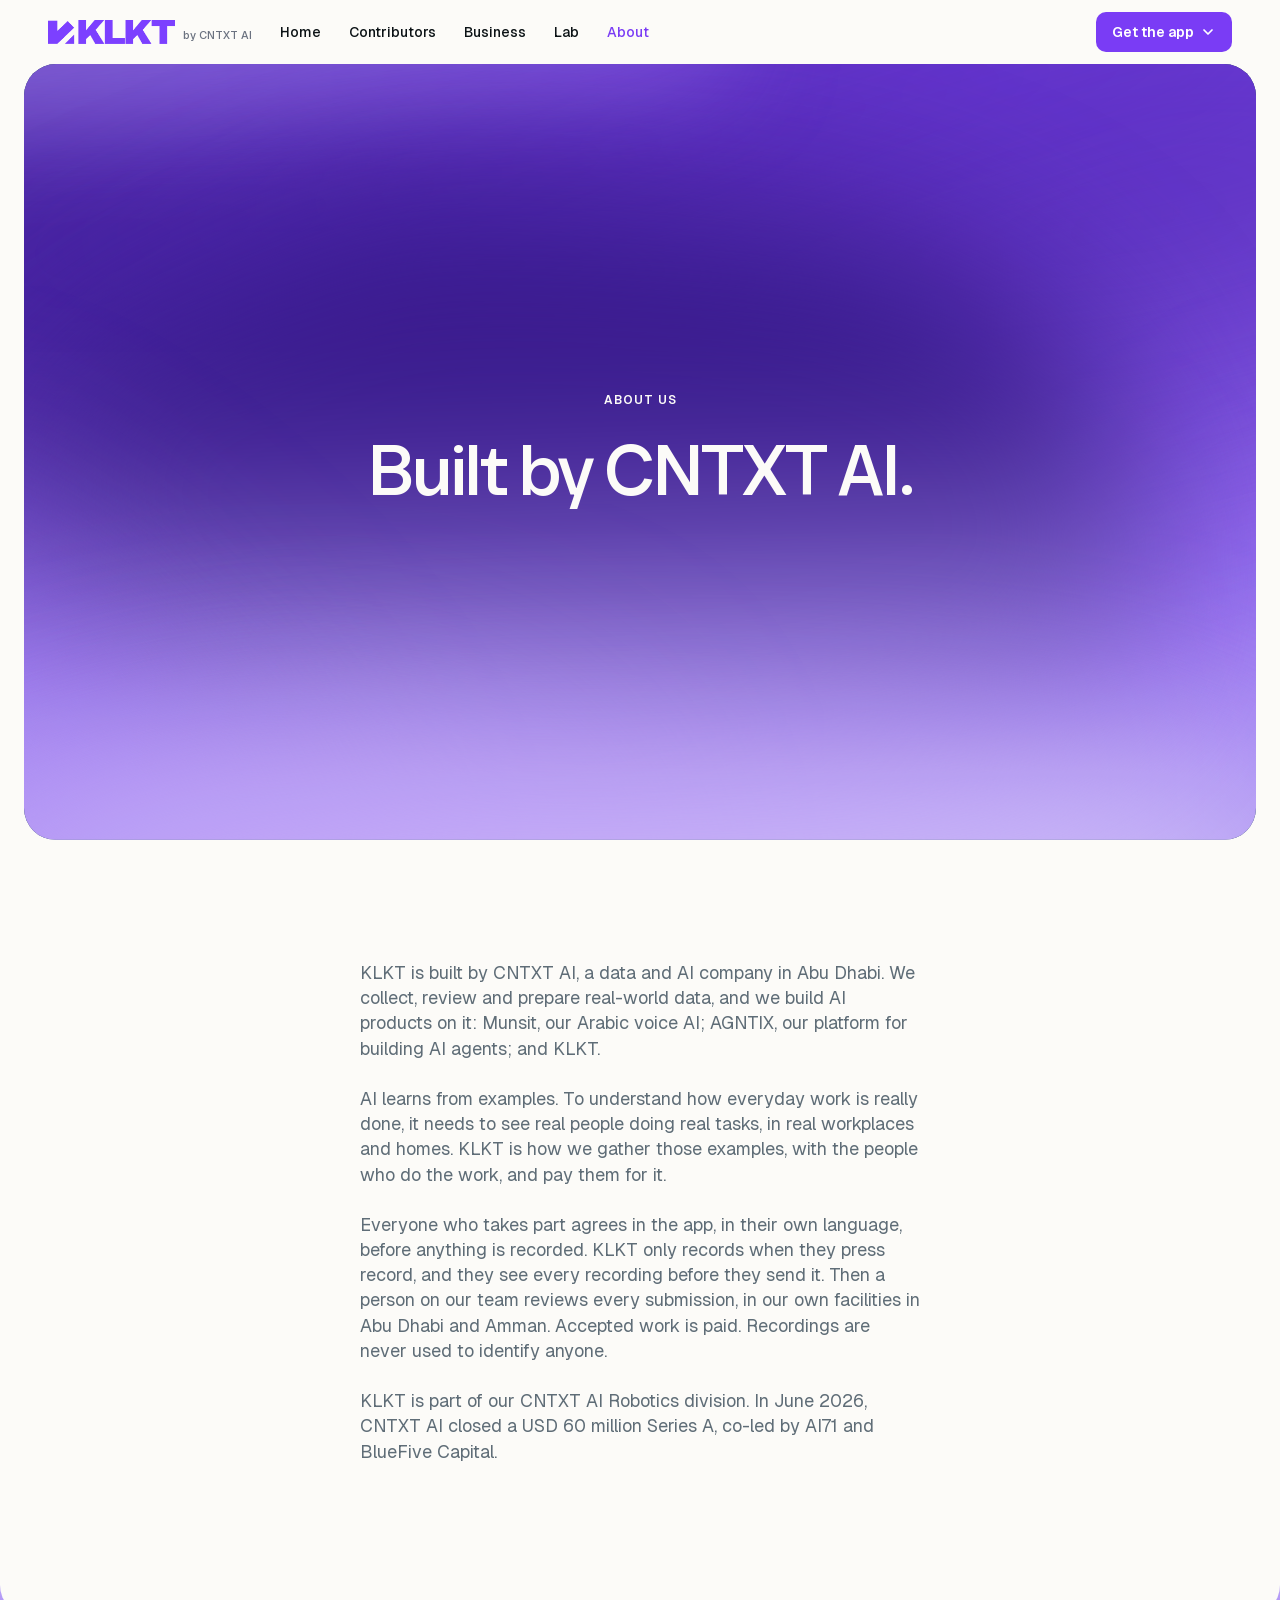
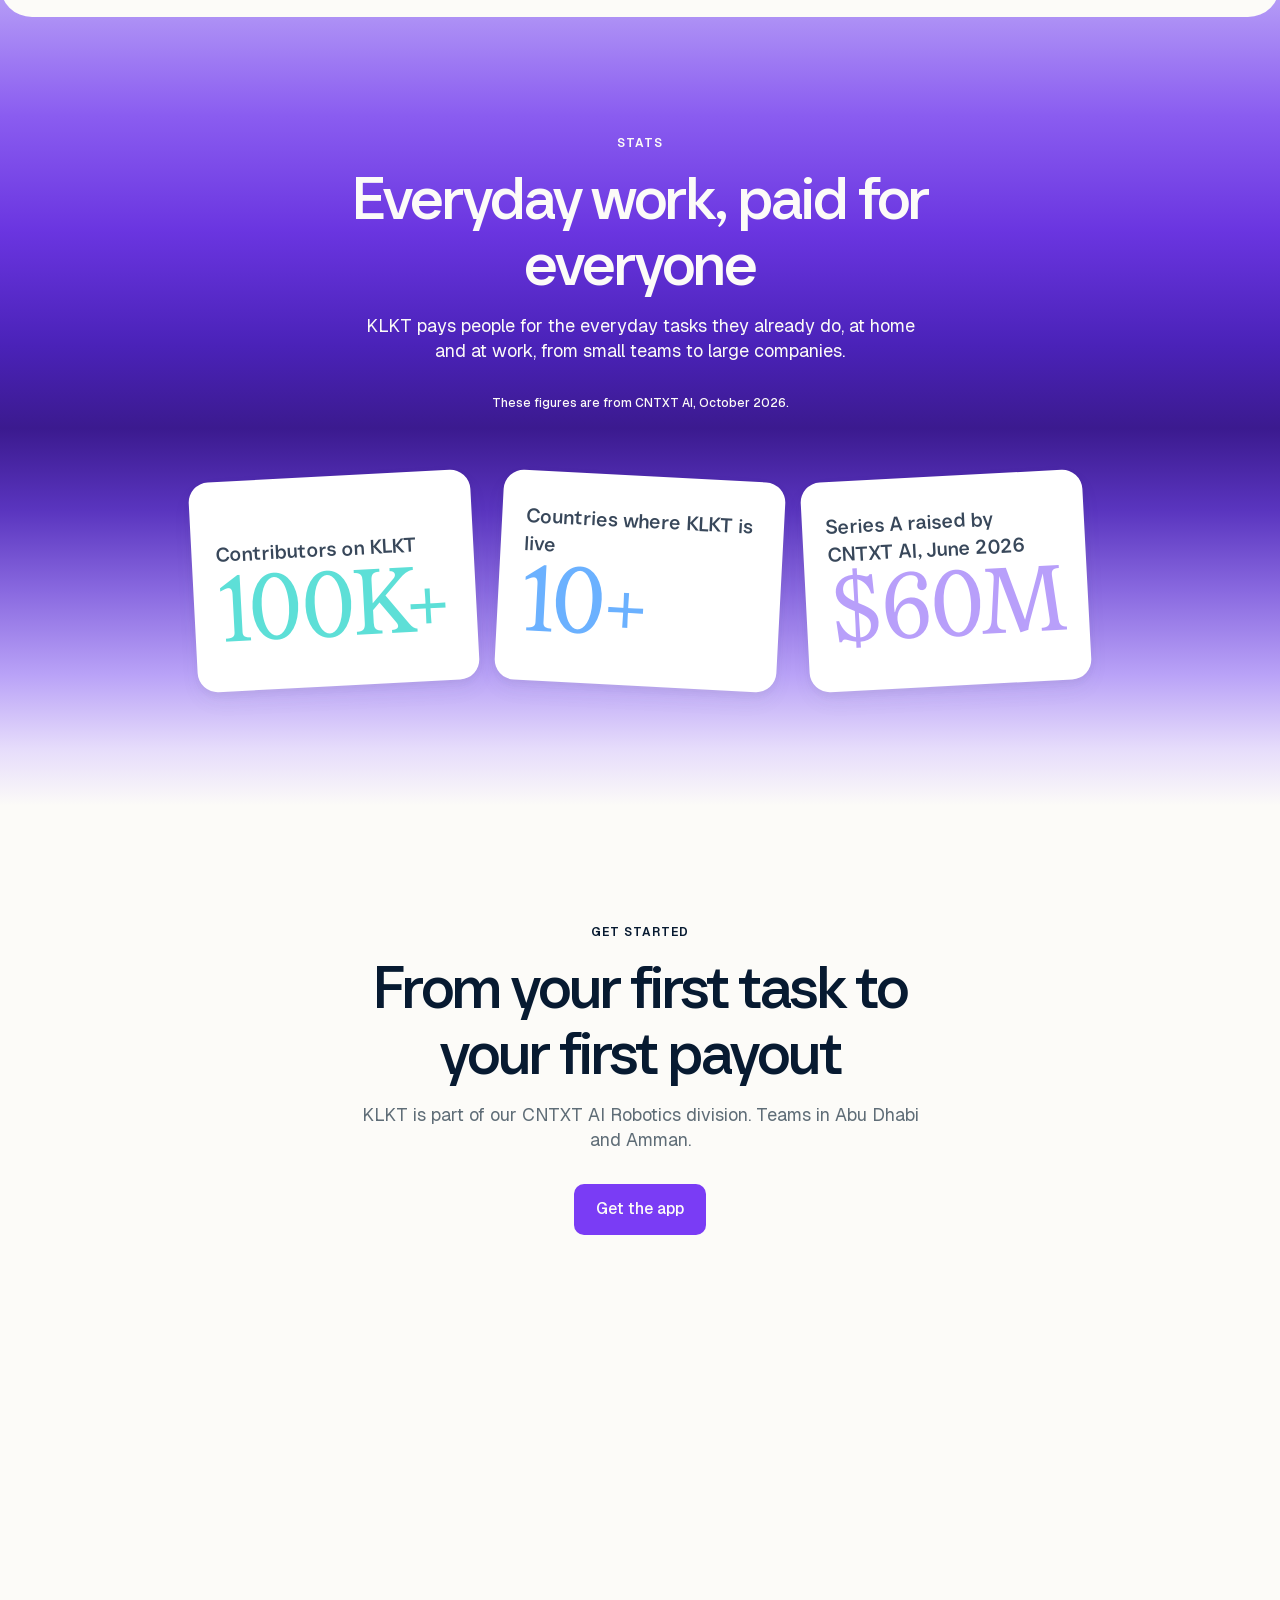
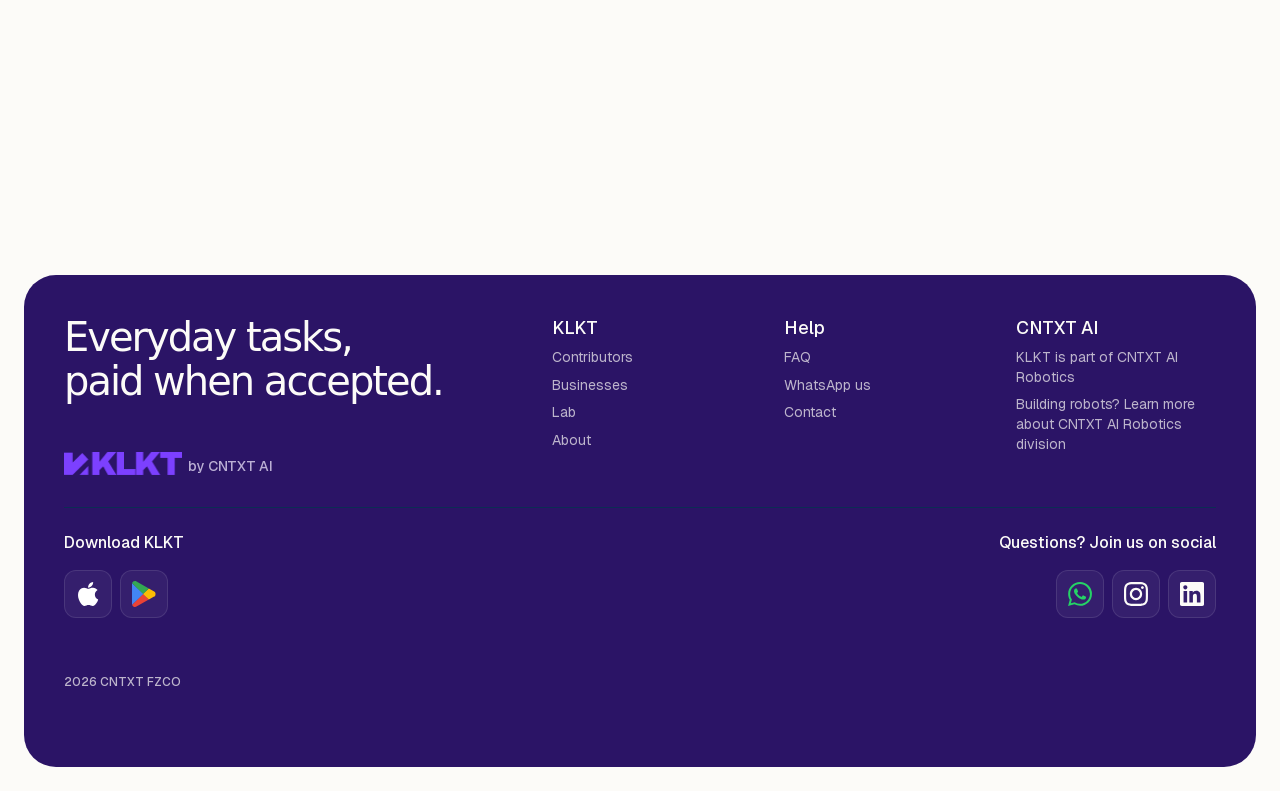
==== about.html @ 57161ffd "KLKT site: purple buttons, dark purple footer, remove Intercom chat, page titles and favicon" ====
<html lang="en" class="gab-dismissed" data-browser-extension-detection-initialized="true" style="--header-height: 64px;"><head>
		<script type="text/javascript" src="https://evs.s.calendly.com/next-integrations/middleware/analytics.js-middleware-braze-deduplicate/latest/analytics.js-middleware-braze-deduplicate.js.gz" async="" status="loaded"></script><script type="text/javascript" src="https://evs.s.calendly.com/next-integrations/actions/braze-cloud-plugins/c3dbe2dde9d1804663f0.js" async="" status="loaded"></script><script type="text/javascript" src="https://evs.s.calendly.com/next-integrations/actions/amplitude-plugins/f12a4347e1080fb88155.js" async="" status="loaded"></script><script type="text/javascript" async="" src="//munchkin.marketo.net/165/munchkin.js"></script><script async="" src="https://snap.licdn.com/li.lms-analytics/insight.old.min.js"></script><script async="" type="text/javascript" id="__radar__" data-settings="{&quot;cdn&quot;:&quot;cdn.claydar.com&quot;,&quot;apiEndpoint&quot;:&quot;https://api.claydar.com&quot;,&quot;profileId&quot;:&quot;cCpNK8AfM9&quot;,&quot;namespace&quot;:&quot;Claydar&quot;}" src="https://cdn.claydar.com/releases/latest/radar.min.js"></script><script src="https://x.clearbitjs.com/v2/pk_65525065faa0a9836c4105caaab84789/tracking.min.js" referrerpolicy="strict-origin-when-cross-origin" async=""></script><script src="https://x.clearbitjs.com/v2/pk_65525065faa0a9836c4105caaab84789/destinations.min.js" referrerpolicy="strict-origin-when-cross-origin" async=""></script><script type="text/javascript" async="" src="https://snap.licdn.com/li.lms-analytics/insight.min.js"></script><script type="text/javascript" async="" src="https://www.googletagmanager.com/gtag/js?id=AW-725106552&amp;cx=c&amp;gtm=4e69u2"></script><script async="" src="https://www.googletagmanager.com/gtm.js?id=GTM-W3RGHP8"></script><script>
			(function (m, a, z, e) {
				var s, t;
				try {
					t = m.sessionStorage.getItem('maze-us');
				} catch (err) {}

				if (!t) {
					t = new Date().getTime();
					try {
						m.sessionStorage.setItem('maze-us', t);
					} catch (err) {}
				}

				s = a.createElement('script');
				s.src = z + '?apiKey=' + e;
				s.crossorigin = 'crossorigin';
				s.async = true;
				a.getElementsByTagName('head')[0].appendChild(s);
				m.mazeUniversalSnippetApiKey = e;
			})(window, document, 'https://snippet.maze.co/maze-universal-loader.js', 'f7d8a032-7fe8-4549-a433-ecbaf290cbaa');
		</script><script src="https://snippet.maze.co/maze-universal-loader.js?apiKey=f7d8a032-7fe8-4549-a433-ecbaf290cbaa" async=""></script>
		<meta charset="utf-8"><link rel="icon" href="data:,"><meta name="viewport" content="width=device-width, initial-scale=1.0"><meta name="description" content="KLKT is built by CNTXT AI, a data and AI company in Abu Dhabi, part of its CNTXT AI Robotics division. Teams in Abu Dhabi and Amman."><meta name="slack-app-id" content="A01L99LFRD1"><title>About KLKT | Built by CNTXT AI in Abu Dhabi</title><meta name="robots" content="index, follow"><link rel="canonical" href="https://calendly.com/about"><link rel="alternate" hreflang="x-default" href="https://calendly.com/about"><link rel="alternate" hreflang="en" href="https://calendly.com/about"><link rel="alternate" hreflang="fr" href="https://calendly.com/fr/about"><link rel="alternate" hreflang="es" href="https://calendly.com/es/about"><link rel="alternate" hreflang="de" href="https://calendly.com/de/about"><link rel="alternate" hreflang="pt" href="https://calendly.com/pt/about"><meta property="og:title" content="About KLKT | Built by CNTXT AI in Abu Dhabi"><meta property="og:description" content="KLKT is built by CNTXT AI, a data and AI company in Abu Dhabi, part of its CNTXT AI Robotics division. Teams in Abu Dhabi and Amman."><meta property="og:url" content="https://calendly.com/about"><meta property="og:site_name" content="KLKT by CNTXT AI"><meta property="og:image" content="https://calendly.com/media/OgImage-v2.png"><meta property="og:type" content="website"><meta name="twitter:card" content="summary_large_image"><meta name="twitter:title" content="About KLKT | Built by CNTXT AI in Abu Dhabi"><meta name="twitter:description" content="KLKT is built by CNTXT AI, a data and AI company in Abu Dhabi, part of its CNTXT AI Robotics division. Teams in Abu Dhabi and Amman."><meta name="twitter:image" content="https://calendly.com/media/OgImage-v2.png"><script type="application/ld+json">{"@context":"https://schema.org","@graph":[{"@type":"Organization","@id":"https://calendly.com#organization","name":"Calendly","url":"https://calendly.com","logo":{"@type":"ImageObject","@id":"https://calendly.com#logo","url":"https://calendly.com/media/logo.svg","contentUrl":"https://calendly.com/media/logo.svg"},"sameAs":["https://x.com/calendly","https://www.facebook.com/Calendly","https://www.instagram.com/calendly","https://www.youtube.com/c/Calendly","https://www.linkedin.com/company/calendly/life/lifeatcalendly"]},{"@type":"WebSite","@id":"https://calendly.com#website","url":"https://calendly.com","name":"Calendly","publisher":{"@id":"https://calendly.com#organization"}}]}</script><script>(function(){const sidecarClientKey = "client-P1rPx0qCePYh8uvPAHpIxoJ3PTiKIbrto2nhpxbj4hC";
const sidecarEnvironment = "production";
const sidecarEnabled = false;
const sidecarScriptUrl = "";

(function () {
	const sidecarScriptId = 'statsig-sidecar-script';
	const stableIdStorageKey = 'STATSIG_LOCAL_STORAGE_STABLE_ID';
	const targetingGroup = 'C0004';
	const fallbackTimeoutMs = 3000;

	function getCookie(name) {
		const prefix = name + '=';
		const cookie = document.cookie.split('; ').find(function (value) {
			return value.indexOf(prefix) === 0;
		});

		if (!cookie) return null;

		try {
			return decodeURIComponent(cookie.slice(prefix.length));
		} catch {
			return null;
		}
	}

	function getOptanonGroups() {
		const value = getCookie('OptanonConsent');
		if (!value) return null;

		const groupsParam = value.split('&').find(function (part) {
			return part.indexOf('groups=') === 0;
		});
		if (!groupsParam) return null;

		return groupsParam.slice('groups='.length).split(',').filter(function (group) {
			return group.slice(-2) === ':1';
		}).map(function (group) {
			return group.split(':')[0];
		});
	}

	function getActiveGroups() {
		// Match the shared OneTrust helper: an initialized empty runtime
		// value must override a stale OptanonConsent cookie.
		if (typeof window.OnetrustActiveGroups === 'string') {
			return window.OnetrustActiveGroups.split(',').filter(Boolean);
		}

		const cookieGroups = getOptanonGroups();

		return cookieGroups || [];
	}

	function targetingConsentGranted() {
		return getActiveGroups().indexOf(targetingGroup) !== -1;
	}

	function syncConsentMarker() {
		window.__calendlyStatsigTargetingConsentGranted = targetingConsentGranted();
	}

	function getStorageValue(key) {
		try {
			return localStorage.getItem(key);
		} catch {
			return null;
		}
	}

	function setStorageValue(key, value) {
		try {
			localStorage.setItem(key, value);
		} catch {
			// Storage can be unavailable in privacy-restricted browsers.
		}
	}

	function getAnonymousId() {
		let anonymousId = getCookie('cal_anonymous_id');
		if (anonymousId) return anonymousId;
		if (!window.crypto || !window.crypto.randomUUID) return '';

		anonymousId = window.crypto.randomUUID();
		const expires = new Date();
		expires.setFullYear(expires.getFullYear() + 1);
		document.cookie = 'cal_anonymous_id=' + encodeURIComponent(anonymousId)
						+ '; expires=' + expires.toUTCString() + '; path=/; SameSite=Lax';

		return anonymousId;
	}

	function getStableId() {
		const existingId = getStorageValue(stableIdStorageKey);
		if (existingId) return existingId;
		if (!window.crypto || !window.crypto.randomUUID) return '';

		const stableId = window.crypto.randomUUID();
		setStorageValue(stableIdStorageKey, stableId);

		return stableId;
	}

	function buildUser() {
		const hasTargetingConsent = targetingConsentGranted();
		const existingAnonymousId = getCookie('cal_anonymous_id');
		const anonymousId = hasTargetingConsent ? getAnonymousId() : existingAnonymousId;
		const stableId = hasTargetingConsent ? getStableId() : '';
		const userId = getStorageValue('ajs_user_id') || anonymousId || undefined;
		const userData = getStorageValue('userData');
		let email;

		try {
			email = userData ? JSON.parse(userData).email : undefined;
		} catch {
			email = undefined;
		}

		return {
			userID: userId,
			customIDs: {
				...(anonymousId && { cal_anonymous_id: anonymousId }),
				...(stableId && { stableID: stableId }),
			},
			email: email,
			locale: (document.documentElement.lang || 'en-US').replace('-US', ''),
			custom: {
				loggedIn: getStorageValue('CALENDLY_AUTHENTICATED_USER_STATUS') === 'true',
				screenWidth: window.innerWidth,
			},
		};
	}

	window.__calendlyStatsigGetUser = function () {
		const user = buildUser();
		window.statsigUser = user;

		return user;
	};

	function getScriptUrl() {
		if (!sidecarEnabled || !sidecarScriptUrl) return null;

		const url = new URL(sidecarScriptUrl, window.location.origin);
		if (!url.searchParams.has('apikey')) url.searchParams.set('apikey', sidecarClientKey);

		return url.toString();
	}

	function runtimeOptions() {
		return {
			loggingEnabled: 'browser-only',
			disableStorage: false,
			networkConfig: {
				api: 'https://ss.calendly.com',
				logEventUrl: 'https://ss.calendly.com/prod-health',
				initializeUrl: 'https://ss.calendly.com/prod-sync',
			},
			environment: sidecarEnvironment ? { tier: sidecarEnvironment } : undefined,
		};
	}

	function clearVisualFallback() {
		document.documentElement.removeAttribute('data-statsig-sidecar-pending');
	}

	function startVisualFallback() {
		document.documentElement.setAttribute('data-statsig-sidecar-pending', 'true');
		window.setTimeout(function () {
			if (!window.__calendlyStatsigSidecarLoaded) clearVisualFallback();
		}, fallbackTimeoutMs);
	}

	function handleSidecarLoad() {
		if (window.__calendlyStatsigSidecarRevoked || !targetingConsentGranted()) {
			const script = document.getElementById(sidecarScriptId);
			if (script) script.remove();
			window.__calendlyStatsigSidecarLoading = false;
			clearVisualFallback();

			return;
		}

		window.__calendlyStatsigSidecarLoaded = true;
		window.__calendlyStatsigSidecarLoading = false;
		clearVisualFallback();
	}

	function handleSidecarError() {
		window.__calendlyStatsigSidecarLoading = false;
		window.__calendlyStatsigSidecarLoaded = false;
		clearVisualFallback();
	}

	window.__calendlyStatsigSidecarOnload = handleSidecarLoad;
	window.__calendlyStatsigSidecarOnerror = handleSidecarError;
	syncConsentMarker();
	window.__calendlyStatsigSidecarExposureQueue = window.__calendlyStatsigSidecarExposureQueue || [];
	window.statsigSidecarConfig = {
		onExperimentEvaluation: function (event) {
			const experiment = event && (event.experimentName || event.experiment?.name);
			const group = event && event.groupName;
			if (!experiment || !group) return;

			const exposure = {
				experiment: experiment,
				group: group
			};
			window.__calendlyStatsigSidecarExposureQueue.push(exposure);
			window.dispatchEvent(new CustomEvent('calendly:statsig-sidecar-exposure', { detail: exposure }));
		},
	};

	function loadSidecar(synchronous) {
		if (!sidecarEnabled || !targetingConsentGranted()) return;
		if (window.__calendlyStatsigSidecarLoaded || window.__calendlyStatsigSidecarLoading) return;
		if (document.getElementById(sidecarScriptId)) return;

		window.__calendlyStatsigSidecarRevoked = false;
		const user = window.__calendlyStatsigGetUser();
		const source = getScriptUrl();
		if (!user || !source) return;

		window.statsigOptions = runtimeOptions();
		window.__calendlyStatsigSidecarLoading = true;
		if (!synchronous) startVisualFallback();

		if (synchronous && document.readyState === 'loading') {
			const escapedSource = source.replace(/&/g, '&amp;').replace(/"/g, '&quot;');
			document.write(
				'<script id="' + sidecarScriptId + '" src="' + escapedSource
							+ '" onload="window.__calendlyStatsigSidecarOnload()"'
							+ ' onerror="window.__calendlyStatsigSidecarOnerror()"><\\/script>',
			);

			return;
		}

		const script = document.createElement('script');
		script.id = sidecarScriptId;
		script.src = source;
		script.async = false;
		script.onload = handleSidecarLoad;
		script.onerror = handleSidecarError;
		document.head.appendChild(script);
	}

	function revokeSidecar() {
		window.__calendlyStatsigSidecarRevoked = true;
		const script = document.getElementById(sidecarScriptId);
		const hadPendingRuntime = Boolean(script || window.__calendlyStatsigSidecarLoading);
		if (script && !window.__calendlyStatsigSidecarLoaded) script.remove();
		window.__calendlyStatsigSidecarLoading = false;
		clearVisualFallback();

		const instance = window.StatsigSidecar && window.StatsigSidecar.getStatsigInstance
			? window.StatsigSidecar.getStatsigInstance()
			: window.__STATSIG__ && window.__STATSIG__.instance
				? window.__STATSIG__.instance()
				: null;

		if (instance && instance.updateRuntimeOptions) {
			instance.updateRuntimeOptions({
				loggingEnabled: 'disabled',
				disableStorage: true,
			});
		}

		if ((window.__calendlyStatsigSidecarLoaded || hadPendingRuntime)
						&& !window.__calendlyStatsigSidecarRevocationHandled) {
			window.__calendlyStatsigSidecarRevocationHandled = true;
			window.location.reload();
		}
	}

	loadSidecar(true);
	window.addEventListener('OneTrustGroupsUpdated', function () {
		syncConsentMarker();
		if (targetingConsentGranted()) {
			loadSidecar(false);
		} else {
			revokeSidecar();
		}
	});
	window.addEventListener('calendly:statsig-consent-granted', function (event) {
		const { user } = (event && event.detail) || {};
		if (user) window.statsigUser = user;
		loadSidecar(false);
	});
}());
})();</script><style>
			[data-statsig-experiment-pending] {
				visibility: hidden;
			}
		</style><script type="module" src="/_astro/StatsigSectionExperiments.astro_astro_type_script_index_0_lang.CC1YkrfI.js"></script><script>(function(){const gtmId = "GTM-W3RGHP8";

    (function (w, d, s, l, i) {
    	w[l] = w[l] || [];
    	w[l].push({
    		'gtm.start': new Date().getTime(),
    		'event': 'gtm.js',
    	});
    	const [f] = d.getElementsByTagName(s);
    	const j = d.createElement(s);
    	const dl = l !== 'dataLayer' ? '&l=' + l : '';
    	j.async = true;
    	j.src = 'https://www.googletagmanager.com/gtm.js?id=' + i + dl;
    	f.parentNode.insertBefore(j, f);
    })(window, document, 'script', 'dataLayer', gtmId);
  })();</script><script>
	(function () {
		if (window.MktoForms2 || document.getElementById('marketo-forms2-script')) return;
		const script = document.createElement('script');
		script.src = 'https://pages.calendly.com/js/forms2/js/forms2.min.js';
		script.async = true;
		script.id = 'marketo-forms2-script';
		document.head.appendChild(script);
	})();
 </script><script src="https://pages.calendly.com/js/forms2/js/forms2.min.js" async="" id="marketo-forms2-script"></script><script type="module">var e=`ketch-script`;(()=>{if(typeof window>`u`||document.getElementById(e))return;window.semaphore=window.semaphore??[],window.ketch=function(){window.semaphore?.push(arguments)},new URLSearchParams(window.location.search).get(`privacy-center`)&&window.ketch(`showPreferences`);let t=document.createElement(`script`);t.id=e,t.type=`text/javascript`,t.src=`https://global.ketchcdn.com/web/v3/config/calendly/website_smart_tag/boot.js`,t.defer=!0,t.async=!0,document.head.appendChild(t)})();</script><link rel="stylesheet" href="/_astro/layouts.DsStj0DX.css"><style>[data-blog-post-anchors] :is(h2,h3,h4,h5,h6)[id]{scroll-margin-top:calc(var(--header-height) + var(--blog-nav-height) + 28px)}[data-longform-anchors] section[id]{scroll-margin-top:calc(var(--header-nav-height) + 64px)}@media (width>=1024px){[data-longform-anchors] section[id]{scroll-margin-top:var(--header-nav-height)}}
</style><link rel="stylesheet" href="/_astro/src.CY4XUkqM.css"><link rel="stylesheet" href="/_astro/PdfEmbed.DUl7Si7L.css"><link rel="stylesheet" href="/_astro/src.lnULwviv.css"><script src="https://snippet.maze.co/static/f25074e91eac4b4e07b36f3ce2a088e366ad951d/contextualScaffold.js" async=""></script><script type="application/javascript" async="" src="https://tracking.g2crowd.com/attribution_tracking/conversions/5374.js?p=https://calendly.com/about&amp;e="></script><script type="text/javascript" async="" src="//munchkin.marketo.net/munchkin.js"></script><script id="ketch-script" type="text/javascript" src="https://global.ketchcdn.com/web/v3/config/calendly/website_smart_tag/boot.js" defer="" async=""></script><script type="text/javascript" async="" defer="" src="https://cdn.ketchjs.com/ketchtag/stable/v2.12/ketch-sdk.js"></script><style>#lanyard_root *, #lanyard_root ::before, #lanyard_root ::after {
  --tw-border-spacing-x: 0;
  --tw-border-spacing-y: 0;
  --tw-translate-x: 0;
  --tw-translate-y: 0;
  --tw-rotate: 0;
  --tw-skew-x: 0;
  --tw-skew-y: 0;
  --tw-scale-x: 1;
  --tw-scale-y: 1;
  --tw-pan-x:  ;
  --tw-pan-y:  ;
  --tw-pinch-zoom:  ;
  --tw-scroll-snap-strictness: proximity;
  --tw-gradient-from-position:  ;
  --tw-gradient-via-position:  ;
  --tw-gradient-to-position:  ;
  --tw-ordinal:  ;
  --tw-slashed-zero:  ;
  --tw-numeric-figure:  ;
  --tw-numeric-spacing:  ;
  --tw-numeric-fraction:  ;
  --tw-ring-inset:  ;
  --tw-ring-offset-width: 0px;
  --tw-ring-offset-color: #fff;
  --tw-ring-color: rgb(59 130 246 / 0.5);
  --tw-ring-offset-shadow: 0 0 #0000;
  --tw-ring-shadow: 0 0 #0000;
  --tw-shadow: 0 0 #0000;
  --tw-shadow-colored: 0 0 #0000;
  --tw-blur:  ;
  --tw-brightness:  ;
  --tw-contrast:  ;
  --tw-grayscale:  ;
  --tw-hue-rotate:  ;
  --tw-invert:  ;
  --tw-saturate:  ;
  --tw-sepia:  ;
  --tw-drop-shadow:  ;
  --tw-backdrop-blur:  ;
  --tw-backdrop-brightness:  ;
  --tw-backdrop-contrast:  ;
  --tw-backdrop-grayscale:  ;
  --tw-backdrop-hue-rotate:  ;
  --tw-backdrop-invert:  ;
  --tw-backdrop-opacity:  ;
  --tw-backdrop-saturate:  ;
  --tw-backdrop-sepia:  ;
  --tw-contain-size:  ;
  --tw-contain-layout:  ;
  --tw-contain-paint:  ;
  --tw-contain-style:  ;
}
  #lanyard_root ::backdrop {
  --tw-border-spacing-x: 0;
  --tw-border-spacing-y: 0;
  --tw-translate-x: 0;
  --tw-translate-y: 0;
  --tw-rotate: 0;
  --tw-skew-x: 0;
  --tw-skew-y: 0;
  --tw-scale-x: 1;
  --tw-scale-y: 1;
  --tw-pan-x:  ;
  --tw-pan-y:  ;
  --tw-pinch-zoom:  ;
  --tw-scroll-snap-strictness: proximity;
  --tw-gradient-from-position:  ;
  --tw-gradient-via-position:  ;
  --tw-gradient-to-position:  ;
  --tw-ordinal:  ;
  --tw-slashed-zero:  ;
  --tw-numeric-figure:  ;
  --tw-numeric-spacing:  ;
  --tw-numeric-fraction:  ;
  --tw-ring-inset:  ;
  --tw-ring-offset-width: 0px;
  --tw-ring-offset-color: #fff;
  --tw-ring-color: rgb(59 130 246 / 0.5);
  --tw-ring-offset-shadow: 0 0 #0000;
  --tw-ring-shadow: 0 0 #0000;
  --tw-shadow: 0 0 #0000;
  --tw-shadow-colored: 0 0 #0000;
  --tw-blur:  ;
  --tw-brightness:  ;
  --tw-contrast:  ;
  --tw-grayscale:  ;
  --tw-hue-rotate:  ;
  --tw-invert:  ;
  --tw-saturate:  ;
  --tw-sepia:  ;
  --tw-drop-shadow:  ;
  --tw-backdrop-blur:  ;
  --tw-backdrop-brightness:  ;
  --tw-backdrop-contrast:  ;
  --tw-backdrop-grayscale:  ;
  --tw-backdrop-hue-rotate:  ;
  --tw-backdrop-invert:  ;
  --tw-backdrop-opacity:  ;
  --tw-backdrop-saturate:  ;
  --tw-backdrop-sepia:  ;
  --tw-contain-size:  ;
  --tw-contain-layout:  ;
  --tw-contain-paint:  ;
  --tw-contain-style:  ;
}
#lanyard_root * .ketch-sr-only {
  position: absolute;
  width: 1px;
  height: 1px;
  padding: 0;
  margin: -1px;
  overflow: hidden;
  clip: rect(0, 0, 0, 0);
  white-space: nowrap;
  border-width: 0;
}
#lanyard_root * .ketch-pointer-events-none {
  pointer-events: none;
}
#lanyard_root * .ketch-pointer-events-auto {
  pointer-events: auto;
}
#lanyard_root * .ketch-fixed {
  position: fixed;
}
#lanyard_root * .ketch-absolute {
  position: absolute;
}
#lanyard_root * .ketch-relative {
  position: relative;
}
#lanyard_root * .ketch-sticky {
  position: sticky;
}
#lanyard_root * .ketch-inset-0 {
  inset: 0;
}
#lanyard_root * .ketch-inset-y-0 {
  top: 0;
  bottom: 0;
}
#lanyard_root * .\!ketch-left-0 {
  left: 0 !important;
}
#lanyard_root * .\!ketch-right-0 {
  right: 0 !important;
}
#lanyard_root * .ketch-bottom-0 {
  bottom: 0;
}
#lanyard_root * .ketch-bottom-1 {
  bottom: 4px;
}
#lanyard_root * .ketch-bottom-2\/4 {
  bottom: 50%;
}
#lanyard_root * .ketch-bottom-\[50\%\] {
  bottom: 50%;
}
#lanyard_root * .ketch-bottom-auto {
  bottom: auto;
}
#lanyard_root * .ketch-end-\[2px\] {
  inset-inline-end: 2px;
}
#lanyard_root * .ketch-left-0 {
  left: 0;
}
#lanyard_root * .ketch-left-1 {
  left: 4px;
}
#lanyard_root * .ketch-left-auto {
  left: auto;
}
#lanyard_root * .ketch-right-0 {
  right: 0;
}
#lanyard_root * .ketch-right-1 {
  right: 4px;
}
#lanyard_root * .ketch-start-\[2px\] {
  inset-inline-start: 2px;
}
#lanyard_root * .ketch-top-0 {
  top: 0;
}
#lanyard_root * .ketch-top-1 {
  top: 4px;
}
#lanyard_root * .ketch-top-\[2px\] {
  top: 2px;
}
#lanyard_root * .ketch-top-\[4px\] {
  top: 4px;
}
#lanyard_root * .-ketch-z-10 {
  z-index: -10;
}
#lanyard_root * .ketch-z-0 {
  z-index: 0;
}
#lanyard_root * .ketch-z-10 {
  z-index: 10;
}
#lanyard_root * .ketch-z-\[1\] {
  z-index: 1;
}
#lanyard_root * .ketch-z-ketch-max-z-index {
  z-index: 2147483647;
}
#lanyard_root * .ketch-col-span-1 {
  grid-column: span 1 / span 1;
}
#lanyard_root * .ketch-col-span-12 {
  grid-column: span 12 / span 12;
}
#lanyard_root * .ketch-col-span-2 {
  grid-column: span 2 / span 2;
}
#lanyard_root * .ketch-row-span-1 {
  grid-row: span 1 / span 1;
}
#lanyard_root * .\!ketch-m-0 {
  margin: 0 !important;
}
#lanyard_root * .ketch-m-0 {
  margin: 0;
}
#lanyard_root * .ketch-mx-16 {
  margin-left: 64px;
  margin-right: 64px;
}
#lanyard_root * .ketch-mx-auto {
  margin-left: auto;
  margin-right: auto;
}
#lanyard_root * .ketch-my-0 {
  margin-top: 0;
  margin-bottom: 0;
}
#lanyard_root * .ketch-my-2 {
  margin-top: 8px;
  margin-bottom: 8px;
}
#lanyard_root * .ketch-my-4 {
  margin-top: 16px;
  margin-bottom: 16px;
}
#lanyard_root * .ketch-mb-1 {
  margin-bottom: 4px;
}
#lanyard_root * .ketch-mb-2 {
  margin-bottom: 8px;
}
#lanyard_root * .ketch-mb-3 {
  margin-bottom: 12px;
}
#lanyard_root * .ketch-mb-4 {
  margin-bottom: 16px;
}
#lanyard_root * .ketch-mb-6 {
  margin-bottom: 24px;
}
#lanyard_root * .ketch-mb-8 {
  margin-bottom: 32px;
}
#lanyard_root * .ketch-ml-0 {
  margin-left: 0;
}
#lanyard_root * .ketch-ml-1 {
  margin-left: 4px;
}
#lanyard_root * .ketch-ml-2\.5 {
  margin-left: 10px;
}
#lanyard_root * .ketch-ml-4 {
  margin-left: 16px;
}
#lanyard_root * .ketch-ml-\[18px\] {
  margin-left: 18px;
}
#lanyard_root * .ketch-ml-\[24px\] {
  margin-left: 24px;
}
#lanyard_root * .ketch-ml-auto {
  margin-left: auto;
}
#lanyard_root * .ketch-mr-4 {
  margin-right: 16px;
}
#lanyard_root * .ketch-mr-auto {
  margin-right: auto;
}
#lanyard_root * .ketch-mt-1 {
  margin-top: 4px;
}
#lanyard_root * .ketch-mt-4 {
  margin-top: 16px;
}
#lanyard_root * .ketch-mt-8 {
  margin-top: 32px;
}
#lanyard_root * .ketch-box-border {
  box-sizing: border-box;
}
#lanyard_root * .\!ketch-block {
  display: block !important;
}
#lanyard_root * .ketch-block {
  display: block;
}
#lanyard_root * .ketch-inline-block {
  display: inline-block;
}
#lanyard_root * .ketch-inline {
  display: inline;
}
#lanyard_root * .\!ketch-flex {
  display: flex !important;
}
#lanyard_root * .ketch-flex {
  display: flex;
}
#lanyard_root * .ketch-inline-flex {
  display: inline-flex;
}
#lanyard_root * .ketch-grid {
  display: grid;
}
#lanyard_root * .ketch-hidden {
  display: none;
}
#lanyard_root * .ketch-aspect-\[1024\/480\] {
  aspect-ratio: 1024/480;
}
#lanyard_root * .\!ketch-h-4 {
  height: 16px !important;
}
#lanyard_root * .ketch-h-0 {
  height: 0;
}
#lanyard_root * .ketch-h-10 {
  height: 40px;
}
#lanyard_root * .ketch-h-11 {
  height: 44px;
}
#lanyard_root * .ketch-h-12 {
  height: 48px;
}
#lanyard_root * .ketch-h-16 {
  height: 64px;
}
#lanyard_root * .ketch-h-24 {
  height: 96px;
}
#lanyard_root * .ketch-h-4 {
  height: 16px;
}
#lanyard_root * .ketch-h-5 {
  height: 20px;
}
#lanyard_root * .ketch-h-6 {
  height: 24px;
}
#lanyard_root * .ketch-h-9 {
  height: 36px;
}
#lanyard_root * .ketch-h-\[17px\] {
  height: 17px;
}
#lanyard_root * .ketch-h-\[20px\] {
  height: 20px;
}
#lanyard_root * .ketch-h-\[22px\] {
  height: 22px;
}
#lanyard_root * .ketch-h-\[30px\] {
  height: 30px;
}
#lanyard_root * .ketch-h-\[50\%\] {
  height: 50%;
}
#lanyard_root * .ketch-h-auto {
  height: auto;
}
#lanyard_root * .ketch-h-dvh {
  height: 100dvh;
}
#lanyard_root * .ketch-h-full {
  height: 100%;
}
#lanyard_root * .ketch-h-px {
  height: 1px;
}
#lanyard_root * .ketch-max-h-10 {
  max-height: 40px;
}
#lanyard_root * .ketch-max-h-44 {
  max-height: 176px;
}
#lanyard_root * .ketch-max-h-6 {
  max-height: 24px;
}
#lanyard_root * .ketch-max-h-60 {
  max-height: 240px;
}
#lanyard_root * .ketch-max-h-9 {
  max-height: 36px;
}
#lanyard_root * .ketch-max-h-\[30px\] {
  max-height: 30px;
}
#lanyard_root * .ketch-max-h-\[48px\] {
  max-height: 48px;
}
#lanyard_root * .ketch-max-h-\[64px\] {
  max-height: 64px;
}
#lanyard_root * .ketch-max-h-\[69px\] {
  max-height: 69px;
}
#lanyard_root * .ketch-max-h-\[75\%\] {
  max-height: 75%;
}
#lanyard_root * .ketch-max-h-\[90\%\] {
  max-height: 90%;
}
#lanyard_root * .ketch-max-h-dvh {
  max-height: 100dvh;
}
#lanyard_root * .ketch-max-h-full {
  max-height: 100%;
}
#lanyard_root * .ketch-min-h-0 {
  min-height: 0;
}
#lanyard_root * .ketch-min-h-10 {
  min-height: 40px;
}
#lanyard_root * .ketch-min-h-11 {
  min-height: 44px;
}
#lanyard_root * .ketch-min-h-12 {
  min-height: 48px;
}
#lanyard_root * .ketch-min-h-7 {
  min-height: 28px;
}
#lanyard_root * .ketch-min-h-8 {
  min-height: 32px;
}
#lanyard_root * .ketch-min-h-\[125px\] {
  min-height: 125px;
}
#lanyard_root * .ketch-min-h-\[57px\] {
  min-height: 57px;
}
#lanyard_root * .ketch-min-h-\[75px\] {
  min-height: 75px;
}
#lanyard_root * .ketch-min-h-full {
  min-height: 100%;
}
#lanyard_root * .ketch-min-h-lvh {
  min-height: 100lvh;
}
#lanyard_root * .\!ketch-w-4 {
  width: 16px !important;
}
#lanyard_root * .\!ketch-w-full {
  width: 100% !important;
}
#lanyard_root * .ketch-w-10 {
  width: 40px;
}
#lanyard_root * .ketch-w-11 {
  width: 44px;
}
#lanyard_root * .ketch-w-16 {
  width: 64px;
}
#lanyard_root * .ketch-w-24 {
  width: 96px;
}
#lanyard_root * .ketch-w-4 {
  width: 16px;
}
#lanyard_root * .ketch-w-48 {
  width: 192px;
}
#lanyard_root * .ketch-w-5 {
  width: 20px;
}
#lanyard_root * .ketch-w-6 {
  width: 24px;
}
#lanyard_root * .ketch-w-9 {
  width: 36px;
}
#lanyard_root * .ketch-w-\[115px\] {
  width: 115px;
}
#lanyard_root * .ketch-w-\[134px\] {
  width: 134px;
}
#lanyard_root * .ketch-w-\[224px\] {
  width: 224px;
}
#lanyard_root * .ketch-w-\[30px\] {
  width: 30px;
}
#lanyard_root * .ketch-w-\[328px\] {
  width: 328px;
}
#lanyard_root * .ketch-w-\[calc\(100\%-8px\)\] {
  width: calc(100% - 8px);
}
#lanyard_root * .ketch-w-auto {
  width: auto;
}
#lanyard_root * .ketch-w-fit {
  width: -moz-fit-content;
  width: fit-content;
}
#lanyard_root * .ketch-w-full {
  width: 100%;
}
#lanyard_root * .ketch-w-px {
  width: 1px;
}
#lanyard_root * .ketch-min-w-0 {
  min-width: 0;
}
#lanyard_root * .ketch-min-w-10 {
  min-width: 40px;
}
#lanyard_root * .ketch-min-w-5 {
  min-width: 20px;
}
#lanyard_root * .ketch-min-w-\[484px\] {
  min-width: 484px;
}
#lanyard_root * .ketch-min-w-full {
  min-width: 100%;
}
#lanyard_root * .ketch-max-w-5xl {
  max-width: 64rem;
}
#lanyard_root * .ketch-max-w-6 {
  max-width: 24px;
}
#lanyard_root * .ketch-max-w-9 {
  max-width: 36px;
}
#lanyard_root * .ketch-max-w-\[140px\] {
  max-width: 140px;
}
#lanyard_root * .ketch-max-w-\[200px\] {
  max-width: 200px;
}
#lanyard_root * .ketch-max-w-\[268px\] {
  max-width: 268px;
}
#lanyard_root * .ketch-max-w-\[30px\] {
  max-width: 30px;
}
#lanyard_root * .ketch-max-w-\[400px\] {
  max-width: 400px;
}
#lanyard_root * .ketch-max-w-\[560px\] {
  max-width: 560px;
}
#lanyard_root * .ketch-max-w-full {
  max-width: 100%;
}
#lanyard_root * .ketch-max-w-md {
  max-width: 28rem;
}
#lanyard_root * .ketch-max-w-none {
  max-width: none;
}
#lanyard_root * .ketch-flex-1 {
  flex: 1 1 0%;
}
#lanyard_root * .ketch-flex-shrink-0 {
  flex-shrink: 0;
}
#lanyard_root * .ketch-shrink {
  flex-shrink: 1;
}
#lanyard_root * .ketch-shrink-0 {
  flex-shrink: 0;
}
#lanyard_root * .ketch-flex-grow {
  flex-grow: 1;
}
#lanyard_root * .ketch-flex-grow-0 {
  flex-grow: 0;
}
#lanyard_root * .ketch-grow {
  flex-grow: 1;
}
#lanyard_root * .ketch-grow-0 {
  flex-grow: 0;
}
#lanyard_root * .ketch-border-collapse {
  border-collapse: collapse;
}
#lanyard_root * .ketch-translate-y-2\/4 {
  --tw-translate-y: 50%;
  transform: translate(var(--tw-translate-x), var(--tw-translate-y)) rotate(var(--tw-rotate)) skewX(var(--tw-skew-x)) skewY(var(--tw-skew-y)) scaleX(var(--tw-scale-x)) scaleY(var(--tw-scale-y));
}
#lanyard_root * .ketch-translate-y-\[50\%\] {
  --tw-translate-y: 50%;
  transform: translate(var(--tw-translate-x), var(--tw-translate-y)) rotate(var(--tw-rotate)) skewX(var(--tw-skew-x)) skewY(var(--tw-skew-y)) scaleX(var(--tw-scale-x)) scaleY(var(--tw-scale-y));
}
@keyframes ketch-backdropFadeOut {
  0% {
    opacity: 1;
  }
  100% {
    opacity: 0;
  }
}
#lanyard_root * .ketch-animate-backdropFadeOut {
  animation: ketch-backdropFadeOut 0.4s forwards;
}
@keyframes ketch-bannerAnimateCenter {
  from {
    opacity: 0;
  }
  to {
    opacity: 1;
  }
}
#lanyard_root * .ketch-animate-bannerAnimateCenter {
  animation: ketch-bannerAnimateCenter 0.4s forwards;
}
@keyframes ketch-bannerAnimateTop {
  from {
    transform: translateY(-900px);
  }
  to {
    transform: translateY(0);
  }
}
#lanyard_root * .ketch-animate-bannerAnimateTop {
  animation: ketch-bannerAnimateTop 0.4s forwards;
}
@keyframes ketch-bannerDesktopAnimate {
  from {
    transform: translateY(900px);
  }
  to {
    transform: translateY(0);
  }
}
#lanyard_root * .ketch-animate-bannerDesktopAnimate {
  animation: ketch-bannerDesktopAnimate 0.4s forwards;
}
@keyframes ketch-bannerDismissBottom {
  from {
    transform: translateY(0);
  }
  to {
    transform: translateY(900px);
  }
}
#lanyard_root * .ketch-animate-bannerDismissBottom {
  animation: ketch-bannerDismissBottom 0.4s forwards;
}
@keyframes ketch-bannerDismissCenter {
  from {
    opacity: 1;
  }
  to {
    opacity: 0;
  }
}
#lanyard_root * .ketch-animate-bannerDismissCenter {
  animation: ketch-bannerDismissCenter 0.4s forwards;
}
@keyframes ketch-bannerMobileBottomAnimate {
  from {
    transform: translateY(900px);
  }
  to {
    transform: translateY(0);
  }
}
#lanyard_root * .ketch-animate-bannerMobileBottomAnimate {
  animation: ketch-bannerMobileBottomAnimate 0.4s forwards;
}
@keyframes ketch-bannerMobileDismissBottom {
  from {
    transform: translateY(0);
  }
  to {
    transform: translateY(900px);
  }
}
#lanyard_root * .ketch-animate-bannerMobileDismissBottom {
  animation: ketch-bannerMobileDismissBottom 0.4s forwards;
}
@keyframes ketch-fadeIn {
  0% {
    opacity: 0;
  }
  100% {
    opacity: 1;
  }
}
#lanyard_root * .ketch-animate-fadeIn {
  animation: ketch-fadeIn 0.5s ease-in-out;
}
@keyframes ketch-modalAnimatedLeft {
  from {
    left: -900px;
  }
  to {
    left: 4px;
  }
}
#lanyard_root * .ketch-animate-modalAnimatedLeft {
  animation: ketch-modalAnimatedLeft 0.4s forwards;
}
@keyframes ketch-modalAnimatedRight {
  from {
    right: -900px;
  }
  to {
    right: 4px;
  }
}
#lanyard_root * .ketch-animate-modalAnimatedRight {
  animation: ketch-modalAnimatedRight 0.4s forwards;
}
#lanyard_root * .ketch-animate-none {
  animation: none;
}
@keyframes ketch-pulseOpacity {
  0%, 100% {
    opacity: 0.3;
  }
  50% {
    opacity: 1;
  }
}
#lanyard_root * .ketch-animate-pulseOpacity {
  animation: ketch-pulseOpacity 2s ease-in-out infinite;
}
#lanyard_root * .ketch-cursor-default {
  cursor: default;
}
#lanyard_root * .ketch-cursor-pointer {
  cursor: pointer;
}
#lanyard_root * .ketch-resize-none {
  resize: none;
}
#lanyard_root * .ketch-list-disc {
  list-style-type: disc;
}
#lanyard_root * .ketch-list-none {
  list-style-type: none;
}
#lanyard_root * .ketch-appearance-none {
  -webkit-appearance: none;
     -moz-appearance: none;
          appearance: none;
}
#lanyard_root * .ketch-auto-rows-min {
  grid-auto-rows: min-content;
}
#lanyard_root * .ketch-grid-cols-1 {
  grid-template-columns: repeat(1, minmax(0, 1fr));
}
#lanyard_root * .ketch-grid-cols-12 {
  grid-template-columns: repeat(12, minmax(0, 1fr));
}
#lanyard_root * .ketch-grid-cols-2 {
  grid-template-columns: repeat(2, minmax(0, 1fr));
}
#lanyard_root * .ketch-grid-rows-1 {
  grid-template-rows: repeat(1, minmax(0, 1fr));
}
#lanyard_root * .ketch-grid-rows-\[auto_auto_1fr\] {
  grid-template-rows: auto auto 1fr;
}
#lanyard_root * .ketch-flex-row {
  flex-direction: row;
}
#lanyard_root * .ketch-flex-col {
  flex-direction: column;
}
#lanyard_root * .ketch-flex-col-reverse {
  flex-direction: column-reverse;
}
#lanyard_root * .ketch-flex-wrap {
  flex-wrap: wrap;
}
#lanyard_root * .ketch-items-start {
  align-items: flex-start;
}
#lanyard_root * .ketch-items-end {
  align-items: flex-end;
}
#lanyard_root * .\!ketch-items-center {
  align-items: center !important;
}
#lanyard_root * .ketch-items-center {
  align-items: center;
}
#lanyard_root * .ketch-items-stretch {
  align-items: stretch;
}
#lanyard_root * .\!ketch-justify-start {
  justify-content: flex-start !important;
}
#lanyard_root * .ketch-justify-end {
  justify-content: flex-end;
}
#lanyard_root * .ketch-justify-center {
  justify-content: center;
}
#lanyard_root * .\!ketch-justify-between {
  justify-content: space-between !important;
}
#lanyard_root * .ketch-justify-between {
  justify-content: space-between;
}
#lanyard_root * .ketch-justify-stretch {
  justify-content: stretch;
}
#lanyard_root * .ketch-justify-items-center {
  justify-items: center;
}
#lanyard_root * .\!ketch-gap-1 {
  gap: 4px !important;
}
#lanyard_root * .ketch-gap-0 {
  gap: 0;
}
#lanyard_root * .ketch-gap-1 {
  gap: 4px;
}
#lanyard_root * .ketch-gap-1\.5 {
  gap: 6px;
}
#lanyard_root * .ketch-gap-12 {
  gap: 48px;
}
#lanyard_root * .ketch-gap-16 {
  gap: 64px;
}
#lanyard_root * .ketch-gap-2 {
  gap: 8px;
}
#lanyard_root * .ketch-gap-3 {
  gap: 12px;
}
#lanyard_root * .ketch-gap-4 {
  gap: 16px;
}
#lanyard_root * .ketch-gap-5 {
  gap: 20px;
}
#lanyard_root * .ketch-gap-6 {
  gap: 24px;
}
#lanyard_root * .ketch-gap-8 {
  gap: 32px;
}
#lanyard_root * .ketch-gap-\[-2px\] {
  gap: -2px;
}
#lanyard_root * .ketch-gap-x-6 {
  -moz-column-gap: 24px;
       column-gap: 24px;
}
#lanyard_root * .ketch-gap-y-4 {
  row-gap: 16px;
}
#lanyard_root * :is(.ketch-space-x-1 > :not([hidden]) ~ :not([hidden])) {
  --tw-space-x-reverse: 0;
  margin-right: calc(4px * var(--tw-space-x-reverse));
  margin-left: calc(4px * calc(1 - var(--tw-space-x-reverse)));
}
#lanyard_root * .ketch-self-start {
  align-self: flex-start;
}
#lanyard_root * .ketch-overflow-auto {
  overflow: auto;
}
#lanyard_root * .ketch-overflow-hidden {
  overflow: hidden;
}
#lanyard_root * .ketch-overflow-y-auto {
  overflow-y: auto;
}
#lanyard_root * .ketch-overflow-y-scroll {
  overflow-y: scroll;
}
#lanyard_root * .ketch-truncate {
  overflow: hidden;
  text-overflow: ellipsis;
  white-space: nowrap;
}
#lanyard_root * .ketch-whitespace-nowrap {
  white-space: nowrap;
}
#lanyard_root * .ketch-whitespace-break-spaces {
  white-space: break-spaces;
}
#lanyard_root * .ketch-break-words {
  overflow-wrap: break-word;
}
#lanyard_root * .\!ketch-rounded-\[--k-banner-buttons-primary-cornerRadius\] {
  border-radius: var(--k-banner-buttons-primary-cornerRadius) !important;
}
#lanyard_root * .\!ketch-rounded-\[--k-banner-buttons-secondary-cornerRadius\] {
  border-radius: var(--k-banner-buttons-secondary-cornerRadius) !important;
}
#lanyard_root * .\!ketch-rounded-\[--k-banner-buttons-tertiary-cornerRadius\] {
  border-radius: var(--k-banner-buttons-tertiary-cornerRadius) !important;
}
#lanyard_root * .\!ketch-rounded-\[--k-banner-container-cornerRadius\] {
  border-radius: var(--k-banner-container-cornerRadius) !important;
}
#lanyard_root * .\!ketch-rounded-\[--k-banner-gpcBanner-cornerRadius\] {
  border-radius: var(--k-banner-gpcBanner-cornerRadius) !important;
}
#lanyard_root * .\!ketch-rounded-\[--k-banner-header-returnButton-cornerRadius\] {
  border-radius: var(--k-banner-header-returnButton-cornerRadius) !important;
}
#lanyard_root * .\!ketch-rounded-\[--k-consentGate-actionBlock-button-cornerRadius\] {
  border-radius: var(--k-consentGate-actionBlock-button-cornerRadius) !important;
}
#lanyard_root * .\!ketch-rounded-\[--k-consentGate-consentBlock-button-cornerRadius\] {
  border-radius: var(--k-consentGate-consentBlock-button-cornerRadius) !important;
}
#lanyard_root * .\!ketch-rounded-\[--k-consentGate-consentBlock-purposes-list-bulkActionButtons-acceptAllButton-cornerRadius\] {
  border-radius: var(--k-consentGate-consentBlock-purposes-list-bulkActionButtons-acceptAllButton-cornerRadius) !important;
}
#lanyard_root * .\!ketch-rounded-\[--k-consentGate-consentBlock-purposes-list-bulkActionButtons-rejectAllButton-cornerRadius\] {
  border-radius: var(--k-consentGate-consentBlock-purposes-list-bulkActionButtons-rejectAllButton-cornerRadius) !important;
}
#lanyard_root * .\!ketch-rounded-\[--k-consentGate-consentBlock-purposes-list-items-cornerRadius\] {
  border-radius: var(--k-consentGate-consentBlock-purposes-list-items-cornerRadius) !important;
}
#lanyard_root * .\!ketch-rounded-\[--k-consentGate-container-cornerRadius\] {
  border-radius: var(--k-consentGate-container-cornerRadius) !important;
}
#lanyard_root * .\!ketch-rounded-\[--k-consentGate-header-closeButton-cornerRadius\] {
  border-radius: var(--k-consentGate-header-closeButton-cornerRadius) !important;
}
#lanyard_root * .\!ketch-rounded-\[--k-modal-container-cornerRadius\] {
  border-radius: var(--k-modal-container-cornerRadius) !important;
}
#lanyard_root * .\!ketch-rounded-\[--k-modal-footer-actionButton-cornerRadius\] {
  border-radius: var(--k-modal-footer-actionButton-cornerRadius) !important;
}
#lanyard_root * .\!ketch-rounded-\[--k-modal-gpcBanner-cornerRadius\] {
  border-radius: var(--k-modal-gpcBanner-cornerRadius) !important;
}
#lanyard_root * .\!ketch-rounded-\[--k-modal-header-returnButton-cornerRadius\] {
  border-radius: var(--k-modal-header-returnButton-cornerRadius) !important;
}
#lanyard_root * .\!ketch-rounded-\[--k-modal-purposeList-actionButton-cornerRadius\] {
  border-radius: var(--k-modal-purposeList-actionButton-cornerRadius) !important;
}
#lanyard_root * .\!ketch-rounded-\[--k-modal-purposeList-purposeListItems-purposeCornerRadius\] {
  border-radius: var(--k-modal-purposeList-purposeListItems-purposeCornerRadius) !important;
}
#lanyard_root * .\!ketch-rounded-\[--k-modal-purposeListHeader-acceptAllButton-cornerRadius\] {
  border-radius: var(--k-modal-purposeListHeader-acceptAllButton-cornerRadius) !important;
}
#lanyard_root * .\!ketch-rounded-\[--k-modal-purposeListHeader-rejectAllButton-cornerRadius\] {
  border-radius: var(--k-modal-purposeListHeader-rejectAllButton-cornerRadius) !important;
}
#lanyard_root * .\!ketch-rounded-\[--k-preference-exitButton-cornerRadius\] {
  border-radius: var(--k-preference-exitButton-cornerRadius) !important;
}
#lanyard_root * .\!ketch-rounded-\[--k-preference-navigation-layout-cornerRadius\] {
  border-radius: var(--k-preference-navigation-layout-cornerRadius) !important;
}
#lanyard_root * .\!ketch-rounded-\[--k-preference-navigation-layout-item-cornerRadius\] {
  border-radius: var(--k-preference-navigation-layout-item-cornerRadius) !important;
}
#lanyard_root * .\!ketch-rounded-\[--k-preference-tabs-purposes-footer-actionButton-cornerRadius\] {
  border-radius: var(--k-preference-tabs-purposes-footer-actionButton-cornerRadius) !important;
}
#lanyard_root * .\!ketch-rounded-\[--k-preference-tabs-purposes-gpcBanner-cornerRadius\] {
  border-radius: var(--k-preference-tabs-purposes-gpcBanner-cornerRadius) !important;
}
#lanyard_root * .\!ketch-rounded-\[--k-preference-tabs-purposes-purposeList-actionButton-cornerRadius\] {
  border-radius: var(--k-preference-tabs-purposes-purposeList-actionButton-cornerRadius) !important;
}
#lanyard_root * .\!ketch-rounded-\[--k-preference-tabs-purposes-purposeList-purposeListItems-purposeCornerRadius\] {
  border-radius: var(--k-preference-tabs-purposes-purposeList-purposeListItems-purposeCornerRadius) !important;
}
#lanyard_root * .\!ketch-rounded-\[--k-preference-tabs-purposes-purposeListHeader-acceptAllButton-cornerRadius\] {
  border-radius: var(--k-preference-tabs-purposes-purposeListHeader-acceptAllButton-cornerRadius) !important;
}
#lanyard_root * .\!ketch-rounded-\[--k-preference-tabs-purposes-purposeListHeader-rejectAllButton-cornerRadius\] {
  border-radius: var(--k-preference-tabs-purposes-purposeListHeader-rejectAllButton-cornerRadius) !important;
}
#lanyard_root * .\!ketch-rounded-\[--k-preference-tabs-requests-home-dataSubjectDetails-fields-cornerRadius\] {
  border-radius: var(--k-preference-tabs-requests-home-dataSubjectDetails-fields-cornerRadius) !important;
}
#lanyard_root * .\!ketch-rounded-\[--k-preference-tabs-requests-home-dsrPortalLink-cornerRadius\] {
  border-radius: var(--k-preference-tabs-requests-home-dsrPortalLink-cornerRadius) !important;
}
#lanyard_root * .\!ketch-rounded-\[--k-preference-tabs-requests-home-rightsList-item-cornerRadius\] {
  border-radius: var(--k-preference-tabs-requests-home-rightsList-item-cornerRadius) !important;
}
#lanyard_root * .\!ketch-rounded-\[--k-preference-tabs-requests-rightForm-actionButton-cornerRadius\] {
  border-radius: var(--k-preference-tabs-requests-rightForm-actionButton-cornerRadius) !important;
}
#lanyard_root * .\!ketch-rounded-\[--k-preference-tabs-requests-rightForm-form-fields-cornerRadius\] {
  border-radius: var(--k-preference-tabs-requests-rightForm-form-fields-cornerRadius) !important;
}
#lanyard_root * .\!ketch-rounded-\[--k-preference-tabs-requests-rightForm-header-returnButton-cornerRadius\] {
  border-radius: var(--k-preference-tabs-requests-rightForm-header-returnButton-cornerRadius) !important;
}
#lanyard_root * .\!ketch-rounded-\[--k-preference-tabs-requests-submitted-footer-actionButton-cornerRadius\] {
  border-radius: var(--k-preference-tabs-requests-submitted-footer-actionButton-cornerRadius) !important;
}
#lanyard_root * .\!ketch-rounded-\[--k-preference-tabs-requests-submitted-header-returnButton-cornerRadius\] {
  border-radius: var(--k-preference-tabs-requests-submitted-header-returnButton-cornerRadius) !important;
}
#lanyard_root * .\!ketch-rounded-\[--k-preference-tabs-subscriptions-footer-actionButton-cornerRadius\] {
  border-radius: var(--k-preference-tabs-subscriptions-footer-actionButton-cornerRadius) !important;
}
#lanyard_root * .\!ketch-rounded-\[--k-preference-tabs-subscriptions-list-layout-cornerRadius\] {
  border-radius: var(--k-preference-tabs-subscriptions-list-layout-cornerRadius) !important;
}
#lanyard_root * .\!ketch-rounded-\[--k-preference-tabs-subscriptions-unsubscribeAll-cornerRadius\] {
  border-radius: var(--k-preference-tabs-subscriptions-unsubscribeAll-cornerRadius) !important;
}
#lanyard_root * .\!ketch-rounded-none {
  border-radius: 0px !important;
}
#lanyard_root * .ketch-rounded-3xl {
  border-radius: 1.5rem;
}
#lanyard_root * .ketch-rounded-\[3px\] {
  border-radius: 3px;
}
#lanyard_root * .ketch-rounded-full {
  border-radius: 9999px;
}
#lanyard_root * .ketch-rounded-inherit {
  border-radius: inherit;
}
#lanyard_root * .ketch-rounded-none {
  border-radius: 0px;
}
#lanyard_root * .\!ketch-rounded-tl-\[--k-preference-navigation-layout-item-cornerRadius\] {
  border-top-left-radius: var(--k-preference-navigation-layout-item-cornerRadius) !important;
}
#lanyard_root * .\!ketch-rounded-tr-\[--k-preference-navigation-layout-item-cornerRadius\] {
  border-top-right-radius: var(--k-preference-navigation-layout-item-cornerRadius) !important;
}
#lanyard_root * .\!ketch-border-\[1\.5px\] {
  border-width: 1.5px !important;
}
#lanyard_root * .\!ketch-border-\[1px\] {
  border-width: 1px !important;
}
#lanyard_root * .ketch-border {
  border-width: 1px;
}
#lanyard_root * .ketch-border-0 {
  border-width: 0px;
}
#lanyard_root * .ketch-border-2 {
  border-width: 2px;
}
#lanyard_root * .ketch-border-\[1\.5px\] {
  border-width: 1.5px;
}
#lanyard_root * .ketch-border-x-0 {
  border-left-width: 0px;
  border-right-width: 0px;
}
#lanyard_root * .ketch-border-b {
  border-bottom-width: 1px;
}
#lanyard_root * .ketch-border-l-0 {
  border-left-width: 0px;
}
#lanyard_root * .ketch-border-r-0 {
  border-right-width: 0px;
}
#lanyard_root * .ketch-border-t-0 {
  border-top-width: 0px;
}
#lanyard_root * .\!ketch-border-solid {
  border-style: solid !important;
}
#lanyard_root * .ketch-border-solid {
  border-style: solid;
}
#lanyard_root * .ketch-border-none {
  border-style: none;
}
#lanyard_root * .\!ketch-border-\[--k-banner-buttons-primary-background-color\] {
  border-color: var(--k-banner-buttons-primary-background-color) !important;
}
#lanyard_root * .\!ketch-border-\[--k-banner-buttons-secondary-background-color\] {
  border-color: var(--k-banner-buttons-secondary-background-color) !important;
}
#lanyard_root * .\!ketch-border-\[--k-banner-buttons-tertiary-background-color\] {
  border-color: var(--k-banner-buttons-tertiary-background-color) !important;
}
#lanyard_root * .\!ketch-border-\[--k-banner-gpcBanner-outline-color\] {
  border-color: var(--k-banner-gpcBanner-outline-color) !important;
}
#lanyard_root * .\!ketch-border-\[--k-consentGate-actionBlock-button-outline-color\] {
  border-color: var(--k-consentGate-actionBlock-button-outline-color) !important;
}
#lanyard_root * .\!ketch-border-\[--k-consentGate-consentBlock-button-background-color\] {
  border-color: var(--k-consentGate-consentBlock-button-background-color) !important;
}
#lanyard_root * .\!ketch-border-\[--k-consentGate-consentBlock-purposes-list-bulkActionButtons-acceptAllButton-background-color\] {
  border-color: var(--k-consentGate-consentBlock-purposes-list-bulkActionButtons-acceptAllButton-background-color) !important;
}
#lanyard_root * .\!ketch-border-\[--k-consentGate-consentBlock-purposes-list-bulkActionButtons-rejectAllButton-background-color\] {
  border-color: var(--k-consentGate-consentBlock-purposes-list-bulkActionButtons-rejectAllButton-background-color) !important;
}
#lanyard_root * .\!ketch-border-\[--k-consentGate-consentBlock-purposes-list-items-purposeOutline-color\] {
  border-color: var(--k-consentGate-consentBlock-purposes-list-items-purposeOutline-color) !important;
}
#lanyard_root * .\!ketch-border-\[--k-consentGate-consentBlock-purposes-list-switchButtons-off-background-color\] {
  border-color: var(--k-consentGate-consentBlock-purposes-list-switchButtons-off-background-color) !important;
}
#lanyard_root * .\!ketch-border-\[--k-consentGate-header-closeButton-icon-color\] {
  border-color: var(--k-consentGate-header-closeButton-icon-color) !important;
}
#lanyard_root * .\!ketch-border-\[--k-modal-footer-actionButton-background-color\] {
  border-color: var(--k-modal-footer-actionButton-background-color) !important;
}
#lanyard_root * .\!ketch-border-\[--k-modal-gpcBanner-outline-color\] {
  border-color: var(--k-modal-gpcBanner-outline-color) !important;
}
#lanyard_root * .\!ketch-border-\[--k-modal-purposeList-actionButton-selected-outline-color\] {
  border-color: var(--k-modal-purposeList-actionButton-selected-outline-color) !important;
}
#lanyard_root * .\!ketch-border-\[--k-modal-purposeList-actionButton-unselected-outline-color\] {
  border-color: var(--k-modal-purposeList-actionButton-unselected-outline-color) !important;
}
#lanyard_root * .\!ketch-border-\[--k-modal-purposeList-checkbox-unselected-outline-color\] {
  border-color: var(--k-modal-purposeList-checkbox-unselected-outline-color) !important;
}
#lanyard_root * .\!ketch-border-\[--k-modal-purposeList-purposeListItems-purposeOutline-color\] {
  border-color: var(--k-modal-purposeList-purposeListItems-purposeOutline-color) !important;
}
#lanyard_root * .\!ketch-border-\[--k-modal-purposeListHeader-acceptAllButton-background-color\] {
  border-color: var(--k-modal-purposeListHeader-acceptAllButton-background-color) !important;
}
#lanyard_root * .\!ketch-border-\[--k-modal-purposeListHeader-rejectAllButton-background-color\] {
  border-color: var(--k-modal-purposeListHeader-rejectAllButton-background-color) !important;
}
#lanyard_root * .\!ketch-border-\[--k-preference-tabs-purposes-footer-actionButton-background-color\] {
  border-color: var(--k-preference-tabs-purposes-footer-actionButton-background-color) !important;
}
#lanyard_root * .\!ketch-border-\[--k-preference-tabs-purposes-gpcBanner-outline-color\] {
  border-color: var(--k-preference-tabs-purposes-gpcBanner-outline-color) !important;
}
#lanyard_root * .\!ketch-border-\[--k-preference-tabs-purposes-purposeList-actionButton-selected-outline-color\] {
  border-color: var(--k-preference-tabs-purposes-purposeList-actionButton-selected-outline-color) !important;
}
#lanyard_root * .\!ketch-border-\[--k-preference-tabs-purposes-purposeList-actionButton-unselected-outline-color\] {
  border-color: var(--k-preference-tabs-purposes-purposeList-actionButton-unselected-outline-color) !important;
}
#lanyard_root * .\!ketch-border-\[--k-preference-tabs-purposes-purposeList-checkbox-unselected-outline-color\] {
  border-color: var(--k-preference-tabs-purposes-purposeList-checkbox-unselected-outline-color) !important;
}
#lanyard_root * .\!ketch-border-\[--k-preference-tabs-purposes-purposeList-purposeListItems-purposeOutline-color\] {
  border-color: var(--k-preference-tabs-purposes-purposeList-purposeListItems-purposeOutline-color) !important;
}
#lanyard_root * .\!ketch-border-\[--k-preference-tabs-purposes-purposeListHeader-acceptAllButton-background-color\] {
  border-color: var(--k-preference-tabs-purposes-purposeListHeader-acceptAllButton-background-color) !important;
}
#lanyard_root * .\!ketch-border-\[--k-preference-tabs-purposes-purposeListHeader-rejectAllButton-background-color\] {
  border-color: var(--k-preference-tabs-purposes-purposeListHeader-rejectAllButton-background-color) !important;
}
#lanyard_root * .\!ketch-border-\[--k-preference-tabs-requests-home-dataSubjectDetails-fields-error-outline-color\] {
  border-color: var(--k-preference-tabs-requests-home-dataSubjectDetails-fields-error-outline-color) !important;
}
#lanyard_root * .\!ketch-border-\[--k-preference-tabs-requests-home-dataSubjectDetails-fields-inactive-outline-color\] {
  border-color: var(--k-preference-tabs-requests-home-dataSubjectDetails-fields-inactive-outline-color) !important;
}
#lanyard_root * .\!ketch-border-\[--k-preference-tabs-requests-rightForm-actionButton-background-color\] {
  border-color: var(--k-preference-tabs-requests-rightForm-actionButton-background-color) !important;
}
#lanyard_root * .\!ketch-border-\[--k-preference-tabs-requests-rightForm-form-checkboxes-error-background-color\] {
  border-color: var(--k-preference-tabs-requests-rightForm-form-checkboxes-error-background-color) !important;
}
#lanyard_root * .\!ketch-border-\[--k-preference-tabs-requests-rightForm-form-checkboxes-error-outline-color\] {
  border-color: var(--k-preference-tabs-requests-rightForm-form-checkboxes-error-outline-color) !important;
}
#lanyard_root * .\!ketch-border-\[--k-preference-tabs-requests-rightForm-form-checkboxes-unselected-background-color\] {
  border-color: var(--k-preference-tabs-requests-rightForm-form-checkboxes-unselected-background-color) !important;
}
#lanyard_root * .\!ketch-border-\[--k-preference-tabs-requests-rightForm-form-checkboxes-unselected-outline-color\] {
  border-color: var(--k-preference-tabs-requests-rightForm-form-checkboxes-unselected-outline-color) !important;
}
#lanyard_root * .\!ketch-border-\[--k-preference-tabs-requests-rightForm-form-fields-error-outline-color\] {
  border-color: var(--k-preference-tabs-requests-rightForm-form-fields-error-outline-color) !important;
}
#lanyard_root * .\!ketch-border-\[--k-preference-tabs-requests-rightForm-form-fields-inactive-outline-color\] {
  border-color: var(--k-preference-tabs-requests-rightForm-form-fields-inactive-outline-color) !important;
}
#lanyard_root * .\!ketch-border-\[--k-preference-tabs-requests-rightForm-form-radioButtons-error-outline-color\] {
  border-color: var(--k-preference-tabs-requests-rightForm-form-radioButtons-error-outline-color) !important;
}
#lanyard_root * .\!ketch-border-\[--k-preference-tabs-requests-rightForm-form-radioButtons-unselected-outline-color\] {
  border-color: var(--k-preference-tabs-requests-rightForm-form-radioButtons-unselected-outline-color) !important;
}
#lanyard_root * .\!ketch-border-\[--k-preference-tabs-requests-submitted-footer-actionButton-outline-color\] {
  border-color: var(--k-preference-tabs-requests-submitted-footer-actionButton-outline-color) !important;
}
#lanyard_root * .\!ketch-border-\[--k-preference-tabs-subscriptions-footer-actionButton-background-color\] {
  border-color: var(--k-preference-tabs-subscriptions-footer-actionButton-background-color) !important;
}
#lanyard_root * .\!ketch-border-\[--k-preference-tabs-subscriptions-list-checkbox-unselected-outline-color\] {
  border-color: var(--k-preference-tabs-subscriptions-list-checkbox-unselected-outline-color) !important;
}
#lanyard_root * .\!ketch-border-\[--k-preference-tabs-subscriptions-list-layout-underline-color\] {
  border-color: var(--k-preference-tabs-subscriptions-list-layout-underline-color) !important;
}
#lanyard_root * .\!ketch-border-\[--k-tabs-subscriptions-list-checkbox-error-text-color\] {
  border-color: var(--k-tabs-subscriptions-list-checkbox-error-text-color) !important;
}
#lanyard_root * .ketch-border-black {
  --tw-border-opacity: 1;
  border-color: rgb(0 0 0 / var(--tw-border-opacity));
}
#lanyard_root * .ketch-border-gray-300 {
  --tw-border-opacity: 1;
  border-color: rgb(209 213 219 / var(--tw-border-opacity));
}
#lanyard_root * .ketch-border-gray-400 {
  --tw-border-opacity: 1;
  border-color: rgb(156 163 175 / var(--tw-border-opacity));
}
#lanyard_root * .ketch-border-ketch-error {
  border-color: rgba(252, 60, 96, 1);
}
#lanyard_root * .\!ketch-bg-\[--k-banner-buttons-primary-background-color\] {
  background-color: var(--k-banner-buttons-primary-background-color) !important;
}
#lanyard_root * .\!ketch-bg-\[--k-banner-buttons-secondary-background-color\] {
  background-color: var(--k-banner-buttons-secondary-background-color) !important;
}
#lanyard_root * .\!ketch-bg-\[--k-banner-buttons-tertiary-background-color\] {
  background-color: var(--k-banner-buttons-tertiary-background-color) !important;
}
#lanyard_root * .\!ketch-bg-\[--k-banner-container-backdrop-background-color\] {
  background-color: var(--k-banner-container-backdrop-background-color) !important;
}
#lanyard_root * .\!ketch-bg-\[--k-banner-container-background-color\] {
  background-color: var(--k-banner-container-background-color) !important;
}
#lanyard_root * .\!ketch-bg-\[--k-banner-gpcBanner-fill-color\] {
  background-color: var(--k-banner-gpcBanner-fill-color) !important;
}
#lanyard_root * .\!ketch-bg-\[--k-banner-header-returnButton-background-color\] {
  background-color: var(--k-banner-header-returnButton-background-color) !important;
}
#lanyard_root * .\!ketch-bg-\[--k-consentGate-actionBlock-button-background-color\] {
  background-color: var(--k-consentGate-actionBlock-button-background-color) !important;
}
#lanyard_root * .\!ketch-bg-\[--k-consentGate-consentBlock-button-background-color\] {
  background-color: var(--k-consentGate-consentBlock-button-background-color) !important;
}
#lanyard_root * .\!ketch-bg-\[--k-consentGate-consentBlock-purposes-list-bulkActionButtons-acceptAllButton-background-color\] {
  background-color: var(--k-consentGate-consentBlock-purposes-list-bulkActionButtons-acceptAllButton-background-color) !important;
}
#lanyard_root * .\!ketch-bg-\[--k-consentGate-consentBlock-purposes-list-bulkActionButtons-rejectAllButton-background-color\] {
  background-color: var(--k-consentGate-consentBlock-purposes-list-bulkActionButtons-rejectAllButton-background-color) !important;
}
#lanyard_root * .\!ketch-bg-\[--k-consentGate-consentBlock-purposes-list-items-purposeFill-color\] {
  background-color: var(--k-consentGate-consentBlock-purposes-list-items-purposeFill-color) !important;
}
#lanyard_root * .\!ketch-bg-\[--k-consentGate-consentBlock-purposes-list-switchButtons-off-background-color\] {
  background-color: var(--k-consentGate-consentBlock-purposes-list-switchButtons-off-background-color) !important;
}
#lanyard_root * .\!ketch-bg-\[--k-consentGate-container-background-color\] {
  background-color: var(--k-consentGate-container-background-color) !important;
}
#lanyard_root * .\!ketch-bg-\[--k-consentGate-header-background\] {
  background-color: var(--k-consentGate-header-background) !important;
}
#lanyard_root * .\!ketch-bg-\[--k-consentGate-header-closeButton-background-color\] {
  background-color: var(--k-consentGate-header-closeButton-background-color) !important;
}
#lanyard_root * .\!ketch-bg-\[--k-modal-container-backdrop-background-color\] {
  background-color: var(--k-modal-container-backdrop-background-color) !important;
}
#lanyard_root * .\!ketch-bg-\[--k-modal-container-background-color\] {
  background-color: var(--k-modal-container-background-color) !important;
}
#lanyard_root * .\!ketch-bg-\[--k-modal-footer-actionButton-background-color\] {
  background-color: var(--k-modal-footer-actionButton-background-color) !important;
}
#lanyard_root * .\!ketch-bg-\[--k-modal-footer-background-color\] {
  background-color: var(--k-modal-footer-background-color) !important;
}
#lanyard_root * .\!ketch-bg-\[--k-modal-gpcBanner-fill-color\] {
  background-color: var(--k-modal-gpcBanner-fill-color) !important;
}
#lanyard_root * .\!ketch-bg-\[--k-modal-header-background-color\] {
  background-color: var(--k-modal-header-background-color) !important;
}
#lanyard_root * .\!ketch-bg-\[--k-modal-header-returnButton-background-color\] {
  background-color: var(--k-modal-header-returnButton-background-color) !important;
}
#lanyard_root * .\!ketch-bg-\[--k-modal-purposeList-actionButton-selected-background-color\] {
  background-color: var(--k-modal-purposeList-actionButton-selected-background-color) !important;
}
#lanyard_root * .\!ketch-bg-\[--k-modal-purposeList-actionButton-unselected-background-color\] {
  background-color: var(--k-modal-purposeList-actionButton-unselected-background-color) !important;
}
#lanyard_root * .\!ketch-bg-\[--k-modal-purposeList-checkbox-unselected-background-color\] {
  background-color: var(--k-modal-purposeList-checkbox-unselected-background-color) !important;
}
#lanyard_root * .\!ketch-bg-\[--k-modal-purposeList-purposeListItems-purposeFill-color\] {
  background-color: var(--k-modal-purposeList-purposeListItems-purposeFill-color) !important;
}
#lanyard_root * .\!ketch-bg-\[--k-modal-purposeList-switchButtons-off-background-color\] {
  background-color: var(--k-modal-purposeList-switchButtons-off-background-color) !important;
}
#lanyard_root * .\!ketch-bg-\[--k-modal-purposeList-switchButtons-off-thumb-color\] {
  background-color: var(--k-modal-purposeList-switchButtons-off-thumb-color) !important;
}
#lanyard_root * .\!ketch-bg-\[--k-modal-purposeList-switchButtons-on-thumb-color\] {
  background-color: var(--k-modal-purposeList-switchButtons-on-thumb-color) !important;
}
#lanyard_root * .\!ketch-bg-\[--k-modal-purposeListHeader-acceptAllButton-background-color\] {
  background-color: var(--k-modal-purposeListHeader-acceptAllButton-background-color) !important;
}
#lanyard_root * .\!ketch-bg-\[--k-modal-purposeListHeader-rejectAllButton-background-color\] {
  background-color: var(--k-modal-purposeListHeader-rejectAllButton-background-color) !important;
}
#lanyard_root * .\!ketch-bg-\[--k-preference-container-background-color\] {
  background-color: var(--k-preference-container-background-color) !important;
}
#lanyard_root * .\!ketch-bg-\[--k-preference-exitButton-background-color\] {
  background-color: var(--k-preference-exitButton-background-color) !important;
}
#lanyard_root * .\!ketch-bg-\[--k-preference-header-background-color\] {
  background-color: var(--k-preference-header-background-color) !important;
}
#lanyard_root * .\!ketch-bg-\[--k-preference-navigation-layout-background-color\] {
  background-color: var(--k-preference-navigation-layout-background-color) !important;
}
#lanyard_root * .\!ketch-bg-\[--k-preference-navigation-layout-item-selectedBackground-color\] {
  background-color: var(--k-preference-navigation-layout-item-selectedBackground-color) !important;
}
#lanyard_root * .\!ketch-bg-\[--k-preference-navigation-layout-item-unselectedBackground-color\] {
  background-color: var(--k-preference-navigation-layout-item-unselectedBackground-color) !important;
}
#lanyard_root * .\!ketch-bg-\[--k-preference-tabs-purposes-footer-actionButton-background-color\] {
  background-color: var(--k-preference-tabs-purposes-footer-actionButton-background-color) !important;
}
#lanyard_root * .\!ketch-bg-\[--k-preference-tabs-purposes-footer-background-color\] {
  background-color: var(--k-preference-tabs-purposes-footer-background-color) !important;
}
#lanyard_root * .\!ketch-bg-\[--k-preference-tabs-purposes-gpcBanner-fill-color\] {
  background-color: var(--k-preference-tabs-purposes-gpcBanner-fill-color) !important;
}
#lanyard_root * .\!ketch-bg-\[--k-preference-tabs-purposes-purposeList-actionButton-selected-background-color\] {
  background-color: var(--k-preference-tabs-purposes-purposeList-actionButton-selected-background-color) !important;
}
#lanyard_root * .\!ketch-bg-\[--k-preference-tabs-purposes-purposeList-actionButton-unselected-background-color\] {
  background-color: var(--k-preference-tabs-purposes-purposeList-actionButton-unselected-background-color) !important;
}
#lanyard_root * .\!ketch-bg-\[--k-preference-tabs-purposes-purposeList-checkbox-unselected-background-color\] {
  background-color: var(--k-preference-tabs-purposes-purposeList-checkbox-unselected-background-color) !important;
}
#lanyard_root * .\!ketch-bg-\[--k-preference-tabs-purposes-purposeList-purposeListItems-purposeFill-color\] {
  background-color: var(--k-preference-tabs-purposes-purposeList-purposeListItems-purposeFill-color) !important;
}
#lanyard_root * .\!ketch-bg-\[--k-preference-tabs-purposes-purposeList-switchButtons-off-background-color\] {
  background-color: var(--k-preference-tabs-purposes-purposeList-switchButtons-off-background-color) !important;
}
#lanyard_root * .\!ketch-bg-\[--k-preference-tabs-purposes-purposeList-switchButtons-off-thumb-color\] {
  background-color: var(--k-preference-tabs-purposes-purposeList-switchButtons-off-thumb-color) !important;
}
#lanyard_root * .\!ketch-bg-\[--k-preference-tabs-purposes-purposeList-switchButtons-on-thumb-color\] {
  background-color: var(--k-preference-tabs-purposes-purposeList-switchButtons-on-thumb-color) !important;
}
#lanyard_root * .\!ketch-bg-\[--k-preference-tabs-purposes-purposeListHeader-acceptAllButton-background-color\] {
  background-color: var(--k-preference-tabs-purposes-purposeListHeader-acceptAllButton-background-color) !important;
}
#lanyard_root * .\!ketch-bg-\[--k-preference-tabs-purposes-purposeListHeader-rejectAllButton-background-color\] {
  background-color: var(--k-preference-tabs-purposes-purposeListHeader-rejectAllButton-background-color) !important;
}
#lanyard_root * .\!ketch-bg-\[--k-preference-tabs-requests-home-dataSubjectDetails-fields-error-background-color\] {
  background-color: var(--k-preference-tabs-requests-home-dataSubjectDetails-fields-error-background-color) !important;
}
#lanyard_root * .\!ketch-bg-\[--k-preference-tabs-requests-home-dataSubjectDetails-fields-inactive-background-color\] {
  background-color: var(--k-preference-tabs-requests-home-dataSubjectDetails-fields-inactive-background-color) !important;
}
#lanyard_root * .\!ketch-bg-\[--k-preference-tabs-requests-home-dsrPortalLink-background-color\] {
  background-color: var(--k-preference-tabs-requests-home-dsrPortalLink-background-color) !important;
}
#lanyard_root * .\!ketch-bg-\[--k-preference-tabs-requests-home-rightsList-item-background-color\] {
  background-color: var(--k-preference-tabs-requests-home-rightsList-item-background-color) !important;
}
#lanyard_root * .\!ketch-bg-\[--k-preference-tabs-requests-rightForm-actionButton-background-color\] {
  background-color: var(--k-preference-tabs-requests-rightForm-actionButton-background-color) !important;
}
#lanyard_root * .\!ketch-bg-\[--k-preference-tabs-requests-rightForm-form-checkboxes-error-background-color\] {
  background-color: var(--k-preference-tabs-requests-rightForm-form-checkboxes-error-background-color) !important;
}
#lanyard_root * .\!ketch-bg-\[--k-preference-tabs-requests-rightForm-form-checkboxes-unselected-background-color\] {
  background-color: var(--k-preference-tabs-requests-rightForm-form-checkboxes-unselected-background-color) !important;
}
#lanyard_root * .\!ketch-bg-\[--k-preference-tabs-requests-rightForm-form-fields-error-background-color\] {
  background-color: var(--k-preference-tabs-requests-rightForm-form-fields-error-background-color) !important;
}
#lanyard_root * .\!ketch-bg-\[--k-preference-tabs-requests-rightForm-form-fields-inactive-background-color\] {
  background-color: var(--k-preference-tabs-requests-rightForm-form-fields-inactive-background-color) !important;
}
#lanyard_root * .\!ketch-bg-\[--k-preference-tabs-requests-rightForm-form-radioButtons-error-background-color\] {
  background-color: var(--k-preference-tabs-requests-rightForm-form-radioButtons-error-background-color) !important;
}
#lanyard_root * .\!ketch-bg-\[--k-preference-tabs-requests-rightForm-form-radioButtons-unselected-background-color\] {
  background-color: var(--k-preference-tabs-requests-rightForm-form-radioButtons-unselected-background-color) !important;
}
#lanyard_root * .\!ketch-bg-\[--k-preference-tabs-requests-rightForm-header-returnButton-background-color\] {
  background-color: var(--k-preference-tabs-requests-rightForm-header-returnButton-background-color) !important;
}
#lanyard_root * .\!ketch-bg-\[--k-preference-tabs-requests-submitted-footer-actionButton-background-color\] {
  background-color: var(--k-preference-tabs-requests-submitted-footer-actionButton-background-color) !important;
}
#lanyard_root * .\!ketch-bg-\[--k-preference-tabs-requests-submitted-footer-background-color\] {
  background-color: var(--k-preference-tabs-requests-submitted-footer-background-color) !important;
}
#lanyard_root * .\!ketch-bg-\[--k-preference-tabs-requests-submitted-header-returnButton-background-color\] {
  background-color: var(--k-preference-tabs-requests-submitted-header-returnButton-background-color) !important;
}
#lanyard_root * .\!ketch-bg-\[--k-preference-tabs-subscriptions-footer-actionButton-background-color\] {
  background-color: var(--k-preference-tabs-subscriptions-footer-actionButton-background-color) !important;
}
#lanyard_root * .\!ketch-bg-\[--k-preference-tabs-subscriptions-footer-background-color\] {
  background-color: var(--k-preference-tabs-subscriptions-footer-background-color) !important;
}
#lanyard_root * .\!ketch-bg-\[--k-preference-tabs-subscriptions-list-checkbox-unselected-background-color\] {
  background-color: var(--k-preference-tabs-subscriptions-list-checkbox-unselected-background-color) !important;
}
#lanyard_root * .\!ketch-bg-\[--k-preference-tabs-subscriptions-list-layout-background-color\] {
  background-color: var(--k-preference-tabs-subscriptions-list-layout-background-color) !important;
}
#lanyard_root * .\!ketch-bg-\[--k-preference-tabs-subscriptions-list-switchButton-off-background-color\] {
  background-color: var(--k-preference-tabs-subscriptions-list-switchButton-off-background-color) !important;
}
#lanyard_root * .\!ketch-bg-\[--k-preference-tabs-subscriptions-list-switchButton-off-thumb-color\] {
  background-color: var(--k-preference-tabs-subscriptions-list-switchButton-off-thumb-color) !important;
}
#lanyard_root * .\!ketch-bg-\[--k-preference-tabs-subscriptions-list-switchButton-on-thumb-color\] {
  background-color: var(--k-preference-tabs-subscriptions-list-switchButton-on-thumb-color) !important;
}
#lanyard_root * .\!ketch-bg-\[--k-preference-tabs-subscriptions-unsubscribeAll-background-color\] {
  background-color: var(--k-preference-tabs-subscriptions-unsubscribeAll-background-color) !important;
}
#lanyard_root * .\!ketch-bg-\[--k-preference-tabs-subscriptions-unsubscribeAll-switchButton-off-background-color\] {
  background-color: var(--k-preference-tabs-subscriptions-unsubscribeAll-switchButton-off-background-color) !important;
}
#lanyard_root * .ketch-bg-gray-200 {
  --tw-bg-opacity: 1;
  background-color: rgb(229 231 235 / var(--tw-bg-opacity));
}
#lanyard_root * .ketch-bg-gray-300 {
  --tw-bg-opacity: 1;
  background-color: rgb(209 213 219 / var(--tw-bg-opacity));
}
#lanyard_root * .ketch-bg-gray-500 {
  --tw-bg-opacity: 1;
  background-color: rgb(107 114 128 / var(--tw-bg-opacity));
}
#lanyard_root * .ketch-bg-inherit {
  background-color: inherit;
}
#lanyard_root * .ketch-bg-ketch-black-black-10 {
  background-color: rgba(7, 26, 36, 0.1);
}
#lanyard_root * .ketch-bg-ketch-black-black-100 {
  background-color: rgba(7, 26, 36, 1);
}
#lanyard_root * .ketch-bg-ketch-white-24 {
  background-color: rgba(255, 255, 255, 0.24);
}
#lanyard_root * .ketch-bg-orange-200 {
  --tw-bg-opacity: 1;
  background-color: rgb(254 215 170 / var(--tw-bg-opacity));
}
#lanyard_root * .ketch-bg-orange-400 {
  --tw-bg-opacity: 1;
  background-color: rgb(251 146 60 / var(--tw-bg-opacity));
}
#lanyard_root * .ketch-bg-orange-600 {
  --tw-bg-opacity: 1;
  background-color: rgb(234 88 12 / var(--tw-bg-opacity));
}
#lanyard_root * .ketch-bg-red-100 {
  --tw-bg-opacity: 1;
  background-color: rgb(254 226 226 / var(--tw-bg-opacity));
}
#lanyard_root * .ketch-bg-slate-200 {
  --tw-bg-opacity: 1;
  background-color: rgb(226 232 240 / var(--tw-bg-opacity));
}
#lanyard_root * .ketch-bg-transparent {
  background-color: transparent;
}
#lanyard_root * .ketch-bg-white {
  --tw-bg-opacity: 1;
  background-color: rgb(255 255 255 / var(--tw-bg-opacity));
}
#lanyard_root * .\!ketch-fill-\[--k-banner-header-returnButton-icon-color\] {
  fill: var(--k-banner-header-returnButton-icon-color) !important;
}
#lanyard_root * .\!ketch-fill-\[--k-consentGate-actionBlock-button-icon-color\] {
  fill: var(--k-consentGate-actionBlock-button-icon-color) !important;
}
#lanyard_root * .\!ketch-fill-\[--k-consentGate-consentBlock-purposes-list-items-arrowIcon-color\] {
  fill: var(--k-consentGate-consentBlock-purposes-list-items-arrowIcon-color) !important;
}
#lanyard_root * .\!ketch-fill-\[--k-consentGate-consentBlock-purposes-list-items-purposeLinks-color\] {
  fill: var(--k-consentGate-consentBlock-purposes-list-items-purposeLinks-color) !important;
}
#lanyard_root * .\!ketch-fill-\[--k-consentGate-header-closeButton-icon-color\] {
  fill: var(--k-consentGate-header-closeButton-icon-color) !important;
}
#lanyard_root * .\!ketch-fill-\[--k-modal-header-returnButton-icon-color\] {
  fill: var(--k-modal-header-returnButton-icon-color) !important;
}
#lanyard_root * .\!ketch-fill-\[--k-modal-purposeList-purposeListItems-arrowIcon-color\] {
  fill: var(--k-modal-purposeList-purposeListItems-arrowIcon-color) !important;
}
#lanyard_root * .\!ketch-fill-\[--k-modal-purposeList-purposeListItems-purposeLinks-color\] {
  fill: var(--k-modal-purposeList-purposeListItems-purposeLinks-color) !important;
}
#lanyard_root * .\!ketch-fill-\[--k-modal-purposeListHeader-title-color\] {
  fill: var(--k-modal-purposeListHeader-title-color) !important;
}
#lanyard_root * .\!ketch-fill-\[--k-preference-exitButton-iconColor-color\] {
  fill: var(--k-preference-exitButton-iconColor-color) !important;
}
#lanyard_root * .\!ketch-fill-\[--k-preference-navigation-layout-item-arrowIcon-color\] {
  fill: var(--k-preference-navigation-layout-item-arrowIcon-color) !important;
}
#lanyard_root * .\!ketch-fill-\[--k-preference-tabs-purposes-purposeList-purposeListItems-arrowIcon-color\] {
  fill: var(--k-preference-tabs-purposes-purposeList-purposeListItems-arrowIcon-color) !important;
}
#lanyard_root * .\!ketch-fill-\[--k-preference-tabs-purposes-purposeList-purposeListItems-purposeLinks-color\] {
  fill: var(--k-preference-tabs-purposes-purposeList-purposeListItems-purposeLinks-color) !important;
}
#lanyard_root * .\!ketch-fill-\[--k-preference-tabs-purposes-purposeListHeader-title-color\] {
  fill: var(--k-preference-tabs-purposes-purposeListHeader-title-color) !important;
}
#lanyard_root * .\!ketch-fill-\[--k-preference-tabs-requests-form-dropdown-arrow-icon-color\] {
  fill: var(--k-preference-tabs-requests-form-dropdown-arrow-icon-color) !important;
}
#lanyard_root * .\!ketch-fill-\[--k-preference-tabs-requests-home-dsrPortalLink-arrowIcon-color\] {
  fill: var(--k-preference-tabs-requests-home-dsrPortalLink-arrowIcon-color) !important;
}
#lanyard_root * .\!ketch-fill-\[--k-preference-tabs-requests-home-rightsList-item-arrowIcon-color\] {
  fill: var(--k-preference-tabs-requests-home-rightsList-item-arrowIcon-color) !important;
}
#lanyard_root * .\!ketch-fill-\[--k-preference-tabs-requests-rightForm-header-returnButton-icon-color\] {
  fill: var(--k-preference-tabs-requests-rightForm-header-returnButton-icon-color) !important;
}
#lanyard_root * .\!ketch-fill-\[--k-preference-tabs-requests-submitted-footer-actionButton-icon-color\] {
  fill: var(--k-preference-tabs-requests-submitted-footer-actionButton-icon-color) !important;
}
#lanyard_root * .\!ketch-fill-\[--k-preference-tabs-requests-submitted-header-returnButton-icon-color\] {
  fill: var(--k-preference-tabs-requests-submitted-header-returnButton-icon-color) !important;
}
#lanyard_root * .\!ketch-fill-\[--k-preference-tabs-welcome-quickLinks-link-color\] {
  fill: var(--k-preference-tabs-welcome-quickLinks-link-color) !important;
}
#lanyard_root * .ketch-fill-\[--k-consentGate-actionBlock-footer-link-text-color\] {
  fill: var(--k-consentGate-actionBlock-footer-link-text-color);
}
#lanyard_root * .ketch-fill-\[--k-preference-tabs-requests-form-error-text-color\] {
  fill: var(--k-preference-tabs-requests-form-error-text-color);
}
#lanyard_root * .ketch-fill-\[--k-preference-welcome-quickLinks-link-color\] {
  fill: var(--k-preference-welcome-quickLinks-link-color);
}
#lanyard_root * .ketch-fill-black {
  fill: #000;
}
#lanyard_root * .ketch-fill-inherit {
  fill: inherit;
}
#lanyard_root * .ketch-fill-ketch-black-black-100 {
  fill: rgba(7, 26, 36, 1);
}
#lanyard_root * .ketch-fill-white {
  fill: #fff;
}
#lanyard_root * .\!ketch-stroke-\[--k-modal-purposeList-switchButtons-off-icon-color\] {
  stroke: var(--k-modal-purposeList-switchButtons-off-icon-color) !important;
}
#lanyard_root * .\!ketch-stroke-\[--k-modal-purposeList-switchButtons-on-icon-color\] {
  stroke: var(--k-modal-purposeList-switchButtons-on-icon-color) !important;
}
#lanyard_root * .\!ketch-stroke-\[--k-preference-tabs-purposes-purposeList-switchButtons-off-icon-color\] {
  stroke: var(--k-preference-tabs-purposes-purposeList-switchButtons-off-icon-color) !important;
}
#lanyard_root * .\!ketch-stroke-\[--k-preference-tabs-purposes-purposeList-switchButtons-on-icon-color\] {
  stroke: var(--k-preference-tabs-purposes-purposeList-switchButtons-on-icon-color) !important;
}
#lanyard_root * .\!ketch-stroke-\[--k-preference-tabs-requests-form-dropdown-arrow-icon-color\] {
  stroke: var(--k-preference-tabs-requests-form-dropdown-arrow-icon-color) !important;
}
#lanyard_root * .\!ketch-stroke-\[--k-preference-tabs-subscriptions-list-switchButton-off-icon-color\] {
  stroke: var(--k-preference-tabs-subscriptions-list-switchButton-off-icon-color) !important;
}
#lanyard_root * .\!ketch-stroke-\[--k-preference-tabs-subscriptions-list-switchButton-on-icon-color\] {
  stroke: var(--k-preference-tabs-subscriptions-list-switchButton-on-icon-color) !important;
}
#lanyard_root * .ketch-stroke-\[--k-preference-tabs-requests-form-error-text-color\] {
  stroke: var(--k-preference-tabs-requests-form-error-text-color);
}
#lanyard_root * .ketch-stroke-black {
  stroke: #000;
}
#lanyard_root * .ketch-stroke-current {
  stroke: currentColor;
}
#lanyard_root * .ketch-stroke-white {
  stroke: #fff;
}
#lanyard_root * .ketch-object-contain {
  -o-object-fit: contain;
     object-fit: contain;
}
#lanyard_root * .\!ketch-p-0 {
  padding: 0 !important;
}
#lanyard_root * .\!ketch-p-4 {
  padding: 16px !important;
}
#lanyard_root * .ketch-p-0 {
  padding: 0;
}
#lanyard_root * .ketch-p-2 {
  padding: 8px;
}
#lanyard_root * .ketch-p-3 {
  padding: 12px;
}
#lanyard_root * .ketch-p-4 {
  padding: 16px;
}
#lanyard_root * .ketch-px-0 {
  padding-left: 0;
  padding-right: 0;
}
#lanyard_root * .ketch-px-1 {
  padding-left: 4px;
  padding-right: 4px;
}
#lanyard_root * .ketch-px-1\.5 {
  padding-left: 6px;
  padding-right: 6px;
}
#lanyard_root * .ketch-px-2 {
  padding-left: 8px;
  padding-right: 8px;
}
#lanyard_root * .ketch-px-3 {
  padding-left: 12px;
  padding-right: 12px;
}
#lanyard_root * .ketch-px-4 {
  padding-left: 16px;
  padding-right: 16px;
}
#lanyard_root * .ketch-px-5 {
  padding-left: 20px;
  padding-right: 20px;
}
#lanyard_root * .ketch-px-6 {
  padding-left: 24px;
  padding-right: 24px;
}
#lanyard_root * .ketch-px-8 {
  padding-left: 32px;
  padding-right: 32px;
}
#lanyard_root * .ketch-px-\[1px\] {
  padding-left: 1px;
  padding-right: 1px;
}
#lanyard_root * .ketch-py-0 {
  padding-top: 0;
  padding-bottom: 0;
}
#lanyard_root * .ketch-py-0\.5 {
  padding-top: 2px;
  padding-bottom: 2px;
}
#lanyard_root * .ketch-py-1 {
  padding-top: 4px;
  padding-bottom: 4px;
}
#lanyard_root * .ketch-py-2 {
  padding-top: 8px;
  padding-bottom: 8px;
}
#lanyard_root * .ketch-py-20 {
  padding-top: 80px;
  padding-bottom: 80px;
}
#lanyard_root * .ketch-py-3 {
  padding-top: 12px;
  padding-bottom: 12px;
}
#lanyard_root * .ketch-py-4 {
  padding-top: 16px;
  padding-bottom: 16px;
}
#lanyard_root * .ketch-py-5 {
  padding-top: 20px;
  padding-bottom: 20px;
}
#lanyard_root * .ketch-py-6 {
  padding-top: 24px;
  padding-bottom: 24px;
}
#lanyard_root * .ketch-py-\[1px\] {
  padding-top: 1px;
  padding-bottom: 1px;
}
#lanyard_root * .ketch-pb-0 {
  padding-bottom: 0;
}
#lanyard_root * .ketch-pb-1 {
  padding-bottom: 4px;
}
#lanyard_root * .ketch-pb-2 {
  padding-bottom: 8px;
}
#lanyard_root * .ketch-pb-3 {
  padding-bottom: 12px;
}
#lanyard_root * .ketch-pb-4 {
  padding-bottom: 16px;
}
#lanyard_root * .ketch-pb-6 {
  padding-bottom: 24px;
}
#lanyard_root * .ketch-pb-8 {
  padding-bottom: 32px;
}
#lanyard_root * .ketch-pb-\[--safe-area-inset-bottom\] {
  padding-bottom: var(--safe-area-inset-bottom);
}
#lanyard_root * .ketch-pb-\[max\(16px\,var\(--safe-area-inset-bottom\)\)\] {
  padding-bottom: max(16px,var(--safe-area-inset-bottom));
}
#lanyard_root * .ketch-pl-0 {
  padding-left: 0;
}
#lanyard_root * .ketch-pl-1 {
  padding-left: 4px;
}
#lanyard_root * .ketch-pl-10 {
  padding-left: 40px;
}
#lanyard_root * .ketch-pl-2 {
  padding-left: 8px;
}
#lanyard_root * .ketch-pl-3 {
  padding-left: 12px;
}
#lanyard_root * .ketch-pl-4 {
  padding-left: 16px;
}
#lanyard_root * .ketch-pl-5 {
  padding-left: 20px;
}
#lanyard_root * .ketch-pl-6 {
  padding-left: 24px;
}
#lanyard_root * .ketch-pl-\[--safe-area-inset-left\] {
  padding-left: var(--safe-area-inset-left);
}
#lanyard_root * .ketch-pl-\[calc\(16px\+var\(--safe-area-inset-left\)\)\] {
  padding-left: calc(16px + var(--safe-area-inset-left));
}
#lanyard_root * .ketch-pl-\[calc\(var\(--safe-area-inset-left\)\+4px\)\] {
  padding-left: calc(var(--safe-area-inset-left) + 4px);
}
#lanyard_root * .ketch-pl-\[max\(16px\,var\(--safe-area-inset-left\)\)\] {
  padding-left: max(16px,var(--safe-area-inset-left));
}
#lanyard_root * .ketch-pr-0 {
  padding-right: 0;
}
#lanyard_root * .ketch-pr-14 {
  padding-right: 56px;
}
#lanyard_root * .ketch-pr-3 {
  padding-right: 12px;
}
#lanyard_root * .ketch-pr-6 {
  padding-right: 24px;
}
#lanyard_root * .ketch-pr-8 {
  padding-right: 32px;
}
#lanyard_root * .ketch-pr-\[--safe-area-inset-right\] {
  padding-right: var(--safe-area-inset-right);
}
#lanyard_root * .ketch-pr-\[calc\(16px\+var\(--safe-area-inset-right\)\)\] {
  padding-right: calc(16px + var(--safe-area-inset-right));
}
#lanyard_root * .ketch-pr-\[calc\(var\(--safe-area-inset-right\)\+4px\)\] {
  padding-right: calc(var(--safe-area-inset-right) + 4px);
}
#lanyard_root * .ketch-pr-\[max\(16px\,var\(--safe-area-inset-right\)\)\] {
  padding-right: max(16px,var(--safe-area-inset-right));
}
#lanyard_root * .ketch-pt-1 {
  padding-top: 4px;
}
#lanyard_root * .ketch-pt-2 {
  padding-top: 8px;
}
#lanyard_root * .ketch-pt-3 {
  padding-top: 12px;
}
#lanyard_root * .ketch-pt-4 {
  padding-top: 16px;
}
#lanyard_root * .ketch-pt-5 {
  padding-top: 20px;
}
#lanyard_root * .ketch-pt-8 {
  padding-top: 32px;
}
#lanyard_root * .ketch-pt-\[--safe-area-inset-top\] {
  padding-top: var(--safe-area-inset-top);
}
#lanyard_root * .ketch-pt-\[14px\] {
  padding-top: 14px;
}
#lanyard_root * .ketch-pt-\[22px\] {
  padding-top: 22px;
}
#lanyard_root * .ketch-pt-\[max\(16px\,var\(--safe-area-inset-top\)\)\] {
  padding-top: max(16px,var(--safe-area-inset-top));
}
#lanyard_root * .ketch-text-left {
  text-align: left;
}
#lanyard_root * .ketch-text-center {
  text-align: center;
}
#lanyard_root * .\!ketch-text-ketch-h2 {
  font-size: 20px !important;
  line-height: 30px !important;
}
#lanyard_root * .\!ketch-text-ketch-l {
  font-size: 14px !important;
  line-height: 21px !important;
}
#lanyard_root * .ketch-text-ketch-h0 {
  font-size: 32px;
  line-height: 48px;
}
#lanyard_root * .ketch-text-ketch-h1 {
  font-size: 28px;
  line-height: 39px;
}
#lanyard_root * .ketch-text-ketch-h1-small {
  font-size: 26px;
  line-height: 36.4px;
}
#lanyard_root * .ketch-text-ketch-h2 {
  font-size: 20px;
  line-height: 30px;
}
#lanyard_root * .ketch-text-ketch-h3 {
  font-size: 18px;
  line-height: 22.5px;
}
#lanyard_root * .ketch-text-ketch-h4 {
  font-size: 16px;
  line-height: 24px;
}
#lanyard_root * .ketch-text-ketch-l {
  font-size: 14px;
  line-height: 21px;
}
#lanyard_root * .ketch-text-ketch-lm {
  font-size: 14px;
  line-height: 21px;
}
#lanyard_root * .ketch-text-ketch-m {
  font-size: 13px;
  line-height: 16px;
}
#lanyard_root * .ketch-text-ketch-s {
  font-size: 12px;
  line-height: 15px;
}
#lanyard_root * .ketch-text-ketch-xs {
  font-size: 10px;
  line-height: 14.5px;
  font-weight: 500;
}
#lanyard_root * .\!ketch-font-\[--k-banner-container-font\] {
  font-weight: var(--k-banner-container-font) !important;
}
#lanyard_root * .\!ketch-font-\[--k-modal-container-font\] {
  font-weight: var(--k-modal-container-font) !important;
}
#lanyard_root * .ketch-font-bold {
  font-weight: 700;
}
#lanyard_root * .ketch-font-medium {
  font-weight: 500;
}
#lanyard_root * .ketch-font-normal {
  font-weight: 400;
}
#lanyard_root * .ketch-font-semibold {
  font-weight: 600;
}
#lanyard_root * .ketch-font-weight-inherit {
  font-weight: inherit;
}
#lanyard_root * .ketch-uppercase {
  text-transform: uppercase;
}
#lanyard_root * .ketch-italic {
  font-style: italic;
}
#lanyard_root * .ketch-leading-3 {
  line-height: .75rem;
}
#lanyard_root * .ketch-leading-4 {
  line-height: 1rem;
}
#lanyard_root * .ketch-leading-none {
  line-height: 1;
}
#lanyard_root * .ketch-tracking-\[-0\.12px\] {
  letter-spacing: -0.12px;
}
#lanyard_root * .ketch-tracking-\[-0\.13px\] {
  letter-spacing: -0.13px;
}
#lanyard_root * .ketch-tracking-\[-0\.14px\] {
  letter-spacing: -0.14px;
}
#lanyard_root * .ketch-tracking-\[-0\.16px\] {
  letter-spacing: -0.16px;
}
#lanyard_root * .ketch-tracking-\[-0\.18px\] {
  letter-spacing: -0.18px;
}
#lanyard_root * .ketch-tracking-\[-0\.1px\] {
  letter-spacing: -0.1px;
}
#lanyard_root * .ketch-tracking-\[-0\.26px\] {
  letter-spacing: -0.26px;
}
#lanyard_root * .ketch-tracking-\[-0\.28px\] {
  letter-spacing: -0.28px;
}
#lanyard_root * .ketch-tracking-\[-0\.2px\] {
  letter-spacing: -0.2px;
}
#lanyard_root * .ketch-tracking-\[-0\.64px\] {
  letter-spacing: -0.64px;
}
#lanyard_root * .\!ketch-text-\[--k-banner-buttons-primary-text-color\] {
  color: var(--k-banner-buttons-primary-text-color) !important;
}
#lanyard_root * .\!ketch-text-\[--k-banner-buttons-secondary-text-color\] {
  color: var(--k-banner-buttons-secondary-text-color) !important;
}
#lanyard_root * .\!ketch-text-\[--k-banner-buttons-tertiary-text-color\] {
  color: var(--k-banner-buttons-tertiary-text-color) !important;
}
#lanyard_root * .\!ketch-text-\[--k-banner-description-link-color\] {
  color: var(--k-banner-description-link-color) !important;
}
#lanyard_root * .\!ketch-text-\[--k-banner-description-text-color\] {
  color: var(--k-banner-description-text-color) !important;
}
#lanyard_root * .\!ketch-text-\[--k-banner-gpcBanner-description-text-color\] {
  color: var(--k-banner-gpcBanner-description-text-color) !important;
}
#lanyard_root * .\!ketch-text-\[--k-banner-gpcBanner-link-text-color\] {
  color: var(--k-banner-gpcBanner-link-text-color) !important;
}
#lanyard_root * .\!ketch-text-\[--k-banner-gpcBanner-title-text-color\] {
  color: var(--k-banner-gpcBanner-title-text-color) !important;
}
#lanyard_root * .\!ketch-text-\[--k-banner-header-returnButton-text-color\] {
  color: var(--k-banner-header-returnButton-text-color) !important;
}
#lanyard_root * .\!ketch-text-\[--k-banner-header-title-color\] {
  color: var(--k-banner-header-title-color) !important;
}
#lanyard_root * .\!ketch-text-\[--k-consentGate-actionBlock-button-text-color\] {
  color: var(--k-consentGate-actionBlock-button-text-color) !important;
}
#lanyard_root * .\!ketch-text-\[--k-consentGate-actionBlock-footer-link-text-color\] {
  color: var(--k-consentGate-actionBlock-footer-link-text-color) !important;
}
#lanyard_root * .\!ketch-text-\[--k-consentGate-actionBlock-footer-teaser-text-color\] {
  color: var(--k-consentGate-actionBlock-footer-teaser-text-color) !important;
}
#lanyard_root * .\!ketch-text-\[--k-consentGate-actionBlock-header-description-color\] {
  color: var(--k-consentGate-actionBlock-header-description-color) !important;
}
#lanyard_root * .\!ketch-text-\[--k-consentGate-actionBlock-header-description-link-color\] {
  color: var(--k-consentGate-actionBlock-header-description-link-color) !important;
}
#lanyard_root * .\!ketch-text-\[--k-consentGate-actionBlock-header-title-color\] {
  color: var(--k-consentGate-actionBlock-header-title-color) !important;
}
#lanyard_root * .\!ketch-text-\[--k-consentGate-consentBlock-button-text-color\] {
  color: var(--k-consentGate-consentBlock-button-text-color) !important;
}
#lanyard_root * .\!ketch-text-\[--k-consentGate-consentBlock-footer-links-color\] {
  color: var(--k-consentGate-consentBlock-footer-links-color) !important;
}
#lanyard_root * .\!ketch-text-\[--k-consentGate-consentBlock-header-description-color\] {
  color: var(--k-consentGate-consentBlock-header-description-color) !important;
}
#lanyard_root * .\!ketch-text-\[--k-consentGate-consentBlock-header-description-link-color\] {
  color: var(--k-consentGate-consentBlock-header-description-link-color) !important;
}
#lanyard_root * .\!ketch-text-\[--k-consentGate-consentBlock-header-title-color\] {
  color: var(--k-consentGate-consentBlock-header-title-color) !important;
}
#lanyard_root * .\!ketch-text-\[--k-consentGate-consentBlock-purposes-list-bulkActionButtons-acceptAllButton-text-color\] {
  color: var(--k-consentGate-consentBlock-purposes-list-bulkActionButtons-acceptAllButton-text-color) !important;
}
#lanyard_root * .\!ketch-text-\[--k-consentGate-consentBlock-purposes-list-bulkActionButtons-rejectAllButton-text-color\] {
  color: var(--k-consentGate-consentBlock-purposes-list-bulkActionButtons-rejectAllButton-text-color) !important;
}
#lanyard_root * .\!ketch-text-\[--k-consentGate-consentBlock-purposes-list-header-title-color\] {
  color: var(--k-consentGate-consentBlock-purposes-list-header-title-color) !important;
}
#lanyard_root * .\!ketch-text-\[--k-consentGate-consentBlock-purposes-list-items-arrowIcon-color\] {
  color: var(--k-consentGate-consentBlock-purposes-list-items-arrowIcon-color) !important;
}
#lanyard_root * .\!ketch-text-\[--k-consentGate-consentBlock-purposes-list-items-purposeContent-color\] {
  color: var(--k-consentGate-consentBlock-purposes-list-items-purposeContent-color) !important;
}
#lanyard_root * .\!ketch-text-\[--k-consentGate-consentBlock-purposes-list-items-purposeLinks-color\] {
  color: var(--k-consentGate-consentBlock-purposes-list-items-purposeLinks-color) !important;
}
#lanyard_root * .\!ketch-text-\[--k-consentGate-consentBlock-purposes-list-switchButtons-off-text-color\] {
  color: var(--k-consentGate-consentBlock-purposes-list-switchButtons-off-text-color) !important;
}
#lanyard_root * .\!ketch-text-\[--k-consentGate-consentBlock-purposes-list-switchButtons-on-text-color\] {
  color: var(--k-consentGate-consentBlock-purposes-list-switchButtons-on-text-color) !important;
}
#lanyard_root * .\!ketch-text-\[--k-consentGate-header-closeButton-text-color\] {
  color: var(--k-consentGate-header-closeButton-text-color) !important;
}
#lanyard_root * .\!ketch-text-\[--k-consentGate-header-title-color\] {
  color: var(--k-consentGate-header-title-color) !important;
}
#lanyard_root * .\!ketch-text-\[--k-modal-description-link-color\] {
  color: var(--k-modal-description-link-color) !important;
}
#lanyard_root * .\!ketch-text-\[--k-modal-description-text-color\] {
  color: var(--k-modal-description-text-color) !important;
}
#lanyard_root * .\!ketch-text-\[--k-modal-description-title-color\] {
  color: var(--k-modal-description-title-color) !important;
}
#lanyard_root * .\!ketch-text-\[--k-modal-footer-actionButton-text-color\] {
  color: var(--k-modal-footer-actionButton-text-color) !important;
}
#lanyard_root * .\!ketch-text-\[--k-modal-gpcBanner-description-text-color\] {
  color: var(--k-modal-gpcBanner-description-text-color) !important;
}
#lanyard_root * .\!ketch-text-\[--k-modal-gpcBanner-link-text-color\] {
  color: var(--k-modal-gpcBanner-link-text-color) !important;
}
#lanyard_root * .\!ketch-text-\[--k-modal-gpcBanner-title-text-color\] {
  color: var(--k-modal-gpcBanner-title-text-color) !important;
}
#lanyard_root * .\!ketch-text-\[--k-modal-header-returnButton-text-color\] {
  color: var(--k-modal-header-returnButton-text-color) !important;
}
#lanyard_root * .\!ketch-text-\[--k-modal-header-title-color\] {
  color: var(--k-modal-header-title-color) !important;
}
#lanyard_root * .\!ketch-text-\[--k-modal-purposeList-actionButton-iconColor-color\] {
  color: var(--k-modal-purposeList-actionButton-iconColor-color) !important;
}
#lanyard_root * .\!ketch-text-\[--k-modal-purposeList-actionButton-selected-text-color\] {
  color: var(--k-modal-purposeList-actionButton-selected-text-color) !important;
}
#lanyard_root * .\!ketch-text-\[--k-modal-purposeList-actionButton-unselected-text-color\] {
  color: var(--k-modal-purposeList-actionButton-unselected-text-color) !important;
}
#lanyard_root * .\!ketch-text-\[--k-modal-purposeList-checkbox-selected-icon-color\] {
  color: var(--k-modal-purposeList-checkbox-selected-icon-color) !important;
}
#lanyard_root * .\!ketch-text-\[--k-modal-purposeList-checkbox-selected-label-color\] {
  color: var(--k-modal-purposeList-checkbox-selected-label-color) !important;
}
#lanyard_root * .\!ketch-text-\[--k-modal-purposeList-checkbox-unselected-label-color\] {
  color: var(--k-modal-purposeList-checkbox-unselected-label-color) !important;
}
#lanyard_root * .\!ketch-text-\[--k-modal-purposeList-purposeListItems-arrowIcon-color\] {
  color: var(--k-modal-purposeList-purposeListItems-arrowIcon-color) !important;
}
#lanyard_root * .\!ketch-text-\[--k-modal-purposeList-purposeListItems-purposeContent-color\] {
  color: var(--k-modal-purposeList-purposeListItems-purposeContent-color) !important;
}
#lanyard_root * .\!ketch-text-\[--k-modal-purposeList-purposeListItems-purposeLinks-color\] {
  color: var(--k-modal-purposeList-purposeListItems-purposeLinks-color) !important;
}
#lanyard_root * .\!ketch-text-\[--k-modal-purposeList-switchButtons-off-text-color\] {
  color: var(--k-modal-purposeList-switchButtons-off-text-color) !important;
}
#lanyard_root * .\!ketch-text-\[--k-modal-purposeList-switchButtons-on-text-color\] {
  color: var(--k-modal-purposeList-switchButtons-on-text-color) !important;
}
#lanyard_root * .\!ketch-text-\[--k-modal-purposeListHeader-acceptAllButton-text-color\] {
  color: var(--k-modal-purposeListHeader-acceptAllButton-text-color) !important;
}
#lanyard_root * .\!ketch-text-\[--k-modal-purposeListHeader-rejectAllButton-text-color\] {
  color: var(--k-modal-purposeListHeader-rejectAllButton-text-color) !important;
}
#lanyard_root * .\!ketch-text-\[--k-modal-purposeListHeader-title-color\] {
  color: var(--k-modal-purposeListHeader-title-color) !important;
}
#lanyard_root * .\!ketch-text-\[--k-preference-exitButton-text-color\] {
  color: var(--k-preference-exitButton-text-color) !important;
}
#lanyard_root * .\!ketch-text-\[--k-preference-header-title-color\] {
  color: var(--k-preference-header-title-color) !important;
}
#lanyard_root * .\!ketch-text-\[--k-preference-navigation-layout-item-selectedText-color\] {
  color: var(--k-preference-navigation-layout-item-selectedText-color) !important;
}
#lanyard_root * .\!ketch-text-\[--k-preference-navigation-layout-item-unselectedText-color\] {
  color: var(--k-preference-navigation-layout-item-unselectedText-color) !important;
}
#lanyard_root * .\!ketch-text-\[--k-preference-tabs-profile-header-description-color\] {
  color: var(--k-preference-tabs-profile-header-description-color) !important;
}
#lanyard_root * .\!ketch-text-\[--k-preference-tabs-profile-header-title-color\] {
  color: var(--k-preference-tabs-profile-header-title-color) !important;
}
#lanyard_root * .\!ketch-text-\[--k-preference-tabs-purposes-footer-actionButton-text-color\] {
  color: var(--k-preference-tabs-purposes-footer-actionButton-text-color) !important;
}
#lanyard_root * .\!ketch-text-\[--k-preference-tabs-purposes-gpcBanner-description-text-color\] {
  color: var(--k-preference-tabs-purposes-gpcBanner-description-text-color) !important;
}
#lanyard_root * .\!ketch-text-\[--k-preference-tabs-purposes-gpcBanner-link-text-color\] {
  color: var(--k-preference-tabs-purposes-gpcBanner-link-text-color) !important;
}
#lanyard_root * .\!ketch-text-\[--k-preference-tabs-purposes-gpcBanner-title-text-color\] {
  color: var(--k-preference-tabs-purposes-gpcBanner-title-text-color) !important;
}
#lanyard_root * .\!ketch-text-\[--k-preference-tabs-purposes-header-description-color\] {
  color: var(--k-preference-tabs-purposes-header-description-color) !important;
}
#lanyard_root * .\!ketch-text-\[--k-preference-tabs-purposes-header-link-color\] {
  color: var(--k-preference-tabs-purposes-header-link-color) !important;
}
#lanyard_root * .\!ketch-text-\[--k-preference-tabs-purposes-header-title-color\] {
  color: var(--k-preference-tabs-purposes-header-title-color) !important;
}
#lanyard_root * .\!ketch-text-\[--k-preference-tabs-purposes-purposeList-actionButton-iconColor-color\] {
  color: var(--k-preference-tabs-purposes-purposeList-actionButton-iconColor-color) !important;
}
#lanyard_root * .\!ketch-text-\[--k-preference-tabs-purposes-purposeList-actionButton-selected-text-color\] {
  color: var(--k-preference-tabs-purposes-purposeList-actionButton-selected-text-color) !important;
}
#lanyard_root * .\!ketch-text-\[--k-preference-tabs-purposes-purposeList-actionButton-unselected-text-color\] {
  color: var(--k-preference-tabs-purposes-purposeList-actionButton-unselected-text-color) !important;
}
#lanyard_root * .\!ketch-text-\[--k-preference-tabs-purposes-purposeList-checkbox-selected-icon-color\] {
  color: var(--k-preference-tabs-purposes-purposeList-checkbox-selected-icon-color) !important;
}
#lanyard_root * .\!ketch-text-\[--k-preference-tabs-purposes-purposeList-checkbox-selected-label-color\] {
  color: var(--k-preference-tabs-purposes-purposeList-checkbox-selected-label-color) !important;
}
#lanyard_root * .\!ketch-text-\[--k-preference-tabs-purposes-purposeList-checkbox-unselected-label-color\] {
  color: var(--k-preference-tabs-purposes-purposeList-checkbox-unselected-label-color) !important;
}
#lanyard_root * .\!ketch-text-\[--k-preference-tabs-purposes-purposeList-purposeListItems-arrowIcon-color\] {
  color: var(--k-preference-tabs-purposes-purposeList-purposeListItems-arrowIcon-color) !important;
}
#lanyard_root * .\!ketch-text-\[--k-preference-tabs-purposes-purposeList-purposeListItems-purposeContent-color\] {
  color: var(--k-preference-tabs-purposes-purposeList-purposeListItems-purposeContent-color) !important;
}
#lanyard_root * .\!ketch-text-\[--k-preference-tabs-purposes-purposeList-purposeListItems-purposeLinks-color\] {
  color: var(--k-preference-tabs-purposes-purposeList-purposeListItems-purposeLinks-color) !important;
}
#lanyard_root * .\!ketch-text-\[--k-preference-tabs-purposes-purposeList-switchButtons-off-text-color\] {
  color: var(--k-preference-tabs-purposes-purposeList-switchButtons-off-text-color) !important;
}
#lanyard_root * .\!ketch-text-\[--k-preference-tabs-purposes-purposeList-switchButtons-on-text-color\] {
  color: var(--k-preference-tabs-purposes-purposeList-switchButtons-on-text-color) !important;
}
#lanyard_root * .\!ketch-text-\[--k-preference-tabs-purposes-purposeListHeader-acceptAllButton-text-color\] {
  color: var(--k-preference-tabs-purposes-purposeListHeader-acceptAllButton-text-color) !important;
}
#lanyard_root * .\!ketch-text-\[--k-preference-tabs-purposes-purposeListHeader-rejectAllButton-text-color\] {
  color: var(--k-preference-tabs-purposes-purposeListHeader-rejectAllButton-text-color) !important;
}
#lanyard_root * .\!ketch-text-\[--k-preference-tabs-purposes-purposeListHeader-title-color\] {
  color: var(--k-preference-tabs-purposes-purposeListHeader-title-color) !important;
}
#lanyard_root * .\!ketch-text-\[--k-preference-tabs-requests-form-error-text-color\] {
  color: var(--k-preference-tabs-requests-form-error-text-color) !important;
}
#lanyard_root * .\!ketch-text-\[--k-preference-tabs-requests-home-dataSubjectDetails-description-color\] {
  color: var(--k-preference-tabs-requests-home-dataSubjectDetails-description-color) !important;
}
#lanyard_root * .\!ketch-text-\[--k-preference-tabs-requests-home-dataSubjectDetails-fields-fieldLabel-color\] {
  color: var(--k-preference-tabs-requests-home-dataSubjectDetails-fields-fieldLabel-color) !important;
}
#lanyard_root * .\!ketch-text-\[--k-preference-tabs-requests-home-dataSubjectDetails-fields-hintText-color\] {
  color: var(--k-preference-tabs-requests-home-dataSubjectDetails-fields-hintText-color) !important;
}
#lanyard_root * .\!ketch-text-\[--k-preference-tabs-requests-home-dataSubjectDetails-fields-inputText-color\] {
  color: var(--k-preference-tabs-requests-home-dataSubjectDetails-fields-inputText-color) !important;
}
#lanyard_root * .\!ketch-text-\[--k-preference-tabs-requests-home-dataSubjectDetails-title-color\] {
  color: var(--k-preference-tabs-requests-home-dataSubjectDetails-title-color) !important;
}
#lanyard_root * .\!ketch-text-\[--k-preference-tabs-requests-home-dsrPortalLink-description-color\] {
  color: var(--k-preference-tabs-requests-home-dsrPortalLink-description-color) !important;
}
#lanyard_root * .\!ketch-text-\[--k-preference-tabs-requests-home-dsrPortalLink-title-color\] {
  color: var(--k-preference-tabs-requests-home-dsrPortalLink-title-color) !important;
}
#lanyard_root * .\!ketch-text-\[--k-preference-tabs-requests-home-header-description-color\] {
  color: var(--k-preference-tabs-requests-home-header-description-color) !important;
}
#lanyard_root * .\!ketch-text-\[--k-preference-tabs-requests-home-header-link-color\] {
  color: var(--k-preference-tabs-requests-home-header-link-color) !important;
}
#lanyard_root * .\!ketch-text-\[--k-preference-tabs-requests-home-header-title-color\] {
  color: var(--k-preference-tabs-requests-home-header-title-color) !important;
}
#lanyard_root * .\!ketch-text-\[--k-preference-tabs-requests-home-rightsList-item-title-color\] {
  color: var(--k-preference-tabs-requests-home-rightsList-item-title-color) !important;
}
#lanyard_root * .\!ketch-text-\[--k-preference-tabs-requests-home-rightsList-title-color\] {
  color: var(--k-preference-tabs-requests-home-rightsList-title-color) !important;
}
#lanyard_root * .\!ketch-text-\[--k-preference-tabs-requests-rightForm-actionButton-text-color\] {
  color: var(--k-preference-tabs-requests-rightForm-actionButton-text-color) !important;
}
#lanyard_root * .\!ketch-text-\[--k-preference-tabs-requests-rightForm-form-checkboxes-error-label-color\] {
  color: var(--k-preference-tabs-requests-rightForm-form-checkboxes-error-label-color) !important;
}
#lanyard_root * .\!ketch-text-\[--k-preference-tabs-requests-rightForm-form-checkboxes-groupDescription-color\] {
  color: var(--k-preference-tabs-requests-rightForm-form-checkboxes-groupDescription-color) !important;
}
#lanyard_root * .\!ketch-text-\[--k-preference-tabs-requests-rightForm-form-checkboxes-groupTitle-color\] {
  color: var(--k-preference-tabs-requests-rightForm-form-checkboxes-groupTitle-color) !important;
}
#lanyard_root * .\!ketch-text-\[--k-preference-tabs-requests-rightForm-form-checkboxes-selected-icon-color\] {
  color: var(--k-preference-tabs-requests-rightForm-form-checkboxes-selected-icon-color) !important;
}
#lanyard_root * .\!ketch-text-\[--k-preference-tabs-requests-rightForm-form-checkboxes-selected-label-color\] {
  color: var(--k-preference-tabs-requests-rightForm-form-checkboxes-selected-label-color) !important;
}
#lanyard_root * .\!ketch-text-\[--k-preference-tabs-requests-rightForm-form-checkboxes-unselected-label-color\] {
  color: var(--k-preference-tabs-requests-rightForm-form-checkboxes-unselected-label-color) !important;
}
#lanyard_root * .\!ketch-text-\[--k-preference-tabs-requests-rightForm-form-dividers-subtitle-color\] {
  color: var(--k-preference-tabs-requests-rightForm-form-dividers-subtitle-color) !important;
}
#lanyard_root * .\!ketch-text-\[--k-preference-tabs-requests-rightForm-form-dividers-title-color\] {
  color: var(--k-preference-tabs-requests-rightForm-form-dividers-title-color) !important;
}
#lanyard_root * .\!ketch-text-\[--k-preference-tabs-requests-rightForm-form-fields-fieldLabel-color\] {
  color: var(--k-preference-tabs-requests-rightForm-form-fields-fieldLabel-color) !important;
}
#lanyard_root * .\!ketch-text-\[--k-preference-tabs-requests-rightForm-form-fields-hintText-color\] {
  color: var(--k-preference-tabs-requests-rightForm-form-fields-hintText-color) !important;
}
#lanyard_root * .\!ketch-text-\[--k-preference-tabs-requests-rightForm-form-fields-inputText-color\] {
  color: var(--k-preference-tabs-requests-rightForm-form-fields-inputText-color) !important;
}
#lanyard_root * .\!ketch-text-\[--k-preference-tabs-requests-rightForm-form-radioButtons-error-label-color\] {
  color: var(--k-preference-tabs-requests-rightForm-form-radioButtons-error-label-color) !important;
}
#lanyard_root * .\!ketch-text-\[--k-preference-tabs-requests-rightForm-form-radioButtons-groupDescription-color\] {
  color: var(--k-preference-tabs-requests-rightForm-form-radioButtons-groupDescription-color) !important;
}
#lanyard_root * .\!ketch-text-\[--k-preference-tabs-requests-rightForm-form-radioButtons-groupTitle-color\] {
  color: var(--k-preference-tabs-requests-rightForm-form-radioButtons-groupTitle-color) !important;
}
#lanyard_root * .\!ketch-text-\[--k-preference-tabs-requests-rightForm-form-radioButtons-unselected-label-color\] {
  color: var(--k-preference-tabs-requests-rightForm-form-radioButtons-unselected-label-color) !important;
}
#lanyard_root * .\!ketch-text-\[--k-preference-tabs-requests-rightForm-header-title-color\] {
  color: var(--k-preference-tabs-requests-rightForm-header-title-color) !important;
}
#lanyard_root * .\!ketch-text-\[--k-preference-tabs-requests-submitted-footer-actionButton-text-color\] {
  color: var(--k-preference-tabs-requests-submitted-footer-actionButton-text-color) !important;
}
#lanyard_root * .\!ketch-text-\[--k-preference-tabs-requests-submitted-header-title-color\] {
  color: var(--k-preference-tabs-requests-submitted-header-title-color) !important;
}
#lanyard_root * .\!ketch-text-\[--k-preference-tabs-requests-submitted-text-description-color\] {
  color: var(--k-preference-tabs-requests-submitted-text-description-color) !important;
}
#lanyard_root * .\!ketch-text-\[--k-preference-tabs-requests-submitted-text-title-color\] {
  color: var(--k-preference-tabs-requests-submitted-text-title-color) !important;
}
#lanyard_root * .\!ketch-text-\[--k-preference-tabs-subscriptions-footer-actionButton-text-color\] {
  color: var(--k-preference-tabs-subscriptions-footer-actionButton-text-color) !important;
}
#lanyard_root * .\!ketch-text-\[--k-preference-tabs-subscriptions-header-description-color\] {
  color: var(--k-preference-tabs-subscriptions-header-description-color) !important;
}
#lanyard_root * .\!ketch-text-\[--k-preference-tabs-subscriptions-header-link-color\] {
  color: var(--k-preference-tabs-subscriptions-header-link-color) !important;
}
#lanyard_root * .\!ketch-text-\[--k-preference-tabs-subscriptions-header-title-color\] {
  color: var(--k-preference-tabs-subscriptions-header-title-color) !important;
}
#lanyard_root * .\!ketch-text-\[--k-preference-tabs-subscriptions-list-checkbox-selected-icon-color\] {
  color: var(--k-preference-tabs-subscriptions-list-checkbox-selected-icon-color) !important;
}
#lanyard_root * .\!ketch-text-\[--k-preference-tabs-subscriptions-list-checkbox-selected-label-color\] {
  color: var(--k-preference-tabs-subscriptions-list-checkbox-selected-label-color) !important;
}
#lanyard_root * .\!ketch-text-\[--k-preference-tabs-subscriptions-list-checkbox-text-color\] {
  color: var(--k-preference-tabs-subscriptions-list-checkbox-text-color) !important;
}
#lanyard_root * .\!ketch-text-\[--k-preference-tabs-subscriptions-list-checkbox-unselected-label-color\] {
  color: var(--k-preference-tabs-subscriptions-list-checkbox-unselected-label-color) !important;
}
#lanyard_root * .\!ketch-text-\[--k-preference-tabs-subscriptions-list-layout-link-color\] {
  color: var(--k-preference-tabs-subscriptions-list-layout-link-color) !important;
}
#lanyard_root * .\!ketch-text-\[--k-preference-tabs-subscriptions-list-layout-text-color\] {
  color: var(--k-preference-tabs-subscriptions-list-layout-text-color) !important;
}
#lanyard_root * .\!ketch-text-\[--k-preference-tabs-subscriptions-list-switchButton-off-text-color\] {
  color: var(--k-preference-tabs-subscriptions-list-switchButton-off-text-color) !important;
}
#lanyard_root * .\!ketch-text-\[--k-preference-tabs-subscriptions-list-switchButton-on-text-color\] {
  color: var(--k-preference-tabs-subscriptions-list-switchButton-on-text-color) !important;
}
#lanyard_root * .\!ketch-text-\[--k-preference-tabs-subscriptions-unsubscribeAll-switchButton-off-text-color\] {
  color: var(--k-preference-tabs-subscriptions-unsubscribeAll-switchButton-off-text-color) !important;
}
#lanyard_root * .\!ketch-text-\[--k-preference-tabs-subscriptions-unsubscribeAll-switchButton-on-text-color\] {
  color: var(--k-preference-tabs-subscriptions-unsubscribeAll-switchButton-on-text-color) !important;
}
#lanyard_root * .\!ketch-text-\[--k-preference-tabs-subscriptions-unsubscribeAll-text-color\] {
  color: var(--k-preference-tabs-subscriptions-unsubscribeAll-text-color) !important;
}
#lanyard_root * .\!ketch-text-\[--k-preference-tabs-welcome-about-link-color\] {
  color: var(--k-preference-tabs-welcome-about-link-color) !important;
}
#lanyard_root * .\!ketch-text-\[--k-preference-tabs-welcome-about-title-color\] {
  color: var(--k-preference-tabs-welcome-about-title-color) !important;
}
#lanyard_root * .\!ketch-text-\[--k-preference-tabs-welcome-quickLinks-link-color\] {
  color: var(--k-preference-tabs-welcome-quickLinks-link-color) !important;
}
#lanyard_root * .\!ketch-text-\[--k-preference-tabs-welcome-quickLinks-title-color\] {
  color: var(--k-preference-tabs-welcome-quickLinks-title-color) !important;
}
#lanyard_root * .\!ketch-text-\[--k-preference-tabs-welcome-welcomeMsg-link-color\] {
  color: var(--k-preference-tabs-welcome-welcomeMsg-link-color) !important;
}
#lanyard_root * .\!ketch-text-\[--k-preference-tabs-welcome-welcomeMsg-subtitle-color\] {
  color: var(--k-preference-tabs-welcome-welcomeMsg-subtitle-color) !important;
}
#lanyard_root * .\!ketch-text-\[--k-preference-tabs-welcome-welcomeMsg-title-color\] {
  color: var(--k-preference-tabs-welcome-welcomeMsg-title-color) !important;
}
#lanyard_root * .\!ketch-text-gray-700 {
  --tw-text-opacity: 1 !important;
  color: rgb(55 65 81 / var(--tw-text-opacity)) !important;
}
#lanyard_root * .ketch-text-\[--k-preference-tabs-welcome-about-text-color\] {
  color: var(--k-preference-tabs-welcome-about-text-color);
}
#lanyard_root * .ketch-text-black {
  --tw-text-opacity: 1;
  color: rgb(0 0 0 / var(--tw-text-opacity));
}
#lanyard_root * .ketch-text-gray-700 {
  --tw-text-opacity: 1;
  color: rgb(55 65 81 / var(--tw-text-opacity));
}
#lanyard_root * .ketch-text-gray-900 {
  --tw-text-opacity: 1;
  color: rgb(17 24 39 / var(--tw-text-opacity));
}
#lanyard_root * .ketch-text-inherit {
  color: inherit;
}
#lanyard_root * .ketch-text-ketch-black-black-100 {
  color: rgba(7, 26, 36, 1);
}
#lanyard_root * .ketch-text-ketch-black-black-48 {
  color: rgba(7, 26, 36, 0.48);
}
#lanyard_root * .ketch-text-ketch-black-black-56 {
  color: rgba(7, 26, 36, 0.56);
}
#lanyard_root * .ketch-text-ketch-error {
  color: rgba(252, 60, 96, 1);
}
#lanyard_root * .ketch-text-red-600 {
  --tw-text-opacity: 1;
  color: rgb(220 38 38 / var(--tw-text-opacity));
}
#lanyard_root * .ketch-text-white {
  --tw-text-opacity: 1;
  color: rgb(255 255 255 / var(--tw-text-opacity));
}
#lanyard_root * .\!ketch-underline {
  text-decoration-line: underline !important;
}
#lanyard_root * .ketch-underline {
  text-decoration-line: underline;
}
#lanyard_root * .ketch-no-underline {
  text-decoration-line: none;
}
#lanyard_root * .ketch-placeholder-ketch-black-black-48::-moz-placeholder {
  color: rgba(7, 26, 36, 0.48);
}
#lanyard_root * .ketch-placeholder-ketch-black-black-48::placeholder {
  color: rgba(7, 26, 36, 0.48);
}
#lanyard_root * .ketch-opacity-0 {
  opacity: 0;
}
#lanyard_root * .ketch-opacity-100 {
  opacity: 1;
}
#lanyard_root * .ketch-opacity-50 {
  opacity: 0.5;
}
#lanyard_root * .ketch-opacity-60 {
  opacity: 0.6;
}
#lanyard_root * .ketch-opacity-\[\.24\] {
  opacity: .24;
}
#lanyard_root * .ketch-opacity-\[0\.48\] {
  opacity: 0.48;
}
#lanyard_root * .ketch-opacity-\[0\.65\] {
  opacity: 0.65;
}
#lanyard_root * .ketch-shadow-\[0px_3px_10px_1px_rgba\(7\,26\,36\,0\.24\)\] {
  --tw-shadow: 0px 3px 10px 1px rgba(7,26,36,0.24);
  --tw-shadow-colored: 0px 3px 10px 1px var(--tw-shadow-color);
  box-shadow: var(--tw-ring-offset-shadow, 0 0 #0000), var(--tw-ring-shadow, 0 0 #0000), var(--tw-shadow);
}
#lanyard_root * .ketch-shadow-md {
  --tw-shadow: 0 4px 6px -1px rgb(0 0 0 / 0.1), 0 2px 4px -2px rgb(0 0 0 / 0.1);
  --tw-shadow-colored: 0 4px 6px -1px var(--tw-shadow-color), 0 2px 4px -2px var(--tw-shadow-color);
  box-shadow: var(--tw-ring-offset-shadow, 0 0 #0000), var(--tw-ring-shadow, 0 0 #0000), var(--tw-shadow);
}
#lanyard_root * .ketch-shadow-none {
  --tw-shadow: 0 0 #0000;
  --tw-shadow-colored: 0 0 #0000;
  box-shadow: var(--tw-ring-offset-shadow, 0 0 #0000), var(--tw-ring-shadow, 0 0 #0000), var(--tw-shadow);
}
#lanyard_root * .ketch-outline-none {
  outline: 2px solid transparent;
  outline-offset: 2px;
}
#lanyard_root * .\!ketch-outline-2 {
  outline-width: 2px !important;
}
#lanyard_root * .\!ketch-outline-offset-2 {
  outline-offset: 2px !important;
}
#lanyard_root * .\!ketch-outline-ketch-black-black-100 {
  outline-color: rgba(7, 26, 36, 1) !important;
}
#lanyard_root * .\!ketch-outline-white {
  outline-color: #fff !important;
}
#lanyard_root * .ketch-outline-default-outline {
  outline-color: rgba(7, 26, 36, 0.48);
}
#lanyard_root * .ketch-transition {
  transition-property: color, background-color, border-color, text-decoration-color, fill, stroke, opacity, box-shadow, transform, filter, backdrop-filter;
  transition-timing-function: cubic-bezier(0.4, 0, 0.2, 1);
  transition-duration: 150ms;
}
#lanyard_root * .ketch-transition-opacity {
  transition-property: opacity;
  transition-timing-function: cubic-bezier(0.4, 0, 0.2, 1);
  transition-duration: 150ms;
}
#lanyard_root * .ketch-transition-transform {
  transition-property: transform;
  transition-timing-function: cubic-bezier(0.4, 0, 0.2, 1);
  transition-duration: 150ms;
}
#lanyard_root * .ketch-duration-1000 {
  transition-duration: 1000ms;
}
#lanyard_root * .ketch-duration-300 {
  transition-duration: 300ms;
}
#lanyard_root * .ketch-ease-in-out {
  transition-timing-function: cubic-bezier(0.4, 0, 0.2, 1);
}

@supports (padding: max(0px)) {
  .banner-mobile-bottom {
    bottom: 0px !important;
  }

  /* CSS Collision where text is uppercase */
  #lanyard_root * {
    text-transform: none;
  }
}

/*
 * When an experience is a stack-manager promotion remount (an already-shown experience re-homed
 * into a wrapper), suppress its ENTRANCE animation so it doesn't replay — it should appear
 * unchanged. Entrance animation classes contain "Animate"/"Animated"; dismiss classes contain
 * "Dismiss". During a dismiss the element carries both, so :not([class*="Dismiss"]) keeps the
 * dismiss animation working while only neutralizing the entrance.
 */
.ketch-suppress-enter-animation [class*="Animate"]:not([class*="Dismiss"]) {
  animation: none !important;
}
#lanyard_root * .placeholder\:ketch-text-ketch-l::-moz-placeholder {
  font-size: 14px;
  line-height: 21px;
}
#lanyard_root * .placeholder\:ketch-text-ketch-l::placeholder {
  font-size: 14px;
  line-height: 21px;
}
#lanyard_root * .placeholder\:\!ketch-text-\[--k-preference-tabs-requests-home-dataSubjectDetails-fields-hintText-color\]::-moz-placeholder {
  color: var(--k-preference-tabs-requests-home-dataSubjectDetails-fields-hintText-color) !important;
}
#lanyard_root * .placeholder\:\!ketch-text-\[--k-preference-tabs-requests-home-dataSubjectDetails-fields-hintText-color\]::placeholder {
  color: var(--k-preference-tabs-requests-home-dataSubjectDetails-fields-hintText-color) !important;
}
#lanyard_root * .placeholder\:\!ketch-text-\[--k-preference-tabs-requests-rightForm-form-fields-hintText-color\]::-moz-placeholder {
  color: var(--k-preference-tabs-requests-rightForm-form-fields-hintText-color) !important;
}
#lanyard_root * .placeholder\:\!ketch-text-\[--k-preference-tabs-requests-rightForm-form-fields-hintText-color\]::placeholder {
  color: var(--k-preference-tabs-requests-rightForm-form-fields-hintText-color) !important;
}
#lanyard_root * .before\:ketch-absolute::before {
  content: var(--tw-content);
  position: absolute;
}
#lanyard_root * .before\:ketch-left-1::before {
  content: var(--tw-content);
  left: 4px;
}
#lanyard_root * .before\:ketch-top-1::before {
  content: var(--tw-content);
  top: 4px;
}
#lanyard_root * .before\:ketch-h-2::before {
  content: var(--tw-content);
  height: 8px;
}
#lanyard_root * .before\:ketch-w-2::before {
  content: var(--tw-content);
  width: 8px;
}
#lanyard_root * .before\:ketch-rounded-full::before {
  content: var(--tw-content);
  border-radius: 9999px;
}
#lanyard_root * .before\:\!ketch-bg-\[--k-preference-tabs-requests-rightForm-form-radioButtons-selected-thumb-color\]::before {
  content: var(--tw-content);
  background-color: var(--k-preference-tabs-requests-rightForm-form-radioButtons-selected-thumb-color) !important;
}
#lanyard_root * .before\:ketch-bg-white::before {
  content: var(--tw-content);
  --tw-bg-opacity: 1;
  background-color: rgb(255 255 255 / var(--tw-bg-opacity));
}
#lanyard_root * .before\:ketch-opacity-0::before {
  content: var(--tw-content);
  opacity: 0;
}
#lanyard_root * .before\:ketch-content-\[\'\'\]::before {
  --tw-content: '';
  content: var(--tw-content);
}
#lanyard_root * .after\:ketch-absolute::after {
  content: var(--tw-content);
  position: absolute;
}
#lanyard_root * .after\:-ketch-left-0\.5::after {
  content: var(--tw-content);
  left: -2px;
}
#lanyard_root * .after\:-ketch-top-0\.5::after {
  content: var(--tw-content);
  top: -2px;
}
#lanyard_root * .after\:ketch-left-0::after {
  content: var(--tw-content);
  left: 0;
}
#lanyard_root * .after\:ketch-top-0::after {
  content: var(--tw-content);
  top: 0;
}
#lanyard_root * .after\:ketch-h-5::after {
  content: var(--tw-content);
  height: 20px;
}
#lanyard_root * .after\:ketch-w-5::after {
  content: var(--tw-content);
  width: 20px;
}
#lanyard_root * .after\:ketch-cursor-pointer::after {
  content: var(--tw-content);
  cursor: pointer;
}
#lanyard_root * .after\:ketch-rounded-\[3px\]::after {
  content: var(--tw-content);
  border-radius: 3px;
}
#lanyard_root * .after\:ketch-rounded-full::after {
  content: var(--tw-content);
  border-radius: 9999px;
}
#lanyard_root * .after\:ketch-content-\[\'\'\]::after {
  --tw-content: '';
  content: var(--tw-content);
}
#lanyard_root * .odd\:ketch-bg-white:nth-child(odd) {
  --tw-bg-opacity: 1;
  background-color: rgb(255 255 255 / var(--tw-bg-opacity));
}
#lanyard_root * .even\:ketch-bg-gray-100:nth-child(even) {
  --tw-bg-opacity: 1;
  background-color: rgb(243 244 246 / var(--tw-bg-opacity));
}
#lanyard_root * .autofill\:\!ketch-shadow-\[inset_0_0_0px_1000px_var\(--k-preference-tabs-requests-home-dataSubjectDetails-fields-inactive-background-color\)\]:-webkit-autofill {
  --tw-shadow: inset 0 0 0px 1000px var(--k-preference-tabs-requests-home-dataSubjectDetails-fields-inactive-background-color) !important;
  --tw-shadow-colored: inset 0 0 0px 1000px var(--tw-shadow-color) !important;
  box-shadow: var(--tw-ring-offset-shadow, 0 0 #0000), var(--tw-ring-shadow, 0 0 #0000), var(--tw-shadow) !important;
}
#lanyard_root * .autofill\:\!ketch-shadow-\[inset_0_0_0px_1000px_var\(--k-preference-tabs-requests-home-dataSubjectDetails-fields-inactive-background-color\)\]:autofill {
  --tw-shadow: inset 0 0 0px 1000px var(--k-preference-tabs-requests-home-dataSubjectDetails-fields-inactive-background-color) !important;
  --tw-shadow-colored: inset 0 0 0px 1000px var(--tw-shadow-color) !important;
  box-shadow: var(--tw-ring-offset-shadow, 0 0 #0000), var(--tw-ring-shadow, 0 0 #0000), var(--tw-shadow) !important;
}
#lanyard_root * .autofill\:\!ketch-shadow-\[inset_0_0_0px_1000px_var\(--k-preference-tabs-requests-rightForm-form-fields-inactive-background-color\)\]:-webkit-autofill {
  --tw-shadow: inset 0 0 0px 1000px var(--k-preference-tabs-requests-rightForm-form-fields-inactive-background-color) !important;
  --tw-shadow-colored: inset 0 0 0px 1000px var(--tw-shadow-color) !important;
  box-shadow: var(--tw-ring-offset-shadow, 0 0 #0000), var(--tw-ring-shadow, 0 0 #0000), var(--tw-shadow) !important;
}
#lanyard_root * .autofill\:\!ketch-shadow-\[inset_0_0_0px_1000px_var\(--k-preference-tabs-requests-rightForm-form-fields-inactive-background-color\)\]:autofill {
  --tw-shadow: inset 0 0 0px 1000px var(--k-preference-tabs-requests-rightForm-form-fields-inactive-background-color) !important;
  --tw-shadow-colored: inset 0 0 0px 1000px var(--tw-shadow-color) !important;
  box-shadow: var(--tw-ring-offset-shadow, 0 0 #0000), var(--tw-ring-shadow, 0 0 #0000), var(--tw-shadow) !important;
}
#lanyard_root * .empty\:ketch-hidden:empty {
  display: none;
}
#lanyard_root * .hover\:ketch-cursor-pointer:hover {
  cursor: pointer;
}
#lanyard_root * .hover\:ketch-border-ketch-black-black-56:hover {
  border-color: rgba(7, 26, 36, 0.56);
}
#lanyard_root * .hover\:ketch-bg-gradient-to-r:hover {
  background-image: linear-gradient(to right, var(--tw-gradient-stops));
}
#lanyard_root * .hover\:ketch-from-states-hover-darken:hover {
  --tw-gradient-from: rgba(7, 26, 36, 0.10) var(--tw-gradient-from-position);
  --tw-gradient-to: rgba(7, 26, 36, 0) var(--tw-gradient-to-position);
  --tw-gradient-stops: var(--tw-gradient-from), var(--tw-gradient-to);
}
#lanyard_root * .hover\:ketch-to-states-hover-darken:hover {
  --tw-gradient-to: rgba(7, 26, 36, 0.10) var(--tw-gradient-to-position);
}
#lanyard_root * .hover\:ketch-text-inherit:hover {
  color: inherit;
}
#lanyard_root * .focus\:ketch-border-none:focus {
  border-style: none;
}
#lanyard_root * .focus\:ketch-outline-none:focus {
  outline: 2px solid transparent;
  outline-offset: 2px;
}
#lanyard_root * .focus-visible\:ketch-mb-1:focus-visible {
  margin-bottom: 4px;
}
#lanyard_root * .focus-visible\:\!ketch-border-\[--k-preference-tabs-requests-home-dataSubjectDetails-fields-active-outline-color\]:focus-visible {
  border-color: var(--k-preference-tabs-requests-home-dataSubjectDetails-fields-active-outline-color) !important;
}
#lanyard_root * .focus-visible\:\!ketch-border-\[--k-preference-tabs-requests-rightForm-form-fields-active-outline-color\]:focus-visible {
  border-color: var(--k-preference-tabs-requests-rightForm-form-fields-active-outline-color) !important;
}
#lanyard_root * .focus-visible\:ketch-border-blue-600:focus-visible {
  --tw-border-opacity: 1;
  border-color: rgb(37 99 235 / var(--tw-border-opacity));
}
#lanyard_root * .focus-visible\:\!ketch-bg-\[--k-preference-tabs-requests-home-dataSubjectDetails-fields-active-background-color\]:focus-visible {
  background-color: var(--k-preference-tabs-requests-home-dataSubjectDetails-fields-active-background-color) !important;
}
#lanyard_root * .focus-visible\:\!ketch-bg-\[--k-preference-tabs-requests-rightForm-form-fields-active-background-color\]:focus-visible {
  background-color: var(--k-preference-tabs-requests-rightForm-form-fields-active-background-color) !important;
}
#lanyard_root * .focus-visible\:ketch-bg-gradient-to-r:focus-visible {
  background-image: linear-gradient(to right, var(--tw-gradient-stops));
}
#lanyard_root * .focus-visible\:ketch-from-states-focus-darken:focus-visible {
  --tw-gradient-from: rgba(7, 26, 36, 0.08) var(--tw-gradient-from-position);
  --tw-gradient-to: rgba(7, 26, 36, 0) var(--tw-gradient-to-position);
  --tw-gradient-stops: var(--tw-gradient-from), var(--tw-gradient-to);
}
#lanyard_root * .focus-visible\:ketch-to-states-focus-darken:focus-visible {
  --tw-gradient-to: rgba(7, 26, 36, 0.08) var(--tw-gradient-to-position);
}
#lanyard_root * .focus-visible\:ketch-outline-none:focus-visible {
  outline: 2px solid transparent;
  outline-offset: 2px;
}
#lanyard_root * .focus-visible\:\!ketch-outline:focus-visible {
  outline-style: solid !important;
}
#lanyard_root * .focus-visible\:ketch-outline:focus-visible {
  outline-style: solid;
}
#lanyard_root * .focus-visible\:ketch-outline-2:focus-visible {
  outline-width: 2px;
}
#lanyard_root * .focus-visible\:\!ketch-outline-offset-2:focus-visible {
  outline-offset: 2px !important;
}
#lanyard_root * .focus-visible\:ketch-outline-offset-0:focus-visible {
  outline-offset: 0px;
}
#lanyard_root * .focus-visible\:ketch-outline-offset-2:focus-visible {
  outline-offset: 2px;
}
#lanyard_root * .focus-visible\:\!ketch-outline-\[--k-banner-header-returnButton-background-color\]:focus-visible {
  outline-color: var(--k-banner-header-returnButton-background-color) !important;
}
#lanyard_root * .focus-visible\:\!ketch-outline-\[--k-preference-tabs-requests-submitted-footer-actionButton-outline-color\]:focus-visible {
  outline-color: var(--k-preference-tabs-requests-submitted-footer-actionButton-outline-color) !important;
}
#lanyard_root * .focus-visible\:ketch-outline-default-outline:focus-visible {
  outline-color: rgba(7, 26, 36, 0.48);
}
#lanyard_root * .focus-visible\:ketch-outline-inherit:focus-visible {
  outline-color: inherit;
}
#lanyard_root * .focus-visible\:ketch-outline-ketch-black-black-100:focus-visible {
  outline-color: rgba(7, 26, 36, 1);
}
#lanyard_root * .focus-visible\:ketch-outline-white:focus-visible {
  outline-color: #fff;
}
#lanyard_root * .focus-visible\:-webkit-autofill\:\!ketch-shadow-\[inset_0_0_0px_1000px_var\(--k-preference-tabs-requests-home-dataSubjectDetails-fields-active-background-color\)\]:-webkit-autofill:focus-visible {
  --tw-shadow: inset 0 0 0px 1000px var(--k-preference-tabs-requests-home-dataSubjectDetails-fields-active-background-color) !important;
  --tw-shadow-colored: inset 0 0 0px 1000px var(--tw-shadow-color) !important;
  box-shadow: var(--tw-ring-offset-shadow, 0 0 #0000), var(--tw-ring-shadow, 0 0 #0000), var(--tw-shadow) !important;
}
#lanyard_root * .focus-visible\:autofill\:\!ketch-shadow-\[inset_0_0_0px_1000px_var\(--k-preference-tabs-requests-home-dataSubjectDetails-fields-active-background-color\)\]:autofill:focus-visible {
  --tw-shadow: inset 0 0 0px 1000px var(--k-preference-tabs-requests-home-dataSubjectDetails-fields-active-background-color) !important;
  --tw-shadow-colored: inset 0 0 0px 1000px var(--tw-shadow-color) !important;
  box-shadow: var(--tw-ring-offset-shadow, 0 0 #0000), var(--tw-ring-shadow, 0 0 #0000), var(--tw-shadow) !important;
}
#lanyard_root * .focus-visible\:-webkit-autofill\:\!ketch-shadow-\[inset_0_0_0px_1000px_var\(--k-preference-tabs-requests-home-dataSubjectDetails-fields-error-background-color\)\]:-webkit-autofill:focus-visible {
  --tw-shadow: inset 0 0 0px 1000px var(--k-preference-tabs-requests-home-dataSubjectDetails-fields-error-background-color) !important;
  --tw-shadow-colored: inset 0 0 0px 1000px var(--tw-shadow-color) !important;
  box-shadow: var(--tw-ring-offset-shadow, 0 0 #0000), var(--tw-ring-shadow, 0 0 #0000), var(--tw-shadow) !important;
}
#lanyard_root * .focus-visible\:autofill\:\!ketch-shadow-\[inset_0_0_0px_1000px_var\(--k-preference-tabs-requests-home-dataSubjectDetails-fields-error-background-color\)\]:autofill:focus-visible {
  --tw-shadow: inset 0 0 0px 1000px var(--k-preference-tabs-requests-home-dataSubjectDetails-fields-error-background-color) !important;
  --tw-shadow-colored: inset 0 0 0px 1000px var(--tw-shadow-color) !important;
  box-shadow: var(--tw-ring-offset-shadow, 0 0 #0000), var(--tw-ring-shadow, 0 0 #0000), var(--tw-shadow) !important;
}
#lanyard_root * .focus-visible\:-webkit-autofill\:\!ketch-shadow-\[inset_0_0_0px_1000px_var\(--k-preference-tabs-requests-rightForm-form-fields-active-background-color\)\]:-webkit-autofill:focus-visible {
  --tw-shadow: inset 0 0 0px 1000px var(--k-preference-tabs-requests-rightForm-form-fields-active-background-color) !important;
  --tw-shadow-colored: inset 0 0 0px 1000px var(--tw-shadow-color) !important;
  box-shadow: var(--tw-ring-offset-shadow, 0 0 #0000), var(--tw-ring-shadow, 0 0 #0000), var(--tw-shadow) !important;
}
#lanyard_root * .focus-visible\:autofill\:\!ketch-shadow-\[inset_0_0_0px_1000px_var\(--k-preference-tabs-requests-rightForm-form-fields-active-background-color\)\]:autofill:focus-visible {
  --tw-shadow: inset 0 0 0px 1000px var(--k-preference-tabs-requests-rightForm-form-fields-active-background-color) !important;
  --tw-shadow-colored: inset 0 0 0px 1000px var(--tw-shadow-color) !important;
  box-shadow: var(--tw-ring-offset-shadow, 0 0 #0000), var(--tw-ring-shadow, 0 0 #0000), var(--tw-shadow) !important;
}
#lanyard_root * .focus-visible\:-webkit-autofill\:\!ketch-shadow-\[inset_0_0_0px_1000px_var\(--k-preference-tabs-requests-rightForm-form-fields-error-background-color\)\]:-webkit-autofill:focus-visible {
  --tw-shadow: inset 0 0 0px 1000px var(--k-preference-tabs-requests-rightForm-form-fields-error-background-color) !important;
  --tw-shadow-colored: inset 0 0 0px 1000px var(--tw-shadow-color) !important;
  box-shadow: var(--tw-ring-offset-shadow, 0 0 #0000), var(--tw-ring-shadow, 0 0 #0000), var(--tw-shadow) !important;
}
#lanyard_root * .focus-visible\:autofill\:\!ketch-shadow-\[inset_0_0_0px_1000px_var\(--k-preference-tabs-requests-rightForm-form-fields-error-background-color\)\]:autofill:focus-visible {
  --tw-shadow: inset 0 0 0px 1000px var(--k-preference-tabs-requests-rightForm-form-fields-error-background-color) !important;
  --tw-shadow-colored: inset 0 0 0px 1000px var(--tw-shadow-color) !important;
  box-shadow: var(--tw-ring-offset-shadow, 0 0 #0000), var(--tw-ring-shadow, 0 0 #0000), var(--tw-shadow) !important;
}
#lanyard_root * .active\:ketch-bg-gradient-to-r:active {
  background-image: linear-gradient(to right, var(--tw-gradient-stops));
}
#lanyard_root * .active\:ketch-from-states-pressed-darken:active {
  --tw-gradient-from: rgba(7, 26, 36, 0.24) var(--tw-gradient-from-position);
  --tw-gradient-to: rgba(7, 26, 36, 0) var(--tw-gradient-to-position);
  --tw-gradient-stops: var(--tw-gradient-from), var(--tw-gradient-to);
}
#lanyard_root * .active\:ketch-to-states-pressed-darken:active {
  --tw-gradient-to: rgba(7, 26, 36, 0.24) var(--tw-gradient-to-position);
}
#lanyard_root * .disabled\:ketch-pointer-events-none:disabled {
  pointer-events: none;
}
#lanyard_root * .disabled\:ketch-cursor-not-allowed:disabled {
  cursor: not-allowed;
}
#lanyard_root * .disabled\:ketch-select-none:disabled {
  -webkit-user-select: none;
     -moz-user-select: none;
          user-select: none;
}
#lanyard_root * .disabled\:ketch-opacity-\[\.24\]:disabled {
  opacity: .24;
}
#lanyard_root * :is(.ketch-peer:checked ~ .peer-checked\:ketch-flex) {
  display: flex;
}
#lanyard_root * :is(.ketch-peer:checked ~ .peer-checked\:ketch-inline-flex) {
  display: inline-flex;
}
#lanyard_root * :is(.ketch-peer:checked ~ .peer-checked\:ketch-hidden) {
  display: none;
}
#lanyard_root * :is(.ketch-peer:checked ~ .peer-checked\:ketch-rounded-\[3px\]) {
  border-radius: 3px;
}
#lanyard_root * :is(.ketch-peer:checked ~ .peer-checked\:ketch-rounded-full) {
  border-radius: 9999px;
}
#lanyard_root * :is(.ketch-peer:checked ~ .peer-checked\:\!ketch-border-\[--k-consentGate-consentBlock-purposes-list-switchButtons-on-background-color\]) {
  border-color: var(--k-consentGate-consentBlock-purposes-list-switchButtons-on-background-color) !important;
}
#lanyard_root * :is(.ketch-peer:checked ~ .peer-checked\:\!ketch-border-\[--k-modal-purposeList-checkbox-selected-background-color\]) {
  border-color: var(--k-modal-purposeList-checkbox-selected-background-color) !important;
}
#lanyard_root * :is(.ketch-peer:checked ~ .peer-checked\:\!ketch-border-\[--k-preference-tabs-purposes-purposeList-checkbox-selected-background-color\]) {
  border-color: var(--k-preference-tabs-purposes-purposeList-checkbox-selected-background-color) !important;
}
#lanyard_root * :is(.ketch-peer:checked ~ .peer-checked\:\!ketch-border-\[--k-preference-tabs-requests-rightForm-form-checkboxes-selected-background-color\]) {
  border-color: var(--k-preference-tabs-requests-rightForm-form-checkboxes-selected-background-color) !important;
}
#lanyard_root * :is(.ketch-peer:checked ~ .peer-checked\:\!ketch-border-\[--k-preference-tabs-requests-rightForm-form-radioButtons-selected-background-color\]) {
  border-color: var(--k-preference-tabs-requests-rightForm-form-radioButtons-selected-background-color) !important;
}
#lanyard_root * :is(.ketch-peer:checked ~ .peer-checked\:\!ketch-border-\[--k-preference-tabs-subscriptions-list-checkbox-selected-background-color\]) {
  border-color: var(--k-preference-tabs-subscriptions-list-checkbox-selected-background-color) !important;
}
#lanyard_root * :is(.ketch-peer:checked ~ .peer-checked\:\!ketch-border-gray-400) {
  --tw-border-opacity: 1 !important;
  border-color: rgb(156 163 175 / var(--tw-border-opacity)) !important;
}
#lanyard_root * :is(.ketch-peer:checked ~ .peer-checked\:ketch-border-black) {
  --tw-border-opacity: 1;
  border-color: rgb(0 0 0 / var(--tw-border-opacity));
}
#lanyard_root * :is(.ketch-peer:checked ~ .peer-checked\:\!ketch-bg-\[--k-consentGate-consentBlock-purposes-list-switchButtons-on-background-color\]) {
  background-color: var(--k-consentGate-consentBlock-purposes-list-switchButtons-on-background-color) !important;
}
#lanyard_root * :is(.ketch-peer:checked ~ .peer-checked\:\!ketch-bg-\[--k-modal-purposeList-checkbox-selected-background-color\]) {
  background-color: var(--k-modal-purposeList-checkbox-selected-background-color) !important;
}
#lanyard_root * :is(.ketch-peer:checked ~ .peer-checked\:\!ketch-bg-\[--k-modal-purposeList-switchButtons-on-background-color\]) {
  background-color: var(--k-modal-purposeList-switchButtons-on-background-color) !important;
}
#lanyard_root * :is(.ketch-peer:checked ~ .peer-checked\:\!ketch-bg-\[--k-preference-tabs-purposes-purposeList-checkbox-selected-background-color\]) {
  background-color: var(--k-preference-tabs-purposes-purposeList-checkbox-selected-background-color) !important;
}
#lanyard_root * :is(.ketch-peer:checked ~ .peer-checked\:\!ketch-bg-\[--k-preference-tabs-purposes-purposeList-switchButtons-on-background-color\]) {
  background-color: var(--k-preference-tabs-purposes-purposeList-switchButtons-on-background-color) !important;
}
#lanyard_root * :is(.ketch-peer:checked ~ .peer-checked\:\!ketch-bg-\[--k-preference-tabs-requests-rightForm-form-checkboxes-selected-background-color\]) {
  background-color: var(--k-preference-tabs-requests-rightForm-form-checkboxes-selected-background-color) !important;
}
#lanyard_root * :is(.ketch-peer:checked ~ .peer-checked\:\!ketch-bg-\[--k-preference-tabs-requests-rightForm-form-radioButtons-selected-background-color\]) {
  background-color: var(--k-preference-tabs-requests-rightForm-form-radioButtons-selected-background-color) !important;
}
#lanyard_root * :is(.ketch-peer:checked ~ .peer-checked\:\!ketch-bg-\[--k-preference-tabs-subscriptions-list-checkbox-selected-background-color\]) {
  background-color: var(--k-preference-tabs-subscriptions-list-checkbox-selected-background-color) !important;
}
#lanyard_root * :is(.ketch-peer:checked ~ .peer-checked\:\!ketch-bg-\[--k-preference-tabs-subscriptions-list-switchButton-on-background-color\]) {
  background-color: var(--k-preference-tabs-subscriptions-list-switchButton-on-background-color) !important;
}
#lanyard_root * :is(.ketch-peer:checked ~ .peer-checked\:\!ketch-bg-\[--k-preference-tabs-subscriptions-unsubscribeAll-switchButton-on-background-color\]) {
  background-color: var(--k-preference-tabs-subscriptions-unsubscribeAll-switchButton-on-background-color) !important;
}
#lanyard_root * :is(.ketch-peer:checked ~ .peer-checked\:\!ketch-bg-gray-400) {
  --tw-bg-opacity: 1 !important;
  background-color: rgb(156 163 175 / var(--tw-bg-opacity)) !important;
}
#lanyard_root * :is(.ketch-peer:checked ~ .peer-checked\:ketch-bg-black) {
  --tw-bg-opacity: 1;
  background-color: rgb(0 0 0 / var(--tw-bg-opacity));
}
#lanyard_root * :is(.ketch-peer:checked ~ .peer-checked\:ketch-font-semibold) {
  font-weight: 600;
}
#lanyard_root * :is(.ketch-peer:checked ~ .peer-checked\:\!ketch-text-\[--k-preference-tabs-requests-rightForm-form-radioButtons-selected-label-color\]) {
  color: var(--k-preference-tabs-requests-rightForm-form-radioButtons-selected-label-color) !important;
}
#lanyard_root * :is(.ketch-peer:checked ~ .peer-checked\:before\:ketch-opacity-100)::before {
  content: var(--tw-content);
  opacity: 1;
}
#lanyard_root * :is(.ketch-peer:hover ~ .peer-hover\:ketch-bg-gradient-to-r) {
  background-image: linear-gradient(to right, var(--tw-gradient-stops));
}
#lanyard_root * :is(.ketch-peer:hover ~ .peer-hover\:ketch-from-states-hover-darken) {
  --tw-gradient-from: rgba(7, 26, 36, 0.10) var(--tw-gradient-from-position);
  --tw-gradient-to: rgba(7, 26, 36, 0) var(--tw-gradient-to-position);
  --tw-gradient-stops: var(--tw-gradient-from), var(--tw-gradient-to);
}
#lanyard_root * :is(.ketch-peer:hover ~ .peer-hover\:ketch-to-states-hover-darken) {
  --tw-gradient-to: rgba(7, 26, 36, 0.10) var(--tw-gradient-to-position);
}
#lanyard_root * :is(.ketch-peer:hover ~ .peer-hover\:after\:ketch-bg-gradient-to-r)::after {
  content: var(--tw-content);
  background-image: linear-gradient(to right, var(--tw-gradient-stops));
}
#lanyard_root * :is(.ketch-peer:hover ~ .peer-hover\:after\:ketch-from-states-hover-darken)::after {
  content: var(--tw-content);
  --tw-gradient-from: rgba(7, 26, 36, 0.10) var(--tw-gradient-from-position);
  --tw-gradient-to: rgba(7, 26, 36, 0) var(--tw-gradient-to-position);
  --tw-gradient-stops: var(--tw-gradient-from), var(--tw-gradient-to);
}
#lanyard_root * :is(.ketch-peer:hover ~ .peer-hover\:after\:ketch-to-states-hover-darken)::after {
  content: var(--tw-content);
  --tw-gradient-to: rgba(7, 26, 36, 0.10) var(--tw-gradient-to-position);
}
#lanyard_root * :is(.ketch-peer:focus-visible ~ .peer-focus-visible\:ketch-bg-gradient-to-r) {
  background-image: linear-gradient(to right, var(--tw-gradient-stops));
}
#lanyard_root * :is(.ketch-peer:focus-visible ~ .peer-focus-visible\:ketch-from-states-focus-darken) {
  --tw-gradient-from: rgba(7, 26, 36, 0.08) var(--tw-gradient-from-position);
  --tw-gradient-to: rgba(7, 26, 36, 0) var(--tw-gradient-to-position);
  --tw-gradient-stops: var(--tw-gradient-from), var(--tw-gradient-to);
}
#lanyard_root * :is(.ketch-peer:focus-visible ~ .peer-focus-visible\:ketch-to-states-focus-darken) {
  --tw-gradient-to: rgba(7, 26, 36, 0.08) var(--tw-gradient-to-position);
}
#lanyard_root * :is(.ketch-peer:focus-visible ~ .peer-focus-visible\:ketch-outline) {
  outline-style: solid;
}
#lanyard_root * :is(.ketch-peer:focus-visible ~ .peer-focus-visible\:ketch-outline-2) {
  outline-width: 2px;
}
#lanyard_root * :is(.ketch-peer:focus-visible ~ .peer-focus-visible\:ketch-outline-offset-2) {
  outline-offset: 2px;
}
#lanyard_root * :is(.ketch-peer:focus-visible ~ .peer-focus-visible\:ketch-outline-default-outline) {
  outline-color: rgba(7, 26, 36, 0.48);
}
#lanyard_root * :is(.ketch-peer:focus-visible:checked ~ .peer-focus-visible\:peer-checked\:ketch-outline-black) {
  outline-color: #000;
}
#lanyard_root * :is(.ketch-peer:focus-visible:checked ~ .peer-focus-visible\:peer-checked\:ketch-outline-default-outline) {
  outline-color: rgba(7, 26, 36, 0.48);
}
#lanyard_root * :is(.ketch-peer:checked:focus-visible ~ .peer-checked\:peer-focus-visible\:after\:ketch-bg-gradient-to-r)::after {
  content: var(--tw-content);
  background-image: linear-gradient(to right, var(--tw-gradient-stops));
}
#lanyard_root * :is(.ketch-peer:checked:focus-visible ~ .peer-checked\:peer-focus-visible\:after\:ketch-from-states-focus-darken)::after {
  content: var(--tw-content);
  --tw-gradient-from: rgba(7, 26, 36, 0.08) var(--tw-gradient-from-position);
  --tw-gradient-to: rgba(7, 26, 36, 0) var(--tw-gradient-to-position);
  --tw-gradient-stops: var(--tw-gradient-from), var(--tw-gradient-to);
}
#lanyard_root * :is(.ketch-peer:checked:focus-visible ~ .peer-checked\:peer-focus-visible\:after\:ketch-to-states-focus-darken)::after {
  content: var(--tw-content);
  --tw-gradient-to: rgba(7, 26, 36, 0.08) var(--tw-gradient-to-position);
}
#lanyard_root * :is(.ketch-peer:active ~ .peer-active\:ketch-bg-gradient-to-r) {
  background-image: linear-gradient(to right, var(--tw-gradient-stops));
}
#lanyard_root * :is(.ketch-peer:active ~ .peer-active\:ketch-from-states-pressed-darken) {
  --tw-gradient-from: rgba(7, 26, 36, 0.24) var(--tw-gradient-from-position);
  --tw-gradient-to: rgba(7, 26, 36, 0) var(--tw-gradient-to-position);
  --tw-gradient-stops: var(--tw-gradient-from), var(--tw-gradient-to);
}
#lanyard_root * :is(.ketch-peer:active ~ .peer-active\:ketch-to-states-pressed-darken) {
  --tw-gradient-to: rgba(7, 26, 36, 0.24) var(--tw-gradient-to-position);
}
#lanyard_root * :is(.ketch-peer:checked:active ~ .peer-checked\:peer-active\:after\:ketch-bg-gradient-to-r)::after {
  content: var(--tw-content);
  background-image: linear-gradient(to right, var(--tw-gradient-stops));
}
#lanyard_root * :is(.ketch-peer:checked:active ~ .peer-checked\:peer-active\:after\:ketch-from-states-pressed-darken)::after {
  content: var(--tw-content);
  --tw-gradient-from: rgba(7, 26, 36, 0.24) var(--tw-gradient-from-position);
  --tw-gradient-to: rgba(7, 26, 36, 0) var(--tw-gradient-to-position);
  --tw-gradient-stops: var(--tw-gradient-from), var(--tw-gradient-to);
}
#lanyard_root * :is(.ketch-peer:checked:active ~ .peer-checked\:peer-active\:after\:ketch-to-states-pressed-darken)::after {
  content: var(--tw-content);
  --tw-gradient-to: rgba(7, 26, 36, 0.24) var(--tw-gradient-to-position);
}
#lanyard_root * :is(.ketch-peer:disabled ~ .peer-disabled\:ketch-pointer-events-none) {
  pointer-events: none;
}
#lanyard_root * :is(.ketch-peer:disabled ~ .peer-disabled\:ketch-cursor-not-allowed) {
  cursor: not-allowed;
}
#lanyard_root * :is(.ketch-peer:disabled ~ .peer-disabled\:ketch-select-none) {
  -webkit-user-select: none;
     -moz-user-select: none;
          user-select: none;
}
#lanyard_root * :is(.ketch-peer:disabled ~ .peer-disabled\:ketch-opacity-\[\.24\]) {
  opacity: .24;
}
#lanyard_root * :is(.ketch-peer:disabled:hover ~ .peer-disabled\:peer-hover\:ketch-bg-none) {
  background-image: none;
}
#lanyard_root * :is(.ketch-peer:disabled:hover ~ .peer-disabled\:peer-hover\:after\:ketch-bg-none)::after {
  content: var(--tw-content);
  background-image: none;
}
#lanyard_root * :is(.ketch-peer:disabled:focus-visible ~ .peer-disabled\:peer-focus-visible\:ketch-bg-none) {
  background-image: none;
}
#lanyard_root * :is(.ketch-peer:disabled:focus-visible ~ .peer-disabled\:peer-focus-visible\:after\:ketch-bg-none)::after {
  content: var(--tw-content);
  background-image: none;
}
#lanyard_root * :is(.ketch-peer:disabled:active ~ .peer-disabled\:peer-active\:ketch-bg-none) {
  background-image: none;
}
#lanyard_root * :is(.ketch-peer:disabled:active ~ .peer-disabled\:peer-active\:after\:ketch-bg-none)::after {
  content: var(--tw-content);
  background-image: none;
}
#lanyard_root * .aria-selected\:\!ketch-bg-\[--k-preference-navigation-layout-item-selectedBackground-color\][aria-selected="true"] {
  background-color: var(--k-preference-navigation-layout-item-selectedBackground-color) !important;
}
#lanyard_root * .aria-selected\:\!ketch-text-\[--k-preference-navigation-layout-item-selectedText-color\][aria-selected="true"] {
  color: var(--k-preference-navigation-layout-item-selectedText-color) !important;
}
#lanyard_root * .aria-selected\:ketch-underline[aria-selected="true"] {
  text-decoration-line: underline;
}
@media not all and (min-width: 480px) {
  #lanyard_root * .max-sm\:ketch-overflow-y-scroll {
    overflow-y: scroll;
  }
}
@media (min-width: 420px) {
  #lanyard_root * .xs\:ketch-bottom-1 {
    bottom: 4px;
  }
  #lanyard_root * .xs\:ketch-right-1 {
    right: 4px;
  }
  #lanyard_root * .xs\:ketch-right-auto {
    right: auto;
  }
  #lanyard_root * .xs\:ketch-top-1 {
    top: 4px;
  }
  #lanyard_root * .xs\:ketch-flex {
    display: flex;
  }
  #lanyard_root * .xs\:ketch-hidden {
    display: none;
  }
  #lanyard_root * .xs\:ketch-max-h-\[calc\(100dvh-8px\)\] {
    max-height: calc(100dvh - 8px);
  }
  #lanyard_root * .xs\:ketch-min-h-\[calc\(100dvh-8px\)\] {
    min-height: calc(100dvh - 8px);
  }
  #lanyard_root * .xs\:ketch-w-\[420px\] {
    width: 420px;
  }
  #lanyard_root * .xs\:ketch-w-\[calc\(100\%-8px\)\] {
    width: calc(100% - 8px);
  }
  #lanyard_root * .xs\:ketch-w-auto {
    width: auto;
  }
  #lanyard_root * .xs\:ketch-w-fit {
    width: -moz-fit-content;
    width: fit-content;
  }
  #lanyard_root * .xs\:ketch-w-full {
    width: 100%;
  }
  #lanyard_root * .xs\:ketch-max-w-\[184px\] {
    max-width: 184px;
  }
  #lanyard_root * .xs\:ketch-translate-y-0 {
    --tw-translate-y: 0;
    transform: translate(var(--tw-translate-x), var(--tw-translate-y)) rotate(var(--tw-rotate)) skewX(var(--tw-skew-x)) skewY(var(--tw-skew-y)) scaleX(var(--tw-scale-x)) scaleY(var(--tw-scale-y));
  }
  #lanyard_root * .xs\:ketch-flex-row {
    flex-direction: row;
  }
  #lanyard_root * .xs\:ketch-items-center {
    align-items: center;
  }
  #lanyard_root * .xs\:ketch-gap-0 {
    gap: 0;
  }
  #lanyard_root * .xs\:ketch-px-6 {
    padding-left: 24px;
    padding-right: 24px;
  }
  #lanyard_root * .xs\:ketch-py-5 {
    padding-top: 20px;
    padding-bottom: 20px;
  }
  #lanyard_root * .xs\:ketch-text-ketch-h1-small {
    font-size: 26px;
    line-height: 36.4px;
  }
}
@media (min-width: 480px) {
  #lanyard_root * .sm\:ketch-left-2\/4 {
    left: 50%;
  }
  #lanyard_root * .sm\:ketch-flex {
    display: flex;
  }
  #lanyard_root * .sm\:ketch-hidden {
    display: none;
  }
  #lanyard_root * .sm\:ketch-max-h-\[calc\(100dvh-8px\)\] {
    max-height: calc(100dvh - 8px);
  }
  #lanyard_root * .sm\:ketch-max-h-dvh {
    max-height: 100dvh;
  }
  #lanyard_root * .sm\:ketch-w-\[730px\] {
    width: 730px;
  }
  #lanyard_root * .sm\:ketch-w-auto {
    width: auto;
  }
  #lanyard_root * .sm\:ketch-w-fit {
    width: -moz-fit-content;
    width: fit-content;
  }
  #lanyard_root * .sm\:ketch-w-full {
    width: 100%;
  }
  #lanyard_root * .sm\:\!ketch-max-w-\[calc\(75\%\+var\(--safe-area-inset-left\)\+var\(--safe-area-inset-right\)\)\] {
    max-width: calc(75% + var(--safe-area-inset-left) + var(--safe-area-inset-right)) !important;
  }
  #lanyard_root * .sm\:ketch-max-w-\[184px\] {
    max-width: 184px;
  }
  #lanyard_root * .sm\:ketch-max-w-\[328px\] {
    max-width: 328px;
  }
  #lanyard_root * .sm\:ketch-max-w-\[40\%\] {
    max-width: 40%;
  }
  #lanyard_root * .sm\:ketch-max-w-\[calc\(100\%-8px\)\] {
    max-width: calc(100% - 8px);
  }
  #lanyard_root * .sm\:ketch-max-w-\[calc\(80\%\+var\(--safe-area-inset-left\)\+var\(--safe-area-inset-right\)\)\] {
    max-width: calc(80% + var(--safe-area-inset-left) + var(--safe-area-inset-right));
  }
  #lanyard_root * .sm\:-ketch-translate-x-2\/4 {
    --tw-translate-x: -50%;
    transform: translate(var(--tw-translate-x), var(--tw-translate-y)) rotate(var(--tw-rotate)) skewX(var(--tw-skew-x)) skewY(var(--tw-skew-y)) scaleX(var(--tw-scale-x)) scaleY(var(--tw-scale-y));
  }
  #lanyard_root * .sm\:ketch-flex-row {
    flex-direction: row;
  }
  #lanyard_root * .sm\:ketch-flex-col {
    flex-direction: column;
  }
  #lanyard_root * .sm\:ketch-items-end {
    align-items: flex-end;
  }
  #lanyard_root * .sm\:ketch-items-center {
    align-items: center;
  }
  #lanyard_root * .sm\:ketch-items-stretch {
    align-items: stretch;
  }
  #lanyard_root * .sm\:ketch-gap-0 {
    gap: 0;
  }
  #lanyard_root * .sm\:ketch-gap-6 {
    gap: 24px;
  }
  #lanyard_root * .sm\:ketch-gap-8 {
    gap: 32px;
  }
  #lanyard_root * .sm\:ketch-overflow-visible {
    overflow: visible;
  }
  #lanyard_root * .sm\:ketch-overflow-y-scroll {
    overflow-y: scroll;
  }
  #lanyard_root * .sm\:ketch-px-6 {
    padding-left: 24px;
    padding-right: 24px;
  }
  #lanyard_root * .sm\:ketch-py-5 {
    padding-top: 20px;
    padding-bottom: 20px;
  }
  #lanyard_root * .sm\:ketch-text-center {
    text-align: center;
  }
  #lanyard_root * .sm\:ketch-text-ketch-h1-small {
    font-size: 26px;
    line-height: 36.4px;
  }
}
@media (min-width: 769px) {
  #lanyard_root * .md\:ketch-mx-auto {
    margin-left: auto;
    margin-right: auto;
  }
  #lanyard_root * .md\:ketch-block {
    display: block;
  }
  #lanyard_root * .md\:ketch-inline-block {
    display: inline-block;
  }
  #lanyard_root * .md\:ketch-flex {
    display: flex;
  }
  #lanyard_root * .md\:ketch-inline-flex {
    display: inline-flex;
  }
  #lanyard_root * .md\:ketch-hidden {
    display: none;
  }
  #lanyard_root * .md\:ketch-h-16 {
    height: 64px;
  }
  #lanyard_root * .md\:ketch-max-h-80 {
    max-height: 320px;
  }
  #lanyard_root * .md\:ketch-max-w-\[50\%\] {
    max-width: 50%;
  }
  #lanyard_root * .md\:ketch-grid-cols-1 {
    grid-template-columns: repeat(1, minmax(0, 1fr));
  }
  #lanyard_root * .md\:ketch-grid-cols-\[160px_1fr\] {
    grid-template-columns: 160px 1fr;
  }
  #lanyard_root * .md\:ketch-grid-cols-\[328px_1fr\] {
    grid-template-columns: 328px 1fr;
  }
  #lanyard_root * .md\:ketch-flex-row {
    flex-direction: row;
  }
  #lanyard_root * .md\:ketch-flex-col {
    flex-direction: column;
  }
  #lanyard_root * .md\:ketch-items-start {
    align-items: flex-start;
  }
  #lanyard_root * .md\:ketch-items-center {
    align-items: center;
  }
  #lanyard_root * .md\:ketch-justify-between {
    justify-content: space-between;
  }
  #lanyard_root * .md\:ketch-gap-4 {
    gap: 16px;
  }
  #lanyard_root * .md\:ketch-gap-6 {
    gap: 24px;
  }
  #lanyard_root * .md\:ketch-gap-8 {
    gap: 32px;
  }
  #lanyard_root * .md\:ketch-px-0 {
    padding-left: 0;
    padding-right: 0;
  }
  #lanyard_root * .md\:ketch-px-4 {
    padding-left: 16px;
    padding-right: 16px;
  }
  #lanyard_root * .md\:ketch-px-8 {
    padding-left: 32px;
    padding-right: 32px;
  }
  #lanyard_root * .md\:ketch-pb-0 {
    padding-bottom: 0;
  }
  #lanyard_root * .md\:ketch-pb-6 {
    padding-bottom: 24px;
  }
  #lanyard_root * .md\:ketch-pl-8 {
    padding-left: 32px;
  }
  #lanyard_root * .md\:ketch-pr-0 {
    padding-right: 0;
  }
  #lanyard_root * .md\:ketch-pr-3 {
    padding-right: 12px;
  }
  #lanyard_root * .md\:ketch-pr-4 {
    padding-right: 16px;
  }
  #lanyard_root * .md\:ketch-pt-8 {
    padding-top: 32px;
  }
  #lanyard_root * .md\:ketch-text-center {
    text-align: center;
  }
  #lanyard_root * .md\:ketch-text-ketch-m {
    font-size: 13px;
    line-height: 16px;
  }
}
@media (min-width: 1024px) {
  #lanyard_root * .lm\:ketch-col-span-1 {
    grid-column: span 1 / span 1;
  }
  #lanyard_root * .lm\:ketch-max-h-\[90\%\] {
    max-height: 90%;
  }
  #lanyard_root * .lm\:ketch-min-h-0 {
    min-height: 0;
  }
  #lanyard_root * .lm\:ketch-min-h-10 {
    min-height: 40px;
  }
  #lanyard_root * .lm\:ketch-min-h-12 {
    min-height: 48px;
  }
  #lanyard_root * .lm\:ketch-px-4 {
    padding-left: 16px;
    padding-right: 16px;
  }
  #lanyard_root * .lm\:ketch-text-ketch-h4 {
    font-size: 16px;
    line-height: 24px;
  }
  #lanyard_root * .lm\:ketch-text-ketch-l {
    font-size: 14px;
    line-height: 21px;
  }
  #lanyard_root * .lm\:ketch-text-ketch-lm {
    font-size: 14px;
    line-height: 21px;
  }
}
@media (min-width: 1440px) {
  #lanyard_root * .lg\:ketch-mx-auto {
    margin-left: auto;
    margin-right: auto;
  }
  #lanyard_root * .lg\:ketch-max-h-\[480px\] {
    max-height: 480px;
  }
  #lanyard_root * .lg\:ketch-px-0 {
    padding-left: 0;
    padding-right: 0;
  }
  #lanyard_root * .lg\:ketch-pr-0 {
    padding-right: 0;
  }
  #lanyard_root * .lg\:ketch-pr-14 {
    padding-right: 56px;
  }
  #lanyard_root * .lg\:ketch-pr-\[72px\] {
    padding-right: 72px;
  }
}
#lanyard_root * :is(.ketch-peer:checked ~ .peer-checked\:\[\&_\*\]\:\!ketch-text-\[--k-preference-tabs-requests-rightForm-form-radioButtons-selected-label-color\] *) {
  color: var(--k-preference-tabs-requests-rightForm-form-radioButtons-selected-label-color) !important;
}
#lanyard_root * :is(.\[\&_b\]\:\!ketch-text-inherit b) {
  color: inherit !important;
}
#lanyard_root * :is(.\[\&_strong\]\:\!ketch-text-inherit strong) {
  color: inherit !important;
}
</style><style>@media (min-width: 1920px) {
  #lanyard_root[data-screen*="TIZEN"] {
    /* Zoom in fonts for high res TV screens */
    zoom: 110%;
  }

    /* TIZEN has partial support for outline-color & focus-visible */
    @supports not (outline-color: #9c63ff) {
  #lanyard_root[data-screen*="TIZEN"] {
      /* Remove :focus styles when running on modern browsers with support for :focus-visible */
  }
      #lanyard_root[data-screen*="TIZEN"] *:focus { border: 3px solid #9c63ff; }
      #lanyard_root[data-screen*="TIZEN"] *:focus:not(:focus-visible) { border: none; }
      #lanyard_root[data-screen*="TIZEN"] *:focus-visible { border: 3px solid #9c63ff; }
    }
    @supports (outline-color: #9c63ff) {
  #lanyard_root[data-screen*="TIZEN"] {
      /* Remove :focus styles when running on modern browsers with support for :focus-visible */
  }
      #lanyard_root[data-screen*="TIZEN"] *:focus { outline: 3px solid #9c63ff; }
      #lanyard_root[data-screen*="TIZEN"] *:focus:not(:focus-visible) { outline: none; }
      #lanyard_root[data-screen*="TIZEN"] *:focus-visible { outline: 3px solid #9c63ff; }
    }
}
</style><style>.root__A7aXF{text-align:left}.root__A7aXF *{-webkit-box-sizing:border-box;box-sizing:border-box;font-family:Arial,Helvetica,sans-serif;font-weight:normal}</style><style>.root__H_E27{margin:0;position:fixed;width:48px;height:48px;display:-webkit-box;display:-ms-flexbox;display:flex;-webkit-box-align:center;-ms-flex-align:center;align-items:center;-webkit-box-pack:center;-ms-flex-pack:center;justify-content:center;border:none;border-radius:50%;-webkit-box-shadow:none;box-shadow:none;cursor:pointer;overflow:hidden;-webkit-transition:opacity .25s linear;transition:opacity .25s linear;z-index:2147483647}.root__H_E27:hover{opacity:.9}.icon__HrAtF{max-width:32px;max-height:32px}.bottomRight__ILequ{right:16px;bottom:16px}.bottomLeft__iB1Ik{left:16px;bottom:16px}</style><script src="https://cdn.cookielaw.org/scripttemplates/202508.2.0/otBannerSdk.js" async="" type="text/javascript"></script><script type="text/javascript" async="" src="https://googleads.g.doubleclick.net/pagead/viewthroughconversion/725106552/?random=1790999855126&amp;cv=11&amp;fst=1790999855126&amp;bg=ffffff&amp;guid=ON&amp;async=1&amp;en=gtag.config&amp;gtm=45be69u2v9165795463z8830451427za20gzb830451427zd830451427xecxf1&amp;gcd=13n3n3n3n5l1&amp;dma=0&amp;tag_exp=115938466~115938468~118897920~118897930~120213116~120385422~120469145~120469153~121246026~121246034~121427142&amp;rcb=7&amp;frm=0&amp;gdid=dYWJhMj&amp;hn=www.googleadservices.com&amp;npa=0&amp;pscdl=noapi&amp;auid=68937147.1790962698&amp;uaa=arm&amp;uab=64&amp;uafvl=Chromium%3B154.0.8037.58%7CGoogle%2520Chrome%3B154.0.8037.58%7CNot%2520A(Brand%3B99.0.0.0&amp;uamb=0&amp;uam=&amp;uap=macOS&amp;uapv=26.5.0&amp;uaw=0&amp;_tu=CA&amp;data=event%3Dgtag.config&amp;ept=9&amp;rfmt=3&amp;fmt=4"></script><script type="text/javascript" async="" src="https://googleads.g.doubleclick.net/pagead/viewthroughconversion/725106552/?random=1790999855129&amp;cv=11&amp;fst=1790999855129&amp;bg=ffffff&amp;guid=ON&amp;async=1&amp;gtm=45be69u2v9165795463z8830451427za20gzb830451427zd830451427xeaxf1&amp;gcd=13n3n3n3n5l1&amp;dma=0&amp;tag_exp=115938466~115938468~118897920~118897930~120213116~120385422~120469145~120469153~121246026~121246034~121427142&amp;rcb=7&amp;frm=0&amp;gdid=dYWJhMj&amp;hn=www.googleadservices.com&amp;npa=0&amp;pscdl=noapi&amp;auid=68937147.1790962698&amp;uaa=arm&amp;uab=64&amp;uafvl=Chromium%3B154.0.8037.58%7CGoogle%2520Chrome%3B154.0.8037.58%7CNot%2520A(Brand%3B99.0.0.0&amp;uamb=0&amp;uam=&amp;uap=macOS&amp;uapv=26.5.0&amp;uaw=0&amp;_tu=CA&amp;data=ads_data_redaction%3Dfalse&amp;ept=9&amp;rfmt=3&amp;fmt=4"></script><style id="onetrust-style">#onetrust-banner-sdk .onetrust-vendors-list-handler{cursor:pointer;color:#1f96db;font-size:inherit;font-weight:bold;text-decoration:none;margin-left:5px}#onetrust-banner-sdk .onetrust-vendors-list-handler:hover{color:#1f96db}#onetrust-banner-sdk:focus{outline:2px solid #000;outline-offset:-2px}#onetrust-banner-sdk a:focus{outline:2px solid #000}#onetrust-banner-sdk #onetrust-accept-btn-handler,#onetrust-banner-sdk #onetrust-reject-all-handler,#onetrust-banner-sdk #onetrust-pc-btn-handler{outline-offset:1px}#onetrust-banner-sdk.ot-bnr-w-logo .ot-bnr-logo{height:64px;width:64px}#onetrust-banner-sdk .ot-tcf2-vendor-count.ot-text-bold{font-weight:bold}#onetrust-banner-sdk .ot-button-order-0{order:0}#onetrust-banner-sdk .ot-button-order-1{order:1}#onetrust-banner-sdk .ot-button-order-2{order:2}#onetrust-banner-sdk #onetrust-close-btn-container svg{height:10px;width:10px;pointer-events:none}#onetrust-banner-sdk .ot-close-icon,#onetrust-pc-sdk .ot-close-icon,#ot-sync-ntfy .ot-close-icon{background-size:contain;background-repeat:no-repeat;background-position:center;height:12px;width:12px}#onetrust-banner-sdk .powered-by-logo,#onetrust-banner-sdk .ot-pc-footer-logo a,#onetrust-pc-sdk .powered-by-logo,#onetrust-pc-sdk .ot-pc-footer-logo a,#ot-sync-ntfy .powered-by-logo,#ot-sync-ntfy .ot-pc-footer-logo a{background-size:contain;background-repeat:no-repeat;background-position:center;height:25px;width:152px;display:block;text-decoration:none;font-size:.75em}#onetrust-banner-sdk .powered-by-logo:hover,#onetrust-banner-sdk .ot-pc-footer-logo a:hover,#onetrust-pc-sdk .powered-by-logo:hover,#onetrust-pc-sdk .ot-pc-footer-logo a:hover,#ot-sync-ntfy .powered-by-logo:hover,#ot-sync-ntfy .ot-pc-footer-logo a:hover{color:#565656}#onetrust-banner-sdk h3 *,#onetrust-banner-sdk h4 *,#onetrust-banner-sdk h6 *,#onetrust-banner-sdk button *,#onetrust-banner-sdk a[data-parent-id] *,#onetrust-banner-sdk p[role=heading] *,#onetrust-pc-sdk h3 *,#onetrust-pc-sdk h4 *,#onetrust-pc-sdk h6 *,#onetrust-pc-sdk button *,#onetrust-pc-sdk a[data-parent-id] *,#onetrust-pc-sdk p[role=heading] *,#ot-sync-ntfy h3 *,#ot-sync-ntfy h4 *,#ot-sync-ntfy h6 *,#ot-sync-ntfy button *,#ot-sync-ntfy a[data-parent-id] *,#ot-sync-ntfy p[role=heading] *{font-size:inherit;font-weight:inherit;color:inherit}#onetrust-banner-sdk .ot-hide,#onetrust-pc-sdk .ot-hide,#ot-sync-ntfy .ot-hide{display:none !important}#onetrust-banner-sdk button.ot-link-btn:hover,#onetrust-pc-sdk button.ot-link-btn:hover,#ot-sync-ntfy button.ot-link-btn:hover{text-decoration:underline;opacity:1}#onetrust-pc-sdk .ot-sdk-row .ot-sdk-column{padding:0}#onetrust-pc-sdk .ot-sdk-container{padding-right:0}#onetrust-pc-sdk .ot-sdk-row{flex-direction:initial;width:100%}#onetrust-pc-sdk [type=checkbox]:checked,#onetrust-pc-sdk [type=checkbox]:not(:checked){pointer-events:initial}#onetrust-pc-sdk [type=checkbox]:disabled+label::before,#onetrust-pc-sdk [type=checkbox]:disabled+label:after,#onetrust-pc-sdk [type=checkbox]:disabled+label{pointer-events:none;opacity:.8}#onetrust-pc-sdk #vendor-list-content{transform:translate3d(0, 0, 0)}#onetrust-pc-sdk li input[type=checkbox]{z-index:1}#onetrust-pc-sdk li .ot-checkbox label{z-index:2}#onetrust-pc-sdk li .ot-checkbox input[type=checkbox]{height:auto;width:auto}#onetrust-pc-sdk li .host-title a,#onetrust-pc-sdk li .ot-host-name a,#onetrust-pc-sdk li .accordion-text,#onetrust-pc-sdk li .ot-acc-txt{z-index:2;position:relative}#onetrust-pc-sdk input{margin:3px .1ex}#onetrust-pc-sdk .pc-logo,#onetrust-pc-sdk .ot-pc-logo{height:60px;width:180px;background-position:center;background-size:contain;background-repeat:no-repeat;display:inline-flex;justify-content:center;align-items:center}#onetrust-pc-sdk .pc-logo img,#onetrust-pc-sdk .ot-pc-logo img{max-height:100%;max-width:100%}#onetrust-pc-sdk .pc-logo svg,#onetrust-pc-sdk .ot-pc-logo svg{height:60px;width:180px}#onetrust-pc-sdk #close-pc-btn-handler>svg{margin:auto;display:block;height:12px;width:12px}#onetrust-pc-sdk .screen-reader-only,#onetrust-pc-sdk .ot-scrn-rdr,.ot-sdk-cookie-policy .screen-reader-only,.ot-sdk-cookie-policy .ot-scrn-rdr{border:0;clip:rect(0 0 0 0);height:1px;margin:-1px;overflow:hidden;padding:0;position:absolute;width:1px}#onetrust-pc-sdk.ot-fade-in,.onetrust-pc-dark-filter.ot-fade-in,#onetrust-banner-sdk.ot-fade-in{animation-name:onetrust-fade-in;animation-duration:400ms;animation-timing-function:ease-in-out}#onetrust-pc-sdk.ot-hide{display:none !important}.onetrust-pc-dark-filter.ot-hide{display:none !important}#ot-sdk-btn.ot-sdk-show-settings,#ot-sdk-btn.optanon-show-settings{color:#fff;background-color:#468254;height:auto;white-space:normal;word-wrap:break-word;padding:.8em 2em;font-size:.8em;line-height:1.2;cursor:pointer;-moz-transition:.1s ease;-o-transition:.1s ease;-webkit-transition:1s ease;transition:.1s ease}#ot-sdk-btn.ot-sdk-show-settings:hover,#ot-sdk-btn.optanon-show-settings:hover{color:#fff;background-color:#2c6415}#ot-sdk-btn.ot-sdk-show-settings:active,#ot-sdk-btn.optanon-show-settings:active{color:#fff;background-color:#2c6415;border:1px solid rgba(162,192,169,.5)}.onetrust-pc-dark-filter{background:rgba(0,0,0,.5);z-index:2147483646;width:100%;height:100%;overflow:hidden;position:fixed;top:0;bottom:0;left:0}@keyframes onetrust-fade-in{0%{opacity:0}100%{opacity:1}}.ot-cookie-label{text-decoration:underline}@media only screen and (min-width: 426px)and (max-width: 896px)and (orientation: landscape){#onetrust-pc-sdk p{font-size:.75em}}#onetrust-banner-sdk .banner-option-input:focus+label{outline:1px solid #000;outline-style:auto}.category-vendors-list-handler+a:focus,.category-vendors-list-handler+a:focus-visible{outline:2px solid #000}#onetrust-pc-sdk .ot-userid-title{margin-top:10px}#onetrust-pc-sdk .ot-userid-title>span,#onetrust-pc-sdk .ot-userid-timestamp>span{font-weight:700}#onetrust-pc-sdk .ot-userid-desc{font-style:italic}#onetrust-pc-sdk .ot-host-desc a{pointer-events:initial}#onetrust-pc-sdk .ot-ven-hdr>p a{position:relative;z-index:2;pointer-events:initial}#onetrust-pc-sdk .ot-vnd-serv .ot-vnd-item .ot-vnd-info a,#onetrust-pc-sdk .ot-vs-list .ot-vnd-item .ot-vnd-info a{margin-right:auto}#onetrust-pc-sdk .ot-pc-footer-logo svg,#onetrust-pc-sdk .ot-pc-footer-logo img{width:136px;height:16px}#onetrust-pc-sdk .ot-pur-vdr-count{font-weight:400;font-size:.8em;padding-top:3px;display:block}#onetrust-pc-sdk p[role=heading] .ot-pur-vdr-count{font-weight:400 !important;font-size:.8em !important}#onetrust-banner-sdk .ot-optout-signal,#onetrust-pc-sdk .ot-optout-signal{border:1px solid #32ae88;border-radius:3px;padding:5px;margin-bottom:10px;background-color:#f9fffa;font-size:.85rem;line-height:2}#onetrust-banner-sdk .ot-optout-signal .ot-optout-icon,#onetrust-pc-sdk .ot-optout-signal .ot-optout-icon{display:inline;margin-right:5px}#onetrust-banner-sdk .ot-optout-signal svg,#onetrust-pc-sdk .ot-optout-signal svg{height:20px;width:30px}#onetrust-banner-sdk .ot-optout-signal svg.ot-source-sprite,#onetrust-pc-sdk .ot-optout-signal svg.ot-source-sprite{position:relative;bottom:-3px}#onetrust-banner-sdk .ot-optout-signal svg:not(.ot-source-sprite),#onetrust-pc-sdk .ot-optout-signal svg:not(.ot-source-sprite){transform:scale(0.5)}#onetrust-banner-sdk .ot-optout-signal svg:not(.ot-source-sprite) path,#onetrust-pc-sdk .ot-optout-signal svg:not(.ot-source-sprite) path{fill:#32ae88}#onetrust-consent-sdk .ot-general-modal{overflow:hidden;position:fixed;margin:0 auto;top:50%;left:50%;width:40%;padding:1.5rem;max-width:575px;min-width:575px;z-index:2147483647;border-radius:2.5px;transform:translate(-50%, -50%)}#onetrust-consent-sdk .ot-signature-health-group{margin-top:1rem;padding-left:1.25rem;padding-right:1.25rem;margin-bottom:.625rem;width:calc(100% - 2.5rem)}#onetrust-consent-sdk .ot-signature-health-group .ot-signature-health-form{gap:.5rem}#onetrust-consent-sdk .ot-signature-health .ot-signature-health-form{width:70%;gap:.35rem}#onetrust-consent-sdk .ot-signature-health .ot-signature-input{height:38px;padding:6px 10px;background-color:#fff;border:1px solid #d1d1d1;border-radius:4px;box-shadow:none;box-sizing:border-box}#onetrust-consent-sdk .ot-signature-health .ot-signature-subtitle{font-size:1.125rem}#onetrust-consent-sdk .ot-signature-health .ot-signature-group-title{font-size:1.25rem;font-weight:bold}#onetrust-consent-sdk .ot-signature-health,#onetrust-consent-sdk .ot-signature-health-group{display:flex;flex-direction:column;gap:1rem}#onetrust-consent-sdk .ot-signature-health .ot-signature-cont,#onetrust-consent-sdk .ot-signature-health-group .ot-signature-cont{display:flex;flex-direction:column;gap:.25rem}#onetrust-consent-sdk .ot-signature-health .ot-signature-paragraph,#onetrust-consent-sdk .ot-signature-health-group .ot-signature-paragraph{margin:0;line-height:20px;font-size:max(14px,.875rem)}#onetrust-consent-sdk .ot-signature-health .ot-health-signature-error,#onetrust-consent-sdk .ot-signature-health-group .ot-health-signature-error{color:#4d4d4d;font-size:min(12px,.75rem)}#onetrust-consent-sdk .ot-signature-health .ot-signature-buttons-cont,#onetrust-consent-sdk .ot-signature-health-group .ot-signature-buttons-cont{margin-top:max(.75rem,2%);gap:1rem;display:flex;justify-content:flex-end}#onetrust-consent-sdk .ot-signature-health .ot-signature-button,#onetrust-consent-sdk .ot-signature-health-group .ot-signature-button{flex:1;height:auto;color:#fff;cursor:pointer;line-height:1.2;min-width:125px;font-weight:600;font-size:.813em;border-radius:2px;padding:12px 10px;white-space:normal;word-wrap:break-word;word-break:break-word;background-color:#68b631;border:2px solid #68b631}#onetrust-consent-sdk .ot-signature-health .ot-signature-button.reject,#onetrust-consent-sdk .ot-signature-health-group .ot-signature-button.reject{background-color:#fff}#onetrust-consent-sdk .ot-input-field-cont{display:flex;flex-direction:column;gap:.5rem}#onetrust-consent-sdk .ot-input-field-cont .ot-signature-input{width:65%}#onetrust-consent-sdk .ot-signature-health-form{display:flex;flex-direction:column}#onetrust-consent-sdk .ot-signature-health-form .ot-signature-label{margin-bottom:0;line-height:20px;font-size:max(14px,.875rem)}#onetrust-consent-sdk #onetrust-sprite-svg{display:none}@media only screen and (max-width: 600px){#onetrust-consent-sdk .ot-general-modal{min-width:100%}#onetrust-consent-sdk .ot-signature-health .ot-signature-health-form{width:100%}#onetrust-consent-sdk .ot-input-field-cont .ot-signature-input{width:100%}}#onetrust-banner-sdk,#onetrust-pc-sdk,#ot-sdk-cookie-policy,#ot-sync-ntfy{font-size:16px}#onetrust-banner-sdk *,#onetrust-banner-sdk ::after,#onetrust-banner-sdk ::before,#onetrust-pc-sdk *,#onetrust-pc-sdk ::after,#onetrust-pc-sdk ::before,#ot-sdk-cookie-policy *,#ot-sdk-cookie-policy ::after,#ot-sdk-cookie-policy ::before,#ot-sync-ntfy *,#ot-sync-ntfy ::after,#ot-sync-ntfy ::before{-webkit-box-sizing:content-box;-moz-box-sizing:content-box;box-sizing:content-box}#onetrust-banner-sdk div,#onetrust-banner-sdk span,#onetrust-banner-sdk h1,#onetrust-banner-sdk h2,#onetrust-banner-sdk h3,#onetrust-banner-sdk h4,#onetrust-banner-sdk h5,#onetrust-banner-sdk h6,#onetrust-banner-sdk p,#onetrust-banner-sdk img,#onetrust-banner-sdk svg,#onetrust-banner-sdk button,#onetrust-banner-sdk section,#onetrust-banner-sdk a,#onetrust-banner-sdk label,#onetrust-banner-sdk input,#onetrust-banner-sdk ul,#onetrust-banner-sdk li,#onetrust-banner-sdk nav,#onetrust-banner-sdk table,#onetrust-banner-sdk thead,#onetrust-banner-sdk tr,#onetrust-banner-sdk td,#onetrust-banner-sdk tbody,#onetrust-banner-sdk .ot-main-content,#onetrust-banner-sdk .ot-toggle,#onetrust-banner-sdk #ot-content,#onetrust-banner-sdk #ot-pc-content,#onetrust-banner-sdk .checkbox,#onetrust-pc-sdk div,#onetrust-pc-sdk span,#onetrust-pc-sdk h1,#onetrust-pc-sdk h2,#onetrust-pc-sdk h3,#onetrust-pc-sdk h4,#onetrust-pc-sdk h5,#onetrust-pc-sdk h6,#onetrust-pc-sdk p,#onetrust-pc-sdk img,#onetrust-pc-sdk svg,#onetrust-pc-sdk button,#onetrust-pc-sdk section,#onetrust-pc-sdk a,#onetrust-pc-sdk label,#onetrust-pc-sdk input,#onetrust-pc-sdk ul,#onetrust-pc-sdk li,#onetrust-pc-sdk nav,#onetrust-pc-sdk table,#onetrust-pc-sdk thead,#onetrust-pc-sdk tr,#onetrust-pc-sdk td,#onetrust-pc-sdk tbody,#onetrust-pc-sdk .ot-main-content,#onetrust-pc-sdk .ot-toggle,#onetrust-pc-sdk #ot-content,#onetrust-pc-sdk #ot-pc-content,#onetrust-pc-sdk .checkbox,#ot-sdk-cookie-policy div,#ot-sdk-cookie-policy span,#ot-sdk-cookie-policy h1,#ot-sdk-cookie-policy h2,#ot-sdk-cookie-policy h3,#ot-sdk-cookie-policy h4,#ot-sdk-cookie-policy h5,#ot-sdk-cookie-policy h6,#ot-sdk-cookie-policy p,#ot-sdk-cookie-policy img,#ot-sdk-cookie-policy svg,#ot-sdk-cookie-policy button,#ot-sdk-cookie-policy section,#ot-sdk-cookie-policy a,#ot-sdk-cookie-policy label,#ot-sdk-cookie-policy input,#ot-sdk-cookie-policy ul,#ot-sdk-cookie-policy li,#ot-sdk-cookie-policy nav,#ot-sdk-cookie-policy table,#ot-sdk-cookie-policy thead,#ot-sdk-cookie-policy tr,#ot-sdk-cookie-policy td,#ot-sdk-cookie-policy tbody,#ot-sdk-cookie-policy .ot-main-content,#ot-sdk-cookie-policy .ot-toggle,#ot-sdk-cookie-policy #ot-content,#ot-sdk-cookie-policy #ot-pc-content,#ot-sdk-cookie-policy .checkbox,#ot-sync-ntfy div,#ot-sync-ntfy span,#ot-sync-ntfy h1,#ot-sync-ntfy h2,#ot-sync-ntfy h3,#ot-sync-ntfy h4,#ot-sync-ntfy h5,#ot-sync-ntfy h6,#ot-sync-ntfy p,#ot-sync-ntfy img,#ot-sync-ntfy svg,#ot-sync-ntfy button,#ot-sync-ntfy section,#ot-sync-ntfy a,#ot-sync-ntfy label,#ot-sync-ntfy input,#ot-sync-ntfy ul,#ot-sync-ntfy li,#ot-sync-ntfy nav,#ot-sync-ntfy table,#ot-sync-ntfy thead,#ot-sync-ntfy tr,#ot-sync-ntfy td,#ot-sync-ntfy tbody,#ot-sync-ntfy .ot-main-content,#ot-sync-ntfy .ot-toggle,#ot-sync-ntfy #ot-content,#ot-sync-ntfy #ot-pc-content,#ot-sync-ntfy .checkbox{font-family:inherit;font-weight:normal;-webkit-font-smoothing:auto;letter-spacing:normal;line-height:normal;padding:0;margin:0;height:auto;min-height:0;max-height:none;width:auto;min-width:0;max-width:none;border-radius:0;border:none;clear:none;float:none;position:static;bottom:auto;left:auto;right:auto;top:auto;text-align:left;text-decoration:none;text-indent:0;text-shadow:none;text-transform:none;white-space:normal;background:none;overflow:visible;vertical-align:baseline;visibility:visible;z-index:auto;box-shadow:none}#onetrust-banner-sdk img,#onetrust-pc-sdk img,#ot-sdk-cookie-policy img,#ot-sync-ntfy img{overflow:hidden !important}#onetrust-banner-sdk label:before,#onetrust-banner-sdk label:after,#onetrust-banner-sdk .checkbox:after,#onetrust-banner-sdk .checkbox:before,#onetrust-pc-sdk label:before,#onetrust-pc-sdk label:after,#onetrust-pc-sdk .checkbox:after,#onetrust-pc-sdk .checkbox:before,#ot-sdk-cookie-policy label:before,#ot-sdk-cookie-policy label:after,#ot-sdk-cookie-policy .checkbox:after,#ot-sdk-cookie-policy .checkbox:before,#ot-sync-ntfy label:before,#ot-sync-ntfy label:after,#ot-sync-ntfy .checkbox:after,#ot-sync-ntfy .checkbox:before{content:"";content:none}#onetrust-banner-sdk .ot-sdk-container,#onetrust-pc-sdk .ot-sdk-container,#ot-sdk-cookie-policy .ot-sdk-container{position:relative;width:100%;max-width:100%;margin:0 auto;padding:0 20px;box-sizing:border-box}#onetrust-banner-sdk .ot-sdk-column,#onetrust-banner-sdk .ot-sdk-columns,#onetrust-pc-sdk .ot-sdk-column,#onetrust-pc-sdk .ot-sdk-columns,#ot-sdk-cookie-policy .ot-sdk-column,#ot-sdk-cookie-policy .ot-sdk-columns{width:100%;float:left;box-sizing:border-box;padding:0;display:initial}@media(min-width: 400px){#onetrust-banner-sdk .ot-sdk-container,#onetrust-pc-sdk .ot-sdk-container,#ot-sdk-cookie-policy .ot-sdk-container{width:90%;padding:0}}@media(min-width: 550px){#onetrust-banner-sdk .ot-sdk-container,#onetrust-pc-sdk .ot-sdk-container,#ot-sdk-cookie-policy .ot-sdk-container{width:100%}#onetrust-banner-sdk .ot-sdk-column,#onetrust-banner-sdk .ot-sdk-columns,#onetrust-pc-sdk .ot-sdk-column,#onetrust-pc-sdk .ot-sdk-columns,#ot-sdk-cookie-policy .ot-sdk-column,#ot-sdk-cookie-policy .ot-sdk-columns{margin-left:4%}#onetrust-banner-sdk .ot-sdk-column:first-child,#onetrust-banner-sdk .ot-sdk-columns:first-child,#onetrust-pc-sdk .ot-sdk-column:first-child,#onetrust-pc-sdk .ot-sdk-columns:first-child,#ot-sdk-cookie-policy .ot-sdk-column:first-child,#ot-sdk-cookie-policy .ot-sdk-columns:first-child{margin-left:0}#onetrust-banner-sdk .ot-sdk-two.ot-sdk-columns,#onetrust-pc-sdk .ot-sdk-two.ot-sdk-columns,#ot-sdk-cookie-policy .ot-sdk-two.ot-sdk-columns{width:13.3333333333%}#onetrust-banner-sdk .ot-sdk-three.ot-sdk-columns,#onetrust-pc-sdk .ot-sdk-three.ot-sdk-columns,#ot-sdk-cookie-policy .ot-sdk-three.ot-sdk-columns{width:22%}#onetrust-banner-sdk .ot-sdk-four.ot-sdk-columns,#onetrust-pc-sdk .ot-sdk-four.ot-sdk-columns,#ot-sdk-cookie-policy .ot-sdk-four.ot-sdk-columns{width:30.6666666667%}#onetrust-banner-sdk .ot-sdk-eight.ot-sdk-columns,#onetrust-pc-sdk .ot-sdk-eight.ot-sdk-columns,#ot-sdk-cookie-policy .ot-sdk-eight.ot-sdk-columns{width:65.3333333333%}#onetrust-banner-sdk .ot-sdk-nine.ot-sdk-columns,#onetrust-pc-sdk .ot-sdk-nine.ot-sdk-columns,#ot-sdk-cookie-policy .ot-sdk-nine.ot-sdk-columns{width:74%}#onetrust-banner-sdk .ot-sdk-ten.ot-sdk-columns,#onetrust-pc-sdk .ot-sdk-ten.ot-sdk-columns,#ot-sdk-cookie-policy .ot-sdk-ten.ot-sdk-columns{width:82.6666666667%}#onetrust-banner-sdk .ot-sdk-eleven.ot-sdk-columns,#onetrust-pc-sdk .ot-sdk-eleven.ot-sdk-columns,#ot-sdk-cookie-policy .ot-sdk-eleven.ot-sdk-columns{width:91.3333333333%}#onetrust-banner-sdk .ot-sdk-twelve.ot-sdk-columns,#onetrust-pc-sdk .ot-sdk-twelve.ot-sdk-columns,#ot-sdk-cookie-policy .ot-sdk-twelve.ot-sdk-columns{width:100%;margin-left:0}}#onetrust-banner-sdk h1,#onetrust-banner-sdk h2,#onetrust-banner-sdk h3,#onetrust-banner-sdk h4,#onetrust-banner-sdk h5,#onetrust-banner-sdk h6,#onetrust-banner-sdk p[role=heading],#onetrust-pc-sdk h1,#onetrust-pc-sdk h2,#onetrust-pc-sdk h3,#onetrust-pc-sdk h4,#onetrust-pc-sdk h5,#onetrust-pc-sdk h6,#onetrust-pc-sdk p[role=heading],#ot-sdk-cookie-policy h1,#ot-sdk-cookie-policy h2,#ot-sdk-cookie-policy h3,#ot-sdk-cookie-policy h4,#ot-sdk-cookie-policy h5,#ot-sdk-cookie-policy h6,#ot-sdk-cookie-policy p[role=heading]{margin-top:0;font-weight:600;font-family:inherit}#onetrust-banner-sdk h1,#onetrust-pc-sdk h1,#ot-sdk-cookie-policy h1{font-size:1.5rem;line-height:1.2}#onetrust-banner-sdk h2,#onetrust-pc-sdk h2,#ot-sdk-cookie-policy h2{font-size:1.5rem;line-height:1.25}#onetrust-banner-sdk h3,#onetrust-pc-sdk h3,#ot-sdk-cookie-policy h3{font-size:1.5rem;line-height:1.3}#onetrust-banner-sdk h4,#onetrust-pc-sdk h4,#ot-sdk-cookie-policy h4{font-size:1.5rem;line-height:1.35}#onetrust-banner-sdk h5,#onetrust-pc-sdk h5,#ot-sdk-cookie-policy h5{font-size:1.5rem;line-height:1.5}#onetrust-banner-sdk h6,#onetrust-pc-sdk h6,#ot-sdk-cookie-policy h6{font-size:1.5rem;line-height:1.6}@media(min-width: 550px){#onetrust-banner-sdk h1,#onetrust-pc-sdk h1,#ot-sdk-cookie-policy h1{font-size:1.5rem}#onetrust-banner-sdk h2,#onetrust-pc-sdk h2,#ot-sdk-cookie-policy h2{font-size:1.5rem}#onetrust-banner-sdk h3,#onetrust-pc-sdk h3,#ot-sdk-cookie-policy h3{font-size:1.5rem}#onetrust-banner-sdk h4,#onetrust-pc-sdk h4,#ot-sdk-cookie-policy h4{font-size:1.5rem}#onetrust-banner-sdk h5,#onetrust-pc-sdk h5,#ot-sdk-cookie-policy h5{font-size:1.5rem}#onetrust-banner-sdk h6,#onetrust-pc-sdk h6,#ot-sdk-cookie-policy h6{font-size:1.5rem}}#onetrust-banner-sdk p:not([role=heading]),#onetrust-pc-sdk p:not([role=heading]),#ot-sdk-cookie-policy p:not([role=heading]){margin:0 0 1em 0;font-family:inherit;line-height:normal}#onetrust-banner-sdk a,#onetrust-pc-sdk a,#ot-sdk-cookie-policy a{color:#565656;text-decoration:underline}#onetrust-banner-sdk a:hover,#onetrust-pc-sdk a:hover,#ot-sdk-cookie-policy a:hover{color:#565656;text-decoration:none}#onetrust-banner-sdk .ot-sdk-button,#onetrust-banner-sdk button,#onetrust-pc-sdk .ot-sdk-button,#onetrust-pc-sdk button,#ot-sdk-cookie-policy .ot-sdk-button,#ot-sdk-cookie-policy button{margin-bottom:1rem;font-family:inherit}#onetrust-banner-sdk .ot-sdk-button,#onetrust-banner-sdk button,#onetrust-pc-sdk .ot-sdk-button,#onetrust-pc-sdk button,#ot-sdk-cookie-policy .ot-sdk-button,#ot-sdk-cookie-policy button{display:inline-block;height:38px;padding:0 30px;color:#555;text-align:center;font-size:.9em;font-weight:400;line-height:38px;letter-spacing:.01em;text-decoration:none;white-space:nowrap;background-color:rgba(0,0,0,0);border-radius:2px;border:1px solid #bbb;cursor:pointer;box-sizing:border-box}#onetrust-banner-sdk .ot-sdk-button:hover,#onetrust-banner-sdk :not(.ot-leg-btn-container)>button:not(.ot-link-btn):hover,#onetrust-banner-sdk :not(.ot-leg-btn-container)>button:not(.ot-link-btn):focus,#onetrust-pc-sdk .ot-sdk-button:hover,#onetrust-pc-sdk :not(.ot-leg-btn-container)>button:not(.ot-link-btn):hover,#onetrust-pc-sdk :not(.ot-leg-btn-container)>button:not(.ot-link-btn):focus,#ot-sdk-cookie-policy .ot-sdk-button:hover,#ot-sdk-cookie-policy :not(.ot-leg-btn-container)>button:not(.ot-link-btn):hover,#ot-sdk-cookie-policy :not(.ot-leg-btn-container)>button:not(.ot-link-btn):focus{color:#333;border-color:#888;opacity:.9}#onetrust-banner-sdk .ot-sdk-button:focus,#onetrust-banner-sdk :not(.ot-leg-btn-container)>button:focus,#onetrust-pc-sdk .ot-sdk-button:focus,#onetrust-pc-sdk :not(.ot-leg-btn-container)>button:focus,#ot-sdk-cookie-policy .ot-sdk-button:focus,#ot-sdk-cookie-policy :not(.ot-leg-btn-container)>button:focus{outline:2px solid #000}#onetrust-banner-sdk .ot-sdk-button.ot-sdk-button-primary,#onetrust-banner-sdk button.ot-sdk-button-primary,#onetrust-banner-sdk input[type=submit].ot-sdk-button-primary,#onetrust-banner-sdk input[type=reset].ot-sdk-button-primary,#onetrust-banner-sdk input[type=button].ot-sdk-button-primary,#onetrust-pc-sdk .ot-sdk-button.ot-sdk-button-primary,#onetrust-pc-sdk button.ot-sdk-button-primary,#onetrust-pc-sdk input[type=submit].ot-sdk-button-primary,#onetrust-pc-sdk input[type=reset].ot-sdk-button-primary,#onetrust-pc-sdk input[type=button].ot-sdk-button-primary,#ot-sdk-cookie-policy .ot-sdk-button.ot-sdk-button-primary,#ot-sdk-cookie-policy button.ot-sdk-button-primary,#ot-sdk-cookie-policy input[type=submit].ot-sdk-button-primary,#ot-sdk-cookie-policy input[type=reset].ot-sdk-button-primary,#ot-sdk-cookie-policy input[type=button].ot-sdk-button-primary{color:#fff;background-color:#33c3f0;border-color:#33c3f0}#onetrust-banner-sdk .ot-sdk-button.ot-sdk-button-primary:hover,#onetrust-banner-sdk button.ot-sdk-button-primary:hover,#onetrust-banner-sdk input[type=submit].ot-sdk-button-primary:hover,#onetrust-banner-sdk input[type=reset].ot-sdk-button-primary:hover,#onetrust-banner-sdk input[type=button].ot-sdk-button-primary:hover,#onetrust-banner-sdk .ot-sdk-button.ot-sdk-button-primary:focus,#onetrust-banner-sdk button.ot-sdk-button-primary:focus,#onetrust-banner-sdk input[type=submit].ot-sdk-button-primary:focus,#onetrust-banner-sdk input[type=reset].ot-sdk-button-primary:focus,#onetrust-banner-sdk input[type=button].ot-sdk-button-primary:focus,#onetrust-pc-sdk .ot-sdk-button.ot-sdk-button-primary:hover,#onetrust-pc-sdk button.ot-sdk-button-primary:hover,#onetrust-pc-sdk input[type=submit].ot-sdk-button-primary:hover,#onetrust-pc-sdk input[type=reset].ot-sdk-button-primary:hover,#onetrust-pc-sdk input[type=button].ot-sdk-button-primary:hover,#onetrust-pc-sdk .ot-sdk-button.ot-sdk-button-primary:focus,#onetrust-pc-sdk button.ot-sdk-button-primary:focus,#onetrust-pc-sdk input[type=submit].ot-sdk-button-primary:focus,#onetrust-pc-sdk input[type=reset].ot-sdk-button-primary:focus,#onetrust-pc-sdk input[type=button].ot-sdk-button-primary:focus,#ot-sdk-cookie-policy .ot-sdk-button.ot-sdk-button-primary:hover,#ot-sdk-cookie-policy button.ot-sdk-button-primary:hover,#ot-sdk-cookie-policy input[type=submit].ot-sdk-button-primary:hover,#ot-sdk-cookie-policy input[type=reset].ot-sdk-button-primary:hover,#ot-sdk-cookie-policy input[type=button].ot-sdk-button-primary:hover,#ot-sdk-cookie-policy .ot-sdk-button.ot-sdk-button-primary:focus,#ot-sdk-cookie-policy button.ot-sdk-button-primary:focus,#ot-sdk-cookie-policy input[type=submit].ot-sdk-button-primary:focus,#ot-sdk-cookie-policy input[type=reset].ot-sdk-button-primary:focus,#ot-sdk-cookie-policy input[type=button].ot-sdk-button-primary:focus{color:#fff;background-color:#1eaedb;border-color:#1eaedb}#onetrust-banner-sdk input[type=text],#onetrust-pc-sdk input[type=text],#ot-sdk-cookie-policy input[type=text]{height:38px;padding:6px 10px;background-color:#fff;border:1px solid #d1d1d1;border-radius:4px;box-shadow:none;box-sizing:border-box}#onetrust-banner-sdk input[type=text],#onetrust-pc-sdk input[type=text],#ot-sdk-cookie-policy input[type=text]{-webkit-appearance:none;-moz-appearance:none;appearance:none}#onetrust-banner-sdk input[type=text]:focus,#onetrust-pc-sdk input[type=text]:focus,#ot-sdk-cookie-policy input[type=text]:focus{border:1px solid #000;outline:0}#onetrust-banner-sdk label,#onetrust-pc-sdk label,#ot-sdk-cookie-policy label{display:block;margin-bottom:.5rem;font-weight:600}#onetrust-banner-sdk input[type=checkbox],#onetrust-pc-sdk input[type=checkbox],#ot-sdk-cookie-policy input[type=checkbox]{display:inline}#onetrust-banner-sdk ul,#onetrust-pc-sdk ul,#ot-sdk-cookie-policy ul{list-style:circle inside}#onetrust-banner-sdk ul,#onetrust-pc-sdk ul,#ot-sdk-cookie-policy ul{padding-left:0;margin-top:0}#onetrust-banner-sdk ul ul,#onetrust-pc-sdk ul ul,#ot-sdk-cookie-policy ul ul{margin:1.5rem 0 1.5rem 3rem;font-size:90%}#onetrust-banner-sdk li,#onetrust-pc-sdk li,#ot-sdk-cookie-policy li{margin-bottom:1rem}#onetrust-banner-sdk th,#onetrust-banner-sdk td,#onetrust-pc-sdk th,#onetrust-pc-sdk td,#ot-sdk-cookie-policy th,#ot-sdk-cookie-policy td{padding:12px 15px;text-align:left;border-bottom:1px solid #e1e1e1}#onetrust-banner-sdk button,#onetrust-pc-sdk button,#ot-sdk-cookie-policy button{margin-bottom:1rem;font-family:inherit}#onetrust-banner-sdk .ot-sdk-container:after,#onetrust-banner-sdk .ot-sdk-row:after,#onetrust-pc-sdk .ot-sdk-container:after,#onetrust-pc-sdk .ot-sdk-row:after,#ot-sdk-cookie-policy .ot-sdk-container:after,#ot-sdk-cookie-policy .ot-sdk-row:after{content:"";display:table;clear:both}#onetrust-banner-sdk .ot-sdk-row,#onetrust-pc-sdk .ot-sdk-row,#ot-sdk-cookie-policy .ot-sdk-row{margin:0;max-width:none;display:block}#onetrust-banner-sdk{box-shadow:0 0 18px rgba(0,0,0,.2)}#onetrust-banner-sdk.otFloatingRounded{position:fixed;background-color:#fff;width:60%;max-width:700px;z-index:2147483645;border-radius:2.5px;bottom:2em;left:1em;font-size:16px;max-height:90%;overflow-y:auto;overflow-x:hidden}#onetrust-banner-sdk.otRelFont{font-size:1rem}#onetrust-banner-sdk.ot-bottom-left[dir=rtl]{right:1em}#onetrust-banner-sdk.ot-bottom-right{left:auto;right:1em}#onetrust-banner-sdk.ot-bottom-right[dir=rtl]{left:1em;right:auto}#onetrust-banner-sdk .accept-btn-only{float:none !important;width:100%}#onetrust-banner-sdk .cookie-settings-btn-only{width:100%}#onetrust-banner-sdk::-webkit-scrollbar{width:11px}#onetrust-banner-sdk::-webkit-scrollbar-thumb{border-radius:10px;background:#c1c1c1}#onetrust-banner-sdk{scrollbar-arrow-color:#c1c1c1;scrollbar-darkshadow-color:#c1c1c1;scrollbar-face-color:#c1c1c1;scrollbar-shadow-color:#c1c1c1}#onetrust-banner-sdk h3,#onetrust-banner-sdk p[aria-level="3"]{margin-bottom:0}#onetrust-banner-sdk h3,#onetrust-banner-sdk p{color:dimgray}#onetrust-banner-sdk .ot-sdk-container{padding:0;width:100%;margin:0}#onetrust-banner-sdk #onetrust-policy{margin-top:40px}#onetrust-banner-sdk .ot-optout-signal{margin:0 1.875rem .625rem 1.875rem}#onetrust-banner-sdk #onetrust-policy-title,#onetrust-banner-sdk #onetrust-button-group{float:left}#onetrust-banner-sdk #onetrust-button-group-parent{padding:10px 30px 4px 30px}#onetrust-banner-sdk .ot-gv-list-handler{padding:0 30px 10px 30px;font-size:.812em;margin-bottom:0;border:0;line-height:normal;height:auto;width:auto}#onetrust-banner-sdk #onetrust-policy-text,#onetrust-banner-sdk .ot-b-addl-desc{padding:0 30px 10px 30px;clear:both;font-size:.813em;line-height:1.5;margin:0}#onetrust-banner-sdk #onetrust-policy-text>*,#onetrust-banner-sdk #onetrust-policy-text a,#onetrust-banner-sdk .ot-b-addl-desc>*,#onetrust-banner-sdk .ot-b-addl-desc a{margin-bottom:0px;font-size:inherit;line-height:inherit}#onetrust-banner-sdk #onetrust-policy-text a,#onetrust-banner-sdk .ot-b-addl-desc a{font-weight:bold}#onetrust-banner-sdk .ot-b-addl-desc{display:block}#onetrust-banner-sdk .ot-dpd-desc>.ot-b-addl-desc{padding:0;margin-top:10px;margin-bottom:10px;line-height:1.5;font-size:1em}#onetrust-banner-sdk #onetrust-policy-title{display:inline-block;max-width:calc(100% - 75px);padding-left:30px;font-size:1em;line-height:1.5;padding-bottom:10px}#onetrust-banner-sdk #onetrust-button-group{float:right}#onetrust-banner-sdk #onetrust-button-group.ot-button-order-container{display:flex;flex-wrap:wrap;justify-content:flex-end}#onetrust-banner-sdk #onetrust-button-group.ot-button-order-container *[class*=ot-button-order-]:nth-of-type(1){margin-right:auto}#onetrust-banner-sdk #onetrust-button-group.ot-button-order-container *[class*=ot-button-order-]:nth-of-type(2){margin-right:1em}#onetrust-banner-sdk #onetrust-button-group.ot-button-order-container *[class*=ot-button-order-]:last-of-type{margin-right:0}#onetrust-banner-sdk #onetrust-button-group.ot-button-order-container #onetrust-accept-btn-handler,#onetrust-banner-sdk #onetrust-button-group.ot-button-order-container #onetrust-reject-all-handler,#onetrust-banner-sdk #onetrust-button-group.ot-button-order-container #onetrust-pc-btn-handler{min-width:130px}#onetrust-banner-sdk .onetrust-banner-options{float:right;max-width:55%}#onetrust-banner-sdk #onetrust-accept-btn-handler,#onetrust-banner-sdk #onetrust-reject-all-handler,#onetrust-banner-sdk #onetrust-pc-btn-handler{background-color:#68b631;color:#fff;border-color:#68b631;margin-right:1em;min-width:130px;height:auto;white-space:normal;word-break:break-word;word-wrap:break-word;padding:12px 10px;line-height:1.2;font-weight:600;font-size:.813em}#onetrust-banner-sdk #onetrust-accept-btn-handler{margin-right:0}#onetrust-banner-sdk #onetrust-pc-btn-handler{border:1px solid #68b631;min-width:175px;max-width:40%}#onetrust-banner-sdk #onetrust-pc-btn-handler.cookie-setting-link{background-color:#fff;border:none;color:#68b631;text-decoration:underline;margin-right:1rem}#onetrust-banner-sdk .has-reject-all-button #onetrust-button-group{width:100%}#onetrust-banner-sdk .has-reject-all-button #onetrust-pc-btn-handler.cookie-setting-link{text-align:left;padding-left:0;padding-right:0}#onetrust-banner-sdk #onetrust-close-btn-container{right:20px;top:10px;position:absolute}#onetrust-banner-sdk .ot-close-icon{height:44px;width:44px;background-size:12px;margin:-10px -10px 0 0;display:inline-block;border:none;padding:0px}#onetrust-banner-sdk .banner_logo{display:none}#onetrust-banner-sdk.ot-bnr-w-logo #onetrust-policy{margin-top:75px}#onetrust-banner-sdk.ot-bnr-w-logo .ot-bnr-logo{position:absolute;top:10px;left:30px}#onetrust-banner-sdk #banner-options{float:left;padding:0 30px 0 30px;width:calc(100% - 60px)}#onetrust-banner-sdk .banner-option-input{cursor:pointer;width:auto;height:auto;border:none;padding:0;padding-right:3px;margin:0 0 6px;font-size:.82em;line-height:1.4}#onetrust-banner-sdk .banner-option-input *{pointer-events:none;font-size:inherit;line-height:inherit}#onetrust-banner-sdk .banner-option-input[aria-expanded=true] .ot-arrow-container{transform:rotate(90deg)}#onetrust-banner-sdk .banner-option-input[aria-expanded=true]~.banner-option-details{height:auto;display:block}#onetrust-banner-sdk .banner-option-header{cursor:pointer;display:inline-block}#onetrust-banner-sdk .banner-option-header :first-child{color:dimgray;font-weight:bold;float:left}#onetrust-banner-sdk .banner-option{margin-bottom:10px}#onetrust-banner-sdk .ot-arrow-container,#onetrust-banner-sdk .banner-option-details{transition:all 300ms ease-in 0s;-webkit-transition:all 300ms ease-in 0s;-moz-transition:all 300ms ease-in 0s;-o-transition:all 300ms ease-in 0s}#onetrust-banner-sdk .ot-arrow-container{display:inline-block;border-top:6px solid rgba(0,0,0,0);border-bottom:6px solid rgba(0,0,0,0);border-left:6px solid dimgray;margin-left:10px;vertical-align:middle}#onetrust-banner-sdk .banner-option-details{display:none;font-size:.83em;line-height:1.5;height:0px;padding:10px 10px 5px 10px}#onetrust-banner-sdk .banner-option-details *{font-size:inherit;line-height:inherit;color:dimgray}#onetrust-banner-sdk .ot-dpd-container{float:left;padding:0 30px 0 30px;clear:both}#onetrust-banner-sdk .ot-dpd-title{font-weight:bold;padding-bottom:10px;line-height:1.4;font-size:1em}#onetrust-banner-sdk .ot-dpd-desc{font-size:.813em;line-height:1.5}#onetrust-banner-sdk .ot-dpd-desc .onetrust-vendors-list-handler{display:block;margin-left:0px;margin-top:5px;padding:0;margin-bottom:0;border:0;line-height:normal;height:auto;width:auto}#onetrust-banner-sdk :not(.ot-dpd-desc)>.ot-b-addl-desc{font-size:.813em;line-height:1.5;margin:0;padding-bottom:10px}#onetrust-banner-sdk.ot-close-btn-link #onetrust-close-btn-container{top:15px;transform:none;right:15px}#onetrust-banner-sdk.ot-close-btn-link #onetrust-close-btn-container button{padding:0;white-space:pre-wrap;border:none;height:auto;line-height:1.5;text-decoration:underline;font-size:.69em}#onetrust-banner-sdk.ot-close-btn-link.ot-wo-title #onetrust-group-container{margin-top:20px}@media only screen and (max-width: 425px){#onetrust-banner-sdk #onetrust-button-group{margin-top:0}#onetrust-banner-sdk button{padding:0 20px}#onetrust-banner-sdk #onetrust-close-btn-container{right:15px}#onetrust-banner-sdk #onetrust-policy-title{padding-left:15px}#onetrust-banner-sdk #onetrust-button-group-parent,#onetrust-banner-sdk .ot-dpd-container{padding:0 15px 0px 15px}#onetrust-banner-sdk #onetrust-policy-text,#onetrust-banner-sdk .ot-gv-list-handler,#onetrust-banner-sdk :not(.ot-dpd-desc)>.ot-b-addl-desc{padding:0 15px 10px 15px}#onetrust-banner-sdk .ot-optout-signal{margin:0 1.875rem .625rem 1.875rem}#onetrust-banner-sdk #ot-gv-link-ctnr{margin-bottom:15px}#onetrust-banner-sdk #onetrust-button-group button{width:100%}#onetrust-banner-sdk #banner-options{padding:0 15px 0 15px;width:calc(100% - 30px)}#onetrust-banner-sdk .banner-option{margin-bottom:6px}#onetrust-banner-sdk #onetrust-button-group,#onetrust-banner-sdk .onetrust-banner-options{width:100%}#onetrust-banner-sdk #onetrust-pc-btn-handler{margin-right:0px}#onetrust-banner-sdk.otFloatingRounded,#onetrust-banner-sdk.otFloatingRounded[dir=rtl]{left:0;bottom:0;width:100%;right:0}}@media only screen and (max-width: 550px){#onetrust-banner-sdk .ot-close-icon{padding:0}#onetrust-banner-sdk.ot-close-btn-link #onetrust-group-container{margin-top:20px}}@media only screen and (min-width: 426px)and (max-width: 896px){#onetrust-banner-sdk.otFloatingRounded{width:95%}#onetrust-banner-sdk #onetrust-button-group-parent{width:100%}}@media only screen and (max-width: 640px){#onetrust-banner-sdk #onetrust-button-group{text-align:center}#onetrust-banner-sdk .onetrust-banner-options,#onetrust-banner-sdk #onetrust-pc-btn-handler{max-width:100%;display:inline-block;text-align:center}#onetrust-banner-sdk .has-reject-all-button .onetrust-banner-options{width:100%}#onetrust-banner-sdk .has-reject-all-button #onetrust-pc-btn-handler.cookie-setting-link{text-align:center}#onetrust-banner-sdk #onetrust-button-group.ot-button-order-container *[class*=ot-button-order-]{flex-basis:100%;margin-right:0 !important}}
        #onetrust-consent-sdk #onetrust-banner-sdk {background-color: #ffffff;}
            #onetrust-consent-sdk #onetrust-policy-title,
                    #onetrust-consent-sdk #onetrust-policy-text,
                    #onetrust-consent-sdk .ot-b-addl-desc,
                    #onetrust-consent-sdk .ot-dpd-desc,
                    #onetrust-consent-sdk .ot-dpd-title,
                    #onetrust-consent-sdk #onetrust-policy-text *:not(.onetrust-vendors-list-handler),
                    #onetrust-consent-sdk .ot-dpd-desc *:not(.onetrust-vendors-list-handler),
                    #onetrust-consent-sdk #onetrust-banner-sdk #banner-options *,
                    #onetrust-banner-sdk .ot-cat-header,
                    #onetrust-banner-sdk .ot-optout-signal
                    {
                        color: #5f6d77;
                    }
            #onetrust-consent-sdk #onetrust-banner-sdk .banner-option-details {
                    background-color: #fcfbf8;}
             #onetrust-consent-sdk #onetrust-banner-sdk a[href],
                    #onetrust-consent-sdk #onetrust-banner-sdk a[href] font,
                    #onetrust-consent-sdk #onetrust-banner-sdk .ot-link-btn
                        {
                            color: #5F6D77;
                        }#onetrust-consent-sdk #onetrust-accept-btn-handler,
                         #onetrust-banner-sdk #onetrust-reject-all-handler {
                            background-color: #071a31;border-color: #071a31;
                color: #FFFFFF;
            }
            #onetrust-consent-sdk #onetrust-banner-sdk *:focus,
            #onetrust-consent-sdk #onetrust-banner-sdk:focus {
               outline-color: #071a31;
               outline-width: 1px;
            }
            #onetrust-consent-sdk #onetrust-pc-btn-handler,
            #onetrust-consent-sdk #onetrust-pc-btn-handler.cookie-setting-link {
                color: #071a31; border-color: #071a31;
                background-color:
                #ffffff;
            }#onetrust-banner-sdk #onetrust-policy-text a.ot-cookie-policy-link,
                         #onetrust-banner-sdk #onetrust-policy-text a.ot-imprint-link {
                    margin-left: 5px;
                }div#onetrust-banner-sdk {
    box-sizing: border-box !important;
    background-color: #ffffff !important;
    border: 1px solid #d8dce0 !important;
    border-radius: 16px !important;
    box-shadow:
        0 1px 2px 0 #4767880A,
        0 4px 8px 0 #47678808,
        0 12px 24px 0 #47678814 !important;
    padding: 24px !important;
    max-width: 570px !important;
    font-family: inherit !important;
}

div#onetrust-banner-sdk .ot-sdk-container,
div#onetrust-banner-sdk .ot-sdk-row {
    padding: 0 !important;
    margin: 0 !important;
    width: 100% !important;
    max-width: 100% !important;
}

div#onetrust-banner-sdk .ot-sdk-row:after {
    display: none !important;
}

div#onetrust-banner-sdk .ot-sdk-columns,
div#onetrust-banner-sdk .ot-sdk-twelve,
div#onetrust-banner-sdk .ot-sdk-nine,
div#onetrust-banner-sdk .ot-sdk-three,
div#onetrust-banner-sdk .ot-sdk-eight,
div#onetrust-banner-sdk .ot-sdk-four {
    width: 100% !important;
    max-width: 100% !important;
    margin: 0 !important;
    padding: 0 !important;
    float: none !important;
}

div#onetrust-banner-sdk #onetrust-group-container {
    width: 100% !important;
    max-width: 100% !important;
    margin: 0 !important;
    padding: 0 !important;
    float: none !important;
    position: relative !important;
    top: auto !important;
    left: auto !important;
    transform: none !important;
}

div#onetrust-banner-sdk #onetrust-policy {
    margin: 0 !important;
    padding: 0 !important;
}

div#onetrust-banner-sdk #onetrust-policy-title {
    color: #071a31 !important;
    font-size: 14px !important;
    font-weight: 500 !important;
    line-height: 1.4 !important;
    margin: 0 0 8px 0 !important;
    padding: 0 48px 0 0 !important;
}

div#onetrust-banner-sdk #onetrust-policy-text {
    color: #5f6d77 !important;
    font-size: 14px !important;
    font-weight: 400 !important;
    line-height: 1.4 !important;
    margin: 0 !important;
    padding: 0 48px 16px 0 !important;
    overflow-wrap: break-word;
}

div#onetrust-banner-sdk #onetrust-policy-text a {
    color: #5f6d77 !important;
    font-weight: 400 !important;
    text-decoration: underline !important;
    margin-left: 0 !important;
}

div#onetrust-banner-sdk #onetrust-button-group-parent {
    position: relative !important;
    transform: none !important;
    top: auto !important;
    left: auto !important;
    width: 100% !important;
    max-width: 100% !important;
    margin: 0 !important;
    padding: 0 !important;
    float: none !important;
}

div#onetrust-banner-sdk #onetrust-button-group {
    display: flex !important;
    flex-direction: row !important;
    align-items: center !important;
    justify-content: space-between !important;
    gap: 16px !important;
    width: 100% !important;
    margin: 0 !important;
    padding: 0 !important;
    float: none !important;
}

div#onetrust-banner-sdk #onetrust-button-group .onetrust-banner-options {
    display: flex !important;
    flex-direction: row !important;
    align-items: center !important;
    gap: 16px !important;
    order: 1 !important;
    margin: 0 !important;
    padding: 0 !important;
    float: none !important;
    max-width: none !important;
    width: auto !important;
}

div#onetrust-banner-sdk #onetrust-button-group button {
    flex: 0 0 auto !important;
    min-width: 0 !important;
    width: auto !important;
    margin: 0 !important;
    padding: 8px 12px !important;
    min-height: 0 !important;
    height: auto !important;
    font-size: 14px !important;
    font-weight: 500 !important;
    line-height: 1.4 !important;
    border-radius: 8px !important;
    border-width: 1px !important;
    border-style: solid !important;
    cursor: pointer !important;
    transition: background-color 0.15s ease, color 0.15s ease, border-color 0.15s ease !important;
}

div#onetrust-banner-sdk #onetrust-reject-all-handler {
    background-color: transparent !important;
    color: #071a31 !important;
    border-color: #071a31 !important;
    order: 1 !important;
}

div#onetrust-banner-sdk #onetrust-reject-all-handler:hover,
div#onetrust-banner-sdk #onetrust-reject-all-handler:focus,
div#onetrust-banner-sdk #onetrust-reject-all-handler:active {
    background-color: #071a31 !important;
    color: #fcfbf8 !important;
    border-color: #071a31 !important;
}

div#onetrust-banner-sdk #onetrust-accept-btn-handler {
    background-color: #071a31 !important;
    color: #fcfbf8 !important;
    border-color: #071a31 !important;
    order: 2 !important;
}

div#onetrust-banner-sdk #onetrust-accept-btn-handler:hover,
div#onetrust-banner-sdk #onetrust-accept-btn-handler:focus,
div#onetrust-banner-sdk #onetrust-accept-btn-handler:active {
    background-color: #0e396a !important;
    color: #fcfbf8 !important;
    border-color: #0e396a !important;
}

div#onetrust-banner-sdk .cookie-setting-link,
div#onetrust-banner-sdk button.cookie-setting-link,
div#onetrust-banner-sdk a.cookie-setting-link,
div#onetrust-banner-sdk .ot-link-btn,
div#onetrust-banner-sdk #onetrust-pc-btn-handler,
div#onetrust-banner-sdk #onetrust-pc-btn-handler.cookie-setting-link,
div#onetrust-banner-sdk .cookie-setting-link:hover,
div#onetrust-banner-sdk .cookie-setting-link:focus,
div#onetrust-banner-sdk .cookie-setting-link:active,
div#onetrust-banner-sdk #onetrust-pc-btn-handler:hover,
div#onetrust-banner-sdk #onetrust-pc-btn-handler:focus,
div#onetrust-banner-sdk #onetrust-pc-btn-handler:active {
    border: 0 !important;
    border-width: 0 !important;
    border-style: none !important;
    box-shadow: none !important;
    background: transparent !important;
    background-color: transparent !important;
}

div#onetrust-banner-sdk .cookie-setting-link {
    order: 99 !important;
    margin-left: auto !important;
    margin-right: 0 !important;
    padding: 8px 0 8px 0 !important;
    color: #071a31 !important;
    font-size: 14px !important;
    font-weight: 500 !important;
    line-height: 1.4 !important;
    text-decoration: none !important;
    cursor: pointer !important;
    display: inline-flex !important;
    align-items: center !important;
    gap: 6px !important;
    transition: opacity 0.15s ease !important;
}

div#onetrust-banner-sdk .cookie-setting-link:hover {
    opacity: 0.8 !important;
}

div#onetrust-banner-sdk .cookie-setting-link:focus-visible,
div#onetrust-banner-sdk #onetrust-pc-btn-handler:focus-visible {
    outline: 1px solid #071a31 !important;
    outline-offset: -8px !important;
}

div#onetrust-banner-sdk .cookie-setting-link::after {
    content: "" !important;
    display: inline-block !important;
    width: 16px !important;
    height: 16px !important;
    background-image: url("[data-uri]") !important;
    background-repeat: no-repeat !important;
    background-position: center !important;
    background-size: 16px 16px !important;
    transition: transform 0.15s linear !important;
}

div#onetrust-banner-sdk .cookie-setting-link:hover::after {
    transform: translateX(4px) !important;
}

div#onetrust-banner-sdk #onetrust-close-btn-container {
    position: absolute !important;
    top: 0 !important;
    right: 0 !important;
    bottom: auto !important;
    left: auto !important;
    width: 32px !important;
    height: 32px !important;
    margin: 0 !important;
    padding: 0 !important;
    transform: none !important;
}

div#onetrust-banner-sdk .banner-close-button {
    position: absolute !important;
    top: 0 !important;
    right: 0 !important;
    bottom: auto !important;
    left: auto !important;
    width: 32px !important;
    height: 32px !important;
    margin: 0 !important;
    padding: 0 !important;
    transform: none !important;
}

div#onetrust-banner-sdk .ot-close-icon,
div#onetrust-banner-sdk #onetrust-close-btn-container button {
    width: 32px !important;
    height: 32px !important;
    background-color: #071a310d !important;
    border: 1px solid #071a3133 !important;
    border-radius: 8px !important;
    background-image: url("[data-uri]") !important;
    background-repeat: no-repeat !important;
    background-position: center !important;
    background-size: 16px 16px !important;
    cursor: pointer !important;
    padding: 0 !important;
}

@media screen and (max-width: 992px) {
    div#onetrust-banner-sdk {
        max-width: 700px !important;
        left: 50% !important;
        transform: translateX(-50%) !important;
    }
}

@media screen and (max-width: 480px) {
    div#onetrust-banner-sdk {
        left: 24px !important;
        right: 24px !important;
        bottom: 24px !important;
        transform: none !important;
        width: auto !important;
        min-width: auto !important;
        padding: 16px !important;
        border-radius: 12px !important;
    }

    div#onetrust-banner-sdk #onetrust-policy-title,
    div#onetrust-banner-sdk #onetrust-policy-text {
        padding-right: 40px !important;
    }

    div#onetrust-banner-sdk #onetrust-button-group-parent #onetrust-button-group {
        flex-direction: column !important;
        align-items: stretch !important;
        gap: 8px !important;
    }

    div#onetrust-banner-sdk #onetrust-button-group .onetrust-banner-options {
        display: flex !important;
        flex-direction: row !important;
        gap: 8px !important;
        width: 100% !important;
        max-width: none !important;
    }

    div#onetrust-banner-sdk #onetrust-button-group .onetrust-banner-options button {
        flex: 1 1 0 !important;
        min-width: 0 !important;
        width: auto !important;
    }

    div#onetrust-banner-sdk #onetrust-button-group-parent .cookie-setting-link {
        order: 0 !important;
        margin-left: 0 !important;
        justify-content: center !important;
    }

    div#onetrust-banner-sdk #onetrust-button-group-parent .cookie-setting-link {
        width: fit-content !important;
        align-self: center !important;
        margin: 0 auto !important;
    }
}@keyframes ot-slide-in-left{from{-webkit-transform:translate3d(-100%, 0, 0);transform:translate3d(-100%, 0, 0)}to{-webkit-transform:translate3d(0, 0, 0);transform:translate3d(0, 0, 0)}}@keyframes ot-slide-in-right{from{-webkit-transform:translate3d(100%, 0, 0);transform:translate3d(100%, 0, 0)}to{-webkit-transform:translate3d(0, 0, 0);transform:translate3d(0, 0, 0)}}@keyframes ot-slide-out-left{from{-webkit-transform:translate3d(0, 0, 0);transform:translate3d(0, 0, 0)}to{-webkit-transform:translate3d(-100%, 0, 0);transform:translate3d(-100%, 0, 0)}}@keyframes ot-slide-out-right{from{-webkit-transform:translate3d(0, 0, 0);transform:translate3d(0, 0, 0)}to{-webkit-transform:translate3d(100%, 0, 0);transform:translate3d(100%, 0, 0)}}#onetrust-pc-sdk.otPcPanel.ot-slide-out-right{-webkit-animation-name:ot-slide-out-right;animation-name:ot-slide-out-right}#onetrust-pc-sdk.otPcPanel.ot-slide-in-left{-webkit-animation-name:ot-slide-in-left;animation-name:ot-slide-in-left}#onetrust-pc-sdk.otPcPanel.ot-slide-in-right{-webkit-animation-name:ot-slide-in-right;animation-name:ot-slide-in-right}#onetrust-pc-sdk.otPcPanel.ot-slide-out-left{-webkit-animation-name:ot-slide-out-left;animation-name:ot-slide-out-left}@media print,(prefers-reduced-motion){.ot-animated{-webkit-animation:initial !important;animation:initial !important;-webkit-transition:none !important;transition:none !important}#onetrust-pc-sdk.otPcPanel.ot-slide-out-left{-webkit-transform:translate3d(-100%, 0, 0);transform:translate3d(-100%, 0, 0)}#onetrust-pc-sdk.otPcPanel.ot-slide-out-right{-webkit-transform:translate3d(100%, 0, 0);transform:translate3d(100%, 0, 0)}}#onetrust-pc-sdk{--ot-footer-space: 160px;position:fixed;z-index:2147483647;bottom:0;left:0;background-color:#fff;max-width:480px;min-width:480px;height:100%;-webkit-box-shadow:0px 2px 10px -3px #999;-moz-box-shadow:0px 2px 10px -3px #999;box-shadow:0px 2px 10px -3px #999}#onetrust-pc-sdk.otRelFont{font-size:1rem}#onetrust-pc-sdk.otPcPanel.right,#onetrust-pc-sdk.otPcPanel[dir=rtl]{right:0;left:auto}#onetrust-pc-sdk.otPcPanel.right-rtl[dir=rtl]{left:0;right:auto}#onetrust-pc-sdk.otPcPanel.ot-animated{-webkit-animation-duration:1s;animation-duration:1s;-webkit-animation-fill-mode:both;animation-fill-mode:both}#onetrust-pc-sdk #close-pc-btn-handler.ot-close-icon{background-color:rgba(0,0,0,0);border:none}#onetrust-pc-sdk .ot-optout-signal{margin-top:.625rem}#onetrust-pc-sdk .ot-pc-scrollbar::-webkit-scrollbar-track{margin-right:20px}#onetrust-pc-sdk .ot-pc-scrollbar::-webkit-scrollbar{width:11px}#onetrust-pc-sdk .ot-pc-scrollbar::-webkit-scrollbar-thumb{border-radius:10px;background:#d8d8d8}#onetrust-pc-sdk .ot-pc-scrollbar{scrollbar-arrow-color:#d8d8d8;scrollbar-darkshadow-color:#d8d8d8;scrollbar-face-color:#d8d8d8;scrollbar-shadow-color:#d8d8d8}#onetrust-pc-sdk.ot-ftr-stacked .ot-pc-refuse-all-handler{margin-bottom:0px}#onetrust-pc-sdk.ot-ftr-stacked #ot-pc-lst{bottom:var(--ot-footer-space)}#onetrust-pc-sdk.ot-ftr-stacked #ot-pc-content{bottom:var(--ot-footer-space)}#onetrust-pc-sdk.ot-ftr-stacked .ot-pc-footer button{width:100%;max-width:none}#onetrust-pc-sdk.ot-ftr-stacked #ot-lst-cnt{max-height:84%}#onetrust-pc-sdk #ot-addtl-venlst .ot-arw-cntr,#onetrust-pc-sdk #ot-addtl-venlst .ot-plus-minus,#onetrust-pc-sdk .ot-hide-tgl{visibility:hidden}#onetrust-pc-sdk #ot-addtl-venlst .ot-arw-cntr *,#onetrust-pc-sdk #ot-addtl-venlst .ot-plus-minus *,#onetrust-pc-sdk .ot-hide-tgl *{visibility:hidden}#onetrust-pc-sdk .ot-pc-header{height:39px;border-bottom:1px solid #e9e9e9;padding:10px 0 10px 25px}#onetrust-pc-sdk .ot-pc-logo{height:40px;width:120px}#onetrust-pc-sdk .ot-close-icon{float:right;height:10px;width:10px;margin-top:10px;margin-right:5px}#onetrust-pc-sdk #ot-pc-content,#onetrust-pc-sdk #ot-pc-lst{position:absolute;top:60px;bottom:104px}#onetrust-pc-sdk #ot-pc-content{padding-left:2px;padding-right:10px;margin-left:23px;margin-right:7px;width:calc(100% - 42px);overflow-y:auto}#onetrust-pc-sdk #ot-pc-lst{width:100%}#onetrust-pc-sdk .ot-pc-footer{position:absolute;bottom:0px;width:100%;max-height:var(--ot-footer-space);border-top:1px solid #d8d8d8}#onetrust-pc-sdk .ot-pc-footer button{margin-top:19px}#onetrust-pc-sdk .ot-button-order-0{float:left !important;margin-right:10px !important;margin-bottom:25px !important}#onetrust-pc-sdk .ot-btn-container{text-align:left;margin-left:25px;margin-right:25px}#onetrust-pc-sdk .ot-btn-container button{min-width:calc(50% - 5px)}#onetrust-pc-sdk .ot-btn-container.ot-button-order-container{height:100%;display:flex;flex-direction:column;justify-content:space-around}#onetrust-pc-sdk .ot-btn-container.ot-button-order-container .ot-pc-refuse-all-handler,#onetrust-pc-sdk .ot-btn-container.ot-button-order-container .save-preference-btn-handler,#onetrust-pc-sdk .ot-btn-container.ot-button-order-container #accept-recommended-btn-handler{float:none;width:100%;float:none !important;margin:0 !important}#onetrust-pc-sdk .ot-pc-footer-logo{padding-left:25px;height:30px;background:#f4f4f4;text-align:right}#onetrust-pc-sdk .ot-pc-footer-logo a{display:inline-block;margin-top:5px;margin-right:10px}#onetrust-pc-sdk.otPcPanel[dir=rtl] .ot-pc-footer-logo{direction:rtl}#onetrust-pc-sdk.otPcPanel[dir=rtl] .ot-pc-footer-logo a{margin-right:25px}#onetrust-pc-sdk button{display:inline-block;font-size:.75em;letter-spacing:.08em;max-width:394px;padding:12px 30px;line-height:1;word-break:break-word;word-wrap:break-word;white-space:normal;font-weight:bold;height:auto}#onetrust-pc-sdk button:hover,#onetrust-pc-sdk button:focus{color:#fff;border-color:#68b631}#onetrust-pc-sdk .ot-link-btn{padding:0;margin-bottom:0;border:0;font-weight:normal;line-height:normal;width:auto;height:auto}#onetrust-pc-sdk #accept-recommended-btn-handler{margin-right:10px;margin-bottom:25px}#onetrust-pc-sdk .ot-pc-refuse-all-handler{margin-right:5px}#onetrust-pc-sdk .ot-tgl{float:right;position:relative;z-index:1}#onetrust-pc-sdk .ot-tgl input:checked+.ot-switch .ot-switch-nob{background-color:#468254;border:1px solid #fff}#onetrust-pc-sdk .ot-tgl input:checked+.ot-switch .ot-switch-nob:before{-webkit-transform:translateX(21px);-ms-transform:translateX(21px);transform:translateX(21px);background-color:#fff}#onetrust-pc-sdk .ot-tgl input:focus+.ot-switch .ot-switch-nob{box-shadow:0 0 1px #2196f3;outline-style:auto !important;outline-width:1px !important}#onetrust-pc-sdk .ot-switch{position:relative;display:inline-block;width:45px;height:25px;margin-bottom:0}#onetrust-pc-sdk .ot-switch-nob{position:absolute;cursor:pointer;top:0;left:0;right:0;bottom:0;background-color:#767676;border:1px solid #ddd;transition:all .2s ease-in 0s;-moz-transition:all .2s ease-in 0s;-o-transition:all .2s ease-in 0s;-webkit-transition:all .2s ease-in 0s;border-radius:20px}#onetrust-pc-sdk .ot-switch-nob:before{position:absolute;content:"";height:18px;width:18px;bottom:3px;left:2px;background-color:#fff;-webkit-transition:.4s;transition:.4s;border-radius:20px}#onetrust-pc-sdk .ot-chkbox{z-index:1}#onetrust-pc-sdk .ot-chkbox input{width:28px !important;height:28px !important}#onetrust-pc-sdk .ot-chkbox input:checked~label::before{background-color:#3860be}#onetrust-pc-sdk .ot-chkbox input+label::after{content:none;color:#fff}#onetrust-pc-sdk .ot-chkbox input:checked+label::after{content:""}#onetrust-pc-sdk .ot-chkbox input:focus+label::before{outline-style:solid;outline-width:2px;outline-style:auto}#onetrust-pc-sdk .ot-chkbox input[aria-checked=mixed]~label::before{background-color:#3860be}#onetrust-pc-sdk .ot-chkbox input[aria-checked=mixed]+label::after{content:""}#onetrust-pc-sdk .ot-chkbox label{position:relative;display:flex;align-items:center;cursor:pointer;min-height:28px}#onetrust-pc-sdk .ot-chkbox label::before,#onetrust-pc-sdk .ot-chkbox label::after{position:absolute;content:"";display:inline-block;border-radius:3px}#onetrust-pc-sdk .ot-chkbox label::before{height:18px;width:18px;border:1px solid #3860be;left:0px;left:4px;top:4px}#onetrust-pc-sdk .ot-chkbox label::after{height:5px;width:9px;border-left:3px solid;border-bottom:3px solid;transform:rotate(-45deg);-o-transform:rotate(-45deg);-ms-transform:rotate(-45deg);-webkit-transform:rotate(-45deg);left:8px;top:8px}#onetrust-pc-sdk .ot-label-txt{display:none}#onetrust-pc-sdk .ot-chkbox input,#onetrust-pc-sdk .ot-tgl input{position:absolute;opacity:0;width:0;height:0}#onetrust-pc-sdk .ot-arw-cntr{left:5px;float:right;position:relative;pointer-events:none}#onetrust-pc-sdk .ot-arw{width:16px;height:16px;margin-left:5px;color:dimgray;display:inline-block;vertical-align:middle;-webkit-transition:all 150ms ease-in 0s;-moz-transition:all 150ms ease-in 0s;-o-transition:all 150ms ease-in 0s;transition:all 150ms ease-in 0s}#onetrust-pc-sdk input:checked~.ot-acc-hdr .ot-arw,#onetrust-pc-sdk button[aria-expanded=true]~.ot-acc-hdr .ot-arw-cntr svg{transform:rotate(90deg);-o-transform:rotate(90deg);-ms-transform:rotate(90deg);-webkit-transform:rotate(90deg)}#onetrust-pc-sdk input[type=checkbox]:focus+.ot-acc-hdr{outline:1px solid #000}#onetrust-pc-sdk .ot-acc-hdr{display:inline-block;width:100%;justify-content:flex-start !important}#onetrust-pc-sdk .ot-enbl-chr .ot-acc-hdr{justify-content:space-between}#onetrust-pc-sdk .ot-cat-item p[role=heading]{max-width:60%;line-height:1.5}#onetrust-pc-sdk .ot-enbl-chr .ot-cat-item p[role=heading]{max-width:90%}#onetrust-pc-sdk #ot-fltr-modal .ot-label-txt{display:inline-block;font-size:.85em;color:dimgray}#onetrust-pc-sdk .ot-label-status{font-size:.75em;display:none;position:relative;top:2px;padding-right:5px;float:left}#onetrust-pc-sdk .ot-plus-minus{width:20px;height:20px;font-size:1.5em;position:relative;display:inline-block;margin-right:5px;top:3px}#onetrust-pc-sdk .ot-plus-minus span{position:absolute;background:#27455c;border-radius:1px}#onetrust-pc-sdk .ot-plus-minus span:first-of-type{top:25%;bottom:25%;width:10%;left:45%}#onetrust-pc-sdk .ot-plus-minus span:last-of-type{left:25%;right:25%;height:10%;top:45%}#onetrust-pc-sdk button[aria-expanded=true]~.ot-acc-hdr .ot-arw,#onetrust-pc-sdk button[aria-expanded=true]~.ot-acc-hdr .ot-plus-minus span:first-of-type,#onetrust-pc-sdk button[aria-expanded=true]~.ot-acc-hdr .ot-plus-minus span:last-of-type{transform:rotate(90deg)}#onetrust-pc-sdk button[aria-expanded=true]~.ot-acc-hdr .ot-plus-minus span:last-of-type{left:50%;right:50%}#onetrust-pc-sdk .ot-host-item,#onetrust-pc-sdk .ot-ven-item{padding-right:0}#onetrust-pc-sdk .ot-host-item .ot-plus-minus,#onetrust-pc-sdk .ot-ven-item .ot-plus-minus{float:left;margin-right:8px;margin-top:10px}#onetrust-pc-sdk .ot-ven-item ul{list-style:none inside;font-size:100%;margin:0}#onetrust-pc-sdk .ot-ven-item ul li{margin:0 !important;padding:0;border:none !important}#onetrust-pc-sdk .ot-hide-acc>button{pointer-events:none}#onetrust-pc-sdk .ot-hide-acc .ot-plus-minus>*,#onetrust-pc-sdk .ot-hide-acc .ot-arw-cntr>*{visibility:hidden}#onetrust-pc-sdk .ot-hide-acc .ot-acc-hdr{min-height:30px}#onetrust-pc-sdk #ot-pc-title,#onetrust-pc-sdk #ot-pc-desc,#onetrust-pc-sdk #ot-category-title,#onetrust-pc-sdk .ot-cat-header,#onetrust-pc-sdk .ot-cat-item p:last-of-type:not([role=heading]){color:dimgray}#onetrust-pc-sdk #ot-pc-title{margin-top:20px;margin-bottom:10px}#onetrust-pc-sdk #ot-pc-desc,#onetrust-pc-sdk .ot-cat-item p{font-size:.79em;line-height:1.4}#onetrust-pc-sdk #ot-pc-desc *,#onetrust-pc-sdk .ot-cat-item p *{font-size:inherit;line-height:inherit}#onetrust-pc-sdk #ot-category-title,#onetrust-pc-sdk #ot-pc-title{font-size:1.125em;line-height:1.2}#onetrust-pc-sdk #ot-pc-desc{clear:both;font-size:.813em;line-height:1.5;margin-bottom:25px}#onetrust-pc-sdk #ot-pc-desc *{font-size:inherit}#onetrust-pc-sdk #ot-pc-desc a.privacy-notice-link,#onetrust-pc-sdk #ot-pc-desc a.ot-imprint-handler{margin-right:8px}#onetrust-pc-sdk #ot-pc-desc li{padding:10px 0px}#onetrust-pc-sdk #ot-pc-desc,#onetrust-pc-sdk #accept-recommended-btn-handler,#onetrust-pc-sdk #ot-pc-title,#onetrust-pc-sdk #ot-category-title,#onetrust-pc-sdk .ot-cat-header{float:left}#onetrust-pc-sdk #ot-category-title{width:100%;text-align:left}#onetrust-pc-sdk #ot-pc-title,#onetrust-pc-sdk #ot-category-title,#onetrust-pc-sdk .ot-cat-header,#onetrust-pc-sdk #ot-lst-title,#onetrust-pc-sdk .ot-ven-hdr .ot-ven-name,#onetrust-pc-sdk .ot-always-active{font-weight:bold}#onetrust-pc-sdk a{color:#656565;cursor:pointer}#onetrust-pc-sdk a:hover{color:#3860be}#onetrust-pc-sdk .ot-always-active{float:right;color:#3860be;margin-top:-2px}#onetrust-pc-sdk .ot-cat-header,#onetrust-pc-sdk .ot-always-active{font-size:.88em;line-height:1.4;position:relative}#onetrust-pc-sdk .ot-cat-item{margin-top:25px;line-height:1.1}#onetrust-pc-sdk .ot-cat-item p:last-of-type:not([role=heading]){clear:both;padding-top:15px;margin:0}#onetrust-pc-sdk .ot-acc-txt p ul,#onetrust-pc-sdk .ot-cat-item ul,#onetrust-pc-sdk li.ot-subgrp p ul{margin:0px;list-style:disc;margin-left:15px}#onetrust-pc-sdk .ot-acc-txt p ul li,#onetrust-pc-sdk .ot-cat-item ul li,#onetrust-pc-sdk li.ot-subgrp p ul li{font-size:inherit;margin:5px 0 0 0;padding:0;border:none}#onetrust-pc-sdk .ot-subgrp-cntr{display:inline-block;width:100%}#onetrust-pc-sdk .ot-subgrp-cntr .ot-tgl-cntr{float:right}#onetrust-pc-sdk .ot-subgrp-cntr .ot-tgl-cntr.ot-always-active-subgroup{width:auto}#onetrust-pc-sdk .ot-subgrp-cntr ul.ot-subgrps li p,#onetrust-pc-sdk .ot-subgrp-cntr ul.ot-subgrps li h5{font-size:.813em;line-height:1.5;color:dimgray}#onetrust-pc-sdk .ot-subgrp-cntr ul.ot-subgrps .ot-acc-hdr{display:inline-block;width:100%;vertical-align:middle}#onetrust-pc-sdk .ot-subgrp-cntr ul.ot-subgrps .ot-acc-txt{margin:0}#onetrust-pc-sdk .ot-subgrp-cntr ul.ot-subgrps li{margin:10px 0 0 0;padding:0;border:none}#onetrust-pc-sdk .ot-subgrp-cntr ul.ot-subgrps li p{clear:both;float:left;padding-top:10px;margin:0}#onetrust-pc-sdk .ot-subgrp-cntr ul.ot-subgrps li h5,#onetrust-pc-sdk .ot-subgrp-cntr ul.ot-subgrps li p[aria-level="5"]{font-weight:bold;margin-bottom:0;float:left;position:relative;top:6px;padding-top:0}#onetrust-pc-sdk .ot-subgrp-cntr ul.ot-subgrps li.ot-subgrp{margin-left:20px;overflow:hidden}#onetrust-pc-sdk .ot-subgrp-cntr ul.ot-subgrps li.ot-subgrp>p ul:first-child{padding-bottom:7.5px}#onetrust-pc-sdk ul.ot-subgrps{margin:0}#onetrust-pc-sdk .ot-hlst-cntr,#onetrust-pc-sdk .ot-vlst-cntr{margin-top:3px;overflow:hidden;clear:both;padding-left:2px;padding-bottom:2px}#onetrust-pc-sdk .ot-always-active-subgroup{width:auto;padding-left:0px !important;top:3px;position:relative}#onetrust-pc-sdk .category-vendors-list-handler,#onetrust-pc-sdk .category-vendors-list-handler+a,#onetrust-pc-sdk .category-host-list-handler{color:#3860be;margin-left:0;font-size:.813em;text-decoration:none;float:left;margin-top:5px}#onetrust-pc-sdk .category-vendors-list-handler:hover,#onetrust-pc-sdk .category-vendors-list-handler+a:hover,#onetrust-pc-sdk .category-host-list-handler:hover{text-decoration-line:underline}#onetrust-pc-sdk .category-vendors-list-handler+a{clear:none}#onetrust-pc-sdk .ot-vlst-cntr .ot-ext-lnk,#onetrust-pc-sdk .ot-ven-hdr .ot-ext-lnk{display:inline-block;height:13px;width:13px;background-repeat:no-repeat;margin-left:1px;margin-top:6px;cursor:pointer}#onetrust-pc-sdk .ot-ven-hdr .ot-ext-lnk{margin-bottom:-1px}#onetrust-pc-sdk .back-btn-handler{min-height:20px;font-size:1em;text-decoration:none}#onetrust-pc-sdk .back-btn-handler svg{width:12px;height:12px}#onetrust-pc-sdk .back-btn-handler:hover{opacity:.6}#onetrust-pc-sdk #ot-lst-title h3,#onetrust-pc-sdk #ot-lst-title p[aria-level="3"]{word-break:break-word;word-wrap:break-word;margin-bottom:0;color:#656565;font-weight:bold;margin-left:15px;display:inline-block;font-size:1em}#onetrust-pc-sdk #ot-lst-title{margin-top:15px;font-size:1em}#onetrust-pc-sdk #ot-pc-hdr{display:inline-block;padding-left:27px;padding-right:17px;width:calc(100% - 44px)}#onetrust-pc-sdk #ot-pc-hdr input::placeholder{color:#707070;font-style:italic}#onetrust-pc-sdk #vendor-search-handler{height:31px;width:100%;border-radius:50px;font-size:.8em;padding-right:35px;padding-left:15px;float:left;margin-left:15px}#onetrust-pc-sdk #ot-lst-cnt{transform:translate3d(0, 0, 0);position:relative;padding-left:27px;margin-right:10px;margin-top:10px;width:calc(100% - 37px);top:0;bottom:70px;height:calc(100% - 94px);overflow-y:auto;overflow-x:hidden}#onetrust-pc-sdk #ot-pc-lst .ot-tgl-cntr{right:32px;position:absolute;margin-top:10px;height:20px}#onetrust-pc-sdk #ot-pc-lst:not(.ot-enbl-chr):not(.ot-hosts-ui) .ot-tgl-cntr{right:12px}#onetrust-pc-sdk #ot-sel-blk{position:sticky;position:-webkit-sticky;width:100%;display:inline-block;top:0;overflow:hidden;z-index:3}#onetrust-pc-sdk #ot-sel-blk p{font-size:.75em;color:#6b6b6b;margin:0;display:inline-block}#onetrust-pc-sdk .ot-enbl-chr>:not(.ot-hosts-ui) .ot-sel-all{padding-right:33px}#onetrust-pc-sdk .ot-enbl-chr .ot-hosts-ui .ot-sel-all{padding-right:23px}#onetrust-pc-sdk .ot-enbl-chr .ot-accordion-layout h4~.ot-tgl+.ot-tgl,#onetrust-pc-sdk .ot-enbl-chr .ot-accordion-layout p[aria-level="4"]~.ot-tgl+.ot-tgl{right:105px}#onetrust-pc-sdk .ot-enbl-chr .ot-cat-item h5+.ot-tgl-cntr,#onetrust-pc-sdk .ot-enbl-chr .ot-cat-item p[aria-level="5"]+.ot-tgl-cntr{padding-left:31px;padding-right:13px}#onetrust-pc-sdk #ot-pc-lst:not(.ot-enbl-chr) .ot-tgl-cntr .ot-arw-cntr,#onetrust-pc-sdk #ot-pc-lst:not(.ot-enbl-chr) .ot-tgl-cntr .ot-arw-cntr *{visibility:hidden}#onetrust-pc-sdk #ot-pc-content:not(.ot-enbl-chr) .ot-pli-hdr.ot-leg-border-color span:first-child{text-align:center}#onetrust-pc-sdk #ot-pc-content:not(.ot-enbl-chr) .ot-pli-hdr.ot-leg-border-color span:last-child{text-align:right}#onetrust-pc-sdk .ot-hosts-ui:not(.ot-enbl-chr) .ot-tgl-cntr{right:23px}#onetrust-pc-sdk .ot-hosts-ui #ot-sel-blk{width:100%}#onetrust-pc-sdk .ot-lst-subhdr{display:inline-block;width:100%;margin-top:10px}#onetrust-pc-sdk .ot-lst-subhdr svg{width:30px;height:30px;position:absolute;float:left;right:-15px}#onetrust-pc-sdk .ot-search-cntr{float:left;width:82%;position:relative}#onetrust-pc-sdk .ot-fltr-cntr{float:right;right:15px;position:relative}#onetrust-pc-sdk #ot-filter-list-header{margin-top:20px;margin-bottom:10px;float:left;max-width:150px;text-decoration:none;color:#3860be;font-size:.9em;font-weight:bold;background-color:rgba(0,0,0,0);border-color:rgba(0,0,0,0);padding:1px 1px 1px 15px;overflow:hidden;text-overflow:ellipsis;white-space:nowrap}#onetrust-pc-sdk #filter-btn-handler{background-color:#3860be;border-radius:17px;display:inline-block;position:relative;width:32px;height:32px;-moz-transition:.1s ease;-o-transition:.1s ease;-webkit-transition:1s ease;transition:.1s ease;padding:0;margin:0}#onetrust-pc-sdk #filter-btn-handler:hover{opacity:.7}#onetrust-pc-sdk #filter-btn-handler svg{width:12px;margin:6px 10px 0 9px;display:block;height:12px;position:static;right:auto;top:auto}#onetrust-pc-sdk .ot-ven-link,#onetrust-pc-sdk .ot-ven-legclaim-link{color:#3860be;text-decoration:none;display:inline-block;margin-top:10px;transform:translate(0, 1%);-o-transform:translate(0, 1%);-ms-transform:translate(0, 1%);-webkit-transform:translate(0, 1%);z-index:2;position:relative;font-size:.75em}#onetrust-pc-sdk .ot-ven-link:hover,#onetrust-pc-sdk .ot-ven-legclaim-link:hover{text-decoration:underline}#onetrust-pc-sdk .ot-ven-link *,#onetrust-pc-sdk .ot-ven-legclaim-link *{font-size:inherit}#onetrust-pc-sdk .ot-ven-name{vertical-align:middle}#onetrust-pc-sdk .ot-ven-hdr,#onetrust-pc-sdk .ot-host-hdr{width:calc(100% - 165px);height:auto;float:left;text-align:left;word-break:break-word;word-wrap:break-word;vertical-align:middle;padding-bottom:2px;padding-left:2px}#onetrust-pc-sdk .ot-host-hdr{pointer-events:none;position:relative;z-index:1}#onetrust-pc-sdk .ot-host-hdr .ot-host-name{pointer-events:none}#onetrust-pc-sdk .ot-host-hdr a{pointer-events:initial}#onetrust-pc-sdk #ot-host-lst .ot-host-info{font-size:.7em;line-height:1.1}#onetrust-pc-sdk #ot-host-lst .ot-host-name,#onetrust-pc-sdk #ot-host-lst .ot-host-name a{color:dimgray;font-size:.81em;font-weight:bold;line-height:1.4;margin-bottom:5px;position:relative}#onetrust-pc-sdk #ot-host-lst .ot-host-name a,#onetrust-pc-sdk #ot-host-lst .ot-host-info a{font-size:1em}#onetrust-pc-sdk #ot-host-lst .ot-host-desc{width:100%;margin-bottom:5px}#onetrust-pc-sdk #ot-host-lst .ot-host-expand,#onetrust-pc-sdk #ot-host-lst .ot-host-desc{color:dimgray;font-size:.69em;line-height:1.4;float:left;font-weight:normal}#onetrust-pc-sdk #ot-host-lst .ot-host-hdr>a{text-decoration:underline;font-size:.69em;position:relative;z-index:2;float:left;margin-bottom:5px;line-height:1.4}#onetrust-pc-sdk #ot-host-lst .ot-host-expand{color:#3860be}#onetrust-pc-sdk #ot-host-lst .ot-host-expand *{font-size:inherit}#onetrust-pc-sdk .ot-host-opt{margin:0;font-size:inherit;display:inline-block;width:100%}#onetrust-pc-sdk .ot-host-opt .ot-host-info{border:none;font-size:.8em;color:dimgray;display:inline-block;width:calc(100% - 20px);padding:10px;margin-bottom:10px;background-color:#f8f8f8}#onetrust-pc-sdk .ot-host-opt .ot-host-info>div{overflow:auto}#onetrust-pc-sdk .ot-host-opt li>div div{font-size:.8em;padding:5px 0}#onetrust-pc-sdk .ot-host-opt li>div div:nth-child(1){width:30%;float:left}#onetrust-pc-sdk .ot-host-opt li>div div:nth-child(2){width:70%;float:left;word-break:break-word;word-wrap:break-word}#onetrust-pc-sdk #ot-ven-lst .ot-acc-hdr{overflow:hidden;cursor:pointer}#onetrust-pc-sdk .ot-ven-dets{border-radius:2px;margin-top:10px;background-color:#f8f8f8}#onetrust-pc-sdk .ot-ven-dets li:first-child p:first-child{border-top:none}#onetrust-pc-sdk .ot-ven-dets .ot-ven-disc:not(:first-child){border-top:1px solid #ddd !important}#onetrust-pc-sdk .ot-ven-dets .ot-ven-disc:nth-child(n+3) p{display:inline-block}#onetrust-pc-sdk .ot-ven-dets .ot-ven-disc:nth-child(n+3) p:nth-of-type(odd){width:30%}#onetrust-pc-sdk .ot-ven-dets .ot-ven-disc:nth-child(n+3) p:nth-of-type(even){width:50%;word-break:break-word;word-wrap:break-word}#onetrust-pc-sdk .ot-ven-dets .ot-ven-disc p,#onetrust-pc-sdk .ot-ven-dets .ot-ven-disc h5{padding-top:5px;padding-bottom:5px;display:block}#onetrust-pc-sdk .ot-ven-dets .ot-ven-disc h5,#onetrust-pc-sdk .ot-ven-dets .ot-ven-disc p[aria-level="5"]{display:inline-block}#onetrust-pc-sdk .ot-ven-dets .ot-ven-disc p:nth-last-child(-n+1){padding-bottom:10px}#onetrust-pc-sdk .ot-ven-dets .ot-ven-disc p:nth-child(-n+2):not(.disc-pur):not([role=heading]){padding-top:10px}#onetrust-pc-sdk .ot-ven-dets .ot-ven-disc .disc-pur-cont{display:inline}#onetrust-pc-sdk .ot-ven-dets .ot-ven-disc .disc-pur{position:relative;width:50% !important;word-break:break-word;word-wrap:break-word;left:calc(30% + 17px)}#onetrust-pc-sdk .ot-ven-dets .ot-ven-disc .disc-pur:nth-child(-n+1){position:static}#onetrust-pc-sdk .ot-ven-dets p,#onetrust-pc-sdk .ot-ven-dets h5,#onetrust-pc-sdk .ot-ven-dets span{font-size:.69em;text-align:left;vertical-align:middle;word-break:break-word;word-wrap:break-word;margin:0;padding-bottom:10px;padding-left:15px;color:#2e3644}#onetrust-pc-sdk .ot-ven-dets h5,#onetrust-pc-sdk .ot-ven-dets p[aria-level="5"]{padding-top:5px;line-height:1.5}#onetrust-pc-sdk .ot-ven-dets span{color:dimgray;padding:0;vertical-align:baseline}#onetrust-pc-sdk .ot-ven-dets .ot-ven-pur h5,#onetrust-pc-sdk .ot-ven-dets .ot-ven-pur p[aria-level="5"]{border-top:1px solid #e9e9e9;border-bottom:1px solid #e9e9e9;padding-bottom:5px;margin-bottom:5px;font-weight:bold}#onetrust-pc-sdk #no-results{text-align:center;margin-top:30px;height:calc(100% - 300px);margin-left:27px}#onetrust-pc-sdk #no-results span{font-weight:bold}#onetrust-pc-sdk #no-results p{font-size:1em;color:#2e3644;word-break:break-word;word-wrap:break-word}#onetrust-pc-sdk #ot-fltr-modal{right:13px;top:87px;height:90%;max-height:370px;display:none;-moz-transition:.2s ease;-o-transition:.2s ease;-webkit-transition:2s ease;transition:.2s ease;opacity:1;position:absolute}#onetrust-pc-sdk #ot-fltr-cnt{z-index:2147483646;background-color:#fff;position:relative;height:100%;max-width:325px;border-radius:3px;padding-right:10px;padding-bottom:5px;-webkit-box-shadow:0px 0px 12px 2px #c7c5c7;-moz-box-shadow:0px 0px 12px 2px #c7c5c7;box-shadow:0px 0px 12px 2px #c7c5c7}#onetrust-pc-sdk .ot-fltr-scrlcnt{overflow-y:auto;overflow-x:hidden;clear:both;max-height:calc(100% - 60px)}#onetrust-pc-sdk #ot-anchor{border:12px solid rgba(0,0,0,0);display:none;position:absolute;z-index:2147483647;right:36px;top:75px;transform:rotate(45deg);-o-transform:rotate(45deg);-ms-transform:rotate(45deg);-webkit-transform:rotate(45deg);background-color:#fff;-webkit-box-shadow:-3px -3px 5px -2px #c7c5c7;-moz-box-shadow:-3px -3px 5px -2px #c7c5c7;box-shadow:-3px -3px 5px -2px #c7c5c7}#onetrust-pc-sdk .ot-fltr-btns{margin-left:15px}#onetrust-pc-sdk #filter-apply-handler{margin-right:15px}#onetrust-pc-sdk .ot-fltr-opt{margin-bottom:5px;margin-left:15px;min-height:20px;width:75%}#onetrust-pc-sdk .ot-fltr-opt label{padding-left:30px;margin-bottom:0}#onetrust-pc-sdk .ot-fltr-opt p{display:inline-block;margin:0;font-size:.9em;color:#2e3644}#onetrust-pc-sdk #ot-sel-blk .ot-chkbox{width:20px;height:20px;float:right}#onetrust-pc-sdk .line-through label::after,#onetrust-pc-sdk[dir=rtl] .line-through label::after{height:auto;border-left:0;transform:none;-o-transform:none;-ms-transform:none;-webkit-transform:none;left:9px;top:12px}#onetrust-pc-sdk #ot-selall-vencntr label,#onetrust-pc-sdk #ot-selall-adtlvencntr label,#onetrust-pc-sdk #ot-selall-hostcntr label,#onetrust-pc-sdk #ot-selall-licntr label,#onetrust-pc-sdk #ot-selall-gnvencntr label{position:relative;display:inline-block;margin:0}#onetrust-pc-sdk #ot-selall-vencntr input,#onetrust-pc-sdk #ot-selall-adtlvencntr input,#onetrust-pc-sdk #ot-selall-hostcntr input,#onetrust-pc-sdk #ot-selall-licntr input,#onetrust-pc-sdk #ot-selall-gnvencntr input{height:auto;width:auto;border-radius:0;font-size:initial;padding:0;float:none}#onetrust-pc-sdk #ot-ven-lst:first-child{border-top:1px solid #e2e2e2}#onetrust-pc-sdk #vdr-lst-dsc{font-size:.812em;line-height:1.5;padding:10px 15px 5px 15px}#onetrust-pc-sdk #close-pc-btn-handler{margin:0;float:right;height:44px;width:44px;background-size:10px}#onetrust-pc-sdk #close-pc-btn-handler svg{display:block}#onetrust-pc-sdk .ot-close-icon{padding:0;background-color:rgba(0,0,0,0);border:none}#onetrust-pc-sdk #clear-filters-handler{float:right;max-width:200px;margin-bottom:10px;text-decoration:none;margin-top:20px;font-weight:bold;color:#3860be;font-size:.9em;letter-spacing:normal;border:none;padding:1px}#onetrust-pc-sdk #clear-filters-handler:hover{color:#2285f7}#onetrust-pc-sdk #clear-filters-handler:focus{outline:#000 solid 1px}#onetrust-pc-sdk .ot-accordion-layout.ot-cat-item{position:relative;border-radius:1px;margin:0;padding:0;border:1px solid #d8d8d8;border-top:none;float:left;width:calc(100% - 2px)}#onetrust-pc-sdk .ot-accordion-layout.ot-cat-item:first-of-type{margin-top:10px;border-top:1px solid #d8d8d8}#onetrust-pc-sdk .ot-accordion-layout.ot-cat-item .ot-vlst-cntr:first-child{margin-top:15px}#onetrust-pc-sdk .ot-accordion-layout.ot-cat-item .ot-acc-grpdesc{font-size:.813em;line-height:1.5;padding-left:20px;padding-right:20px;width:calc(100% - 40px)}#onetrust-pc-sdk .ot-accordion-layout.ot-cat-item .ot-acc-grpdesc ul{padding-bottom:5px}#onetrust-pc-sdk .ot-accordion-layout .ot-acc-hdr{padding-top:11.5px;padding-bottom:11.5px;padding-left:20px;padding-right:15px;width:calc(100% - 35px);display:inline-block;position:relative;min-height:25px}#onetrust-pc-sdk .ot-accordion-layout .ot-acc-txt{width:100%;padding:0px}#onetrust-pc-sdk .ot-accordion-layout .ot-subgrp-cntr,#onetrust-pc-sdk .ot-accordion-layout .ot-acc-grpdesc+.ot-leg-btn-container{padding-left:20px;padding-right:16px;width:calc(100% - 36px)}#onetrust-pc-sdk .ot-accordion-layout .ot-acc-grpdesc+.ot-leg-btn-container{margin-top:5px;margin-bottom:10px}#onetrust-pc-sdk .ot-accordion-layout .ot-acc-grpcntr{z-index:1;position:relative}#onetrust-pc-sdk .ot-accordion-layout input[type=checkbox]:checked~.ot-acc-txt.ot-acc-grpcntr{width:auto;padding-bottom:15px}#onetrust-pc-sdk .ot-accordion-layout .ot-cat-header{float:none;font-size:.88em;color:#2e3644;margin:0;display:inline-block;height:auto;word-wrap:break-word;vertical-align:middle;min-height:inherit}#onetrust-pc-sdk .ot-accordion-layout .ot-vlst-cntr,#onetrust-pc-sdk .ot-accordion-layout .ot-hlst-cntr{padding-left:20px;width:calc(100% - 20px);display:inline-block;margin-top:0;padding-bottom:2px}#onetrust-pc-sdk .ot-accordion-layout h4~.ot-tgl,#onetrust-pc-sdk .ot-accordion-layout h4~.ot-always-active,#onetrust-pc-sdk .ot-accordion-layout p[aria-level="4"]~.ot-tgl,#onetrust-pc-sdk .ot-accordion-layout p[aria-level="4"]~.ot-always-active{right:16px}#onetrust-pc-sdk .ot-accordion-layout h4~.ot-tgl+.ot-tgl,#onetrust-pc-sdk .ot-accordion-layout p[aria-level="4"]~.ot-tgl+.ot-tgl{right:88px}#onetrust-pc-sdk .ot-accordion-layout .ot-cat-header+.ot-arw-cntr{right:10px;margin-top:-2px;left:auto}#onetrust-pc-sdk .ot-accordion-layout h4~.ot-tgl,#onetrust-pc-sdk .ot-accordion-layout h4~.ot-always-active,#onetrust-pc-sdk .ot-accordion-layout p[aria-level="4"]~.ot-tgl,#onetrust-pc-sdk .ot-accordion-layout p[aria-level="4"]~.ot-always-active,#onetrust-pc-sdk .ot-accordion-layout .ot-cat-header+.ot-arw-cntr{position:absolute;top:60%;transform:translateY(-50%)}#onetrust-pc-sdk .ot-accordion-layout p[aria-level="4"]~.ot-tgl,#onetrust-pc-sdk .ot-accordion-layout p[aria-level="4"]~.ot-always-active{position:relative;transform:none;right:0}#onetrust-pc-sdk #ot-category-title{padding-bottom:10px}#onetrust-pc-sdk .ot-pli-hdr{color:#77808e;overflow:hidden;padding-top:7.5px;padding-bottom:7.5px;width:calc(100% - 2px);border-top-left-radius:3px;border-top-right-radius:3px}#onetrust-pc-sdk .ot-pli-hdr .ot-li-title{float:right;font-size:.813em}#onetrust-pc-sdk .ot-pli-hdr span:first-child{top:50%;transform:translateY(50%);max-width:80px}#onetrust-pc-sdk .ot-pli-hdr span:last-child{text-align:center;max-width:95px}#onetrust-pc-sdk .ot-pli-hdr.ot-leg-border-color{background-color:#f8f8f8;border:1px solid #e9e9e9}#onetrust-pc-sdk .ot-pli-hdr.ot-leg-border-color span:first-child{text-align:left;width:80px}#onetrust-pc-sdk .ot-subgrp>h5,#onetrust-pc-sdk .ot-subgrp>p[aria-level="5"],#onetrust-pc-sdk .ot-cat-header{width:calc(100% - 130px);max-width:60%}#onetrust-pc-sdk .ot-pli-hdr~.ot-cat-item .ot-subgrp>h5,#onetrust-pc-sdk .ot-pli-hdr~.ot-cat-item .ot-subgrp>p[aria-level="5"],#onetrust-pc-sdk .ot-pli-hdr~.ot-cat-item .ot-cat-header{width:calc(100% - 145px)}#onetrust-pc-sdk .ot-pli-hdr~.ot-cat-item h5+.ot-tgl-cntr,#onetrust-pc-sdk .ot-pli-hdr~.ot-cat-item p[aria-level="5"]+.ot-tgl-cntr,#onetrust-pc-sdk .ot-pli-hdr~.ot-cat-item .ot-cat-header+.ot-tgl{padding-left:28px}#onetrust-pc-sdk .ot-acc-grpcntr .ot-acc-grpdesc{margin-bottom:5px}#onetrust-pc-sdk .ot-acc-grpcntr .ot-subgrp-cntr{border-top:1px solid #e9e9e9}#onetrust-pc-sdk .ot-acc-grpcntr .ot-subgrp-cntr ul.ot-subgrps li{margin-top:5px;margin-bottom:5px}#onetrust-pc-sdk .ot-acc-hdr .ot-arw-cntr+.ot-tgl,#onetrust-pc-sdk .ot-cat-item h4+.ot-tgl,#onetrust-pc-sdk .ot-acc-txt h4+.ot-tgl-cntr,#onetrust-pc-sdk .ot-cat-item p[aria-level="4"]+.ot-tgl,#onetrust-pc-sdk .ot-acc-txt p[aria-level="4"]+.ot-tgl-cntr{padding-left:30px}#onetrust-pc-sdk .ot-sel-all-hdr,#onetrust-pc-sdk .ot-sel-all-chkbox{position:relative;display:inline-block;width:100%}#onetrust-pc-sdk .ot-sel-all-chkbox{z-index:1}#onetrust-pc-sdk .ot-li-hdr,#onetrust-pc-sdk .ot-consent-hdr{float:right;font-size:.813em;line-height:normal;text-align:center;word-break:break-word;word-wrap:break-word}#onetrust-pc-sdk .ot-li-hdr{max-width:100px;min-width:100px}#onetrust-pc-sdk .ot-consent-hdr{margin-right:5px;max-width:55px}#onetrust-pc-sdk .ot-ven-litgl+.ot-arw-cntr{margin-left:81px}#onetrust-pc-sdk .ot-sel-all{margin:0;position:relative;padding-right:13px;float:right}#onetrust-pc-sdk #ot-selall-hostcntr,#onetrust-pc-sdk #ot-selall-vencntr{right:20px;position:relative}#onetrust-pc-sdk #ot-selall-licntr{position:relative;right:79px}#onetrust-pc-sdk #ot-pc-lst #ot-ven-lst .ot-sel-all{position:relative;display:inline-block;width:20px;height:25px}#onetrust-pc-sdk #ot-pc-lst #ot-ven-lst .ot-sel-all label{position:absolute;padding:0;width:18px;height:18px}#onetrust-pc-sdk .ot-always-active-group .ot-cat-header{width:55%}#onetrust-pc-sdk .ot-leg-btn-container{display:inline-block;width:100%;margin-top:10px}#onetrust-pc-sdk .ot-leg-btn-container button{height:auto;padding:6.5px 8px;margin-bottom:0;letter-spacing:0;line-height:normal}#onetrust-pc-sdk .ot-leg-btn-container svg{display:none;height:14px;width:14px;padding-right:5px;vertical-align:sub}#onetrust-pc-sdk .ot-active-leg-btn{cursor:default;pointer-events:none}#onetrust-pc-sdk .ot-active-leg-btn svg{display:inline-block}#onetrust-pc-sdk .ot-remove-objection-handler{border:none;text-decoration:underline;padding:0;font-size:.82em;font-weight:600;line-height:1.4;padding-left:10px}#onetrust-pc-sdk .ot-obj-leg-btn-handler span{font-weight:bold;text-align:center;font-size:.91em;line-height:1.5}#onetrust-pc-sdk[dir=rtl] input~.ot-acc-hdr .ot-arw,#onetrust-pc-sdk[dir=rtl] #ot-back-arw{transform:rotate(180deg);-o-transform:rotate(180deg);-ms-transform:rotate(180deg);-webkit-transform:rotate(180deg)}#onetrust-pc-sdk[dir=rtl] input:checked~.ot-acc-hdr .ot-arw{transform:rotate(270deg);-o-transform:rotate(270deg);-ms-transform:rotate(270deg);-webkit-transform:rotate(270deg)}#onetrust-pc-sdk[dir=rtl] .ot-chkbox label::after{transform:rotate(45deg);-webkit-transform:rotate(45deg);-o-transform:rotate(45deg);-ms-transform:rotate(45deg);border-left:0;border-right:3px solid}#onetrust-pc-sdk[dir=rtl] .ot-lst-subhdr svg{right:0}#onetrust-pc-sdk .ot-ven-ctgl,#onetrust-pc-sdk .ot-ven-litgl,#onetrust-pc-sdk .ot-host-tgl,#onetrust-pc-sdk .ot-ven-gvctgl{position:relative;display:inline-block;width:20px;height:20px;margin-left:60px}#onetrust-pc-sdk .ot-ven-ctgl label,#onetrust-pc-sdk .ot-ven-litgl label,#onetrust-pc-sdk .ot-host-tgl label,#onetrust-pc-sdk .ot-ven-gvctgl label{position:absolute;margin:0}#onetrust-pc-sdk #ot-host-lst .ot-host-expand{clear:both;float:none;display:block}#onetrust-pc-sdk ul{list-style:none}#onetrust-pc-sdk ul li:not(.ot-fltr-opt){position:relative;margin:0;padding:15px 15px 15px 15px;border-bottom:1px solid #e2e2e2}#onetrust-pc-sdk ul li h3,#onetrust-pc-sdk ul li h4,#onetrust-pc-sdk ul li p[aria-level="3"],#onetrust-pc-sdk ul li p[aria-level="4"]{font-size:.75em;color:#656565;margin:0;height:auto;word-break:break-word;word-wrap:break-word}#onetrust-pc-sdk ul li p:not([role=heading]){margin:0;font-size:.7em}#onetrust-pc-sdk .ot-ven-item>button:focus,#onetrust-pc-sdk .ot-host-item>button:focus,#onetrust-pc-sdk .ot-accordion-layout.ot-cat-item>button:focus,#onetrust-pc-sdk .ot-acc-cntr>button:focus{outline:#000 solid 2px}#onetrust-pc-sdk .ot-ven-item>button,#onetrust-pc-sdk .ot-host-item>button,#onetrust-pc-sdk .ot-accordion-layout.ot-cat-item>button,#onetrust-pc-sdk .ot-acc-cntr>button{position:absolute;cursor:pointer;width:100%;height:100%;margin:0;top:0;left:0;z-index:1;max-width:none;border:none}#onetrust-pc-sdk .ot-ven-item>button[aria-expanded=false]~.ot-acc-txt,#onetrust-pc-sdk .ot-host-item>button[aria-expanded=false]~.ot-acc-txt,#onetrust-pc-sdk .ot-accordion-layout.ot-cat-item>button[aria-expanded=false]~.ot-acc-txt,#onetrust-pc-sdk .ot-acc-cntr>button[aria-expanded=false]~.ot-acc-txt{margin-top:0;max-height:0;overflow:hidden;width:100%;transition:.25s ease-out;display:none}#onetrust-pc-sdk .ot-ven-item>button[aria-expanded=true]~.ot-acc-txt,#onetrust-pc-sdk .ot-host-item>button[aria-expanded=true]~.ot-acc-txt,#onetrust-pc-sdk .ot-accordion-layout.ot-cat-item>button[aria-expanded=true]~.ot-acc-txt,#onetrust-pc-sdk .ot-acc-cntr>button[aria-expanded=true]~.ot-acc-txt{transition:.1s ease-in;width:auto;overflow:auto;display:block}#onetrust-pc-sdk .ot-host-item>button:focus{outline:0;border:2px solid #000}#onetrust-pc-sdk.ot-addtl-vendors .ot-enbl-chr #ot-selall-vencntr{right:0}#onetrust-pc-sdk.ot-addtl-vendors>:not(.ot-enbl-chr) #ot-selall-licntr{right:135px}#onetrust-pc-sdk.ot-addtl-vendors>:not(.ot-enbl-chr) #ot-selall-adtlvencntr,#onetrust-pc-sdk.ot-addtl-vendors>:not(.ot-enbl-chr) #ot-selall-gnvencntr{right:40px}#onetrust-pc-sdk.ot-addtl-vendors .ot-li-hdr{margin-right:15px}#onetrust-pc-sdk.ot-addtl-vendors #ot-selall-licntr{right:115px}#onetrust-pc-sdk.ot-addtl-vendors #ot-lst-cnt:not(.ot-host-cnt) #ot-sel-blk{background-color:#f9f9fc;border:1px solid #e2e2e2;width:auto;padding-bottom:5px;padding-top:5px}#onetrust-pc-sdk.ot-addtl-vendors #ot-lst-cnt:not(.ot-host-cnt) .ot-sel-all{padding-right:23px}#onetrust-pc-sdk.ot-addtl-vendors #ot-lst-cnt:not(.ot-host-cnt) ul li{border:1px solid #e2e2e2;margin-bottom:10px}#onetrust-pc-sdk.ot-addtl-vendors #ot-lst-cnt:not(.ot-host-cnt) .ot-sel-all-chkbox{float:right;width:auto;right:3px}#onetrust-pc-sdk.ot-addtl-vendors #ot-lst-cnt:not(.ot-host-cnt) .ot-tgl-cntr{right:12px}#onetrust-pc-sdk.ot-addtl-vendors #ot-lst-cnt:not(.ot-host-cnt) .ot-ven-ctgl{margin-left:75px}#onetrust-pc-sdk.ot-addtl-vendors #ot-lst-cnt:not(.ot-host-cnt) .ot-ven-litgl+.ot-arw-cntr{margin-left:95px}#onetrust-pc-sdk.ot-addtl-vendors #ot-lst-cnt:not(.ot-host-cnt) .ot-acc-cntr>.ot-acc-hdr{padding-top:10px;padding-bottom:10px}#onetrust-pc-sdk.ot-addtl-vendors #ot-lst-cnt:not(.ot-host-cnt) #ot-addtl-venlst .ot-tgl-cntr{right:32px}#onetrust-pc-sdk.ot-addtl-vendors #ot-ven-lst:first-child{border-top:none}#onetrust-pc-sdk.ot-addtl-vendors #ot-selall-vencntr{right:40px;position:absolute}#onetrust-pc-sdk #ot-selall-adtlvencntr,#onetrust-pc-sdk #ot-selall-gnvencntr{position:relative;right:20px}#onetrust-pc-sdk .ot-acc-cntr{position:relative;border-left:1px solid #e2e2e2;border-right:1px solid #e2e2e2;border-bottom:1px solid #e2e2e2}#onetrust-pc-sdk .ot-acc-cntr>.ot-acc-hdr{background-color:#f9f9fc;padding-left:15px;padding-top:5px;padding-bottom:5px;width:calc(100% - 15px)}#onetrust-pc-sdk .ot-acc-cntr>.ot-acc-hdr .ot-plus-minus{vertical-align:middle;top:auto}#onetrust-pc-sdk .ot-acc-cntr>.ot-acc-hdr .ot-arw-cntr{right:10px;left:auto}#onetrust-pc-sdk .ot-acc-cntr.ot-add-tech .ot-acc-hdr{padding:10px 0 10px 15px}#onetrust-pc-sdk .ot-acc-cntr>button[aria-expanded=true]~.ot-acc-hdr{border-bottom:1px solid #e2e2e2}#onetrust-pc-sdk .ot-acc-cntr>.ot-acc-txt{padding-left:10px;padding-right:10px;padding-top:10px;position:relative;z-index:1}#onetrust-pc-sdk .ot-acc-cntr .ot-addtl-venbox{display:none}#onetrust-pc-sdk .ot-vensec-title{font-size:.813em;vertical-align:middle;display:inline-block}#onetrust-pc-sdk.ot-close-btn-link #close-pc-btn-handler{border:none;height:auto;line-height:1.5;text-decoration:underline;font-size:.69em;background:none;right:15px;top:15px;width:auto;position:absolute;font-weight:normal}#onetrust-pc-sdk .ot-cat-header{float:left;font-weight:600;font-size:.875em;line-height:1.5;max-width:90%;vertical-align:middle}#onetrust-pc-sdk .ot-vnd-item>button:focus{outline:#000 solid 2px}#onetrust-pc-sdk .ot-vnd-item>button{position:absolute;cursor:pointer;width:100%;height:100%;margin:0;top:0;left:0;z-index:1;max-width:none;border:none}#onetrust-pc-sdk .ot-vnd-item>button[aria-expanded=false]~.ot-acc-txt{margin-top:0;max-height:0;opacity:0;overflow:hidden;width:100%;transition:.25s ease-out;display:none}#onetrust-pc-sdk .ot-vnd-item>button[aria-expanded=true]~.ot-acc-txt{transition:.1s ease-in;margin-top:10px;width:100%;overflow:auto;display:block}#onetrust-pc-sdk .ot-vnd-item>button[aria-expanded=true]~.ot-acc-grpcntr{width:auto;margin-top:0px;padding-bottom:10px}#onetrust-pc-sdk .ot-accordion-layout.ot-cat-item{position:relative;border-radius:2px;margin:0;padding:0;border:1px solid #d8d8d8;border-top:none;width:calc(100% - 2px);float:left}#onetrust-pc-sdk .ot-accordion-layout.ot-cat-item:first-of-type{margin-top:10px;border-top:1px solid #d8d8d8}#onetrust-pc-sdk .ot-accordion-layout .ot-acc-grpdesc{padding-left:20px;padding-right:20px;width:calc(100% - 40px);font-size:.812em;margin-bottom:10px;margin-top:15px}#onetrust-pc-sdk .ot-accordion-layout .ot-acc-grpdesc>ul{padding-top:10px}#onetrust-pc-sdk .ot-accordion-layout .ot-acc-grpdesc>ul li{padding-top:0;line-height:1.5;padding-bottom:10px}#onetrust-pc-sdk .ot-accordion-layout div+.ot-acc-grpdesc{margin-top:5px}#onetrust-pc-sdk .ot-accordion-layout .ot-vlst-cntr:first-child{margin-top:10px}#onetrust-pc-sdk .ot-accordion-layout .ot-vlst-cntr:last-child,#onetrust-pc-sdk .ot-accordion-layout .ot-hlst-cntr:last-child{margin-bottom:5px}#onetrust-pc-sdk .ot-accordion-layout .ot-acc-hdr{padding-top:11.5px;padding-bottom:11.5px;padding-left:20px;padding-right:20px;width:calc(100% - 40px);display:inline-block}#onetrust-pc-sdk .ot-accordion-layout .ot-acc-txt{width:100%;padding:0}#onetrust-pc-sdk .ot-accordion-layout .ot-subgrp-cntr{padding-left:20px;padding-right:15px;padding-bottom:0;width:calc(100% - 35px)}#onetrust-pc-sdk .ot-accordion-layout .ot-subgrp{padding-right:5px}#onetrust-pc-sdk .ot-accordion-layout .ot-acc-grpcntr{z-index:1;position:relative}#onetrust-pc-sdk .ot-accordion-layout .ot-cat-header+.ot-arw-cntr{position:absolute;top:50%;transform:translateY(-50%);right:20px;margin-top:-2px}#onetrust-pc-sdk .ot-accordion-layout .ot-cat-header+.ot-arw-cntr .ot-arw{width:15px;height:20px;margin-left:5px;color:dimgray}#onetrust-pc-sdk .ot-accordion-layout .ot-cat-header{float:none;color:#2e3644;margin:0;display:inline-block;height:auto;word-wrap:break-word;min-height:inherit}#onetrust-pc-sdk .ot-accordion-layout .ot-vlst-cntr,#onetrust-pc-sdk .ot-accordion-layout .ot-hlst-cntr{padding-left:20px;width:calc(100% - 20px);display:inline-block;margin-top:0;padding-bottom:2px}#onetrust-pc-sdk .ot-accordion-layout .ot-acc-hdr{position:relative;min-height:25px}#onetrust-pc-sdk .ot-accordion-layout h4~.ot-tgl,#onetrust-pc-sdk .ot-accordion-layout h4~.ot-always-active{position:absolute;top:50%;transform:translateY(-50%);right:20px}#onetrust-pc-sdk .ot-accordion-layout h4~.ot-tgl+.ot-tgl{right:95px}#onetrust-pc-sdk .ot-accordion-layout .category-vendors-list-handler,#onetrust-pc-sdk .ot-accordion-layout .category-vendors-list-handler+a{margin-top:5px}#onetrust-pc-sdk #ot-lst-cnt{margin-top:1rem;max-height:calc(100% - 96px)}#onetrust-pc-sdk #ot-lst-cnt .ot-vnd-info-cntr{border:1px solid #d8d8d8;padding:.75rem 2rem;padding-bottom:0;width:auto;margin-top:.5rem}#onetrust-pc-sdk #ot-lst-cnt .ot-vnd-info{margin-bottom:1rem;padding-left:.75rem;padding-right:.75rem;display:flex;flex-direction:column}#onetrust-pc-sdk #ot-lst-cnt .ot-vnd-info[data-vnd-info-key*=DPOEmail]{border-top:1px solid #d8d8d8;padding-top:1rem}#onetrust-pc-sdk #ot-lst-cnt .ot-vnd-info[data-vnd-info-key*=DPOLink]{border-bottom:1px solid #d8d8d8;padding-bottom:1rem}#onetrust-pc-sdk #ot-lst-cnt .ot-vnd-info .ot-vnd-lbl{font-weight:bold;font-size:.85em;margin-bottom:.5rem}#onetrust-pc-sdk #ot-lst-cnt .ot-vnd-info .ot-vnd-cnt{margin-left:.5rem;font-weight:500;font-size:.85rem}#onetrust-pc-sdk .ot-vs-list,#onetrust-pc-sdk .ot-vnd-serv{width:auto;padding:1rem 1.25rem;padding-bottom:0}#onetrust-pc-sdk .ot-vs-list .ot-vnd-serv-hdr-cntr,#onetrust-pc-sdk .ot-vnd-serv .ot-vnd-serv-hdr-cntr{padding-bottom:.75rem;border-bottom:1px solid #d8d8d8}#onetrust-pc-sdk .ot-vs-list .ot-vnd-serv-hdr-cntr .ot-vnd-serv-hdr,#onetrust-pc-sdk .ot-vnd-serv .ot-vnd-serv-hdr-cntr .ot-vnd-serv-hdr{font-weight:600;font-size:.95em;line-height:2;margin-left:.5rem}#onetrust-pc-sdk .ot-vs-list .ot-vnd-item,#onetrust-pc-sdk .ot-vnd-serv .ot-vnd-item{border:none;margin:0;padding:0}#onetrust-pc-sdk .ot-vs-list .ot-vnd-item button,#onetrust-pc-sdk .ot-vnd-serv .ot-vnd-item button{outline:none;border-bottom:1px solid #d8d8d8}#onetrust-pc-sdk .ot-vs-list .ot-vnd-item button[aria-expanded=true],#onetrust-pc-sdk .ot-vnd-serv .ot-vnd-item button[aria-expanded=true]{border-bottom:none}#onetrust-pc-sdk .ot-vs-list .ot-vnd-item:first-child,#onetrust-pc-sdk .ot-vnd-serv .ot-vnd-item:first-child{margin-top:.25rem;border-top:unset}#onetrust-pc-sdk .ot-vs-list .ot-vnd-item:last-child,#onetrust-pc-sdk .ot-vnd-serv .ot-vnd-item:last-child{margin-bottom:.5rem}#onetrust-pc-sdk .ot-vs-list .ot-vnd-item:last-child button,#onetrust-pc-sdk .ot-vnd-serv .ot-vnd-item:last-child button{border-bottom:none}#onetrust-pc-sdk .ot-vs-list .ot-vnd-item .ot-vnd-info-cntr,#onetrust-pc-sdk .ot-vnd-serv .ot-vnd-item .ot-vnd-info-cntr{border:1px solid #d8d8d8;padding:.75rem 1.75rem;padding-bottom:0;width:auto;margin-top:.5rem}#onetrust-pc-sdk .ot-vs-list .ot-vnd-item .ot-vnd-info,#onetrust-pc-sdk .ot-vnd-serv .ot-vnd-item .ot-vnd-info{margin-bottom:1rem;padding-left:.75rem;padding-right:.75rem;display:flex;flex-direction:column}#onetrust-pc-sdk .ot-vs-list .ot-vnd-item .ot-vnd-info[data-vnd-info-key*=DPOEmail],#onetrust-pc-sdk .ot-vnd-serv .ot-vnd-item .ot-vnd-info[data-vnd-info-key*=DPOEmail]{border-top:1px solid #d8d8d8;padding-top:1rem}#onetrust-pc-sdk .ot-vs-list .ot-vnd-item .ot-vnd-info[data-vnd-info-key*=DPOLink],#onetrust-pc-sdk .ot-vnd-serv .ot-vnd-item .ot-vnd-info[data-vnd-info-key*=DPOLink]{border-bottom:1px solid #d8d8d8;padding-bottom:1rem}#onetrust-pc-sdk .ot-vs-list .ot-vnd-item .ot-vnd-info .ot-vnd-lbl,#onetrust-pc-sdk .ot-vnd-serv .ot-vnd-item .ot-vnd-info .ot-vnd-lbl{font-weight:bold;font-size:.85em;margin-bottom:.5rem}#onetrust-pc-sdk .ot-vs-list .ot-vnd-item .ot-vnd-info .ot-vnd-cnt,#onetrust-pc-sdk .ot-vnd-serv .ot-vnd-item .ot-vnd-info .ot-vnd-cnt{margin-left:.5rem;font-weight:500;font-size:.85rem}#onetrust-pc-sdk .ot-vs-list.ot-vnd-subgrp-cnt,#onetrust-pc-sdk .ot-vnd-serv.ot-vnd-subgrp-cnt{padding-left:40px}#onetrust-pc-sdk .ot-vs-list.ot-vnd-subgrp-cnt .ot-vnd-serv-hdr-cntr .ot-vnd-serv-hdr,#onetrust-pc-sdk .ot-vnd-serv.ot-vnd-subgrp-cnt .ot-vnd-serv-hdr-cntr .ot-vnd-serv-hdr{font-size:.8em}#onetrust-pc-sdk .ot-vs-list.ot-vnd-subgrp-cnt .ot-cat-header,#onetrust-pc-sdk .ot-vnd-serv.ot-vnd-subgrp-cnt .ot-cat-header{font-size:.8em}#onetrust-pc-sdk .ot-subgrp-cntr .ot-vnd-serv{margin-bottom:1rem;padding:1rem .95rem}#onetrust-pc-sdk .ot-subgrp-cntr .ot-vnd-serv .ot-vnd-serv-hdr-cntr{padding-bottom:.75rem;border-bottom:1px solid #d8d8d8}#onetrust-pc-sdk .ot-subgrp-cntr .ot-vnd-serv .ot-vnd-serv-hdr-cntr .ot-vnd-serv-hdr{font-weight:700;font-size:.8em;line-height:20px;margin-left:.82rem}#onetrust-pc-sdk .ot-subgrp-cntr .ot-cat-header{font-weight:700;font-size:.8em;line-height:20px}#onetrust-pc-sdk .ot-subgrp-cntr ul.ot-subgrps .ot-vnd-serv .ot-vnd-lst-cont .ot-accordion-layout .ot-acc-hdr div.ot-chkbox{margin-left:.82rem}#onetrust-pc-sdk .ot-vs-config .ot-acc-hdr,#onetrust-pc-sdk ul.ot-subgrps .ot-acc-hdr,#onetrust-pc-sdk .ot-subgrp-cntr ul.ot-subgrps .ot-acc-hdr,#onetrust-pc-sdk .ot-vs-list .ot-vnd-item .ot-acc-hdr,#onetrust-pc-sdk .ot-vnd-serv .ot-vnd-item .ot-acc-hdr,#onetrust-pc-sdk #ot-pc-lst .ot-vs-list .ot-vnd-item .ot-acc-hdr,#onetrust-pc-sdk .ot-accordion-layout.ot-checkbox-consent .ot-acc-hdr{padding:.7rem 0;margin:0;display:flex;width:100%;align-items:center;justify-content:space-between}#onetrust-pc-sdk .ot-vs-config .ot-acc-hdr div:first-child,#onetrust-pc-sdk ul.ot-subgrps .ot-acc-hdr div:first-child,#onetrust-pc-sdk .ot-subgrp-cntr ul.ot-subgrps .ot-acc-hdr div:first-child,#onetrust-pc-sdk .ot-vs-list .ot-vnd-item .ot-acc-hdr div:first-child,#onetrust-pc-sdk .ot-vnd-serv .ot-vnd-item .ot-acc-hdr div:first-child,#onetrust-pc-sdk #ot-pc-lst .ot-vs-list .ot-vnd-item .ot-acc-hdr div:first-child,#onetrust-pc-sdk .ot-accordion-layout.ot-checkbox-consent .ot-acc-hdr div:first-child{margin-left:.5rem}#onetrust-pc-sdk .ot-vs-config .ot-acc-hdr div:last-child,#onetrust-pc-sdk ul.ot-subgrps .ot-acc-hdr div:last-child,#onetrust-pc-sdk .ot-subgrp-cntr ul.ot-subgrps .ot-acc-hdr div:last-child,#onetrust-pc-sdk .ot-vs-list .ot-vnd-item .ot-acc-hdr div:last-child,#onetrust-pc-sdk .ot-vnd-serv .ot-vnd-item .ot-acc-hdr div:last-child,#onetrust-pc-sdk #ot-pc-lst .ot-vs-list .ot-vnd-item .ot-acc-hdr div:last-child,#onetrust-pc-sdk .ot-accordion-layout.ot-checkbox-consent .ot-acc-hdr div:last-child{margin-right:.5rem;margin-left:.5rem}#onetrust-pc-sdk .ot-vs-config .ot-acc-hdr .ot-always-active,#onetrust-pc-sdk ul.ot-subgrps .ot-acc-hdr .ot-always-active,#onetrust-pc-sdk .ot-subgrp-cntr ul.ot-subgrps .ot-acc-hdr .ot-always-active,#onetrust-pc-sdk .ot-vs-list .ot-vnd-item .ot-acc-hdr .ot-always-active,#onetrust-pc-sdk .ot-vnd-serv .ot-vnd-item .ot-acc-hdr .ot-always-active,#onetrust-pc-sdk #ot-pc-lst .ot-vs-list .ot-vnd-item .ot-acc-hdr .ot-always-active,#onetrust-pc-sdk .ot-accordion-layout.ot-checkbox-consent .ot-acc-hdr .ot-always-active{position:relative;right:unset;top:unset;transform:unset}#onetrust-pc-sdk .ot-vs-config .ot-acc-hdr .ot-plus-minus,#onetrust-pc-sdk ul.ot-subgrps .ot-acc-hdr .ot-plus-minus,#onetrust-pc-sdk .ot-subgrp-cntr ul.ot-subgrps .ot-acc-hdr .ot-plus-minus,#onetrust-pc-sdk .ot-vs-list .ot-vnd-item .ot-acc-hdr .ot-plus-minus,#onetrust-pc-sdk .ot-vnd-serv .ot-vnd-item .ot-acc-hdr .ot-plus-minus,#onetrust-pc-sdk #ot-pc-lst .ot-vs-list .ot-vnd-item .ot-acc-hdr .ot-plus-minus,#onetrust-pc-sdk .ot-accordion-layout.ot-checkbox-consent .ot-acc-hdr .ot-plus-minus{top:0}#onetrust-pc-sdk .ot-vs-config .ot-acc-hdr .ot-arw-cntr,#onetrust-pc-sdk ul.ot-subgrps .ot-acc-hdr .ot-arw-cntr,#onetrust-pc-sdk .ot-subgrp-cntr ul.ot-subgrps .ot-acc-hdr .ot-arw-cntr,#onetrust-pc-sdk .ot-vs-list .ot-vnd-item .ot-acc-hdr .ot-arw-cntr,#onetrust-pc-sdk .ot-vnd-serv .ot-vnd-item .ot-acc-hdr .ot-arw-cntr,#onetrust-pc-sdk #ot-pc-lst .ot-vs-list .ot-vnd-item .ot-acc-hdr .ot-arw-cntr,#onetrust-pc-sdk .ot-accordion-layout.ot-checkbox-consent .ot-acc-hdr .ot-arw-cntr{float:none;top:unset;right:unset;transform:unset;margin-top:-2px;position:relative}#onetrust-pc-sdk .ot-vs-config .ot-acc-hdr .ot-cat-header,#onetrust-pc-sdk ul.ot-subgrps .ot-acc-hdr .ot-cat-header,#onetrust-pc-sdk .ot-subgrp-cntr ul.ot-subgrps .ot-acc-hdr .ot-cat-header,#onetrust-pc-sdk .ot-vs-list .ot-vnd-item .ot-acc-hdr .ot-cat-header,#onetrust-pc-sdk .ot-vnd-serv .ot-vnd-item .ot-acc-hdr .ot-cat-header,#onetrust-pc-sdk #ot-pc-lst .ot-vs-list .ot-vnd-item .ot-acc-hdr .ot-cat-header,#onetrust-pc-sdk .ot-accordion-layout.ot-checkbox-consent .ot-acc-hdr .ot-cat-header{flex:1;margin:0 .5rem}#onetrust-pc-sdk .ot-vs-config .ot-acc-hdr .ot-tgl,#onetrust-pc-sdk ul.ot-subgrps .ot-acc-hdr .ot-tgl,#onetrust-pc-sdk .ot-subgrp-cntr ul.ot-subgrps .ot-acc-hdr .ot-tgl,#onetrust-pc-sdk .ot-vs-list .ot-vnd-item .ot-acc-hdr .ot-tgl,#onetrust-pc-sdk .ot-vnd-serv .ot-vnd-item .ot-acc-hdr .ot-tgl,#onetrust-pc-sdk #ot-pc-lst .ot-vs-list .ot-vnd-item .ot-acc-hdr .ot-tgl,#onetrust-pc-sdk .ot-accordion-layout.ot-checkbox-consent .ot-acc-hdr .ot-tgl{position:relative;transform:none;right:0;top:0;float:none}#onetrust-pc-sdk .ot-vs-config .ot-acc-hdr .ot-chkbox,#onetrust-pc-sdk ul.ot-subgrps .ot-acc-hdr .ot-chkbox,#onetrust-pc-sdk .ot-subgrp-cntr ul.ot-subgrps .ot-acc-hdr .ot-chkbox,#onetrust-pc-sdk .ot-vs-list .ot-vnd-item .ot-acc-hdr .ot-chkbox,#onetrust-pc-sdk .ot-vnd-serv .ot-vnd-item .ot-acc-hdr .ot-chkbox,#onetrust-pc-sdk #ot-pc-lst .ot-vs-list .ot-vnd-item .ot-acc-hdr .ot-chkbox,#onetrust-pc-sdk .ot-accordion-layout.ot-checkbox-consent .ot-acc-hdr .ot-chkbox{position:relative;margin:0 .5rem}#onetrust-pc-sdk .ot-vs-config .ot-acc-hdr .ot-chkbox label,#onetrust-pc-sdk ul.ot-subgrps .ot-acc-hdr .ot-chkbox label,#onetrust-pc-sdk .ot-subgrp-cntr ul.ot-subgrps .ot-acc-hdr .ot-chkbox label,#onetrust-pc-sdk .ot-vs-list .ot-vnd-item .ot-acc-hdr .ot-chkbox label,#onetrust-pc-sdk .ot-vnd-serv .ot-vnd-item .ot-acc-hdr .ot-chkbox label,#onetrust-pc-sdk #ot-pc-lst .ot-vs-list .ot-vnd-item .ot-acc-hdr .ot-chkbox label,#onetrust-pc-sdk .ot-accordion-layout.ot-checkbox-consent .ot-acc-hdr .ot-chkbox label{padding:0}#onetrust-pc-sdk .ot-vs-config .ot-acc-hdr .ot-chkbox label::before,#onetrust-pc-sdk ul.ot-subgrps .ot-acc-hdr .ot-chkbox label::before,#onetrust-pc-sdk .ot-subgrp-cntr ul.ot-subgrps .ot-acc-hdr .ot-chkbox label::before,#onetrust-pc-sdk .ot-vs-list .ot-vnd-item .ot-acc-hdr .ot-chkbox label::before,#onetrust-pc-sdk .ot-vnd-serv .ot-vnd-item .ot-acc-hdr .ot-chkbox label::before,#onetrust-pc-sdk #ot-pc-lst .ot-vs-list .ot-vnd-item .ot-acc-hdr .ot-chkbox label::before,#onetrust-pc-sdk .ot-accordion-layout.ot-checkbox-consent .ot-acc-hdr .ot-chkbox label::before{position:relative}#onetrust-pc-sdk .ot-vs-config .ot-acc-hdr .ot-chkbox input,#onetrust-pc-sdk ul.ot-subgrps .ot-acc-hdr .ot-chkbox input,#onetrust-pc-sdk .ot-subgrp-cntr ul.ot-subgrps .ot-acc-hdr .ot-chkbox input,#onetrust-pc-sdk .ot-vs-list .ot-vnd-item .ot-acc-hdr .ot-chkbox input,#onetrust-pc-sdk .ot-vnd-serv .ot-vnd-item .ot-acc-hdr .ot-chkbox input,#onetrust-pc-sdk #ot-pc-lst .ot-vs-list .ot-vnd-item .ot-acc-hdr .ot-chkbox input,#onetrust-pc-sdk .ot-accordion-layout.ot-checkbox-consent .ot-acc-hdr .ot-chkbox input{position:absolute;cursor:pointer;width:100%;height:100%;opacity:0;margin:0;top:0;left:0;z-index:1}#onetrust-pc-sdk .ot-subgrp-cntr ul.ot-subgrps li.ot-subgrp .ot-acc-hdr h5.ot-cat-header,#onetrust-pc-sdk .ot-subgrp-cntr ul.ot-subgrps li.ot-subgrp .ot-acc-hdr h4.ot-cat-header,#onetrust-pc-sdk .ot-subgrp-cntr ul.ot-subgrps li.ot-subgrp .ot-acc-hdr p[aria-level="5"].ot-cat-header,#onetrust-pc-sdk .ot-subgrp-cntr ul.ot-subgrps li.ot-subgrp .ot-acc-hdr p[aria-level="4"].ot-cat-header{margin:0}#onetrust-pc-sdk .ot-vs-config .ot-subgrp-cntr ul.ot-subgrps li.ot-subgrp h5,#onetrust-pc-sdk .ot-vs-config .ot-subgrp-cntr ul.ot-subgrps li.ot-subgrp p[aria-level="5"]{top:0;line-height:20px}#onetrust-pc-sdk .ot-vs-list{display:flex;flex-direction:column;padding:0;margin:.5rem 4px}#onetrust-pc-sdk .ot-vs-selc-all{display:flex;padding:0;float:unset;align-items:center;justify-content:flex-start}#onetrust-pc-sdk .ot-vs-selc-all.ot-toggle-conf{justify-content:flex-end}#onetrust-pc-sdk .ot-vs-selc-all.ot-toggle-conf.ot-caret-conf .ot-sel-all-chkbox{margin-right:48px}#onetrust-pc-sdk .ot-vs-selc-all.ot-toggle-conf .ot-sel-all-chkbox{margin:0;padding:0;margin-right:14px;justify-content:flex-end}#onetrust-pc-sdk .ot-vs-selc-all.ot-toggle-conf #ot-selall-vencntr.ot-chkbox,#onetrust-pc-sdk .ot-vs-selc-all.ot-toggle-conf #ot-selall-vencntr.ot-tgl{display:inline-block;right:unset;width:auto;height:auto;float:none}#onetrust-pc-sdk .ot-vs-selc-all.ot-toggle-conf #ot-selall-vencntr label{width:45px;height:25px}#onetrust-pc-sdk .ot-vs-selc-all .ot-sel-all-chkbox{margin-right:11px;margin-left:.75rem;display:flex;align-items:center}#onetrust-pc-sdk .ot-vs-selc-all .sel-all-hdr{margin:0 1.25rem;font-size:.812em;line-height:normal;text-align:center;word-break:break-word;word-wrap:break-word}#onetrust-pc-sdk .ot-vnd-list-cnt #ot-selall-vencntr.ot-chkbox{float:unset;right:0}#onetrust-pc-sdk .ot-vs-selc-all.ot-toggle-conf.ot-caret-conf .ot-sel-all-chkbox{margin-right:.5rem}#onetrust-pc-sdk .ot-vs-selc-all.ot-toggle-conf .ot-sel-all-chkbox{margin-right:15px}#onetrust-pc-sdk #ot-sel-blk .ot-chkbox{right:unset}#onetrust-pc-sdk .ot-vnd-serv .ot-vnd-item .ot-acc-hdr .ot-tgl{padding:0}#onetrust-pc-sdk .ot-vs-list{margin-top:.5rem}#onetrust-pc-sdk .ot-pgph-link{font-size:.813em;margin-top:5px;position:relative}#onetrust-pc-sdk .ot-pgph-link.ot-pgph-link-subgroup{margin-bottom:1rem}#onetrust-pc-sdk .ot-pgph-contr{margin:0 2.5rem}#onetrust-pc-sdk .ot-pgph-title{font-size:1.18rem;margin-bottom:2rem}#onetrust-pc-sdk .ot-pgph-desc{font-size:1rem;font-weight:400;margin-bottom:2rem;line-height:1.5rem}#onetrust-pc-sdk .ot-pgph-desc:not(:last-child):after{content:"";width:96%;display:block;margin:0 auto;padding-bottom:2rem;border-bottom:1px solid #e9e9e9}@media(min-width: 768px){#onetrust-pc-sdk.ot-tgl-with-label .ot-label-status{display:inline}#onetrust-pc-sdk.ot-tgl-with-label #ot-pc-lst .ot-label-status{display:none}}@media only screen and (max-width: 600px){#onetrust-pc-sdk{max-width:100%;min-width:100%}#onetrust-pc-sdk .ot-ftr-stacked button{width:100%}#onetrust-pc-sdk #ot-lst-cnt,#onetrust-pc-sdk #ot-pc-hdr{margin-top:0;padding:0 5px 0 10px;width:calc(100% - 25px)}#onetrust-pc-sdk .ot-btn-container.ot-button-order-container{height:100%;display:flex;flex-direction:column;justify-content:space-around}#onetrust-pc-sdk .ot-btn-container.ot-button-order-container .ot-pc-refuse-all-handler,#onetrust-pc-sdk .ot-btn-container.ot-button-order-container .save-preference-btn-handler,#onetrust-pc-sdk .ot-btn-container.ot-button-order-container #accept-recommended-btn-handler{width:100%;float:none !important;margin:0 !important}}@media only screen and (max-width: 425px){#onetrust-pc-sdk.otPcPanel{left:0;min-width:100%;height:100%;top:0;border-radius:0}#onetrust-pc-sdk #ot-host-lst .ot-chkbox{margin-left:0}#onetrust-pc-sdk #ot-pc-content{margin:0 10px 0 20px}#onetrust-pc-sdk p{font-size:.7em}#onetrust-pc-sdk .ot-tgl-cntr{width:auto}#onetrust-pc-sdk #vendor-search-handler{font-size:1em}#onetrust-pc-sdk #ot-lst-cnt{height:calc(100% - 95px)}#onetrust-pc-sdk .ot-switch+p{max-width:80%}#onetrust-pc-sdk button{letter-spacing:.01em}#onetrust-pc-sdk .save-preference-btn-handler{margin-top:0}#onetrust-pc-sdk .ot-search-cntr{width:75%}}@media only screen and (max-width: 320px){#onetrust-pc-sdk #ot-fltr-cnt{margin-left:15px}}@media only screen and (max-width: 896px)and (max-height: 425px)and (orientation: landscape){#onetrust-pc-sdk{left:0;top:0;min-width:100%;height:100%;border-radius:0}#onetrust-pc-sdk .ot-pc-header{height:auto;min-height:20px}#onetrust-pc-sdk .ot-pc-header .ot-pc-logo{max-height:30px}#onetrust-pc-sdk .ot-pc-footer{max-height:60px;overflow-y:auto}#onetrust-pc-sdk #ot-pc-content,#onetrust-pc-sdk #ot-pc-lst{bottom:70px;height:auto !important}#onetrust-pc-sdk.ot-ftr-stacked #ot-pc-content{bottom:70px}#onetrust-pc-sdk button{letter-spacing:.02em}#onetrust-pc-sdk #ot-anchor{left:initial;right:50px}#onetrust-pc-sdk #ot-lst-title{margin-top:12px}#onetrust-pc-sdk #ot-lst-title *{font-size:inherit}#onetrust-pc-sdk #ot-pc-hdr input{margin-right:0;padding-right:45px}#onetrust-pc-sdk .ot-switch+p{max-width:85%}#onetrust-pc-sdk #ot-lst-cnt{max-height:none;overflow:initial}#onetrust-pc-sdk #ot-lst-cnt.no-results{height:auto}#onetrust-pc-sdk input{font-size:1em !important}#onetrust-pc-sdk p{font-size:.6em}#onetrust-pc-sdk #ot-pc-lst{overflow:auto}#onetrust-pc-sdk #ot-fltr-modal{width:100%;height:100%;max-height:none;top:0}#onetrust-pc-sdk #ot-sel-blk{position:static}#onetrust-pc-sdk #ot-fltr-cnt{height:250px;width:100%}#onetrust-pc-sdk.ot-shw-fltr #ot-anchor{display:none !important}#onetrust-pc-sdk.ot-shw-fltr #ot-pc-lst{height:100% !important;overflow:hidden;top:0px}#onetrust-pc-sdk.ot-shw-fltr #ot-fltr-cnt{margin:0;height:100%;padding:10px;top:0;width:calc(100% - 20px);position:absolute;right:0;left:0;max-width:none}#onetrust-pc-sdk.ot-shw-fltr .ot-fltr-scrlcnt{max-height:calc(100% - 65px)}}
            #onetrust-consent-sdk #onetrust-pc-sdk,
                #onetrust-consent-sdk #ot-search-cntr,
                #onetrust-consent-sdk #onetrust-pc-sdk .ot-switch.ot-toggle,
                #onetrust-consent-sdk #onetrust-pc-sdk ot-grp-hdr1 .checkbox,
                #onetrust-consent-sdk #onetrust-pc-sdk #ot-pc-title:after
                ,#onetrust-consent-sdk #onetrust-pc-sdk #ot-sel-blk,
                        #onetrust-consent-sdk #onetrust-pc-sdk #ot-fltr-cnt,
                        #onetrust-consent-sdk #onetrust-pc-sdk #ot-anchor {
                    background-color: #ffffff;
                }
               
            #onetrust-consent-sdk #onetrust-pc-sdk h3,
                #onetrust-consent-sdk #onetrust-pc-sdk h4,
                #onetrust-consent-sdk #onetrust-pc-sdk h5,
                #onetrust-consent-sdk #onetrust-pc-sdk h6,
                #onetrust-consent-sdk #onetrust-pc-sdk p,
                #onetrust-consent-sdk #onetrust-pc-sdk #ot-ven-lst .ot-ven-opts p,
                #onetrust-consent-sdk #onetrust-pc-sdk #ot-pc-desc,
                #onetrust-consent-sdk #onetrust-pc-sdk #ot-pc-title,
                #onetrust-consent-sdk #onetrust-pc-sdk .ot-li-title,
                #onetrust-consent-sdk #onetrust-pc-sdk .ot-sel-all-hdr span,
                #onetrust-consent-sdk #onetrust-pc-sdk #ot-host-lst .ot-host-info,
                #onetrust-consent-sdk #onetrust-pc-sdk #ot-fltr-modal #modal-header,
                #onetrust-consent-sdk #onetrust-pc-sdk .ot-checkbox label span,
                #onetrust-consent-sdk #onetrust-pc-sdk #ot-pc-lst #ot-sel-blk p,
                #onetrust-consent-sdk #onetrust-pc-sdk #ot-pc-lst #ot-lst-title h3,
                #onetrust-consent-sdk #onetrust-pc-sdk #ot-pc-lst #ot-lst-title p[aria-level="3"],
                #onetrust-consent-sdk #onetrust-pc-sdk #ot-pc-lst .back-btn-handler p,
                #onetrust-consent-sdk #onetrust-pc-sdk #ot-pc-lst .ot-ven-name,
                #onetrust-consent-sdk #onetrust-pc-sdk #ot-pc-lst #ot-ven-lst .consent-category,
                #onetrust-consent-sdk #onetrust-pc-sdk .ot-leg-btn-container .ot-inactive-leg-btn,
                #onetrust-consent-sdk #onetrust-pc-sdk .ot-label-status,
                #onetrust-consent-sdk #onetrust-pc-sdk .ot-chkbox label span,
                #onetrust-consent-sdk #onetrust-pc-sdk #clear-filters-handler,
                #onetrust-consent-sdk #onetrust-pc-sdk .ot-optout-signal
                {
                    color: #5F6D77;
                }
             #onetrust-consent-sdk #onetrust-pc-sdk .privacy-notice-link,
                    #onetrust-consent-sdk #onetrust-pc-sdk .ot-pgph-link,
                    #onetrust-consent-sdk #onetrust-pc-sdk .category-vendors-list-handler,
                    #onetrust-consent-sdk #onetrust-pc-sdk .category-vendors-list-handler + a,
                    #onetrust-consent-sdk #onetrust-pc-sdk .category-host-list-handler,
                    #onetrust-consent-sdk #onetrust-pc-sdk .ot-ven-link,
                    #onetrust-consent-sdk #onetrust-pc-sdk .ot-ven-legclaim-link,
                    #onetrust-consent-sdk #onetrust-pc-sdk #ot-host-lst .ot-host-name a,
                    #onetrust-consent-sdk #onetrust-pc-sdk #ot-host-lst .ot-acc-hdr .ot-host-expand,
                    #onetrust-consent-sdk #onetrust-pc-sdk #ot-host-lst .ot-host-info a,
                    #onetrust-consent-sdk #onetrust-pc-sdk #ot-pc-content #ot-pc-desc .ot-link-btn,
                    #onetrust-consent-sdk #onetrust-pc-sdk .ot-vnd-serv .ot-vnd-item .ot-vnd-info a,
                    #onetrust-consent-sdk #onetrust-pc-sdk #ot-lst-cnt .ot-vnd-info a,
                    #onetrust-consent-sdk #onetrust-pc-sdk #ot-pc-desc a
                    {
                        color: #071a31;
                    }
            #onetrust-consent-sdk #onetrust-pc-sdk .category-vendors-list-handler:hover { text-decoration: underline;}
            #onetrust-consent-sdk #onetrust-pc-sdk .ot-acc-grpcntr.ot-acc-txt,
            #onetrust-consent-sdk #onetrust-pc-sdk .ot-acc-txt .ot-subgrp-tgl .ot-switch.ot-toggle
             {
                background-color: #fcfbf8;
            }
             #onetrust-consent-sdk #onetrust-pc-sdk #ot-host-lst .ot-host-info,
                    #onetrust-consent-sdk #onetrust-pc-sdk .ot-acc-txt .ot-ven-dets
                            {
                                background-color: #fcfbf8;
                            }
        #onetrust-consent-sdk #onetrust-pc-sdk
            button:not(#clear-filters-handler):not(.ot-close-icon):not(#filter-btn-handler):not(.ot-remove-objection-handler):not(.ot-obj-leg-btn-handler):not([aria-expanded]):not(.ot-link-btn),
            #onetrust-consent-sdk #onetrust-pc-sdk .ot-leg-btn-container .ot-active-leg-btn {
                background-color: #071a31;border-color: #071a31;
                color: #FFFFFF;
            }
            #onetrust-consent-sdk #onetrust-pc-sdk .ot-active-menu {
                border-color: #071a31;
            }
            
            #onetrust-consent-sdk #onetrust-pc-sdk .ot-leg-btn-container .ot-remove-objection-handler{
                background-color: transparent;
                border: 1px solid transparent;
            }
            #onetrust-consent-sdk #onetrust-pc-sdk .ot-leg-btn-container .ot-inactive-leg-btn {
                background-color: #FFFFFF;
                color: #4D4D4D; border-color: #4D4D4D;
            }#onetrust-consent-sdk #onetrust-pc-sdk .ot-tgl input:checked+.ot-switch .ot-switch-nob {
                background-color: #0e396a;
            }
                #onetrust-consent-sdk #onetrust-pc-sdk .ot-switch-nob {
                    background-color: #5f6d77;
                }
            #onetrust-consent-sdk #onetrust-pc-sdk .ot-tgl input:focus + .ot-switch, .ot-switch .ot-switch-nob, .ot-switch .ot-switch-nob:before,
            #onetrust-pc-sdk .ot-checkbox input[type="checkbox"]:focus + label::before,
            #onetrust-pc-sdk .ot-chkbox input[type="checkbox"]:focus + label::before {
                outline-color: #0e396a;
                outline-width: 1px;
                outline-offset: 1px;
            }
            #onetrust-pc-sdk .ot-host-item > button:focus, #onetrust-pc-sdk .ot-ven-item > button:focus {
                border: 1px solid #0e396a;
            }
            #onetrust-consent-sdk #onetrust-pc-sdk *:focus,
            #onetrust-consent-sdk #onetrust-pc-sdk .ot-vlst-cntr > a:focus {
               outline: 1px solid #0e396a;
               outline-offset: 1px;
            }#onetrust-pc-sdk .ot-vlst-cntr .ot-ext-lnk,  #onetrust-pc-sdk .ot-ven-hdr .ot-ext-lnk{
                    background-image: url('https://cdn.cookielaw.org/logos/static/ot_external_link.svg');
                }
            /* PREFERENCE CENTER */
div#onetrust-pc-sdk #accept-recommended-btn-handler,
div#onetrust-pc-sdk .ot-pc-refuse-all-handler,
div#onetrust-pc-sdk .save-preference-btn-handler {
    border-radius: 8px;
    padding: 10px 16px;
    font-size: 0.875rem;
    line-height: 1.4;
    font-weight: 600 !important;
    transition: background-color 0.15s ease, color 0.15s ease, border-color 0.15s ease !important;
}

div#onetrust-pc-sdk #accept-recommended-btn-handler:hover,
div#onetrust-pc-sdk #accept-recommended-btn-handler:focus,
div#onetrust-pc-sdk #accept-recommended-btn-handler:active,
div#onetrust-pc-sdk .ot-pc-refuse-all-handler:hover,
div#onetrust-pc-sdk .ot-pc-refuse-all-handler:focus,
div#onetrust-pc-sdk .ot-pc-refuse-all-handler:active,
div#onetrust-pc-sdk .save-preference-btn-handler:hover,
div#onetrust-pc-sdk .save-preference-btn-handler:focus,
div#onetrust-pc-sdk .save-preference-btn-handler:active {
    background-color: #0e396a !important;
    color: #fcfbf8 !important;
    border-color: #0e396a !important;
    opacity: 1 !important;
}

div#onetrust-pc-sdk .ot-tgl input:checked+.ot-switch .ot-switch-nob {
    background-color: #0e396a; /* --color-navy */
}
div#onetrust-pc-sdk .ot-switch-nob:before {
    height: 19px;
    width: 19px;
    bottom: 2px;
    left: 2px;
}
div#onetrust-pc-sdk .ot-tgl input:checked+.ot-switch .ot-switch-nob:before {
    transform: translateX(20px);
}
div#onetrust-pc-sdk .ot-accordion-layout .ot-cat-header {
    min-height: auto !important;
}
div#onetrust-pc-sdk .ot-plus-minus span {
    background: #476788 !important; /* no rebrand equiv, neutral grey kept */
}
div#onetrust-pc-sdk #ot-pc-title,
div#onetrust-pc-sdk #ot-category-title {
    color: #071a31 !important; /* --color-midnight */
}
div#onetrust-pc-sdk .ot-cat-header {
    color: #0e396a !important; /* --color-navy */
}
div#onetrust-pc-sdk .ot-pc-footer-logo {
    padding-right: 25px;
}
div#onetrust-pc-sdk .ot-pc-footer-logo a {
    height: 20px;
    margin-right: 0;
    width: fit-content;
}
div#onetrust-pc-sdk .ot-pc-header {
    display: flex;
    align-items: center;
    justify-content: space-between;
    padding: 10px 25px;
}
div#onetrust-pc-sdk .ot-pc-logo {
    width: fit-content;
}
div#onetrust-pc-sdk .ot-pc-logo img {
    max-height: 24px !important;
    width: auto !important;
}

/* Close (X) button — same treatment as banner */
div#onetrust-pc-sdk #close-pc-btn-handler {
    width: 32px !important;
    height: 32px !important;
    margin-right: 0 !important;
    background-color: #071a310d !important;
    border: 1px solid #071a3133 !important;
    border-radius: 8px !important;
    background-image: url("[data-uri]") !important;
    background-repeat: no-repeat !important;
    background-position: center !important;
    background-size: 16px 16px !important;
    cursor: pointer !important;
    padding: 0 !important;
}

div#onetrust-pc-sdk #close-pc-btn-handler svg {
    display: none !important;
}

div#onetrust-pc-sdk #ot-pc-content {
    margin: 0;
    padding: 0 19px 0 25px;
    width: auto;
    overflow-y: scroll;
}
div#onetrust-pc-sdk .ot-pc-scrollbar::-webkit-scrollbar-thumb {
    border-radius: 8px !important;
}
#onetrust-pc-sdk .ot-pc-scrollbar::-webkit-scrollbar {
    width: 6px !important;
}

/* TABLET*/
@media only screen and (min-width: 567px) and (max-width: 900px) {
    div.ot-sdk-row {
        flex-direction: column !important;
    }
}

/* MOBILE */
@media only screen and (max-width: 567px) {
    div.ot-sdk-row {
        flex-direction: column !important;
    }
    div#onetrust-button-group {
        flex-direction: column-reverse;
        width: 100% !important;
    }
    div#onetrust-accept-btn-handler {
        text-align: center;
    }
    #onetrust-pc-sdk div#onetrust-button-group {
        width: unset !important;
    }
}

#onetrust-pc-sdk .ot-always-active {
    color: #0e396a !important; /* --color-navy */
}.ot-sdk-cookie-policy{font-family:inherit;font-size:16px}.ot-sdk-cookie-policy.otRelFont{font-size:1rem}.ot-sdk-cookie-policy h3,.ot-sdk-cookie-policy h4,.ot-sdk-cookie-policy h6,.ot-sdk-cookie-policy p,.ot-sdk-cookie-policy li,.ot-sdk-cookie-policy a,.ot-sdk-cookie-policy th,.ot-sdk-cookie-policy #cookie-policy-description,.ot-sdk-cookie-policy .ot-sdk-cookie-policy-group,.ot-sdk-cookie-policy #cookie-policy-title{color:dimgray}.ot-sdk-cookie-policy #cookie-policy-description{margin-bottom:1em}.ot-sdk-cookie-policy h4{font-size:1.2em}.ot-sdk-cookie-policy h6{font-size:1em;margin-top:2em}.ot-sdk-cookie-policy th{min-width:75px}.ot-sdk-cookie-policy a,.ot-sdk-cookie-policy a:hover{background:#fff}.ot-sdk-cookie-policy thead{background-color:#f6f6f4;font-weight:bold}.ot-sdk-cookie-policy .ot-mobile-border{display:none}.ot-sdk-cookie-policy section{margin-bottom:2em}.ot-sdk-cookie-policy table{border-collapse:inherit}#ot-sdk-cookie-policy-v2.ot-sdk-cookie-policy{font-family:inherit;font-size:1rem}#ot-sdk-cookie-policy-v2.ot-sdk-cookie-policy h3,#ot-sdk-cookie-policy-v2.ot-sdk-cookie-policy h4,#ot-sdk-cookie-policy-v2.ot-sdk-cookie-policy h6,#ot-sdk-cookie-policy-v2.ot-sdk-cookie-policy p,#ot-sdk-cookie-policy-v2.ot-sdk-cookie-policy li,#ot-sdk-cookie-policy-v2.ot-sdk-cookie-policy a,#ot-sdk-cookie-policy-v2.ot-sdk-cookie-policy th,#ot-sdk-cookie-policy-v2.ot-sdk-cookie-policy #cookie-policy-description,#ot-sdk-cookie-policy-v2.ot-sdk-cookie-policy .ot-sdk-cookie-policy-group,#ot-sdk-cookie-policy-v2.ot-sdk-cookie-policy #cookie-policy-title{color:dimgray}#ot-sdk-cookie-policy-v2.ot-sdk-cookie-policy #cookie-policy-description{margin-bottom:1em}#ot-sdk-cookie-policy-v2.ot-sdk-cookie-policy .ot-sdk-subgroup{margin-left:1.5em}#ot-sdk-cookie-policy-v2.ot-sdk-cookie-policy #cookie-policy-description,#ot-sdk-cookie-policy-v2.ot-sdk-cookie-policy .ot-sdk-cookie-policy-group-desc,#ot-sdk-cookie-policy-v2.ot-sdk-cookie-policy .ot-table-header,#ot-sdk-cookie-policy-v2.ot-sdk-cookie-policy a,#ot-sdk-cookie-policy-v2.ot-sdk-cookie-policy span,#ot-sdk-cookie-policy-v2.ot-sdk-cookie-policy td{font-size:.9em}#ot-sdk-cookie-policy-v2.ot-sdk-cookie-policy td span,#ot-sdk-cookie-policy-v2.ot-sdk-cookie-policy td a{font-size:inherit}#ot-sdk-cookie-policy-v2.ot-sdk-cookie-policy .ot-sdk-cookie-policy-group{font-size:1em;margin-bottom:.6em}#ot-sdk-cookie-policy-v2.ot-sdk-cookie-policy .ot-sdk-cookie-policy-title{margin-bottom:1.2em}#ot-sdk-cookie-policy-v2.ot-sdk-cookie-policy>section{margin-bottom:1em}#ot-sdk-cookie-policy-v2.ot-sdk-cookie-policy th{min-width:75px}#ot-sdk-cookie-policy-v2.ot-sdk-cookie-policy a,#ot-sdk-cookie-policy-v2.ot-sdk-cookie-policy a:hover{background:#fff}#ot-sdk-cookie-policy-v2.ot-sdk-cookie-policy thead{background-color:#f6f6f4;font-weight:bold}#ot-sdk-cookie-policy-v2.ot-sdk-cookie-policy .ot-mobile-border{display:none}#ot-sdk-cookie-policy-v2.ot-sdk-cookie-policy section{margin-bottom:2em}#ot-sdk-cookie-policy-v2.ot-sdk-cookie-policy .ot-sdk-subgroup ul li{list-style:disc;margin-left:1.5em}#ot-sdk-cookie-policy-v2.ot-sdk-cookie-policy .ot-sdk-subgroup ul li h4{display:inline-block}#ot-sdk-cookie-policy-v2.ot-sdk-cookie-policy table{border-collapse:inherit;margin:auto;border:1px solid #d7d7d7;border-radius:5px;border-spacing:initial;width:100%;overflow:hidden}#ot-sdk-cookie-policy-v2.ot-sdk-cookie-policy table th,#ot-sdk-cookie-policy-v2.ot-sdk-cookie-policy table td{border-bottom:1px solid #d7d7d7;border-right:1px solid #d7d7d7}#ot-sdk-cookie-policy-v2.ot-sdk-cookie-policy table tr:last-child td{border-bottom:0px}#ot-sdk-cookie-policy-v2.ot-sdk-cookie-policy table tr th:last-child,#ot-sdk-cookie-policy-v2.ot-sdk-cookie-policy table tr td:last-child{border-right:0px}#ot-sdk-cookie-policy-v2.ot-sdk-cookie-policy table .ot-host,#ot-sdk-cookie-policy-v2.ot-sdk-cookie-policy table .ot-cookies-type{width:25%}.ot-sdk-cookie-policy[dir=rtl]{text-align:left}#ot-sdk-cookie-policy h3{font-size:1.5em}@media only screen and (max-width: 530px){.ot-sdk-cookie-policy:not(#ot-sdk-cookie-policy-v2) table,.ot-sdk-cookie-policy:not(#ot-sdk-cookie-policy-v2) thead,.ot-sdk-cookie-policy:not(#ot-sdk-cookie-policy-v2) tbody,.ot-sdk-cookie-policy:not(#ot-sdk-cookie-policy-v2) th,.ot-sdk-cookie-policy:not(#ot-sdk-cookie-policy-v2) td,.ot-sdk-cookie-policy:not(#ot-sdk-cookie-policy-v2) tr{display:block}.ot-sdk-cookie-policy:not(#ot-sdk-cookie-policy-v2) thead tr{position:absolute;top:-9999px;left:-9999px}.ot-sdk-cookie-policy:not(#ot-sdk-cookie-policy-v2) tr{margin:0 0 1em 0}.ot-sdk-cookie-policy:not(#ot-sdk-cookie-policy-v2) tr:nth-child(odd),.ot-sdk-cookie-policy:not(#ot-sdk-cookie-policy-v2) tr:nth-child(odd) a{background:#f6f6f4}.ot-sdk-cookie-policy:not(#ot-sdk-cookie-policy-v2) td{border:none;border-bottom:1px solid #eee;position:relative;padding-left:50%}.ot-sdk-cookie-policy:not(#ot-sdk-cookie-policy-v2) td:before{position:absolute;height:100%;left:6px;width:40%;padding-right:10px}.ot-sdk-cookie-policy:not(#ot-sdk-cookie-policy-v2) .ot-mobile-border{display:inline-block;background-color:#e4e4e4;position:absolute;height:100%;top:0;left:45%;width:2px}.ot-sdk-cookie-policy:not(#ot-sdk-cookie-policy-v2) td:before{content:attr(data-label);font-weight:bold}.ot-sdk-cookie-policy:not(#ot-sdk-cookie-policy-v2) li{word-break:break-word;word-wrap:break-word}#ot-sdk-cookie-policy-v2.ot-sdk-cookie-policy table{overflow:hidden}#ot-sdk-cookie-policy-v2.ot-sdk-cookie-policy table td{border:none;border-bottom:1px solid #d7d7d7}#ot-sdk-cookie-policy-v2.ot-sdk-cookie-policy table,#ot-sdk-cookie-policy-v2.ot-sdk-cookie-policy thead,#ot-sdk-cookie-policy-v2.ot-sdk-cookie-policy tbody,#ot-sdk-cookie-policy-v2.ot-sdk-cookie-policy th,#ot-sdk-cookie-policy-v2.ot-sdk-cookie-policy td,#ot-sdk-cookie-policy-v2.ot-sdk-cookie-policy tr{display:block}#ot-sdk-cookie-policy-v2.ot-sdk-cookie-policy table .ot-host,#ot-sdk-cookie-policy-v2.ot-sdk-cookie-policy table .ot-cookies-type{width:auto}#ot-sdk-cookie-policy-v2.ot-sdk-cookie-policy tr{margin:0 0 1em 0}#ot-sdk-cookie-policy-v2.ot-sdk-cookie-policy td:before{height:100%;width:40%;padding-right:10px}#ot-sdk-cookie-policy-v2.ot-sdk-cookie-policy td:before{content:attr(data-label);font-weight:bold}#ot-sdk-cookie-policy-v2.ot-sdk-cookie-policy li{word-break:break-word;word-wrap:break-word}#ot-sdk-cookie-policy-v2.ot-sdk-cookie-policy thead tr{position:absolute;top:-9999px;left:-9999px;z-index:-9999}#ot-sdk-cookie-policy-v2.ot-sdk-cookie-policy table tr:last-child td{border-bottom:1px solid #d7d7d7;border-right:0px}#ot-sdk-cookie-policy-v2.ot-sdk-cookie-policy table tr:last-child td:last-child{border-bottom:0px}}
                
                    #ot-sdk-cookie-policy-v2.ot-sdk-cookie-policy h5,
                    #ot-sdk-cookie-policy-v2.ot-sdk-cookie-policy h6,
                    #ot-sdk-cookie-policy-v2.ot-sdk-cookie-policy li,
                    #ot-sdk-cookie-policy-v2.ot-sdk-cookie-policy p,
                    #ot-sdk-cookie-policy-v2.ot-sdk-cookie-policy a,
                    #ot-sdk-cookie-policy-v2.ot-sdk-cookie-policy span,
                    #ot-sdk-cookie-policy-v2.ot-sdk-cookie-policy td,
                    #ot-sdk-cookie-policy-v2.ot-sdk-cookie-policy #cookie-policy-description {
                        color: #000000;
                    }
                    #ot-sdk-cookie-policy-v2.ot-sdk-cookie-policy th {
                        color: #000000;
                    }
                    #ot-sdk-cookie-policy-v2.ot-sdk-cookie-policy .ot-sdk-cookie-policy-group {
                        color: #000000;
                    }
                    
                    #ot-sdk-cookie-policy-v2.ot-sdk-cookie-policy #cookie-policy-title {
                            color: #000000;
                        }
                    
            
                    #ot-sdk-cookie-policy-v2.ot-sdk-cookie-policy table th {
                            background-color: #F2F2F2;
                        }
                    
            .ot-floating-button__front{background-image:url('https://cdn.cookielaw.org/logos/static/ot_persistent_cookie_icon.png')}</style><script src="https://marketo.clearbit.com/assets/v1/marketo/forms.js" async="" data-clearbit-publishable-key="pk_5035224a3d896fa2d730f519c917ca41"></script><link rel="modulepreload" as="script" crossorigin="" href="https://calendly.com/_astro/routing-middleware.Dgml5EO6.js"><link rel="modulepreload" as="script" crossorigin="" href="https://calendly.com/_astro/react.CwLTmim0.js"><link rel="modulepreload" as="script" crossorigin="" href="https://calendly.com/_astro/ajs-destination.Baj4iFbn.js"><link rel="modulepreload" as="script" crossorigin="" href="https://calendly.com/_astro/metric-helpers.gUrmdR6m.js"><link rel="modulepreload" as="script" crossorigin="" href="https://calendly.com/_astro/is-plan-event-enabled.DC_xDK-v.js"><link rel="modulepreload" as="script" crossorigin="" href="https://calendly.com/_astro/schema-filter.B6P5GzkO.js"><link rel="modulepreload" as="script" crossorigin="" href="https://calendly.com/_astro/remote-middleware.ayGMbbp_.js"><link rel="modulepreload" as="script" crossorigin="" href="https://calendly.com/_astro/rrweb-record.D8VBdEyn.js"><link rel="modulepreload" as="script" crossorigin="" href="https://calendly.com/_astro/rrweb-plugin-console-record.8HBqSrd0.js"><style>
  .klkt-header { position: sticky; top: 0; z-index: 1000; background: #fff; box-shadow: var(--shadow-ui-sm, 0 1px 3px rgba(0,0,0,.08)); font-family: var(--font-geist), system-ui, sans-serif; }
  .klkt-header { transition: top .25s ease, margin .25s ease, border-radius .25s ease, box-shadow .25s ease; }
  .klkt-header.is-scrolled { top: 12px; margin: 0 16px; border-radius: 16px; box-shadow: 0 12px 32px rgba(7,26,49,.14), 0 1px 2px rgba(7,26,49,.06); }
  @media (min-width: 768px) { .klkt-header.is-scrolled { margin: 0 24px; } }
  @media (min-width: 1280px) { .klkt-header.is-scrolled { margin: 0 40px; } }
  .klkt-header.is-scrolled .klkt-header__inner { padding-left: 24px; padding-right: 24px; }
  @media (prefers-reduced-motion: reduce) { .klkt-header { transition: none; } }
  .klkt-header__inner { max-width: 1920px; margin: 0 auto; height: 64px; padding: 0 16px; display: flex; align-items: center; gap: 32px; }
  @media (min-width: 768px) { .klkt-header__inner { padding: 0 32px; } }
  @media (min-width: 1280px) { .klkt-header__inner { padding: 0 48px; } }
  .klkt-brand { display: flex; align-items: center; gap: 8px; flex-shrink: 0; text-decoration: none; }
  .klkt-brand img { height: 24px; width: auto; display: block; }
  .klkt-brand__by { font-size: 11px; line-height: 1; font-weight: 500; color: #6b7280; white-space: nowrap; padding-top: 6px; }
  .klkt-nav { display: none; align-items: center; gap: 4px; }
  @media (min-width: 900px) { .klkt-nav { display: flex; } }
  .klkt-nav a { padding: 8px 12px; border-radius: 8px; font-size: 14px; font-weight: 500; color: #0b1215; text-decoration: none; transition: background .15s; }
  .klkt-nav a:hover { background: #f3f0ff; }
  .klkt-nav a[aria-current="page"] { color: #7a3cf5; }
  .klkt-getapp { position: relative; margin-left: auto; }
  .klkt-getapp__btn { display: inline-flex; align-items: center; gap: 6px; min-height: 40px; padding: 0 16px; border: 0; border-radius: 10px; background: #7a3cf5; color: #fff; font: inherit; font-size: 14px; font-weight: 600; white-space: nowrap; cursor: pointer; transition: background .15s; }
  .klkt-getapp__btn:hover { background: #6528db; }
  .klkt-getapp__btn svg { width: 16px; height: 16px; transition: transform .2s; }
  .klkt-getapp__menu { position: absolute; right: 0; top: 100%; padding-top: 8px; display: flex; flex-direction: column; gap: 8px; opacity: 0; visibility: hidden; transform: translateY(-4px); transition: opacity .15s, transform .15s, visibility .15s; }
  .klkt-getapp:hover .klkt-getapp__menu, .klkt-getapp:focus-within .klkt-getapp__menu, .klkt-getapp.is-open .klkt-getapp__menu { opacity: 1; visibility: visible; transform: none; }
  .klkt-getapp:hover .klkt-getapp__btn svg, .klkt-getapp.is-open .klkt-getapp__btn svg { transform: rotate(180deg); }
  .klkt-store { display: flex; align-items: center; gap: 10px; min-width: 168px; padding: 8px 14px; border-radius: 10px; background: #0b1215; color: #fff; text-decoration: none; box-shadow: 0 8px 24px rgba(0,0,0,.18); }
  .klkt-store:hover { background: #26303a; }
  .klkt-store svg { width: 22px; height: 22px; flex-shrink: 0; }
  .klkt-store span { display: flex; flex-direction: column; font-size: 15px; font-weight: 600; line-height: 1.15; }
  .klkt-store small { font-size: 10px; font-weight: 400; opacity: .8; }
  .klkt-hero-stage { height: 560px; }
  @media (max-width: 767px) { .klkt-hero-stage { height: 360px; } }
</style><style>
  #klkt-contributor-stories-root .kcs-stage {
    position: relative;
    width: 100%;
    max-width: 1024px;
    height: 538px;
    margin: 0 auto;
    touch-action: pan-y;
    overflow-anchor: none;
  }

  #klkt-contributor-stories-root .kcs-focus:focus-visible,
  #klkt-contributor-stories-root .kcs-arrow:focus-visible,
  #klkt-contributor-stories-root .kcs-dot:focus-visible {
    outline: 2px solid #4890e3;
    outline-offset: 2px;
  }

  #klkt-contributor-stories-root .kcs-arrow {
    background: rgba(255, 255, 255, 0.08);
    border-color: rgba(255, 255, 255, 0.18);
    color: #fff;
  }

  #klkt-contributor-stories-root .kcs-center-video {
    position: absolute;
    inset: 0;
    width: 100%;
    height: 100%;
    display: block;
    object-fit: cover;
  }

  #onetrust-consent-sdk,
  #onetrust-banner-sdk {
    display: none !important;
  }

  .klkt-footer-custom {
    background: #070311;
    color: #f3ecff;
    padding: 8px;
  }

  .klkt-footer-custom__shell {
    max-width: 1920px;
    margin: 0 auto;
    padding: 36px 28px 24px;
    border-radius: 32px;
    background: #070311;
  }

  .klkt-footer-custom__top {
    display: flex;
    flex-direction: column;
    gap: 48px;
  }

  .klkt-footer-custom__intro {
    display: flex;
    flex-direction: column;
    gap: 24px;
    max-width: 560px;
  }

  .klkt-footer-custom__brand {
    width: fit-content;
  }

  .klkt-footer-custom .klkt-brand__by {
    color: rgba(243, 236, 255, 0.72);
  }

  .klkt-footer-custom__tagline {
    margin: 0;
    color: #f8f4ff;
    font-family: var(--font-calendly-sans), system-ui, sans-serif;
    font-size: 42px;
    line-height: 1.02;
    letter-spacing: -0.03em;
  }

  .klkt-footer-custom__eyebrow {
    display: block;
    font: 600 13px/1.4 var(--font-geist), system-ui, sans-serif;
    color: rgba(243, 236, 255, 0.72);
    text-transform: uppercase;
    letter-spacing: 0.04em;
    margin-bottom: 12px;
  }

  .klkt-footer-custom__stores {
    display: flex;
    flex-wrap: wrap;
    gap: 12px;
  }

  .klkt-footer-custom .klkt-store {
    box-shadow: none;
  }

  .klkt-footer-custom__links {
    display: grid;
    grid-template-columns: repeat(3, minmax(0, 1fr));
    gap: 32px;
  }

  .klkt-footer-custom__column {
    display: flex;
    flex-direction: column;
    gap: 14px;
    min-width: 0;
  }

  .klkt-footer-custom__column h3 {
    margin: 0 0 8px;
    color: rgba(243, 236, 255, 0.72);
    font: 500 18px/1.2 var(--font-geist), system-ui, sans-serif;
  }

  .klkt-footer-custom__blurb,
  .klkt-footer-custom__part,
  .klkt-footer-custom__column a,
  .klkt-footer-custom__bottom a,
  .klkt-footer-custom__bottom span {
    color: #f3ecff;
    text-decoration: none;
    font: 400 18px/1.4 var(--font-geist), system-ui, sans-serif;
  }

  .klkt-footer-custom__part,
  .klkt-footer-custom__column a:hover,
  .klkt-footer-custom__bottom a:hover {
    opacity: 0.85;
  }

  .klkt-footer-custom__bottom {
    margin-top: 48px;
    padding-top: 24px;
    border-top: 1px solid rgba(243, 236, 255, 0.16);
    display: flex;
    flex-direction: column;
    gap: 12px;
  }

  .klkt-footer-custom__blurb {
    margin: 0;
  }

  .klkt-footer-custom__part,
  .klkt-footer-custom__bottom a {
    text-decoration: underline;
    text-underline-offset: 3px;
  }

  @media (min-width: 1024px) {
    .klkt-footer-custom__top {
      flex-direction: row;
      justify-content: space-between;
      align-items: flex-start;
      gap: 64px;
    }

    .klkt-footer-custom__links {
      width: min(100%, 720px);
    }

    .klkt-footer-custom__bottom {
      flex-direction: row;
      justify-content: space-between;
      align-items: center;
    }
  }

  @media (max-width: 767px) {
    #klkt-contributor-stories-root .kcs-stage {
      height: 520px;
    }

    .klkt-footer-custom__shell {
      padding: 28px 20px 20px;
    }

    .klkt-footer-custom__tagline {
      font-size: 32px;
    }

    .klkt-footer-custom__links {
      grid-template-columns: 1fr;
      gap: 28px;
    }
  }
</style><style>/* Header: flat bar on the page background at the top (like the original), floating white card once scrolled */.klkt-header:not(.is-scrolled){background:var(--color-ramp-orange-025,#fbfaf6);box-shadow:none}.klkt-header.is-scrolled{background:#fff}.klkt-header{transition:top .25s ease,margin .25s ease,border-radius .25s ease,box-shadow .25s ease,background-color .25s ease}</style><style>/* About stats: light purple to dark purple, blending into the next section */.klkt-stats-bg{background:linear-gradient(180deg,#b9a2f7 0%,#8a5cf0 16%,#6a35e0 30%,#4a22b8 44%,#3b1a8f 54%,#5a35bf 64%,#8a6ae0 74%,#b9a2f7 84%,#e6dcfb 93%,var(--color-ramp-orange-025,#fcfbf8) 100%)}</style><style>/* Footer heading: exactly two lines on tablet/desktop */@media (min-width:768px){footer[data-section-container="true"] p.type-h1{max-width:none;white-space:nowrap}}</style><style>/* Footer: compact */footer[data-section-container="true"] .py-section-default,footer[data-section-container="true"] .mt-8{margin-top:0}footer[data-section-container="true"] .gap-4xl{gap:32px!important}footer[data-section-container="true"] p.type-h1{font-size:40px!important;line-height:1.1!important}footer[data-section-container="true"] [aria-label="KLKT by CNTXT AI"]{height:32px!important}footer[data-section-container="true"] .pt-3xl{padding-top:24px!important}footer[data-section-container="true"] > div > div{padding-top:40px!important;padding-bottom:28px!important}@media (max-width:767px){footer[data-section-container="true"] p.type-h1{font-size:30px!important}}</style><style id="klkt-responsive">
/* ===== KLKT responsive layer (all pages) ===== */
html, body { overflow-x: clip; }
img, video { max-width: 100%; }
/* Header */
.klkt-header__inner { gap: 16px; }
.klkt-menu-btn { display: none; align-items: center; justify-content: center; width: 40px; height: 40px; margin-left: 4px; border: 0; border-radius: 10px; background: transparent; color: #0b1215; cursor: pointer; flex-shrink: 0; }
.klkt-menu-btn svg { width: 22px; height: 22px; }
.klkt-menu-btn:focus-visible { outline: 2px solid #7a3cf5; }
.klkt-mnav { display: none; }
@media (max-width: 899px) {
  .klkt-menu-btn { display: inline-flex; }
  .klkt-mnav { display: flex; flex-direction: column; padding: 8px 16px 16px; border-top: 1px solid #eee; }
  .klkt-mnav[hidden] { display: none; }
  .klkt-mnav a { padding: 14px 4px; font: 500 17px/1.2 var(--font-geist), system-ui, sans-serif; color: #0b1215; text-decoration: none; border-bottom: 1px solid #f2f2f2; }
  .klkt-mnav a[aria-current="page"] { color: #7a3cf5; }
}
@media (max-width: 479px) {
  .klkt-header__inner { padding: 0 12px !important; gap: 8px; height: 60px; }
  .klkt-header.is-scrolled { margin: 0 8px !important; }
  .klkt-brand__by { display: none; }
  .klkt-brand img { height: 20px; }
  .klkt-getapp__btn { min-height: 38px; padding: 0 12px; font-size: 13px; }
  .klkt-getapp__menu { right: -44px; }
}
/* Section typography on small screens */
@media (max-width: 767px) {
  h1.type-huge, .type-huge { font-size: clamp(38px, 11vw, 56px) !important; line-height: 1.05 !important; }
  h2.type-h1, .type-h1 { font-size: clamp(30px, 8.4vw, 40px) !important; line-height: 1.1 !important; }
  .klkt-split__title, .klkt-start2__title, .klkt-tabs__headline { font-size: clamp(28px, 8vw, 36px) !important; }
  .py-section-default { padding-top: 64px !important; padding-bottom: 64px !important; }
}
/* Hero video: comfortable on phones */
@media (max-width: 767px) { .klkt-vhero__frame { height: 86svh; min-height: 520px; } .klkt-vhero__content { padding: 0 16px; } }
/* Images/visual cards keep proportions */
.klkt-split__media img, .klkt-start2__visual img, .klkt-accept__visual img, .klkt-tabs__visual img, .klkt-how__visual img { height: auto; }
.klkt-tabs__visual img, .klkt-how__visual img, .klkt-accept__visual .klkt-accept__img { height: 100%; }
@media (max-width: 1023px) { .klkt-accept__visual { max-width: 560px; margin: 0 auto; width: 100%; } }
/* Tabs section on phones */
@media (max-width: 767px) { .klkt-tabs__inner { padding: 48px 12px; } .klkt-tabs__panel { padding: 20px; gap: 20px; } .klkt-tabs__tab { width: 54px; height: 54px; border-radius: 16px; } .klkt-tabs__card { border-radius: 24px; } }
/* Calculator */
@media (max-width: 767px) { .klkt-calc { padding: 10px; border-radius: 22px; } .klkt-calc__inputs { padding: 24px 18px; } }
/* Two ways cards + who does what */
@media (max-width: 767px) { .klkt-way__text { padding: 24px; } .klkt-way__title { font-size: 24px; } .klkt-roles2__panel { padding: 22px; } }
/* Footer */
@media (max-width: 767px) { footer[data-section-container="true"] nav { columns: 2 !important; display: block !important; } footer[data-section-container="true"] nav > div { break-inside: avoid; margin-bottom: 20px; } }
</style><style>@media (max-width:1023px){astro-island[component-export="StickyCarouselIsland"] div.py-4xl{opacity:1!important}}</style><style>@media (max-width:767px){footer[data-section-container="true"] nav{columns:1!important;display:grid!important;grid-template-columns:1fr 1fr;gap:20px 16px}footer[data-section-container="true"] nav>div{width:auto!important;max-width:none!important;margin:0!important}footer[data-section-container="true"] nav>div:last-child{grid-column:1/-1}footer[data-section-container="true"] a{white-space:normal!important}}</style></head><body data-testid="marketing-site" class="bg-surface-bg-primary text-main-800n font-geist"><noscript><iframe src="https://www.googletagmanager.com/ns.html?id=GTM-W3RGHP8" height="0" width="0" style="display:none;visibility:hidden"></iframe></noscript><script>
// Strip OneTrust scroll-lock styles (position:fixed + top:-Xpx on <html>/<body>).
(function () {
	function stripScrollLock(el) {
		el.style.removeProperty('overflow');
		el.style.removeProperty('position');
		el.style.removeProperty('top');
		el.style.removeProperty('width');
	}

	const obs = new MutationObserver(function () {
		if (document.documentElement.style.overflow || document.documentElement.style.position === 'fixed') {
			stripScrollLock(document.documentElement);
		}
		if (document.body && (document.body.style.overflow || document.body.style.position === 'fixed')) {
			stripScrollLock(document.body);
		}
	});

	obs.observe(document.documentElement, {
		attributes: true,
		attributeFilter: ['style'],
	});

	document.addEventListener('DOMContentLoaded', function () {
		obs.observe(document.body, {
			attributes: true,
			attributeFilter: ['style'],
		});
	});
}());

// Apply page language to OneTrust banner/drawer.
// Hides UI until language is set to avoid English flash on non-EN pages.
(function () {
	const [lang] = (document.documentElement.lang || 'en').split('-');
	if (lang === 'en') return;

	document.documentElement.classList.add('ot-lang-pending');

	const fallback = setTimeout(function () {
		document.documentElement.classList.remove('ot-lang-pending');
	}, 3000);

	function applyLang() {
		clearTimeout(fallback);

		if (window.OneTrust && typeof window.OneTrust.changeLanguage === 'function') {
			window.OneTrust.changeLanguage(lang);
			setTimeout(function () {
				document.documentElement.classList.remove('ot-lang-pending');
			}, 300);
		} else {
			// OneTrust DOM present but JS API not ready — poll until ready or give up after 1s
			let attempts = 0;
			const retry = setInterval(function () {
				attempts++;
				if (window.OneTrust && typeof window.OneTrust.changeLanguage === 'function') {
					clearInterval(retry);
					window.OneTrust.changeLanguage(lang);
					setTimeout(function () {
						document.documentElement.classList.remove('ot-lang-pending');
					}, 300);
				} else if (attempts >= 10) {
					clearInterval(retry);
					document.documentElement.classList.remove('ot-lang-pending');
				}
			}, 100);
		}
	}

	document.addEventListener('DOMContentLoaded', function () {
		if (document.getElementById('onetrust-consent-sdk')) {
			applyLang();
		} else {
			const obs = new MutationObserver(function () {
				if (document.getElementById('onetrust-consent-sdk')) {
					obs.disconnect();
					applyLang();
				}
			});
			obs.observe(document.body, { childList: true });
		}
	});
}());
</script><style>astro-island,astro-slot,astro-static-slot{display:contents}</style><script>(()=>{var e=async t=>{await(await t())()};(self.Astro||(self.Astro={})).load=e;window.dispatchEvent(new Event("astro:load"));})();</script><script>(()=>{var g=Object.defineProperty;var w=(a,s,c)=>s in a?g(a,s,{enumerable:!0,configurable:!0,writable:!0,value:c}):a[s]=c;var l=(a,s,c)=>w(a,typeof s!="symbol"?s+"":s,c);var E=new Set(["__proto__","constructor","prototype"]);{let a={0:t=>y(t),1:t=>c(t),2:t=>new RegExp(t),3:t=>new Date(t),4:t=>new Map(c(t)),5:t=>new Set(c(t)),6:t=>BigInt(t),7:t=>new URL(t),8:t=>new Uint8Array(t),9:t=>new Uint16Array(t),10:t=>new Uint32Array(t),11:t=>Number.POSITIVE_INFINITY*t},s=t=>{let[p,e]=t;return p in a?a[p](e):void 0},c=t=>t.map(s),y=t=>typeof t!="object"||t===null?t:Object.fromEntries(Object.entries(t).map(([p,e])=>[p,s(e)]));class f extends HTMLElement{constructor(){super(...arguments);l(this,"Component");l(this,"hydrator");l(this,"hydrate",async()=>{var b;if(!this.hydrator||!this.isConnected)return;let e=(b=this.parentElement)==null?void 0:b.closest("astro-island[ssr]");if(e){e.addEventListener("astro:hydrate",this.hydrate,{once:!0});return}let r=this.querySelectorAll("astro-slot"),n={},d=this.querySelectorAll("template[data-astro-template]");for(let o of d){let i=o.closest(this.tagName);i!=null&&i.isSameNode(this)&&(n[o.getAttribute("data-astro-template")||"default"]=o.innerHTML,o.remove())}for(let o of r){let i=o.closest(this.tagName);i!=null&&i.isSameNode(this)&&(n[o.getAttribute("name")||"default"]=o.innerHTML)}let u;try{u=this.hasAttribute("props")?y(JSON.parse(this.getAttribute("props"))):{}}catch(o){let i=this.getAttribute("component-url")||"<unknown>",v=this.getAttribute("component-export");throw v&&(i+=` (export ${v})`),console.error(`[hydrate] Error parsing props for component ${i}`,this.getAttribute("props"),o),o}let h;await this.hydrator(this)(this.Component,u,n,{client:this.getAttribute("client")}),this.removeAttribute("ssr"),this.dispatchEvent(new CustomEvent("astro:hydrate"))});l(this,"unmount",()=>{this.isConnected||this.dispatchEvent(new CustomEvent("astro:unmount"))})}disconnectedCallback(){document.removeEventListener("astro:after-swap",this.unmount),document.addEventListener("astro:after-swap",this.unmount,{once:!0})}connectedCallback(){if(!this.hasAttribute("await-children")||document.readyState==="interactive"||document.readyState==="complete")this.childrenConnectedCallback();else{let e=()=>{document.removeEventListener("DOMContentLoaded",e),r.disconnect(),this.childrenConnectedCallback()},r=new MutationObserver(()=>{var n;((n=this.lastChild)==null?void 0:n.nodeType)===Node.COMMENT_NODE&&this.lastChild.nodeValue==="astro:end"&&(this.lastChild.remove(),e())});r.observe(this,{childList:!0}),document.addEventListener("DOMContentLoaded",e)}}async childrenConnectedCallback(){let e=this.getAttribute("before-hydration-url");e&&await import(e),this.start()}getRetryImportUrl(e){let r=new URL(e,document.baseURI);return r.searchParams.set("astro-retry",Date.now().toString()),r.toString()}async importWithRetry(e){try{return await import(e)}catch(r){return await new Promise(n=>setTimeout(n,1e3)),import(this.getRetryImportUrl(e))}}handleHydrationError(e){let r=this.getAttribute("component-url"),n=new CustomEvent("astro:hydration-error",{cancelable:!0,bubbles:!0,composed:!0,detail:{error:e,componentUrl:r}});this.dispatchEvent(n)&&console.error(`[astro-island] Error hydrating ${r}`,e)}async start(){let e=JSON.parse(this.getAttribute("opts")),r=this.getAttribute("client");if(Astro[r]===void 0){window.addEventListener(`astro:${r}`,()=>this.start(),{once:!0});return}try{await Astro[r](async()=>{let n=this.getAttribute("renderer-url");try{let[d,{default:u}]=await Promise.all([this.importWithRetry(this.getAttribute("component-url")),n?this.importWithRetry(n):Promise.resolve({default:()=>()=>{}})]),h=this.getAttribute("component-export")||"default";if(h.includes(".")){this.Component=d;for(let m of h.split(".")){if(E.has(m)||!this.Component||typeof this.Component!="object"&&typeof this.Component!="function"||!Object.hasOwn(this.Component,m))throw new Error(`Invalid component export path: ${h}`);this.Component=this.Component[m]}}else{if(E.has(h))throw new Error(`Invalid component export path: ${h}`);this.Component=d[h]}return this.hydrator=u,this.hydrate}catch(d){return this.handleHydrationError(d),()=>{}}},e,this)}catch(n){this.handleHydrationError(n)}}attributeChangedCallback(){this.hydrate()}}l(f,"observedAttributes",["props"]),customElements.get("astro-island")||customElements.define("astro-island",f)}})();</script><astro-island uid="Z1QAjhA" prefix="r12" component-url="/_astro/BrowserExtensionDetection.Djr8Z4sV.js" component-export="BrowserExtensionDetection" renderer-url="/_astro/client.DSHm9q9k.js" props="{}" client="load" opts="{&quot;name&quot;:&quot;BrowserExtensionDetection&quot;,&quot;value&quot;:true}" ssr=""></astro-island><script>(()=>{var e=async t=>{await(await t())()};(self.Astro||(self.Astro={})).only=e;window.dispatchEvent(new Event("astro:only"));})();</script><astro-island uid="1vyQI8" component-url="/_astro/index.BG5QQwJ4.js" component-export="SessionReplayIsland" renderer-url="/_astro/client.DSHm9q9k.js" props="{}" client="only" opts="{&quot;name&quot;:&quot;SessionReplayIsland&quot;,&quot;value&quot;:&quot;react&quot;}" ssr=""></astro-island><astro-island uid="15q8Le" component-url="/_astro/index.BG5QQwJ4.js" component-export="IntercomChatIsland" renderer-url="/_astro/client.DSHm9q9k.js" props="{&quot;disabled&quot;:[0,true]}" client="only" opts="{&quot;name&quot;:&quot;IntercomChatIsland&quot;,&quot;value&quot;:&quot;react&quot;}" ssr=""></astro-island><astro-island uid="ZQkz2X" component-url="/_astro/index.BG5QQwJ4.js" component-export="PageTracker" renderer-url="/_astro/client.DSHm9q9k.js" props="{&quot;is404&quot;:[0,false]}" client="only" opts="{&quot;name&quot;:&quot;PageTracker&quot;,&quot;value&quot;:&quot;react&quot;}" ssr=""></astro-island><style>html.gab-dismissed [data-gab-id="15"]{display:none!important}</style><script>(function(){const bannerId = "15";

  try {
  	const hidden = JSON.parse(localStorage.getItem('hidden-global-banners') || '[]');
  	if (Array.isArray(hidden) && hidden.indexOf(bannerId) !== -1) {
  		document.documentElement.classList.add('gab-dismissed');
  	}
  } catch {
  	// localStorage unavailable (rare: storage fully disabled): no-op, banner stays visible.
  	// Dismissal persistence just won't work for this session.
  }
})();</script><script>(function(){const mockLoginQueryParam = "simulateLogin";
const mockLoginSessionKey = "CALENDLY_SIMULATED_LOGIN";
const productionHostnames = ["calendly.com","www.calendly.com"];

	(function () {
		const KEY = 'CALENDLY_AUTHENTICATED_USER_STATUS';
		const hostname = window.location.hostname.toLowerCase().replace(/\.$/, '');
		const mockLoginAllowed = !productionHostnames.includes(hostname);
		const queryValue = new URLSearchParams(window.location.search).get(mockLoginQueryParam);
		let simulatedLogin = false;

		try {
			if (mockLoginAllowed && queryValue === 'true') {
				window.sessionStorage.setItem(mockLoginSessionKey, 'true');
				simulatedLogin = true;
			} else if (mockLoginAllowed && queryValue === 'false') {
				window.sessionStorage.removeItem(mockLoginSessionKey);
			} else if (mockLoginAllowed) {
				simulatedLogin = window.sessionStorage.getItem(mockLoginSessionKey) === 'true';
			} else {
				window.sessionStorage.removeItem(mockLoginSessionKey);
			}
		} catch {
			// Session storage unavailable: the explicit query parameter still works for
			// the current page, but cannot persist beyond it.
			simulatedLogin = mockLoginAllowed && queryValue === 'true';
		}

		try {
			const match = document.cookie.match(new RegExp('(?:^|; )' + KEY + '=([^;]*)'));
			const cookieLoggedIn = match ? decodeURIComponent(match[1]) === 'true' : false;
			const isLoggedIn = simulatedLogin || cookieLoggedIn;

			// Also clears stale localStorage=true after logout (cookie gone).
			if (isLoggedIn) {
				window.localStorage.setItem(KEY, 'true');
			} else {
				window.localStorage.removeItem(KEY);
			}

			if (isLoggedIn) document.documentElement.classList.add('auth-in');
		} catch {
			// cookies/localStorage unavailable: no-op, logged-out CTAs stay visible.
		}
	})();
})();</script><script type="text/javascript" id="" charset="">var removeScript=function(b){setTimeout(function(){var a=document.getElementById(b);a&&a.parentNode.removeChild(a)},1E3)};</script><script type="text/javascript" id="" charset="">(function(d,e,f,b,c,a){c="";b="https://tracking.g2crowd.com/attribution_tracking/conversions/"+d+".js?p\x3d"+encodeURI(e)+"\x26e\x3d"+c;a=document.createElement("script");a.type="application/javascript";a.async=!0;a.src=b;f.getElementsByTagName("head")[0].appendChild(a)})("5374",document.location.href,document);</script><script id="" text="" charset="" type="text/javascript" src="https://tag.clearbitscripts.com/v1/pk_65525065faa0a9836c4105caaab84789/tags.js"></script><script type="text/javascript" id="" charset="">(function(){function b(){!1===c&&(c=!0,Munchkin.init("482-NMZ-854"))}var c=!1,a=document.createElement("script");a.type="text/javascript";a.async=!0;a.src="//munchkin.marketo.net/munchkin.js";a.onreadystatechange=function(){"complete"!=this.readyState&&"loaded"!=this.readyState||b()};a.onload=b;document.getElementsByTagName("head")[0].appendChild(a)})();</script><script id="" text="" charset="" type="text/javascript" src="https://static.claydar.com/init.v1.js?id=cCpNK8AfM9"></script><script type="text/javascript" id="" charset="">(function(){if(!(localStorage.getItem("fl0_script_fired")==="true"||localStorage.getItem("marketoFormValues")||localStorage.getItem("CALENDLY_AUTHENTICATED_USER_STATUS")==="true"||localStorage.getItem("ajs_user_id")&&localStorage.getItem("ajs_user_id")!=="null")){var a=document.createElement("script");a.src="https://t.fl0.com/t/snippet.js?key\x3da7587fa4d4944ddc99872c05dab7c7b9";a.async=!0;document.head.appendChild(a);localStorage.setItem("fl0_script_fired","true")}})();</script><header class="klkt-header" id="site-header">
  <div class="klkt-header__inner">
    <a href="/" class="klkt-brand" aria-label="KLKT by CNTXT AI">
      <img src="/media/klkt-logo.png" alt="KLKT" width="127" height="24">
      <span class="klkt-brand__by">by CNTXT AI</span>
    </a>
    <nav class="klkt-nav" aria-label="Main">
      <a href="/">Home</a>
      <a href="contributors.html">Contributors</a>
      <a href="Business.html">Business</a>
      <a href="lab.html">Lab</a>
      <a href="about.html" aria-current="page">About</a>
    </nav>
    <div class="klkt-getapp">
      <button type="button" class="klkt-getapp__btn" aria-haspopup="true" aria-expanded="false">Get the app
        <svg viewBox="0 0 16 16" aria-hidden="true"><path d="M4 6l4 4 4-4" fill="none" stroke="currentColor" stroke-width="1.75" stroke-linecap="round" stroke-linejoin="round"/></svg>
      </button>
      <div class="klkt-getapp__menu">
        <a class="klkt-store" href="#"><svg viewBox="0 0 24 24" aria-hidden="true" fill="currentColor"><path d="M12.152 6.896c-.948 0-2.415-1.078-3.96-1.04-2.04.027-3.91 1.183-4.961 3.014-2.117 3.675-.546 9.103 1.519 12.09 1.013 1.454 2.208 3.09 3.792 3.039 1.52-.065 2.09-.987 3.935-.987 1.831 0 2.35.987 3.96.948 1.637-.026 2.676-1.48 3.676-2.948 1.156-1.688 1.636-3.325 1.662-3.415-.039-.013-3.182-1.221-3.22-4.857-.026-3.04 2.48-4.494 2.597-4.559-1.429-2.09-3.623-2.324-4.39-2.376-2-.156-3.675 1.09-4.61 1.09zM15.53 3.83c.843-1.012 1.4-2.427 1.245-3.83-1.207.052-2.662.805-3.532 1.818-.78.896-1.454 2.338-1.273 3.714 1.338.104 2.715-.688 3.559-1.701"/></svg><span><small>Download on the</small>App Store</span></a>
        <a class="klkt-store" href="#"><svg viewBox="0 0 24 24" aria-hidden="true" fill="currentColor"><path d="M22.018 13.298l-3.919 2.218-3.515-3.493 3.543-3.521 3.891 2.202a1.49 1.49 0 0 1 0 2.594zM1.337.924a1.486 1.486 0 0 0-.112.568v21.017c0 .217.045.419.124.6l11.155-11.087L1.337.924zm12.207 10.065l3.258-3.238L3.45.195a1.466 1.466 0 0 0-.946-.179l11.04 10.973zm0 2.067l-11 10.933c.298.036.612-.016.906-.183l13.324-7.54-3.23-3.21z"/></svg><span><small>Get it on</small>Google Play</span></a>
      </div>
    </div>
  </div>
</header>
<script>
  (function () {
    var header = document.getElementById('site-header');
    if (!header) return;
    var ticking = false;
    function update() {
      header.classList.toggle('is-scrolled', (window.scrollY || window.pageYOffset) > 24);
      ticking = false;
    }
    window.addEventListener('scroll', function () {
      if (!ticking) { ticking = true; window.requestAnimationFrame(update); }
    }, { passive: true });
    update();
  })();
</script><main data-testid="template-page"><div><section id="[About]-Hero" data-section-container="true" class="flex w-full justify-center p-2 tb:p-6 bg-ramp-orange-025 dark" style="min-height:min(calc(100svh - var(--header-height)), 800px)"><div class="relative flex justify-center w-full max-w-[1920px] overflow-clip rounded-ui-fixed-2xl relative"><div class="pointer-events-none absolute inset-0 z-0 overflow-hidden"><img src="/media/business-hero-purple.svg" alt="" loading="eager" aria-hidden="true" class="size-full object-cover select-none"></div><div class="z-10 has-data-scrolljack-overlay:z-1001 w-full flex flex-col @container gap-2xl max-w-[1280px] py-section-small px-4 ui-sdsk:px-10 justify-center"><astro-island uid="cPMSR" prefix="r17" component-url="/_astro/index.BG5QQwJ4.js" component-export="HeroIsland" renderer-url="/_astro/client.DSHm9q9k.js" props="{&quot;layout&quot;:[0,&quot;single&quot;],&quot;headingMarkup&quot;:[0,&quot;Built by CNTXT AI.&quot;],&quot;headingSize&quot;:[0,&quot;huge&quot;],&quot;body&quot;:[0],&quot;additionalBody&quot;:[0,null],&quot;primaryCta&quot;:[0],&quot;secondaryCta&quot;:[0],&quot;popupOptions&quot;:[0,{&quot;locale&quot;:[0,&quot;en-US&quot;],&quot;translations&quot;:[0,{&quot;form_field_required&quot;:[0,&quot;This field is required.&quot;],&quot;form_email_label&quot;:[0,&quot;Email&quot;],&quot;form_email_placeholder&quot;:[0,&quot;your@email.com&quot;],&quot;form_subject_label&quot;:[0,&quot;Subject&quot;],&quot;form_subject_placeholder&quot;:[0,&quot;Brief summary of your issue&quot;],&quot;form_description_label&quot;:[0,&quot;Description&quot;],&quot;form_description_placeholder&quot;:[0,&quot;Please describe your issue in detail&quot;],&quot;form_issue_type_label&quot;:[0,&quot;Issue Type&quot;],&quot;form_issue_billing&quot;:[0,&quot;Billing &amp; Payments&quot;],&quot;form_issue_signin&quot;:[0,&quot;Sign-In Help&quot;],&quot;form_issue_product&quot;:[0,&quot;Product Support&quot;],&quot;form_submit&quot;:[0,&quot;Submit Ticket&quot;],&quot;form_submit_error&quot;:[0,&quot;Something went wrong. Please try again.&quot;],&quot;form_success_title&quot;:[0,&quot;Your ticket has been submitted&quot;],&quot;form_success_description&quot;:[0,&quot;We&#x27;ll get back to you as soon as possible.&quot;],&quot;form_lead_submit&quot;:[0,&quot;Submit&quot;],&quot;form_error_required&quot;:[0,&quot;This field is required.&quot;],&quot;form_error_email&quot;:[0,&quot;Please enter a valid email address.&quot;],&quot;form_error_business_email&quot;:[0,&quot;Please enter your business email address.&quot;],&quot;form_error_load&quot;:[0,&quot;This form couldn’t load. Please refresh and try again.&quot;]}],&quot;closeLabel&quot;:[0,&quot;Close popup&quot;],&quot;payloadApiUrl&quot;:[0,&quot;https://calendlycms.com&quot;]}],&quot;eyebrowData&quot;:[0,{&quot;variant&quot;:[0,&quot;eyebrowOverline&quot;],&quot;badgeLabel&quot;:[0,&quot;About Us&quot;],&quot;accompanyingBadgeLabel&quot;:[0],&quot;badgeSize&quot;:[0,&quot;standard&quot;]}],&quot;referenceItems&quot;:[0],&quot;referencePosition&quot;:[0,&quot;below&quot;],&quot;referenceFrame&quot;:[0,&quot;none&quot;],&quot;whiteBars&quot;:[0,false],&quot;shadowBox&quot;:[0,false],&quot;showIndicator&quot;:[0,false],&quot;testId&quot;:[0,&quot;section-single-column-hero&quot;],&quot;locale&quot;:[0,&quot;en-US&quot;]}" client="load" opts="{&quot;name&quot;:&quot;HeroIsland&quot;,&quot;value&quot;:true}" await-children="" ssr=""><div data-testid="section-single-column-hero" class="flex flex-col items-center justify-center gap-4xl w-full"><div class="flex flex-col gap-md w-full items-center"><div data-testid="content-block" class="w-full"><div class="flex flex-col gap-xl w-full items-center text-center mx-auto max-w-80 ui-tb:max-w-subhead ui-dsk:max-w-heading"><div class="flex flex-col w-full gap-lg items-center text-center"><span class="font-geist type-overline font-semibold text-text-primary">About Us</span><h1 class="font-calendly-sans type-huge text-text-primary w-full max-w-subhead ui-dsk:max-w-heading">Built by CNTXT AI.</h1></div></div></div></div></div></astro-island></div></div></section><script>(()=>{var a=(s,i,o)=>{let r=async()=>{await(await s())()},t=typeof i.value=="object"?i.value:void 0,c={rootMargin:t==null?void 0:t.rootMargin},n=new IntersectionObserver(e=>{for(let l of e)if(l.isIntersecting){n.disconnect(),r();break}},c);for(let e of o.children)n.observe(e)};(self.Astro||(self.Astro={})).visible=a;window.dispatchEvent(new Event("astro:visible"));})();</script><section id="[About]-Blurb" class="flex w-full justify-center bg-surface-bg-primary py-section-medium"><div class="z-10 has-data-scrolljack-overlay:z-1001 w-full flex flex-col @container gap-2xl max-w-[1280px] px-(--section-padding-x)"><div class="my-8"><astro-island uid="Z1xgVEo" prefix="r18" component-url="/_astro/index.BG5QQwJ4.js" component-export="RichTextIsland" renderer-url="/_astro/client.DSHm9q9k.js" props="{&quot;content&quot;:[0,{&quot;root&quot;:[0,{&quot;children&quot;:[1,[[0,{&quot;children&quot;:[1,[[0,{&quot;detail&quot;:[0,0],&quot;format&quot;:[0,0],&quot;mode&quot;:[0,&quot;normal&quot;],&quot;style&quot;:[0,&quot;&quot;],&quot;text&quot;:[0,&quot;KLKT is built by CNTXT AI, a data and AI company in Abu Dhabi. We collect, review and prepare real-world data, and we build AI products on it: Munsit, our Arabic voice AI; AGNTIX, our platform for building AI agents; and KLKT.&quot;],&quot;type&quot;:[0,&quot;text&quot;],&quot;version&quot;:[0,1],&quot;$&quot;:[0,{&quot;width&quot;:[0,&quot;narrow-center&quot;]}]}],[0,{&quot;type&quot;:[0,&quot;linebreak&quot;],&quot;version&quot;:[0,1]}],[0,{&quot;type&quot;:[0,&quot;linebreak&quot;],&quot;version&quot;:[0,1]}],[0,{&quot;detail&quot;:[0,0],&quot;format&quot;:[0,0],&quot;mode&quot;:[0,&quot;normal&quot;],&quot;style&quot;:[0,&quot;&quot;],&quot;text&quot;:[0,&quot;AI learns from examples. To understand how everyday work is really done, it needs to see real people doing real tasks, in real workplaces and homes. KLKT is how we gather those examples, with the people who do the work, and pay them for it.&quot;],&quot;type&quot;:[0,&quot;text&quot;],&quot;version&quot;:[0,1],&quot;$&quot;:[0,{&quot;width&quot;:[0,&quot;narrow-center&quot;]}]}],[0,{&quot;type&quot;:[0,&quot;linebreak&quot;],&quot;version&quot;:[0,1]}],[0,{&quot;type&quot;:[0,&quot;linebreak&quot;],&quot;version&quot;:[0,1]}],[0,{&quot;detail&quot;:[0,0],&quot;format&quot;:[0,0],&quot;mode&quot;:[0,&quot;normal&quot;],&quot;style&quot;:[0,&quot;&quot;],&quot;text&quot;:[0,&quot;Everyone who takes part agrees in the app, in their own language, before anything is recorded. KLKT only records when they press record, and they see every recording before they send it. Then a person on our team reviews every submission, in our own facilities in Abu Dhabi and Amman. Accepted work is paid. Recordings are never used to identify anyone.&quot;],&quot;type&quot;:[0,&quot;text&quot;],&quot;version&quot;:[0,1],&quot;$&quot;:[0,{&quot;width&quot;:[0,&quot;narrow-center&quot;]}]}],[0,{&quot;type&quot;:[0,&quot;linebreak&quot;],&quot;version&quot;:[0,1]}],[0,{&quot;type&quot;:[0,&quot;linebreak&quot;],&quot;version&quot;:[0,1]}],[0,{&quot;detail&quot;:[0,0],&quot;format&quot;:[0,0],&quot;mode&quot;:[0,&quot;normal&quot;],&quot;style&quot;:[0,&quot;&quot;],&quot;text&quot;:[0,&quot;KLKT is part of our CNTXT AI Robotics division. In June 2026, CNTXT AI closed a USD 60 million Series A, co-led by AI71 and BlueFive Capital.&quot;],&quot;type&quot;:[0,&quot;text&quot;],&quot;version&quot;:[0,1],&quot;$&quot;:[0,{&quot;width&quot;:[0,&quot;narrow-center&quot;]}]}]]],&quot;direction&quot;:[0,null],&quot;format&quot;:[0,&quot;&quot;],&quot;indent&quot;:[0,0],&quot;type&quot;:[0,&quot;paragraph&quot;],&quot;version&quot;:[0,1],&quot;textFormat&quot;:[0,0],&quot;textStyle&quot;:[0,&quot;&quot;]}]]],&quot;direction&quot;:[0,null],&quot;format&quot;:[0,&quot;&quot;],&quot;indent&quot;:[0,0],&quot;type&quot;:[0,&quot;root&quot;],&quot;version&quot;:[0,1]}]}],&quot;popupOptions&quot;:[0,{&quot;locale&quot;:[0,&quot;en-US&quot;],&quot;translations&quot;:[0,{&quot;form_field_required&quot;:[0,&quot;This field is required.&quot;],&quot;form_email_label&quot;:[0,&quot;Email&quot;],&quot;form_email_placeholder&quot;:[0,&quot;your@email.com&quot;],&quot;form_subject_label&quot;:[0,&quot;Subject&quot;],&quot;form_subject_placeholder&quot;:[0,&quot;Brief summary of your issue&quot;],&quot;form_description_label&quot;:[0,&quot;Description&quot;],&quot;form_description_placeholder&quot;:[0,&quot;Please describe your issue in detail&quot;],&quot;form_issue_type_label&quot;:[0,&quot;Issue Type&quot;],&quot;form_issue_billing&quot;:[0,&quot;Billing &amp; Payments&quot;],&quot;form_issue_signin&quot;:[0,&quot;Sign-In Help&quot;],&quot;form_issue_product&quot;:[0,&quot;Product Support&quot;],&quot;form_submit&quot;:[0,&quot;Submit Ticket&quot;],&quot;form_submit_error&quot;:[0,&quot;Something went wrong. Please try again.&quot;],&quot;form_success_title&quot;:[0,&quot;Your ticket has been submitted&quot;],&quot;form_success_description&quot;:[0,&quot;We&#x27;ll get back to you as soon as possible.&quot;],&quot;form_lead_submit&quot;:[0,&quot;Submit&quot;],&quot;form_error_required&quot;:[0,&quot;This field is required.&quot;],&quot;form_error_email&quot;:[0,&quot;Please enter a valid email address.&quot;],&quot;form_error_business_email&quot;:[0,&quot;Please enter your business email address.&quot;],&quot;form_error_load&quot;:[0,&quot;This form couldn’t load. Please refresh and try again.&quot;]}],&quot;closeLabel&quot;:[0,&quot;Close popup&quot;],&quot;payloadApiUrl&quot;:[0,&quot;https://calendlycms.com&quot;]}]}" client="visible" opts="{&quot;name&quot;:&quot;RichTextIsland&quot;,&quot;value&quot;:true}" await-children="" ssr=""><div class="[&amp;&gt;*:first-child]:mt-0 [&amp;&gt;*:last-child]:mb-0 type-body-md text-text-secondary"><p class="type-body-md @min-[944px]:type-body-lg text-text-secondary mb-6 last:mb-0 max-w-subhead mx-auto">KLKT is built by CNTXT AI, a data and AI company in Abu Dhabi. We collect, review and prepare real-world data, and we build AI products on it: Munsit, our Arabic voice AI; AGNTIX, our platform for building AI agents; and KLKT.<br><br>AI learns from examples. To understand how everyday work is really done, it needs to see real people doing real tasks, in real workplaces and homes. KLKT is how we gather those examples, with the people who do the work, and pay them for it.<br><br>Everyone who takes part agrees in the app, in their own language, before anything is recorded. KLKT only records when they press record, and they see every recording before they send it. Then a person on our team reviews every submission, in our own facilities in Abu Dhabi and Amman. Accepted work is paid. Recordings are never used to identify anyone.<br><br>KLKT is part of our CNTXT AI Robotics division. In June 2026, CNTXT AI closed a USD 60 million Series A, co-led by AI71 and BlueFive Capital.<br><br></p></div></astro-island></div></div></section><section id="[About]-Stats" class="flex w-full justify-center relative py-section-default dark"><div aria-hidden="true" data-rounded-divider="true" style="border-bottom-left-radius:var(--radius-ui-fixed-2xl);border-bottom-right-radius:var(--radius-ui-fixed-2xl)" class="absolute inset-x-0 top-0 z-20 w-full h-(--section-rounded-divider-height) bg-ramp-orange-025"></div><div class="pointer-events-none absolute inset-0 z-0 overflow-hidden"><div class="klkt-stats-bg size-full"></div></div><div class="z-10 has-data-scrolljack-overlay:z-1001 w-full flex flex-col @container gap-4xl max-w-[1280px] px-(--section-padding-x)"><astro-island uid="Z2jePP3" prefix="r19" component-url="/_astro/index.BG5QQwJ4.js" component-export="HeadingIsland" renderer-url="/_astro/client.DSHm9q9k.js" props="{&quot;alignment&quot;:[0,&quot;centered&quot;],&quot;title&quot;:[0,&quot;Everyday work, paid for everyone&quot;],&quot;headingSize&quot;:[0,&quot;h1&quot;],&quot;headingFont&quot;:[0,&quot;calendly-sans&quot;],&quot;eyebrow&quot;:[0,{&quot;variant&quot;:[0,&quot;eyebrowOverline&quot;],&quot;badgeLabel&quot;:[0,&quot;Stats&quot;],&quot;accompanyingBadgeLabel&quot;:[0],&quot;badgeSize&quot;:[0,&quot;standard&quot;]}],&quot;body&quot;:[0,&quot;KLKT pays people for the everyday tasks they already do, at home and at work, from small teams to large companies.&quot;],&quot;caption&quot;:[0,&quot;These figures are from CNTXT AI, October 2026.&quot;],&quot;primaryCta&quot;:[0],&quot;secondaryCta&quot;:[0],&quot;popupOptions&quot;:[0,{&quot;locale&quot;:[0,&quot;en-US&quot;],&quot;translations&quot;:[0,{&quot;form_field_required&quot;:[0,&quot;This field is required.&quot;],&quot;form_email_label&quot;:[0,&quot;Email&quot;],&quot;form_email_placeholder&quot;:[0,&quot;your@email.com&quot;],&quot;form_subject_label&quot;:[0,&quot;Subject&quot;],&quot;form_subject_placeholder&quot;:[0,&quot;Brief summary of your issue&quot;],&quot;form_description_label&quot;:[0,&quot;Description&quot;],&quot;form_description_placeholder&quot;:[0,&quot;Please describe your issue in detail&quot;],&quot;form_issue_type_label&quot;:[0,&quot;Issue Type&quot;],&quot;form_issue_billing&quot;:[0,&quot;Billing &amp; Payments&quot;],&quot;form_issue_signin&quot;:[0,&quot;Sign-In Help&quot;],&quot;form_issue_product&quot;:[0,&quot;Product Support&quot;],&quot;form_submit&quot;:[0,&quot;Submit Ticket&quot;],&quot;form_submit_error&quot;:[0,&quot;Something went wrong. Please try again.&quot;],&quot;form_success_title&quot;:[0,&quot;Your ticket has been submitted&quot;],&quot;form_success_description&quot;:[0,&quot;We&#x27;ll get back to you as soon as possible.&quot;],&quot;form_lead_submit&quot;:[0,&quot;Submit&quot;],&quot;form_error_required&quot;:[0,&quot;This field is required.&quot;],&quot;form_error_email&quot;:[0,&quot;Please enter a valid email address.&quot;],&quot;form_error_business_email&quot;:[0,&quot;Please enter your business email address.&quot;],&quot;form_error_load&quot;:[0,&quot;This form couldn’t load. Please refresh and try again.&quot;]}],&quot;closeLabel&quot;:[0,&quot;Close popup&quot;],&quot;payloadApiUrl&quot;:[0,&quot;https://calendlycms.com&quot;]}],&quot;locale&quot;:[0,&quot;en-US&quot;],&quot;isHero&quot;:[0],&quot;testId&quot;:[0,&quot;section-heading&quot;]}" client="visible" opts="{&quot;name&quot;:&quot;HeadingIsland&quot;,&quot;value&quot;:true}" await-children="" ssr=""><div data-testid="section-heading" style="opacity: 1; transform: none;"><div data-testid="content-block" class="flex flex-col gap-xl"><div class="flex flex-col gap-xl w-full items-center text-center mx-auto ui-tb:max-w-heading ui-dsk:w-220 ui-dsk:max-w-full"><div class="flex flex-col w-full gap-md items-center text-center"><span class="font-geist type-overline font-semibold text-text-primary">Stats</span><h2 class="font-calendly-sans type-h1 text-text-primary w-full max-w-subhead ui-dsk:max-w-heading">Everyday work, paid for everyone</h2><p class="font-geist text-text-secondary w-full type-body-lg max-w-120 ui-dsk:max-w-subhead whitespace-pre-line">KLKT pays people for the everyday tasks they already do, at home and at work, from small teams to large companies.</p></div></div><p class="type-caption font-geist text-text-secondary text-center">These figures are from CNTXT AI, October 2026.</p></div></div></astro-island><astro-island uid="14dt08" prefix="r13" component-url="/_astro/index.BG5QQwJ4.js" component-export="CardGridIsland" renderer-url="/_astro/client.DSHm9q9k.js" props="{&quot;heading&quot;:[0,&quot;&quot;],&quot;body&quot;:[0],&quot;caption&quot;:[0],&quot;eyebrow&quot;:[0],&quot;alignment&quot;:[0,&quot;centered&quot;],&quot;headingSize&quot;:[0,null],&quot;images&quot;:[1,[]],&quot;cards&quot;:[1,[[0,{&quot;cardType&quot;:[0,&quot;social-proof&quot;],&quot;heading&quot;:[0,&quot;100K+&quot;],&quot;body&quot;:[0,&quot;Contributors on KLKT&quot;],&quot;badge&quot;:[0],&quot;href&quot;:[0],&quot;ctaLabel&quot;:[0],&quot;imageSrc&quot;:[0],&quot;imageAlt&quot;:[0],&quot;videoHashedId&quot;:[0],&quot;videoAspectRatio&quot;:[0],&quot;iconSrc&quot;:[0],&quot;iconSrcs&quot;:[0],&quot;listItems&quot;:[1,[]],&quot;listIcon&quot;:[0],&quot;linkedInHref&quot;:[0],&quot;logoSrc&quot;:[0],&quot;logoAlt&quot;:[0],&quot;stat&quot;:[0,&quot;100K+&quot;],&quot;statLabel&quot;:[0,&quot;Contributors on KLKT&quot;],&quot;statLabelRichText&quot;:[0,{&quot;root&quot;:[0,{&quot;children&quot;:[1,[[0,{&quot;children&quot;:[1,[[0,{&quot;detail&quot;:[0,0],&quot;format&quot;:[0,0],&quot;mode&quot;:[0,&quot;normal&quot;],&quot;style&quot;:[0,&quot;&quot;],&quot;text&quot;:[0,&quot;Contributors on KLKT&quot;],&quot;type&quot;:[0,&quot;text&quot;],&quot;version&quot;:[0,1]}]]],&quot;direction&quot;:[0,null],&quot;format&quot;:[0,&quot;&quot;],&quot;indent&quot;:[0,0],&quot;type&quot;:[0,&quot;paragraph&quot;],&quot;version&quot;:[0,1],&quot;textFormat&quot;:[0,0],&quot;textStyle&quot;:[0,&quot;&quot;]}]]],&quot;direction&quot;:[0,null],&quot;format&quot;:[0,&quot;&quot;],&quot;indent&quot;:[0,0],&quot;type&quot;:[0,&quot;root&quot;],&quot;version&quot;:[0,1]}]}],&quot;bodyRichText&quot;:[0],&quot;color&quot;:[0,&quot;teal&quot;],&quot;quote&quot;:[0],&quot;relationTo&quot;:[0,&quot;marketingComponentStatCards&quot;],&quot;productSize&quot;:[0],&quot;fullWidth&quot;:[0,false],&quot;unsupportedReason&quot;:[0],&quot;key&quot;:[0,&quot;[About] - Stats - 100K+&quot;]}],[0,{&quot;cardType&quot;:[0,&quot;social-proof&quot;],&quot;heading&quot;:[0,&quot;10+&quot;],&quot;body&quot;:[0,&quot;Countries where KLKT is live&quot;],&quot;badge&quot;:[0],&quot;href&quot;:[0],&quot;ctaLabel&quot;:[0],&quot;imageSrc&quot;:[0],&quot;imageAlt&quot;:[0],&quot;videoHashedId&quot;:[0],&quot;videoAspectRatio&quot;:[0],&quot;iconSrc&quot;:[0],&quot;iconSrcs&quot;:[0],&quot;listItems&quot;:[1,[]],&quot;listIcon&quot;:[0],&quot;linkedInHref&quot;:[0],&quot;logoSrc&quot;:[0],&quot;logoAlt&quot;:[0],&quot;stat&quot;:[0,&quot;10+&quot;],&quot;statLabel&quot;:[0,&quot;Countries where KLKT is live&quot;],&quot;statLabelRichText&quot;:[0,{&quot;root&quot;:[0,{&quot;children&quot;:[1,[[0,{&quot;children&quot;:[1,[[0,{&quot;detail&quot;:[0,0],&quot;format&quot;:[0,0],&quot;mode&quot;:[0,&quot;normal&quot;],&quot;style&quot;:[0,&quot;&quot;],&quot;text&quot;:[0,&quot;Countries where KLKT is live&quot;],&quot;type&quot;:[0,&quot;text&quot;],&quot;version&quot;:[0,1]}]]],&quot;direction&quot;:[0,null],&quot;format&quot;:[0,&quot;&quot;],&quot;indent&quot;:[0,0],&quot;type&quot;:[0,&quot;paragraph&quot;],&quot;version&quot;:[0,1],&quot;textFormat&quot;:[0,0],&quot;textStyle&quot;:[0,&quot;&quot;]}]]],&quot;direction&quot;:[0,null],&quot;format&quot;:[0,&quot;&quot;],&quot;indent&quot;:[0,0],&quot;type&quot;:[0,&quot;root&quot;],&quot;version&quot;:[0,1]}]}],&quot;bodyRichText&quot;:[0],&quot;color&quot;:[0,&quot;blue&quot;],&quot;quote&quot;:[0],&quot;relationTo&quot;:[0,&quot;marketingComponentStatCards&quot;],&quot;productSize&quot;:[0],&quot;fullWidth&quot;:[0,false],&quot;unsupportedReason&quot;:[0],&quot;key&quot;:[0,&quot;[About] - Stats - 10+&quot;]}],[0,{&quot;cardType&quot;:[0,&quot;social-proof&quot;],&quot;heading&quot;:[0,&quot;$60M&quot;],&quot;body&quot;:[0,&quot;Series A raised by CNTXT AI, June 2026&quot;],&quot;badge&quot;:[0],&quot;href&quot;:[0],&quot;ctaLabel&quot;:[0],&quot;imageSrc&quot;:[0],&quot;imageAlt&quot;:[0],&quot;videoHashedId&quot;:[0],&quot;videoAspectRatio&quot;:[0],&quot;iconSrc&quot;:[0],&quot;iconSrcs&quot;:[0],&quot;listItems&quot;:[1,[]],&quot;listIcon&quot;:[0],&quot;linkedInHref&quot;:[0],&quot;logoSrc&quot;:[0],&quot;logoAlt&quot;:[0],&quot;stat&quot;:[0,&quot;$60M&quot;],&quot;statLabel&quot;:[0,&quot;Series A raised by CNTXT AI, June 2026&quot;],&quot;statLabelRichText&quot;:[0,{&quot;root&quot;:[0,{&quot;children&quot;:[1,[[0,{&quot;children&quot;:[1,[[0,{&quot;detail&quot;:[0,0],&quot;format&quot;:[0,0],&quot;mode&quot;:[0,&quot;normal&quot;],&quot;style&quot;:[0,&quot;&quot;],&quot;text&quot;:[0,&quot;Series A raised by CNTXT AI, June 2026&quot;],&quot;type&quot;:[0,&quot;text&quot;],&quot;version&quot;:[0,1]}]]],&quot;direction&quot;:[0,null],&quot;format&quot;:[0,&quot;&quot;],&quot;indent&quot;:[0,0],&quot;type&quot;:[0,&quot;paragraph&quot;],&quot;version&quot;:[0,1],&quot;textFormat&quot;:[0,0],&quot;textStyle&quot;:[0,&quot;&quot;]}]]],&quot;direction&quot;:[0,null],&quot;format&quot;:[0,&quot;&quot;],&quot;indent&quot;:[0,0],&quot;type&quot;:[0,&quot;root&quot;],&quot;version&quot;:[0,1]}]}],&quot;bodyRichText&quot;:[0],&quot;color&quot;:[0,&quot;purple&quot;],&quot;quote&quot;:[0],&quot;relationTo&quot;:[0,&quot;marketingComponentStatCards&quot;],&quot;productSize&quot;:[0],&quot;fullWidth&quot;:[0,false],&quot;unsupportedReason&quot;:[0],&quot;key&quot;:[0,&quot;[About] - Stats - $60M&quot;]}]]],&quot;logo&quot;:[0],&quot;desktopColumnCount&quot;:[0,3],&quot;tabletColumnCount&quot;:[0,2],&quot;singleColumn&quot;:[0],&quot;eager&quot;:[0,false],&quot;locale&quot;:[0,&quot;en-US&quot;],&quot;leadershipCardLabels&quot;:[0,{&quot;moreAbout&quot;:[0,&quot;More about&quot;],&quot;lessAbout&quot;:[0,&quot;Less about&quot;],&quot;viewLinkedInProfile&quot;:[0,&quot;View {name}&#x27;s LinkedIn profile&quot;],&quot;leadershipTeamMember&quot;:[0,&quot;leadership team member&quot;],&quot;expandLeader&quot;:[0,&quot;Expand {name}&quot;],&quot;collapseLeader&quot;:[0,&quot;Collapse {name}&quot;]}],&quot;layout&quot;:[0,&quot;marquee-static&quot;],&quot;marqueeLabels&quot;:[0,{&quot;pauseScrolling&quot;:[0,&quot;Pause scrolling&quot;],&quot;resumeScrolling&quot;:[0,&quot;Resume scrolling&quot;]}],&quot;sectionLabel&quot;:[0],&quot;testId&quot;:[0,&quot;section-card-grid&quot;]}" client="visible" opts="{&quot;name&quot;:&quot;CardGrid&quot;,&quot;value&quot;:true}" await-children="" ssr=""><div data-testid="section-card-grid" style="opacity: 1; transform: none;"><div data-testid="card-grid" class="relative w-full"><div data-testid="card-grid-content" class="relative z-10 flex flex-col gap-2xl ui-tb:gap-3xl items-center"><div class="hidden ui-dsk:block"><div data-testid="card-grid-items-cards" class="grid w-full items-stretch gap-lg grid-cols-1 ui-tb:grid-cols-2 ui-sdsk:grid-cols-3 ui-dsk:grid-cols-3 relative z-10"><div data-testid="component-grid-item"><div class="group/card w-[282px] h-[210px]"><div class="surface-light flex flex-col items-start rounded-ui-lg bg-white justify-end pointer-events-none h-full w-full p-lg origin-center shadow-ui-md -rotate-3 transition-[rotate,background-color,box-shadow] duration-200 group-hover/card:bg-cloud group-focus-visible/card:bg-cloud group-hover/card:rotate-0 group-focus-visible/card:rotate-0 group-hover/card:shadow-ui-xl group-focus-visible/card:shadow-ui-xl"><div><div class="[&amp;_p]:mb-0 [&amp;_p]:last:mb-0"><div class="[&amp;&gt;*:first-child]:mt-0 [&amp;&gt;*:last-child]:mb-0 type-body-md text-text-secondary"><p class="type-h6 font-calendly-sans text-midnight opacity-80 mb-0 last:mb-0">Contributors on KLKT</p></div></div><p class="font-wulkan text-[90px] leading-[1.1] tracking-[-1.8px] text-jade" style="font-feature-settings:&quot;dlig&quot; 1">100K+</p></div></div></div></div><div data-testid="component-grid-item"><div class="group/card w-[282px] h-[210px]"><div class="surface-light flex flex-col items-start rounded-ui-lg bg-white justify-end pointer-events-none h-full w-full p-lg origin-center shadow-ui-md rotate-3 transition-[rotate,background-color,box-shadow] duration-200 group-hover/card:bg-cloud group-focus-visible/card:bg-cloud group-hover/card:rotate-0 group-focus-visible/card:rotate-0 group-hover/card:shadow-ui-xl group-focus-visible/card:shadow-ui-xl"><div><div class="[&amp;_p]:mb-0 [&amp;_p]:last:mb-0"><div class="[&amp;&gt;*:first-child]:mt-0 [&amp;&gt;*:last-child]:mb-0 type-body-md text-text-secondary"><p class="type-h6 font-calendly-sans text-midnight opacity-80 mb-0 last:mb-0">Countries where KLKT is live</p></div></div><p class="font-wulkan text-[90px] leading-[1.1] tracking-[-1.8px] text-cornflower" style="font-feature-settings:&quot;dlig&quot; 1">10+</p></div></div></div></div><div data-testid="component-grid-item"><div class="group/card w-[282px] h-[210px]"><div class="surface-light flex flex-col items-start rounded-ui-lg bg-white justify-end pointer-events-none h-full w-full p-lg origin-center shadow-ui-md -rotate-3 transition-[rotate,background-color,box-shadow] duration-200 group-hover/card:bg-cloud group-focus-visible/card:bg-cloud group-hover/card:rotate-0 group-focus-visible/card:rotate-0 group-hover/card:shadow-ui-xl group-focus-visible/card:shadow-ui-xl"><div><div class="[&amp;_p]:mb-0 [&amp;_p]:last:mb-0"><div class="[&amp;&gt;*:first-child]:mt-0 [&amp;&gt;*:last-child]:mb-0 type-body-md text-text-secondary"><p class="type-h6 font-calendly-sans text-midnight opacity-80 mb-0 last:mb-0">Series A raised by CNTXT AI, June 2026</p></div></div><p class="font-wulkan text-[90px] leading-[1.1] tracking-[-1.8px] text-lilac" style="font-feature-settings:&quot;dlig&quot; 1">$60M</p></div></div></div></div></div></div><div class="ui-dsk:hidden"><div role="region" aria-label="Scrolling card strip" class="relative overflow-x-clip overflow-y-visible"><div class="flex w-max touch-pan-y py-xl will-change-transform" style="transform: translateX(-92.1619px);"><div class="shrink-0 pr-xl"><div class="group/card w-[282px] h-[210px]"><div class="surface-light flex flex-col items-start rounded-ui-lg bg-white justify-end pointer-events-none h-full w-full p-lg origin-center shadow-ui-md -rotate-3 transition-[rotate,background-color,box-shadow] duration-200 group-hover/card:bg-cloud group-focus-visible/card:bg-cloud group-hover/card:rotate-0 group-focus-visible/card:rotate-0 group-hover/card:shadow-ui-xl group-focus-visible/card:shadow-ui-xl"><div><div class="[&amp;_p]:mb-0 [&amp;_p]:last:mb-0"><div class="[&amp;&gt;*:first-child]:mt-0 [&amp;&gt;*:last-child]:mb-0 type-body-md text-text-secondary"><p class="type-h6 font-calendly-sans text-midnight opacity-80 mb-0 last:mb-0">Contributors on KLKT</p></div></div><p class="font-wulkan text-[90px] leading-[1.1] tracking-[-1.8px] text-jade" style="font-feature-settings:&quot;dlig&quot; 1">100K+</p></div></div></div></div><div class="shrink-0 pr-xl"><div class="group/card w-[282px] h-[210px]"><div class="surface-light flex flex-col items-start rounded-ui-lg bg-white justify-end pointer-events-none h-full w-full p-lg origin-center shadow-ui-md rotate-3 transition-[rotate,background-color,box-shadow] duration-200 group-hover/card:bg-cloud group-focus-visible/card:bg-cloud group-hover/card:rotate-0 group-focus-visible/card:rotate-0 group-hover/card:shadow-ui-xl group-focus-visible/card:shadow-ui-xl"><div><div class="[&amp;_p]:mb-0 [&amp;_p]:last:mb-0"><div class="[&amp;&gt;*:first-child]:mt-0 [&amp;&gt;*:last-child]:mb-0 type-body-md text-text-secondary"><p class="type-h6 font-calendly-sans text-midnight opacity-80 mb-0 last:mb-0">Countries where KLKT is live</p></div></div><p class="font-wulkan text-[90px] leading-[1.1] tracking-[-1.8px] text-cornflower" style="font-feature-settings:&quot;dlig&quot; 1">10+</p></div></div></div></div><div class="shrink-0 pr-xl"><div class="group/card w-[282px] h-[210px]"><div class="surface-light flex flex-col items-start rounded-ui-lg bg-white justify-end pointer-events-none h-full w-full p-lg origin-center shadow-ui-md -rotate-3 transition-[rotate,background-color,box-shadow] duration-200 group-hover/card:bg-cloud group-focus-visible/card:bg-cloud group-hover/card:rotate-0 group-focus-visible/card:rotate-0 group-hover/card:shadow-ui-xl group-focus-visible/card:shadow-ui-xl"><div><div class="[&amp;_p]:mb-0 [&amp;_p]:last:mb-0"><div class="[&amp;&gt;*:first-child]:mt-0 [&amp;&gt;*:last-child]:mb-0 type-body-md text-text-secondary"><p class="type-h6 font-calendly-sans text-midnight opacity-80 mb-0 last:mb-0">Series A raised by CNTXT AI, June 2026</p></div></div><p class="font-wulkan text-[90px] leading-[1.1] tracking-[-1.8px] text-lilac" style="font-feature-settings:&quot;dlig&quot; 1">$60M</p></div></div></div></div><div class="shrink-0 pr-xl" aria-hidden="true"><div class="group/card w-[282px] h-[210px]"><div class="surface-light flex flex-col items-start rounded-ui-lg bg-white justify-end pointer-events-none h-full w-full p-lg origin-center shadow-ui-md rotate-3 transition-[rotate,background-color,box-shadow] duration-200 group-hover/card:bg-cloud group-focus-visible/card:bg-cloud group-hover/card:rotate-0 group-focus-visible/card:rotate-0 group-hover/card:shadow-ui-xl group-focus-visible/card:shadow-ui-xl"><div><div class="[&amp;_p]:mb-0 [&amp;_p]:last:mb-0"><div class="[&amp;&gt;*:first-child]:mt-0 [&amp;&gt;*:last-child]:mb-0 type-body-md text-text-secondary"><p class="type-h6 font-calendly-sans text-midnight opacity-80 mb-0 last:mb-0">Contributors on KLKT</p></div></div><p class="font-wulkan text-[90px] leading-[1.1] tracking-[-1.8px] text-jade" style="font-feature-settings:&quot;dlig&quot; 1">100K+</p></div></div></div></div><div class="shrink-0 pr-xl" aria-hidden="true"><div class="group/card w-[282px] h-[210px]"><div class="surface-light flex flex-col items-start rounded-ui-lg bg-white justify-end pointer-events-none h-full w-full p-lg origin-center shadow-ui-md -rotate-3 transition-[rotate,background-color,box-shadow] duration-200 group-hover/card:bg-cloud group-focus-visible/card:bg-cloud group-hover/card:rotate-0 group-focus-visible/card:rotate-0 group-hover/card:shadow-ui-xl group-focus-visible/card:shadow-ui-xl"><div><div class="[&amp;_p]:mb-0 [&amp;_p]:last:mb-0"><div class="[&amp;&gt;*:first-child]:mt-0 [&amp;&gt;*:last-child]:mb-0 type-body-md text-text-secondary"><p class="type-h6 font-calendly-sans text-midnight opacity-80 mb-0 last:mb-0">Countries where KLKT is live</p></div></div><p class="font-wulkan text-[90px] leading-[1.1] tracking-[-1.8px] text-cornflower" style="font-feature-settings:&quot;dlig&quot; 1">10+</p></div></div></div></div><div class="shrink-0 pr-xl" aria-hidden="true"><div class="group/card w-[282px] h-[210px]"><div class="surface-light flex flex-col items-start rounded-ui-lg bg-white justify-end pointer-events-none h-full w-full p-lg origin-center shadow-ui-md rotate-3 transition-[rotate,background-color,box-shadow] duration-200 group-hover/card:bg-cloud group-focus-visible/card:bg-cloud group-hover/card:rotate-0 group-focus-visible/card:rotate-0 group-hover/card:shadow-ui-xl group-focus-visible/card:shadow-ui-xl"><div><div class="[&amp;_p]:mb-0 [&amp;_p]:last:mb-0"><div class="[&amp;&gt;*:first-child]:mt-0 [&amp;&gt;*:last-child]:mb-0 type-body-md text-text-secondary"><p class="type-h6 font-calendly-sans text-midnight opacity-80 mb-0 last:mb-0">Series A raised by CNTXT AI, June 2026</p></div></div><p class="font-wulkan text-[90px] leading-[1.1] tracking-[-1.8px] text-lilac" style="font-feature-settings:&quot;dlig&quot; 1">$60M</p></div></div></div></div><div class="shrink-0 pr-xl" aria-hidden="true"><div class="group/card w-[282px] h-[210px]"><div class="surface-light flex flex-col items-start rounded-ui-lg bg-white justify-end pointer-events-none h-full w-full p-lg origin-center shadow-ui-md -rotate-3 transition-[rotate,background-color,box-shadow] duration-200 group-hover/card:bg-cloud group-focus-visible/card:bg-cloud group-hover/card:rotate-0 group-focus-visible/card:rotate-0 group-hover/card:shadow-ui-xl group-focus-visible/card:shadow-ui-xl"><div><div class="[&amp;_p]:mb-0 [&amp;_p]:last:mb-0"><div class="[&amp;&gt;*:first-child]:mt-0 [&amp;&gt;*:last-child]:mb-0 type-body-md text-text-secondary"><p class="type-h6 font-calendly-sans text-midnight opacity-80 mb-0 last:mb-0">Contributors on KLKT</p></div></div><p class="font-wulkan text-[90px] leading-[1.1] tracking-[-1.8px] text-jade" style="font-feature-settings:&quot;dlig&quot; 1">100K+</p></div></div></div></div><div class="shrink-0 pr-xl" aria-hidden="true"><div class="group/card w-[282px] h-[210px]"><div class="surface-light flex flex-col items-start rounded-ui-lg bg-white justify-end pointer-events-none h-full w-full p-lg origin-center shadow-ui-md rotate-3 transition-[rotate,background-color,box-shadow] duration-200 group-hover/card:bg-cloud group-focus-visible/card:bg-cloud group-hover/card:rotate-0 group-focus-visible/card:rotate-0 group-hover/card:shadow-ui-xl group-focus-visible/card:shadow-ui-xl"><div><div class="[&amp;_p]:mb-0 [&amp;_p]:last:mb-0"><div class="[&amp;&gt;*:first-child]:mt-0 [&amp;&gt;*:last-child]:mb-0 type-body-md text-text-secondary"><p class="type-h6 font-calendly-sans text-midnight opacity-80 mb-0 last:mb-0">Countries where KLKT is live</p></div></div><p class="font-wulkan text-[90px] leading-[1.1] tracking-[-1.8px] text-cornflower" style="font-feature-settings:&quot;dlig&quot; 1">10+</p></div></div></div></div><div class="shrink-0 pr-xl" aria-hidden="true"><div class="group/card w-[282px] h-[210px]"><div class="surface-light flex flex-col items-start rounded-ui-lg bg-white justify-end pointer-events-none h-full w-full p-lg origin-center shadow-ui-md -rotate-3 transition-[rotate,background-color,box-shadow] duration-200 group-hover/card:bg-cloud group-focus-visible/card:bg-cloud group-hover/card:rotate-0 group-focus-visible/card:rotate-0 group-hover/card:shadow-ui-xl group-focus-visible/card:shadow-ui-xl"><div><div class="[&amp;_p]:mb-0 [&amp;_p]:last:mb-0"><div class="[&amp;&gt;*:first-child]:mt-0 [&amp;&gt;*:last-child]:mb-0 type-body-md text-text-secondary"><p class="type-h6 font-calendly-sans text-midnight opacity-80 mb-0 last:mb-0">Series A raised by CNTXT AI, June 2026</p></div></div><p class="font-wulkan text-[90px] leading-[1.1] tracking-[-1.8px] text-lilac" style="font-feature-settings:&quot;dlig&quot; 1">$60M</p></div></div></div></div><div class="shrink-0 pr-xl" aria-hidden="true"><div class="group/card w-[282px] h-[210px]"><div class="surface-light flex flex-col items-start rounded-ui-lg bg-white justify-end pointer-events-none h-full w-full p-lg origin-center shadow-ui-md rotate-3 transition-[rotate,background-color,box-shadow] duration-200 group-hover/card:bg-cloud group-focus-visible/card:bg-cloud group-hover/card:rotate-0 group-focus-visible/card:rotate-0 group-hover/card:shadow-ui-xl group-focus-visible/card:shadow-ui-xl"><div><div class="[&amp;_p]:mb-0 [&amp;_p]:last:mb-0"><div class="[&amp;&gt;*:first-child]:mt-0 [&amp;&gt;*:last-child]:mb-0 type-body-md text-text-secondary"><p class="type-h6 font-calendly-sans text-midnight opacity-80 mb-0 last:mb-0">Contributors on KLKT</p></div></div><p class="font-wulkan text-[90px] leading-[1.1] tracking-[-1.8px] text-jade" style="font-feature-settings:&quot;dlig&quot; 1">100K+</p></div></div></div></div><div class="shrink-0 pr-xl" aria-hidden="true"><div class="group/card w-[282px] h-[210px]"><div class="surface-light flex flex-col items-start rounded-ui-lg bg-white justify-end pointer-events-none h-full w-full p-lg origin-center shadow-ui-md -rotate-3 transition-[rotate,background-color,box-shadow] duration-200 group-hover/card:bg-cloud group-focus-visible/card:bg-cloud group-hover/card:rotate-0 group-focus-visible/card:rotate-0 group-hover/card:shadow-ui-xl group-focus-visible/card:shadow-ui-xl"><div><div class="[&amp;_p]:mb-0 [&amp;_p]:last:mb-0"><div class="[&amp;&gt;*:first-child]:mt-0 [&amp;&gt;*:last-child]:mb-0 type-body-md text-text-secondary"><p class="type-h6 font-calendly-sans text-midnight opacity-80 mb-0 last:mb-0">Countries where KLKT is live</p></div></div><p class="font-wulkan text-[90px] leading-[1.1] tracking-[-1.8px] text-cornflower" style="font-feature-settings:&quot;dlig&quot; 1">10+</p></div></div></div></div><div class="shrink-0 pr-xl" aria-hidden="true"><div class="group/card w-[282px] h-[210px]"><div class="surface-light flex flex-col items-start rounded-ui-lg bg-white justify-end pointer-events-none h-full w-full p-lg origin-center shadow-ui-md rotate-3 transition-[rotate,background-color,box-shadow] duration-200 group-hover/card:bg-cloud group-focus-visible/card:bg-cloud group-hover/card:rotate-0 group-focus-visible/card:rotate-0 group-hover/card:shadow-ui-xl group-focus-visible/card:shadow-ui-xl"><div><div class="[&amp;_p]:mb-0 [&amp;_p]:last:mb-0"><div class="[&amp;&gt;*:first-child]:mt-0 [&amp;&gt;*:last-child]:mb-0 type-body-md text-text-secondary"><p class="type-h6 font-calendly-sans text-midnight opacity-80 mb-0 last:mb-0">Series A raised by CNTXT AI, June 2026</p></div></div><p class="font-wulkan text-[90px] leading-[1.1] tracking-[-1.8px] text-lilac" style="font-feature-settings:&quot;dlig&quot; 1">$60M</p></div></div></div></div></div><button type="button" aria-label="Pause scrolling" aria-pressed="false" class="absolute right-md top-md z-10 flex h-10 w-10 items-center justify-center rounded-full bg-white shadow-ui-md text-midnight transition-opacity hover:opacity-80 outline-none focus-visible:outline-solid focus-visible:outline-2 focus-visible:outline-offset-2 focus-visible:outline-action-focus-border"><svg xmlns="http://www.w3.org/2000/svg" width="18" height="18" viewBox="0 0 24 24" fill="none" stroke="currentColor" stroke-width="2" stroke-linecap="round" stroke-linejoin="round" class="tabler-icon tabler-icon-player-pause " aria-hidden="true"><path d="M6 6a1 1 0 0 1 1 -1h2a1 1 0 0 1 1 1v12a1 1 0 0 1 -1 1h-2a1 1 0 0 1 -1 -1l0 -12"></path><path d="M14 6a1 1 0 0 1 1 -1h2a1 1 0 0 1 1 1v12a1 1 0 0 1 -1 1h-2a1 1 0 0 1 -1 -1l0 -12"></path></svg></button></div></div></div></div></div></astro-island></div></section><section id="[About]-ConversionPanelMarquee" class="flex w-full justify-center bg-surface-bg-primary py-section-default"><div class="z-10 has-data-scrolljack-overlay:z-1001 w-full flex flex-col @container gap-md max-w-[1280px] px-(--section-padding-x)"><astro-island uid="ZeJRC" prefix="r24" component-url="/_astro/index.BG5QQwJ4.js" component-export="ConversionPanelIsland" renderer-url="/_astro/client.DSHm9q9k.js" props="{&quot;variant&quot;:[0,&quot;marquee&quot;],&quot;eyebrow&quot;:[0,&quot;Get started&quot;],&quot;heading&quot;:[0,&quot;From your first task to your first payout&quot;],&quot;body&quot;:[0,&quot;KLKT is part of our CNTXT AI Robotics division. Teams in Abu Dhabi and Amman.&quot;],&quot;primaryCta&quot;:[0,{&quot;label&quot;:[0,&quot;Get the app&quot;],&quot;href&quot;:[0,&quot;#get-the-app&quot;],&quot;variant&quot;:[0,&quot;primary&quot;],&quot;imageSrc&quot;:[0],&quot;imageAlt&quot;:[0],&quot;iconPlacement&quot;:[0,&quot;right&quot;],&quot;buttonType&quot;:[0,&quot;primary&quot;],&quot;iconName&quot;:[0],&quot;popup&quot;:[0],&quot;loggedIn&quot;:[0],&quot;trackEvent&quot;:[0,{&quot;text&quot;:[0,&quot;Get the app&quot;],&quot;destination&quot;:[0,&quot;#get-the-app&quot;],&quot;location&quot;:[0,&quot;Rich text button&quot;]}]}],&quot;secondaryCta&quot;:[0,{&quot;label&quot;:[0,&quot;Businesses&quot;],&quot;href&quot;:[0,&quot;Business.html&quot;],&quot;variant&quot;:[0,&quot;secondary&quot;],&quot;imageSrc&quot;:[0],&quot;imageAlt&quot;:[0],&quot;iconPlacement&quot;:[0,&quot;right&quot;],&quot;buttonType&quot;:[0,&quot;secondary&quot;],&quot;iconName&quot;:[0],&quot;popup&quot;:[0],&quot;loggedIn&quot;:[0],&quot;trackEvent&quot;:[0,{&quot;text&quot;:[0,&quot;Businesses&quot;],&quot;destination&quot;:[0,&quot;Business.html&quot;],&quot;location&quot;:[0,&quot;Rich text button&quot;]}]}],&quot;popupOptions&quot;:[0,{&quot;locale&quot;:[0,&quot;en-US&quot;],&quot;translations&quot;:[0,{&quot;form_field_required&quot;:[0,&quot;This field is required.&quot;],&quot;form_email_label&quot;:[0,&quot;Email&quot;],&quot;form_email_placeholder&quot;:[0,&quot;your@email.com&quot;],&quot;form_subject_label&quot;:[0,&quot;Subject&quot;],&quot;form_subject_placeholder&quot;:[0,&quot;Brief summary of your issue&quot;],&quot;form_description_label&quot;:[0,&quot;Description&quot;],&quot;form_description_placeholder&quot;:[0,&quot;Please describe your issue in detail&quot;],&quot;form_issue_type_label&quot;:[0,&quot;Issue Type&quot;],&quot;form_issue_billing&quot;:[0,&quot;Billing &amp; Payments&quot;],&quot;form_issue_signin&quot;:[0,&quot;Sign-In Help&quot;],&quot;form_issue_product&quot;:[0,&quot;Product Support&quot;],&quot;form_submit&quot;:[0,&quot;Submit Ticket&quot;],&quot;form_submit_error&quot;:[0,&quot;Something went wrong. Please try again.&quot;],&quot;form_success_title&quot;:[0,&quot;Your ticket has been submitted&quot;],&quot;form_success_description&quot;:[0,&quot;We&#x27;ll get back to you as soon as possible.&quot;],&quot;form_lead_submit&quot;:[0,&quot;Submit&quot;],&quot;form_error_required&quot;:[0,&quot;This field is required.&quot;],&quot;form_error_email&quot;:[0,&quot;Please enter a valid email address.&quot;],&quot;form_error_business_email&quot;:[0,&quot;Please enter your business email address.&quot;],&quot;form_error_load&quot;:[0,&quot;This form couldn’t load. Please refresh and try again.&quot;]}],&quot;closeLabel&quot;:[0,&quot;Close popup&quot;],&quot;payloadApiUrl&quot;:[0,&quot;https://calendlycms.com&quot;]}],&quot;cards&quot;:[1,[]],&quot;locale&quot;:[0,&quot;en-US&quot;],&quot;testId&quot;:[0,&quot;section-conversion-panel&quot;]}" ssr="" client="visible" opts="{&quot;name&quot;:&quot;ConversionPanelIsland&quot;,&quot;value&quot;:true}" await-children=""><div data-testid="section-conversion-panel" class="relative left-1/2 w-screen -translate-x-1/2 flex flex-col items-center gap-4xl overflow-hidden bg-surface-bg-primary min-[1968px]:w-[1968px]"><div data-testid="content-block" class="px-ui-4xl-old"><div class="flex flex-col gap-xl w-full items-center text-center mx-auto ui-tb:max-w-heading ui-dsk:w-220 ui-dsk:max-w-full"><div class="flex flex-col w-full gap-md items-center text-center"><div class="flex items-center gap-sm"><div class="flex items-center"><span class="font-geist type-overline font-semibold text-text-primary">Get started</span></div></div><h2 class="font-calendly-sans type-h1 text-text-primary w-full max-w-subhead ui-dsk:max-w-heading">From your first task to your first payout</h2><p class="font-geist text-text-secondary w-full type-body-lg max-w-120 ui-dsk:max-w-subhead whitespace-pre-line">KLKT is part of our CNTXT AI Robotics division. Teams in Abu Dhabi and Amman.</p></div><div class="flex flex-wrap gap-md justify-center w-full ui-tb:w-fit"><a href="/signup" role="button" tabindex="0" data-button-variant="primary" class="inline-flex items-center justify-center font-geist font-medium leading-ui-body-sm tracking-ui-none whitespace-nowrap transition-colors duration-150 cursor-pointer data-disabled:cursor-not-allowed outline-none min-h-[50px] p-btn-standard type-body-md-fixed [--icon-size:24px] rounded-btn-standard bg-action-primary-bg text-action-primary-text hover:bg-action-primary-bg-hover active:bg-action-primary-bg-pressed data-disabled:bg-action-disabled-bg data-disabled:text-action-disabled-text border-2 border-transparent gap-btn focus-visible:border-action-focus-border w-full ui-tb:w-fit">Get the app</a></div></div></div><div class="w-full overflow-hidden" role="group" aria-label="Scrolling product highlights"><div class="flex w-max transition-opacity duration-300 opacity-0" style="transform:none"><ul class="m-0 flex shrink-0 list-none p-0"><li class="-mr-3.75 shrink-0 ui-tb:-mr-6.75 ui-sdsk:mr-9.5"><div class="relative shrink-0 origin-center w-[341px] aspect-[341/248] ui-tb:w-[656px] ui-tb:aspect-[656/432]" style="transform:none"><div class="absolute inset-x-0 bottom-0 overflow-hidden h-[80.6%] rounded-ui-sm ui-tb:h-[88.9%] ui-tb:rounded-ui-xl"><img src="data:image/svg+xml,%3Csvg%20width%3D%22847%22%20height%3D%22656%22%20viewBox%3D%220%200%20847%20656%22%20fill%3D%22none%22%20xmlns%3D%22http%3A%2F%2Fwww.w3.org%2F2000%2Fsvg%22%3E%0A%3Cg%20filter%3D%22url(%23filter0_n_1562_3474)%22%3E%0A%3Cg%20clip-path%3D%22url(%23clip0_1562_3474)%22%3E%0A%3Crect%20x%3D%22-18.7803%22%20y%3D%22-14.5455%22%20width%3D%22884.561%22%20height%3D%22685.091%22%20fill%3D%22%23E5EFFB%22%2F%3E%0A%3Cg%20filter%3D%22url(%23filter1_f_1562_3474)%22%3E%0A%3Cpath%20d%3D%22M514.691%20196.661C230.297%20219.934%20122.104%20350.843%20-57.1883%20371.207C-122.104%20463.328%20-253.791%20649.898%20-261.21%20659.207C-268.629%20668.516%20-58.2188%20760.055%2047.9138%20804.661L1108.21%20630.116C1104.09%20536.055%201072.35%20349.097%20978.377%20353.752C860.91%20359.57%20799.085%20173.388%20514.691%20196.661Z%22%20fill%3D%22%23FFC6BD%22%2F%3E%0A%3C%2Fg%3E%0A%3Cg%20filter%3D%22url(%23filter2_f_1562_3474)%22%3E%0A%3Cpath%20d%3D%22M941.283%20397.388C528.293%20402.043%20322.004%20556.419%20270.483%20633.025L307.578%20781.388L947.465%20790.116L1037.11%20545.752L941.283%20397.388Z%22%20fill%3D%22%23D4E892%22%2F%3E%0A%3C%2Fg%3E%0A%3Cg%20filter%3D%22url(%23filter3_f_1562_3474)%22%3E%0A%3Cpath%20d%3D%22M745.946%20276.834C496.445%20236.775%20286.007%20299.946%20317.51%20392.391C358.205%20545.496%20439.339%20535.05%20616.551%20512.236L619.935%20511.8C799.501%20488.689%201057.82%20326.909%20745.946%20276.834Z%22%20fill%3D%22%23F5F8FC%22%2F%3E%0A%3C%2Fg%3E%0A%3Cg%20filter%3D%22url(%23filter4_f_1562_3474)%22%3E%0A%3Cpath%20d%3D%22M211.255%20423.526C17.3893%20357.877%20-160.1%20363.755%20-148.218%20427.246C-137.724%20530.543%20-71.298%20537.063%2073.7883%20551.306L76.5588%20551.578C223.571%20566.014%20453.588%20505.587%20211.255%20423.526Z%22%20fill%3D%22%23FF9585%22%2F%3E%0A%3C%2Fg%3E%0A%3Cg%20filter%3D%22url(%23filter5_f_1562_3474)%22%3E%0A%3Cpath%20d%3D%22M1068.41%20445.474C687.437%20600.538%20125.628%20579.931%20-107.656%20550.244L-264.289%20779.045L-106.804%20953.492L1189.67%20741.378L1068.41%20445.474Z%22%20fill%3D%22%232E7DD7%22%2F%3E%0A%3C%2Fg%3E%0A%3Cg%20filter%3D%22url(%23filter6_f_1562_3474)%22%3E%0A%3Cpath%20d%3D%22M-212.245%20200.01C197.951%2027.3379%20812.086%2021.9079%201067.88%2040.777L1230.42%20-195.217L1052.02%20-362.317L-355.592%20-90.1898L-212.245%20200.01Z%22%20fill%3D%22%239ECCFF%22%2F%3E%0A%3C%2Fg%3E%0A%3Cg%20filter%3D%22url(%23filter7_f_1562_3474)%22%3E%0A%3Cpath%20d%3D%22M463.406%20691.589C472.959%20571.934%20123.649%20679.57%20-89.6463%20407.57L-212.878%20547.053L-205.982%20753.763L437.41%20848.298L463.406%20691.589Z%22%20fill%3D%22%23A381F8%22%2F%3E%0A%3C%2Fg%3E%0A%3C%2Fg%3E%0A%3C%2Fg%3E%0A%3Cdefs%3E%0A%3Cfilter%20id%3D%22filter0_n_1562_3474%22%20x%3D%220%22%20y%3D%220%22%20width%3D%22847%22%20height%3D%22656%22%20filterUnits%3D%22userSpaceOnUse%22%20color-interpolation-filters%3D%22sRGB%22%3E%0A%3CfeFlood%20flood-opacity%3D%220%22%20result%3D%22BackgroundImageFix%22%2F%3E%0A%3CfeBlend%20mode%3D%22normal%22%20in%3D%22SourceGraphic%22%20in2%3D%22BackgroundImageFix%22%20result%3D%22shape%22%2F%3E%0A%3CfeTurbulence%20type%3D%22fractalNoise%22%20baseFrequency%3D%222%202%22%20stitchTiles%3D%22stitch%22%20numOctaves%3D%223%22%20result%3D%22noise%22%20seed%3D%223747%22%20%2F%3E%0A%3CfeComponentTransfer%20in%3D%22noise%22%20result%3D%22coloredNoise1%22%3E%0A%3CfeFuncR%20type%3D%22linear%22%20slope%3D%222%22%20intercept%3D%22-0.5%22%20%2F%3E%0A%3CfeFuncG%20type%3D%22linear%22%20slope%3D%222%22%20intercept%3D%22-0.5%22%20%2F%3E%0A%3CfeFuncB%20type%3D%22linear%22%20slope%3D%222%22%20intercept%3D%22-0.5%22%20%2F%3E%0A%3CfeFuncA%20type%3D%22discrete%22%20tableValues%3D%220%200%201%201%201%201%201%201%201%201%201%201%201%201%201%201%201%201%201%201%201%201%201%201%201%201%201%201%201%201%201%201%201%201%201%201%201%201%201%201%201%201%201%201%201%201%201%201%200%200%200%200%200%200%200%200%200%200%200%200%200%200%200%200%200%200%200%200%200%200%200%200%200%200%200%200%200%200%200%200%200%200%200%200%200%200%200%200%200%200%200%200%200%200%200%200%200%200%200%200%20%22%2F%3E%0A%3C%2FfeComponentTransfer%3E%0A%3CfeComposite%20operator%3D%22in%22%20in2%3D%22shape%22%20in%3D%22coloredNoise1%22%20result%3D%22noise1Clipped%22%20%2F%3E%0A%3CfeComponentTransfer%20in%3D%22noise1Clipped%22%20result%3D%22color1%22%3E%0A%3CfeFuncA%20type%3D%22table%22%20tableValues%3D%220%200.1%22%20%2F%3E%0A%3C%2FfeComponentTransfer%3E%0A%3CfeMerge%20result%3D%22effect1_noise_1562_3474%22%3E%0A%3CfeMergeNode%20in%3D%22shape%22%20%2F%3E%0A%3CfeMergeNode%20in%3D%22color1%22%20%2F%3E%0A%3C%2FfeMerge%3E%0A%3C%2Ffilter%3E%0A%3Cfilter%20id%3D%22filter1_f_1562_3474%22%20x%3D%22-343.401%22%20y%3D%22112.647%22%20width%3D%221533.61%22%20height%3D%22774.015%22%20filterUnits%3D%22userSpaceOnUse%22%20color-interpolation-filters%3D%22sRGB%22%3E%0A%3CfeFlood%20flood-opacity%3D%220%22%20result%3D%22BackgroundImageFix%22%2F%3E%0A%3CfeBlend%20mode%3D%22normal%22%20in%3D%22SourceGraphic%22%20in2%3D%22BackgroundImageFix%22%20result%3D%22shape%22%2F%3E%0A%3CfeGaussianBlur%20stdDeviation%3D%2241%22%20result%3D%22effect1_foregroundBlur_1562_3474%22%2F%3E%0A%3C%2Ffilter%3E%0A%3Cfilter%20id%3D%22filter2_f_1562_3474%22%20x%3D%22188.483%22%20y%3D%22315.388%22%20width%3D%22930.628%22%20height%3D%22556.727%22%20filterUnits%3D%22userSpaceOnUse%22%20color-interpolation-filters%3D%22sRGB%22%3E%0A%3CfeFlood%20flood-opacity%3D%220%22%20result%3D%22BackgroundImageFix%22%2F%3E%0A%3CfeBlend%20mode%3D%22normal%22%20in%3D%22SourceGraphic%22%20in2%3D%22BackgroundImageFix%22%20result%3D%22shape%22%2F%3E%0A%3CfeGaussianBlur%20stdDeviation%3D%2241%22%20result%3D%22effect1_foregroundBlur_1562_3474%22%2F%3E%0A%3C%2Ffilter%3E%0A%3Cfilter%20id%3D%22filter3_f_1562_3474%22%20x%3D%22207.375%22%20y%3D%22157.569%22%20width%3D%22791.448%22%20height%3D%22474.819%22%20filterUnits%3D%22userSpaceOnUse%22%20color-interpolation-filters%3D%22sRGB%22%3E%0A%3CfeFlood%20flood-opacity%3D%220%22%20result%3D%22BackgroundImageFix%22%2F%3E%0A%3CfeBlend%20mode%3D%22normal%22%20in%3D%22SourceGraphic%22%20in2%3D%22BackgroundImageFix%22%20result%3D%22shape%22%2F%3E%0A%3CfeGaussianBlur%20stdDeviation%3D%2253.5%22%20result%3D%22effect1_foregroundBlur_1562_3474%22%2F%3E%0A%3C%2Ffilter%3E%0A%3Cfilter%20id%3D%22filter4_f_1562_3474%22%20x%3D%22-304.482%22%20y%3D%22221.191%22%20width%3D%22777.193%22%20height%3D%22488.224%22%20filterUnits%3D%22userSpaceOnUse%22%20color-interpolation-filters%3D%22sRGB%22%3E%0A%3CfeFlood%20flood-opacity%3D%220%22%20result%3D%22BackgroundImageFix%22%2F%3E%0A%3CfeBlend%20mode%3D%22normal%22%20in%3D%22SourceGraphic%22%20in2%3D%22BackgroundImageFix%22%20result%3D%22shape%22%2F%3E%0A%3CfeGaussianBlur%20stdDeviation%3D%2277.85%22%20result%3D%22effect1_foregroundBlur_1562_3474%22%2F%3E%0A%3C%2Ffilter%3E%0A%3Cfilter%20id%3D%22filter5_f_1562_3474%22%20x%3D%22-346.289%22%20y%3D%22363.474%22%20width%3D%221617.96%22%20height%3D%22672.017%22%20filterUnits%3D%22userSpaceOnUse%22%20color-interpolation-filters%3D%22sRGB%22%3E%0A%3CfeFlood%20flood-opacity%3D%220%22%20result%3D%22BackgroundImageFix%22%2F%3E%0A%3CfeBlend%20mode%3D%22normal%22%20in%3D%22SourceGraphic%22%20in2%3D%22BackgroundImageFix%22%20result%3D%22shape%22%2F%3E%0A%3CfeGaussianBlur%20stdDeviation%3D%2241%22%20result%3D%22effect1_foregroundBlur_1562_3474%22%2F%3E%0A%3C%2Ffilter%3E%0A%3Cfilter%20id%3D%22filter6_f_1562_3474%22%20x%3D%22-505.792%22%20y%3D%22-512.517%22%20width%3D%221886.41%22%20height%3D%22862.727%22%20filterUnits%3D%22userSpaceOnUse%22%20color-interpolation-filters%3D%22sRGB%22%3E%0A%3CfeFlood%20flood-opacity%3D%220%22%20result%3D%22BackgroundImageFix%22%2F%3E%0A%3CfeBlend%20mode%3D%22normal%22%20in%3D%22SourceGraphic%22%20in2%3D%22BackgroundImageFix%22%20result%3D%22shape%22%2F%3E%0A%3CfeGaussianBlur%20stdDeviation%3D%2275.1%22%20result%3D%22effect1_foregroundBlur_1562_3474%22%2F%3E%0A%3C%2Ffilter%3E%0A%3Cfilter%20id%3D%22filter7_f_1562_3474%22%20x%3D%22-365.478%22%20y%3D%22254.97%22%20width%3D%22981.676%22%20height%3D%22745.927%22%20filterUnits%3D%22userSpaceOnUse%22%20color-interpolation-filters%3D%22sRGB%22%3E%0A%3CfeFlood%20flood-opacity%3D%220%22%20result%3D%22BackgroundImageFix%22%2F%3E%0A%3CfeBlend%20mode%3D%22normal%22%20in%3D%22SourceGraphic%22%20in2%3D%22BackgroundImageFix%22%20result%3D%22shape%22%2F%3E%0A%3CfeGaussianBlur%20stdDeviation%3D%2276.3%22%20result%3D%22effect1_foregroundBlur_1562_3474%22%2F%3E%0A%3C%2Ffilter%3E%0A%3CclipPath%20id%3D%22clip0_1562_3474%22%3E%0A%3Crect%20width%3D%22847%22%20height%3D%22656%22%20fill%3D%22white%22%2F%3E%0A%3C%2FclipPath%3E%0A%3C%2Fdefs%3E%0A%3C%2Fsvg%3E%0A" alt="" class="absolute inset-0 size-full object-cover"><div class="absolute inset-x-0 top-[55%] -translate-y-1/2 bg-honeydew" style="aspect-ratio:676 / 131;mask-image:url(&quot;data:image/svg+xml,%3Csvg%20width%3D%22676%22%20height%3D%22131%22%20viewBox%3D%220%200%20676%20131%22%20fill%3D%22none%22%20xmlns%3D%22http%3A%2F%2Fwww.w3.org%2F2000%2Fsvg%22%3E%0A%3Crect%20width%3D%220.531245%22%20height%3D%22130.044%22%20transform%3D%22matrix(-1%200%200%201%200.53125%200)%22%20fill%3D%22%23F2F8DE%22%2F%3E%0A%3Crect%20width%3D%221.06249%22%20height%3D%22130.044%22%20transform%3D%22matrix(-1%200%200%201%2012.4531%200.00012207)%22%20fill%3D%22%23F2F8DE%22%2F%3E%0A%3Crect%20width%3D%221.59374%22%20height%3D%22130.044%22%20transform%3D%22matrix(-1%200%200%201%2024.9072%200.00012207)%22%20fill%3D%22%23F2F8DE%22%2F%3E%0A%3Crect%20width%3D%222.12498%22%20height%3D%22130.044%22%20transform%3D%22matrix(-1%200%200%201%2037.8916%200.00012207)%22%20fill%3D%22%23F2F8DE%22%2F%3E%0A%3Crect%20width%3D%222.65623%22%20height%3D%22130.044%22%20transform%3D%22matrix(-1%200%200%201%2051.4072%200)%22%20fill%3D%22%23F2F8DE%22%2F%3E%0A%3Crect%20width%3D%223.18747%22%20height%3D%22130.044%22%20transform%3D%22matrix(-1%200%200%201%2065.4541%200.00012207)%22%20fill%3D%22%23F2F8DE%22%2F%3E%0A%3Crect%20width%3D%223.71871%22%20height%3D%22130.044%22%20transform%3D%22matrix(-1%200%200%201%2080.0322%200)%22%20fill%3D%22%23F2F8DE%22%2F%3E%0A%3Crect%20x%3D%2290.8916%22%20y%3D%220.00012207%22%20width%3D%223.71871%22%20height%3D%22130.044%22%20fill%3D%22%23F2F8DE%22%2F%3E%0A%3Crect%20x%3D%22105.471%22%20width%3D%223.18747%22%20height%3D%22130.044%22%20fill%3D%22%23F2F8DE%22%2F%3E%0A%3Crect%20x%3D%22119.518%22%20width%3D%222.65623%22%20height%3D%22130.044%22%20fill%3D%22%23F2F8DE%22%2F%3E%0A%3Crect%20x%3D%22133.033%22%20y%3D%220.00012207%22%20width%3D%222.12498%22%20height%3D%22130.044%22%20fill%3D%22%23F2F8DE%22%2F%3E%0A%3Crect%20x%3D%22146.018%22%20y%3D%220.00012207%22%20width%3D%221.59374%22%20height%3D%22130.044%22%20fill%3D%22%23F2F8DE%22%2F%3E%0A%3Crect%20x%3D%22158.472%22%20y%3D%220.00012207%22%20width%3D%221.06249%22%20height%3D%22130.044%22%20fill%3D%22%23F2F8DE%22%2F%3E%0A%3Crect%20x%3D%22170.394%22%20y%3D%220.00012207%22%20width%3D%220.531245%22%20height%3D%22130.044%22%20fill%3D%22%23F2F8DE%22%2F%3E%0A%3Crect%20width%3D%220.531245%22%20height%3D%22130.044%22%20transform%3D%22matrix(-1%200%200%201%20182.315%200)%22%20fill%3D%22%23F2F8DE%22%2F%3E%0A%3Crect%20width%3D%221.06249%22%20height%3D%22130.044%22%20transform%3D%22matrix(-1%200%200%201%20194.237%200.00012207)%22%20fill%3D%22%23F2F8DE%22%2F%3E%0A%3Crect%20width%3D%221.59374%22%20height%3D%22130.044%22%20transform%3D%22matrix(-1%200%200%201%20206.691%200.00012207)%22%20fill%3D%22%23F2F8DE%22%2F%3E%0A%3Crect%20width%3D%222.12498%22%20height%3D%22130.044%22%20transform%3D%22matrix(-1%200%200%201%20219.676%200.00012207)%22%20fill%3D%22%23F2F8DE%22%2F%3E%0A%3Crect%20width%3D%222.65623%22%20height%3D%22130.044%22%20transform%3D%22matrix(-1%200%200%201%20233.191%200)%22%20fill%3D%22%23F2F8DE%22%2F%3E%0A%3Crect%20width%3D%223.18747%22%20height%3D%22130.044%22%20transform%3D%22matrix(-1%200%200%201%20247.238%200)%22%20fill%3D%22%23F2F8DE%22%2F%3E%0A%3Crect%20width%3D%223.71871%22%20height%3D%22130.044%22%20transform%3D%22matrix(-1%200%200%201%20261.817%200)%22%20fill%3D%22%23F2F8DE%22%2F%3E%0A%3Crect%20x%3D%22272.677%22%20width%3D%223.18747%22%20height%3D%22130.044%22%20fill%3D%22%23F2F8DE%22%2F%3E%0A%3Crect%20x%3D%22286.724%22%20y%3D%220.00012207%22%20width%3D%222.65623%22%20height%3D%22130.044%22%20fill%3D%22%23F2F8DE%22%2F%3E%0A%3Crect%20x%3D%22300.239%22%20y%3D%220.00012207%22%20width%3D%222.12498%22%20height%3D%22130.044%22%20fill%3D%22%23F2F8DE%22%2F%3E%0A%3Crect%20x%3D%22313.224%22%20y%3D%220.00012207%22%20width%3D%221.59374%22%20height%3D%22130.044%22%20fill%3D%22%23F2F8DE%22%2F%3E%0A%3Crect%20x%3D%22325.678%22%20width%3D%221.06249%22%20height%3D%22130.044%22%20fill%3D%22%23F2F8DE%22%2F%3E%0A%3Crect%20x%3D%22337.6%22%20y%3D%220.00012207%22%20width%3D%220.531245%22%20height%3D%22130.044%22%20fill%3D%22%23F2F8DE%22%2F%3E%0A%3Crect%20width%3D%220.531245%22%20height%3D%22130.044%22%20transform%3D%22matrix(-1%200%200%201%20349.521%200)%22%20fill%3D%22%23F2F8DE%22%2F%3E%0A%3Crect%20width%3D%221.06249%22%20height%3D%22130.044%22%20transform%3D%22matrix(-1%200%200%201%20361.443%200.00012207)%22%20fill%3D%22%23F2F8DE%22%2F%3E%0A%3Crect%20width%3D%221.59374%22%20height%3D%22130.044%22%20transform%3D%22matrix(-1%200%200%201%20373.897%200.00012207)%22%20fill%3D%22%23F2F8DE%22%2F%3E%0A%3Crect%20width%3D%222.12498%22%20height%3D%22130.044%22%20transform%3D%22matrix(-1%200%200%201%20386.882%200.00012207)%22%20fill%3D%22%23F2F8DE%22%2F%3E%0A%3Crect%20width%3D%222.65623%22%20height%3D%22130.044%22%20transform%3D%22matrix(-1%200%200%201%20400.397%200)%22%20fill%3D%22%23F2F8DE%22%2F%3E%0A%3Crect%20width%3D%223.18747%22%20height%3D%22130.044%22%20transform%3D%22matrix(-1%200%200%201%20414.444%200.00012207)%22%20fill%3D%22%23F2F8DE%22%2F%3E%0A%3Crect%20width%3D%223.71871%22%20height%3D%22130.044%22%20transform%3D%22matrix(-1%200%200%201%20429.023%200)%22%20fill%3D%22%23F2F8DE%22%2F%3E%0A%3Crect%20x%3D%22439.883%22%20y%3D%220.00012207%22%20width%3D%223.71871%22%20height%3D%22130.044%22%20fill%3D%22%23F2F8DE%22%2F%3E%0A%3Crect%20x%3D%22454.461%22%20width%3D%223.18747%22%20height%3D%22130.044%22%20fill%3D%22%23F2F8DE%22%2F%3E%0A%3Crect%20x%3D%22468.508%22%20width%3D%222.65623%22%20height%3D%22130.044%22%20fill%3D%22%23F2F8DE%22%2F%3E%0A%3Crect%20x%3D%22482.023%22%20y%3D%220.00012207%22%20width%3D%222.12498%22%20height%3D%22130.044%22%20fill%3D%22%23F2F8DE%22%2F%3E%0A%3Crect%20x%3D%22495.009%22%20y%3D%220.00012207%22%20width%3D%221.59374%22%20height%3D%22130.044%22%20fill%3D%22%23F2F8DE%22%2F%3E%0A%3Crect%20x%3D%22507.462%22%20width%3D%221.06249%22%20height%3D%22130.044%22%20fill%3D%22%23F2F8DE%22%2F%3E%0A%3Crect%20x%3D%22519.384%22%20y%3D%220.00012207%22%20width%3D%220.531245%22%20height%3D%22130.044%22%20fill%3D%22%23F2F8DE%22%2F%3E%0A%3Crect%20width%3D%220.531245%22%20height%3D%22130.044%22%20transform%3D%22matrix(-1%200%200%201%20531.306%200)%22%20fill%3D%22%23F2F8DE%22%2F%3E%0A%3Crect%20width%3D%221.06249%22%20height%3D%22130.044%22%20transform%3D%22matrix(-1%200%200%201%20543.228%200.00012207)%22%20fill%3D%22%23F2F8DE%22%2F%3E%0A%3Crect%20width%3D%221.59374%22%20height%3D%22130.044%22%20transform%3D%22matrix(-1%200%200%201%20555.682%200.00012207)%22%20fill%3D%22%23F2F8DE%22%2F%3E%0A%3Crect%20width%3D%222.12498%22%20height%3D%22130.044%22%20transform%3D%22matrix(-1%200%200%201%20568.666%200.00012207)%22%20fill%3D%22%23F2F8DE%22%2F%3E%0A%3Crect%20width%3D%222.65623%22%20height%3D%22130.044%22%20transform%3D%22matrix(-1%200%200%201%20582.182%200)%22%20fill%3D%22%23F2F8DE%22%2F%3E%0A%3Crect%20width%3D%223.18747%22%20height%3D%22130.044%22%20transform%3D%22matrix(-1%200%200%201%20596.229%200)%22%20fill%3D%22%23F2F8DE%22%2F%3E%0A%3Crect%20width%3D%223.71871%22%20height%3D%22130.044%22%20transform%3D%22matrix(-1%200%200%201%20610.808%200)%22%20fill%3D%22%23F2F8DE%22%2F%3E%0A%3Crect%20x%3D%22621.667%22%20width%3D%223.18747%22%20height%3D%22130.044%22%20fill%3D%22%23F2F8DE%22%2F%3E%0A%3Crect%20x%3D%22635.714%22%20y%3D%220.00012207%22%20width%3D%222.65623%22%20height%3D%22130.044%22%20fill%3D%22%23F2F8DE%22%2F%3E%0A%3Crect%20x%3D%22649.229%22%20width%3D%222.12498%22%20height%3D%22130.044%22%20fill%3D%22%23F2F8DE%22%2F%3E%0A%3Crect%20x%3D%22662.215%22%20width%3D%221.59374%22%20height%3D%22130.044%22%20fill%3D%22%23F2F8DE%22%2F%3E%0A%3Crect%20x%3D%22674.668%22%20width%3D%221.06249%22%20height%3D%22130.044%22%20fill%3D%22%23F2F8DE%22%2F%3E%0A%3C%2Fsvg%3E%0A&quot;);-webkit-mask-image:url(&quot;data:image/svg+xml,%3Csvg%20width%3D%22676%22%20height%3D%22131%22%20viewBox%3D%220%200%20676%20131%22%20fill%3D%22none%22%20xmlns%3D%22http%3A%2F%2Fwww.w3.org%2F2000%2Fsvg%22%3E%0A%3Crect%20width%3D%220.531245%22%20height%3D%22130.044%22%20transform%3D%22matrix(-1%200%200%201%200.53125%200)%22%20fill%3D%22%23F2F8DE%22%2F%3E%0A%3Crect%20width%3D%221.06249%22%20height%3D%22130.044%22%20transform%3D%22matrix(-1%200%200%201%2012.4531%200.00012207)%22%20fill%3D%22%23F2F8DE%22%2F%3E%0A%3Crect%20width%3D%221.59374%22%20height%3D%22130.044%22%20transform%3D%22matrix(-1%200%200%201%2024.9072%200.00012207)%22%20fill%3D%22%23F2F8DE%22%2F%3E%0A%3Crect%20width%3D%222.12498%22%20height%3D%22130.044%22%20transform%3D%22matrix(-1%200%200%201%2037.8916%200.00012207)%22%20fill%3D%22%23F2F8DE%22%2F%3E%0A%3Crect%20width%3D%222.65623%22%20height%3D%22130.044%22%20transform%3D%22matrix(-1%200%200%201%2051.4072%200)%22%20fill%3D%22%23F2F8DE%22%2F%3E%0A%3Crect%20width%3D%223.18747%22%20height%3D%22130.044%22%20transform%3D%22matrix(-1%200%200%201%2065.4541%200.00012207)%22%20fill%3D%22%23F2F8DE%22%2F%3E%0A%3Crect%20width%3D%223.71871%22%20height%3D%22130.044%22%20transform%3D%22matrix(-1%200%200%201%2080.0322%200)%22%20fill%3D%22%23F2F8DE%22%2F%3E%0A%3Crect%20x%3D%2290.8916%22%20y%3D%220.00012207%22%20width%3D%223.71871%22%20height%3D%22130.044%22%20fill%3D%22%23F2F8DE%22%2F%3E%0A%3Crect%20x%3D%22105.471%22%20width%3D%223.18747%22%20height%3D%22130.044%22%20fill%3D%22%23F2F8DE%22%2F%3E%0A%3Crect%20x%3D%22119.518%22%20width%3D%222.65623%22%20height%3D%22130.044%22%20fill%3D%22%23F2F8DE%22%2F%3E%0A%3Crect%20x%3D%22133.033%22%20y%3D%220.00012207%22%20width%3D%222.12498%22%20height%3D%22130.044%22%20fill%3D%22%23F2F8DE%22%2F%3E%0A%3Crect%20x%3D%22146.018%22%20y%3D%220.00012207%22%20width%3D%221.59374%22%20height%3D%22130.044%22%20fill%3D%22%23F2F8DE%22%2F%3E%0A%3Crect%20x%3D%22158.472%22%20y%3D%220.00012207%22%20width%3D%221.06249%22%20height%3D%22130.044%22%20fill%3D%22%23F2F8DE%22%2F%3E%0A%3Crect%20x%3D%22170.394%22%20y%3D%220.00012207%22%20width%3D%220.531245%22%20height%3D%22130.044%22%20fill%3D%22%23F2F8DE%22%2F%3E%0A%3Crect%20width%3D%220.531245%22%20height%3D%22130.044%22%20transform%3D%22matrix(-1%200%200%201%20182.315%200)%22%20fill%3D%22%23F2F8DE%22%2F%3E%0A%3Crect%20width%3D%221.06249%22%20height%3D%22130.044%22%20transform%3D%22matrix(-1%200%200%201%20194.237%200.00012207)%22%20fill%3D%22%23F2F8DE%22%2F%3E%0A%3Crect%20width%3D%221.59374%22%20height%3D%22130.044%22%20transform%3D%22matrix(-1%200%200%201%20206.691%200.00012207)%22%20fill%3D%22%23F2F8DE%22%2F%3E%0A%3Crect%20width%3D%222.12498%22%20height%3D%22130.044%22%20transform%3D%22matrix(-1%200%200%201%20219.676%200.00012207)%22%20fill%3D%22%23F2F8DE%22%2F%3E%0A%3Crect%20width%3D%222.65623%22%20height%3D%22130.044%22%20transform%3D%22matrix(-1%200%200%201%20233.191%200)%22%20fill%3D%22%23F2F8DE%22%2F%3E%0A%3Crect%20width%3D%223.18747%22%20height%3D%22130.044%22%20transform%3D%22matrix(-1%200%200%201%20247.238%200)%22%20fill%3D%22%23F2F8DE%22%2F%3E%0A%3Crect%20width%3D%223.71871%22%20height%3D%22130.044%22%20transform%3D%22matrix(-1%200%200%201%20261.817%200)%22%20fill%3D%22%23F2F8DE%22%2F%3E%0A%3Crect%20x%3D%22272.677%22%20width%3D%223.18747%22%20height%3D%22130.044%22%20fill%3D%22%23F2F8DE%22%2F%3E%0A%3Crect%20x%3D%22286.724%22%20y%3D%220.00012207%22%20width%3D%222.65623%22%20height%3D%22130.044%22%20fill%3D%22%23F2F8DE%22%2F%3E%0A%3Crect%20x%3D%22300.239%22%20y%3D%220.00012207%22%20width%3D%222.12498%22%20height%3D%22130.044%22%20fill%3D%22%23F2F8DE%22%2F%3E%0A%3Crect%20x%3D%22313.224%22%20y%3D%220.00012207%22%20width%3D%221.59374%22%20height%3D%22130.044%22%20fill%3D%22%23F2F8DE%22%2F%3E%0A%3Crect%20x%3D%22325.678%22%20width%3D%221.06249%22%20height%3D%22130.044%22%20fill%3D%22%23F2F8DE%22%2F%3E%0A%3Crect%20x%3D%22337.6%22%20y%3D%220.00012207%22%20width%3D%220.531245%22%20height%3D%22130.044%22%20fill%3D%22%23F2F8DE%22%2F%3E%0A%3Crect%20width%3D%220.531245%22%20height%3D%22130.044%22%20transform%3D%22matrix(-1%200%200%201%20349.521%200)%22%20fill%3D%22%23F2F8DE%22%2F%3E%0A%3Crect%20width%3D%221.06249%22%20height%3D%22130.044%22%20transform%3D%22matrix(-1%200%200%201%20361.443%200.00012207)%22%20fill%3D%22%23F2F8DE%22%2F%3E%0A%3Crect%20width%3D%221.59374%22%20height%3D%22130.044%22%20transform%3D%22matrix(-1%200%200%201%20373.897%200.00012207)%22%20fill%3D%22%23F2F8DE%22%2F%3E%0A%3Crect%20width%3D%222.12498%22%20height%3D%22130.044%22%20transform%3D%22matrix(-1%200%200%201%20386.882%200.00012207)%22%20fill%3D%22%23F2F8DE%22%2F%3E%0A%3Crect%20width%3D%222.65623%22%20height%3D%22130.044%22%20transform%3D%22matrix(-1%200%200%201%20400.397%200)%22%20fill%3D%22%23F2F8DE%22%2F%3E%0A%3Crect%20width%3D%223.18747%22%20height%3D%22130.044%22%20transform%3D%22matrix(-1%200%200%201%20414.444%200.00012207)%22%20fill%3D%22%23F2F8DE%22%2F%3E%0A%3Crect%20width%3D%223.71871%22%20height%3D%22130.044%22%20transform%3D%22matrix(-1%200%200%201%20429.023%200)%22%20fill%3D%22%23F2F8DE%22%2F%3E%0A%3Crect%20x%3D%22439.883%22%20y%3D%220.00012207%22%20width%3D%223.71871%22%20height%3D%22130.044%22%20fill%3D%22%23F2F8DE%22%2F%3E%0A%3Crect%20x%3D%22454.461%22%20width%3D%223.18747%22%20height%3D%22130.044%22%20fill%3D%22%23F2F8DE%22%2F%3E%0A%3Crect%20x%3D%22468.508%22%20width%3D%222.65623%22%20height%3D%22130.044%22%20fill%3D%22%23F2F8DE%22%2F%3E%0A%3Crect%20x%3D%22482.023%22%20y%3D%220.00012207%22%20width%3D%222.12498%22%20height%3D%22130.044%22%20fill%3D%22%23F2F8DE%22%2F%3E%0A%3Crect%20x%3D%22495.009%22%20y%3D%220.00012207%22%20width%3D%221.59374%22%20height%3D%22130.044%22%20fill%3D%22%23F2F8DE%22%2F%3E%0A%3Crect%20x%3D%22507.462%22%20width%3D%221.06249%22%20height%3D%22130.044%22%20fill%3D%22%23F2F8DE%22%2F%3E%0A%3Crect%20x%3D%22519.384%22%20y%3D%220.00012207%22%20width%3D%220.531245%22%20height%3D%22130.044%22%20fill%3D%22%23F2F8DE%22%2F%3E%0A%3Crect%20width%3D%220.531245%22%20height%3D%22130.044%22%20transform%3D%22matrix(-1%200%200%201%20531.306%200)%22%20fill%3D%22%23F2F8DE%22%2F%3E%0A%3Crect%20width%3D%221.06249%22%20height%3D%22130.044%22%20transform%3D%22matrix(-1%200%200%201%20543.228%200.00012207)%22%20fill%3D%22%23F2F8DE%22%2F%3E%0A%3Crect%20width%3D%221.59374%22%20height%3D%22130.044%22%20transform%3D%22matrix(-1%200%200%201%20555.682%200.00012207)%22%20fill%3D%22%23F2F8DE%22%2F%3E%0A%3Crect%20width%3D%222.12498%22%20height%3D%22130.044%22%20transform%3D%22matrix(-1%200%200%201%20568.666%200.00012207)%22%20fill%3D%22%23F2F8DE%22%2F%3E%0A%3Crect%20width%3D%222.65623%22%20height%3D%22130.044%22%20transform%3D%22matrix(-1%200%200%201%20582.182%200)%22%20fill%3D%22%23F2F8DE%22%2F%3E%0A%3Crect%20width%3D%223.18747%22%20height%3D%22130.044%22%20transform%3D%22matrix(-1%200%200%201%20596.229%200)%22%20fill%3D%22%23F2F8DE%22%2F%3E%0A%3Crect%20width%3D%223.71871%22%20height%3D%22130.044%22%20transform%3D%22matrix(-1%200%200%201%20610.808%200)%22%20fill%3D%22%23F2F8DE%22%2F%3E%0A%3Crect%20x%3D%22621.667%22%20width%3D%223.18747%22%20height%3D%22130.044%22%20fill%3D%22%23F2F8DE%22%2F%3E%0A%3Crect%20x%3D%22635.714%22%20y%3D%220.00012207%22%20width%3D%222.65623%22%20height%3D%22130.044%22%20fill%3D%22%23F2F8DE%22%2F%3E%0A%3Crect%20x%3D%22649.229%22%20width%3D%222.12498%22%20height%3D%22130.044%22%20fill%3D%22%23F2F8DE%22%2F%3E%0A%3Crect%20x%3D%22662.215%22%20width%3D%221.59374%22%20height%3D%22130.044%22%20fill%3D%22%23F2F8DE%22%2F%3E%0A%3Crect%20x%3D%22674.668%22%20width%3D%221.06249%22%20height%3D%22130.044%22%20fill%3D%22%23F2F8DE%22%2F%3E%0A%3C%2Fsvg%3E%0A&quot;);mask-size:100% 100%;-webkit-mask-size:100% 100%;mask-repeat:no-repeat;-webkit-mask-repeat:no-repeat" aria-hidden="true"></div></div><div class="pointer-events-none absolute inset-0 flex items-end justify-center overflow-hidden rounded-ui-sm ui-tb:rounded-ui-xl"><img src="https://cdn.calendlycms.com/cta-marquee-discovery-scheduled.png" alt="" class="h-full w-auto max-w-none"></div><div class="absolute left-1/2 top-[67%] z-10 -translate-x-1/2 -translate-y-1/2 ui-tb:top-[60%]"><div class="drop-shadow-[0_2px_12px_rgba(95,108,122,0.3)]" style="opacity:1;transform:none"><div class="relative inline-flex items-center justify-center"><div class="absolute inset-0 flex items-center justify-center" style="filter:url(#daisy-goo-_r24R_2sba_)" aria-hidden="true"><div class="relative aspect-square shrink-0 h-[40px] ui-tb:h-[56px]"><svg class="absolute inset-0 size-full" viewBox="0 0 56 56" fill="none" aria-hidden="true"><path d="M56 27.9993C56 49.1233 46.4836 56 27.9993 56C9.51499 56 0 49.1219 0 27.9993C0 6.87672 9.51363 0 27.9993 0C46.485 0 56 6.87672 56 27.9993Z" fill="white"></path></svg></div><svg aria-hidden="true" class="shrink-0 h-[14px] w-[8px] ui-tb:h-[28px] ui-tb:w-[16px]" viewBox="0 0 8 14" fill="white" preserveAspectRatio="none"><path d="M0 0C0 0 0.49688 5.09091 4 5.09091C7.50312 5.09091 8 0 8 0V14C8 14 7.50312 8.90909 4 8.90909C0.49688 8.90909 0 14 0 14V0Z"></path></svg><span class="inline-flex shrink-0 items-center justify-center whitespace-nowrap rounded-ui-xs px-[12px] type-h3 ui-tb:rounded-ui-sm h-[40px] ui-tb:h-[56px] bg-white text-transparent font-calendly-sans">Discovery</span><svg aria-hidden="true" class="shrink-0 h-[14px] w-[8px] ui-tb:h-[28px] ui-tb:w-[16px]" viewBox="0 0 8 14" fill="white" preserveAspectRatio="none"><path d="M0 0C0 0 0.49688 5.09091 4 5.09091C7.50312 5.09091 8 0 8 0V14C8 14 7.50312 8.90909 4 8.90909C0.49688 8.90909 0 14 0 14V0Z"></path></svg><span class="inline-flex shrink-0 items-center justify-center whitespace-nowrap rounded-ui-xs px-[12px] type-h3 ui-tb:rounded-ui-sm h-[40px] ui-tb:h-[56px] bg-white text-transparent font-wulkan">Scheduled</span></div><div class="relative flex items-center justify-center gap-[8px] ui-tb:gap-[16px]"><div class="flex aspect-square shrink-0 items-center justify-center h-[40px] ui-tb:h-[56px]"><div class="relative size-[56px] !size-[85.7%]"><svg class="absolute inset-0 size-full" viewBox="0 0 56 56" fill="none" aria-hidden="true"><path d="M56 27.9993C56 49.1233 46.4836 56 27.9993 56C9.51499 56 0 49.1219 0 27.9993C0 6.87672 9.51363 0 27.9993 0C46.485 0 56 6.87672 56 27.9993Z" fill="#DBEE9F"></path></svg><div class="relative size-full flex items-center justify-center"><div class="absolute inset-[14.29%] [&amp;&gt;svg]:size-full" style="--fill-0:#071A31" role="img"><svg preserveAspectRatio="xMidYMid meet" width="100%" height="100%" overflow="visible" style="display: block;" viewBox="0 0 40 40" fill="none" xmlns="http://www.w3.org/2000/svg">
<path d="M37.5515 16.1083C31.5927 13.2248 26.8038 8.41194 23.9004 2.44988C23.1419 0.845428 21.5384 0 20.0217 0C18.4399 0 16.923 0.845428 16.1213 2.44988C13.2178 8.41194 8.42905 13.2248 2.47024 16.1083C0.823411 16.8672 0 18.4714 0 19.9891C0 21.5934 0.823411 23.1111 2.47024 23.8915C8.42905 26.7968 13.2178 31.5881 16.1213 37.5717C16.923 39.1977 18.4399 40 20.0217 40C21.5384 40 23.1419 39.1977 23.9004 37.5717C26.8038 31.5881 31.5927 26.7968 37.5515 23.8915C39.1549 23.1111 40 21.5934 40 19.9891C40 18.4714 39.1549 16.8672 37.5515 16.1083ZM34.6913 21.8102L32.1777 22.5256C27.5189 23.8915 23.8787 27.5123 22.5352 32.1733L21.7984 34.7101C21.2784 36.5094 18.7216 36.5094 18.2016 34.7101L17.4648 32.1733C16.1213 27.5123 12.4811 23.8915 7.82228 22.5256L5.3088 21.8102C3.48859 21.2683 3.48859 18.7101 5.3088 18.1896L7.82228 17.4525C12.4811 16.1083 16.1213 12.4661 17.4648 7.82653L18.2016 5.28997C18.7216 3.49048 21.2784 3.49048 21.7984 5.28997L22.5352 7.82653C23.8787 12.4661 27.5189 16.1083 32.1777 17.4525L34.6913 18.1896C36.5114 18.7101 36.5114 21.2683 34.6913 21.8102ZM26.6739 19.9891C26.6739 20.271 26.5222 20.5311 26.1972 20.6179C23.4886 21.355 21.365 23.4795 20.6284 26.1897C20.5417 26.5149 20.2601 26.6884 19.9999 26.6884C19.7399 26.6884 19.4582 26.5149 19.3716 26.1897C18.6565 23.4795 16.5331 21.355 13.8028 20.6179C13.4994 20.5311 13.3261 20.271 13.3261 19.9891C13.3261 19.7072 13.4994 19.447 13.8028 19.3604C16.5331 18.645 18.6565 16.5203 19.3716 13.8103C19.4582 13.485 19.7399 13.3333 19.9999 13.3333C20.2601 13.3333 20.5417 13.485 20.6284 13.8103C21.365 16.5203 23.4886 18.645 26.1972 19.3604C26.5222 19.447 26.6739 19.7072 26.6739 19.9891Z" fill="var(--fill-0, #071A31)"></path>
</svg>
</div></div></div></div><span class="inline-flex shrink-0 items-center justify-center whitespace-nowrap rounded-ui-xs px-[12px] type-h3 ui-tb:rounded-ui-sm h-[40px] ui-tb:h-[56px] text-text-primary font-calendly-sans">Discovery</span><span class="inline-flex shrink-0 items-center justify-center whitespace-nowrap rounded-ui-xs px-[12px] type-h3 ui-tb:rounded-ui-sm h-[40px] ui-tb:h-[56px] text-text-primary font-wulkan">Scheduled</span></div><svg aria-hidden="true" focusable="false" class="pointer-events-none absolute size-0"><defs><filter id="daisy-goo-_r24R_2sba_" x="-20%" y="-50%" width="140%" height="300%"><feGaussianBlur in="SourceGraphic" stdDeviation="1" result="blur"></feGaussianBlur><feColorMatrix in="blur" type="matrix" values="1 0 0 0 0  0 1 0 0 0  0 0 1 0 0  0 0 0 18 -8"></feColorMatrix></filter></defs></svg></div></div></div></div></li><li class="-mr-3.75 shrink-0 ui-tb:-mr-6.75 ui-sdsk:mr-9.5"><div class="relative shrink-0 origin-center w-[341px] aspect-[341/248] ui-tb:w-[656px] ui-tb:aspect-[656/432]" style="transform:scale(0.85)"><div class="absolute inset-x-0 bottom-0 overflow-hidden h-[80.6%] rounded-ui-sm ui-tb:h-[88.9%] ui-tb:rounded-ui-xl"><img src="data:image/svg+xml,%3Csvg%20width%3D%22848%22%20height%3D%22656%22%20viewBox%3D%220%200%20848%20656%22%20fill%3D%22none%22%20xmlns%3D%22http%3A%2F%2Fwww.w3.org%2F2000%2Fsvg%22%3E%0A%3Cg%20filter%3D%22url(%23filter0_n_1562_3483)%22%3E%0A%3Cg%20clip-path%3D%22url(%23clip0_1562_3483)%22%3E%0A%3Crect%20x%3D%22-18.8027%22%20y%3D%22-14.5455%22%20width%3D%22885.605%22%20height%3D%22685.091%22%20fill%3D%22%23E5EFFB%22%2F%3E%0A%3Crect%20x%3D%22-85.1094%22%20width%3D%221018.22%22%20height%3D%22321.375%22%20fill%3D%22%239ECCFF%22%2F%3E%0A%3Cg%20filter%3D%22url(%23filter1_f_1562_3483)%22%3E%0A%3Crect%20x%3D%22-85.1094%22%20y%3D%22334.625%22%20width%3D%221018.22%22%20height%3D%22556.364%22%20fill%3D%22%234793EB%22%2F%3E%0A%3C%2Fg%3E%0A%3Cg%20filter%3D%22url(%23filter2_f_1562_3483)%22%3E%0A%3Crect%20x%3D%22-85.1094%22%20y%3D%22253.21%22%20width%3D%221018.22%22%20height%3D%22157.778%22%20fill%3D%22%23C3DFFE%22%2F%3E%0A%3C%2Fg%3E%0A%3Cg%20opacity%3D%220.7%22%20filter%3D%22url(%23filter3_f_1562_3483)%22%3E%0A%3Cellipse%20cx%3D%22490.54%22%20cy%3D%22162.909%22%20rx%3D%22154.745%22%20ry%3D%22145.455%22%20fill%3D%22%2388E7E1%22%2F%3E%0A%3C%2Fg%3E%0A%3Cg%20filter%3D%22url(%23filter4_f_1562_3483)%22%3E%0A%3Cellipse%20cx%3D%22490.54%22%20cy%3D%22162.909%22%20rx%3D%2271.1825%22%20ry%3D%2266.9091%22%20fill%3D%22%23F4FAFA%22%2F%3E%0A%3C%2Fg%3E%0A%3Cg%20filter%3D%22url(%23filter5_f_1562_3483)%22%3E%0A%3Cellipse%20cx%3D%22505.241%22%20cy%3D%22532.364%22%20rx%3D%22103.679%22%20ry%3D%2297.4545%22%20fill%3D%22%2388E7E1%22%2F%3E%0A%3C%2Fg%3E%0A%3Cg%20opacity%3D%220.84%22%20filter%3D%22url(%23filter6_f_1562_3483)%22%3E%0A%3Cellipse%20cx%3D%22507.563%22%20cy%3D%22538.909%22%20rx%3D%2274.2774%22%20ry%3D%2269.8182%22%20fill%3D%22%23FFC6BD%22%2F%3E%0A%3C%2Fg%3E%0A%3Cg%20opacity%3D%220.84%22%20filter%3D%22url(%23filter7_f_1562_3483)%22%3E%0A%3Cellipse%20cx%3D%22500.134%22%20cy%3D%22538.909%22%20rx%3D%2251.9942%22%20ry%3D%2248.8727%22%20fill%3D%22%23FFE5BD%22%2F%3E%0A%3C%2Fg%3E%0A%3Cg%20filter%3D%22url(%23filter8_f_1562_3483)%22%3E%0A%3Cpath%20d%3D%22M476.968%20543.924C85.1222%20579.504%20-87.1855%20651.604%20-124.359%20683.207L-240.101%20978.966L744.321%20888.079L1228.67%20722.261L1023.75%20418.508C1004.76%20445.488%20868.814%20508.345%20476.968%20543.924Z%22%20fill%3D%22%230B5E60%22%2F%3E%0A%3C%2Fg%3E%0A%3C%2Fg%3E%0A%3C%2Fg%3E%0A%3Cdefs%3E%0A%3Cfilter%20id%3D%22filter0_n_1562_3483%22%20x%3D%220%22%20y%3D%220%22%20width%3D%22848%22%20height%3D%22656%22%20filterUnits%3D%22userSpaceOnUse%22%20color-interpolation-filters%3D%22sRGB%22%3E%0A%3CfeFlood%20flood-opacity%3D%220%22%20result%3D%22BackgroundImageFix%22%2F%3E%0A%3CfeBlend%20mode%3D%22normal%22%20in%3D%22SourceGraphic%22%20in2%3D%22BackgroundImageFix%22%20result%3D%22shape%22%2F%3E%0A%3CfeTurbulence%20type%3D%22fractalNoise%22%20baseFrequency%3D%222%202%22%20stitchTiles%3D%22stitch%22%20numOctaves%3D%223%22%20result%3D%22noise%22%20seed%3D%223747%22%20%2F%3E%0A%3CfeComponentTransfer%20in%3D%22noise%22%20result%3D%22coloredNoise1%22%3E%0A%3CfeFuncR%20type%3D%22linear%22%20slope%3D%222%22%20intercept%3D%22-0.5%22%20%2F%3E%0A%3CfeFuncG%20type%3D%22linear%22%20slope%3D%222%22%20intercept%3D%22-0.5%22%20%2F%3E%0A%3CfeFuncB%20type%3D%22linear%22%20slope%3D%222%22%20intercept%3D%22-0.5%22%20%2F%3E%0A%3CfeFuncA%20type%3D%22discrete%22%20tableValues%3D%220%200%201%201%201%201%201%201%201%201%201%201%201%201%201%201%201%201%201%201%201%201%201%201%201%201%201%201%201%201%201%201%201%201%201%201%201%201%201%201%201%201%201%201%201%201%201%201%200%200%200%200%200%200%200%200%200%200%200%200%200%200%200%200%200%200%200%200%200%200%200%200%200%200%200%200%200%200%200%200%200%200%200%200%200%200%200%200%200%200%200%200%200%200%200%200%200%200%200%200%20%22%2F%3E%0A%3C%2FfeComponentTransfer%3E%0A%3CfeComposite%20operator%3D%22in%22%20in2%3D%22shape%22%20in%3D%22coloredNoise1%22%20result%3D%22noise1Clipped%22%20%2F%3E%0A%3CfeComponentTransfer%20in%3D%22noise1Clipped%22%20result%3D%22color1%22%3E%0A%3CfeFuncA%20type%3D%22table%22%20tableValues%3D%220%200.1%22%20%2F%3E%0A%3C%2FfeComponentTransfer%3E%0A%3CfeMerge%20result%3D%22effect1_noise_1562_3483%22%3E%0A%3CfeMergeNode%20in%3D%22shape%22%20%2F%3E%0A%3CfeMergeNode%20in%3D%22color1%22%20%2F%3E%0A%3C%2FfeMerge%3E%0A%3C%2Ffilter%3E%0A%3Cfilter%20id%3D%22filter1_f_1562_3483%22%20x%3D%22-112.209%22%20y%3D%22307.525%22%20width%3D%221072.42%22%20height%3D%22610.564%22%20filterUnits%3D%22userSpaceOnUse%22%20color-interpolation-filters%3D%22sRGB%22%3E%0A%3CfeFlood%20flood-opacity%3D%220%22%20result%3D%22BackgroundImageFix%22%2F%3E%0A%3CfeBlend%20mode%3D%22normal%22%20in%3D%22SourceGraphic%22%20in2%3D%22BackgroundImageFix%22%20result%3D%22shape%22%2F%3E%0A%3CfeGaussianBlur%20stdDeviation%3D%2213.55%22%20result%3D%22effect1_foregroundBlur_1562_3483%22%2F%3E%0A%3C%2Ffilter%3E%0A%3Cfilter%20id%3D%22filter2_f_1562_3483%22%20x%3D%22-152.309%22%20y%3D%22186.01%22%20width%3D%221152.62%22%20height%3D%22292.178%22%20filterUnits%3D%22userSpaceOnUse%22%20color-interpolation-filters%3D%22sRGB%22%3E%0A%3CfeFlood%20flood-opacity%3D%220%22%20result%3D%22BackgroundImageFix%22%2F%3E%0A%3CfeBlend%20mode%3D%22normal%22%20in%3D%22SourceGraphic%22%20in2%3D%22BackgroundImageFix%22%20result%3D%22shape%22%2F%3E%0A%3CfeGaussianBlur%20stdDeviation%3D%2233.6%22%20result%3D%22effect1_foregroundBlur_1562_3483%22%2F%3E%0A%3C%2Ffilter%3E%0A%3Cfilter%20id%3D%22filter3_f_1562_3483%22%20x%3D%22235.796%22%20y%3D%22-82.5455%22%20width%3D%22509.489%22%20height%3D%22490.909%22%20filterUnits%3D%22userSpaceOnUse%22%20color-interpolation-filters%3D%22sRGB%22%3E%0A%3CfeFlood%20flood-opacity%3D%220%22%20result%3D%22BackgroundImageFix%22%2F%3E%0A%3CfeBlend%20mode%3D%22normal%22%20in%3D%22SourceGraphic%22%20in2%3D%22BackgroundImageFix%22%20result%3D%22shape%22%2F%3E%0A%3CfeGaussianBlur%20stdDeviation%3D%2250%22%20result%3D%22effect1_foregroundBlur_1562_3483%22%2F%3E%0A%3C%2Ffilter%3E%0A%3Cfilter%20id%3D%22filter4_f_1562_3483%22%20x%3D%22339.357%22%20y%3D%2216%22%20width%3D%22302.365%22%20height%3D%22293.818%22%20filterUnits%3D%22userSpaceOnUse%22%20color-interpolation-filters%3D%22sRGB%22%3E%0A%3CfeFlood%20flood-opacity%3D%220%22%20result%3D%22BackgroundImageFix%22%2F%3E%0A%3CfeBlend%20mode%3D%22normal%22%20in%3D%22SourceGraphic%22%20in2%3D%22BackgroundImageFix%22%20result%3D%22shape%22%2F%3E%0A%3CfeGaussianBlur%20stdDeviation%3D%2240%22%20result%3D%22effect1_foregroundBlur_1562_3483%22%2F%3E%0A%3C%2Ffilter%3E%0A%3Cfilter%20id%3D%22filter5_f_1562_3483%22%20x%3D%22318.762%22%20y%3D%22352.109%22%20width%3D%22372.957%22%20height%3D%22360.509%22%20filterUnits%3D%22userSpaceOnUse%22%20color-interpolation-filters%3D%22sRGB%22%3E%0A%3CfeFlood%20flood-opacity%3D%220%22%20result%3D%22BackgroundImageFix%22%2F%3E%0A%3CfeBlend%20mode%3D%22normal%22%20in%3D%22SourceGraphic%22%20in2%3D%22BackgroundImageFix%22%20result%3D%22shape%22%2F%3E%0A%3CfeGaussianBlur%20stdDeviation%3D%2241.4%22%20result%3D%22effect1_foregroundBlur_1562_3483%22%2F%3E%0A%3C%2Ffilter%3E%0A%3Cfilter%20id%3D%22filter6_f_1562_3483%22%20x%3D%22386.585%22%20y%3D%22422.391%22%20width%3D%22241.955%22%20height%3D%22233.036%22%20filterUnits%3D%22userSpaceOnUse%22%20color-interpolation-filters%3D%22sRGB%22%3E%0A%3CfeFlood%20flood-opacity%3D%220%22%20result%3D%22BackgroundImageFix%22%2F%3E%0A%3CfeBlend%20mode%3D%22normal%22%20in%3D%22SourceGraphic%22%20in2%3D%22BackgroundImageFix%22%20result%3D%22shape%22%2F%3E%0A%3CfeGaussianBlur%20stdDeviation%3D%2223.35%22%20result%3D%22effect1_foregroundBlur_1562_3483%22%2F%3E%0A%3C%2Ffilter%3E%0A%3Cfilter%20id%3D%22filter7_f_1562_3483%22%20x%3D%22429.74%22%20y%3D%22471.636%22%20width%3D%22140.788%22%20height%3D%22134.545%22%20filterUnits%3D%22userSpaceOnUse%22%20color-interpolation-filters%3D%22sRGB%22%3E%0A%3CfeFlood%20flood-opacity%3D%220%22%20result%3D%22BackgroundImageFix%22%2F%3E%0A%3CfeBlend%20mode%3D%22normal%22%20in%3D%22SourceGraphic%22%20in2%3D%22BackgroundImageFix%22%20result%3D%22shape%22%2F%3E%0A%3CfeGaussianBlur%20stdDeviation%3D%229.2%22%20result%3D%22effect1_foregroundBlur_1562_3483%22%2F%3E%0A%3C%2Ffilter%3E%0A%3Cfilter%20id%3D%22filter8_f_1562_3483%22%20x%3D%22-333.902%22%20y%3D%22324.708%22%20width%3D%221656.37%22%20height%3D%22748.058%22%20filterUnits%3D%22userSpaceOnUse%22%20color-interpolation-filters%3D%22sRGB%22%3E%0A%3CfeFlood%20flood-opacity%3D%220%22%20result%3D%22BackgroundImageFix%22%2F%3E%0A%3CfeBlend%20mode%3D%22normal%22%20in%3D%22SourceGraphic%22%20in2%3D%22BackgroundImageFix%22%20result%3D%22shape%22%2F%3E%0A%3CfeGaussianBlur%20stdDeviation%3D%2246.9%22%20result%3D%22effect1_foregroundBlur_1562_3483%22%2F%3E%0A%3C%2Ffilter%3E%0A%3CclipPath%20id%3D%22clip0_1562_3483%22%3E%0A%3Crect%20width%3D%22848%22%20height%3D%22656%22%20fill%3D%22white%22%2F%3E%0A%3C%2FclipPath%3E%0A%3C%2Fdefs%3E%0A%3C%2Fsvg%3E%0A" alt="" class="absolute inset-0 size-full object-cover"><div class="absolute inset-x-0 top-[55%] -translate-y-1/2" style="aspect-ratio:676 / 131;background-color:#D4C2FF;mask-image:url(&quot;data:image/svg+xml,%3Csvg%20width%3D%22676%22%20height%3D%22131%22%20viewBox%3D%220%200%20676%20131%22%20fill%3D%22none%22%20xmlns%3D%22http%3A%2F%2Fwww.w3.org%2F2000%2Fsvg%22%3E%0A%3Crect%20width%3D%220.531245%22%20height%3D%22130.044%22%20transform%3D%22matrix(-1%200%200%201%200.53125%200)%22%20fill%3D%22%23F2F8DE%22%2F%3E%0A%3Crect%20width%3D%221.06249%22%20height%3D%22130.044%22%20transform%3D%22matrix(-1%200%200%201%2012.4531%200.00012207)%22%20fill%3D%22%23F2F8DE%22%2F%3E%0A%3Crect%20width%3D%221.59374%22%20height%3D%22130.044%22%20transform%3D%22matrix(-1%200%200%201%2024.9072%200.00012207)%22%20fill%3D%22%23F2F8DE%22%2F%3E%0A%3Crect%20width%3D%222.12498%22%20height%3D%22130.044%22%20transform%3D%22matrix(-1%200%200%201%2037.8916%200.00012207)%22%20fill%3D%22%23F2F8DE%22%2F%3E%0A%3Crect%20width%3D%222.65623%22%20height%3D%22130.044%22%20transform%3D%22matrix(-1%200%200%201%2051.4072%200)%22%20fill%3D%22%23F2F8DE%22%2F%3E%0A%3Crect%20width%3D%223.18747%22%20height%3D%22130.044%22%20transform%3D%22matrix(-1%200%200%201%2065.4541%200.00012207)%22%20fill%3D%22%23F2F8DE%22%2F%3E%0A%3Crect%20width%3D%223.71871%22%20height%3D%22130.044%22%20transform%3D%22matrix(-1%200%200%201%2080.0322%200)%22%20fill%3D%22%23F2F8DE%22%2F%3E%0A%3Crect%20x%3D%2290.8916%22%20y%3D%220.00012207%22%20width%3D%223.71871%22%20height%3D%22130.044%22%20fill%3D%22%23F2F8DE%22%2F%3E%0A%3Crect%20x%3D%22105.471%22%20width%3D%223.18747%22%20height%3D%22130.044%22%20fill%3D%22%23F2F8DE%22%2F%3E%0A%3Crect%20x%3D%22119.518%22%20width%3D%222.65623%22%20height%3D%22130.044%22%20fill%3D%22%23F2F8DE%22%2F%3E%0A%3Crect%20x%3D%22133.033%22%20y%3D%220.00012207%22%20width%3D%222.12498%22%20height%3D%22130.044%22%20fill%3D%22%23F2F8DE%22%2F%3E%0A%3Crect%20x%3D%22146.018%22%20y%3D%220.00012207%22%20width%3D%221.59374%22%20height%3D%22130.044%22%20fill%3D%22%23F2F8DE%22%2F%3E%0A%3Crect%20x%3D%22158.472%22%20y%3D%220.00012207%22%20width%3D%221.06249%22%20height%3D%22130.044%22%20fill%3D%22%23F2F8DE%22%2F%3E%0A%3Crect%20x%3D%22170.394%22%20y%3D%220.00012207%22%20width%3D%220.531245%22%20height%3D%22130.044%22%20fill%3D%22%23F2F8DE%22%2F%3E%0A%3Crect%20width%3D%220.531245%22%20height%3D%22130.044%22%20transform%3D%22matrix(-1%200%200%201%20182.315%200)%22%20fill%3D%22%23F2F8DE%22%2F%3E%0A%3Crect%20width%3D%221.06249%22%20height%3D%22130.044%22%20transform%3D%22matrix(-1%200%200%201%20194.237%200.00012207)%22%20fill%3D%22%23F2F8DE%22%2F%3E%0A%3Crect%20width%3D%221.59374%22%20height%3D%22130.044%22%20transform%3D%22matrix(-1%200%200%201%20206.691%200.00012207)%22%20fill%3D%22%23F2F8DE%22%2F%3E%0A%3Crect%20width%3D%222.12498%22%20height%3D%22130.044%22%20transform%3D%22matrix(-1%200%200%201%20219.676%200.00012207)%22%20fill%3D%22%23F2F8DE%22%2F%3E%0A%3Crect%20width%3D%222.65623%22%20height%3D%22130.044%22%20transform%3D%22matrix(-1%200%200%201%20233.191%200)%22%20fill%3D%22%23F2F8DE%22%2F%3E%0A%3Crect%20width%3D%223.18747%22%20height%3D%22130.044%22%20transform%3D%22matrix(-1%200%200%201%20247.238%200)%22%20fill%3D%22%23F2F8DE%22%2F%3E%0A%3Crect%20width%3D%223.71871%22%20height%3D%22130.044%22%20transform%3D%22matrix(-1%200%200%201%20261.817%200)%22%20fill%3D%22%23F2F8DE%22%2F%3E%0A%3Crect%20x%3D%22272.677%22%20width%3D%223.18747%22%20height%3D%22130.044%22%20fill%3D%22%23F2F8DE%22%2F%3E%0A%3Crect%20x%3D%22286.724%22%20y%3D%220.00012207%22%20width%3D%222.65623%22%20height%3D%22130.044%22%20fill%3D%22%23F2F8DE%22%2F%3E%0A%3Crect%20x%3D%22300.239%22%20y%3D%220.00012207%22%20width%3D%222.12498%22%20height%3D%22130.044%22%20fill%3D%22%23F2F8DE%22%2F%3E%0A%3Crect%20x%3D%22313.224%22%20y%3D%220.00012207%22%20width%3D%221.59374%22%20height%3D%22130.044%22%20fill%3D%22%23F2F8DE%22%2F%3E%0A%3Crect%20x%3D%22325.678%22%20width%3D%221.06249%22%20height%3D%22130.044%22%20fill%3D%22%23F2F8DE%22%2F%3E%0A%3Crect%20x%3D%22337.6%22%20y%3D%220.00012207%22%20width%3D%220.531245%22%20height%3D%22130.044%22%20fill%3D%22%23F2F8DE%22%2F%3E%0A%3Crect%20width%3D%220.531245%22%20height%3D%22130.044%22%20transform%3D%22matrix(-1%200%200%201%20349.521%200)%22%20fill%3D%22%23F2F8DE%22%2F%3E%0A%3Crect%20width%3D%221.06249%22%20height%3D%22130.044%22%20transform%3D%22matrix(-1%200%200%201%20361.443%200.00012207)%22%20fill%3D%22%23F2F8DE%22%2F%3E%0A%3Crect%20width%3D%221.59374%22%20height%3D%22130.044%22%20transform%3D%22matrix(-1%200%200%201%20373.897%200.00012207)%22%20fill%3D%22%23F2F8DE%22%2F%3E%0A%3Crect%20width%3D%222.12498%22%20height%3D%22130.044%22%20transform%3D%22matrix(-1%200%200%201%20386.882%200.00012207)%22%20fill%3D%22%23F2F8DE%22%2F%3E%0A%3Crect%20width%3D%222.65623%22%20height%3D%22130.044%22%20transform%3D%22matrix(-1%200%200%201%20400.397%200)%22%20fill%3D%22%23F2F8DE%22%2F%3E%0A%3Crect%20width%3D%223.18747%22%20height%3D%22130.044%22%20transform%3D%22matrix(-1%200%200%201%20414.444%200.00012207)%22%20fill%3D%22%23F2F8DE%22%2F%3E%0A%3Crect%20width%3D%223.71871%22%20height%3D%22130.044%22%20transform%3D%22matrix(-1%200%200%201%20429.023%200)%22%20fill%3D%22%23F2F8DE%22%2F%3E%0A%3Crect%20x%3D%22439.883%22%20y%3D%220.00012207%22%20width%3D%223.71871%22%20height%3D%22130.044%22%20fill%3D%22%23F2F8DE%22%2F%3E%0A%3Crect%20x%3D%22454.461%22%20width%3D%223.18747%22%20height%3D%22130.044%22%20fill%3D%22%23F2F8DE%22%2F%3E%0A%3Crect%20x%3D%22468.508%22%20width%3D%222.65623%22%20height%3D%22130.044%22%20fill%3D%22%23F2F8DE%22%2F%3E%0A%3Crect%20x%3D%22482.023%22%20y%3D%220.00012207%22%20width%3D%222.12498%22%20height%3D%22130.044%22%20fill%3D%22%23F2F8DE%22%2F%3E%0A%3Crect%20x%3D%22495.009%22%20y%3D%220.00012207%22%20width%3D%221.59374%22%20height%3D%22130.044%22%20fill%3D%22%23F2F8DE%22%2F%3E%0A%3Crect%20x%3D%22507.462%22%20width%3D%221.06249%22%20height%3D%22130.044%22%20fill%3D%22%23F2F8DE%22%2F%3E%0A%3Crect%20x%3D%22519.384%22%20y%3D%220.00012207%22%20width%3D%220.531245%22%20height%3D%22130.044%22%20fill%3D%22%23F2F8DE%22%2F%3E%0A%3Crect%20width%3D%220.531245%22%20height%3D%22130.044%22%20transform%3D%22matrix(-1%200%200%201%20531.306%200)%22%20fill%3D%22%23F2F8DE%22%2F%3E%0A%3Crect%20width%3D%221.06249%22%20height%3D%22130.044%22%20transform%3D%22matrix(-1%200%200%201%20543.228%200.00012207)%22%20fill%3D%22%23F2F8DE%22%2F%3E%0A%3Crect%20width%3D%221.59374%22%20height%3D%22130.044%22%20transform%3D%22matrix(-1%200%200%201%20555.682%200.00012207)%22%20fill%3D%22%23F2F8DE%22%2F%3E%0A%3Crect%20width%3D%222.12498%22%20height%3D%22130.044%22%20transform%3D%22matrix(-1%200%200%201%20568.666%200.00012207)%22%20fill%3D%22%23F2F8DE%22%2F%3E%0A%3Crect%20width%3D%222.65623%22%20height%3D%22130.044%22%20transform%3D%22matrix(-1%200%200%201%20582.182%200)%22%20fill%3D%22%23F2F8DE%22%2F%3E%0A%3Crect%20width%3D%223.18747%22%20height%3D%22130.044%22%20transform%3D%22matrix(-1%200%200%201%20596.229%200)%22%20fill%3D%22%23F2F8DE%22%2F%3E%0A%3Crect%20width%3D%223.71871%22%20height%3D%22130.044%22%20transform%3D%22matrix(-1%200%200%201%20610.808%200)%22%20fill%3D%22%23F2F8DE%22%2F%3E%0A%3Crect%20x%3D%22621.667%22%20width%3D%223.18747%22%20height%3D%22130.044%22%20fill%3D%22%23F2F8DE%22%2F%3E%0A%3Crect%20x%3D%22635.714%22%20y%3D%220.00012207%22%20width%3D%222.65623%22%20height%3D%22130.044%22%20fill%3D%22%23F2F8DE%22%2F%3E%0A%3Crect%20x%3D%22649.229%22%20width%3D%222.12498%22%20height%3D%22130.044%22%20fill%3D%22%23F2F8DE%22%2F%3E%0A%3Crect%20x%3D%22662.215%22%20width%3D%221.59374%22%20height%3D%22130.044%22%20fill%3D%22%23F2F8DE%22%2F%3E%0A%3Crect%20x%3D%22674.668%22%20width%3D%221.06249%22%20height%3D%22130.044%22%20fill%3D%22%23F2F8DE%22%2F%3E%0A%3C%2Fsvg%3E%0A&quot;);-webkit-mask-image:url(&quot;data:image/svg+xml,%3Csvg%20width%3D%22676%22%20height%3D%22131%22%20viewBox%3D%220%200%20676%20131%22%20fill%3D%22none%22%20xmlns%3D%22http%3A%2F%2Fwww.w3.org%2F2000%2Fsvg%22%3E%0A%3Crect%20width%3D%220.531245%22%20height%3D%22130.044%22%20transform%3D%22matrix(-1%200%200%201%200.53125%200)%22%20fill%3D%22%23F2F8DE%22%2F%3E%0A%3Crect%20width%3D%221.06249%22%20height%3D%22130.044%22%20transform%3D%22matrix(-1%200%200%201%2012.4531%200.00012207)%22%20fill%3D%22%23F2F8DE%22%2F%3E%0A%3Crect%20width%3D%221.59374%22%20height%3D%22130.044%22%20transform%3D%22matrix(-1%200%200%201%2024.9072%200.00012207)%22%20fill%3D%22%23F2F8DE%22%2F%3E%0A%3Crect%20width%3D%222.12498%22%20height%3D%22130.044%22%20transform%3D%22matrix(-1%200%200%201%2037.8916%200.00012207)%22%20fill%3D%22%23F2F8DE%22%2F%3E%0A%3Crect%20width%3D%222.65623%22%20height%3D%22130.044%22%20transform%3D%22matrix(-1%200%200%201%2051.4072%200)%22%20fill%3D%22%23F2F8DE%22%2F%3E%0A%3Crect%20width%3D%223.18747%22%20height%3D%22130.044%22%20transform%3D%22matrix(-1%200%200%201%2065.4541%200.00012207)%22%20fill%3D%22%23F2F8DE%22%2F%3E%0A%3Crect%20width%3D%223.71871%22%20height%3D%22130.044%22%20transform%3D%22matrix(-1%200%200%201%2080.0322%200)%22%20fill%3D%22%23F2F8DE%22%2F%3E%0A%3Crect%20x%3D%2290.8916%22%20y%3D%220.00012207%22%20width%3D%223.71871%22%20height%3D%22130.044%22%20fill%3D%22%23F2F8DE%22%2F%3E%0A%3Crect%20x%3D%22105.471%22%20width%3D%223.18747%22%20height%3D%22130.044%22%20fill%3D%22%23F2F8DE%22%2F%3E%0A%3Crect%20x%3D%22119.518%22%20width%3D%222.65623%22%20height%3D%22130.044%22%20fill%3D%22%23F2F8DE%22%2F%3E%0A%3Crect%20x%3D%22133.033%22%20y%3D%220.00012207%22%20width%3D%222.12498%22%20height%3D%22130.044%22%20fill%3D%22%23F2F8DE%22%2F%3E%0A%3Crect%20x%3D%22146.018%22%20y%3D%220.00012207%22%20width%3D%221.59374%22%20height%3D%22130.044%22%20fill%3D%22%23F2F8DE%22%2F%3E%0A%3Crect%20x%3D%22158.472%22%20y%3D%220.00012207%22%20width%3D%221.06249%22%20height%3D%22130.044%22%20fill%3D%22%23F2F8DE%22%2F%3E%0A%3Crect%20x%3D%22170.394%22%20y%3D%220.00012207%22%20width%3D%220.531245%22%20height%3D%22130.044%22%20fill%3D%22%23F2F8DE%22%2F%3E%0A%3Crect%20width%3D%220.531245%22%20height%3D%22130.044%22%20transform%3D%22matrix(-1%200%200%201%20182.315%200)%22%20fill%3D%22%23F2F8DE%22%2F%3E%0A%3Crect%20width%3D%221.06249%22%20height%3D%22130.044%22%20transform%3D%22matrix(-1%200%200%201%20194.237%200.00012207)%22%20fill%3D%22%23F2F8DE%22%2F%3E%0A%3Crect%20width%3D%221.59374%22%20height%3D%22130.044%22%20transform%3D%22matrix(-1%200%200%201%20206.691%200.00012207)%22%20fill%3D%22%23F2F8DE%22%2F%3E%0A%3Crect%20width%3D%222.12498%22%20height%3D%22130.044%22%20transform%3D%22matrix(-1%200%200%201%20219.676%200.00012207)%22%20fill%3D%22%23F2F8DE%22%2F%3E%0A%3Crect%20width%3D%222.65623%22%20height%3D%22130.044%22%20transform%3D%22matrix(-1%200%200%201%20233.191%200)%22%20fill%3D%22%23F2F8DE%22%2F%3E%0A%3Crect%20width%3D%223.18747%22%20height%3D%22130.044%22%20transform%3D%22matrix(-1%200%200%201%20247.238%200)%22%20fill%3D%22%23F2F8DE%22%2F%3E%0A%3Crect%20width%3D%223.71871%22%20height%3D%22130.044%22%20transform%3D%22matrix(-1%200%200%201%20261.817%200)%22%20fill%3D%22%23F2F8DE%22%2F%3E%0A%3Crect%20x%3D%22272.677%22%20width%3D%223.18747%22%20height%3D%22130.044%22%20fill%3D%22%23F2F8DE%22%2F%3E%0A%3Crect%20x%3D%22286.724%22%20y%3D%220.00012207%22%20width%3D%222.65623%22%20height%3D%22130.044%22%20fill%3D%22%23F2F8DE%22%2F%3E%0A%3Crect%20x%3D%22300.239%22%20y%3D%220.00012207%22%20width%3D%222.12498%22%20height%3D%22130.044%22%20fill%3D%22%23F2F8DE%22%2F%3E%0A%3Crect%20x%3D%22313.224%22%20y%3D%220.00012207%22%20width%3D%221.59374%22%20height%3D%22130.044%22%20fill%3D%22%23F2F8DE%22%2F%3E%0A%3Crect%20x%3D%22325.678%22%20width%3D%221.06249%22%20height%3D%22130.044%22%20fill%3D%22%23F2F8DE%22%2F%3E%0A%3Crect%20x%3D%22337.6%22%20y%3D%220.00012207%22%20width%3D%220.531245%22%20height%3D%22130.044%22%20fill%3D%22%23F2F8DE%22%2F%3E%0A%3Crect%20width%3D%220.531245%22%20height%3D%22130.044%22%20transform%3D%22matrix(-1%200%200%201%20349.521%200)%22%20fill%3D%22%23F2F8DE%22%2F%3E%0A%3Crect%20width%3D%221.06249%22%20height%3D%22130.044%22%20transform%3D%22matrix(-1%200%200%201%20361.443%200.00012207)%22%20fill%3D%22%23F2F8DE%22%2F%3E%0A%3Crect%20width%3D%221.59374%22%20height%3D%22130.044%22%20transform%3D%22matrix(-1%200%200%201%20373.897%200.00012207)%22%20fill%3D%22%23F2F8DE%22%2F%3E%0A%3Crect%20width%3D%222.12498%22%20height%3D%22130.044%22%20transform%3D%22matrix(-1%200%200%201%20386.882%200.00012207)%22%20fill%3D%22%23F2F8DE%22%2F%3E%0A%3Crect%20width%3D%222.65623%22%20height%3D%22130.044%22%20transform%3D%22matrix(-1%200%200%201%20400.397%200)%22%20fill%3D%22%23F2F8DE%22%2F%3E%0A%3Crect%20width%3D%223.18747%22%20height%3D%22130.044%22%20transform%3D%22matrix(-1%200%200%201%20414.444%200.00012207)%22%20fill%3D%22%23F2F8DE%22%2F%3E%0A%3Crect%20width%3D%223.71871%22%20height%3D%22130.044%22%20transform%3D%22matrix(-1%200%200%201%20429.023%200)%22%20fill%3D%22%23F2F8DE%22%2F%3E%0A%3Crect%20x%3D%22439.883%22%20y%3D%220.00012207%22%20width%3D%223.71871%22%20height%3D%22130.044%22%20fill%3D%22%23F2F8DE%22%2F%3E%0A%3Crect%20x%3D%22454.461%22%20width%3D%223.18747%22%20height%3D%22130.044%22%20fill%3D%22%23F2F8DE%22%2F%3E%0A%3Crect%20x%3D%22468.508%22%20width%3D%222.65623%22%20height%3D%22130.044%22%20fill%3D%22%23F2F8DE%22%2F%3E%0A%3Crect%20x%3D%22482.023%22%20y%3D%220.00012207%22%20width%3D%222.12498%22%20height%3D%22130.044%22%20fill%3D%22%23F2F8DE%22%2F%3E%0A%3Crect%20x%3D%22495.009%22%20y%3D%220.00012207%22%20width%3D%221.59374%22%20height%3D%22130.044%22%20fill%3D%22%23F2F8DE%22%2F%3E%0A%3Crect%20x%3D%22507.462%22%20width%3D%221.06249%22%20height%3D%22130.044%22%20fill%3D%22%23F2F8DE%22%2F%3E%0A%3Crect%20x%3D%22519.384%22%20y%3D%220.00012207%22%20width%3D%220.531245%22%20height%3D%22130.044%22%20fill%3D%22%23F2F8DE%22%2F%3E%0A%3Crect%20width%3D%220.531245%22%20height%3D%22130.044%22%20transform%3D%22matrix(-1%200%200%201%20531.306%200)%22%20fill%3D%22%23F2F8DE%22%2F%3E%0A%3Crect%20width%3D%221.06249%22%20height%3D%22130.044%22%20transform%3D%22matrix(-1%200%200%201%20543.228%200.00012207)%22%20fill%3D%22%23F2F8DE%22%2F%3E%0A%3Crect%20width%3D%221.59374%22%20height%3D%22130.044%22%20transform%3D%22matrix(-1%200%200%201%20555.682%200.00012207)%22%20fill%3D%22%23F2F8DE%22%2F%3E%0A%3Crect%20width%3D%222.12498%22%20height%3D%22130.044%22%20transform%3D%22matrix(-1%200%200%201%20568.666%200.00012207)%22%20fill%3D%22%23F2F8DE%22%2F%3E%0A%3Crect%20width%3D%222.65623%22%20height%3D%22130.044%22%20transform%3D%22matrix(-1%200%200%201%20582.182%200)%22%20fill%3D%22%23F2F8DE%22%2F%3E%0A%3Crect%20width%3D%223.18747%22%20height%3D%22130.044%22%20transform%3D%22matrix(-1%200%200%201%20596.229%200)%22%20fill%3D%22%23F2F8DE%22%2F%3E%0A%3Crect%20width%3D%223.71871%22%20height%3D%22130.044%22%20transform%3D%22matrix(-1%200%200%201%20610.808%200)%22%20fill%3D%22%23F2F8DE%22%2F%3E%0A%3Crect%20x%3D%22621.667%22%20width%3D%223.18747%22%20height%3D%22130.044%22%20fill%3D%22%23F2F8DE%22%2F%3E%0A%3Crect%20x%3D%22635.714%22%20y%3D%220.00012207%22%20width%3D%222.65623%22%20height%3D%22130.044%22%20fill%3D%22%23F2F8DE%22%2F%3E%0A%3Crect%20x%3D%22649.229%22%20width%3D%222.12498%22%20height%3D%22130.044%22%20fill%3D%22%23F2F8DE%22%2F%3E%0A%3Crect%20x%3D%22662.215%22%20width%3D%221.59374%22%20height%3D%22130.044%22%20fill%3D%22%23F2F8DE%22%2F%3E%0A%3Crect%20x%3D%22674.668%22%20width%3D%221.06249%22%20height%3D%22130.044%22%20fill%3D%22%23F2F8DE%22%2F%3E%0A%3C%2Fsvg%3E%0A&quot;);mask-size:100% 100%;-webkit-mask-size:100% 100%;mask-repeat:no-repeat;-webkit-mask-repeat:no-repeat" aria-hidden="true"></div></div><div class="pointer-events-none absolute inset-0 flex items-end justify-center overflow-hidden rounded-ui-sm ui-tb:rounded-ui-xl"><img src="https://cdn.calendlycms.com/cta-marquee-meeting-summarized.png" alt="" class="h-full w-auto max-w-none"></div><div class="absolute left-1/2 top-[67%] z-10 -translate-x-1/2 -translate-y-1/2 ui-tb:top-[60%]"><div class="drop-shadow-[0_2px_12px_rgba(95,108,122,0.3)]" style="opacity:0;transform:translateY(16px) scale(0.9)"><div class="relative inline-flex items-center justify-center"><div class="absolute inset-0 flex items-center justify-center" style="filter:url(#daisy-goo-_r24R_2sja_)" aria-hidden="true"><div class="relative aspect-square shrink-0 h-[40px] ui-tb:h-[56px]"><svg class="absolute inset-0 size-full" viewBox="0 0 56 56" fill="none" aria-hidden="true"><path d="M56 27.9993C56 49.1233 46.4836 56 27.9993 56C9.51499 56 0 49.1219 0 27.9993C0 6.87672 9.51363 0 27.9993 0C46.485 0 56 6.87672 56 27.9993Z" fill="white"></path></svg></div><svg aria-hidden="true" class="shrink-0 h-[14px] w-[8px] ui-tb:h-[28px] ui-tb:w-[16px]" viewBox="0 0 8 14" fill="white" preserveAspectRatio="none"><path d="M0 0C0 0 0.49688 5.09091 4 5.09091C7.50312 5.09091 8 0 8 0V14C8 14 7.50312 8.90909 4 8.90909C0.49688 8.90909 0 14 0 14V0Z"></path></svg><span class="inline-flex shrink-0 items-center justify-center whitespace-nowrap rounded-ui-xs px-[12px] type-h3 ui-tb:rounded-ui-sm h-[40px] ui-tb:h-[56px] bg-white text-transparent font-calendly-sans">Meeting</span><svg aria-hidden="true" class="shrink-0 h-[14px] w-[8px] ui-tb:h-[28px] ui-tb:w-[16px]" viewBox="0 0 8 14" fill="white" preserveAspectRatio="none"><path d="M0 0C0 0 0.49688 5.09091 4 5.09091C7.50312 5.09091 8 0 8 0V14C8 14 7.50312 8.90909 4 8.90909C0.49688 8.90909 0 14 0 14V0Z"></path></svg><span class="inline-flex shrink-0 items-center justify-center whitespace-nowrap rounded-ui-xs px-[12px] type-h3 ui-tb:rounded-ui-sm h-[40px] ui-tb:h-[56px] bg-white text-transparent font-wulkan">Summarized</span></div><div class="relative flex items-center justify-center gap-[8px] ui-tb:gap-[16px]"><div class="flex aspect-square shrink-0 items-center justify-center h-[40px] ui-tb:h-[56px]"><div class="relative size-[56px] !size-[85.7%]"><svg class="absolute inset-0 size-full" viewBox="0 0 56 56" fill="none" aria-hidden="true"><path d="M56 27.9993C56 49.1233 46.4836 56 27.9993 56C9.51499 56 0 49.1219 0 27.9993C0 6.87672 9.51363 0 27.9993 0C46.485 0 56 6.87672 56 27.9993Z" fill="#B89FFA"></path></svg><div class="relative size-full flex items-center justify-center"><div class="absolute inset-[14.29%] [&amp;&gt;svg]:size-full" style="--fill-0:#071A31" role="img"><svg preserveAspectRatio="xMidYMid meet" width="100%" height="100%" overflow="visible" style="display: block;" viewBox="-3.3320 -3.3320 40 40" fill="none" xmlns="http://www.w3.org/2000/svg">
<g id="Vector">
<path d="M7.88819 7.889C8.67283 7.1151 9.93413 7.14699 10.6767 7.95695L10.6763 7.95736L22.5989 20.9778C23.0129 21.4304 22.9962 22.132 22.5667 22.568C22.1309 22.9974 21.4296 23.014 20.977 22.6001L7.95615 10.6775C7.1458 9.93539 7.11439 8.67407 7.88819 7.889Z" fill="var(--fill-0, #071A31)"></path>
<path fill-rule="evenodd" clip-rule="evenodd" d="M12.511 0C20.6198 0.00429471 25.1616 1.92023 28.6137 6.57227C31.5096 10.474 30.5619 15.8455 29.7953 19.3608C29.2547 21.8408 29.3205 22.7218 30.5062 23.984C31.8436 25.4081 32.8344 27.0156 33.1075 28.2581C33.3978 29.5357 33.6114 31.0062 32.4011 32.2164L32.216 32.4015C31.0058 33.6113 29.5357 33.3982 28.2577 33.1079C27.0148 32.8348 25.4077 31.844 23.9836 30.5066C22.7214 29.3209 21.8405 29.2546 19.3604 29.7953C15.8452 30.5619 10.4736 31.51 6.57187 28.6141C1.91988 25.162 0.00430967 20.6202 1.03321e-05 12.5114C-0.00170749 9.65335 0.21108 5.35063 0.414643 3.63607C0.515991 2.78233 0.881146 2.01955 1.4437 1.4445C2.01875 0.882329 2.7815 0.516808 3.63526 0.415446C5.35011 0.212309 9.6529 -0.000875529 12.5106 0.000406901L12.511 0ZM8.09042 3.61043C5.95015 3.55246 4.78763 3.57232 4.28427 3.67839C4.13095 3.71231 3.9964 3.78844 3.89161 3.89323C3.78686 3.99801 3.71026 4.1326 3.67677 4.28589C3.57073 4.78977 3.55168 5.9519 3.60922 8.09204C3.78402 14.3679 3.7741 17.6032 5.04233 20.0142C5.81663 21.5057 6.77549 22.3292 7.8886 22.4744C9.24357 22.62 10.9667 22.5127 13.0286 22.1545C13.2025 22.1253 13.3868 22.1643 13.5226 22.2807C13.8613 22.5616 13.7841 23.0846 13.3968 23.2878L8.81756 25.5347C8.60464 25.6412 8.54959 25.9102 8.70159 26.0966C9.39005 26.9405 10.9597 27.2235 13.8062 27.1033C17.1 26.9645 21.3784 25.9912 22.3995 25.7674C23.0386 25.6274 23.7654 25.7319 24.2468 26.2134C24.8374 26.8039 26.1433 28.0455 27.3006 29.2029C28.0054 29.9076 28.7992 30.268 28.9701 30.332C29.6693 30.5935 30.0385 30.5718 30.3044 30.3056C30.5702 30.0393 30.5923 29.67 30.3308 28.9714C30.2668 28.8 29.906 28.0062 29.2017 27.3018C28.0439 26.144 26.8027 24.8386 26.2122 24.248C25.7307 23.767 25.6262 23.0398 25.7662 22.4007C25.99 21.3797 26.9633 17.1009 27.1021 13.807L27.1017 13.8074C27.2215 10.9606 26.9388 9.39167 26.095 8.70321C25.9086 8.55117 25.6396 8.60616 25.5331 8.81917L23.2861 13.398C23.083 13.7854 22.5595 13.8629 22.2791 13.5242C22.1631 13.3885 22.1241 13.2046 22.1533 13.0302C22.5119 10.9683 22.6183 9.24563 22.4727 7.89022C22.3276 6.77661 21.5042 5.81787 20.0126 5.04354C17.6016 3.77537 14.3666 3.78522 8.09042 3.61043Z" fill="var(--fill-0, #071A31)"></path>
</g>
</svg>
</div></div></div></div><span class="inline-flex shrink-0 items-center justify-center whitespace-nowrap rounded-ui-xs px-[12px] type-h3 ui-tb:rounded-ui-sm h-[40px] ui-tb:h-[56px] text-text-primary font-calendly-sans">Meeting</span><span class="inline-flex shrink-0 items-center justify-center whitespace-nowrap rounded-ui-xs px-[12px] type-h3 ui-tb:rounded-ui-sm h-[40px] ui-tb:h-[56px] text-text-primary font-wulkan">Summarized</span></div><svg aria-hidden="true" focusable="false" class="pointer-events-none absolute size-0"><defs><filter id="daisy-goo-_r24R_2sja_" x="-20%" y="-50%" width="140%" height="300%"><feGaussianBlur in="SourceGraphic" stdDeviation="1" result="blur"></feGaussianBlur><feColorMatrix in="blur" type="matrix" values="1 0 0 0 0  0 1 0 0 0  0 0 1 0 0  0 0 0 18 -8"></feColorMatrix></filter></defs></svg></div></div></div></div></li><li class="-mr-3.75 shrink-0 ui-tb:-mr-6.75 ui-sdsk:mr-9.5"><div class="relative shrink-0 origin-center w-[341px] aspect-[341/248] ui-tb:w-[656px] ui-tb:aspect-[656/432]" style="transform:scale(0.85)"><div class="absolute inset-x-0 bottom-0 overflow-hidden h-[80.6%] rounded-ui-sm ui-tb:h-[88.9%] ui-tb:rounded-ui-xl"><img src="data:image/svg+xml,%3Csvg%20width%3D%22848%22%20height%3D%22656%22%20viewBox%3D%220%200%20848%20656%22%20fill%3D%22none%22%20xmlns%3D%22http%3A%2F%2Fwww.w3.org%2F2000%2Fsvg%22%3E%0A%3Cg%20filter%3D%22url(%23filter0_n_1562_3449)%22%3E%0A%3Cg%20clip-path%3D%22url(%23clip0_1562_3449)%22%3E%0A%3Cg%20filter%3D%22url(%23filter1_f_1562_3449)%22%3E%0A%3Crect%20x%3D%22-18.8027%22%20y%3D%22-14.5454%22%20width%3D%22885.605%22%20height%3D%22685.091%22%20fill%3D%22%236AB0FF%22%2F%3E%0A%3Cpath%20d%3D%22M1502.27%20-54.3913L-473.391%20389.707L-597.9%20-128.581L1312.47%20-337.703L1502.27%20-54.3913Z%22%20fill%3D%22%23092B52%22%2F%3E%0A%3Cpath%20d%3D%22M956.025%2060.7718L-46.8298%20302.759L-26.0702%20372.456L340.537%20316.493L923.645%20208.241L956.025%2060.7718Z%22%20fill%3D%22%23275D9C%22%2F%3E%0A%3Cpath%20d%3D%22M402.335%20250.182C91.6084%20249.018%20-11.8641%20297.212%20-24.7594%20321.455C-44.3604%20403.394%20-79.8485%20602.473%20-64.993%20743.273C-50.1375%20884.073%20396.146%20796.121%20617.43%20734.546C675.202%20573.576%20713.062%20251.346%20402.335%20250.182Z%22%20fill%3D%22%23C5AFFE%22%2F%3E%0A%3Cpath%20d%3D%22M906.984%20375.202C666.022%20559.613%20618.573%20658.573%20624.969%20685.002C665.127%20760.026%20772.072%20935.068%20878.593%201035.04C985.114%201135.01%201270.7%20800.877%201400.18%20621.313C1336.18%20462.438%201147.95%20190.791%20906.984%20375.202Z%22%20fill%3D%22%23C5AFFE%22%2F%3E%0A%3Cpath%20d%3D%22M405.576%20302.546C204.116%20259.491%20134.515%20324.364%20124.897%20362.182C104.786%20355.394%2078.7287%20365.964%20135.389%20462.546C192.05%20559.127%20405.576%20551.273%20505.256%20535.273C555.971%20475.636%20607.035%20345.6%20405.576%20302.546Z%22%20fill%3D%22%23FFC6BD%22%2F%3E%0A%3Cpath%20d%3D%22M141.909%20511.304C34.0111%20479.338%20-3.26633%20527.504%20-8.41773%20555.583C-19.1888%20550.543%20-33.1444%20558.391%20-2.79803%20630.1C27.5484%20701.81%20141.909%20695.978%20195.297%20684.098C222.459%20639.82%20249.808%20543.271%20141.909%20511.304Z%22%20fill%3D%22%23FFC6BD%22%2F%3E%0A%3Cpath%20d%3D%22M444.97%20314.883C347.467%20294.046%20313.781%20325.443%20309.126%20343.746C299.393%20340.461%20286.782%20345.577%20314.204%20392.32C341.627%20439.064%20444.97%20435.263%20493.213%20427.519C517.758%20398.656%20542.472%20335.721%20444.97%20314.883Z%22%20fill%3D%22%23FFF5D2%22%2F%3E%0A%3Cpath%20d%3D%22M114.884%20570.798C83.2204%20561.537%2072.2812%20575.491%2070.7695%20583.625C67.6086%20582.165%2063.5133%20584.439%2072.4186%20605.214C81.3239%20625.989%20114.884%20624.299%20130.55%20620.857C138.521%20608.03%20146.547%20580.059%20114.884%20570.798Z%22%20fill%3D%22%23FFF5D2%22%2F%3E%0A%3C%2Fg%3E%0A%3C%2Fg%3E%0A%3C%2Fg%3E%0A%3Cdefs%3E%0A%3Cfilter%20id%3D%22filter0_n_1562_3449%22%20x%3D%220%22%20y%3D%220%22%20width%3D%22848%22%20height%3D%22656%22%20filterUnits%3D%22userSpaceOnUse%22%20color-interpolation-filters%3D%22sRGB%22%3E%0A%3CfeFlood%20flood-opacity%3D%220%22%20result%3D%22BackgroundImageFix%22%2F%3E%0A%3CfeBlend%20mode%3D%22normal%22%20in%3D%22SourceGraphic%22%20in2%3D%22BackgroundImageFix%22%20result%3D%22shape%22%2F%3E%0A%3CfeTurbulence%20type%3D%22fractalNoise%22%20baseFrequency%3D%222%202%22%20stitchTiles%3D%22stitch%22%20numOctaves%3D%223%22%20result%3D%22noise%22%20seed%3D%223747%22%20%2F%3E%0A%3CfeComponentTransfer%20in%3D%22noise%22%20result%3D%22coloredNoise1%22%3E%0A%3CfeFuncR%20type%3D%22linear%22%20slope%3D%222%22%20intercept%3D%22-0.5%22%20%2F%3E%0A%3CfeFuncG%20type%3D%22linear%22%20slope%3D%222%22%20intercept%3D%22-0.5%22%20%2F%3E%0A%3CfeFuncB%20type%3D%22linear%22%20slope%3D%222%22%20intercept%3D%22-0.5%22%20%2F%3E%0A%3CfeFuncA%20type%3D%22discrete%22%20tableValues%3D%220%200%201%201%201%201%201%201%201%201%201%201%201%201%201%201%201%201%201%201%201%201%201%201%201%201%201%201%201%201%201%201%201%201%201%201%201%201%201%201%201%201%201%201%201%201%201%201%200%200%200%200%200%200%200%200%200%200%200%200%200%200%200%200%200%200%200%200%200%200%200%200%200%200%200%200%200%200%200%200%200%200%200%200%200%200%200%200%200%200%200%200%200%200%200%200%200%200%200%200%20%22%2F%3E%0A%3C%2FfeComponentTransfer%3E%0A%3CfeComposite%20operator%3D%22in%22%20in2%3D%22shape%22%20in%3D%22coloredNoise1%22%20result%3D%22noise1Clipped%22%20%2F%3E%0A%3CfeComponentTransfer%20in%3D%22noise1Clipped%22%20result%3D%22color1%22%3E%0A%3CfeFuncA%20type%3D%22table%22%20tableValues%3D%220%200.1%22%20%2F%3E%0A%3C%2FfeComponentTransfer%3E%0A%3CfeMerge%20result%3D%22effect1_noise_1562_3449%22%3E%0A%3CfeMergeNode%20in%3D%22shape%22%20%2F%3E%0A%3CfeMergeNode%20in%3D%22color1%22%20%2F%3E%0A%3C%2FfeMerge%3E%0A%3C%2Ffilter%3E%0A%3Cfilter%20id%3D%22filter1_f_1562_3449%22%20x%3D%22-697.899%22%20y%3D%22-437.703%22%20width%3D%222300.17%22%20height%3D%221591.04%22%20filterUnits%3D%22userSpaceOnUse%22%20color-interpolation-filters%3D%22sRGB%22%3E%0A%3CfeFlood%20flood-opacity%3D%220%22%20result%3D%22BackgroundImageFix%22%2F%3E%0A%3CfeBlend%20mode%3D%22normal%22%20in%3D%22SourceGraphic%22%20in2%3D%22BackgroundImageFix%22%20result%3D%22shape%22%2F%3E%0A%3CfeGaussianBlur%20stdDeviation%3D%2250%22%20result%3D%22effect1_foregroundBlur_1562_3449%22%2F%3E%0A%3C%2Ffilter%3E%0A%3CclipPath%20id%3D%22clip0_1562_3449%22%3E%0A%3Crect%20width%3D%22848%22%20height%3D%22656%22%20fill%3D%22white%22%2F%3E%0A%3C%2FclipPath%3E%0A%3C%2Fdefs%3E%0A%3C%2Fsvg%3E%0A" alt="" class="absolute inset-0 size-full object-cover"><div class="absolute inset-x-0 top-[55%] -translate-y-1/2" style="aspect-ratio:664 / 133;background-color:#6BB1FF;mask-image:url(&quot;data:image/svg+xml,%3Csvg%20width%3D%22664%22%20height%3D%22133%22%20viewBox%3D%220%200%20664%20133%22%20fill%3D%22none%22%20xmlns%3D%22http%3A%2F%2Fwww.w3.org%2F2000%2Fsvg%22%3E%0A%3Crect%20x%3D%22663.898%22%20y%3D%2298.9244%22%20width%3D%22165.975%22%20height%3D%228.23678%22%20transform%3D%22rotate(-180%20663.898%2098.9244)%22%20fill%3D%22%23F2F8DE%22%2F%3E%0A%3Crect%20x%3D%22331.949%22%20y%3D%2298.9266%22%20width%3D%22165.975%22%20height%3D%228.23678%22%20transform%3D%22rotate(-180%20331.949%2098.9266)%22%20fill%3D%22%23F2F8DE%22%2F%3E%0A%3Crect%20x%3D%22497.922%22%20y%3D%2290.6903%22%20width%3D%22165.975%22%20height%3D%228.23678%22%20transform%3D%22rotate(-180%20497.922%2090.6903)%22%20fill%3D%22%23F2F8DE%22%2F%3E%0A%3Crect%20x%3D%22165.975%22%20y%3D%2290.6903%22%20width%3D%22165.975%22%20height%3D%228.23678%22%20transform%3D%22rotate(-180%20165.975%2090.6903)%22%20fill%3D%22%23F2F8DE%22%2F%3E%0A%3Crect%20x%3D%22663.898%22%20y%3D%2282.4498%22%20width%3D%22165.975%22%20height%3D%228.23678%22%20transform%3D%22rotate(-180%20663.898%2082.4498)%22%20fill%3D%22%23F2F8DE%22%2F%3E%0A%3Crect%20x%3D%22331.949%22%20y%3D%2282.4497%22%20width%3D%22165.975%22%20height%3D%228.23678%22%20transform%3D%22rotate(-180%20331.949%2082.4497)%22%20fill%3D%22%23F2F8DE%22%2F%3E%0A%3Crect%20x%3D%22497.922%22%20y%3D%2274.2135%22%20width%3D%22165.975%22%20height%3D%228.23678%22%20transform%3D%22rotate(-180%20497.922%2074.2135)%22%20fill%3D%22%23F2F8DE%22%2F%3E%0A%3Crect%20x%3D%22165.975%22%20y%3D%2274.2134%22%20width%3D%22165.975%22%20height%3D%228.23678%22%20transform%3D%22rotate(-180%20165.975%2074.2134)%22%20fill%3D%22%23F2F8DE%22%2F%3E%0A%3Crect%20x%3D%22663.896%22%20y%3D%22131.952%22%20width%3D%22165.975%22%20height%3D%228.23678%22%20transform%3D%22rotate(-180%20663.896%20131.952)%22%20fill%3D%22%23F2F8DE%22%2F%3E%0A%3Crect%20x%3D%22331.947%22%20y%3D%22131.952%22%20width%3D%22165.975%22%20height%3D%228.23678%22%20transform%3D%22rotate(-180%20331.947%20131.952)%22%20fill%3D%22%23F2F8DE%22%2F%3E%0A%3Crect%20x%3D%22497.922%22%20y%3D%22123.713%22%20width%3D%22165.975%22%20height%3D%228.23678%22%20transform%3D%22rotate(-180%20497.922%20123.713)%22%20fill%3D%22%23F2F8DE%22%2F%3E%0A%3Crect%20x%3D%22165.975%22%20y%3D%22123.713%22%20width%3D%22165.975%22%20height%3D%228.23678%22%20transform%3D%22rotate(-180%20165.975%20123.713)%22%20fill%3D%22%23F2F8DE%22%2F%3E%0A%3Crect%20x%3D%22663.898%22%20y%3D%22115.47%22%20width%3D%22165.975%22%20height%3D%228.23678%22%20transform%3D%22rotate(-180%20663.898%20115.47)%22%20fill%3D%22%23F2F8DE%22%2F%3E%0A%3Crect%20x%3D%22331.949%22%20y%3D%22115.47%22%20width%3D%22165.975%22%20height%3D%228.23678%22%20transform%3D%22rotate(-180%20331.949%20115.47)%22%20fill%3D%22%23F2F8DE%22%2F%3E%0A%3Crect%20x%3D%22497.922%22%20y%3D%22107.232%22%20width%3D%22165.975%22%20height%3D%228.23678%22%20transform%3D%22rotate(-180%20497.922%20107.232)%22%20fill%3D%22%23F2F8DE%22%2F%3E%0A%3Crect%20x%3D%22165.975%22%20y%3D%22107.232%22%20width%3D%22165.975%22%20height%3D%228.23678%22%20transform%3D%22rotate(-180%20165.975%20107.232)%22%20fill%3D%22%23F2F8DE%22%2F%3E%0A%3Crect%20width%3D%22165.975%22%20height%3D%228.23678%22%20transform%3D%22matrix(-1%20-5.629e-06%204.50002e-08%20-1%20663.898%2032.9456)%22%20fill%3D%22%23F2F8DE%22%2F%3E%0A%3Crect%20x%3D%22331.949%22%20y%3D%2232.9479%22%20width%3D%22165.975%22%20height%3D%228.23678%22%20transform%3D%22rotate(-180%20331.949%2032.9479)%22%20fill%3D%22%23F2F8DE%22%2F%3E%0A%3Crect%20x%3D%22497.924%22%20y%3D%2224.7137%22%20width%3D%22165.975%22%20height%3D%228.23678%22%20transform%3D%22rotate(-180%20497.924%2024.7137)%22%20fill%3D%22%23F2F8DE%22%2F%3E%0A%3Crect%20x%3D%22165.976%22%20y%3D%2224.7137%22%20width%3D%22165.975%22%20height%3D%228.23678%22%20transform%3D%22rotate(-180%20165.976%2024.7137)%22%20fill%3D%22%23F2F8DE%22%2F%3E%0A%3Crect%20x%3D%22663.898%22%20y%3D%2216.4732%22%20width%3D%22165.975%22%20height%3D%228.23678%22%20transform%3D%22rotate(-180%20663.898%2016.4732)%22%20fill%3D%22%23F2F8DE%22%2F%3E%0A%3Crect%20x%3D%22331.949%22%20y%3D%2216.4753%22%20width%3D%22165.975%22%20height%3D%228.23678%22%20transform%3D%22rotate(-180%20331.949%2016.4753)%22%20fill%3D%22%23F2F8DE%22%2F%3E%0A%3Crect%20x%3D%22497.924%22%20y%3D%228.23681%22%20width%3D%22165.975%22%20height%3D%228.23678%22%20transform%3D%22rotate(-180%20497.924%208.23681)%22%20fill%3D%22%23F2F8DE%22%2F%3E%0A%3Crect%20x%3D%22165.976%22%20y%3D%228.23691%22%20width%3D%22165.975%22%20height%3D%228.23678%22%20transform%3D%22rotate(-180%20165.976%208.23691)%22%20fill%3D%22%23F2F8DE%22%2F%3E%0A%3Crect%20x%3D%22663.898%22%20y%3D%2265.9727%22%20width%3D%22165.975%22%20height%3D%228.23678%22%20transform%3D%22rotate(-180%20663.898%2065.9727)%22%20fill%3D%22%23F2F8DE%22%2F%3E%0A%3Crect%20x%3D%22331.949%22%20y%3D%2265.9728%22%20width%3D%22165.975%22%20height%3D%228.23678%22%20transform%3D%22rotate(-180%20331.949%2065.9728)%22%20fill%3D%22%23F2F8DE%22%2F%3E%0A%3Crect%20x%3D%22497.924%22%20y%3D%2257.7365%22%20width%3D%22165.975%22%20height%3D%228.23678%22%20transform%3D%22rotate(-180%20497.924%2057.7365)%22%20fill%3D%22%23F2F8DE%22%2F%3E%0A%3Crect%20x%3D%22165.975%22%20y%3D%2257.7365%22%20width%3D%22165.975%22%20height%3D%228.23678%22%20transform%3D%22rotate(-180%20165.975%2057.7365)%22%20fill%3D%22%23F2F8DE%22%2F%3E%0A%3Crect%20x%3D%22663.898%22%20y%3D%2249.5023%22%20width%3D%22165.975%22%20height%3D%228.23678%22%20transform%3D%22rotate(-180%20663.898%2049.5023)%22%20fill%3D%22%23F2F8DE%22%2F%3E%0A%3Crect%20x%3D%22331.949%22%20y%3D%2249.5023%22%20width%3D%22165.975%22%20height%3D%228.23678%22%20transform%3D%22rotate(-180%20331.949%2049.5023)%22%20fill%3D%22%23F2F8DE%22%2F%3E%0A%3Crect%20x%3D%22497.924%22%20y%3D%2241.2595%22%20width%3D%22165.975%22%20height%3D%228.23678%22%20transform%3D%22rotate(-180%20497.924%2041.2595)%22%20fill%3D%22%23F2F8DE%22%2F%3E%0A%3Crect%20x%3D%22165.976%22%20y%3D%2241.2596%22%20width%3D%22165.975%22%20height%3D%228.23678%22%20transform%3D%22rotate(-180%20165.976%2041.2596)%22%20fill%3D%22%23F2F8DE%22%2F%3E%0A%3C%2Fsvg%3E%0A&quot;);-webkit-mask-image:url(&quot;data:image/svg+xml,%3Csvg%20width%3D%22664%22%20height%3D%22133%22%20viewBox%3D%220%200%20664%20133%22%20fill%3D%22none%22%20xmlns%3D%22http%3A%2F%2Fwww.w3.org%2F2000%2Fsvg%22%3E%0A%3Crect%20x%3D%22663.898%22%20y%3D%2298.9244%22%20width%3D%22165.975%22%20height%3D%228.23678%22%20transform%3D%22rotate(-180%20663.898%2098.9244)%22%20fill%3D%22%23F2F8DE%22%2F%3E%0A%3Crect%20x%3D%22331.949%22%20y%3D%2298.9266%22%20width%3D%22165.975%22%20height%3D%228.23678%22%20transform%3D%22rotate(-180%20331.949%2098.9266)%22%20fill%3D%22%23F2F8DE%22%2F%3E%0A%3Crect%20x%3D%22497.922%22%20y%3D%2290.6903%22%20width%3D%22165.975%22%20height%3D%228.23678%22%20transform%3D%22rotate(-180%20497.922%2090.6903)%22%20fill%3D%22%23F2F8DE%22%2F%3E%0A%3Crect%20x%3D%22165.975%22%20y%3D%2290.6903%22%20width%3D%22165.975%22%20height%3D%228.23678%22%20transform%3D%22rotate(-180%20165.975%2090.6903)%22%20fill%3D%22%23F2F8DE%22%2F%3E%0A%3Crect%20x%3D%22663.898%22%20y%3D%2282.4498%22%20width%3D%22165.975%22%20height%3D%228.23678%22%20transform%3D%22rotate(-180%20663.898%2082.4498)%22%20fill%3D%22%23F2F8DE%22%2F%3E%0A%3Crect%20x%3D%22331.949%22%20y%3D%2282.4497%22%20width%3D%22165.975%22%20height%3D%228.23678%22%20transform%3D%22rotate(-180%20331.949%2082.4497)%22%20fill%3D%22%23F2F8DE%22%2F%3E%0A%3Crect%20x%3D%22497.922%22%20y%3D%2274.2135%22%20width%3D%22165.975%22%20height%3D%228.23678%22%20transform%3D%22rotate(-180%20497.922%2074.2135)%22%20fill%3D%22%23F2F8DE%22%2F%3E%0A%3Crect%20x%3D%22165.975%22%20y%3D%2274.2134%22%20width%3D%22165.975%22%20height%3D%228.23678%22%20transform%3D%22rotate(-180%20165.975%2074.2134)%22%20fill%3D%22%23F2F8DE%22%2F%3E%0A%3Crect%20x%3D%22663.896%22%20y%3D%22131.952%22%20width%3D%22165.975%22%20height%3D%228.23678%22%20transform%3D%22rotate(-180%20663.896%20131.952)%22%20fill%3D%22%23F2F8DE%22%2F%3E%0A%3Crect%20x%3D%22331.947%22%20y%3D%22131.952%22%20width%3D%22165.975%22%20height%3D%228.23678%22%20transform%3D%22rotate(-180%20331.947%20131.952)%22%20fill%3D%22%23F2F8DE%22%2F%3E%0A%3Crect%20x%3D%22497.922%22%20y%3D%22123.713%22%20width%3D%22165.975%22%20height%3D%228.23678%22%20transform%3D%22rotate(-180%20497.922%20123.713)%22%20fill%3D%22%23F2F8DE%22%2F%3E%0A%3Crect%20x%3D%22165.975%22%20y%3D%22123.713%22%20width%3D%22165.975%22%20height%3D%228.23678%22%20transform%3D%22rotate(-180%20165.975%20123.713)%22%20fill%3D%22%23F2F8DE%22%2F%3E%0A%3Crect%20x%3D%22663.898%22%20y%3D%22115.47%22%20width%3D%22165.975%22%20height%3D%228.23678%22%20transform%3D%22rotate(-180%20663.898%20115.47)%22%20fill%3D%22%23F2F8DE%22%2F%3E%0A%3Crect%20x%3D%22331.949%22%20y%3D%22115.47%22%20width%3D%22165.975%22%20height%3D%228.23678%22%20transform%3D%22rotate(-180%20331.949%20115.47)%22%20fill%3D%22%23F2F8DE%22%2F%3E%0A%3Crect%20x%3D%22497.922%22%20y%3D%22107.232%22%20width%3D%22165.975%22%20height%3D%228.23678%22%20transform%3D%22rotate(-180%20497.922%20107.232)%22%20fill%3D%22%23F2F8DE%22%2F%3E%0A%3Crect%20x%3D%22165.975%22%20y%3D%22107.232%22%20width%3D%22165.975%22%20height%3D%228.23678%22%20transform%3D%22rotate(-180%20165.975%20107.232)%22%20fill%3D%22%23F2F8DE%22%2F%3E%0A%3Crect%20width%3D%22165.975%22%20height%3D%228.23678%22%20transform%3D%22matrix(-1%20-5.629e-06%204.50002e-08%20-1%20663.898%2032.9456)%22%20fill%3D%22%23F2F8DE%22%2F%3E%0A%3Crect%20x%3D%22331.949%22%20y%3D%2232.9479%22%20width%3D%22165.975%22%20height%3D%228.23678%22%20transform%3D%22rotate(-180%20331.949%2032.9479)%22%20fill%3D%22%23F2F8DE%22%2F%3E%0A%3Crect%20x%3D%22497.924%22%20y%3D%2224.7137%22%20width%3D%22165.975%22%20height%3D%228.23678%22%20transform%3D%22rotate(-180%20497.924%2024.7137)%22%20fill%3D%22%23F2F8DE%22%2F%3E%0A%3Crect%20x%3D%22165.976%22%20y%3D%2224.7137%22%20width%3D%22165.975%22%20height%3D%228.23678%22%20transform%3D%22rotate(-180%20165.976%2024.7137)%22%20fill%3D%22%23F2F8DE%22%2F%3E%0A%3Crect%20x%3D%22663.898%22%20y%3D%2216.4732%22%20width%3D%22165.975%22%20height%3D%228.23678%22%20transform%3D%22rotate(-180%20663.898%2016.4732)%22%20fill%3D%22%23F2F8DE%22%2F%3E%0A%3Crect%20x%3D%22331.949%22%20y%3D%2216.4753%22%20width%3D%22165.975%22%20height%3D%228.23678%22%20transform%3D%22rotate(-180%20331.949%2016.4753)%22%20fill%3D%22%23F2F8DE%22%2F%3E%0A%3Crect%20x%3D%22497.924%22%20y%3D%228.23681%22%20width%3D%22165.975%22%20height%3D%228.23678%22%20transform%3D%22rotate(-180%20497.924%208.23681)%22%20fill%3D%22%23F2F8DE%22%2F%3E%0A%3Crect%20x%3D%22165.976%22%20y%3D%228.23691%22%20width%3D%22165.975%22%20height%3D%228.23678%22%20transform%3D%22rotate(-180%20165.976%208.23691)%22%20fill%3D%22%23F2F8DE%22%2F%3E%0A%3Crect%20x%3D%22663.898%22%20y%3D%2265.9727%22%20width%3D%22165.975%22%20height%3D%228.23678%22%20transform%3D%22rotate(-180%20663.898%2065.9727)%22%20fill%3D%22%23F2F8DE%22%2F%3E%0A%3Crect%20x%3D%22331.949%22%20y%3D%2265.9728%22%20width%3D%22165.975%22%20height%3D%228.23678%22%20transform%3D%22rotate(-180%20331.949%2065.9728)%22%20fill%3D%22%23F2F8DE%22%2F%3E%0A%3Crect%20x%3D%22497.924%22%20y%3D%2257.7365%22%20width%3D%22165.975%22%20height%3D%228.23678%22%20transform%3D%22rotate(-180%20497.924%2057.7365)%22%20fill%3D%22%23F2F8DE%22%2F%3E%0A%3Crect%20x%3D%22165.975%22%20y%3D%2257.7365%22%20width%3D%22165.975%22%20height%3D%228.23678%22%20transform%3D%22rotate(-180%20165.975%2057.7365)%22%20fill%3D%22%23F2F8DE%22%2F%3E%0A%3Crect%20x%3D%22663.898%22%20y%3D%2249.5023%22%20width%3D%22165.975%22%20height%3D%228.23678%22%20transform%3D%22rotate(-180%20663.898%2049.5023)%22%20fill%3D%22%23F2F8DE%22%2F%3E%0A%3Crect%20x%3D%22331.949%22%20y%3D%2249.5023%22%20width%3D%22165.975%22%20height%3D%228.23678%22%20transform%3D%22rotate(-180%20331.949%2049.5023)%22%20fill%3D%22%23F2F8DE%22%2F%3E%0A%3Crect%20x%3D%22497.924%22%20y%3D%2241.2595%22%20width%3D%22165.975%22%20height%3D%228.23678%22%20transform%3D%22rotate(-180%20497.924%2041.2595)%22%20fill%3D%22%23F2F8DE%22%2F%3E%0A%3Crect%20x%3D%22165.976%22%20y%3D%2241.2596%22%20width%3D%22165.975%22%20height%3D%228.23678%22%20transform%3D%22rotate(-180%20165.976%2041.2596)%22%20fill%3D%22%23F2F8DE%22%2F%3E%0A%3C%2Fsvg%3E%0A&quot;);mask-size:100% 100%;-webkit-mask-size:100% 100%;mask-repeat:no-repeat;-webkit-mask-repeat:no-repeat" aria-hidden="true"></div></div><div class="pointer-events-none absolute inset-0 flex items-end justify-center overflow-hidden rounded-ui-sm ui-tb:rounded-ui-xl"><img src="https://cdn.calendlycms.com/cta-marquee-interview-booked.png" alt="" class="h-full w-auto max-w-none"></div><div class="absolute left-1/2 top-[67%] z-10 -translate-x-1/2 -translate-y-1/2 ui-tb:top-[60%]"><div class="drop-shadow-[0_2px_12px_rgba(95,108,122,0.3)]" style="opacity:0;transform:translateY(16px) scale(0.9)"><div class="relative inline-flex items-center justify-center"><div class="absolute inset-0 flex items-center justify-center" style="filter:url(#daisy-goo-_r24R_2sra_)" aria-hidden="true"><div class="relative aspect-square shrink-0 h-[40px] ui-tb:h-[56px]"><svg class="absolute inset-0 size-full" viewBox="0 0 56 56" fill="none" aria-hidden="true"><path d="M56 27.9993C56 49.1233 46.4836 56 27.9993 56C9.51499 56 0 49.1219 0 27.9993C0 6.87672 9.51363 0 27.9993 0C46.485 0 56 6.87672 56 27.9993Z" fill="white"></path></svg></div><svg aria-hidden="true" class="shrink-0 h-[14px] w-[8px] ui-tb:h-[28px] ui-tb:w-[16px]" viewBox="0 0 8 14" fill="white" preserveAspectRatio="none"><path d="M0 0C0 0 0.49688 5.09091 4 5.09091C7.50312 5.09091 8 0 8 0V14C8 14 7.50312 8.90909 4 8.90909C0.49688 8.90909 0 14 0 14V0Z"></path></svg><span class="inline-flex shrink-0 items-center justify-center whitespace-nowrap rounded-ui-xs px-[12px] type-h3 ui-tb:rounded-ui-sm h-[40px] ui-tb:h-[56px] bg-white text-transparent font-calendly-sans">Interview</span><svg aria-hidden="true" class="shrink-0 h-[14px] w-[8px] ui-tb:h-[28px] ui-tb:w-[16px]" viewBox="0 0 8 14" fill="white" preserveAspectRatio="none"><path d="M0 0C0 0 0.49688 5.09091 4 5.09091C7.50312 5.09091 8 0 8 0V14C8 14 7.50312 8.90909 4 8.90909C0.49688 8.90909 0 14 0 14V0Z"></path></svg><span class="inline-flex shrink-0 items-center justify-center whitespace-nowrap rounded-ui-xs px-[12px] type-h3 ui-tb:rounded-ui-sm h-[40px] ui-tb:h-[56px] bg-white text-transparent font-wulkan">Booked</span></div><div class="relative flex items-center justify-center gap-[8px] ui-tb:gap-[16px]"><div class="flex aspect-square shrink-0 items-center justify-center h-[40px] ui-tb:h-[56px]"><div class="relative size-[56px] !size-[85.7%]"><svg class="absolute inset-0 size-full" viewBox="0 0 56 56" fill="none" aria-hidden="true"><path d="M56 27.9993C56 49.1233 46.4836 56 27.9993 56C9.51499 56 0 49.1219 0 27.9993C0 6.87672 9.51363 0 27.9993 0C46.485 0 56 6.87672 56 27.9993Z" fill="#6BB1FF"></path></svg><div class="relative size-full flex items-center justify-center"><div class="absolute inset-[14.29%] [&amp;&gt;svg]:size-full" style="--fill-0:#071A31" role="img"><svg preserveAspectRatio="xMidYMid meet" width="100%" height="100%" overflow="visible" style="display: block;" viewBox="-6.0520 -3.3320 40 40" fill="none" xmlns="http://www.w3.org/2000/svg">
<g id="Vector">
<path d="M16.7939 11.156C17.0661 11.156 17.2912 11.315 17.4132 11.5763C17.526 11.8563 17.4798 12.1739 17.2818 12.3885C15.962 13.8177 14.8713 14.61 14.8713 16.8241C14.8713 18.4028 15.3796 19.1943 16.2755 20.1835C16.942 20.9122 17.5889 21.6704 18.061 22.2868C18.9444 23.4405 19.7556 25.1835 19.3102 26.1715C19.1536 26.5186 18.8402 26.7503 18.3706 26.8994C17.9859 27.0303 17.2723 27.1147 16.2303 27.1611C15.6039 27.1891 13.9638 27.1984 13.9492 27.1985C13.9492 27.1985 12.2968 27.1892 11.6677 27.1611C10.6257 27.1147 9.91211 27.0303 9.52744 26.8994C9.05796 26.7503 8.74486 26.5185 8.58831 26.1715C8.14286 25.1835 8.95369 23.4405 9.83709 22.2868C10.3092 21.6704 10.9565 20.9122 11.623 20.1835C12.5184 19.1944 13.0272 18.4027 13.0272 16.8241C13.0272 14.61 11.9364 13.8177 10.6167 12.3885C10.4186 12.1739 10.3721 11.8564 10.4849 11.5763C10.6069 11.3149 10.8323 11.156 11.1046 11.156H16.7939Z" fill="var(--fill-0, #071A31)"></path>
<path fill-rule="evenodd" clip-rule="evenodd" d="M15.2448 0C19.967 1.99006e-06 25.0272 0.130679 27.0742 3.31502C28.2665 5.18249 28.6042 8.29188 25.0182 11.7562C23.0841 13.624 21.6477 14.7162 20.9341 15.5754C20.5965 15.9764 20.4182 16.3216 20.4177 16.6667C20.4182 17.0117 20.5965 17.357 20.9341 17.758C21.6477 18.6171 23.0841 19.7094 25.0182 21.5771C28.6042 25.0415 28.2665 28.1508 27.0742 30.0183C25.0272 33.2027 19.967 33.3333 15.2448 33.3333H12.6537C7.93144 33.3333 2.87124 33.2027 0.824234 30.0183C-0.368058 28.1508 -0.705772 25.0415 2.8803 21.5771C4.81442 19.7094 6.25081 18.6171 6.96437 17.758C7.302 17.357 7.4799 17.0117 7.48032 16.6667C7.4799 16.3216 7.302 15.9764 6.96437 15.5754C6.25081 14.7162 4.81442 13.624 2.8803 11.7562C-0.705772 8.29181 -0.368057 5.18248 0.824234 3.31502C2.87124 0.130655 7.93144 0 12.6537 0H15.2448ZM13.9399 3.31502C8.01733 3.31503 6.29333 3.74404 4.9083 4.86491C3.83012 5.73727 3.77233 6.90963 4.20395 7.91829C4.97371 9.71118 6.35385 11.243 7.62152 12.5781C7.78101 12.7464 8.46628 13.4837 8.64487 13.68C9.56448 14.7065 10.231 15.6679 10.2314 16.6667C10.231 17.6654 9.56448 18.6268 8.64487 19.6533C8.46628 19.8497 7.78101 20.587 7.62152 20.7552C6.35385 22.0903 4.97371 23.6221 4.20395 25.415C3.77233 26.4237 3.83012 27.5961 4.9083 28.4684C6.29333 29.5893 8.01733 30.0183 13.9399 30.0183H13.9582C19.881 30.0183 21.6051 29.5894 22.9902 28.4684C24.0684 27.596 24.1258 26.4237 23.6941 25.415C22.9243 23.6221 21.5442 22.0903 20.2765 20.7552C20.1169 20.5868 19.4317 19.8496 19.2532 19.6533C18.3336 18.6269 17.6671 17.6654 17.6667 16.6667C17.6671 15.6679 18.3336 14.7065 19.2532 13.68C19.4317 13.4837 20.1169 12.7466 20.2765 12.5781C21.5442 11.243 22.9243 9.71118 23.6941 7.91829C24.1258 6.90961 24.0684 5.73729 22.9902 4.86491C21.6051 3.74397 19.881 3.31502 13.9582 3.31502H13.9399Z" fill="var(--fill-0, #071A31)"></path>
</g>
</svg>
</div></div></div></div><span class="inline-flex shrink-0 items-center justify-center whitespace-nowrap rounded-ui-xs px-[12px] type-h3 ui-tb:rounded-ui-sm h-[40px] ui-tb:h-[56px] text-text-primary font-calendly-sans">Interview</span><span class="inline-flex shrink-0 items-center justify-center whitespace-nowrap rounded-ui-xs px-[12px] type-h3 ui-tb:rounded-ui-sm h-[40px] ui-tb:h-[56px] text-text-primary font-wulkan">Booked</span></div><svg aria-hidden="true" focusable="false" class="pointer-events-none absolute size-0"><defs><filter id="daisy-goo-_r24R_2sra_" x="-20%" y="-50%" width="140%" height="300%"><feGaussianBlur in="SourceGraphic" stdDeviation="1" result="blur"></feGaussianBlur><feColorMatrix in="blur" type="matrix" values="1 0 0 0 0  0 1 0 0 0  0 0 1 0 0  0 0 0 18 -8"></feColorMatrix></filter></defs></svg></div></div></div></div></li><li class="-mr-3.75 shrink-0 ui-tb:-mr-6.75 ui-sdsk:mr-9.5"><div class="relative shrink-0 origin-center w-[341px] aspect-[341/248] ui-tb:w-[656px] ui-tb:aspect-[656/432]" style="transform:scale(0.85)"><div class="absolute inset-x-0 bottom-0 overflow-hidden h-[80.6%] rounded-ui-sm ui-tb:h-[88.9%] ui-tb:rounded-ui-xl"><img src="data:image/svg+xml,%3Csvg%20width%3D%22848%22%20height%3D%22656%22%20viewBox%3D%220%200%20848%20656%22%20fill%3D%22none%22%20xmlns%3D%22http%3A%2F%2Fwww.w3.org%2F2000%2Fsvg%22%3E%0A%3Cg%20filter%3D%22url(%23filter0_n_1562_3460)%22%3E%0A%3Cg%20clip-path%3D%22url(%23clip0_1562_3460)%22%3E%0A%3Crect%20x%3D%22-18.8027%22%20y%3D%22-14.5454%22%20width%3D%22885.605%22%20height%3D%22685.091%22%20fill%3D%22%23C3DFFE%22%2F%3E%0A%3Cg%20filter%3D%22url(%23filter1_f_1562_3460)%22%3E%0A%3Cpath%20d%3D%22M941.149%20312.136C518.641%20333.917%2073.7695%20225.531%20-95.8526%20168.615L-72.0722%20810.944L960.877%20775.475L941.149%20312.136Z%22%20fill%3D%22%23FFC6BD%22%2F%3E%0A%3C%2Fg%3E%0A%3Cg%20filter%3D%22url(%23filter2_f_1562_3460)%22%3E%0A%3Cpath%20d%3D%22M-70.6552%20328.708C-548.753%20300.034%20-535.436%20325.64%20-527.867%20394.501L-458.986%20738.294L530.898%20710.061C259.257%20692.095%20150.528%20341.974%20-70.6552%20328.708Z%22%20fill%3D%22%23FFE67C%22%2F%3E%0A%3C%2Fg%3E%0A%3Cg%20filter%3D%22url(%23filter3_f_1562_3460)%22%3E%0A%3Cpath%20d%3D%22M963.095%20466.287C757.473%20244.318%20664.493%20674.028%20373.153%20658.005L465.064%20777.536L1039.21%20695.951C1090.08%20665.43%201105.92%20620.462%20963.095%20466.287Z%22%20fill%3D%22%239ECCFF%22%2F%3E%0A%3C%2Fg%3E%0A%3Cg%20filter%3D%22url(%23filter4_f_1562_3460)%22%3E%0A%3Cpath%20d%3D%22M126.155%20-18.192C244.117%20158.311%20719.326%20107.734%20942.184%2060.383L1178.83%20-20.2916L296.74%20-236.45C190.727%20-237.241%208.1924%20-194.696%20126.155%20-18.192Z%22%20fill%3D%22%239ECCFF%22%2F%3E%0A%3C%2Fg%3E%0A%3C%2Fg%3E%0A%3C%2Fg%3E%0A%3Cdefs%3E%0A%3Cfilter%20id%3D%22filter0_n_1562_3460%22%20x%3D%220%22%20y%3D%220%22%20width%3D%22848%22%20height%3D%22656%22%20filterUnits%3D%22userSpaceOnUse%22%20color-interpolation-filters%3D%22sRGB%22%3E%0A%3CfeFlood%20flood-opacity%3D%220%22%20result%3D%22BackgroundImageFix%22%2F%3E%0A%3CfeBlend%20mode%3D%22normal%22%20in%3D%22SourceGraphic%22%20in2%3D%22BackgroundImageFix%22%20result%3D%22shape%22%2F%3E%0A%3CfeTurbulence%20type%3D%22fractalNoise%22%20baseFrequency%3D%222%202%22%20stitchTiles%3D%22stitch%22%20numOctaves%3D%223%22%20result%3D%22noise%22%20seed%3D%223747%22%20%2F%3E%0A%3CfeComponentTransfer%20in%3D%22noise%22%20result%3D%22coloredNoise1%22%3E%0A%3CfeFuncR%20type%3D%22linear%22%20slope%3D%222%22%20intercept%3D%22-0.5%22%20%2F%3E%0A%3CfeFuncG%20type%3D%22linear%22%20slope%3D%222%22%20intercept%3D%22-0.5%22%20%2F%3E%0A%3CfeFuncB%20type%3D%22linear%22%20slope%3D%222%22%20intercept%3D%22-0.5%22%20%2F%3E%0A%3CfeFuncA%20type%3D%22discrete%22%20tableValues%3D%220%200%201%201%201%201%201%201%201%201%201%201%201%201%201%201%201%201%201%201%201%201%201%201%201%201%201%201%201%201%201%201%201%201%201%201%201%201%201%201%201%201%201%201%201%201%201%201%200%200%200%200%200%200%200%200%200%200%200%200%200%200%200%200%200%200%200%200%200%200%200%200%200%200%200%200%200%200%200%200%200%200%200%200%200%200%200%200%200%200%200%200%200%200%200%200%200%200%200%200%20%22%2F%3E%0A%3C%2FfeComponentTransfer%3E%0A%3CfeComposite%20operator%3D%22in%22%20in2%3D%22shape%22%20in%3D%22coloredNoise1%22%20result%3D%22noise1Clipped%22%20%2F%3E%0A%3CfeComponentTransfer%20in%3D%22noise1Clipped%22%20result%3D%22color1%22%3E%0A%3CfeFuncA%20type%3D%22table%22%20tableValues%3D%220%200.1%22%20%2F%3E%0A%3C%2FfeComponentTransfer%3E%0A%3CfeMerge%20result%3D%22effect1_noise_1562_3460%22%3E%0A%3CfeMergeNode%20in%3D%22shape%22%20%2F%3E%0A%3CfeMergeNode%20in%3D%22color1%22%20%2F%3E%0A%3C%2FfeMerge%3E%0A%3C%2Ffilter%3E%0A%3Cfilter%20id%3D%22filter1_f_1562_3460%22%20x%3D%22-202.553%22%20y%3D%2261.9155%22%20width%3D%221270.13%22%20height%3D%22855.729%22%20filterUnits%3D%22userSpaceOnUse%22%20color-interpolation-filters%3D%22sRGB%22%3E%0A%3CfeFlood%20flood-opacity%3D%220%22%20result%3D%22BackgroundImageFix%22%2F%3E%0A%3CfeBlend%20mode%3D%22normal%22%20in%3D%22SourceGraphic%22%20in2%3D%22BackgroundImageFix%22%20result%3D%22shape%22%2F%3E%0A%3CfeGaussianBlur%20stdDeviation%3D%2253.35%22%20result%3D%22effect1_foregroundBlur_1562_3460%22%2F%3E%0A%3C%2Ffilter%3E%0A%3Cfilter%20id%3D%22filter2_f_1562_3460%22%20x%3D%22-636.723%22%20y%3D%22210.436%22%20width%3D%221274.32%22%20height%3D%22634.558%22%20filterUnits%3D%22userSpaceOnUse%22%20color-interpolation-filters%3D%22sRGB%22%3E%0A%3CfeFlood%20flood-opacity%3D%220%22%20result%3D%22BackgroundImageFix%22%2F%3E%0A%3CfeBlend%20mode%3D%22normal%22%20in%3D%22SourceGraphic%22%20in2%3D%22BackgroundImageFix%22%20result%3D%22shape%22%2F%3E%0A%3CfeGaussianBlur%20stdDeviation%3D%2253.35%22%20result%3D%22effect1_foregroundBlur_1562_3460%22%2F%3E%0A%3C%2Ffilter%3E%0A%3Cfilter%20id%3D%22filter3_f_1562_3460%22%20x%3D%22266.453%22%20y%3D%22295.781%22%20width%3D%22915.856%22%20height%3D%22588.455%22%20filterUnits%3D%22userSpaceOnUse%22%20color-interpolation-filters%3D%22sRGB%22%3E%0A%3CfeFlood%20flood-opacity%3D%220%22%20result%3D%22BackgroundImageFix%22%2F%3E%0A%3CfeBlend%20mode%3D%22normal%22%20in%3D%22SourceGraphic%22%20in2%3D%22BackgroundImageFix%22%20result%3D%22shape%22%2F%3E%0A%3CfeGaussianBlur%20stdDeviation%3D%2253.35%22%20result%3D%22effect1_foregroundBlur_1562_3460%22%2F%3E%0A%3C%2Ffilter%3E%0A%3Cfilter%20id%3D%22filter4_f_1562_3460%22%20x%3D%22-18.8377%22%20y%3D%22-343.161%22%20width%3D%221304.37%22%20height%3D%22555.238%22%20filterUnits%3D%22userSpaceOnUse%22%20color-interpolation-filters%3D%22sRGB%22%3E%0A%3CfeFlood%20flood-opacity%3D%220%22%20result%3D%22BackgroundImageFix%22%2F%3E%0A%3CfeBlend%20mode%3D%22normal%22%20in%3D%22SourceGraphic%22%20in2%3D%22BackgroundImageFix%22%20result%3D%22shape%22%2F%3E%0A%3CfeGaussianBlur%20stdDeviation%3D%2253.35%22%20result%3D%22effect1_foregroundBlur_1562_3460%22%2F%3E%0A%3C%2Ffilter%3E%0A%3CclipPath%20id%3D%22clip0_1562_3460%22%3E%0A%3Crect%20width%3D%22848%22%20height%3D%22656%22%20fill%3D%22white%22%2F%3E%0A%3C%2FclipPath%3E%0A%3C%2Fdefs%3E%0A%3C%2Fsvg%3E%0A" alt="" class="absolute inset-0 size-full object-cover"><div class="absolute inset-x-0 top-[55%] -translate-y-1/2" style="aspect-ratio:664 / 131;background-color:#BAF0EC;mask-image:url(&quot;data:image/svg+xml,%3Csvg%20width%3D%22664%22%20height%3D%22131%22%20viewBox%3D%220%200%20664%20131%22%20fill%3D%22none%22%20xmlns%3D%22http%3A%2F%2Fwww.w3.org%2F2000%2Fsvg%22%3E%0A%3Cpath%20d%3D%22M47.4219%200.000488281L0%2065.0132L47.4219%20130.025H0V0.000488281H47.4219Z%22%20fill%3D%22%23F2F8DE%22%2F%3E%0A%3Cpath%20fill-rule%3D%22evenodd%22%20clip-rule%3D%22evenodd%22%20d%3D%22M94.8428%2065.0132L47.4219%20130.024V0.00146484L94.8428%2065.0132Z%22%20fill%3D%22%23F2F8DE%22%2F%3E%0A%3Cpath%20d%3D%22M142.265%200.000488281L94.8428%2065.0132L142.265%20130.025H94.8428V0.000488281H142.265Z%22%20fill%3D%22%23F2F8DE%22%2F%3E%0A%3Cpath%20d%3D%22M189.685%2065.0132L142.264%20130.025V0.000488281L189.685%2065.0132Z%22%20fill%3D%22%23F2F8DE%22%2F%3E%0A%3Cpath%20d%3D%22M237.106%200.000488281L189.686%2065.0132L237.106%20130.025H189.686V0.000488281H237.106Z%22%20fill%3D%22%23F2F8DE%22%2F%3E%0A%3Cpath%20d%3D%22M284.528%2065.0127L237.106%20130.025V0L284.528%2065.0127Z%22%20fill%3D%22%23F2F8DE%22%2F%3E%0A%3Cpath%20d%3D%22M331.949%200.000488281L284.527%2065.0132L331.949%20130.025H284.527V0.000488281H331.949Z%22%20fill%3D%22%23F2F8DE%22%2F%3E%0A%3Cpath%20d%3D%22M379.371%2065.0132L331.949%20130.025V0.000488281L379.371%2065.0132Z%22%20fill%3D%22%23F2F8DE%22%2F%3E%0A%3Cpath%20d%3D%22M426.792%200.000488281L379.37%2065.0132L426.792%20130.025H379.37V0.000488281H426.792Z%22%20fill%3D%22%23F2F8DE%22%2F%3E%0A%3Cpath%20d%3D%22M474.213%2065.0132L426.791%20130.025V0.000488281L474.213%2065.0132Z%22%20fill%3D%22%23F2F8DE%22%2F%3E%0A%3Cpath%20d%3D%22M521.635%200.000488281L474.213%2065.0132L521.635%20130.025H474.213V0.000488281H521.635Z%22%20fill%3D%22%23F2F8DE%22%2F%3E%0A%3Cpath%20d%3D%22M569.056%2065.0132L521.635%20130.025V0.000488281L569.056%2065.0132Z%22%20fill%3D%22%23F2F8DE%22%2F%3E%0A%3Cpath%20d%3D%22M616.478%200.000488281L569.056%2065.0132L616.478%20130.025H569.056V0.000488281H616.478Z%22%20fill%3D%22%23F2F8DE%22%2F%3E%0A%3Cpath%20d%3D%22M663.898%2065.0132L616.478%20130.025V0.000488281L663.898%2065.0132Z%22%20fill%3D%22%23F2F8DE%22%2F%3E%0A%3C%2Fsvg%3E%0A&quot;);-webkit-mask-image:url(&quot;data:image/svg+xml,%3Csvg%20width%3D%22664%22%20height%3D%22131%22%20viewBox%3D%220%200%20664%20131%22%20fill%3D%22none%22%20xmlns%3D%22http%3A%2F%2Fwww.w3.org%2F2000%2Fsvg%22%3E%0A%3Cpath%20d%3D%22M47.4219%200.000488281L0%2065.0132L47.4219%20130.025H0V0.000488281H47.4219Z%22%20fill%3D%22%23F2F8DE%22%2F%3E%0A%3Cpath%20fill-rule%3D%22evenodd%22%20clip-rule%3D%22evenodd%22%20d%3D%22M94.8428%2065.0132L47.4219%20130.024V0.00146484L94.8428%2065.0132Z%22%20fill%3D%22%23F2F8DE%22%2F%3E%0A%3Cpath%20d%3D%22M142.265%200.000488281L94.8428%2065.0132L142.265%20130.025H94.8428V0.000488281H142.265Z%22%20fill%3D%22%23F2F8DE%22%2F%3E%0A%3Cpath%20d%3D%22M189.685%2065.0132L142.264%20130.025V0.000488281L189.685%2065.0132Z%22%20fill%3D%22%23F2F8DE%22%2F%3E%0A%3Cpath%20d%3D%22M237.106%200.000488281L189.686%2065.0132L237.106%20130.025H189.686V0.000488281H237.106Z%22%20fill%3D%22%23F2F8DE%22%2F%3E%0A%3Cpath%20d%3D%22M284.528%2065.0127L237.106%20130.025V0L284.528%2065.0127Z%22%20fill%3D%22%23F2F8DE%22%2F%3E%0A%3Cpath%20d%3D%22M331.949%200.000488281L284.527%2065.0132L331.949%20130.025H284.527V0.000488281H331.949Z%22%20fill%3D%22%23F2F8DE%22%2F%3E%0A%3Cpath%20d%3D%22M379.371%2065.0132L331.949%20130.025V0.000488281L379.371%2065.0132Z%22%20fill%3D%22%23F2F8DE%22%2F%3E%0A%3Cpath%20d%3D%22M426.792%200.000488281L379.37%2065.0132L426.792%20130.025H379.37V0.000488281H426.792Z%22%20fill%3D%22%23F2F8DE%22%2F%3E%0A%3Cpath%20d%3D%22M474.213%2065.0132L426.791%20130.025V0.000488281L474.213%2065.0132Z%22%20fill%3D%22%23F2F8DE%22%2F%3E%0A%3Cpath%20d%3D%22M521.635%200.000488281L474.213%2065.0132L521.635%20130.025H474.213V0.000488281H521.635Z%22%20fill%3D%22%23F2F8DE%22%2F%3E%0A%3Cpath%20d%3D%22M569.056%2065.0132L521.635%20130.025V0.000488281L569.056%2065.0132Z%22%20fill%3D%22%23F2F8DE%22%2F%3E%0A%3Cpath%20d%3D%22M616.478%200.000488281L569.056%2065.0132L616.478%20130.025H569.056V0.000488281H616.478Z%22%20fill%3D%22%23F2F8DE%22%2F%3E%0A%3Cpath%20d%3D%22M663.898%2065.0132L616.478%20130.025V0.000488281L663.898%2065.0132Z%22%20fill%3D%22%23F2F8DE%22%2F%3E%0A%3C%2Fsvg%3E%0A&quot;);mask-size:100% 100%;-webkit-mask-size:100% 100%;mask-repeat:no-repeat;-webkit-mask-repeat:no-repeat" aria-hidden="true"></div></div><div class="pointer-events-none absolute inset-0 flex items-end justify-center overflow-hidden rounded-ui-sm ui-tb:rounded-ui-xl"><img src="https://cdn.calendlycms.com/cta-marquee-payment-received.png" alt="" class="h-full w-auto max-w-none"></div><div class="absolute left-1/2 top-[67%] z-10 -translate-x-1/2 -translate-y-1/2 ui-tb:top-[60%]"><div class="drop-shadow-[0_2px_12px_rgba(95,108,122,0.3)]" style="opacity:0;transform:translateY(16px) scale(0.9)"><div class="relative inline-flex items-center justify-center"><div class="absolute inset-0 flex items-center justify-center" style="filter:url(#daisy-goo-_r24R_2t3a_)" aria-hidden="true"><div class="relative aspect-square shrink-0 h-[40px] ui-tb:h-[56px]"><svg class="absolute inset-0 size-full" viewBox="0 0 56 56" fill="none" aria-hidden="true"><path d="M56 27.9993C56 49.1233 46.4836 56 27.9993 56C9.51499 56 0 49.1219 0 27.9993C0 6.87672 9.51363 0 27.9993 0C46.485 0 56 6.87672 56 27.9993Z" fill="white"></path></svg></div><svg aria-hidden="true" class="shrink-0 h-[14px] w-[8px] ui-tb:h-[28px] ui-tb:w-[16px]" viewBox="0 0 8 14" fill="white" preserveAspectRatio="none"><path d="M0 0C0 0 0.49688 5.09091 4 5.09091C7.50312 5.09091 8 0 8 0V14C8 14 7.50312 8.90909 4 8.90909C0.49688 8.90909 0 14 0 14V0Z"></path></svg><span class="inline-flex shrink-0 items-center justify-center whitespace-nowrap rounded-ui-xs px-[12px] type-h3 ui-tb:rounded-ui-sm h-[40px] ui-tb:h-[56px] bg-white text-transparent font-calendly-sans">Payment</span><svg aria-hidden="true" class="shrink-0 h-[14px] w-[8px] ui-tb:h-[28px] ui-tb:w-[16px]" viewBox="0 0 8 14" fill="white" preserveAspectRatio="none"><path d="M0 0C0 0 0.49688 5.09091 4 5.09091C7.50312 5.09091 8 0 8 0V14C8 14 7.50312 8.90909 4 8.90909C0.49688 8.90909 0 14 0 14V0Z"></path></svg><span class="inline-flex shrink-0 items-center justify-center whitespace-nowrap rounded-ui-xs px-[12px] type-h3 ui-tb:rounded-ui-sm h-[40px] ui-tb:h-[56px] bg-white text-transparent font-wulkan">Received</span></div><div class="relative flex items-center justify-center gap-[8px] ui-tb:gap-[16px]"><div class="flex aspect-square shrink-0 items-center justify-center h-[40px] ui-tb:h-[56px]"><div class="relative size-[56px] !size-[85.7%]"><svg class="absolute inset-0 size-full" viewBox="0 0 56 56" fill="none" aria-hidden="true"><path d="M56 27.9993C56 49.1233 46.4836 56 27.9993 56C9.51499 56 0 49.1219 0 27.9993C0 6.87672 9.51363 0 27.9993 0C46.485 0 56 6.87672 56 27.9993Z" fill="#5DDFD7"></path></svg><div class="relative size-full flex items-center justify-center"><div class="absolute inset-[14.29%] [&amp;&gt;svg]:size-full" style="--fill-0:#071A31" role="img"><svg preserveAspectRatio="xMidYMid meet" width="100%" height="100%" overflow="visible" style="display: block;" viewBox="-3.2640 -5.2440 40 40" fill="none" xmlns="http://www.w3.org/2000/svg">
<g id="Vector">
<path d="M26.2337 18.4908C26.8554 18.4908 27.3592 18.995 27.3592 19.6167V22.7629C27.3592 23.3845 26.8554 23.8887 26.2337 23.8888H23.0872C22.4655 23.8887 21.9617 23.3845 21.9617 22.7629V19.6167C21.9617 18.995 22.4655 18.4908 23.0872 18.4908H26.2337Z" fill="var(--fill-0, #071A31)"></path>
<path fill-rule="evenodd" clip-rule="evenodd" d="M23.927 5.0944C28.3557 5.0944 32.5487 5.83654 33.219 11.2142C33.4724 13.0967 33.4725 15.052 33.4725 16.9438V17.8853C33.4725 19.7594 33.4724 21.6874 33.219 23.5518C33.2098 23.6337 33.2008 23.7061 33.1828 23.7964C32.4129 28.9652 28.591 29.5089 24.235 29.5089H9.23747C4.88145 29.5089 1.05956 28.9652 0.289714 23.7964C0.27166 23.7061 0.262731 23.6337 0.253499 23.5518C0.000123183 21.6874 1.67854e-10 19.7595 0 17.8853V16.9438C0 15.052 0.000123754 13.0968 0.253499 11.2142C0.923748 5.83654 5.11679 5.0944 9.54549 5.0944H23.927ZM3.35083 16.0836C3.10635 16.0836 2.89806 16.2828 2.89795 16.5365L2.90731 17.7315C2.89887 22.2806 2.84897 24.2412 3.54411 25.2641C3.98468 25.9126 4.87671 26.2952 6.07096 26.2952H27.4015C28.5958 26.2952 29.4878 25.9126 29.9284 25.2641C30.6235 24.2412 30.5736 22.2806 30.5652 17.7315L30.5745 16.5365C30.5744 16.2828 30.3661 16.0837 30.1217 16.0836H3.35083ZM11.8384 8.12012C10.771 8.12253 9.70306 8.12599 8.63525 8.13924C7.96509 8.14767 7.29452 8.15879 6.62516 8.1901C6.23 8.20898 5.83385 8.23277 5.4423 8.28979C4.78212 8.38578 4.1612 8.60693 3.71867 9.14062C3.15847 9.8165 2.95247 10.8329 2.95247 11.6935C2.95247 11.82 2.98855 11.947 3.07007 12.0378C3.16043 12.1281 3.2695 12.1733 3.3964 12.1733H30.0761C30.2029 12.1733 30.3117 12.128 30.402 12.0378C30.4835 11.947 30.52 11.82 30.52 11.6935C30.52 10.833 30.314 9.8165 29.7538 9.14062C29.3113 8.60697 28.6903 8.38579 28.0302 8.28979C27.6386 8.23277 27.2425 8.20898 26.8473 8.1901C26.1779 8.15878 25.5071 8.14767 24.8368 8.13924C23.7691 8.12599 22.7014 8.12253 21.6341 8.12012C20.0467 8.1169 18.3237 8.11768 16.7362 8.11768C15.1488 8.11768 13.4259 8.1169 11.8384 8.12012Z" fill="var(--fill-0, #071A31)"></path>
<path d="M16.7367 0C18.7734 1.37248e-07 20.8096 0.00209344 22.3966 0.00651042H24.2896C29.035 0.178393 31.0273 2.41454 31.7883 3.73617C31.906 3.93535 31.8966 4.17947 31.779 4.37866C31.6432 4.58707 31.3987 4.65054 31.1995 4.53288L31.1816 4.52352C30.0223 3.82677 28.1382 2.90324 25.1676 2.90324H8.30526C5.33472 2.90324 3.45064 3.82676 2.29126 4.52352L2.27336 4.53288C2.07417 4.65054 1.82967 4.58709 1.69393 4.37866C1.57627 4.17948 1.56691 3.93535 1.68457 3.73617C2.44558 2.41455 4.43787 0.178409 9.18335 0.00651042H11.0763C12.6633 0.00209322 14.6999 0 16.7367 0Z" fill="var(--fill-0, #071A31)"></path>
</g>
</svg>
</div></div></div></div><span class="inline-flex shrink-0 items-center justify-center whitespace-nowrap rounded-ui-xs px-[12px] type-h3 ui-tb:rounded-ui-sm h-[40px] ui-tb:h-[56px] text-text-primary font-calendly-sans">Payment</span><span class="inline-flex shrink-0 items-center justify-center whitespace-nowrap rounded-ui-xs px-[12px] type-h3 ui-tb:rounded-ui-sm h-[40px] ui-tb:h-[56px] text-text-primary font-wulkan">Received</span></div><svg aria-hidden="true" focusable="false" class="pointer-events-none absolute size-0"><defs><filter id="daisy-goo-_r24R_2t3a_" x="-20%" y="-50%" width="140%" height="300%"><feGaussianBlur in="SourceGraphic" stdDeviation="1" result="blur"></feGaussianBlur><feColorMatrix in="blur" type="matrix" values="1 0 0 0 0  0 1 0 0 0  0 0 1 0 0  0 0 0 18 -8"></feColorMatrix></filter></defs></svg></div></div></div></div></li></ul><ul aria-hidden="true" class="m-0 flex shrink-0 list-none p-0"><li class="-mr-3.75 shrink-0 ui-tb:-mr-6.75 ui-sdsk:mr-9.5"><div class="relative shrink-0 origin-center w-[341px] aspect-[341/248] ui-tb:w-[656px] ui-tb:aspect-[656/432]" style="transform:none"><div class="absolute inset-x-0 bottom-0 overflow-hidden h-[80.6%] rounded-ui-sm ui-tb:h-[88.9%] ui-tb:rounded-ui-xl"><img src="data:image/svg+xml,%3Csvg%20width%3D%22847%22%20height%3D%22656%22%20viewBox%3D%220%200%20847%20656%22%20fill%3D%22none%22%20xmlns%3D%22http%3A%2F%2Fwww.w3.org%2F2000%2Fsvg%22%3E%0A%3Cg%20filter%3D%22url(%23filter0_n_1562_3474)%22%3E%0A%3Cg%20clip-path%3D%22url(%23clip0_1562_3474)%22%3E%0A%3Crect%20x%3D%22-18.7803%22%20y%3D%22-14.5455%22%20width%3D%22884.561%22%20height%3D%22685.091%22%20fill%3D%22%23E5EFFB%22%2F%3E%0A%3Cg%20filter%3D%22url(%23filter1_f_1562_3474)%22%3E%0A%3Cpath%20d%3D%22M514.691%20196.661C230.297%20219.934%20122.104%20350.843%20-57.1883%20371.207C-122.104%20463.328%20-253.791%20649.898%20-261.21%20659.207C-268.629%20668.516%20-58.2188%20760.055%2047.9138%20804.661L1108.21%20630.116C1104.09%20536.055%201072.35%20349.097%20978.377%20353.752C860.91%20359.57%20799.085%20173.388%20514.691%20196.661Z%22%20fill%3D%22%23FFC6BD%22%2F%3E%0A%3C%2Fg%3E%0A%3Cg%20filter%3D%22url(%23filter2_f_1562_3474)%22%3E%0A%3Cpath%20d%3D%22M941.283%20397.388C528.293%20402.043%20322.004%20556.419%20270.483%20633.025L307.578%20781.388L947.465%20790.116L1037.11%20545.752L941.283%20397.388Z%22%20fill%3D%22%23D4E892%22%2F%3E%0A%3C%2Fg%3E%0A%3Cg%20filter%3D%22url(%23filter3_f_1562_3474)%22%3E%0A%3Cpath%20d%3D%22M745.946%20276.834C496.445%20236.775%20286.007%20299.946%20317.51%20392.391C358.205%20545.496%20439.339%20535.05%20616.551%20512.236L619.935%20511.8C799.501%20488.689%201057.82%20326.909%20745.946%20276.834Z%22%20fill%3D%22%23F5F8FC%22%2F%3E%0A%3C%2Fg%3E%0A%3Cg%20filter%3D%22url(%23filter4_f_1562_3474)%22%3E%0A%3Cpath%20d%3D%22M211.255%20423.526C17.3893%20357.877%20-160.1%20363.755%20-148.218%20427.246C-137.724%20530.543%20-71.298%20537.063%2073.7883%20551.306L76.5588%20551.578C223.571%20566.014%20453.588%20505.587%20211.255%20423.526Z%22%20fill%3D%22%23FF9585%22%2F%3E%0A%3C%2Fg%3E%0A%3Cg%20filter%3D%22url(%23filter5_f_1562_3474)%22%3E%0A%3Cpath%20d%3D%22M1068.41%20445.474C687.437%20600.538%20125.628%20579.931%20-107.656%20550.244L-264.289%20779.045L-106.804%20953.492L1189.67%20741.378L1068.41%20445.474Z%22%20fill%3D%22%232E7DD7%22%2F%3E%0A%3C%2Fg%3E%0A%3Cg%20filter%3D%22url(%23filter6_f_1562_3474)%22%3E%0A%3Cpath%20d%3D%22M-212.245%20200.01C197.951%2027.3379%20812.086%2021.9079%201067.88%2040.777L1230.42%20-195.217L1052.02%20-362.317L-355.592%20-90.1898L-212.245%20200.01Z%22%20fill%3D%22%239ECCFF%22%2F%3E%0A%3C%2Fg%3E%0A%3Cg%20filter%3D%22url(%23filter7_f_1562_3474)%22%3E%0A%3Cpath%20d%3D%22M463.406%20691.589C472.959%20571.934%20123.649%20679.57%20-89.6463%20407.57L-212.878%20547.053L-205.982%20753.763L437.41%20848.298L463.406%20691.589Z%22%20fill%3D%22%23A381F8%22%2F%3E%0A%3C%2Fg%3E%0A%3C%2Fg%3E%0A%3C%2Fg%3E%0A%3Cdefs%3E%0A%3Cfilter%20id%3D%22filter0_n_1562_3474%22%20x%3D%220%22%20y%3D%220%22%20width%3D%22847%22%20height%3D%22656%22%20filterUnits%3D%22userSpaceOnUse%22%20color-interpolation-filters%3D%22sRGB%22%3E%0A%3CfeFlood%20flood-opacity%3D%220%22%20result%3D%22BackgroundImageFix%22%2F%3E%0A%3CfeBlend%20mode%3D%22normal%22%20in%3D%22SourceGraphic%22%20in2%3D%22BackgroundImageFix%22%20result%3D%22shape%22%2F%3E%0A%3CfeTurbulence%20type%3D%22fractalNoise%22%20baseFrequency%3D%222%202%22%20stitchTiles%3D%22stitch%22%20numOctaves%3D%223%22%20result%3D%22noise%22%20seed%3D%223747%22%20%2F%3E%0A%3CfeComponentTransfer%20in%3D%22noise%22%20result%3D%22coloredNoise1%22%3E%0A%3CfeFuncR%20type%3D%22linear%22%20slope%3D%222%22%20intercept%3D%22-0.5%22%20%2F%3E%0A%3CfeFuncG%20type%3D%22linear%22%20slope%3D%222%22%20intercept%3D%22-0.5%22%20%2F%3E%0A%3CfeFuncB%20type%3D%22linear%22%20slope%3D%222%22%20intercept%3D%22-0.5%22%20%2F%3E%0A%3CfeFuncA%20type%3D%22discrete%22%20tableValues%3D%220%200%201%201%201%201%201%201%201%201%201%201%201%201%201%201%201%201%201%201%201%201%201%201%201%201%201%201%201%201%201%201%201%201%201%201%201%201%201%201%201%201%201%201%201%201%201%201%200%200%200%200%200%200%200%200%200%200%200%200%200%200%200%200%200%200%200%200%200%200%200%200%200%200%200%200%200%200%200%200%200%200%200%200%200%200%200%200%200%200%200%200%200%200%200%200%200%200%200%200%20%22%2F%3E%0A%3C%2FfeComponentTransfer%3E%0A%3CfeComposite%20operator%3D%22in%22%20in2%3D%22shape%22%20in%3D%22coloredNoise1%22%20result%3D%22noise1Clipped%22%20%2F%3E%0A%3CfeComponentTransfer%20in%3D%22noise1Clipped%22%20result%3D%22color1%22%3E%0A%3CfeFuncA%20type%3D%22table%22%20tableValues%3D%220%200.1%22%20%2F%3E%0A%3C%2FfeComponentTransfer%3E%0A%3CfeMerge%20result%3D%22effect1_noise_1562_3474%22%3E%0A%3CfeMergeNode%20in%3D%22shape%22%20%2F%3E%0A%3CfeMergeNode%20in%3D%22color1%22%20%2F%3E%0A%3C%2FfeMerge%3E%0A%3C%2Ffilter%3E%0A%3Cfilter%20id%3D%22filter1_f_1562_3474%22%20x%3D%22-343.401%22%20y%3D%22112.647%22%20width%3D%221533.61%22%20height%3D%22774.015%22%20filterUnits%3D%22userSpaceOnUse%22%20color-interpolation-filters%3D%22sRGB%22%3E%0A%3CfeFlood%20flood-opacity%3D%220%22%20result%3D%22BackgroundImageFix%22%2F%3E%0A%3CfeBlend%20mode%3D%22normal%22%20in%3D%22SourceGraphic%22%20in2%3D%22BackgroundImageFix%22%20result%3D%22shape%22%2F%3E%0A%3CfeGaussianBlur%20stdDeviation%3D%2241%22%20result%3D%22effect1_foregroundBlur_1562_3474%22%2F%3E%0A%3C%2Ffilter%3E%0A%3Cfilter%20id%3D%22filter2_f_1562_3474%22%20x%3D%22188.483%22%20y%3D%22315.388%22%20width%3D%22930.628%22%20height%3D%22556.727%22%20filterUnits%3D%22userSpaceOnUse%22%20color-interpolation-filters%3D%22sRGB%22%3E%0A%3CfeFlood%20flood-opacity%3D%220%22%20result%3D%22BackgroundImageFix%22%2F%3E%0A%3CfeBlend%20mode%3D%22normal%22%20in%3D%22SourceGraphic%22%20in2%3D%22BackgroundImageFix%22%20result%3D%22shape%22%2F%3E%0A%3CfeGaussianBlur%20stdDeviation%3D%2241%22%20result%3D%22effect1_foregroundBlur_1562_3474%22%2F%3E%0A%3C%2Ffilter%3E%0A%3Cfilter%20id%3D%22filter3_f_1562_3474%22%20x%3D%22207.375%22%20y%3D%22157.569%22%20width%3D%22791.448%22%20height%3D%22474.819%22%20filterUnits%3D%22userSpaceOnUse%22%20color-interpolation-filters%3D%22sRGB%22%3E%0A%3CfeFlood%20flood-opacity%3D%220%22%20result%3D%22BackgroundImageFix%22%2F%3E%0A%3CfeBlend%20mode%3D%22normal%22%20in%3D%22SourceGraphic%22%20in2%3D%22BackgroundImageFix%22%20result%3D%22shape%22%2F%3E%0A%3CfeGaussianBlur%20stdDeviation%3D%2253.5%22%20result%3D%22effect1_foregroundBlur_1562_3474%22%2F%3E%0A%3C%2Ffilter%3E%0A%3Cfilter%20id%3D%22filter4_f_1562_3474%22%20x%3D%22-304.482%22%20y%3D%22221.191%22%20width%3D%22777.193%22%20height%3D%22488.224%22%20filterUnits%3D%22userSpaceOnUse%22%20color-interpolation-filters%3D%22sRGB%22%3E%0A%3CfeFlood%20flood-opacity%3D%220%22%20result%3D%22BackgroundImageFix%22%2F%3E%0A%3CfeBlend%20mode%3D%22normal%22%20in%3D%22SourceGraphic%22%20in2%3D%22BackgroundImageFix%22%20result%3D%22shape%22%2F%3E%0A%3CfeGaussianBlur%20stdDeviation%3D%2277.85%22%20result%3D%22effect1_foregroundBlur_1562_3474%22%2F%3E%0A%3C%2Ffilter%3E%0A%3Cfilter%20id%3D%22filter5_f_1562_3474%22%20x%3D%22-346.289%22%20y%3D%22363.474%22%20width%3D%221617.96%22%20height%3D%22672.017%22%20filterUnits%3D%22userSpaceOnUse%22%20color-interpolation-filters%3D%22sRGB%22%3E%0A%3CfeFlood%20flood-opacity%3D%220%22%20result%3D%22BackgroundImageFix%22%2F%3E%0A%3CfeBlend%20mode%3D%22normal%22%20in%3D%22SourceGraphic%22%20in2%3D%22BackgroundImageFix%22%20result%3D%22shape%22%2F%3E%0A%3CfeGaussianBlur%20stdDeviation%3D%2241%22%20result%3D%22effect1_foregroundBlur_1562_3474%22%2F%3E%0A%3C%2Ffilter%3E%0A%3Cfilter%20id%3D%22filter6_f_1562_3474%22%20x%3D%22-505.792%22%20y%3D%22-512.517%22%20width%3D%221886.41%22%20height%3D%22862.727%22%20filterUnits%3D%22userSpaceOnUse%22%20color-interpolation-filters%3D%22sRGB%22%3E%0A%3CfeFlood%20flood-opacity%3D%220%22%20result%3D%22BackgroundImageFix%22%2F%3E%0A%3CfeBlend%20mode%3D%22normal%22%20in%3D%22SourceGraphic%22%20in2%3D%22BackgroundImageFix%22%20result%3D%22shape%22%2F%3E%0A%3CfeGaussianBlur%20stdDeviation%3D%2275.1%22%20result%3D%22effect1_foregroundBlur_1562_3474%22%2F%3E%0A%3C%2Ffilter%3E%0A%3Cfilter%20id%3D%22filter7_f_1562_3474%22%20x%3D%22-365.478%22%20y%3D%22254.97%22%20width%3D%22981.676%22%20height%3D%22745.927%22%20filterUnits%3D%22userSpaceOnUse%22%20color-interpolation-filters%3D%22sRGB%22%3E%0A%3CfeFlood%20flood-opacity%3D%220%22%20result%3D%22BackgroundImageFix%22%2F%3E%0A%3CfeBlend%20mode%3D%22normal%22%20in%3D%22SourceGraphic%22%20in2%3D%22BackgroundImageFix%22%20result%3D%22shape%22%2F%3E%0A%3CfeGaussianBlur%20stdDeviation%3D%2276.3%22%20result%3D%22effect1_foregroundBlur_1562_3474%22%2F%3E%0A%3C%2Ffilter%3E%0A%3CclipPath%20id%3D%22clip0_1562_3474%22%3E%0A%3Crect%20width%3D%22847%22%20height%3D%22656%22%20fill%3D%22white%22%2F%3E%0A%3C%2FclipPath%3E%0A%3C%2Fdefs%3E%0A%3C%2Fsvg%3E%0A" alt="" class="absolute inset-0 size-full object-cover"><div class="absolute inset-x-0 top-[55%] -translate-y-1/2 bg-honeydew" style="aspect-ratio:676 / 131;mask-image:url(&quot;data:image/svg+xml,%3Csvg%20width%3D%22676%22%20height%3D%22131%22%20viewBox%3D%220%200%20676%20131%22%20fill%3D%22none%22%20xmlns%3D%22http%3A%2F%2Fwww.w3.org%2F2000%2Fsvg%22%3E%0A%3Crect%20width%3D%220.531245%22%20height%3D%22130.044%22%20transform%3D%22matrix(-1%200%200%201%200.53125%200)%22%20fill%3D%22%23F2F8DE%22%2F%3E%0A%3Crect%20width%3D%221.06249%22%20height%3D%22130.044%22%20transform%3D%22matrix(-1%200%200%201%2012.4531%200.00012207)%22%20fill%3D%22%23F2F8DE%22%2F%3E%0A%3Crect%20width%3D%221.59374%22%20height%3D%22130.044%22%20transform%3D%22matrix(-1%200%200%201%2024.9072%200.00012207)%22%20fill%3D%22%23F2F8DE%22%2F%3E%0A%3Crect%20width%3D%222.12498%22%20height%3D%22130.044%22%20transform%3D%22matrix(-1%200%200%201%2037.8916%200.00012207)%22%20fill%3D%22%23F2F8DE%22%2F%3E%0A%3Crect%20width%3D%222.65623%22%20height%3D%22130.044%22%20transform%3D%22matrix(-1%200%200%201%2051.4072%200)%22%20fill%3D%22%23F2F8DE%22%2F%3E%0A%3Crect%20width%3D%223.18747%22%20height%3D%22130.044%22%20transform%3D%22matrix(-1%200%200%201%2065.4541%200.00012207)%22%20fill%3D%22%23F2F8DE%22%2F%3E%0A%3Crect%20width%3D%223.71871%22%20height%3D%22130.044%22%20transform%3D%22matrix(-1%200%200%201%2080.0322%200)%22%20fill%3D%22%23F2F8DE%22%2F%3E%0A%3Crect%20x%3D%2290.8916%22%20y%3D%220.00012207%22%20width%3D%223.71871%22%20height%3D%22130.044%22%20fill%3D%22%23F2F8DE%22%2F%3E%0A%3Crect%20x%3D%22105.471%22%20width%3D%223.18747%22%20height%3D%22130.044%22%20fill%3D%22%23F2F8DE%22%2F%3E%0A%3Crect%20x%3D%22119.518%22%20width%3D%222.65623%22%20height%3D%22130.044%22%20fill%3D%22%23F2F8DE%22%2F%3E%0A%3Crect%20x%3D%22133.033%22%20y%3D%220.00012207%22%20width%3D%222.12498%22%20height%3D%22130.044%22%20fill%3D%22%23F2F8DE%22%2F%3E%0A%3Crect%20x%3D%22146.018%22%20y%3D%220.00012207%22%20width%3D%221.59374%22%20height%3D%22130.044%22%20fill%3D%22%23F2F8DE%22%2F%3E%0A%3Crect%20x%3D%22158.472%22%20y%3D%220.00012207%22%20width%3D%221.06249%22%20height%3D%22130.044%22%20fill%3D%22%23F2F8DE%22%2F%3E%0A%3Crect%20x%3D%22170.394%22%20y%3D%220.00012207%22%20width%3D%220.531245%22%20height%3D%22130.044%22%20fill%3D%22%23F2F8DE%22%2F%3E%0A%3Crect%20width%3D%220.531245%22%20height%3D%22130.044%22%20transform%3D%22matrix(-1%200%200%201%20182.315%200)%22%20fill%3D%22%23F2F8DE%22%2F%3E%0A%3Crect%20width%3D%221.06249%22%20height%3D%22130.044%22%20transform%3D%22matrix(-1%200%200%201%20194.237%200.00012207)%22%20fill%3D%22%23F2F8DE%22%2F%3E%0A%3Crect%20width%3D%221.59374%22%20height%3D%22130.044%22%20transform%3D%22matrix(-1%200%200%201%20206.691%200.00012207)%22%20fill%3D%22%23F2F8DE%22%2F%3E%0A%3Crect%20width%3D%222.12498%22%20height%3D%22130.044%22%20transform%3D%22matrix(-1%200%200%201%20219.676%200.00012207)%22%20fill%3D%22%23F2F8DE%22%2F%3E%0A%3Crect%20width%3D%222.65623%22%20height%3D%22130.044%22%20transform%3D%22matrix(-1%200%200%201%20233.191%200)%22%20fill%3D%22%23F2F8DE%22%2F%3E%0A%3Crect%20width%3D%223.18747%22%20height%3D%22130.044%22%20transform%3D%22matrix(-1%200%200%201%20247.238%200)%22%20fill%3D%22%23F2F8DE%22%2F%3E%0A%3Crect%20width%3D%223.71871%22%20height%3D%22130.044%22%20transform%3D%22matrix(-1%200%200%201%20261.817%200)%22%20fill%3D%22%23F2F8DE%22%2F%3E%0A%3Crect%20x%3D%22272.677%22%20width%3D%223.18747%22%20height%3D%22130.044%22%20fill%3D%22%23F2F8DE%22%2F%3E%0A%3Crect%20x%3D%22286.724%22%20y%3D%220.00012207%22%20width%3D%222.65623%22%20height%3D%22130.044%22%20fill%3D%22%23F2F8DE%22%2F%3E%0A%3Crect%20x%3D%22300.239%22%20y%3D%220.00012207%22%20width%3D%222.12498%22%20height%3D%22130.044%22%20fill%3D%22%23F2F8DE%22%2F%3E%0A%3Crect%20x%3D%22313.224%22%20y%3D%220.00012207%22%20width%3D%221.59374%22%20height%3D%22130.044%22%20fill%3D%22%23F2F8DE%22%2F%3E%0A%3Crect%20x%3D%22325.678%22%20width%3D%221.06249%22%20height%3D%22130.044%22%20fill%3D%22%23F2F8DE%22%2F%3E%0A%3Crect%20x%3D%22337.6%22%20y%3D%220.00012207%22%20width%3D%220.531245%22%20height%3D%22130.044%22%20fill%3D%22%23F2F8DE%22%2F%3E%0A%3Crect%20width%3D%220.531245%22%20height%3D%22130.044%22%20transform%3D%22matrix(-1%200%200%201%20349.521%200)%22%20fill%3D%22%23F2F8DE%22%2F%3E%0A%3Crect%20width%3D%221.06249%22%20height%3D%22130.044%22%20transform%3D%22matrix(-1%200%200%201%20361.443%200.00012207)%22%20fill%3D%22%23F2F8DE%22%2F%3E%0A%3Crect%20width%3D%221.59374%22%20height%3D%22130.044%22%20transform%3D%22matrix(-1%200%200%201%20373.897%200.00012207)%22%20fill%3D%22%23F2F8DE%22%2F%3E%0A%3Crect%20width%3D%222.12498%22%20height%3D%22130.044%22%20transform%3D%22matrix(-1%200%200%201%20386.882%200.00012207)%22%20fill%3D%22%23F2F8DE%22%2F%3E%0A%3Crect%20width%3D%222.65623%22%20height%3D%22130.044%22%20transform%3D%22matrix(-1%200%200%201%20400.397%200)%22%20fill%3D%22%23F2F8DE%22%2F%3E%0A%3Crect%20width%3D%223.18747%22%20height%3D%22130.044%22%20transform%3D%22matrix(-1%200%200%201%20414.444%200.00012207)%22%20fill%3D%22%23F2F8DE%22%2F%3E%0A%3Crect%20width%3D%223.71871%22%20height%3D%22130.044%22%20transform%3D%22matrix(-1%200%200%201%20429.023%200)%22%20fill%3D%22%23F2F8DE%22%2F%3E%0A%3Crect%20x%3D%22439.883%22%20y%3D%220.00012207%22%20width%3D%223.71871%22%20height%3D%22130.044%22%20fill%3D%22%23F2F8DE%22%2F%3E%0A%3Crect%20x%3D%22454.461%22%20width%3D%223.18747%22%20height%3D%22130.044%22%20fill%3D%22%23F2F8DE%22%2F%3E%0A%3Crect%20x%3D%22468.508%22%20width%3D%222.65623%22%20height%3D%22130.044%22%20fill%3D%22%23F2F8DE%22%2F%3E%0A%3Crect%20x%3D%22482.023%22%20y%3D%220.00012207%22%20width%3D%222.12498%22%20height%3D%22130.044%22%20fill%3D%22%23F2F8DE%22%2F%3E%0A%3Crect%20x%3D%22495.009%22%20y%3D%220.00012207%22%20width%3D%221.59374%22%20height%3D%22130.044%22%20fill%3D%22%23F2F8DE%22%2F%3E%0A%3Crect%20x%3D%22507.462%22%20width%3D%221.06249%22%20height%3D%22130.044%22%20fill%3D%22%23F2F8DE%22%2F%3E%0A%3Crect%20x%3D%22519.384%22%20y%3D%220.00012207%22%20width%3D%220.531245%22%20height%3D%22130.044%22%20fill%3D%22%23F2F8DE%22%2F%3E%0A%3Crect%20width%3D%220.531245%22%20height%3D%22130.044%22%20transform%3D%22matrix(-1%200%200%201%20531.306%200)%22%20fill%3D%22%23F2F8DE%22%2F%3E%0A%3Crect%20width%3D%221.06249%22%20height%3D%22130.044%22%20transform%3D%22matrix(-1%200%200%201%20543.228%200.00012207)%22%20fill%3D%22%23F2F8DE%22%2F%3E%0A%3Crect%20width%3D%221.59374%22%20height%3D%22130.044%22%20transform%3D%22matrix(-1%200%200%201%20555.682%200.00012207)%22%20fill%3D%22%23F2F8DE%22%2F%3E%0A%3Crect%20width%3D%222.12498%22%20height%3D%22130.044%22%20transform%3D%22matrix(-1%200%200%201%20568.666%200.00012207)%22%20fill%3D%22%23F2F8DE%22%2F%3E%0A%3Crect%20width%3D%222.65623%22%20height%3D%22130.044%22%20transform%3D%22matrix(-1%200%200%201%20582.182%200)%22%20fill%3D%22%23F2F8DE%22%2F%3E%0A%3Crect%20width%3D%223.18747%22%20height%3D%22130.044%22%20transform%3D%22matrix(-1%200%200%201%20596.229%200)%22%20fill%3D%22%23F2F8DE%22%2F%3E%0A%3Crect%20width%3D%223.71871%22%20height%3D%22130.044%22%20transform%3D%22matrix(-1%200%200%201%20610.808%200)%22%20fill%3D%22%23F2F8DE%22%2F%3E%0A%3Crect%20x%3D%22621.667%22%20width%3D%223.18747%22%20height%3D%22130.044%22%20fill%3D%22%23F2F8DE%22%2F%3E%0A%3Crect%20x%3D%22635.714%22%20y%3D%220.00012207%22%20width%3D%222.65623%22%20height%3D%22130.044%22%20fill%3D%22%23F2F8DE%22%2F%3E%0A%3Crect%20x%3D%22649.229%22%20width%3D%222.12498%22%20height%3D%22130.044%22%20fill%3D%22%23F2F8DE%22%2F%3E%0A%3Crect%20x%3D%22662.215%22%20width%3D%221.59374%22%20height%3D%22130.044%22%20fill%3D%22%23F2F8DE%22%2F%3E%0A%3Crect%20x%3D%22674.668%22%20width%3D%221.06249%22%20height%3D%22130.044%22%20fill%3D%22%23F2F8DE%22%2F%3E%0A%3C%2Fsvg%3E%0A&quot;);-webkit-mask-image:url(&quot;data:image/svg+xml,%3Csvg%20width%3D%22676%22%20height%3D%22131%22%20viewBox%3D%220%200%20676%20131%22%20fill%3D%22none%22%20xmlns%3D%22http%3A%2F%2Fwww.w3.org%2F2000%2Fsvg%22%3E%0A%3Crect%20width%3D%220.531245%22%20height%3D%22130.044%22%20transform%3D%22matrix(-1%200%200%201%200.53125%200)%22%20fill%3D%22%23F2F8DE%22%2F%3E%0A%3Crect%20width%3D%221.06249%22%20height%3D%22130.044%22%20transform%3D%22matrix(-1%200%200%201%2012.4531%200.00012207)%22%20fill%3D%22%23F2F8DE%22%2F%3E%0A%3Crect%20width%3D%221.59374%22%20height%3D%22130.044%22%20transform%3D%22matrix(-1%200%200%201%2024.9072%200.00012207)%22%20fill%3D%22%23F2F8DE%22%2F%3E%0A%3Crect%20width%3D%222.12498%22%20height%3D%22130.044%22%20transform%3D%22matrix(-1%200%200%201%2037.8916%200.00012207)%22%20fill%3D%22%23F2F8DE%22%2F%3E%0A%3Crect%20width%3D%222.65623%22%20height%3D%22130.044%22%20transform%3D%22matrix(-1%200%200%201%2051.4072%200)%22%20fill%3D%22%23F2F8DE%22%2F%3E%0A%3Crect%20width%3D%223.18747%22%20height%3D%22130.044%22%20transform%3D%22matrix(-1%200%200%201%2065.4541%200.00012207)%22%20fill%3D%22%23F2F8DE%22%2F%3E%0A%3Crect%20width%3D%223.71871%22%20height%3D%22130.044%22%20transform%3D%22matrix(-1%200%200%201%2080.0322%200)%22%20fill%3D%22%23F2F8DE%22%2F%3E%0A%3Crect%20x%3D%2290.8916%22%20y%3D%220.00012207%22%20width%3D%223.71871%22%20height%3D%22130.044%22%20fill%3D%22%23F2F8DE%22%2F%3E%0A%3Crect%20x%3D%22105.471%22%20width%3D%223.18747%22%20height%3D%22130.044%22%20fill%3D%22%23F2F8DE%22%2F%3E%0A%3Crect%20x%3D%22119.518%22%20width%3D%222.65623%22%20height%3D%22130.044%22%20fill%3D%22%23F2F8DE%22%2F%3E%0A%3Crect%20x%3D%22133.033%22%20y%3D%220.00012207%22%20width%3D%222.12498%22%20height%3D%22130.044%22%20fill%3D%22%23F2F8DE%22%2F%3E%0A%3Crect%20x%3D%22146.018%22%20y%3D%220.00012207%22%20width%3D%221.59374%22%20height%3D%22130.044%22%20fill%3D%22%23F2F8DE%22%2F%3E%0A%3Crect%20x%3D%22158.472%22%20y%3D%220.00012207%22%20width%3D%221.06249%22%20height%3D%22130.044%22%20fill%3D%22%23F2F8DE%22%2F%3E%0A%3Crect%20x%3D%22170.394%22%20y%3D%220.00012207%22%20width%3D%220.531245%22%20height%3D%22130.044%22%20fill%3D%22%23F2F8DE%22%2F%3E%0A%3Crect%20width%3D%220.531245%22%20height%3D%22130.044%22%20transform%3D%22matrix(-1%200%200%201%20182.315%200)%22%20fill%3D%22%23F2F8DE%22%2F%3E%0A%3Crect%20width%3D%221.06249%22%20height%3D%22130.044%22%20transform%3D%22matrix(-1%200%200%201%20194.237%200.00012207)%22%20fill%3D%22%23F2F8DE%22%2F%3E%0A%3Crect%20width%3D%221.59374%22%20height%3D%22130.044%22%20transform%3D%22matrix(-1%200%200%201%20206.691%200.00012207)%22%20fill%3D%22%23F2F8DE%22%2F%3E%0A%3Crect%20width%3D%222.12498%22%20height%3D%22130.044%22%20transform%3D%22matrix(-1%200%200%201%20219.676%200.00012207)%22%20fill%3D%22%23F2F8DE%22%2F%3E%0A%3Crect%20width%3D%222.65623%22%20height%3D%22130.044%22%20transform%3D%22matrix(-1%200%200%201%20233.191%200)%22%20fill%3D%22%23F2F8DE%22%2F%3E%0A%3Crect%20width%3D%223.18747%22%20height%3D%22130.044%22%20transform%3D%22matrix(-1%200%200%201%20247.238%200)%22%20fill%3D%22%23F2F8DE%22%2F%3E%0A%3Crect%20width%3D%223.71871%22%20height%3D%22130.044%22%20transform%3D%22matrix(-1%200%200%201%20261.817%200)%22%20fill%3D%22%23F2F8DE%22%2F%3E%0A%3Crect%20x%3D%22272.677%22%20width%3D%223.18747%22%20height%3D%22130.044%22%20fill%3D%22%23F2F8DE%22%2F%3E%0A%3Crect%20x%3D%22286.724%22%20y%3D%220.00012207%22%20width%3D%222.65623%22%20height%3D%22130.044%22%20fill%3D%22%23F2F8DE%22%2F%3E%0A%3Crect%20x%3D%22300.239%22%20y%3D%220.00012207%22%20width%3D%222.12498%22%20height%3D%22130.044%22%20fill%3D%22%23F2F8DE%22%2F%3E%0A%3Crect%20x%3D%22313.224%22%20y%3D%220.00012207%22%20width%3D%221.59374%22%20height%3D%22130.044%22%20fill%3D%22%23F2F8DE%22%2F%3E%0A%3Crect%20x%3D%22325.678%22%20width%3D%221.06249%22%20height%3D%22130.044%22%20fill%3D%22%23F2F8DE%22%2F%3E%0A%3Crect%20x%3D%22337.6%22%20y%3D%220.00012207%22%20width%3D%220.531245%22%20height%3D%22130.044%22%20fill%3D%22%23F2F8DE%22%2F%3E%0A%3Crect%20width%3D%220.531245%22%20height%3D%22130.044%22%20transform%3D%22matrix(-1%200%200%201%20349.521%200)%22%20fill%3D%22%23F2F8DE%22%2F%3E%0A%3Crect%20width%3D%221.06249%22%20height%3D%22130.044%22%20transform%3D%22matrix(-1%200%200%201%20361.443%200.00012207)%22%20fill%3D%22%23F2F8DE%22%2F%3E%0A%3Crect%20width%3D%221.59374%22%20height%3D%22130.044%22%20transform%3D%22matrix(-1%200%200%201%20373.897%200.00012207)%22%20fill%3D%22%23F2F8DE%22%2F%3E%0A%3Crect%20width%3D%222.12498%22%20height%3D%22130.044%22%20transform%3D%22matrix(-1%200%200%201%20386.882%200.00012207)%22%20fill%3D%22%23F2F8DE%22%2F%3E%0A%3Crect%20width%3D%222.65623%22%20height%3D%22130.044%22%20transform%3D%22matrix(-1%200%200%201%20400.397%200)%22%20fill%3D%22%23F2F8DE%22%2F%3E%0A%3Crect%20width%3D%223.18747%22%20height%3D%22130.044%22%20transform%3D%22matrix(-1%200%200%201%20414.444%200.00012207)%22%20fill%3D%22%23F2F8DE%22%2F%3E%0A%3Crect%20width%3D%223.71871%22%20height%3D%22130.044%22%20transform%3D%22matrix(-1%200%200%201%20429.023%200)%22%20fill%3D%22%23F2F8DE%22%2F%3E%0A%3Crect%20x%3D%22439.883%22%20y%3D%220.00012207%22%20width%3D%223.71871%22%20height%3D%22130.044%22%20fill%3D%22%23F2F8DE%22%2F%3E%0A%3Crect%20x%3D%22454.461%22%20width%3D%223.18747%22%20height%3D%22130.044%22%20fill%3D%22%23F2F8DE%22%2F%3E%0A%3Crect%20x%3D%22468.508%22%20width%3D%222.65623%22%20height%3D%22130.044%22%20fill%3D%22%23F2F8DE%22%2F%3E%0A%3Crect%20x%3D%22482.023%22%20y%3D%220.00012207%22%20width%3D%222.12498%22%20height%3D%22130.044%22%20fill%3D%22%23F2F8DE%22%2F%3E%0A%3Crect%20x%3D%22495.009%22%20y%3D%220.00012207%22%20width%3D%221.59374%22%20height%3D%22130.044%22%20fill%3D%22%23F2F8DE%22%2F%3E%0A%3Crect%20x%3D%22507.462%22%20width%3D%221.06249%22%20height%3D%22130.044%22%20fill%3D%22%23F2F8DE%22%2F%3E%0A%3Crect%20x%3D%22519.384%22%20y%3D%220.00012207%22%20width%3D%220.531245%22%20height%3D%22130.044%22%20fill%3D%22%23F2F8DE%22%2F%3E%0A%3Crect%20width%3D%220.531245%22%20height%3D%22130.044%22%20transform%3D%22matrix(-1%200%200%201%20531.306%200)%22%20fill%3D%22%23F2F8DE%22%2F%3E%0A%3Crect%20width%3D%221.06249%22%20height%3D%22130.044%22%20transform%3D%22matrix(-1%200%200%201%20543.228%200.00012207)%22%20fill%3D%22%23F2F8DE%22%2F%3E%0A%3Crect%20width%3D%221.59374%22%20height%3D%22130.044%22%20transform%3D%22matrix(-1%200%200%201%20555.682%200.00012207)%22%20fill%3D%22%23F2F8DE%22%2F%3E%0A%3Crect%20width%3D%222.12498%22%20height%3D%22130.044%22%20transform%3D%22matrix(-1%200%200%201%20568.666%200.00012207)%22%20fill%3D%22%23F2F8DE%22%2F%3E%0A%3Crect%20width%3D%222.65623%22%20height%3D%22130.044%22%20transform%3D%22matrix(-1%200%200%201%20582.182%200)%22%20fill%3D%22%23F2F8DE%22%2F%3E%0A%3Crect%20width%3D%223.18747%22%20height%3D%22130.044%22%20transform%3D%22matrix(-1%200%200%201%20596.229%200)%22%20fill%3D%22%23F2F8DE%22%2F%3E%0A%3Crect%20width%3D%223.71871%22%20height%3D%22130.044%22%20transform%3D%22matrix(-1%200%200%201%20610.808%200)%22%20fill%3D%22%23F2F8DE%22%2F%3E%0A%3Crect%20x%3D%22621.667%22%20width%3D%223.18747%22%20height%3D%22130.044%22%20fill%3D%22%23F2F8DE%22%2F%3E%0A%3Crect%20x%3D%22635.714%22%20y%3D%220.00012207%22%20width%3D%222.65623%22%20height%3D%22130.044%22%20fill%3D%22%23F2F8DE%22%2F%3E%0A%3Crect%20x%3D%22649.229%22%20width%3D%222.12498%22%20height%3D%22130.044%22%20fill%3D%22%23F2F8DE%22%2F%3E%0A%3Crect%20x%3D%22662.215%22%20width%3D%221.59374%22%20height%3D%22130.044%22%20fill%3D%22%23F2F8DE%22%2F%3E%0A%3Crect%20x%3D%22674.668%22%20width%3D%221.06249%22%20height%3D%22130.044%22%20fill%3D%22%23F2F8DE%22%2F%3E%0A%3C%2Fsvg%3E%0A&quot;);mask-size:100% 100%;-webkit-mask-size:100% 100%;mask-repeat:no-repeat;-webkit-mask-repeat:no-repeat" aria-hidden="true"></div></div><div class="pointer-events-none absolute inset-0 flex items-end justify-center overflow-hidden rounded-ui-sm ui-tb:rounded-ui-xl"><img src="https://cdn.calendlycms.com/cta-marquee-discovery-scheduled.png" alt="" class="h-full w-auto max-w-none"></div><div class="absolute left-1/2 top-[67%] z-10 -translate-x-1/2 -translate-y-1/2 ui-tb:top-[60%]"><div class="drop-shadow-[0_2px_12px_rgba(95,108,122,0.3)]" style="opacity:1;transform:none"><div class="relative inline-flex items-center justify-center"><div class="absolute inset-0 flex items-center justify-center" style="filter:url(#daisy-goo-_r24R_2sda_)" aria-hidden="true"><div class="relative aspect-square shrink-0 h-[40px] ui-tb:h-[56px]"><svg class="absolute inset-0 size-full" viewBox="0 0 56 56" fill="none" aria-hidden="true"><path d="M56 27.9993C56 49.1233 46.4836 56 27.9993 56C9.51499 56 0 49.1219 0 27.9993C0 6.87672 9.51363 0 27.9993 0C46.485 0 56 6.87672 56 27.9993Z" fill="white"></path></svg></div><svg aria-hidden="true" class="shrink-0 h-[14px] w-[8px] ui-tb:h-[28px] ui-tb:w-[16px]" viewBox="0 0 8 14" fill="white" preserveAspectRatio="none"><path d="M0 0C0 0 0.49688 5.09091 4 5.09091C7.50312 5.09091 8 0 8 0V14C8 14 7.50312 8.90909 4 8.90909C0.49688 8.90909 0 14 0 14V0Z"></path></svg><span class="inline-flex shrink-0 items-center justify-center whitespace-nowrap rounded-ui-xs px-[12px] type-h3 ui-tb:rounded-ui-sm h-[40px] ui-tb:h-[56px] bg-white text-transparent font-calendly-sans">Discovery</span><svg aria-hidden="true" class="shrink-0 h-[14px] w-[8px] ui-tb:h-[28px] ui-tb:w-[16px]" viewBox="0 0 8 14" fill="white" preserveAspectRatio="none"><path d="M0 0C0 0 0.49688 5.09091 4 5.09091C7.50312 5.09091 8 0 8 0V14C8 14 7.50312 8.90909 4 8.90909C0.49688 8.90909 0 14 0 14V0Z"></path></svg><span class="inline-flex shrink-0 items-center justify-center whitespace-nowrap rounded-ui-xs px-[12px] type-h3 ui-tb:rounded-ui-sm h-[40px] ui-tb:h-[56px] bg-white text-transparent font-wulkan">Scheduled</span></div><div class="relative flex items-center justify-center gap-[8px] ui-tb:gap-[16px]"><div class="flex aspect-square shrink-0 items-center justify-center h-[40px] ui-tb:h-[56px]"><div class="relative size-[56px] !size-[85.7%]"><svg class="absolute inset-0 size-full" viewBox="0 0 56 56" fill="none" aria-hidden="true"><path d="M56 27.9993C56 49.1233 46.4836 56 27.9993 56C9.51499 56 0 49.1219 0 27.9993C0 6.87672 9.51363 0 27.9993 0C46.485 0 56 6.87672 56 27.9993Z" fill="#DBEE9F"></path></svg><div class="relative size-full flex items-center justify-center"><div class="absolute inset-[14.29%] [&amp;&gt;svg]:size-full" style="--fill-0:#071A31" role="img"><svg preserveAspectRatio="xMidYMid meet" width="100%" height="100%" overflow="visible" style="display: block;" viewBox="0 0 40 40" fill="none" xmlns="http://www.w3.org/2000/svg">
<path d="M37.5515 16.1083C31.5927 13.2248 26.8038 8.41194 23.9004 2.44988C23.1419 0.845428 21.5384 0 20.0217 0C18.4399 0 16.923 0.845428 16.1213 2.44988C13.2178 8.41194 8.42905 13.2248 2.47024 16.1083C0.823411 16.8672 0 18.4714 0 19.9891C0 21.5934 0.823411 23.1111 2.47024 23.8915C8.42905 26.7968 13.2178 31.5881 16.1213 37.5717C16.923 39.1977 18.4399 40 20.0217 40C21.5384 40 23.1419 39.1977 23.9004 37.5717C26.8038 31.5881 31.5927 26.7968 37.5515 23.8915C39.1549 23.1111 40 21.5934 40 19.9891C40 18.4714 39.1549 16.8672 37.5515 16.1083ZM34.6913 21.8102L32.1777 22.5256C27.5189 23.8915 23.8787 27.5123 22.5352 32.1733L21.7984 34.7101C21.2784 36.5094 18.7216 36.5094 18.2016 34.7101L17.4648 32.1733C16.1213 27.5123 12.4811 23.8915 7.82228 22.5256L5.3088 21.8102C3.48859 21.2683 3.48859 18.7101 5.3088 18.1896L7.82228 17.4525C12.4811 16.1083 16.1213 12.4661 17.4648 7.82653L18.2016 5.28997C18.7216 3.49048 21.2784 3.49048 21.7984 5.28997L22.5352 7.82653C23.8787 12.4661 27.5189 16.1083 32.1777 17.4525L34.6913 18.1896C36.5114 18.7101 36.5114 21.2683 34.6913 21.8102ZM26.6739 19.9891C26.6739 20.271 26.5222 20.5311 26.1972 20.6179C23.4886 21.355 21.365 23.4795 20.6284 26.1897C20.5417 26.5149 20.2601 26.6884 19.9999 26.6884C19.7399 26.6884 19.4582 26.5149 19.3716 26.1897C18.6565 23.4795 16.5331 21.355 13.8028 20.6179C13.4994 20.5311 13.3261 20.271 13.3261 19.9891C13.3261 19.7072 13.4994 19.447 13.8028 19.3604C16.5331 18.645 18.6565 16.5203 19.3716 13.8103C19.4582 13.485 19.7399 13.3333 19.9999 13.3333C20.2601 13.3333 20.5417 13.485 20.6284 13.8103C21.365 16.5203 23.4886 18.645 26.1972 19.3604C26.5222 19.447 26.6739 19.7072 26.6739 19.9891Z" fill="var(--fill-0, #071A31)"></path>
</svg>
</div></div></div></div><span class="inline-flex shrink-0 items-center justify-center whitespace-nowrap rounded-ui-xs px-[12px] type-h3 ui-tb:rounded-ui-sm h-[40px] ui-tb:h-[56px] text-text-primary font-calendly-sans">Discovery</span><span class="inline-flex shrink-0 items-center justify-center whitespace-nowrap rounded-ui-xs px-[12px] type-h3 ui-tb:rounded-ui-sm h-[40px] ui-tb:h-[56px] text-text-primary font-wulkan">Scheduled</span></div><svg aria-hidden="true" focusable="false" class="pointer-events-none absolute size-0"><defs><filter id="daisy-goo-_r24R_2sda_" x="-20%" y="-50%" width="140%" height="300%"><feGaussianBlur in="SourceGraphic" stdDeviation="1" result="blur"></feGaussianBlur><feColorMatrix in="blur" type="matrix" values="1 0 0 0 0  0 1 0 0 0  0 0 1 0 0  0 0 0 18 -8"></feColorMatrix></filter></defs></svg></div></div></div></div></li><li class="-mr-3.75 shrink-0 ui-tb:-mr-6.75 ui-sdsk:mr-9.5"><div class="relative shrink-0 origin-center w-[341px] aspect-[341/248] ui-tb:w-[656px] ui-tb:aspect-[656/432]" style="transform:scale(0.85)"><div class="absolute inset-x-0 bottom-0 overflow-hidden h-[80.6%] rounded-ui-sm ui-tb:h-[88.9%] ui-tb:rounded-ui-xl"><img src="data:image/svg+xml,%3Csvg%20width%3D%22848%22%20height%3D%22656%22%20viewBox%3D%220%200%20848%20656%22%20fill%3D%22none%22%20xmlns%3D%22http%3A%2F%2Fwww.w3.org%2F2000%2Fsvg%22%3E%0A%3Cg%20filter%3D%22url(%23filter0_n_1562_3483)%22%3E%0A%3Cg%20clip-path%3D%22url(%23clip0_1562_3483)%22%3E%0A%3Crect%20x%3D%22-18.8027%22%20y%3D%22-14.5455%22%20width%3D%22885.605%22%20height%3D%22685.091%22%20fill%3D%22%23E5EFFB%22%2F%3E%0A%3Crect%20x%3D%22-85.1094%22%20width%3D%221018.22%22%20height%3D%22321.375%22%20fill%3D%22%239ECCFF%22%2F%3E%0A%3Cg%20filter%3D%22url(%23filter1_f_1562_3483)%22%3E%0A%3Crect%20x%3D%22-85.1094%22%20y%3D%22334.625%22%20width%3D%221018.22%22%20height%3D%22556.364%22%20fill%3D%22%234793EB%22%2F%3E%0A%3C%2Fg%3E%0A%3Cg%20filter%3D%22url(%23filter2_f_1562_3483)%22%3E%0A%3Crect%20x%3D%22-85.1094%22%20y%3D%22253.21%22%20width%3D%221018.22%22%20height%3D%22157.778%22%20fill%3D%22%23C3DFFE%22%2F%3E%0A%3C%2Fg%3E%0A%3Cg%20opacity%3D%220.7%22%20filter%3D%22url(%23filter3_f_1562_3483)%22%3E%0A%3Cellipse%20cx%3D%22490.54%22%20cy%3D%22162.909%22%20rx%3D%22154.745%22%20ry%3D%22145.455%22%20fill%3D%22%2388E7E1%22%2F%3E%0A%3C%2Fg%3E%0A%3Cg%20filter%3D%22url(%23filter4_f_1562_3483)%22%3E%0A%3Cellipse%20cx%3D%22490.54%22%20cy%3D%22162.909%22%20rx%3D%2271.1825%22%20ry%3D%2266.9091%22%20fill%3D%22%23F4FAFA%22%2F%3E%0A%3C%2Fg%3E%0A%3Cg%20filter%3D%22url(%23filter5_f_1562_3483)%22%3E%0A%3Cellipse%20cx%3D%22505.241%22%20cy%3D%22532.364%22%20rx%3D%22103.679%22%20ry%3D%2297.4545%22%20fill%3D%22%2388E7E1%22%2F%3E%0A%3C%2Fg%3E%0A%3Cg%20opacity%3D%220.84%22%20filter%3D%22url(%23filter6_f_1562_3483)%22%3E%0A%3Cellipse%20cx%3D%22507.563%22%20cy%3D%22538.909%22%20rx%3D%2274.2774%22%20ry%3D%2269.8182%22%20fill%3D%22%23FFC6BD%22%2F%3E%0A%3C%2Fg%3E%0A%3Cg%20opacity%3D%220.84%22%20filter%3D%22url(%23filter7_f_1562_3483)%22%3E%0A%3Cellipse%20cx%3D%22500.134%22%20cy%3D%22538.909%22%20rx%3D%2251.9942%22%20ry%3D%2248.8727%22%20fill%3D%22%23FFE5BD%22%2F%3E%0A%3C%2Fg%3E%0A%3Cg%20filter%3D%22url(%23filter8_f_1562_3483)%22%3E%0A%3Cpath%20d%3D%22M476.968%20543.924C85.1222%20579.504%20-87.1855%20651.604%20-124.359%20683.207L-240.101%20978.966L744.321%20888.079L1228.67%20722.261L1023.75%20418.508C1004.76%20445.488%20868.814%20508.345%20476.968%20543.924Z%22%20fill%3D%22%230B5E60%22%2F%3E%0A%3C%2Fg%3E%0A%3C%2Fg%3E%0A%3C%2Fg%3E%0A%3Cdefs%3E%0A%3Cfilter%20id%3D%22filter0_n_1562_3483%22%20x%3D%220%22%20y%3D%220%22%20width%3D%22848%22%20height%3D%22656%22%20filterUnits%3D%22userSpaceOnUse%22%20color-interpolation-filters%3D%22sRGB%22%3E%0A%3CfeFlood%20flood-opacity%3D%220%22%20result%3D%22BackgroundImageFix%22%2F%3E%0A%3CfeBlend%20mode%3D%22normal%22%20in%3D%22SourceGraphic%22%20in2%3D%22BackgroundImageFix%22%20result%3D%22shape%22%2F%3E%0A%3CfeTurbulence%20type%3D%22fractalNoise%22%20baseFrequency%3D%222%202%22%20stitchTiles%3D%22stitch%22%20numOctaves%3D%223%22%20result%3D%22noise%22%20seed%3D%223747%22%20%2F%3E%0A%3CfeComponentTransfer%20in%3D%22noise%22%20result%3D%22coloredNoise1%22%3E%0A%3CfeFuncR%20type%3D%22linear%22%20slope%3D%222%22%20intercept%3D%22-0.5%22%20%2F%3E%0A%3CfeFuncG%20type%3D%22linear%22%20slope%3D%222%22%20intercept%3D%22-0.5%22%20%2F%3E%0A%3CfeFuncB%20type%3D%22linear%22%20slope%3D%222%22%20intercept%3D%22-0.5%22%20%2F%3E%0A%3CfeFuncA%20type%3D%22discrete%22%20tableValues%3D%220%200%201%201%201%201%201%201%201%201%201%201%201%201%201%201%201%201%201%201%201%201%201%201%201%201%201%201%201%201%201%201%201%201%201%201%201%201%201%201%201%201%201%201%201%201%201%201%200%200%200%200%200%200%200%200%200%200%200%200%200%200%200%200%200%200%200%200%200%200%200%200%200%200%200%200%200%200%200%200%200%200%200%200%200%200%200%200%200%200%200%200%200%200%200%200%200%200%200%200%20%22%2F%3E%0A%3C%2FfeComponentTransfer%3E%0A%3CfeComposite%20operator%3D%22in%22%20in2%3D%22shape%22%20in%3D%22coloredNoise1%22%20result%3D%22noise1Clipped%22%20%2F%3E%0A%3CfeComponentTransfer%20in%3D%22noise1Clipped%22%20result%3D%22color1%22%3E%0A%3CfeFuncA%20type%3D%22table%22%20tableValues%3D%220%200.1%22%20%2F%3E%0A%3C%2FfeComponentTransfer%3E%0A%3CfeMerge%20result%3D%22effect1_noise_1562_3483%22%3E%0A%3CfeMergeNode%20in%3D%22shape%22%20%2F%3E%0A%3CfeMergeNode%20in%3D%22color1%22%20%2F%3E%0A%3C%2FfeMerge%3E%0A%3C%2Ffilter%3E%0A%3Cfilter%20id%3D%22filter1_f_1562_3483%22%20x%3D%22-112.209%22%20y%3D%22307.525%22%20width%3D%221072.42%22%20height%3D%22610.564%22%20filterUnits%3D%22userSpaceOnUse%22%20color-interpolation-filters%3D%22sRGB%22%3E%0A%3CfeFlood%20flood-opacity%3D%220%22%20result%3D%22BackgroundImageFix%22%2F%3E%0A%3CfeBlend%20mode%3D%22normal%22%20in%3D%22SourceGraphic%22%20in2%3D%22BackgroundImageFix%22%20result%3D%22shape%22%2F%3E%0A%3CfeGaussianBlur%20stdDeviation%3D%2213.55%22%20result%3D%22effect1_foregroundBlur_1562_3483%22%2F%3E%0A%3C%2Ffilter%3E%0A%3Cfilter%20id%3D%22filter2_f_1562_3483%22%20x%3D%22-152.309%22%20y%3D%22186.01%22%20width%3D%221152.62%22%20height%3D%22292.178%22%20filterUnits%3D%22userSpaceOnUse%22%20color-interpolation-filters%3D%22sRGB%22%3E%0A%3CfeFlood%20flood-opacity%3D%220%22%20result%3D%22BackgroundImageFix%22%2F%3E%0A%3CfeBlend%20mode%3D%22normal%22%20in%3D%22SourceGraphic%22%20in2%3D%22BackgroundImageFix%22%20result%3D%22shape%22%2F%3E%0A%3CfeGaussianBlur%20stdDeviation%3D%2233.6%22%20result%3D%22effect1_foregroundBlur_1562_3483%22%2F%3E%0A%3C%2Ffilter%3E%0A%3Cfilter%20id%3D%22filter3_f_1562_3483%22%20x%3D%22235.796%22%20y%3D%22-82.5455%22%20width%3D%22509.489%22%20height%3D%22490.909%22%20filterUnits%3D%22userSpaceOnUse%22%20color-interpolation-filters%3D%22sRGB%22%3E%0A%3CfeFlood%20flood-opacity%3D%220%22%20result%3D%22BackgroundImageFix%22%2F%3E%0A%3CfeBlend%20mode%3D%22normal%22%20in%3D%22SourceGraphic%22%20in2%3D%22BackgroundImageFix%22%20result%3D%22shape%22%2F%3E%0A%3CfeGaussianBlur%20stdDeviation%3D%2250%22%20result%3D%22effect1_foregroundBlur_1562_3483%22%2F%3E%0A%3C%2Ffilter%3E%0A%3Cfilter%20id%3D%22filter4_f_1562_3483%22%20x%3D%22339.357%22%20y%3D%2216%22%20width%3D%22302.365%22%20height%3D%22293.818%22%20filterUnits%3D%22userSpaceOnUse%22%20color-interpolation-filters%3D%22sRGB%22%3E%0A%3CfeFlood%20flood-opacity%3D%220%22%20result%3D%22BackgroundImageFix%22%2F%3E%0A%3CfeBlend%20mode%3D%22normal%22%20in%3D%22SourceGraphic%22%20in2%3D%22BackgroundImageFix%22%20result%3D%22shape%22%2F%3E%0A%3CfeGaussianBlur%20stdDeviation%3D%2240%22%20result%3D%22effect1_foregroundBlur_1562_3483%22%2F%3E%0A%3C%2Ffilter%3E%0A%3Cfilter%20id%3D%22filter5_f_1562_3483%22%20x%3D%22318.762%22%20y%3D%22352.109%22%20width%3D%22372.957%22%20height%3D%22360.509%22%20filterUnits%3D%22userSpaceOnUse%22%20color-interpolation-filters%3D%22sRGB%22%3E%0A%3CfeFlood%20flood-opacity%3D%220%22%20result%3D%22BackgroundImageFix%22%2F%3E%0A%3CfeBlend%20mode%3D%22normal%22%20in%3D%22SourceGraphic%22%20in2%3D%22BackgroundImageFix%22%20result%3D%22shape%22%2F%3E%0A%3CfeGaussianBlur%20stdDeviation%3D%2241.4%22%20result%3D%22effect1_foregroundBlur_1562_3483%22%2F%3E%0A%3C%2Ffilter%3E%0A%3Cfilter%20id%3D%22filter6_f_1562_3483%22%20x%3D%22386.585%22%20y%3D%22422.391%22%20width%3D%22241.955%22%20height%3D%22233.036%22%20filterUnits%3D%22userSpaceOnUse%22%20color-interpolation-filters%3D%22sRGB%22%3E%0A%3CfeFlood%20flood-opacity%3D%220%22%20result%3D%22BackgroundImageFix%22%2F%3E%0A%3CfeBlend%20mode%3D%22normal%22%20in%3D%22SourceGraphic%22%20in2%3D%22BackgroundImageFix%22%20result%3D%22shape%22%2F%3E%0A%3CfeGaussianBlur%20stdDeviation%3D%2223.35%22%20result%3D%22effect1_foregroundBlur_1562_3483%22%2F%3E%0A%3C%2Ffilter%3E%0A%3Cfilter%20id%3D%22filter7_f_1562_3483%22%20x%3D%22429.74%22%20y%3D%22471.636%22%20width%3D%22140.788%22%20height%3D%22134.545%22%20filterUnits%3D%22userSpaceOnUse%22%20color-interpolation-filters%3D%22sRGB%22%3E%0A%3CfeFlood%20flood-opacity%3D%220%22%20result%3D%22BackgroundImageFix%22%2F%3E%0A%3CfeBlend%20mode%3D%22normal%22%20in%3D%22SourceGraphic%22%20in2%3D%22BackgroundImageFix%22%20result%3D%22shape%22%2F%3E%0A%3CfeGaussianBlur%20stdDeviation%3D%229.2%22%20result%3D%22effect1_foregroundBlur_1562_3483%22%2F%3E%0A%3C%2Ffilter%3E%0A%3Cfilter%20id%3D%22filter8_f_1562_3483%22%20x%3D%22-333.902%22%20y%3D%22324.708%22%20width%3D%221656.37%22%20height%3D%22748.058%22%20filterUnits%3D%22userSpaceOnUse%22%20color-interpolation-filters%3D%22sRGB%22%3E%0A%3CfeFlood%20flood-opacity%3D%220%22%20result%3D%22BackgroundImageFix%22%2F%3E%0A%3CfeBlend%20mode%3D%22normal%22%20in%3D%22SourceGraphic%22%20in2%3D%22BackgroundImageFix%22%20result%3D%22shape%22%2F%3E%0A%3CfeGaussianBlur%20stdDeviation%3D%2246.9%22%20result%3D%22effect1_foregroundBlur_1562_3483%22%2F%3E%0A%3C%2Ffilter%3E%0A%3CclipPath%20id%3D%22clip0_1562_3483%22%3E%0A%3Crect%20width%3D%22848%22%20height%3D%22656%22%20fill%3D%22white%22%2F%3E%0A%3C%2FclipPath%3E%0A%3C%2Fdefs%3E%0A%3C%2Fsvg%3E%0A" alt="" class="absolute inset-0 size-full object-cover"><div class="absolute inset-x-0 top-[55%] -translate-y-1/2" style="aspect-ratio:676 / 131;background-color:#D4C2FF;mask-image:url(&quot;data:image/svg+xml,%3Csvg%20width%3D%22676%22%20height%3D%22131%22%20viewBox%3D%220%200%20676%20131%22%20fill%3D%22none%22%20xmlns%3D%22http%3A%2F%2Fwww.w3.org%2F2000%2Fsvg%22%3E%0A%3Crect%20width%3D%220.531245%22%20height%3D%22130.044%22%20transform%3D%22matrix(-1%200%200%201%200.53125%200)%22%20fill%3D%22%23F2F8DE%22%2F%3E%0A%3Crect%20width%3D%221.06249%22%20height%3D%22130.044%22%20transform%3D%22matrix(-1%200%200%201%2012.4531%200.00012207)%22%20fill%3D%22%23F2F8DE%22%2F%3E%0A%3Crect%20width%3D%221.59374%22%20height%3D%22130.044%22%20transform%3D%22matrix(-1%200%200%201%2024.9072%200.00012207)%22%20fill%3D%22%23F2F8DE%22%2F%3E%0A%3Crect%20width%3D%222.12498%22%20height%3D%22130.044%22%20transform%3D%22matrix(-1%200%200%201%2037.8916%200.00012207)%22%20fill%3D%22%23F2F8DE%22%2F%3E%0A%3Crect%20width%3D%222.65623%22%20height%3D%22130.044%22%20transform%3D%22matrix(-1%200%200%201%2051.4072%200)%22%20fill%3D%22%23F2F8DE%22%2F%3E%0A%3Crect%20width%3D%223.18747%22%20height%3D%22130.044%22%20transform%3D%22matrix(-1%200%200%201%2065.4541%200.00012207)%22%20fill%3D%22%23F2F8DE%22%2F%3E%0A%3Crect%20width%3D%223.71871%22%20height%3D%22130.044%22%20transform%3D%22matrix(-1%200%200%201%2080.0322%200)%22%20fill%3D%22%23F2F8DE%22%2F%3E%0A%3Crect%20x%3D%2290.8916%22%20y%3D%220.00012207%22%20width%3D%223.71871%22%20height%3D%22130.044%22%20fill%3D%22%23F2F8DE%22%2F%3E%0A%3Crect%20x%3D%22105.471%22%20width%3D%223.18747%22%20height%3D%22130.044%22%20fill%3D%22%23F2F8DE%22%2F%3E%0A%3Crect%20x%3D%22119.518%22%20width%3D%222.65623%22%20height%3D%22130.044%22%20fill%3D%22%23F2F8DE%22%2F%3E%0A%3Crect%20x%3D%22133.033%22%20y%3D%220.00012207%22%20width%3D%222.12498%22%20height%3D%22130.044%22%20fill%3D%22%23F2F8DE%22%2F%3E%0A%3Crect%20x%3D%22146.018%22%20y%3D%220.00012207%22%20width%3D%221.59374%22%20height%3D%22130.044%22%20fill%3D%22%23F2F8DE%22%2F%3E%0A%3Crect%20x%3D%22158.472%22%20y%3D%220.00012207%22%20width%3D%221.06249%22%20height%3D%22130.044%22%20fill%3D%22%23F2F8DE%22%2F%3E%0A%3Crect%20x%3D%22170.394%22%20y%3D%220.00012207%22%20width%3D%220.531245%22%20height%3D%22130.044%22%20fill%3D%22%23F2F8DE%22%2F%3E%0A%3Crect%20width%3D%220.531245%22%20height%3D%22130.044%22%20transform%3D%22matrix(-1%200%200%201%20182.315%200)%22%20fill%3D%22%23F2F8DE%22%2F%3E%0A%3Crect%20width%3D%221.06249%22%20height%3D%22130.044%22%20transform%3D%22matrix(-1%200%200%201%20194.237%200.00012207)%22%20fill%3D%22%23F2F8DE%22%2F%3E%0A%3Crect%20width%3D%221.59374%22%20height%3D%22130.044%22%20transform%3D%22matrix(-1%200%200%201%20206.691%200.00012207)%22%20fill%3D%22%23F2F8DE%22%2F%3E%0A%3Crect%20width%3D%222.12498%22%20height%3D%22130.044%22%20transform%3D%22matrix(-1%200%200%201%20219.676%200.00012207)%22%20fill%3D%22%23F2F8DE%22%2F%3E%0A%3Crect%20width%3D%222.65623%22%20height%3D%22130.044%22%20transform%3D%22matrix(-1%200%200%201%20233.191%200)%22%20fill%3D%22%23F2F8DE%22%2F%3E%0A%3Crect%20width%3D%223.18747%22%20height%3D%22130.044%22%20transform%3D%22matrix(-1%200%200%201%20247.238%200)%22%20fill%3D%22%23F2F8DE%22%2F%3E%0A%3Crect%20width%3D%223.71871%22%20height%3D%22130.044%22%20transform%3D%22matrix(-1%200%200%201%20261.817%200)%22%20fill%3D%22%23F2F8DE%22%2F%3E%0A%3Crect%20x%3D%22272.677%22%20width%3D%223.18747%22%20height%3D%22130.044%22%20fill%3D%22%23F2F8DE%22%2F%3E%0A%3Crect%20x%3D%22286.724%22%20y%3D%220.00012207%22%20width%3D%222.65623%22%20height%3D%22130.044%22%20fill%3D%22%23F2F8DE%22%2F%3E%0A%3Crect%20x%3D%22300.239%22%20y%3D%220.00012207%22%20width%3D%222.12498%22%20height%3D%22130.044%22%20fill%3D%22%23F2F8DE%22%2F%3E%0A%3Crect%20x%3D%22313.224%22%20y%3D%220.00012207%22%20width%3D%221.59374%22%20height%3D%22130.044%22%20fill%3D%22%23F2F8DE%22%2F%3E%0A%3Crect%20x%3D%22325.678%22%20width%3D%221.06249%22%20height%3D%22130.044%22%20fill%3D%22%23F2F8DE%22%2F%3E%0A%3Crect%20x%3D%22337.6%22%20y%3D%220.00012207%22%20width%3D%220.531245%22%20height%3D%22130.044%22%20fill%3D%22%23F2F8DE%22%2F%3E%0A%3Crect%20width%3D%220.531245%22%20height%3D%22130.044%22%20transform%3D%22matrix(-1%200%200%201%20349.521%200)%22%20fill%3D%22%23F2F8DE%22%2F%3E%0A%3Crect%20width%3D%221.06249%22%20height%3D%22130.044%22%20transform%3D%22matrix(-1%200%200%201%20361.443%200.00012207)%22%20fill%3D%22%23F2F8DE%22%2F%3E%0A%3Crect%20width%3D%221.59374%22%20height%3D%22130.044%22%20transform%3D%22matrix(-1%200%200%201%20373.897%200.00012207)%22%20fill%3D%22%23F2F8DE%22%2F%3E%0A%3Crect%20width%3D%222.12498%22%20height%3D%22130.044%22%20transform%3D%22matrix(-1%200%200%201%20386.882%200.00012207)%22%20fill%3D%22%23F2F8DE%22%2F%3E%0A%3Crect%20width%3D%222.65623%22%20height%3D%22130.044%22%20transform%3D%22matrix(-1%200%200%201%20400.397%200)%22%20fill%3D%22%23F2F8DE%22%2F%3E%0A%3Crect%20width%3D%223.18747%22%20height%3D%22130.044%22%20transform%3D%22matrix(-1%200%200%201%20414.444%200.00012207)%22%20fill%3D%22%23F2F8DE%22%2F%3E%0A%3Crect%20width%3D%223.71871%22%20height%3D%22130.044%22%20transform%3D%22matrix(-1%200%200%201%20429.023%200)%22%20fill%3D%22%23F2F8DE%22%2F%3E%0A%3Crect%20x%3D%22439.883%22%20y%3D%220.00012207%22%20width%3D%223.71871%22%20height%3D%22130.044%22%20fill%3D%22%23F2F8DE%22%2F%3E%0A%3Crect%20x%3D%22454.461%22%20width%3D%223.18747%22%20height%3D%22130.044%22%20fill%3D%22%23F2F8DE%22%2F%3E%0A%3Crect%20x%3D%22468.508%22%20width%3D%222.65623%22%20height%3D%22130.044%22%20fill%3D%22%23F2F8DE%22%2F%3E%0A%3Crect%20x%3D%22482.023%22%20y%3D%220.00012207%22%20width%3D%222.12498%22%20height%3D%22130.044%22%20fill%3D%22%23F2F8DE%22%2F%3E%0A%3Crect%20x%3D%22495.009%22%20y%3D%220.00012207%22%20width%3D%221.59374%22%20height%3D%22130.044%22%20fill%3D%22%23F2F8DE%22%2F%3E%0A%3Crect%20x%3D%22507.462%22%20width%3D%221.06249%22%20height%3D%22130.044%22%20fill%3D%22%23F2F8DE%22%2F%3E%0A%3Crect%20x%3D%22519.384%22%20y%3D%220.00012207%22%20width%3D%220.531245%22%20height%3D%22130.044%22%20fill%3D%22%23F2F8DE%22%2F%3E%0A%3Crect%20width%3D%220.531245%22%20height%3D%22130.044%22%20transform%3D%22matrix(-1%200%200%201%20531.306%200)%22%20fill%3D%22%23F2F8DE%22%2F%3E%0A%3Crect%20width%3D%221.06249%22%20height%3D%22130.044%22%20transform%3D%22matrix(-1%200%200%201%20543.228%200.00012207)%22%20fill%3D%22%23F2F8DE%22%2F%3E%0A%3Crect%20width%3D%221.59374%22%20height%3D%22130.044%22%20transform%3D%22matrix(-1%200%200%201%20555.682%200.00012207)%22%20fill%3D%22%23F2F8DE%22%2F%3E%0A%3Crect%20width%3D%222.12498%22%20height%3D%22130.044%22%20transform%3D%22matrix(-1%200%200%201%20568.666%200.00012207)%22%20fill%3D%22%23F2F8DE%22%2F%3E%0A%3Crect%20width%3D%222.65623%22%20height%3D%22130.044%22%20transform%3D%22matrix(-1%200%200%201%20582.182%200)%22%20fill%3D%22%23F2F8DE%22%2F%3E%0A%3Crect%20width%3D%223.18747%22%20height%3D%22130.044%22%20transform%3D%22matrix(-1%200%200%201%20596.229%200)%22%20fill%3D%22%23F2F8DE%22%2F%3E%0A%3Crect%20width%3D%223.71871%22%20height%3D%22130.044%22%20transform%3D%22matrix(-1%200%200%201%20610.808%200)%22%20fill%3D%22%23F2F8DE%22%2F%3E%0A%3Crect%20x%3D%22621.667%22%20width%3D%223.18747%22%20height%3D%22130.044%22%20fill%3D%22%23F2F8DE%22%2F%3E%0A%3Crect%20x%3D%22635.714%22%20y%3D%220.00012207%22%20width%3D%222.65623%22%20height%3D%22130.044%22%20fill%3D%22%23F2F8DE%22%2F%3E%0A%3Crect%20x%3D%22649.229%22%20width%3D%222.12498%22%20height%3D%22130.044%22%20fill%3D%22%23F2F8DE%22%2F%3E%0A%3Crect%20x%3D%22662.215%22%20width%3D%221.59374%22%20height%3D%22130.044%22%20fill%3D%22%23F2F8DE%22%2F%3E%0A%3Crect%20x%3D%22674.668%22%20width%3D%221.06249%22%20height%3D%22130.044%22%20fill%3D%22%23F2F8DE%22%2F%3E%0A%3C%2Fsvg%3E%0A&quot;);-webkit-mask-image:url(&quot;data:image/svg+xml,%3Csvg%20width%3D%22676%22%20height%3D%22131%22%20viewBox%3D%220%200%20676%20131%22%20fill%3D%22none%22%20xmlns%3D%22http%3A%2F%2Fwww.w3.org%2F2000%2Fsvg%22%3E%0A%3Crect%20width%3D%220.531245%22%20height%3D%22130.044%22%20transform%3D%22matrix(-1%200%200%201%200.53125%200)%22%20fill%3D%22%23F2F8DE%22%2F%3E%0A%3Crect%20width%3D%221.06249%22%20height%3D%22130.044%22%20transform%3D%22matrix(-1%200%200%201%2012.4531%200.00012207)%22%20fill%3D%22%23F2F8DE%22%2F%3E%0A%3Crect%20width%3D%221.59374%22%20height%3D%22130.044%22%20transform%3D%22matrix(-1%200%200%201%2024.9072%200.00012207)%22%20fill%3D%22%23F2F8DE%22%2F%3E%0A%3Crect%20width%3D%222.12498%22%20height%3D%22130.044%22%20transform%3D%22matrix(-1%200%200%201%2037.8916%200.00012207)%22%20fill%3D%22%23F2F8DE%22%2F%3E%0A%3Crect%20width%3D%222.65623%22%20height%3D%22130.044%22%20transform%3D%22matrix(-1%200%200%201%2051.4072%200)%22%20fill%3D%22%23F2F8DE%22%2F%3E%0A%3Crect%20width%3D%223.18747%22%20height%3D%22130.044%22%20transform%3D%22matrix(-1%200%200%201%2065.4541%200.00012207)%22%20fill%3D%22%23F2F8DE%22%2F%3E%0A%3Crect%20width%3D%223.71871%22%20height%3D%22130.044%22%20transform%3D%22matrix(-1%200%200%201%2080.0322%200)%22%20fill%3D%22%23F2F8DE%22%2F%3E%0A%3Crect%20x%3D%2290.8916%22%20y%3D%220.00012207%22%20width%3D%223.71871%22%20height%3D%22130.044%22%20fill%3D%22%23F2F8DE%22%2F%3E%0A%3Crect%20x%3D%22105.471%22%20width%3D%223.18747%22%20height%3D%22130.044%22%20fill%3D%22%23F2F8DE%22%2F%3E%0A%3Crect%20x%3D%22119.518%22%20width%3D%222.65623%22%20height%3D%22130.044%22%20fill%3D%22%23F2F8DE%22%2F%3E%0A%3Crect%20x%3D%22133.033%22%20y%3D%220.00012207%22%20width%3D%222.12498%22%20height%3D%22130.044%22%20fill%3D%22%23F2F8DE%22%2F%3E%0A%3Crect%20x%3D%22146.018%22%20y%3D%220.00012207%22%20width%3D%221.59374%22%20height%3D%22130.044%22%20fill%3D%22%23F2F8DE%22%2F%3E%0A%3Crect%20x%3D%22158.472%22%20y%3D%220.00012207%22%20width%3D%221.06249%22%20height%3D%22130.044%22%20fill%3D%22%23F2F8DE%22%2F%3E%0A%3Crect%20x%3D%22170.394%22%20y%3D%220.00012207%22%20width%3D%220.531245%22%20height%3D%22130.044%22%20fill%3D%22%23F2F8DE%22%2F%3E%0A%3Crect%20width%3D%220.531245%22%20height%3D%22130.044%22%20transform%3D%22matrix(-1%200%200%201%20182.315%200)%22%20fill%3D%22%23F2F8DE%22%2F%3E%0A%3Crect%20width%3D%221.06249%22%20height%3D%22130.044%22%20transform%3D%22matrix(-1%200%200%201%20194.237%200.00012207)%22%20fill%3D%22%23F2F8DE%22%2F%3E%0A%3Crect%20width%3D%221.59374%22%20height%3D%22130.044%22%20transform%3D%22matrix(-1%200%200%201%20206.691%200.00012207)%22%20fill%3D%22%23F2F8DE%22%2F%3E%0A%3Crect%20width%3D%222.12498%22%20height%3D%22130.044%22%20transform%3D%22matrix(-1%200%200%201%20219.676%200.00012207)%22%20fill%3D%22%23F2F8DE%22%2F%3E%0A%3Crect%20width%3D%222.65623%22%20height%3D%22130.044%22%20transform%3D%22matrix(-1%200%200%201%20233.191%200)%22%20fill%3D%22%23F2F8DE%22%2F%3E%0A%3Crect%20width%3D%223.18747%22%20height%3D%22130.044%22%20transform%3D%22matrix(-1%200%200%201%20247.238%200)%22%20fill%3D%22%23F2F8DE%22%2F%3E%0A%3Crect%20width%3D%223.71871%22%20height%3D%22130.044%22%20transform%3D%22matrix(-1%200%200%201%20261.817%200)%22%20fill%3D%22%23F2F8DE%22%2F%3E%0A%3Crect%20x%3D%22272.677%22%20width%3D%223.18747%22%20height%3D%22130.044%22%20fill%3D%22%23F2F8DE%22%2F%3E%0A%3Crect%20x%3D%22286.724%22%20y%3D%220.00012207%22%20width%3D%222.65623%22%20height%3D%22130.044%22%20fill%3D%22%23F2F8DE%22%2F%3E%0A%3Crect%20x%3D%22300.239%22%20y%3D%220.00012207%22%20width%3D%222.12498%22%20height%3D%22130.044%22%20fill%3D%22%23F2F8DE%22%2F%3E%0A%3Crect%20x%3D%22313.224%22%20y%3D%220.00012207%22%20width%3D%221.59374%22%20height%3D%22130.044%22%20fill%3D%22%23F2F8DE%22%2F%3E%0A%3Crect%20x%3D%22325.678%22%20width%3D%221.06249%22%20height%3D%22130.044%22%20fill%3D%22%23F2F8DE%22%2F%3E%0A%3Crect%20x%3D%22337.6%22%20y%3D%220.00012207%22%20width%3D%220.531245%22%20height%3D%22130.044%22%20fill%3D%22%23F2F8DE%22%2F%3E%0A%3Crect%20width%3D%220.531245%22%20height%3D%22130.044%22%20transform%3D%22matrix(-1%200%200%201%20349.521%200)%22%20fill%3D%22%23F2F8DE%22%2F%3E%0A%3Crect%20width%3D%221.06249%22%20height%3D%22130.044%22%20transform%3D%22matrix(-1%200%200%201%20361.443%200.00012207)%22%20fill%3D%22%23F2F8DE%22%2F%3E%0A%3Crect%20width%3D%221.59374%22%20height%3D%22130.044%22%20transform%3D%22matrix(-1%200%200%201%20373.897%200.00012207)%22%20fill%3D%22%23F2F8DE%22%2F%3E%0A%3Crect%20width%3D%222.12498%22%20height%3D%22130.044%22%20transform%3D%22matrix(-1%200%200%201%20386.882%200.00012207)%22%20fill%3D%22%23F2F8DE%22%2F%3E%0A%3Crect%20width%3D%222.65623%22%20height%3D%22130.044%22%20transform%3D%22matrix(-1%200%200%201%20400.397%200)%22%20fill%3D%22%23F2F8DE%22%2F%3E%0A%3Crect%20width%3D%223.18747%22%20height%3D%22130.044%22%20transform%3D%22matrix(-1%200%200%201%20414.444%200.00012207)%22%20fill%3D%22%23F2F8DE%22%2F%3E%0A%3Crect%20width%3D%223.71871%22%20height%3D%22130.044%22%20transform%3D%22matrix(-1%200%200%201%20429.023%200)%22%20fill%3D%22%23F2F8DE%22%2F%3E%0A%3Crect%20x%3D%22439.883%22%20y%3D%220.00012207%22%20width%3D%223.71871%22%20height%3D%22130.044%22%20fill%3D%22%23F2F8DE%22%2F%3E%0A%3Crect%20x%3D%22454.461%22%20width%3D%223.18747%22%20height%3D%22130.044%22%20fill%3D%22%23F2F8DE%22%2F%3E%0A%3Crect%20x%3D%22468.508%22%20width%3D%222.65623%22%20height%3D%22130.044%22%20fill%3D%22%23F2F8DE%22%2F%3E%0A%3Crect%20x%3D%22482.023%22%20y%3D%220.00012207%22%20width%3D%222.12498%22%20height%3D%22130.044%22%20fill%3D%22%23F2F8DE%22%2F%3E%0A%3Crect%20x%3D%22495.009%22%20y%3D%220.00012207%22%20width%3D%221.59374%22%20height%3D%22130.044%22%20fill%3D%22%23F2F8DE%22%2F%3E%0A%3Crect%20x%3D%22507.462%22%20width%3D%221.06249%22%20height%3D%22130.044%22%20fill%3D%22%23F2F8DE%22%2F%3E%0A%3Crect%20x%3D%22519.384%22%20y%3D%220.00012207%22%20width%3D%220.531245%22%20height%3D%22130.044%22%20fill%3D%22%23F2F8DE%22%2F%3E%0A%3Crect%20width%3D%220.531245%22%20height%3D%22130.044%22%20transform%3D%22matrix(-1%200%200%201%20531.306%200)%22%20fill%3D%22%23F2F8DE%22%2F%3E%0A%3Crect%20width%3D%221.06249%22%20height%3D%22130.044%22%20transform%3D%22matrix(-1%200%200%201%20543.228%200.00012207)%22%20fill%3D%22%23F2F8DE%22%2F%3E%0A%3Crect%20width%3D%221.59374%22%20height%3D%22130.044%22%20transform%3D%22matrix(-1%200%200%201%20555.682%200.00012207)%22%20fill%3D%22%23F2F8DE%22%2F%3E%0A%3Crect%20width%3D%222.12498%22%20height%3D%22130.044%22%20transform%3D%22matrix(-1%200%200%201%20568.666%200.00012207)%22%20fill%3D%22%23F2F8DE%22%2F%3E%0A%3Crect%20width%3D%222.65623%22%20height%3D%22130.044%22%20transform%3D%22matrix(-1%200%200%201%20582.182%200)%22%20fill%3D%22%23F2F8DE%22%2F%3E%0A%3Crect%20width%3D%223.18747%22%20height%3D%22130.044%22%20transform%3D%22matrix(-1%200%200%201%20596.229%200)%22%20fill%3D%22%23F2F8DE%22%2F%3E%0A%3Crect%20width%3D%223.71871%22%20height%3D%22130.044%22%20transform%3D%22matrix(-1%200%200%201%20610.808%200)%22%20fill%3D%22%23F2F8DE%22%2F%3E%0A%3Crect%20x%3D%22621.667%22%20width%3D%223.18747%22%20height%3D%22130.044%22%20fill%3D%22%23F2F8DE%22%2F%3E%0A%3Crect%20x%3D%22635.714%22%20y%3D%220.00012207%22%20width%3D%222.65623%22%20height%3D%22130.044%22%20fill%3D%22%23F2F8DE%22%2F%3E%0A%3Crect%20x%3D%22649.229%22%20width%3D%222.12498%22%20height%3D%22130.044%22%20fill%3D%22%23F2F8DE%22%2F%3E%0A%3Crect%20x%3D%22662.215%22%20width%3D%221.59374%22%20height%3D%22130.044%22%20fill%3D%22%23F2F8DE%22%2F%3E%0A%3Crect%20x%3D%22674.668%22%20width%3D%221.06249%22%20height%3D%22130.044%22%20fill%3D%22%23F2F8DE%22%2F%3E%0A%3C%2Fsvg%3E%0A&quot;);mask-size:100% 100%;-webkit-mask-size:100% 100%;mask-repeat:no-repeat;-webkit-mask-repeat:no-repeat" aria-hidden="true"></div></div><div class="pointer-events-none absolute inset-0 flex items-end justify-center overflow-hidden rounded-ui-sm ui-tb:rounded-ui-xl"><img src="https://cdn.calendlycms.com/cta-marquee-meeting-summarized.png" alt="" class="h-full w-auto max-w-none"></div><div class="absolute left-1/2 top-[67%] z-10 -translate-x-1/2 -translate-y-1/2 ui-tb:top-[60%]"><div class="drop-shadow-[0_2px_12px_rgba(95,108,122,0.3)]" style="opacity:0;transform:translateY(16px) scale(0.9)"><div class="relative inline-flex items-center justify-center"><div class="absolute inset-0 flex items-center justify-center" style="filter:url(#daisy-goo-_r24R_2sla_)" aria-hidden="true"><div class="relative aspect-square shrink-0 h-[40px] ui-tb:h-[56px]"><svg class="absolute inset-0 size-full" viewBox="0 0 56 56" fill="none" aria-hidden="true"><path d="M56 27.9993C56 49.1233 46.4836 56 27.9993 56C9.51499 56 0 49.1219 0 27.9993C0 6.87672 9.51363 0 27.9993 0C46.485 0 56 6.87672 56 27.9993Z" fill="white"></path></svg></div><svg aria-hidden="true" class="shrink-0 h-[14px] w-[8px] ui-tb:h-[28px] ui-tb:w-[16px]" viewBox="0 0 8 14" fill="white" preserveAspectRatio="none"><path d="M0 0C0 0 0.49688 5.09091 4 5.09091C7.50312 5.09091 8 0 8 0V14C8 14 7.50312 8.90909 4 8.90909C0.49688 8.90909 0 14 0 14V0Z"></path></svg><span class="inline-flex shrink-0 items-center justify-center whitespace-nowrap rounded-ui-xs px-[12px] type-h3 ui-tb:rounded-ui-sm h-[40px] ui-tb:h-[56px] bg-white text-transparent font-calendly-sans">Meeting</span><svg aria-hidden="true" class="shrink-0 h-[14px] w-[8px] ui-tb:h-[28px] ui-tb:w-[16px]" viewBox="0 0 8 14" fill="white" preserveAspectRatio="none"><path d="M0 0C0 0 0.49688 5.09091 4 5.09091C7.50312 5.09091 8 0 8 0V14C8 14 7.50312 8.90909 4 8.90909C0.49688 8.90909 0 14 0 14V0Z"></path></svg><span class="inline-flex shrink-0 items-center justify-center whitespace-nowrap rounded-ui-xs px-[12px] type-h3 ui-tb:rounded-ui-sm h-[40px] ui-tb:h-[56px] bg-white text-transparent font-wulkan">Summarized</span></div><div class="relative flex items-center justify-center gap-[8px] ui-tb:gap-[16px]"><div class="flex aspect-square shrink-0 items-center justify-center h-[40px] ui-tb:h-[56px]"><div class="relative size-[56px] !size-[85.7%]"><svg class="absolute inset-0 size-full" viewBox="0 0 56 56" fill="none" aria-hidden="true"><path d="M56 27.9993C56 49.1233 46.4836 56 27.9993 56C9.51499 56 0 49.1219 0 27.9993C0 6.87672 9.51363 0 27.9993 0C46.485 0 56 6.87672 56 27.9993Z" fill="#B89FFA"></path></svg><div class="relative size-full flex items-center justify-center"><div class="absolute inset-[14.29%] [&amp;&gt;svg]:size-full" style="--fill-0:#071A31" role="img"><svg preserveAspectRatio="xMidYMid meet" width="100%" height="100%" overflow="visible" style="display: block;" viewBox="-3.3320 -3.3320 40 40" fill="none" xmlns="http://www.w3.org/2000/svg">
<g id="Vector">
<path d="M7.88819 7.889C8.67283 7.1151 9.93413 7.14699 10.6767 7.95695L10.6763 7.95736L22.5989 20.9778C23.0129 21.4304 22.9962 22.132 22.5667 22.568C22.1309 22.9974 21.4296 23.014 20.977 22.6001L7.95615 10.6775C7.1458 9.93539 7.11439 8.67407 7.88819 7.889Z" fill="var(--fill-0, #071A31)"></path>
<path fill-rule="evenodd" clip-rule="evenodd" d="M12.511 0C20.6198 0.00429471 25.1616 1.92023 28.6137 6.57227C31.5096 10.474 30.5619 15.8455 29.7953 19.3608C29.2547 21.8408 29.3205 22.7218 30.5062 23.984C31.8436 25.4081 32.8344 27.0156 33.1075 28.2581C33.3978 29.5357 33.6114 31.0062 32.4011 32.2164L32.216 32.4015C31.0058 33.6113 29.5357 33.3982 28.2577 33.1079C27.0148 32.8348 25.4077 31.844 23.9836 30.5066C22.7214 29.3209 21.8405 29.2546 19.3604 29.7953C15.8452 30.5619 10.4736 31.51 6.57187 28.6141C1.91988 25.162 0.00430967 20.6202 1.03321e-05 12.5114C-0.00170749 9.65335 0.21108 5.35063 0.414643 3.63607C0.515991 2.78233 0.881146 2.01955 1.4437 1.4445C2.01875 0.882329 2.7815 0.516808 3.63526 0.415446C5.35011 0.212309 9.6529 -0.000875529 12.5106 0.000406901L12.511 0ZM8.09042 3.61043C5.95015 3.55246 4.78763 3.57232 4.28427 3.67839C4.13095 3.71231 3.9964 3.78844 3.89161 3.89323C3.78686 3.99801 3.71026 4.1326 3.67677 4.28589C3.57073 4.78977 3.55168 5.9519 3.60922 8.09204C3.78402 14.3679 3.7741 17.6032 5.04233 20.0142C5.81663 21.5057 6.77549 22.3292 7.8886 22.4744C9.24357 22.62 10.9667 22.5127 13.0286 22.1545C13.2025 22.1253 13.3868 22.1643 13.5226 22.2807C13.8613 22.5616 13.7841 23.0846 13.3968 23.2878L8.81756 25.5347C8.60464 25.6412 8.54959 25.9102 8.70159 26.0966C9.39005 26.9405 10.9597 27.2235 13.8062 27.1033C17.1 26.9645 21.3784 25.9912 22.3995 25.7674C23.0386 25.6274 23.7654 25.7319 24.2468 26.2134C24.8374 26.8039 26.1433 28.0455 27.3006 29.2029C28.0054 29.9076 28.7992 30.268 28.9701 30.332C29.6693 30.5935 30.0385 30.5718 30.3044 30.3056C30.5702 30.0393 30.5923 29.67 30.3308 28.9714C30.2668 28.8 29.906 28.0062 29.2017 27.3018C28.0439 26.144 26.8027 24.8386 26.2122 24.248C25.7307 23.767 25.6262 23.0398 25.7662 22.4007C25.99 21.3797 26.9633 17.1009 27.1021 13.807L27.1017 13.8074C27.2215 10.9606 26.9388 9.39167 26.095 8.70321C25.9086 8.55117 25.6396 8.60616 25.5331 8.81917L23.2861 13.398C23.083 13.7854 22.5595 13.8629 22.2791 13.5242C22.1631 13.3885 22.1241 13.2046 22.1533 13.0302C22.5119 10.9683 22.6183 9.24563 22.4727 7.89022C22.3276 6.77661 21.5042 5.81787 20.0126 5.04354C17.6016 3.77537 14.3666 3.78522 8.09042 3.61043Z" fill="var(--fill-0, #071A31)"></path>
</g>
</svg>
</div></div></div></div><span class="inline-flex shrink-0 items-center justify-center whitespace-nowrap rounded-ui-xs px-[12px] type-h3 ui-tb:rounded-ui-sm h-[40px] ui-tb:h-[56px] text-text-primary font-calendly-sans">Meeting</span><span class="inline-flex shrink-0 items-center justify-center whitespace-nowrap rounded-ui-xs px-[12px] type-h3 ui-tb:rounded-ui-sm h-[40px] ui-tb:h-[56px] text-text-primary font-wulkan">Summarized</span></div><svg aria-hidden="true" focusable="false" class="pointer-events-none absolute size-0"><defs><filter id="daisy-goo-_r24R_2sla_" x="-20%" y="-50%" width="140%" height="300%"><feGaussianBlur in="SourceGraphic" stdDeviation="1" result="blur"></feGaussianBlur><feColorMatrix in="blur" type="matrix" values="1 0 0 0 0  0 1 0 0 0  0 0 1 0 0  0 0 0 18 -8"></feColorMatrix></filter></defs></svg></div></div></div></div></li><li class="-mr-3.75 shrink-0 ui-tb:-mr-6.75 ui-sdsk:mr-9.5"><div class="relative shrink-0 origin-center w-[341px] aspect-[341/248] ui-tb:w-[656px] ui-tb:aspect-[656/432]" style="transform:scale(0.85)"><div class="absolute inset-x-0 bottom-0 overflow-hidden h-[80.6%] rounded-ui-sm ui-tb:h-[88.9%] ui-tb:rounded-ui-xl"><img src="data:image/svg+xml,%3Csvg%20width%3D%22848%22%20height%3D%22656%22%20viewBox%3D%220%200%20848%20656%22%20fill%3D%22none%22%20xmlns%3D%22http%3A%2F%2Fwww.w3.org%2F2000%2Fsvg%22%3E%0A%3Cg%20filter%3D%22url(%23filter0_n_1562_3449)%22%3E%0A%3Cg%20clip-path%3D%22url(%23clip0_1562_3449)%22%3E%0A%3Cg%20filter%3D%22url(%23filter1_f_1562_3449)%22%3E%0A%3Crect%20x%3D%22-18.8027%22%20y%3D%22-14.5454%22%20width%3D%22885.605%22%20height%3D%22685.091%22%20fill%3D%22%236AB0FF%22%2F%3E%0A%3Cpath%20d%3D%22M1502.27%20-54.3913L-473.391%20389.707L-597.9%20-128.581L1312.47%20-337.703L1502.27%20-54.3913Z%22%20fill%3D%22%23092B52%22%2F%3E%0A%3Cpath%20d%3D%22M956.025%2060.7718L-46.8298%20302.759L-26.0702%20372.456L340.537%20316.493L923.645%20208.241L956.025%2060.7718Z%22%20fill%3D%22%23275D9C%22%2F%3E%0A%3Cpath%20d%3D%22M402.335%20250.182C91.6084%20249.018%20-11.8641%20297.212%20-24.7594%20321.455C-44.3604%20403.394%20-79.8485%20602.473%20-64.993%20743.273C-50.1375%20884.073%20396.146%20796.121%20617.43%20734.546C675.202%20573.576%20713.062%20251.346%20402.335%20250.182Z%22%20fill%3D%22%23C5AFFE%22%2F%3E%0A%3Cpath%20d%3D%22M906.984%20375.202C666.022%20559.613%20618.573%20658.573%20624.969%20685.002C665.127%20760.026%20772.072%20935.068%20878.593%201035.04C985.114%201135.01%201270.7%20800.877%201400.18%20621.313C1336.18%20462.438%201147.95%20190.791%20906.984%20375.202Z%22%20fill%3D%22%23C5AFFE%22%2F%3E%0A%3Cpath%20d%3D%22M405.576%20302.546C204.116%20259.491%20134.515%20324.364%20124.897%20362.182C104.786%20355.394%2078.7287%20365.964%20135.389%20462.546C192.05%20559.127%20405.576%20551.273%20505.256%20535.273C555.971%20475.636%20607.035%20345.6%20405.576%20302.546Z%22%20fill%3D%22%23FFC6BD%22%2F%3E%0A%3Cpath%20d%3D%22M141.909%20511.304C34.0111%20479.338%20-3.26633%20527.504%20-8.41773%20555.583C-19.1888%20550.543%20-33.1444%20558.391%20-2.79803%20630.1C27.5484%20701.81%20141.909%20695.978%20195.297%20684.098C222.459%20639.82%20249.808%20543.271%20141.909%20511.304Z%22%20fill%3D%22%23FFC6BD%22%2F%3E%0A%3Cpath%20d%3D%22M444.97%20314.883C347.467%20294.046%20313.781%20325.443%20309.126%20343.746C299.393%20340.461%20286.782%20345.577%20314.204%20392.32C341.627%20439.064%20444.97%20435.263%20493.213%20427.519C517.758%20398.656%20542.472%20335.721%20444.97%20314.883Z%22%20fill%3D%22%23FFF5D2%22%2F%3E%0A%3Cpath%20d%3D%22M114.884%20570.798C83.2204%20561.537%2072.2812%20575.491%2070.7695%20583.625C67.6086%20582.165%2063.5133%20584.439%2072.4186%20605.214C81.3239%20625.989%20114.884%20624.299%20130.55%20620.857C138.521%20608.03%20146.547%20580.059%20114.884%20570.798Z%22%20fill%3D%22%23FFF5D2%22%2F%3E%0A%3C%2Fg%3E%0A%3C%2Fg%3E%0A%3C%2Fg%3E%0A%3Cdefs%3E%0A%3Cfilter%20id%3D%22filter0_n_1562_3449%22%20x%3D%220%22%20y%3D%220%22%20width%3D%22848%22%20height%3D%22656%22%20filterUnits%3D%22userSpaceOnUse%22%20color-interpolation-filters%3D%22sRGB%22%3E%0A%3CfeFlood%20flood-opacity%3D%220%22%20result%3D%22BackgroundImageFix%22%2F%3E%0A%3CfeBlend%20mode%3D%22normal%22%20in%3D%22SourceGraphic%22%20in2%3D%22BackgroundImageFix%22%20result%3D%22shape%22%2F%3E%0A%3CfeTurbulence%20type%3D%22fractalNoise%22%20baseFrequency%3D%222%202%22%20stitchTiles%3D%22stitch%22%20numOctaves%3D%223%22%20result%3D%22noise%22%20seed%3D%223747%22%20%2F%3E%0A%3CfeComponentTransfer%20in%3D%22noise%22%20result%3D%22coloredNoise1%22%3E%0A%3CfeFuncR%20type%3D%22linear%22%20slope%3D%222%22%20intercept%3D%22-0.5%22%20%2F%3E%0A%3CfeFuncG%20type%3D%22linear%22%20slope%3D%222%22%20intercept%3D%22-0.5%22%20%2F%3E%0A%3CfeFuncB%20type%3D%22linear%22%20slope%3D%222%22%20intercept%3D%22-0.5%22%20%2F%3E%0A%3CfeFuncA%20type%3D%22discrete%22%20tableValues%3D%220%200%201%201%201%201%201%201%201%201%201%201%201%201%201%201%201%201%201%201%201%201%201%201%201%201%201%201%201%201%201%201%201%201%201%201%201%201%201%201%201%201%201%201%201%201%201%201%200%200%200%200%200%200%200%200%200%200%200%200%200%200%200%200%200%200%200%200%200%200%200%200%200%200%200%200%200%200%200%200%200%200%200%200%200%200%200%200%200%200%200%200%200%200%200%200%200%200%200%200%20%22%2F%3E%0A%3C%2FfeComponentTransfer%3E%0A%3CfeComposite%20operator%3D%22in%22%20in2%3D%22shape%22%20in%3D%22coloredNoise1%22%20result%3D%22noise1Clipped%22%20%2F%3E%0A%3CfeComponentTransfer%20in%3D%22noise1Clipped%22%20result%3D%22color1%22%3E%0A%3CfeFuncA%20type%3D%22table%22%20tableValues%3D%220%200.1%22%20%2F%3E%0A%3C%2FfeComponentTransfer%3E%0A%3CfeMerge%20result%3D%22effect1_noise_1562_3449%22%3E%0A%3CfeMergeNode%20in%3D%22shape%22%20%2F%3E%0A%3CfeMergeNode%20in%3D%22color1%22%20%2F%3E%0A%3C%2FfeMerge%3E%0A%3C%2Ffilter%3E%0A%3Cfilter%20id%3D%22filter1_f_1562_3449%22%20x%3D%22-697.899%22%20y%3D%22-437.703%22%20width%3D%222300.17%22%20height%3D%221591.04%22%20filterUnits%3D%22userSpaceOnUse%22%20color-interpolation-filters%3D%22sRGB%22%3E%0A%3CfeFlood%20flood-opacity%3D%220%22%20result%3D%22BackgroundImageFix%22%2F%3E%0A%3CfeBlend%20mode%3D%22normal%22%20in%3D%22SourceGraphic%22%20in2%3D%22BackgroundImageFix%22%20result%3D%22shape%22%2F%3E%0A%3CfeGaussianBlur%20stdDeviation%3D%2250%22%20result%3D%22effect1_foregroundBlur_1562_3449%22%2F%3E%0A%3C%2Ffilter%3E%0A%3CclipPath%20id%3D%22clip0_1562_3449%22%3E%0A%3Crect%20width%3D%22848%22%20height%3D%22656%22%20fill%3D%22white%22%2F%3E%0A%3C%2FclipPath%3E%0A%3C%2Fdefs%3E%0A%3C%2Fsvg%3E%0A" alt="" class="absolute inset-0 size-full object-cover"><div class="absolute inset-x-0 top-[55%] -translate-y-1/2" style="aspect-ratio:664 / 133;background-color:#6BB1FF;mask-image:url(&quot;data:image/svg+xml,%3Csvg%20width%3D%22664%22%20height%3D%22133%22%20viewBox%3D%220%200%20664%20133%22%20fill%3D%22none%22%20xmlns%3D%22http%3A%2F%2Fwww.w3.org%2F2000%2Fsvg%22%3E%0A%3Crect%20x%3D%22663.898%22%20y%3D%2298.9244%22%20width%3D%22165.975%22%20height%3D%228.23678%22%20transform%3D%22rotate(-180%20663.898%2098.9244)%22%20fill%3D%22%23F2F8DE%22%2F%3E%0A%3Crect%20x%3D%22331.949%22%20y%3D%2298.9266%22%20width%3D%22165.975%22%20height%3D%228.23678%22%20transform%3D%22rotate(-180%20331.949%2098.9266)%22%20fill%3D%22%23F2F8DE%22%2F%3E%0A%3Crect%20x%3D%22497.922%22%20y%3D%2290.6903%22%20width%3D%22165.975%22%20height%3D%228.23678%22%20transform%3D%22rotate(-180%20497.922%2090.6903)%22%20fill%3D%22%23F2F8DE%22%2F%3E%0A%3Crect%20x%3D%22165.975%22%20y%3D%2290.6903%22%20width%3D%22165.975%22%20height%3D%228.23678%22%20transform%3D%22rotate(-180%20165.975%2090.6903)%22%20fill%3D%22%23F2F8DE%22%2F%3E%0A%3Crect%20x%3D%22663.898%22%20y%3D%2282.4498%22%20width%3D%22165.975%22%20height%3D%228.23678%22%20transform%3D%22rotate(-180%20663.898%2082.4498)%22%20fill%3D%22%23F2F8DE%22%2F%3E%0A%3Crect%20x%3D%22331.949%22%20y%3D%2282.4497%22%20width%3D%22165.975%22%20height%3D%228.23678%22%20transform%3D%22rotate(-180%20331.949%2082.4497)%22%20fill%3D%22%23F2F8DE%22%2F%3E%0A%3Crect%20x%3D%22497.922%22%20y%3D%2274.2135%22%20width%3D%22165.975%22%20height%3D%228.23678%22%20transform%3D%22rotate(-180%20497.922%2074.2135)%22%20fill%3D%22%23F2F8DE%22%2F%3E%0A%3Crect%20x%3D%22165.975%22%20y%3D%2274.2134%22%20width%3D%22165.975%22%20height%3D%228.23678%22%20transform%3D%22rotate(-180%20165.975%2074.2134)%22%20fill%3D%22%23F2F8DE%22%2F%3E%0A%3Crect%20x%3D%22663.896%22%20y%3D%22131.952%22%20width%3D%22165.975%22%20height%3D%228.23678%22%20transform%3D%22rotate(-180%20663.896%20131.952)%22%20fill%3D%22%23F2F8DE%22%2F%3E%0A%3Crect%20x%3D%22331.947%22%20y%3D%22131.952%22%20width%3D%22165.975%22%20height%3D%228.23678%22%20transform%3D%22rotate(-180%20331.947%20131.952)%22%20fill%3D%22%23F2F8DE%22%2F%3E%0A%3Crect%20x%3D%22497.922%22%20y%3D%22123.713%22%20width%3D%22165.975%22%20height%3D%228.23678%22%20transform%3D%22rotate(-180%20497.922%20123.713)%22%20fill%3D%22%23F2F8DE%22%2F%3E%0A%3Crect%20x%3D%22165.975%22%20y%3D%22123.713%22%20width%3D%22165.975%22%20height%3D%228.23678%22%20transform%3D%22rotate(-180%20165.975%20123.713)%22%20fill%3D%22%23F2F8DE%22%2F%3E%0A%3Crect%20x%3D%22663.898%22%20y%3D%22115.47%22%20width%3D%22165.975%22%20height%3D%228.23678%22%20transform%3D%22rotate(-180%20663.898%20115.47)%22%20fill%3D%22%23F2F8DE%22%2F%3E%0A%3Crect%20x%3D%22331.949%22%20y%3D%22115.47%22%20width%3D%22165.975%22%20height%3D%228.23678%22%20transform%3D%22rotate(-180%20331.949%20115.47)%22%20fill%3D%22%23F2F8DE%22%2F%3E%0A%3Crect%20x%3D%22497.922%22%20y%3D%22107.232%22%20width%3D%22165.975%22%20height%3D%228.23678%22%20transform%3D%22rotate(-180%20497.922%20107.232)%22%20fill%3D%22%23F2F8DE%22%2F%3E%0A%3Crect%20x%3D%22165.975%22%20y%3D%22107.232%22%20width%3D%22165.975%22%20height%3D%228.23678%22%20transform%3D%22rotate(-180%20165.975%20107.232)%22%20fill%3D%22%23F2F8DE%22%2F%3E%0A%3Crect%20width%3D%22165.975%22%20height%3D%228.23678%22%20transform%3D%22matrix(-1%20-5.629e-06%204.50002e-08%20-1%20663.898%2032.9456)%22%20fill%3D%22%23F2F8DE%22%2F%3E%0A%3Crect%20x%3D%22331.949%22%20y%3D%2232.9479%22%20width%3D%22165.975%22%20height%3D%228.23678%22%20transform%3D%22rotate(-180%20331.949%2032.9479)%22%20fill%3D%22%23F2F8DE%22%2F%3E%0A%3Crect%20x%3D%22497.924%22%20y%3D%2224.7137%22%20width%3D%22165.975%22%20height%3D%228.23678%22%20transform%3D%22rotate(-180%20497.924%2024.7137)%22%20fill%3D%22%23F2F8DE%22%2F%3E%0A%3Crect%20x%3D%22165.976%22%20y%3D%2224.7137%22%20width%3D%22165.975%22%20height%3D%228.23678%22%20transform%3D%22rotate(-180%20165.976%2024.7137)%22%20fill%3D%22%23F2F8DE%22%2F%3E%0A%3Crect%20x%3D%22663.898%22%20y%3D%2216.4732%22%20width%3D%22165.975%22%20height%3D%228.23678%22%20transform%3D%22rotate(-180%20663.898%2016.4732)%22%20fill%3D%22%23F2F8DE%22%2F%3E%0A%3Crect%20x%3D%22331.949%22%20y%3D%2216.4753%22%20width%3D%22165.975%22%20height%3D%228.23678%22%20transform%3D%22rotate(-180%20331.949%2016.4753)%22%20fill%3D%22%23F2F8DE%22%2F%3E%0A%3Crect%20x%3D%22497.924%22%20y%3D%228.23681%22%20width%3D%22165.975%22%20height%3D%228.23678%22%20transform%3D%22rotate(-180%20497.924%208.23681)%22%20fill%3D%22%23F2F8DE%22%2F%3E%0A%3Crect%20x%3D%22165.976%22%20y%3D%228.23691%22%20width%3D%22165.975%22%20height%3D%228.23678%22%20transform%3D%22rotate(-180%20165.976%208.23691)%22%20fill%3D%22%23F2F8DE%22%2F%3E%0A%3Crect%20x%3D%22663.898%22%20y%3D%2265.9727%22%20width%3D%22165.975%22%20height%3D%228.23678%22%20transform%3D%22rotate(-180%20663.898%2065.9727)%22%20fill%3D%22%23F2F8DE%22%2F%3E%0A%3Crect%20x%3D%22331.949%22%20y%3D%2265.9728%22%20width%3D%22165.975%22%20height%3D%228.23678%22%20transform%3D%22rotate(-180%20331.949%2065.9728)%22%20fill%3D%22%23F2F8DE%22%2F%3E%0A%3Crect%20x%3D%22497.924%22%20y%3D%2257.7365%22%20width%3D%22165.975%22%20height%3D%228.23678%22%20transform%3D%22rotate(-180%20497.924%2057.7365)%22%20fill%3D%22%23F2F8DE%22%2F%3E%0A%3Crect%20x%3D%22165.975%22%20y%3D%2257.7365%22%20width%3D%22165.975%22%20height%3D%228.23678%22%20transform%3D%22rotate(-180%20165.975%2057.7365)%22%20fill%3D%22%23F2F8DE%22%2F%3E%0A%3Crect%20x%3D%22663.898%22%20y%3D%2249.5023%22%20width%3D%22165.975%22%20height%3D%228.23678%22%20transform%3D%22rotate(-180%20663.898%2049.5023)%22%20fill%3D%22%23F2F8DE%22%2F%3E%0A%3Crect%20x%3D%22331.949%22%20y%3D%2249.5023%22%20width%3D%22165.975%22%20height%3D%228.23678%22%20transform%3D%22rotate(-180%20331.949%2049.5023)%22%20fill%3D%22%23F2F8DE%22%2F%3E%0A%3Crect%20x%3D%22497.924%22%20y%3D%2241.2595%22%20width%3D%22165.975%22%20height%3D%228.23678%22%20transform%3D%22rotate(-180%20497.924%2041.2595)%22%20fill%3D%22%23F2F8DE%22%2F%3E%0A%3Crect%20x%3D%22165.976%22%20y%3D%2241.2596%22%20width%3D%22165.975%22%20height%3D%228.23678%22%20transform%3D%22rotate(-180%20165.976%2041.2596)%22%20fill%3D%22%23F2F8DE%22%2F%3E%0A%3C%2Fsvg%3E%0A&quot;);-webkit-mask-image:url(&quot;data:image/svg+xml,%3Csvg%20width%3D%22664%22%20height%3D%22133%22%20viewBox%3D%220%200%20664%20133%22%20fill%3D%22none%22%20xmlns%3D%22http%3A%2F%2Fwww.w3.org%2F2000%2Fsvg%22%3E%0A%3Crect%20x%3D%22663.898%22%20y%3D%2298.9244%22%20width%3D%22165.975%22%20height%3D%228.23678%22%20transform%3D%22rotate(-180%20663.898%2098.9244)%22%20fill%3D%22%23F2F8DE%22%2F%3E%0A%3Crect%20x%3D%22331.949%22%20y%3D%2298.9266%22%20width%3D%22165.975%22%20height%3D%228.23678%22%20transform%3D%22rotate(-180%20331.949%2098.9266)%22%20fill%3D%22%23F2F8DE%22%2F%3E%0A%3Crect%20x%3D%22497.922%22%20y%3D%2290.6903%22%20width%3D%22165.975%22%20height%3D%228.23678%22%20transform%3D%22rotate(-180%20497.922%2090.6903)%22%20fill%3D%22%23F2F8DE%22%2F%3E%0A%3Crect%20x%3D%22165.975%22%20y%3D%2290.6903%22%20width%3D%22165.975%22%20height%3D%228.23678%22%20transform%3D%22rotate(-180%20165.975%2090.6903)%22%20fill%3D%22%23F2F8DE%22%2F%3E%0A%3Crect%20x%3D%22663.898%22%20y%3D%2282.4498%22%20width%3D%22165.975%22%20height%3D%228.23678%22%20transform%3D%22rotate(-180%20663.898%2082.4498)%22%20fill%3D%22%23F2F8DE%22%2F%3E%0A%3Crect%20x%3D%22331.949%22%20y%3D%2282.4497%22%20width%3D%22165.975%22%20height%3D%228.23678%22%20transform%3D%22rotate(-180%20331.949%2082.4497)%22%20fill%3D%22%23F2F8DE%22%2F%3E%0A%3Crect%20x%3D%22497.922%22%20y%3D%2274.2135%22%20width%3D%22165.975%22%20height%3D%228.23678%22%20transform%3D%22rotate(-180%20497.922%2074.2135)%22%20fill%3D%22%23F2F8DE%22%2F%3E%0A%3Crect%20x%3D%22165.975%22%20y%3D%2274.2134%22%20width%3D%22165.975%22%20height%3D%228.23678%22%20transform%3D%22rotate(-180%20165.975%2074.2134)%22%20fill%3D%22%23F2F8DE%22%2F%3E%0A%3Crect%20x%3D%22663.896%22%20y%3D%22131.952%22%20width%3D%22165.975%22%20height%3D%228.23678%22%20transform%3D%22rotate(-180%20663.896%20131.952)%22%20fill%3D%22%23F2F8DE%22%2F%3E%0A%3Crect%20x%3D%22331.947%22%20y%3D%22131.952%22%20width%3D%22165.975%22%20height%3D%228.23678%22%20transform%3D%22rotate(-180%20331.947%20131.952)%22%20fill%3D%22%23F2F8DE%22%2F%3E%0A%3Crect%20x%3D%22497.922%22%20y%3D%22123.713%22%20width%3D%22165.975%22%20height%3D%228.23678%22%20transform%3D%22rotate(-180%20497.922%20123.713)%22%20fill%3D%22%23F2F8DE%22%2F%3E%0A%3Crect%20x%3D%22165.975%22%20y%3D%22123.713%22%20width%3D%22165.975%22%20height%3D%228.23678%22%20transform%3D%22rotate(-180%20165.975%20123.713)%22%20fill%3D%22%23F2F8DE%22%2F%3E%0A%3Crect%20x%3D%22663.898%22%20y%3D%22115.47%22%20width%3D%22165.975%22%20height%3D%228.23678%22%20transform%3D%22rotate(-180%20663.898%20115.47)%22%20fill%3D%22%23F2F8DE%22%2F%3E%0A%3Crect%20x%3D%22331.949%22%20y%3D%22115.47%22%20width%3D%22165.975%22%20height%3D%228.23678%22%20transform%3D%22rotate(-180%20331.949%20115.47)%22%20fill%3D%22%23F2F8DE%22%2F%3E%0A%3Crect%20x%3D%22497.922%22%20y%3D%22107.232%22%20width%3D%22165.975%22%20height%3D%228.23678%22%20transform%3D%22rotate(-180%20497.922%20107.232)%22%20fill%3D%22%23F2F8DE%22%2F%3E%0A%3Crect%20x%3D%22165.975%22%20y%3D%22107.232%22%20width%3D%22165.975%22%20height%3D%228.23678%22%20transform%3D%22rotate(-180%20165.975%20107.232)%22%20fill%3D%22%23F2F8DE%22%2F%3E%0A%3Crect%20width%3D%22165.975%22%20height%3D%228.23678%22%20transform%3D%22matrix(-1%20-5.629e-06%204.50002e-08%20-1%20663.898%2032.9456)%22%20fill%3D%22%23F2F8DE%22%2F%3E%0A%3Crect%20x%3D%22331.949%22%20y%3D%2232.9479%22%20width%3D%22165.975%22%20height%3D%228.23678%22%20transform%3D%22rotate(-180%20331.949%2032.9479)%22%20fill%3D%22%23F2F8DE%22%2F%3E%0A%3Crect%20x%3D%22497.924%22%20y%3D%2224.7137%22%20width%3D%22165.975%22%20height%3D%228.23678%22%20transform%3D%22rotate(-180%20497.924%2024.7137)%22%20fill%3D%22%23F2F8DE%22%2F%3E%0A%3Crect%20x%3D%22165.976%22%20y%3D%2224.7137%22%20width%3D%22165.975%22%20height%3D%228.23678%22%20transform%3D%22rotate(-180%20165.976%2024.7137)%22%20fill%3D%22%23F2F8DE%22%2F%3E%0A%3Crect%20x%3D%22663.898%22%20y%3D%2216.4732%22%20width%3D%22165.975%22%20height%3D%228.23678%22%20transform%3D%22rotate(-180%20663.898%2016.4732)%22%20fill%3D%22%23F2F8DE%22%2F%3E%0A%3Crect%20x%3D%22331.949%22%20y%3D%2216.4753%22%20width%3D%22165.975%22%20height%3D%228.23678%22%20transform%3D%22rotate(-180%20331.949%2016.4753)%22%20fill%3D%22%23F2F8DE%22%2F%3E%0A%3Crect%20x%3D%22497.924%22%20y%3D%228.23681%22%20width%3D%22165.975%22%20height%3D%228.23678%22%20transform%3D%22rotate(-180%20497.924%208.23681)%22%20fill%3D%22%23F2F8DE%22%2F%3E%0A%3Crect%20x%3D%22165.976%22%20y%3D%228.23691%22%20width%3D%22165.975%22%20height%3D%228.23678%22%20transform%3D%22rotate(-180%20165.976%208.23691)%22%20fill%3D%22%23F2F8DE%22%2F%3E%0A%3Crect%20x%3D%22663.898%22%20y%3D%2265.9727%22%20width%3D%22165.975%22%20height%3D%228.23678%22%20transform%3D%22rotate(-180%20663.898%2065.9727)%22%20fill%3D%22%23F2F8DE%22%2F%3E%0A%3Crect%20x%3D%22331.949%22%20y%3D%2265.9728%22%20width%3D%22165.975%22%20height%3D%228.23678%22%20transform%3D%22rotate(-180%20331.949%2065.9728)%22%20fill%3D%22%23F2F8DE%22%2F%3E%0A%3Crect%20x%3D%22497.924%22%20y%3D%2257.7365%22%20width%3D%22165.975%22%20height%3D%228.23678%22%20transform%3D%22rotate(-180%20497.924%2057.7365)%22%20fill%3D%22%23F2F8DE%22%2F%3E%0A%3Crect%20x%3D%22165.975%22%20y%3D%2257.7365%22%20width%3D%22165.975%22%20height%3D%228.23678%22%20transform%3D%22rotate(-180%20165.975%2057.7365)%22%20fill%3D%22%23F2F8DE%22%2F%3E%0A%3Crect%20x%3D%22663.898%22%20y%3D%2249.5023%22%20width%3D%22165.975%22%20height%3D%228.23678%22%20transform%3D%22rotate(-180%20663.898%2049.5023)%22%20fill%3D%22%23F2F8DE%22%2F%3E%0A%3Crect%20x%3D%22331.949%22%20y%3D%2249.5023%22%20width%3D%22165.975%22%20height%3D%228.23678%22%20transform%3D%22rotate(-180%20331.949%2049.5023)%22%20fill%3D%22%23F2F8DE%22%2F%3E%0A%3Crect%20x%3D%22497.924%22%20y%3D%2241.2595%22%20width%3D%22165.975%22%20height%3D%228.23678%22%20transform%3D%22rotate(-180%20497.924%2041.2595)%22%20fill%3D%22%23F2F8DE%22%2F%3E%0A%3Crect%20x%3D%22165.976%22%20y%3D%2241.2596%22%20width%3D%22165.975%22%20height%3D%228.23678%22%20transform%3D%22rotate(-180%20165.976%2041.2596)%22%20fill%3D%22%23F2F8DE%22%2F%3E%0A%3C%2Fsvg%3E%0A&quot;);mask-size:100% 100%;-webkit-mask-size:100% 100%;mask-repeat:no-repeat;-webkit-mask-repeat:no-repeat" aria-hidden="true"></div></div><div class="pointer-events-none absolute inset-0 flex items-end justify-center overflow-hidden rounded-ui-sm ui-tb:rounded-ui-xl"><img src="https://cdn.calendlycms.com/cta-marquee-interview-booked.png" alt="" class="h-full w-auto max-w-none"></div><div class="absolute left-1/2 top-[67%] z-10 -translate-x-1/2 -translate-y-1/2 ui-tb:top-[60%]"><div class="drop-shadow-[0_2px_12px_rgba(95,108,122,0.3)]" style="opacity:0;transform:translateY(16px) scale(0.9)"><div class="relative inline-flex items-center justify-center"><div class="absolute inset-0 flex items-center justify-center" style="filter:url(#daisy-goo-_r24R_2sta_)" aria-hidden="true"><div class="relative aspect-square shrink-0 h-[40px] ui-tb:h-[56px]"><svg class="absolute inset-0 size-full" viewBox="0 0 56 56" fill="none" aria-hidden="true"><path d="M56 27.9993C56 49.1233 46.4836 56 27.9993 56C9.51499 56 0 49.1219 0 27.9993C0 6.87672 9.51363 0 27.9993 0C46.485 0 56 6.87672 56 27.9993Z" fill="white"></path></svg></div><svg aria-hidden="true" class="shrink-0 h-[14px] w-[8px] ui-tb:h-[28px] ui-tb:w-[16px]" viewBox="0 0 8 14" fill="white" preserveAspectRatio="none"><path d="M0 0C0 0 0.49688 5.09091 4 5.09091C7.50312 5.09091 8 0 8 0V14C8 14 7.50312 8.90909 4 8.90909C0.49688 8.90909 0 14 0 14V0Z"></path></svg><span class="inline-flex shrink-0 items-center justify-center whitespace-nowrap rounded-ui-xs px-[12px] type-h3 ui-tb:rounded-ui-sm h-[40px] ui-tb:h-[56px] bg-white text-transparent font-calendly-sans">Interview</span><svg aria-hidden="true" class="shrink-0 h-[14px] w-[8px] ui-tb:h-[28px] ui-tb:w-[16px]" viewBox="0 0 8 14" fill="white" preserveAspectRatio="none"><path d="M0 0C0 0 0.49688 5.09091 4 5.09091C7.50312 5.09091 8 0 8 0V14C8 14 7.50312 8.90909 4 8.90909C0.49688 8.90909 0 14 0 14V0Z"></path></svg><span class="inline-flex shrink-0 items-center justify-center whitespace-nowrap rounded-ui-xs px-[12px] type-h3 ui-tb:rounded-ui-sm h-[40px] ui-tb:h-[56px] bg-white text-transparent font-wulkan">Booked</span></div><div class="relative flex items-center justify-center gap-[8px] ui-tb:gap-[16px]"><div class="flex aspect-square shrink-0 items-center justify-center h-[40px] ui-tb:h-[56px]"><div class="relative size-[56px] !size-[85.7%]"><svg class="absolute inset-0 size-full" viewBox="0 0 56 56" fill="none" aria-hidden="true"><path d="M56 27.9993C56 49.1233 46.4836 56 27.9993 56C9.51499 56 0 49.1219 0 27.9993C0 6.87672 9.51363 0 27.9993 0C46.485 0 56 6.87672 56 27.9993Z" fill="#6BB1FF"></path></svg><div class="relative size-full flex items-center justify-center"><div class="absolute inset-[14.29%] [&amp;&gt;svg]:size-full" style="--fill-0:#071A31" role="img"><svg preserveAspectRatio="xMidYMid meet" width="100%" height="100%" overflow="visible" style="display: block;" viewBox="-6.0520 -3.3320 40 40" fill="none" xmlns="http://www.w3.org/2000/svg">
<g id="Vector">
<path d="M16.7939 11.156C17.0661 11.156 17.2912 11.315 17.4132 11.5763C17.526 11.8563 17.4798 12.1739 17.2818 12.3885C15.962 13.8177 14.8713 14.61 14.8713 16.8241C14.8713 18.4028 15.3796 19.1943 16.2755 20.1835C16.942 20.9122 17.5889 21.6704 18.061 22.2868C18.9444 23.4405 19.7556 25.1835 19.3102 26.1715C19.1536 26.5186 18.8402 26.7503 18.3706 26.8994C17.9859 27.0303 17.2723 27.1147 16.2303 27.1611C15.6039 27.1891 13.9638 27.1984 13.9492 27.1985C13.9492 27.1985 12.2968 27.1892 11.6677 27.1611C10.6257 27.1147 9.91211 27.0303 9.52744 26.8994C9.05796 26.7503 8.74486 26.5185 8.58831 26.1715C8.14286 25.1835 8.95369 23.4405 9.83709 22.2868C10.3092 21.6704 10.9565 20.9122 11.623 20.1835C12.5184 19.1944 13.0272 18.4027 13.0272 16.8241C13.0272 14.61 11.9364 13.8177 10.6167 12.3885C10.4186 12.1739 10.3721 11.8564 10.4849 11.5763C10.6069 11.3149 10.8323 11.156 11.1046 11.156H16.7939Z" fill="var(--fill-0, #071A31)"></path>
<path fill-rule="evenodd" clip-rule="evenodd" d="M15.2448 0C19.967 1.99006e-06 25.0272 0.130679 27.0742 3.31502C28.2665 5.18249 28.6042 8.29188 25.0182 11.7562C23.0841 13.624 21.6477 14.7162 20.9341 15.5754C20.5965 15.9764 20.4182 16.3216 20.4177 16.6667C20.4182 17.0117 20.5965 17.357 20.9341 17.758C21.6477 18.6171 23.0841 19.7094 25.0182 21.5771C28.6042 25.0415 28.2665 28.1508 27.0742 30.0183C25.0272 33.2027 19.967 33.3333 15.2448 33.3333H12.6537C7.93144 33.3333 2.87124 33.2027 0.824234 30.0183C-0.368058 28.1508 -0.705772 25.0415 2.8803 21.5771C4.81442 19.7094 6.25081 18.6171 6.96437 17.758C7.302 17.357 7.4799 17.0117 7.48032 16.6667C7.4799 16.3216 7.302 15.9764 6.96437 15.5754C6.25081 14.7162 4.81442 13.624 2.8803 11.7562C-0.705772 8.29181 -0.368057 5.18248 0.824234 3.31502C2.87124 0.130655 7.93144 0 12.6537 0H15.2448ZM13.9399 3.31502C8.01733 3.31503 6.29333 3.74404 4.9083 4.86491C3.83012 5.73727 3.77233 6.90963 4.20395 7.91829C4.97371 9.71118 6.35385 11.243 7.62152 12.5781C7.78101 12.7464 8.46628 13.4837 8.64487 13.68C9.56448 14.7065 10.231 15.6679 10.2314 16.6667C10.231 17.6654 9.56448 18.6268 8.64487 19.6533C8.46628 19.8497 7.78101 20.587 7.62152 20.7552C6.35385 22.0903 4.97371 23.6221 4.20395 25.415C3.77233 26.4237 3.83012 27.5961 4.9083 28.4684C6.29333 29.5893 8.01733 30.0183 13.9399 30.0183H13.9582C19.881 30.0183 21.6051 29.5894 22.9902 28.4684C24.0684 27.596 24.1258 26.4237 23.6941 25.415C22.9243 23.6221 21.5442 22.0903 20.2765 20.7552C20.1169 20.5868 19.4317 19.8496 19.2532 19.6533C18.3336 18.6269 17.6671 17.6654 17.6667 16.6667C17.6671 15.6679 18.3336 14.7065 19.2532 13.68C19.4317 13.4837 20.1169 12.7466 20.2765 12.5781C21.5442 11.243 22.9243 9.71118 23.6941 7.91829C24.1258 6.90961 24.0684 5.73729 22.9902 4.86491C21.6051 3.74397 19.881 3.31502 13.9582 3.31502H13.9399Z" fill="var(--fill-0, #071A31)"></path>
</g>
</svg>
</div></div></div></div><span class="inline-flex shrink-0 items-center justify-center whitespace-nowrap rounded-ui-xs px-[12px] type-h3 ui-tb:rounded-ui-sm h-[40px] ui-tb:h-[56px] text-text-primary font-calendly-sans">Interview</span><span class="inline-flex shrink-0 items-center justify-center whitespace-nowrap rounded-ui-xs px-[12px] type-h3 ui-tb:rounded-ui-sm h-[40px] ui-tb:h-[56px] text-text-primary font-wulkan">Booked</span></div><svg aria-hidden="true" focusable="false" class="pointer-events-none absolute size-0"><defs><filter id="daisy-goo-_r24R_2sta_" x="-20%" y="-50%" width="140%" height="300%"><feGaussianBlur in="SourceGraphic" stdDeviation="1" result="blur"></feGaussianBlur><feColorMatrix in="blur" type="matrix" values="1 0 0 0 0  0 1 0 0 0  0 0 1 0 0  0 0 0 18 -8"></feColorMatrix></filter></defs></svg></div></div></div></div></li><li class="-mr-3.75 shrink-0 ui-tb:-mr-6.75 ui-sdsk:mr-9.5"><div class="relative shrink-0 origin-center w-[341px] aspect-[341/248] ui-tb:w-[656px] ui-tb:aspect-[656/432]" style="transform:scale(0.85)"><div class="absolute inset-x-0 bottom-0 overflow-hidden h-[80.6%] rounded-ui-sm ui-tb:h-[88.9%] ui-tb:rounded-ui-xl"><img src="data:image/svg+xml,%3Csvg%20width%3D%22848%22%20height%3D%22656%22%20viewBox%3D%220%200%20848%20656%22%20fill%3D%22none%22%20xmlns%3D%22http%3A%2F%2Fwww.w3.org%2F2000%2Fsvg%22%3E%0A%3Cg%20filter%3D%22url(%23filter0_n_1562_3460)%22%3E%0A%3Cg%20clip-path%3D%22url(%23clip0_1562_3460)%22%3E%0A%3Crect%20x%3D%22-18.8027%22%20y%3D%22-14.5454%22%20width%3D%22885.605%22%20height%3D%22685.091%22%20fill%3D%22%23C3DFFE%22%2F%3E%0A%3Cg%20filter%3D%22url(%23filter1_f_1562_3460)%22%3E%0A%3Cpath%20d%3D%22M941.149%20312.136C518.641%20333.917%2073.7695%20225.531%20-95.8526%20168.615L-72.0722%20810.944L960.877%20775.475L941.149%20312.136Z%22%20fill%3D%22%23FFC6BD%22%2F%3E%0A%3C%2Fg%3E%0A%3Cg%20filter%3D%22url(%23filter2_f_1562_3460)%22%3E%0A%3Cpath%20d%3D%22M-70.6552%20328.708C-548.753%20300.034%20-535.436%20325.64%20-527.867%20394.501L-458.986%20738.294L530.898%20710.061C259.257%20692.095%20150.528%20341.974%20-70.6552%20328.708Z%22%20fill%3D%22%23FFE67C%22%2F%3E%0A%3C%2Fg%3E%0A%3Cg%20filter%3D%22url(%23filter3_f_1562_3460)%22%3E%0A%3Cpath%20d%3D%22M963.095%20466.287C757.473%20244.318%20664.493%20674.028%20373.153%20658.005L465.064%20777.536L1039.21%20695.951C1090.08%20665.43%201105.92%20620.462%20963.095%20466.287Z%22%20fill%3D%22%239ECCFF%22%2F%3E%0A%3C%2Fg%3E%0A%3Cg%20filter%3D%22url(%23filter4_f_1562_3460)%22%3E%0A%3Cpath%20d%3D%22M126.155%20-18.192C244.117%20158.311%20719.326%20107.734%20942.184%2060.383L1178.83%20-20.2916L296.74%20-236.45C190.727%20-237.241%208.1924%20-194.696%20126.155%20-18.192Z%22%20fill%3D%22%239ECCFF%22%2F%3E%0A%3C%2Fg%3E%0A%3C%2Fg%3E%0A%3C%2Fg%3E%0A%3Cdefs%3E%0A%3Cfilter%20id%3D%22filter0_n_1562_3460%22%20x%3D%220%22%20y%3D%220%22%20width%3D%22848%22%20height%3D%22656%22%20filterUnits%3D%22userSpaceOnUse%22%20color-interpolation-filters%3D%22sRGB%22%3E%0A%3CfeFlood%20flood-opacity%3D%220%22%20result%3D%22BackgroundImageFix%22%2F%3E%0A%3CfeBlend%20mode%3D%22normal%22%20in%3D%22SourceGraphic%22%20in2%3D%22BackgroundImageFix%22%20result%3D%22shape%22%2F%3E%0A%3CfeTurbulence%20type%3D%22fractalNoise%22%20baseFrequency%3D%222%202%22%20stitchTiles%3D%22stitch%22%20numOctaves%3D%223%22%20result%3D%22noise%22%20seed%3D%223747%22%20%2F%3E%0A%3CfeComponentTransfer%20in%3D%22noise%22%20result%3D%22coloredNoise1%22%3E%0A%3CfeFuncR%20type%3D%22linear%22%20slope%3D%222%22%20intercept%3D%22-0.5%22%20%2F%3E%0A%3CfeFuncG%20type%3D%22linear%22%20slope%3D%222%22%20intercept%3D%22-0.5%22%20%2F%3E%0A%3CfeFuncB%20type%3D%22linear%22%20slope%3D%222%22%20intercept%3D%22-0.5%22%20%2F%3E%0A%3CfeFuncA%20type%3D%22discrete%22%20tableValues%3D%220%200%201%201%201%201%201%201%201%201%201%201%201%201%201%201%201%201%201%201%201%201%201%201%201%201%201%201%201%201%201%201%201%201%201%201%201%201%201%201%201%201%201%201%201%201%201%201%200%200%200%200%200%200%200%200%200%200%200%200%200%200%200%200%200%200%200%200%200%200%200%200%200%200%200%200%200%200%200%200%200%200%200%200%200%200%200%200%200%200%200%200%200%200%200%200%200%200%200%200%20%22%2F%3E%0A%3C%2FfeComponentTransfer%3E%0A%3CfeComposite%20operator%3D%22in%22%20in2%3D%22shape%22%20in%3D%22coloredNoise1%22%20result%3D%22noise1Clipped%22%20%2F%3E%0A%3CfeComponentTransfer%20in%3D%22noise1Clipped%22%20result%3D%22color1%22%3E%0A%3CfeFuncA%20type%3D%22table%22%20tableValues%3D%220%200.1%22%20%2F%3E%0A%3C%2FfeComponentTransfer%3E%0A%3CfeMerge%20result%3D%22effect1_noise_1562_3460%22%3E%0A%3CfeMergeNode%20in%3D%22shape%22%20%2F%3E%0A%3CfeMergeNode%20in%3D%22color1%22%20%2F%3E%0A%3C%2FfeMerge%3E%0A%3C%2Ffilter%3E%0A%3Cfilter%20id%3D%22filter1_f_1562_3460%22%20x%3D%22-202.553%22%20y%3D%2261.9155%22%20width%3D%221270.13%22%20height%3D%22855.729%22%20filterUnits%3D%22userSpaceOnUse%22%20color-interpolation-filters%3D%22sRGB%22%3E%0A%3CfeFlood%20flood-opacity%3D%220%22%20result%3D%22BackgroundImageFix%22%2F%3E%0A%3CfeBlend%20mode%3D%22normal%22%20in%3D%22SourceGraphic%22%20in2%3D%22BackgroundImageFix%22%20result%3D%22shape%22%2F%3E%0A%3CfeGaussianBlur%20stdDeviation%3D%2253.35%22%20result%3D%22effect1_foregroundBlur_1562_3460%22%2F%3E%0A%3C%2Ffilter%3E%0A%3Cfilter%20id%3D%22filter2_f_1562_3460%22%20x%3D%22-636.723%22%20y%3D%22210.436%22%20width%3D%221274.32%22%20height%3D%22634.558%22%20filterUnits%3D%22userSpaceOnUse%22%20color-interpolation-filters%3D%22sRGB%22%3E%0A%3CfeFlood%20flood-opacity%3D%220%22%20result%3D%22BackgroundImageFix%22%2F%3E%0A%3CfeBlend%20mode%3D%22normal%22%20in%3D%22SourceGraphic%22%20in2%3D%22BackgroundImageFix%22%20result%3D%22shape%22%2F%3E%0A%3CfeGaussianBlur%20stdDeviation%3D%2253.35%22%20result%3D%22effect1_foregroundBlur_1562_3460%22%2F%3E%0A%3C%2Ffilter%3E%0A%3Cfilter%20id%3D%22filter3_f_1562_3460%22%20x%3D%22266.453%22%20y%3D%22295.781%22%20width%3D%22915.856%22%20height%3D%22588.455%22%20filterUnits%3D%22userSpaceOnUse%22%20color-interpolation-filters%3D%22sRGB%22%3E%0A%3CfeFlood%20flood-opacity%3D%220%22%20result%3D%22BackgroundImageFix%22%2F%3E%0A%3CfeBlend%20mode%3D%22normal%22%20in%3D%22SourceGraphic%22%20in2%3D%22BackgroundImageFix%22%20result%3D%22shape%22%2F%3E%0A%3CfeGaussianBlur%20stdDeviation%3D%2253.35%22%20result%3D%22effect1_foregroundBlur_1562_3460%22%2F%3E%0A%3C%2Ffilter%3E%0A%3Cfilter%20id%3D%22filter4_f_1562_3460%22%20x%3D%22-18.8377%22%20y%3D%22-343.161%22%20width%3D%221304.37%22%20height%3D%22555.238%22%20filterUnits%3D%22userSpaceOnUse%22%20color-interpolation-filters%3D%22sRGB%22%3E%0A%3CfeFlood%20flood-opacity%3D%220%22%20result%3D%22BackgroundImageFix%22%2F%3E%0A%3CfeBlend%20mode%3D%22normal%22%20in%3D%22SourceGraphic%22%20in2%3D%22BackgroundImageFix%22%20result%3D%22shape%22%2F%3E%0A%3CfeGaussianBlur%20stdDeviation%3D%2253.35%22%20result%3D%22effect1_foregroundBlur_1562_3460%22%2F%3E%0A%3C%2Ffilter%3E%0A%3CclipPath%20id%3D%22clip0_1562_3460%22%3E%0A%3Crect%20width%3D%22848%22%20height%3D%22656%22%20fill%3D%22white%22%2F%3E%0A%3C%2FclipPath%3E%0A%3C%2Fdefs%3E%0A%3C%2Fsvg%3E%0A" alt="" class="absolute inset-0 size-full object-cover"><div class="absolute inset-x-0 top-[55%] -translate-y-1/2" style="aspect-ratio:664 / 131;background-color:#BAF0EC;mask-image:url(&quot;data:image/svg+xml,%3Csvg%20width%3D%22664%22%20height%3D%22131%22%20viewBox%3D%220%200%20664%20131%22%20fill%3D%22none%22%20xmlns%3D%22http%3A%2F%2Fwww.w3.org%2F2000%2Fsvg%22%3E%0A%3Cpath%20d%3D%22M47.4219%200.000488281L0%2065.0132L47.4219%20130.025H0V0.000488281H47.4219Z%22%20fill%3D%22%23F2F8DE%22%2F%3E%0A%3Cpath%20fill-rule%3D%22evenodd%22%20clip-rule%3D%22evenodd%22%20d%3D%22M94.8428%2065.0132L47.4219%20130.024V0.00146484L94.8428%2065.0132Z%22%20fill%3D%22%23F2F8DE%22%2F%3E%0A%3Cpath%20d%3D%22M142.265%200.000488281L94.8428%2065.0132L142.265%20130.025H94.8428V0.000488281H142.265Z%22%20fill%3D%22%23F2F8DE%22%2F%3E%0A%3Cpath%20d%3D%22M189.685%2065.0132L142.264%20130.025V0.000488281L189.685%2065.0132Z%22%20fill%3D%22%23F2F8DE%22%2F%3E%0A%3Cpath%20d%3D%22M237.106%200.000488281L189.686%2065.0132L237.106%20130.025H189.686V0.000488281H237.106Z%22%20fill%3D%22%23F2F8DE%22%2F%3E%0A%3Cpath%20d%3D%22M284.528%2065.0127L237.106%20130.025V0L284.528%2065.0127Z%22%20fill%3D%22%23F2F8DE%22%2F%3E%0A%3Cpath%20d%3D%22M331.949%200.000488281L284.527%2065.0132L331.949%20130.025H284.527V0.000488281H331.949Z%22%20fill%3D%22%23F2F8DE%22%2F%3E%0A%3Cpath%20d%3D%22M379.371%2065.0132L331.949%20130.025V0.000488281L379.371%2065.0132Z%22%20fill%3D%22%23F2F8DE%22%2F%3E%0A%3Cpath%20d%3D%22M426.792%200.000488281L379.37%2065.0132L426.792%20130.025H379.37V0.000488281H426.792Z%22%20fill%3D%22%23F2F8DE%22%2F%3E%0A%3Cpath%20d%3D%22M474.213%2065.0132L426.791%20130.025V0.000488281L474.213%2065.0132Z%22%20fill%3D%22%23F2F8DE%22%2F%3E%0A%3Cpath%20d%3D%22M521.635%200.000488281L474.213%2065.0132L521.635%20130.025H474.213V0.000488281H521.635Z%22%20fill%3D%22%23F2F8DE%22%2F%3E%0A%3Cpath%20d%3D%22M569.056%2065.0132L521.635%20130.025V0.000488281L569.056%2065.0132Z%22%20fill%3D%22%23F2F8DE%22%2F%3E%0A%3Cpath%20d%3D%22M616.478%200.000488281L569.056%2065.0132L616.478%20130.025H569.056V0.000488281H616.478Z%22%20fill%3D%22%23F2F8DE%22%2F%3E%0A%3Cpath%20d%3D%22M663.898%2065.0132L616.478%20130.025V0.000488281L663.898%2065.0132Z%22%20fill%3D%22%23F2F8DE%22%2F%3E%0A%3C%2Fsvg%3E%0A&quot;);-webkit-mask-image:url(&quot;data:image/svg+xml,%3Csvg%20width%3D%22664%22%20height%3D%22131%22%20viewBox%3D%220%200%20664%20131%22%20fill%3D%22none%22%20xmlns%3D%22http%3A%2F%2Fwww.w3.org%2F2000%2Fsvg%22%3E%0A%3Cpath%20d%3D%22M47.4219%200.000488281L0%2065.0132L47.4219%20130.025H0V0.000488281H47.4219Z%22%20fill%3D%22%23F2F8DE%22%2F%3E%0A%3Cpath%20fill-rule%3D%22evenodd%22%20clip-rule%3D%22evenodd%22%20d%3D%22M94.8428%2065.0132L47.4219%20130.024V0.00146484L94.8428%2065.0132Z%22%20fill%3D%22%23F2F8DE%22%2F%3E%0A%3Cpath%20d%3D%22M142.265%200.000488281L94.8428%2065.0132L142.265%20130.025H94.8428V0.000488281H142.265Z%22%20fill%3D%22%23F2F8DE%22%2F%3E%0A%3Cpath%20d%3D%22M189.685%2065.0132L142.264%20130.025V0.000488281L189.685%2065.0132Z%22%20fill%3D%22%23F2F8DE%22%2F%3E%0A%3Cpath%20d%3D%22M237.106%200.000488281L189.686%2065.0132L237.106%20130.025H189.686V0.000488281H237.106Z%22%20fill%3D%22%23F2F8DE%22%2F%3E%0A%3Cpath%20d%3D%22M284.528%2065.0127L237.106%20130.025V0L284.528%2065.0127Z%22%20fill%3D%22%23F2F8DE%22%2F%3E%0A%3Cpath%20d%3D%22M331.949%200.000488281L284.527%2065.0132L331.949%20130.025H284.527V0.000488281H331.949Z%22%20fill%3D%22%23F2F8DE%22%2F%3E%0A%3Cpath%20d%3D%22M379.371%2065.0132L331.949%20130.025V0.000488281L379.371%2065.0132Z%22%20fill%3D%22%23F2F8DE%22%2F%3E%0A%3Cpath%20d%3D%22M426.792%200.000488281L379.37%2065.0132L426.792%20130.025H379.37V0.000488281H426.792Z%22%20fill%3D%22%23F2F8DE%22%2F%3E%0A%3Cpath%20d%3D%22M474.213%2065.0132L426.791%20130.025V0.000488281L474.213%2065.0132Z%22%20fill%3D%22%23F2F8DE%22%2F%3E%0A%3Cpath%20d%3D%22M521.635%200.000488281L474.213%2065.0132L521.635%20130.025H474.213V0.000488281H521.635Z%22%20fill%3D%22%23F2F8DE%22%2F%3E%0A%3Cpath%20d%3D%22M569.056%2065.0132L521.635%20130.025V0.000488281L569.056%2065.0132Z%22%20fill%3D%22%23F2F8DE%22%2F%3E%0A%3Cpath%20d%3D%22M616.478%200.000488281L569.056%2065.0132L616.478%20130.025H569.056V0.000488281H616.478Z%22%20fill%3D%22%23F2F8DE%22%2F%3E%0A%3Cpath%20d%3D%22M663.898%2065.0132L616.478%20130.025V0.000488281L663.898%2065.0132Z%22%20fill%3D%22%23F2F8DE%22%2F%3E%0A%3C%2Fsvg%3E%0A&quot;);mask-size:100% 100%;-webkit-mask-size:100% 100%;mask-repeat:no-repeat;-webkit-mask-repeat:no-repeat" aria-hidden="true"></div></div><div class="pointer-events-none absolute inset-0 flex items-end justify-center overflow-hidden rounded-ui-sm ui-tb:rounded-ui-xl"><img src="https://cdn.calendlycms.com/cta-marquee-payment-received.png" alt="" class="h-full w-auto max-w-none"></div><div class="absolute left-1/2 top-[67%] z-10 -translate-x-1/2 -translate-y-1/2 ui-tb:top-[60%]"><div class="drop-shadow-[0_2px_12px_rgba(95,108,122,0.3)]" style="opacity:0;transform:translateY(16px) scale(0.9)"><div class="relative inline-flex items-center justify-center"><div class="absolute inset-0 flex items-center justify-center" style="filter:url(#daisy-goo-_r24R_2t5a_)" aria-hidden="true"><div class="relative aspect-square shrink-0 h-[40px] ui-tb:h-[56px]"><svg class="absolute inset-0 size-full" viewBox="0 0 56 56" fill="none" aria-hidden="true"><path d="M56 27.9993C56 49.1233 46.4836 56 27.9993 56C9.51499 56 0 49.1219 0 27.9993C0 6.87672 9.51363 0 27.9993 0C46.485 0 56 6.87672 56 27.9993Z" fill="white"></path></svg></div><svg aria-hidden="true" class="shrink-0 h-[14px] w-[8px] ui-tb:h-[28px] ui-tb:w-[16px]" viewBox="0 0 8 14" fill="white" preserveAspectRatio="none"><path d="M0 0C0 0 0.49688 5.09091 4 5.09091C7.50312 5.09091 8 0 8 0V14C8 14 7.50312 8.90909 4 8.90909C0.49688 8.90909 0 14 0 14V0Z"></path></svg><span class="inline-flex shrink-0 items-center justify-center whitespace-nowrap rounded-ui-xs px-[12px] type-h3 ui-tb:rounded-ui-sm h-[40px] ui-tb:h-[56px] bg-white text-transparent font-calendly-sans">Payment</span><svg aria-hidden="true" class="shrink-0 h-[14px] w-[8px] ui-tb:h-[28px] ui-tb:w-[16px]" viewBox="0 0 8 14" fill="white" preserveAspectRatio="none"><path d="M0 0C0 0 0.49688 5.09091 4 5.09091C7.50312 5.09091 8 0 8 0V14C8 14 7.50312 8.90909 4 8.90909C0.49688 8.90909 0 14 0 14V0Z"></path></svg><span class="inline-flex shrink-0 items-center justify-center whitespace-nowrap rounded-ui-xs px-[12px] type-h3 ui-tb:rounded-ui-sm h-[40px] ui-tb:h-[56px] bg-white text-transparent font-wulkan">Received</span></div><div class="relative flex items-center justify-center gap-[8px] ui-tb:gap-[16px]"><div class="flex aspect-square shrink-0 items-center justify-center h-[40px] ui-tb:h-[56px]"><div class="relative size-[56px] !size-[85.7%]"><svg class="absolute inset-0 size-full" viewBox="0 0 56 56" fill="none" aria-hidden="true"><path d="M56 27.9993C56 49.1233 46.4836 56 27.9993 56C9.51499 56 0 49.1219 0 27.9993C0 6.87672 9.51363 0 27.9993 0C46.485 0 56 6.87672 56 27.9993Z" fill="#5DDFD7"></path></svg><div class="relative size-full flex items-center justify-center"><div class="absolute inset-[14.29%] [&amp;&gt;svg]:size-full" style="--fill-0:#071A31" role="img"><svg preserveAspectRatio="xMidYMid meet" width="100%" height="100%" overflow="visible" style="display: block;" viewBox="-3.2640 -5.2440 40 40" fill="none" xmlns="http://www.w3.org/2000/svg">
<g id="Vector">
<path d="M26.2337 18.4908C26.8554 18.4908 27.3592 18.995 27.3592 19.6167V22.7629C27.3592 23.3845 26.8554 23.8887 26.2337 23.8888H23.0872C22.4655 23.8887 21.9617 23.3845 21.9617 22.7629V19.6167C21.9617 18.995 22.4655 18.4908 23.0872 18.4908H26.2337Z" fill="var(--fill-0, #071A31)"></path>
<path fill-rule="evenodd" clip-rule="evenodd" d="M23.927 5.0944C28.3557 5.0944 32.5487 5.83654 33.219 11.2142C33.4724 13.0967 33.4725 15.052 33.4725 16.9438V17.8853C33.4725 19.7594 33.4724 21.6874 33.219 23.5518C33.2098 23.6337 33.2008 23.7061 33.1828 23.7964C32.4129 28.9652 28.591 29.5089 24.235 29.5089H9.23747C4.88145 29.5089 1.05956 28.9652 0.289714 23.7964C0.27166 23.7061 0.262731 23.6337 0.253499 23.5518C0.000123183 21.6874 1.67854e-10 19.7595 0 17.8853V16.9438C0 15.052 0.000123754 13.0968 0.253499 11.2142C0.923748 5.83654 5.11679 5.0944 9.54549 5.0944H23.927ZM3.35083 16.0836C3.10635 16.0836 2.89806 16.2828 2.89795 16.5365L2.90731 17.7315C2.89887 22.2806 2.84897 24.2412 3.54411 25.2641C3.98468 25.9126 4.87671 26.2952 6.07096 26.2952H27.4015C28.5958 26.2952 29.4878 25.9126 29.9284 25.2641C30.6235 24.2412 30.5736 22.2806 30.5652 17.7315L30.5745 16.5365C30.5744 16.2828 30.3661 16.0837 30.1217 16.0836H3.35083ZM11.8384 8.12012C10.771 8.12253 9.70306 8.12599 8.63525 8.13924C7.96509 8.14767 7.29452 8.15879 6.62516 8.1901C6.23 8.20898 5.83385 8.23277 5.4423 8.28979C4.78212 8.38578 4.1612 8.60693 3.71867 9.14062C3.15847 9.8165 2.95247 10.8329 2.95247 11.6935C2.95247 11.82 2.98855 11.947 3.07007 12.0378C3.16043 12.1281 3.2695 12.1733 3.3964 12.1733H30.0761C30.2029 12.1733 30.3117 12.128 30.402 12.0378C30.4835 11.947 30.52 11.82 30.52 11.6935C30.52 10.833 30.314 9.8165 29.7538 9.14062C29.3113 8.60697 28.6903 8.38579 28.0302 8.28979C27.6386 8.23277 27.2425 8.20898 26.8473 8.1901C26.1779 8.15878 25.5071 8.14767 24.8368 8.13924C23.7691 8.12599 22.7014 8.12253 21.6341 8.12012C20.0467 8.1169 18.3237 8.11768 16.7362 8.11768C15.1488 8.11768 13.4259 8.1169 11.8384 8.12012Z" fill="var(--fill-0, #071A31)"></path>
<path d="M16.7367 0C18.7734 1.37248e-07 20.8096 0.00209344 22.3966 0.00651042H24.2896C29.035 0.178393 31.0273 2.41454 31.7883 3.73617C31.906 3.93535 31.8966 4.17947 31.779 4.37866C31.6432 4.58707 31.3987 4.65054 31.1995 4.53288L31.1816 4.52352C30.0223 3.82677 28.1382 2.90324 25.1676 2.90324H8.30526C5.33472 2.90324 3.45064 3.82676 2.29126 4.52352L2.27336 4.53288C2.07417 4.65054 1.82967 4.58709 1.69393 4.37866C1.57627 4.17948 1.56691 3.93535 1.68457 3.73617C2.44558 2.41455 4.43787 0.178409 9.18335 0.00651042H11.0763C12.6633 0.00209322 14.6999 0 16.7367 0Z" fill="var(--fill-0, #071A31)"></path>
</g>
</svg>
</div></div></div></div><span class="inline-flex shrink-0 items-center justify-center whitespace-nowrap rounded-ui-xs px-[12px] type-h3 ui-tb:rounded-ui-sm h-[40px] ui-tb:h-[56px] text-text-primary font-calendly-sans">Payment</span><span class="inline-flex shrink-0 items-center justify-center whitespace-nowrap rounded-ui-xs px-[12px] type-h3 ui-tb:rounded-ui-sm h-[40px] ui-tb:h-[56px] text-text-primary font-wulkan">Received</span></div><svg aria-hidden="true" focusable="false" class="pointer-events-none absolute size-0"><defs><filter id="daisy-goo-_r24R_2t5a_" x="-20%" y="-50%" width="140%" height="300%"><feGaussianBlur in="SourceGraphic" stdDeviation="1" result="blur"></feGaussianBlur><feColorMatrix in="blur" type="matrix" values="1 0 0 0 0  0 1 0 0 0  0 0 1 0 0  0 0 0 18 -8"></feColorMatrix></filter></defs></svg></div></div></div></div></li></ul><ul aria-hidden="true" class="m-0 flex shrink-0 list-none p-0"><li class="-mr-3.75 shrink-0 ui-tb:-mr-6.75 ui-sdsk:mr-9.5"><div class="relative shrink-0 origin-center w-[341px] aspect-[341/248] ui-tb:w-[656px] ui-tb:aspect-[656/432]" style="transform:none"><div class="absolute inset-x-0 bottom-0 overflow-hidden h-[80.6%] rounded-ui-sm ui-tb:h-[88.9%] ui-tb:rounded-ui-xl"><img src="data:image/svg+xml,%3Csvg%20width%3D%22847%22%20height%3D%22656%22%20viewBox%3D%220%200%20847%20656%22%20fill%3D%22none%22%20xmlns%3D%22http%3A%2F%2Fwww.w3.org%2F2000%2Fsvg%22%3E%0A%3Cg%20filter%3D%22url(%23filter0_n_1562_3474)%22%3E%0A%3Cg%20clip-path%3D%22url(%23clip0_1562_3474)%22%3E%0A%3Crect%20x%3D%22-18.7803%22%20y%3D%22-14.5455%22%20width%3D%22884.561%22%20height%3D%22685.091%22%20fill%3D%22%23E5EFFB%22%2F%3E%0A%3Cg%20filter%3D%22url(%23filter1_f_1562_3474)%22%3E%0A%3Cpath%20d%3D%22M514.691%20196.661C230.297%20219.934%20122.104%20350.843%20-57.1883%20371.207C-122.104%20463.328%20-253.791%20649.898%20-261.21%20659.207C-268.629%20668.516%20-58.2188%20760.055%2047.9138%20804.661L1108.21%20630.116C1104.09%20536.055%201072.35%20349.097%20978.377%20353.752C860.91%20359.57%20799.085%20173.388%20514.691%20196.661Z%22%20fill%3D%22%23FFC6BD%22%2F%3E%0A%3C%2Fg%3E%0A%3Cg%20filter%3D%22url(%23filter2_f_1562_3474)%22%3E%0A%3Cpath%20d%3D%22M941.283%20397.388C528.293%20402.043%20322.004%20556.419%20270.483%20633.025L307.578%20781.388L947.465%20790.116L1037.11%20545.752L941.283%20397.388Z%22%20fill%3D%22%23D4E892%22%2F%3E%0A%3C%2Fg%3E%0A%3Cg%20filter%3D%22url(%23filter3_f_1562_3474)%22%3E%0A%3Cpath%20d%3D%22M745.946%20276.834C496.445%20236.775%20286.007%20299.946%20317.51%20392.391C358.205%20545.496%20439.339%20535.05%20616.551%20512.236L619.935%20511.8C799.501%20488.689%201057.82%20326.909%20745.946%20276.834Z%22%20fill%3D%22%23F5F8FC%22%2F%3E%0A%3C%2Fg%3E%0A%3Cg%20filter%3D%22url(%23filter4_f_1562_3474)%22%3E%0A%3Cpath%20d%3D%22M211.255%20423.526C17.3893%20357.877%20-160.1%20363.755%20-148.218%20427.246C-137.724%20530.543%20-71.298%20537.063%2073.7883%20551.306L76.5588%20551.578C223.571%20566.014%20453.588%20505.587%20211.255%20423.526Z%22%20fill%3D%22%23FF9585%22%2F%3E%0A%3C%2Fg%3E%0A%3Cg%20filter%3D%22url(%23filter5_f_1562_3474)%22%3E%0A%3Cpath%20d%3D%22M1068.41%20445.474C687.437%20600.538%20125.628%20579.931%20-107.656%20550.244L-264.289%20779.045L-106.804%20953.492L1189.67%20741.378L1068.41%20445.474Z%22%20fill%3D%22%232E7DD7%22%2F%3E%0A%3C%2Fg%3E%0A%3Cg%20filter%3D%22url(%23filter6_f_1562_3474)%22%3E%0A%3Cpath%20d%3D%22M-212.245%20200.01C197.951%2027.3379%20812.086%2021.9079%201067.88%2040.777L1230.42%20-195.217L1052.02%20-362.317L-355.592%20-90.1898L-212.245%20200.01Z%22%20fill%3D%22%239ECCFF%22%2F%3E%0A%3C%2Fg%3E%0A%3Cg%20filter%3D%22url(%23filter7_f_1562_3474)%22%3E%0A%3Cpath%20d%3D%22M463.406%20691.589C472.959%20571.934%20123.649%20679.57%20-89.6463%20407.57L-212.878%20547.053L-205.982%20753.763L437.41%20848.298L463.406%20691.589Z%22%20fill%3D%22%23A381F8%22%2F%3E%0A%3C%2Fg%3E%0A%3C%2Fg%3E%0A%3C%2Fg%3E%0A%3Cdefs%3E%0A%3Cfilter%20id%3D%22filter0_n_1562_3474%22%20x%3D%220%22%20y%3D%220%22%20width%3D%22847%22%20height%3D%22656%22%20filterUnits%3D%22userSpaceOnUse%22%20color-interpolation-filters%3D%22sRGB%22%3E%0A%3CfeFlood%20flood-opacity%3D%220%22%20result%3D%22BackgroundImageFix%22%2F%3E%0A%3CfeBlend%20mode%3D%22normal%22%20in%3D%22SourceGraphic%22%20in2%3D%22BackgroundImageFix%22%20result%3D%22shape%22%2F%3E%0A%3CfeTurbulence%20type%3D%22fractalNoise%22%20baseFrequency%3D%222%202%22%20stitchTiles%3D%22stitch%22%20numOctaves%3D%223%22%20result%3D%22noise%22%20seed%3D%223747%22%20%2F%3E%0A%3CfeComponentTransfer%20in%3D%22noise%22%20result%3D%22coloredNoise1%22%3E%0A%3CfeFuncR%20type%3D%22linear%22%20slope%3D%222%22%20intercept%3D%22-0.5%22%20%2F%3E%0A%3CfeFuncG%20type%3D%22linear%22%20slope%3D%222%22%20intercept%3D%22-0.5%22%20%2F%3E%0A%3CfeFuncB%20type%3D%22linear%22%20slope%3D%222%22%20intercept%3D%22-0.5%22%20%2F%3E%0A%3CfeFuncA%20type%3D%22discrete%22%20tableValues%3D%220%200%201%201%201%201%201%201%201%201%201%201%201%201%201%201%201%201%201%201%201%201%201%201%201%201%201%201%201%201%201%201%201%201%201%201%201%201%201%201%201%201%201%201%201%201%201%201%200%200%200%200%200%200%200%200%200%200%200%200%200%200%200%200%200%200%200%200%200%200%200%200%200%200%200%200%200%200%200%200%200%200%200%200%200%200%200%200%200%200%200%200%200%200%200%200%200%200%200%200%20%22%2F%3E%0A%3C%2FfeComponentTransfer%3E%0A%3CfeComposite%20operator%3D%22in%22%20in2%3D%22shape%22%20in%3D%22coloredNoise1%22%20result%3D%22noise1Clipped%22%20%2F%3E%0A%3CfeComponentTransfer%20in%3D%22noise1Clipped%22%20result%3D%22color1%22%3E%0A%3CfeFuncA%20type%3D%22table%22%20tableValues%3D%220%200.1%22%20%2F%3E%0A%3C%2FfeComponentTransfer%3E%0A%3CfeMerge%20result%3D%22effect1_noise_1562_3474%22%3E%0A%3CfeMergeNode%20in%3D%22shape%22%20%2F%3E%0A%3CfeMergeNode%20in%3D%22color1%22%20%2F%3E%0A%3C%2FfeMerge%3E%0A%3C%2Ffilter%3E%0A%3Cfilter%20id%3D%22filter1_f_1562_3474%22%20x%3D%22-343.401%22%20y%3D%22112.647%22%20width%3D%221533.61%22%20height%3D%22774.015%22%20filterUnits%3D%22userSpaceOnUse%22%20color-interpolation-filters%3D%22sRGB%22%3E%0A%3CfeFlood%20flood-opacity%3D%220%22%20result%3D%22BackgroundImageFix%22%2F%3E%0A%3CfeBlend%20mode%3D%22normal%22%20in%3D%22SourceGraphic%22%20in2%3D%22BackgroundImageFix%22%20result%3D%22shape%22%2F%3E%0A%3CfeGaussianBlur%20stdDeviation%3D%2241%22%20result%3D%22effect1_foregroundBlur_1562_3474%22%2F%3E%0A%3C%2Ffilter%3E%0A%3Cfilter%20id%3D%22filter2_f_1562_3474%22%20x%3D%22188.483%22%20y%3D%22315.388%22%20width%3D%22930.628%22%20height%3D%22556.727%22%20filterUnits%3D%22userSpaceOnUse%22%20color-interpolation-filters%3D%22sRGB%22%3E%0A%3CfeFlood%20flood-opacity%3D%220%22%20result%3D%22BackgroundImageFix%22%2F%3E%0A%3CfeBlend%20mode%3D%22normal%22%20in%3D%22SourceGraphic%22%20in2%3D%22BackgroundImageFix%22%20result%3D%22shape%22%2F%3E%0A%3CfeGaussianBlur%20stdDeviation%3D%2241%22%20result%3D%22effect1_foregroundBlur_1562_3474%22%2F%3E%0A%3C%2Ffilter%3E%0A%3Cfilter%20id%3D%22filter3_f_1562_3474%22%20x%3D%22207.375%22%20y%3D%22157.569%22%20width%3D%22791.448%22%20height%3D%22474.819%22%20filterUnits%3D%22userSpaceOnUse%22%20color-interpolation-filters%3D%22sRGB%22%3E%0A%3CfeFlood%20flood-opacity%3D%220%22%20result%3D%22BackgroundImageFix%22%2F%3E%0A%3CfeBlend%20mode%3D%22normal%22%20in%3D%22SourceGraphic%22%20in2%3D%22BackgroundImageFix%22%20result%3D%22shape%22%2F%3E%0A%3CfeGaussianBlur%20stdDeviation%3D%2253.5%22%20result%3D%22effect1_foregroundBlur_1562_3474%22%2F%3E%0A%3C%2Ffilter%3E%0A%3Cfilter%20id%3D%22filter4_f_1562_3474%22%20x%3D%22-304.482%22%20y%3D%22221.191%22%20width%3D%22777.193%22%20height%3D%22488.224%22%20filterUnits%3D%22userSpaceOnUse%22%20color-interpolation-filters%3D%22sRGB%22%3E%0A%3CfeFlood%20flood-opacity%3D%220%22%20result%3D%22BackgroundImageFix%22%2F%3E%0A%3CfeBlend%20mode%3D%22normal%22%20in%3D%22SourceGraphic%22%20in2%3D%22BackgroundImageFix%22%20result%3D%22shape%22%2F%3E%0A%3CfeGaussianBlur%20stdDeviation%3D%2277.85%22%20result%3D%22effect1_foregroundBlur_1562_3474%22%2F%3E%0A%3C%2Ffilter%3E%0A%3Cfilter%20id%3D%22filter5_f_1562_3474%22%20x%3D%22-346.289%22%20y%3D%22363.474%22%20width%3D%221617.96%22%20height%3D%22672.017%22%20filterUnits%3D%22userSpaceOnUse%22%20color-interpolation-filters%3D%22sRGB%22%3E%0A%3CfeFlood%20flood-opacity%3D%220%22%20result%3D%22BackgroundImageFix%22%2F%3E%0A%3CfeBlend%20mode%3D%22normal%22%20in%3D%22SourceGraphic%22%20in2%3D%22BackgroundImageFix%22%20result%3D%22shape%22%2F%3E%0A%3CfeGaussianBlur%20stdDeviation%3D%2241%22%20result%3D%22effect1_foregroundBlur_1562_3474%22%2F%3E%0A%3C%2Ffilter%3E%0A%3Cfilter%20id%3D%22filter6_f_1562_3474%22%20x%3D%22-505.792%22%20y%3D%22-512.517%22%20width%3D%221886.41%22%20height%3D%22862.727%22%20filterUnits%3D%22userSpaceOnUse%22%20color-interpolation-filters%3D%22sRGB%22%3E%0A%3CfeFlood%20flood-opacity%3D%220%22%20result%3D%22BackgroundImageFix%22%2F%3E%0A%3CfeBlend%20mode%3D%22normal%22%20in%3D%22SourceGraphic%22%20in2%3D%22BackgroundImageFix%22%20result%3D%22shape%22%2F%3E%0A%3CfeGaussianBlur%20stdDeviation%3D%2275.1%22%20result%3D%22effect1_foregroundBlur_1562_3474%22%2F%3E%0A%3C%2Ffilter%3E%0A%3Cfilter%20id%3D%22filter7_f_1562_3474%22%20x%3D%22-365.478%22%20y%3D%22254.97%22%20width%3D%22981.676%22%20height%3D%22745.927%22%20filterUnits%3D%22userSpaceOnUse%22%20color-interpolation-filters%3D%22sRGB%22%3E%0A%3CfeFlood%20flood-opacity%3D%220%22%20result%3D%22BackgroundImageFix%22%2F%3E%0A%3CfeBlend%20mode%3D%22normal%22%20in%3D%22SourceGraphic%22%20in2%3D%22BackgroundImageFix%22%20result%3D%22shape%22%2F%3E%0A%3CfeGaussianBlur%20stdDeviation%3D%2276.3%22%20result%3D%22effect1_foregroundBlur_1562_3474%22%2F%3E%0A%3C%2Ffilter%3E%0A%3CclipPath%20id%3D%22clip0_1562_3474%22%3E%0A%3Crect%20width%3D%22847%22%20height%3D%22656%22%20fill%3D%22white%22%2F%3E%0A%3C%2FclipPath%3E%0A%3C%2Fdefs%3E%0A%3C%2Fsvg%3E%0A" alt="" class="absolute inset-0 size-full object-cover"><div class="absolute inset-x-0 top-[55%] -translate-y-1/2 bg-honeydew" style="aspect-ratio:676 / 131;mask-image:url(&quot;data:image/svg+xml,%3Csvg%20width%3D%22676%22%20height%3D%22131%22%20viewBox%3D%220%200%20676%20131%22%20fill%3D%22none%22%20xmlns%3D%22http%3A%2F%2Fwww.w3.org%2F2000%2Fsvg%22%3E%0A%3Crect%20width%3D%220.531245%22%20height%3D%22130.044%22%20transform%3D%22matrix(-1%200%200%201%200.53125%200)%22%20fill%3D%22%23F2F8DE%22%2F%3E%0A%3Crect%20width%3D%221.06249%22%20height%3D%22130.044%22%20transform%3D%22matrix(-1%200%200%201%2012.4531%200.00012207)%22%20fill%3D%22%23F2F8DE%22%2F%3E%0A%3Crect%20width%3D%221.59374%22%20height%3D%22130.044%22%20transform%3D%22matrix(-1%200%200%201%2024.9072%200.00012207)%22%20fill%3D%22%23F2F8DE%22%2F%3E%0A%3Crect%20width%3D%222.12498%22%20height%3D%22130.044%22%20transform%3D%22matrix(-1%200%200%201%2037.8916%200.00012207)%22%20fill%3D%22%23F2F8DE%22%2F%3E%0A%3Crect%20width%3D%222.65623%22%20height%3D%22130.044%22%20transform%3D%22matrix(-1%200%200%201%2051.4072%200)%22%20fill%3D%22%23F2F8DE%22%2F%3E%0A%3Crect%20width%3D%223.18747%22%20height%3D%22130.044%22%20transform%3D%22matrix(-1%200%200%201%2065.4541%200.00012207)%22%20fill%3D%22%23F2F8DE%22%2F%3E%0A%3Crect%20width%3D%223.71871%22%20height%3D%22130.044%22%20transform%3D%22matrix(-1%200%200%201%2080.0322%200)%22%20fill%3D%22%23F2F8DE%22%2F%3E%0A%3Crect%20x%3D%2290.8916%22%20y%3D%220.00012207%22%20width%3D%223.71871%22%20height%3D%22130.044%22%20fill%3D%22%23F2F8DE%22%2F%3E%0A%3Crect%20x%3D%22105.471%22%20width%3D%223.18747%22%20height%3D%22130.044%22%20fill%3D%22%23F2F8DE%22%2F%3E%0A%3Crect%20x%3D%22119.518%22%20width%3D%222.65623%22%20height%3D%22130.044%22%20fill%3D%22%23F2F8DE%22%2F%3E%0A%3Crect%20x%3D%22133.033%22%20y%3D%220.00012207%22%20width%3D%222.12498%22%20height%3D%22130.044%22%20fill%3D%22%23F2F8DE%22%2F%3E%0A%3Crect%20x%3D%22146.018%22%20y%3D%220.00012207%22%20width%3D%221.59374%22%20height%3D%22130.044%22%20fill%3D%22%23F2F8DE%22%2F%3E%0A%3Crect%20x%3D%22158.472%22%20y%3D%220.00012207%22%20width%3D%221.06249%22%20height%3D%22130.044%22%20fill%3D%22%23F2F8DE%22%2F%3E%0A%3Crect%20x%3D%22170.394%22%20y%3D%220.00012207%22%20width%3D%220.531245%22%20height%3D%22130.044%22%20fill%3D%22%23F2F8DE%22%2F%3E%0A%3Crect%20width%3D%220.531245%22%20height%3D%22130.044%22%20transform%3D%22matrix(-1%200%200%201%20182.315%200)%22%20fill%3D%22%23F2F8DE%22%2F%3E%0A%3Crect%20width%3D%221.06249%22%20height%3D%22130.044%22%20transform%3D%22matrix(-1%200%200%201%20194.237%200.00012207)%22%20fill%3D%22%23F2F8DE%22%2F%3E%0A%3Crect%20width%3D%221.59374%22%20height%3D%22130.044%22%20transform%3D%22matrix(-1%200%200%201%20206.691%200.00012207)%22%20fill%3D%22%23F2F8DE%22%2F%3E%0A%3Crect%20width%3D%222.12498%22%20height%3D%22130.044%22%20transform%3D%22matrix(-1%200%200%201%20219.676%200.00012207)%22%20fill%3D%22%23F2F8DE%22%2F%3E%0A%3Crect%20width%3D%222.65623%22%20height%3D%22130.044%22%20transform%3D%22matrix(-1%200%200%201%20233.191%200)%22%20fill%3D%22%23F2F8DE%22%2F%3E%0A%3Crect%20width%3D%223.18747%22%20height%3D%22130.044%22%20transform%3D%22matrix(-1%200%200%201%20247.238%200)%22%20fill%3D%22%23F2F8DE%22%2F%3E%0A%3Crect%20width%3D%223.71871%22%20height%3D%22130.044%22%20transform%3D%22matrix(-1%200%200%201%20261.817%200)%22%20fill%3D%22%23F2F8DE%22%2F%3E%0A%3Crect%20x%3D%22272.677%22%20width%3D%223.18747%22%20height%3D%22130.044%22%20fill%3D%22%23F2F8DE%22%2F%3E%0A%3Crect%20x%3D%22286.724%22%20y%3D%220.00012207%22%20width%3D%222.65623%22%20height%3D%22130.044%22%20fill%3D%22%23F2F8DE%22%2F%3E%0A%3Crect%20x%3D%22300.239%22%20y%3D%220.00012207%22%20width%3D%222.12498%22%20height%3D%22130.044%22%20fill%3D%22%23F2F8DE%22%2F%3E%0A%3Crect%20x%3D%22313.224%22%20y%3D%220.00012207%22%20width%3D%221.59374%22%20height%3D%22130.044%22%20fill%3D%22%23F2F8DE%22%2F%3E%0A%3Crect%20x%3D%22325.678%22%20width%3D%221.06249%22%20height%3D%22130.044%22%20fill%3D%22%23F2F8DE%22%2F%3E%0A%3Crect%20x%3D%22337.6%22%20y%3D%220.00012207%22%20width%3D%220.531245%22%20height%3D%22130.044%22%20fill%3D%22%23F2F8DE%22%2F%3E%0A%3Crect%20width%3D%220.531245%22%20height%3D%22130.044%22%20transform%3D%22matrix(-1%200%200%201%20349.521%200)%22%20fill%3D%22%23F2F8DE%22%2F%3E%0A%3Crect%20width%3D%221.06249%22%20height%3D%22130.044%22%20transform%3D%22matrix(-1%200%200%201%20361.443%200.00012207)%22%20fill%3D%22%23F2F8DE%22%2F%3E%0A%3Crect%20width%3D%221.59374%22%20height%3D%22130.044%22%20transform%3D%22matrix(-1%200%200%201%20373.897%200.00012207)%22%20fill%3D%22%23F2F8DE%22%2F%3E%0A%3Crect%20width%3D%222.12498%22%20height%3D%22130.044%22%20transform%3D%22matrix(-1%200%200%201%20386.882%200.00012207)%22%20fill%3D%22%23F2F8DE%22%2F%3E%0A%3Crect%20width%3D%222.65623%22%20height%3D%22130.044%22%20transform%3D%22matrix(-1%200%200%201%20400.397%200)%22%20fill%3D%22%23F2F8DE%22%2F%3E%0A%3Crect%20width%3D%223.18747%22%20height%3D%22130.044%22%20transform%3D%22matrix(-1%200%200%201%20414.444%200.00012207)%22%20fill%3D%22%23F2F8DE%22%2F%3E%0A%3Crect%20width%3D%223.71871%22%20height%3D%22130.044%22%20transform%3D%22matrix(-1%200%200%201%20429.023%200)%22%20fill%3D%22%23F2F8DE%22%2F%3E%0A%3Crect%20x%3D%22439.883%22%20y%3D%220.00012207%22%20width%3D%223.71871%22%20height%3D%22130.044%22%20fill%3D%22%23F2F8DE%22%2F%3E%0A%3Crect%20x%3D%22454.461%22%20width%3D%223.18747%22%20height%3D%22130.044%22%20fill%3D%22%23F2F8DE%22%2F%3E%0A%3Crect%20x%3D%22468.508%22%20width%3D%222.65623%22%20height%3D%22130.044%22%20fill%3D%22%23F2F8DE%22%2F%3E%0A%3Crect%20x%3D%22482.023%22%20y%3D%220.00012207%22%20width%3D%222.12498%22%20height%3D%22130.044%22%20fill%3D%22%23F2F8DE%22%2F%3E%0A%3Crect%20x%3D%22495.009%22%20y%3D%220.00012207%22%20width%3D%221.59374%22%20height%3D%22130.044%22%20fill%3D%22%23F2F8DE%22%2F%3E%0A%3Crect%20x%3D%22507.462%22%20width%3D%221.06249%22%20height%3D%22130.044%22%20fill%3D%22%23F2F8DE%22%2F%3E%0A%3Crect%20x%3D%22519.384%22%20y%3D%220.00012207%22%20width%3D%220.531245%22%20height%3D%22130.044%22%20fill%3D%22%23F2F8DE%22%2F%3E%0A%3Crect%20width%3D%220.531245%22%20height%3D%22130.044%22%20transform%3D%22matrix(-1%200%200%201%20531.306%200)%22%20fill%3D%22%23F2F8DE%22%2F%3E%0A%3Crect%20width%3D%221.06249%22%20height%3D%22130.044%22%20transform%3D%22matrix(-1%200%200%201%20543.228%200.00012207)%22%20fill%3D%22%23F2F8DE%22%2F%3E%0A%3Crect%20width%3D%221.59374%22%20height%3D%22130.044%22%20transform%3D%22matrix(-1%200%200%201%20555.682%200.00012207)%22%20fill%3D%22%23F2F8DE%22%2F%3E%0A%3Crect%20width%3D%222.12498%22%20height%3D%22130.044%22%20transform%3D%22matrix(-1%200%200%201%20568.666%200.00012207)%22%20fill%3D%22%23F2F8DE%22%2F%3E%0A%3Crect%20width%3D%222.65623%22%20height%3D%22130.044%22%20transform%3D%22matrix(-1%200%200%201%20582.182%200)%22%20fill%3D%22%23F2F8DE%22%2F%3E%0A%3Crect%20width%3D%223.18747%22%20height%3D%22130.044%22%20transform%3D%22matrix(-1%200%200%201%20596.229%200)%22%20fill%3D%22%23F2F8DE%22%2F%3E%0A%3Crect%20width%3D%223.71871%22%20height%3D%22130.044%22%20transform%3D%22matrix(-1%200%200%201%20610.808%200)%22%20fill%3D%22%23F2F8DE%22%2F%3E%0A%3Crect%20x%3D%22621.667%22%20width%3D%223.18747%22%20height%3D%22130.044%22%20fill%3D%22%23F2F8DE%22%2F%3E%0A%3Crect%20x%3D%22635.714%22%20y%3D%220.00012207%22%20width%3D%222.65623%22%20height%3D%22130.044%22%20fill%3D%22%23F2F8DE%22%2F%3E%0A%3Crect%20x%3D%22649.229%22%20width%3D%222.12498%22%20height%3D%22130.044%22%20fill%3D%22%23F2F8DE%22%2F%3E%0A%3Crect%20x%3D%22662.215%22%20width%3D%221.59374%22%20height%3D%22130.044%22%20fill%3D%22%23F2F8DE%22%2F%3E%0A%3Crect%20x%3D%22674.668%22%20width%3D%221.06249%22%20height%3D%22130.044%22%20fill%3D%22%23F2F8DE%22%2F%3E%0A%3C%2Fsvg%3E%0A&quot;);-webkit-mask-image:url(&quot;data:image/svg+xml,%3Csvg%20width%3D%22676%22%20height%3D%22131%22%20viewBox%3D%220%200%20676%20131%22%20fill%3D%22none%22%20xmlns%3D%22http%3A%2F%2Fwww.w3.org%2F2000%2Fsvg%22%3E%0A%3Crect%20width%3D%220.531245%22%20height%3D%22130.044%22%20transform%3D%22matrix(-1%200%200%201%200.53125%200)%22%20fill%3D%22%23F2F8DE%22%2F%3E%0A%3Crect%20width%3D%221.06249%22%20height%3D%22130.044%22%20transform%3D%22matrix(-1%200%200%201%2012.4531%200.00012207)%22%20fill%3D%22%23F2F8DE%22%2F%3E%0A%3Crect%20width%3D%221.59374%22%20height%3D%22130.044%22%20transform%3D%22matrix(-1%200%200%201%2024.9072%200.00012207)%22%20fill%3D%22%23F2F8DE%22%2F%3E%0A%3Crect%20width%3D%222.12498%22%20height%3D%22130.044%22%20transform%3D%22matrix(-1%200%200%201%2037.8916%200.00012207)%22%20fill%3D%22%23F2F8DE%22%2F%3E%0A%3Crect%20width%3D%222.65623%22%20height%3D%22130.044%22%20transform%3D%22matrix(-1%200%200%201%2051.4072%200)%22%20fill%3D%22%23F2F8DE%22%2F%3E%0A%3Crect%20width%3D%223.18747%22%20height%3D%22130.044%22%20transform%3D%22matrix(-1%200%200%201%2065.4541%200.00012207)%22%20fill%3D%22%23F2F8DE%22%2F%3E%0A%3Crect%20width%3D%223.71871%22%20height%3D%22130.044%22%20transform%3D%22matrix(-1%200%200%201%2080.0322%200)%22%20fill%3D%22%23F2F8DE%22%2F%3E%0A%3Crect%20x%3D%2290.8916%22%20y%3D%220.00012207%22%20width%3D%223.71871%22%20height%3D%22130.044%22%20fill%3D%22%23F2F8DE%22%2F%3E%0A%3Crect%20x%3D%22105.471%22%20width%3D%223.18747%22%20height%3D%22130.044%22%20fill%3D%22%23F2F8DE%22%2F%3E%0A%3Crect%20x%3D%22119.518%22%20width%3D%222.65623%22%20height%3D%22130.044%22%20fill%3D%22%23F2F8DE%22%2F%3E%0A%3Crect%20x%3D%22133.033%22%20y%3D%220.00012207%22%20width%3D%222.12498%22%20height%3D%22130.044%22%20fill%3D%22%23F2F8DE%22%2F%3E%0A%3Crect%20x%3D%22146.018%22%20y%3D%220.00012207%22%20width%3D%221.59374%22%20height%3D%22130.044%22%20fill%3D%22%23F2F8DE%22%2F%3E%0A%3Crect%20x%3D%22158.472%22%20y%3D%220.00012207%22%20width%3D%221.06249%22%20height%3D%22130.044%22%20fill%3D%22%23F2F8DE%22%2F%3E%0A%3Crect%20x%3D%22170.394%22%20y%3D%220.00012207%22%20width%3D%220.531245%22%20height%3D%22130.044%22%20fill%3D%22%23F2F8DE%22%2F%3E%0A%3Crect%20width%3D%220.531245%22%20height%3D%22130.044%22%20transform%3D%22matrix(-1%200%200%201%20182.315%200)%22%20fill%3D%22%23F2F8DE%22%2F%3E%0A%3Crect%20width%3D%221.06249%22%20height%3D%22130.044%22%20transform%3D%22matrix(-1%200%200%201%20194.237%200.00012207)%22%20fill%3D%22%23F2F8DE%22%2F%3E%0A%3Crect%20width%3D%221.59374%22%20height%3D%22130.044%22%20transform%3D%22matrix(-1%200%200%201%20206.691%200.00012207)%22%20fill%3D%22%23F2F8DE%22%2F%3E%0A%3Crect%20width%3D%222.12498%22%20height%3D%22130.044%22%20transform%3D%22matrix(-1%200%200%201%20219.676%200.00012207)%22%20fill%3D%22%23F2F8DE%22%2F%3E%0A%3Crect%20width%3D%222.65623%22%20height%3D%22130.044%22%20transform%3D%22matrix(-1%200%200%201%20233.191%200)%22%20fill%3D%22%23F2F8DE%22%2F%3E%0A%3Crect%20width%3D%223.18747%22%20height%3D%22130.044%22%20transform%3D%22matrix(-1%200%200%201%20247.238%200)%22%20fill%3D%22%23F2F8DE%22%2F%3E%0A%3Crect%20width%3D%223.71871%22%20height%3D%22130.044%22%20transform%3D%22matrix(-1%200%200%201%20261.817%200)%22%20fill%3D%22%23F2F8DE%22%2F%3E%0A%3Crect%20x%3D%22272.677%22%20width%3D%223.18747%22%20height%3D%22130.044%22%20fill%3D%22%23F2F8DE%22%2F%3E%0A%3Crect%20x%3D%22286.724%22%20y%3D%220.00012207%22%20width%3D%222.65623%22%20height%3D%22130.044%22%20fill%3D%22%23F2F8DE%22%2F%3E%0A%3Crect%20x%3D%22300.239%22%20y%3D%220.00012207%22%20width%3D%222.12498%22%20height%3D%22130.044%22%20fill%3D%22%23F2F8DE%22%2F%3E%0A%3Crect%20x%3D%22313.224%22%20y%3D%220.00012207%22%20width%3D%221.59374%22%20height%3D%22130.044%22%20fill%3D%22%23F2F8DE%22%2F%3E%0A%3Crect%20x%3D%22325.678%22%20width%3D%221.06249%22%20height%3D%22130.044%22%20fill%3D%22%23F2F8DE%22%2F%3E%0A%3Crect%20x%3D%22337.6%22%20y%3D%220.00012207%22%20width%3D%220.531245%22%20height%3D%22130.044%22%20fill%3D%22%23F2F8DE%22%2F%3E%0A%3Crect%20width%3D%220.531245%22%20height%3D%22130.044%22%20transform%3D%22matrix(-1%200%200%201%20349.521%200)%22%20fill%3D%22%23F2F8DE%22%2F%3E%0A%3Crect%20width%3D%221.06249%22%20height%3D%22130.044%22%20transform%3D%22matrix(-1%200%200%201%20361.443%200.00012207)%22%20fill%3D%22%23F2F8DE%22%2F%3E%0A%3Crect%20width%3D%221.59374%22%20height%3D%22130.044%22%20transform%3D%22matrix(-1%200%200%201%20373.897%200.00012207)%22%20fill%3D%22%23F2F8DE%22%2F%3E%0A%3Crect%20width%3D%222.12498%22%20height%3D%22130.044%22%20transform%3D%22matrix(-1%200%200%201%20386.882%200.00012207)%22%20fill%3D%22%23F2F8DE%22%2F%3E%0A%3Crect%20width%3D%222.65623%22%20height%3D%22130.044%22%20transform%3D%22matrix(-1%200%200%201%20400.397%200)%22%20fill%3D%22%23F2F8DE%22%2F%3E%0A%3Crect%20width%3D%223.18747%22%20height%3D%22130.044%22%20transform%3D%22matrix(-1%200%200%201%20414.444%200.00012207)%22%20fill%3D%22%23F2F8DE%22%2F%3E%0A%3Crect%20width%3D%223.71871%22%20height%3D%22130.044%22%20transform%3D%22matrix(-1%200%200%201%20429.023%200)%22%20fill%3D%22%23F2F8DE%22%2F%3E%0A%3Crect%20x%3D%22439.883%22%20y%3D%220.00012207%22%20width%3D%223.71871%22%20height%3D%22130.044%22%20fill%3D%22%23F2F8DE%22%2F%3E%0A%3Crect%20x%3D%22454.461%22%20width%3D%223.18747%22%20height%3D%22130.044%22%20fill%3D%22%23F2F8DE%22%2F%3E%0A%3Crect%20x%3D%22468.508%22%20width%3D%222.65623%22%20height%3D%22130.044%22%20fill%3D%22%23F2F8DE%22%2F%3E%0A%3Crect%20x%3D%22482.023%22%20y%3D%220.00012207%22%20width%3D%222.12498%22%20height%3D%22130.044%22%20fill%3D%22%23F2F8DE%22%2F%3E%0A%3Crect%20x%3D%22495.009%22%20y%3D%220.00012207%22%20width%3D%221.59374%22%20height%3D%22130.044%22%20fill%3D%22%23F2F8DE%22%2F%3E%0A%3Crect%20x%3D%22507.462%22%20width%3D%221.06249%22%20height%3D%22130.044%22%20fill%3D%22%23F2F8DE%22%2F%3E%0A%3Crect%20x%3D%22519.384%22%20y%3D%220.00012207%22%20width%3D%220.531245%22%20height%3D%22130.044%22%20fill%3D%22%23F2F8DE%22%2F%3E%0A%3Crect%20width%3D%220.531245%22%20height%3D%22130.044%22%20transform%3D%22matrix(-1%200%200%201%20531.306%200)%22%20fill%3D%22%23F2F8DE%22%2F%3E%0A%3Crect%20width%3D%221.06249%22%20height%3D%22130.044%22%20transform%3D%22matrix(-1%200%200%201%20543.228%200.00012207)%22%20fill%3D%22%23F2F8DE%22%2F%3E%0A%3Crect%20width%3D%221.59374%22%20height%3D%22130.044%22%20transform%3D%22matrix(-1%200%200%201%20555.682%200.00012207)%22%20fill%3D%22%23F2F8DE%22%2F%3E%0A%3Crect%20width%3D%222.12498%22%20height%3D%22130.044%22%20transform%3D%22matrix(-1%200%200%201%20568.666%200.00012207)%22%20fill%3D%22%23F2F8DE%22%2F%3E%0A%3Crect%20width%3D%222.65623%22%20height%3D%22130.044%22%20transform%3D%22matrix(-1%200%200%201%20582.182%200)%22%20fill%3D%22%23F2F8DE%22%2F%3E%0A%3Crect%20width%3D%223.18747%22%20height%3D%22130.044%22%20transform%3D%22matrix(-1%200%200%201%20596.229%200)%22%20fill%3D%22%23F2F8DE%22%2F%3E%0A%3Crect%20width%3D%223.71871%22%20height%3D%22130.044%22%20transform%3D%22matrix(-1%200%200%201%20610.808%200)%22%20fill%3D%22%23F2F8DE%22%2F%3E%0A%3Crect%20x%3D%22621.667%22%20width%3D%223.18747%22%20height%3D%22130.044%22%20fill%3D%22%23F2F8DE%22%2F%3E%0A%3Crect%20x%3D%22635.714%22%20y%3D%220.00012207%22%20width%3D%222.65623%22%20height%3D%22130.044%22%20fill%3D%22%23F2F8DE%22%2F%3E%0A%3Crect%20x%3D%22649.229%22%20width%3D%222.12498%22%20height%3D%22130.044%22%20fill%3D%22%23F2F8DE%22%2F%3E%0A%3Crect%20x%3D%22662.215%22%20width%3D%221.59374%22%20height%3D%22130.044%22%20fill%3D%22%23F2F8DE%22%2F%3E%0A%3Crect%20x%3D%22674.668%22%20width%3D%221.06249%22%20height%3D%22130.044%22%20fill%3D%22%23F2F8DE%22%2F%3E%0A%3C%2Fsvg%3E%0A&quot;);mask-size:100% 100%;-webkit-mask-size:100% 100%;mask-repeat:no-repeat;-webkit-mask-repeat:no-repeat" aria-hidden="true"></div></div><div class="pointer-events-none absolute inset-0 flex items-end justify-center overflow-hidden rounded-ui-sm ui-tb:rounded-ui-xl"><img src="https://cdn.calendlycms.com/cta-marquee-discovery-scheduled.png" alt="" class="h-full w-auto max-w-none"></div><div class="absolute left-1/2 top-[67%] z-10 -translate-x-1/2 -translate-y-1/2 ui-tb:top-[60%]"><div class="drop-shadow-[0_2px_12px_rgba(95,108,122,0.3)]" style="opacity:1;transform:none"><div class="relative inline-flex items-center justify-center"><div class="absolute inset-0 flex items-center justify-center" style="filter:url(#daisy-goo-_r24R_2sfa_)" aria-hidden="true"><div class="relative aspect-square shrink-0 h-[40px] ui-tb:h-[56px]"><svg class="absolute inset-0 size-full" viewBox="0 0 56 56" fill="none" aria-hidden="true"><path d="M56 27.9993C56 49.1233 46.4836 56 27.9993 56C9.51499 56 0 49.1219 0 27.9993C0 6.87672 9.51363 0 27.9993 0C46.485 0 56 6.87672 56 27.9993Z" fill="white"></path></svg></div><svg aria-hidden="true" class="shrink-0 h-[14px] w-[8px] ui-tb:h-[28px] ui-tb:w-[16px]" viewBox="0 0 8 14" fill="white" preserveAspectRatio="none"><path d="M0 0C0 0 0.49688 5.09091 4 5.09091C7.50312 5.09091 8 0 8 0V14C8 14 7.50312 8.90909 4 8.90909C0.49688 8.90909 0 14 0 14V0Z"></path></svg><span class="inline-flex shrink-0 items-center justify-center whitespace-nowrap rounded-ui-xs px-[12px] type-h3 ui-tb:rounded-ui-sm h-[40px] ui-tb:h-[56px] bg-white text-transparent font-calendly-sans">Discovery</span><svg aria-hidden="true" class="shrink-0 h-[14px] w-[8px] ui-tb:h-[28px] ui-tb:w-[16px]" viewBox="0 0 8 14" fill="white" preserveAspectRatio="none"><path d="M0 0C0 0 0.49688 5.09091 4 5.09091C7.50312 5.09091 8 0 8 0V14C8 14 7.50312 8.90909 4 8.90909C0.49688 8.90909 0 14 0 14V0Z"></path></svg><span class="inline-flex shrink-0 items-center justify-center whitespace-nowrap rounded-ui-xs px-[12px] type-h3 ui-tb:rounded-ui-sm h-[40px] ui-tb:h-[56px] bg-white text-transparent font-wulkan">Scheduled</span></div><div class="relative flex items-center justify-center gap-[8px] ui-tb:gap-[16px]"><div class="flex aspect-square shrink-0 items-center justify-center h-[40px] ui-tb:h-[56px]"><div class="relative size-[56px] !size-[85.7%]"><svg class="absolute inset-0 size-full" viewBox="0 0 56 56" fill="none" aria-hidden="true"><path d="M56 27.9993C56 49.1233 46.4836 56 27.9993 56C9.51499 56 0 49.1219 0 27.9993C0 6.87672 9.51363 0 27.9993 0C46.485 0 56 6.87672 56 27.9993Z" fill="#DBEE9F"></path></svg><div class="relative size-full flex items-center justify-center"><div class="absolute inset-[14.29%] [&amp;&gt;svg]:size-full" style="--fill-0:#071A31" role="img"><svg preserveAspectRatio="xMidYMid meet" width="100%" height="100%" overflow="visible" style="display: block;" viewBox="0 0 40 40" fill="none" xmlns="http://www.w3.org/2000/svg">
<path d="M37.5515 16.1083C31.5927 13.2248 26.8038 8.41194 23.9004 2.44988C23.1419 0.845428 21.5384 0 20.0217 0C18.4399 0 16.923 0.845428 16.1213 2.44988C13.2178 8.41194 8.42905 13.2248 2.47024 16.1083C0.823411 16.8672 0 18.4714 0 19.9891C0 21.5934 0.823411 23.1111 2.47024 23.8915C8.42905 26.7968 13.2178 31.5881 16.1213 37.5717C16.923 39.1977 18.4399 40 20.0217 40C21.5384 40 23.1419 39.1977 23.9004 37.5717C26.8038 31.5881 31.5927 26.7968 37.5515 23.8915C39.1549 23.1111 40 21.5934 40 19.9891C40 18.4714 39.1549 16.8672 37.5515 16.1083ZM34.6913 21.8102L32.1777 22.5256C27.5189 23.8915 23.8787 27.5123 22.5352 32.1733L21.7984 34.7101C21.2784 36.5094 18.7216 36.5094 18.2016 34.7101L17.4648 32.1733C16.1213 27.5123 12.4811 23.8915 7.82228 22.5256L5.3088 21.8102C3.48859 21.2683 3.48859 18.7101 5.3088 18.1896L7.82228 17.4525C12.4811 16.1083 16.1213 12.4661 17.4648 7.82653L18.2016 5.28997C18.7216 3.49048 21.2784 3.49048 21.7984 5.28997L22.5352 7.82653C23.8787 12.4661 27.5189 16.1083 32.1777 17.4525L34.6913 18.1896C36.5114 18.7101 36.5114 21.2683 34.6913 21.8102ZM26.6739 19.9891C26.6739 20.271 26.5222 20.5311 26.1972 20.6179C23.4886 21.355 21.365 23.4795 20.6284 26.1897C20.5417 26.5149 20.2601 26.6884 19.9999 26.6884C19.7399 26.6884 19.4582 26.5149 19.3716 26.1897C18.6565 23.4795 16.5331 21.355 13.8028 20.6179C13.4994 20.5311 13.3261 20.271 13.3261 19.9891C13.3261 19.7072 13.4994 19.447 13.8028 19.3604C16.5331 18.645 18.6565 16.5203 19.3716 13.8103C19.4582 13.485 19.7399 13.3333 19.9999 13.3333C20.2601 13.3333 20.5417 13.485 20.6284 13.8103C21.365 16.5203 23.4886 18.645 26.1972 19.3604C26.5222 19.447 26.6739 19.7072 26.6739 19.9891Z" fill="var(--fill-0, #071A31)"></path>
</svg>
</div></div></div></div><span class="inline-flex shrink-0 items-center justify-center whitespace-nowrap rounded-ui-xs px-[12px] type-h3 ui-tb:rounded-ui-sm h-[40px] ui-tb:h-[56px] text-text-primary font-calendly-sans">Discovery</span><span class="inline-flex shrink-0 items-center justify-center whitespace-nowrap rounded-ui-xs px-[12px] type-h3 ui-tb:rounded-ui-sm h-[40px] ui-tb:h-[56px] text-text-primary font-wulkan">Scheduled</span></div><svg aria-hidden="true" focusable="false" class="pointer-events-none absolute size-0"><defs><filter id="daisy-goo-_r24R_2sfa_" x="-20%" y="-50%" width="140%" height="300%"><feGaussianBlur in="SourceGraphic" stdDeviation="1" result="blur"></feGaussianBlur><feColorMatrix in="blur" type="matrix" values="1 0 0 0 0  0 1 0 0 0  0 0 1 0 0  0 0 0 18 -8"></feColorMatrix></filter></defs></svg></div></div></div></div></li><li class="-mr-3.75 shrink-0 ui-tb:-mr-6.75 ui-sdsk:mr-9.5"><div class="relative shrink-0 origin-center w-[341px] aspect-[341/248] ui-tb:w-[656px] ui-tb:aspect-[656/432]" style="transform:scale(0.85)"><div class="absolute inset-x-0 bottom-0 overflow-hidden h-[80.6%] rounded-ui-sm ui-tb:h-[88.9%] ui-tb:rounded-ui-xl"><img src="data:image/svg+xml,%3Csvg%20width%3D%22848%22%20height%3D%22656%22%20viewBox%3D%220%200%20848%20656%22%20fill%3D%22none%22%20xmlns%3D%22http%3A%2F%2Fwww.w3.org%2F2000%2Fsvg%22%3E%0A%3Cg%20filter%3D%22url(%23filter0_n_1562_3483)%22%3E%0A%3Cg%20clip-path%3D%22url(%23clip0_1562_3483)%22%3E%0A%3Crect%20x%3D%22-18.8027%22%20y%3D%22-14.5455%22%20width%3D%22885.605%22%20height%3D%22685.091%22%20fill%3D%22%23E5EFFB%22%2F%3E%0A%3Crect%20x%3D%22-85.1094%22%20width%3D%221018.22%22%20height%3D%22321.375%22%20fill%3D%22%239ECCFF%22%2F%3E%0A%3Cg%20filter%3D%22url(%23filter1_f_1562_3483)%22%3E%0A%3Crect%20x%3D%22-85.1094%22%20y%3D%22334.625%22%20width%3D%221018.22%22%20height%3D%22556.364%22%20fill%3D%22%234793EB%22%2F%3E%0A%3C%2Fg%3E%0A%3Cg%20filter%3D%22url(%23filter2_f_1562_3483)%22%3E%0A%3Crect%20x%3D%22-85.1094%22%20y%3D%22253.21%22%20width%3D%221018.22%22%20height%3D%22157.778%22%20fill%3D%22%23C3DFFE%22%2F%3E%0A%3C%2Fg%3E%0A%3Cg%20opacity%3D%220.7%22%20filter%3D%22url(%23filter3_f_1562_3483)%22%3E%0A%3Cellipse%20cx%3D%22490.54%22%20cy%3D%22162.909%22%20rx%3D%22154.745%22%20ry%3D%22145.455%22%20fill%3D%22%2388E7E1%22%2F%3E%0A%3C%2Fg%3E%0A%3Cg%20filter%3D%22url(%23filter4_f_1562_3483)%22%3E%0A%3Cellipse%20cx%3D%22490.54%22%20cy%3D%22162.909%22%20rx%3D%2271.1825%22%20ry%3D%2266.9091%22%20fill%3D%22%23F4FAFA%22%2F%3E%0A%3C%2Fg%3E%0A%3Cg%20filter%3D%22url(%23filter5_f_1562_3483)%22%3E%0A%3Cellipse%20cx%3D%22505.241%22%20cy%3D%22532.364%22%20rx%3D%22103.679%22%20ry%3D%2297.4545%22%20fill%3D%22%2388E7E1%22%2F%3E%0A%3C%2Fg%3E%0A%3Cg%20opacity%3D%220.84%22%20filter%3D%22url(%23filter6_f_1562_3483)%22%3E%0A%3Cellipse%20cx%3D%22507.563%22%20cy%3D%22538.909%22%20rx%3D%2274.2774%22%20ry%3D%2269.8182%22%20fill%3D%22%23FFC6BD%22%2F%3E%0A%3C%2Fg%3E%0A%3Cg%20opacity%3D%220.84%22%20filter%3D%22url(%23filter7_f_1562_3483)%22%3E%0A%3Cellipse%20cx%3D%22500.134%22%20cy%3D%22538.909%22%20rx%3D%2251.9942%22%20ry%3D%2248.8727%22%20fill%3D%22%23FFE5BD%22%2F%3E%0A%3C%2Fg%3E%0A%3Cg%20filter%3D%22url(%23filter8_f_1562_3483)%22%3E%0A%3Cpath%20d%3D%22M476.968%20543.924C85.1222%20579.504%20-87.1855%20651.604%20-124.359%20683.207L-240.101%20978.966L744.321%20888.079L1228.67%20722.261L1023.75%20418.508C1004.76%20445.488%20868.814%20508.345%20476.968%20543.924Z%22%20fill%3D%22%230B5E60%22%2F%3E%0A%3C%2Fg%3E%0A%3C%2Fg%3E%0A%3C%2Fg%3E%0A%3Cdefs%3E%0A%3Cfilter%20id%3D%22filter0_n_1562_3483%22%20x%3D%220%22%20y%3D%220%22%20width%3D%22848%22%20height%3D%22656%22%20filterUnits%3D%22userSpaceOnUse%22%20color-interpolation-filters%3D%22sRGB%22%3E%0A%3CfeFlood%20flood-opacity%3D%220%22%20result%3D%22BackgroundImageFix%22%2F%3E%0A%3CfeBlend%20mode%3D%22normal%22%20in%3D%22SourceGraphic%22%20in2%3D%22BackgroundImageFix%22%20result%3D%22shape%22%2F%3E%0A%3CfeTurbulence%20type%3D%22fractalNoise%22%20baseFrequency%3D%222%202%22%20stitchTiles%3D%22stitch%22%20numOctaves%3D%223%22%20result%3D%22noise%22%20seed%3D%223747%22%20%2F%3E%0A%3CfeComponentTransfer%20in%3D%22noise%22%20result%3D%22coloredNoise1%22%3E%0A%3CfeFuncR%20type%3D%22linear%22%20slope%3D%222%22%20intercept%3D%22-0.5%22%20%2F%3E%0A%3CfeFuncG%20type%3D%22linear%22%20slope%3D%222%22%20intercept%3D%22-0.5%22%20%2F%3E%0A%3CfeFuncB%20type%3D%22linear%22%20slope%3D%222%22%20intercept%3D%22-0.5%22%20%2F%3E%0A%3CfeFuncA%20type%3D%22discrete%22%20tableValues%3D%220%200%201%201%201%201%201%201%201%201%201%201%201%201%201%201%201%201%201%201%201%201%201%201%201%201%201%201%201%201%201%201%201%201%201%201%201%201%201%201%201%201%201%201%201%201%201%201%200%200%200%200%200%200%200%200%200%200%200%200%200%200%200%200%200%200%200%200%200%200%200%200%200%200%200%200%200%200%200%200%200%200%200%200%200%200%200%200%200%200%200%200%200%200%200%200%200%200%200%200%20%22%2F%3E%0A%3C%2FfeComponentTransfer%3E%0A%3CfeComposite%20operator%3D%22in%22%20in2%3D%22shape%22%20in%3D%22coloredNoise1%22%20result%3D%22noise1Clipped%22%20%2F%3E%0A%3CfeComponentTransfer%20in%3D%22noise1Clipped%22%20result%3D%22color1%22%3E%0A%3CfeFuncA%20type%3D%22table%22%20tableValues%3D%220%200.1%22%20%2F%3E%0A%3C%2FfeComponentTransfer%3E%0A%3CfeMerge%20result%3D%22effect1_noise_1562_3483%22%3E%0A%3CfeMergeNode%20in%3D%22shape%22%20%2F%3E%0A%3CfeMergeNode%20in%3D%22color1%22%20%2F%3E%0A%3C%2FfeMerge%3E%0A%3C%2Ffilter%3E%0A%3Cfilter%20id%3D%22filter1_f_1562_3483%22%20x%3D%22-112.209%22%20y%3D%22307.525%22%20width%3D%221072.42%22%20height%3D%22610.564%22%20filterUnits%3D%22userSpaceOnUse%22%20color-interpolation-filters%3D%22sRGB%22%3E%0A%3CfeFlood%20flood-opacity%3D%220%22%20result%3D%22BackgroundImageFix%22%2F%3E%0A%3CfeBlend%20mode%3D%22normal%22%20in%3D%22SourceGraphic%22%20in2%3D%22BackgroundImageFix%22%20result%3D%22shape%22%2F%3E%0A%3CfeGaussianBlur%20stdDeviation%3D%2213.55%22%20result%3D%22effect1_foregroundBlur_1562_3483%22%2F%3E%0A%3C%2Ffilter%3E%0A%3Cfilter%20id%3D%22filter2_f_1562_3483%22%20x%3D%22-152.309%22%20y%3D%22186.01%22%20width%3D%221152.62%22%20height%3D%22292.178%22%20filterUnits%3D%22userSpaceOnUse%22%20color-interpolation-filters%3D%22sRGB%22%3E%0A%3CfeFlood%20flood-opacity%3D%220%22%20result%3D%22BackgroundImageFix%22%2F%3E%0A%3CfeBlend%20mode%3D%22normal%22%20in%3D%22SourceGraphic%22%20in2%3D%22BackgroundImageFix%22%20result%3D%22shape%22%2F%3E%0A%3CfeGaussianBlur%20stdDeviation%3D%2233.6%22%20result%3D%22effect1_foregroundBlur_1562_3483%22%2F%3E%0A%3C%2Ffilter%3E%0A%3Cfilter%20id%3D%22filter3_f_1562_3483%22%20x%3D%22235.796%22%20y%3D%22-82.5455%22%20width%3D%22509.489%22%20height%3D%22490.909%22%20filterUnits%3D%22userSpaceOnUse%22%20color-interpolation-filters%3D%22sRGB%22%3E%0A%3CfeFlood%20flood-opacity%3D%220%22%20result%3D%22BackgroundImageFix%22%2F%3E%0A%3CfeBlend%20mode%3D%22normal%22%20in%3D%22SourceGraphic%22%20in2%3D%22BackgroundImageFix%22%20result%3D%22shape%22%2F%3E%0A%3CfeGaussianBlur%20stdDeviation%3D%2250%22%20result%3D%22effect1_foregroundBlur_1562_3483%22%2F%3E%0A%3C%2Ffilter%3E%0A%3Cfilter%20id%3D%22filter4_f_1562_3483%22%20x%3D%22339.357%22%20y%3D%2216%22%20width%3D%22302.365%22%20height%3D%22293.818%22%20filterUnits%3D%22userSpaceOnUse%22%20color-interpolation-filters%3D%22sRGB%22%3E%0A%3CfeFlood%20flood-opacity%3D%220%22%20result%3D%22BackgroundImageFix%22%2F%3E%0A%3CfeBlend%20mode%3D%22normal%22%20in%3D%22SourceGraphic%22%20in2%3D%22BackgroundImageFix%22%20result%3D%22shape%22%2F%3E%0A%3CfeGaussianBlur%20stdDeviation%3D%2240%22%20result%3D%22effect1_foregroundBlur_1562_3483%22%2F%3E%0A%3C%2Ffilter%3E%0A%3Cfilter%20id%3D%22filter5_f_1562_3483%22%20x%3D%22318.762%22%20y%3D%22352.109%22%20width%3D%22372.957%22%20height%3D%22360.509%22%20filterUnits%3D%22userSpaceOnUse%22%20color-interpolation-filters%3D%22sRGB%22%3E%0A%3CfeFlood%20flood-opacity%3D%220%22%20result%3D%22BackgroundImageFix%22%2F%3E%0A%3CfeBlend%20mode%3D%22normal%22%20in%3D%22SourceGraphic%22%20in2%3D%22BackgroundImageFix%22%20result%3D%22shape%22%2F%3E%0A%3CfeGaussianBlur%20stdDeviation%3D%2241.4%22%20result%3D%22effect1_foregroundBlur_1562_3483%22%2F%3E%0A%3C%2Ffilter%3E%0A%3Cfilter%20id%3D%22filter6_f_1562_3483%22%20x%3D%22386.585%22%20y%3D%22422.391%22%20width%3D%22241.955%22%20height%3D%22233.036%22%20filterUnits%3D%22userSpaceOnUse%22%20color-interpolation-filters%3D%22sRGB%22%3E%0A%3CfeFlood%20flood-opacity%3D%220%22%20result%3D%22BackgroundImageFix%22%2F%3E%0A%3CfeBlend%20mode%3D%22normal%22%20in%3D%22SourceGraphic%22%20in2%3D%22BackgroundImageFix%22%20result%3D%22shape%22%2F%3E%0A%3CfeGaussianBlur%20stdDeviation%3D%2223.35%22%20result%3D%22effect1_foregroundBlur_1562_3483%22%2F%3E%0A%3C%2Ffilter%3E%0A%3Cfilter%20id%3D%22filter7_f_1562_3483%22%20x%3D%22429.74%22%20y%3D%22471.636%22%20width%3D%22140.788%22%20height%3D%22134.545%22%20filterUnits%3D%22userSpaceOnUse%22%20color-interpolation-filters%3D%22sRGB%22%3E%0A%3CfeFlood%20flood-opacity%3D%220%22%20result%3D%22BackgroundImageFix%22%2F%3E%0A%3CfeBlend%20mode%3D%22normal%22%20in%3D%22SourceGraphic%22%20in2%3D%22BackgroundImageFix%22%20result%3D%22shape%22%2F%3E%0A%3CfeGaussianBlur%20stdDeviation%3D%229.2%22%20result%3D%22effect1_foregroundBlur_1562_3483%22%2F%3E%0A%3C%2Ffilter%3E%0A%3Cfilter%20id%3D%22filter8_f_1562_3483%22%20x%3D%22-333.902%22%20y%3D%22324.708%22%20width%3D%221656.37%22%20height%3D%22748.058%22%20filterUnits%3D%22userSpaceOnUse%22%20color-interpolation-filters%3D%22sRGB%22%3E%0A%3CfeFlood%20flood-opacity%3D%220%22%20result%3D%22BackgroundImageFix%22%2F%3E%0A%3CfeBlend%20mode%3D%22normal%22%20in%3D%22SourceGraphic%22%20in2%3D%22BackgroundImageFix%22%20result%3D%22shape%22%2F%3E%0A%3CfeGaussianBlur%20stdDeviation%3D%2246.9%22%20result%3D%22effect1_foregroundBlur_1562_3483%22%2F%3E%0A%3C%2Ffilter%3E%0A%3CclipPath%20id%3D%22clip0_1562_3483%22%3E%0A%3Crect%20width%3D%22848%22%20height%3D%22656%22%20fill%3D%22white%22%2F%3E%0A%3C%2FclipPath%3E%0A%3C%2Fdefs%3E%0A%3C%2Fsvg%3E%0A" alt="" class="absolute inset-0 size-full object-cover"><div class="absolute inset-x-0 top-[55%] -translate-y-1/2" style="aspect-ratio:676 / 131;background-color:#D4C2FF;mask-image:url(&quot;data:image/svg+xml,%3Csvg%20width%3D%22676%22%20height%3D%22131%22%20viewBox%3D%220%200%20676%20131%22%20fill%3D%22none%22%20xmlns%3D%22http%3A%2F%2Fwww.w3.org%2F2000%2Fsvg%22%3E%0A%3Crect%20width%3D%220.531245%22%20height%3D%22130.044%22%20transform%3D%22matrix(-1%200%200%201%200.53125%200)%22%20fill%3D%22%23F2F8DE%22%2F%3E%0A%3Crect%20width%3D%221.06249%22%20height%3D%22130.044%22%20transform%3D%22matrix(-1%200%200%201%2012.4531%200.00012207)%22%20fill%3D%22%23F2F8DE%22%2F%3E%0A%3Crect%20width%3D%221.59374%22%20height%3D%22130.044%22%20transform%3D%22matrix(-1%200%200%201%2024.9072%200.00012207)%22%20fill%3D%22%23F2F8DE%22%2F%3E%0A%3Crect%20width%3D%222.12498%22%20height%3D%22130.044%22%20transform%3D%22matrix(-1%200%200%201%2037.8916%200.00012207)%22%20fill%3D%22%23F2F8DE%22%2F%3E%0A%3Crect%20width%3D%222.65623%22%20height%3D%22130.044%22%20transform%3D%22matrix(-1%200%200%201%2051.4072%200)%22%20fill%3D%22%23F2F8DE%22%2F%3E%0A%3Crect%20width%3D%223.18747%22%20height%3D%22130.044%22%20transform%3D%22matrix(-1%200%200%201%2065.4541%200.00012207)%22%20fill%3D%22%23F2F8DE%22%2F%3E%0A%3Crect%20width%3D%223.71871%22%20height%3D%22130.044%22%20transform%3D%22matrix(-1%200%200%201%2080.0322%200)%22%20fill%3D%22%23F2F8DE%22%2F%3E%0A%3Crect%20x%3D%2290.8916%22%20y%3D%220.00012207%22%20width%3D%223.71871%22%20height%3D%22130.044%22%20fill%3D%22%23F2F8DE%22%2F%3E%0A%3Crect%20x%3D%22105.471%22%20width%3D%223.18747%22%20height%3D%22130.044%22%20fill%3D%22%23F2F8DE%22%2F%3E%0A%3Crect%20x%3D%22119.518%22%20width%3D%222.65623%22%20height%3D%22130.044%22%20fill%3D%22%23F2F8DE%22%2F%3E%0A%3Crect%20x%3D%22133.033%22%20y%3D%220.00012207%22%20width%3D%222.12498%22%20height%3D%22130.044%22%20fill%3D%22%23F2F8DE%22%2F%3E%0A%3Crect%20x%3D%22146.018%22%20y%3D%220.00012207%22%20width%3D%221.59374%22%20height%3D%22130.044%22%20fill%3D%22%23F2F8DE%22%2F%3E%0A%3Crect%20x%3D%22158.472%22%20y%3D%220.00012207%22%20width%3D%221.06249%22%20height%3D%22130.044%22%20fill%3D%22%23F2F8DE%22%2F%3E%0A%3Crect%20x%3D%22170.394%22%20y%3D%220.00012207%22%20width%3D%220.531245%22%20height%3D%22130.044%22%20fill%3D%22%23F2F8DE%22%2F%3E%0A%3Crect%20width%3D%220.531245%22%20height%3D%22130.044%22%20transform%3D%22matrix(-1%200%200%201%20182.315%200)%22%20fill%3D%22%23F2F8DE%22%2F%3E%0A%3Crect%20width%3D%221.06249%22%20height%3D%22130.044%22%20transform%3D%22matrix(-1%200%200%201%20194.237%200.00012207)%22%20fill%3D%22%23F2F8DE%22%2F%3E%0A%3Crect%20width%3D%221.59374%22%20height%3D%22130.044%22%20transform%3D%22matrix(-1%200%200%201%20206.691%200.00012207)%22%20fill%3D%22%23F2F8DE%22%2F%3E%0A%3Crect%20width%3D%222.12498%22%20height%3D%22130.044%22%20transform%3D%22matrix(-1%200%200%201%20219.676%200.00012207)%22%20fill%3D%22%23F2F8DE%22%2F%3E%0A%3Crect%20width%3D%222.65623%22%20height%3D%22130.044%22%20transform%3D%22matrix(-1%200%200%201%20233.191%200)%22%20fill%3D%22%23F2F8DE%22%2F%3E%0A%3Crect%20width%3D%223.18747%22%20height%3D%22130.044%22%20transform%3D%22matrix(-1%200%200%201%20247.238%200)%22%20fill%3D%22%23F2F8DE%22%2F%3E%0A%3Crect%20width%3D%223.71871%22%20height%3D%22130.044%22%20transform%3D%22matrix(-1%200%200%201%20261.817%200)%22%20fill%3D%22%23F2F8DE%22%2F%3E%0A%3Crect%20x%3D%22272.677%22%20width%3D%223.18747%22%20height%3D%22130.044%22%20fill%3D%22%23F2F8DE%22%2F%3E%0A%3Crect%20x%3D%22286.724%22%20y%3D%220.00012207%22%20width%3D%222.65623%22%20height%3D%22130.044%22%20fill%3D%22%23F2F8DE%22%2F%3E%0A%3Crect%20x%3D%22300.239%22%20y%3D%220.00012207%22%20width%3D%222.12498%22%20height%3D%22130.044%22%20fill%3D%22%23F2F8DE%22%2F%3E%0A%3Crect%20x%3D%22313.224%22%20y%3D%220.00012207%22%20width%3D%221.59374%22%20height%3D%22130.044%22%20fill%3D%22%23F2F8DE%22%2F%3E%0A%3Crect%20x%3D%22325.678%22%20width%3D%221.06249%22%20height%3D%22130.044%22%20fill%3D%22%23F2F8DE%22%2F%3E%0A%3Crect%20x%3D%22337.6%22%20y%3D%220.00012207%22%20width%3D%220.531245%22%20height%3D%22130.044%22%20fill%3D%22%23F2F8DE%22%2F%3E%0A%3Crect%20width%3D%220.531245%22%20height%3D%22130.044%22%20transform%3D%22matrix(-1%200%200%201%20349.521%200)%22%20fill%3D%22%23F2F8DE%22%2F%3E%0A%3Crect%20width%3D%221.06249%22%20height%3D%22130.044%22%20transform%3D%22matrix(-1%200%200%201%20361.443%200.00012207)%22%20fill%3D%22%23F2F8DE%22%2F%3E%0A%3Crect%20width%3D%221.59374%22%20height%3D%22130.044%22%20transform%3D%22matrix(-1%200%200%201%20373.897%200.00012207)%22%20fill%3D%22%23F2F8DE%22%2F%3E%0A%3Crect%20width%3D%222.12498%22%20height%3D%22130.044%22%20transform%3D%22matrix(-1%200%200%201%20386.882%200.00012207)%22%20fill%3D%22%23F2F8DE%22%2F%3E%0A%3Crect%20width%3D%222.65623%22%20height%3D%22130.044%22%20transform%3D%22matrix(-1%200%200%201%20400.397%200)%22%20fill%3D%22%23F2F8DE%22%2F%3E%0A%3Crect%20width%3D%223.18747%22%20height%3D%22130.044%22%20transform%3D%22matrix(-1%200%200%201%20414.444%200.00012207)%22%20fill%3D%22%23F2F8DE%22%2F%3E%0A%3Crect%20width%3D%223.71871%22%20height%3D%22130.044%22%20transform%3D%22matrix(-1%200%200%201%20429.023%200)%22%20fill%3D%22%23F2F8DE%22%2F%3E%0A%3Crect%20x%3D%22439.883%22%20y%3D%220.00012207%22%20width%3D%223.71871%22%20height%3D%22130.044%22%20fill%3D%22%23F2F8DE%22%2F%3E%0A%3Crect%20x%3D%22454.461%22%20width%3D%223.18747%22%20height%3D%22130.044%22%20fill%3D%22%23F2F8DE%22%2F%3E%0A%3Crect%20x%3D%22468.508%22%20width%3D%222.65623%22%20height%3D%22130.044%22%20fill%3D%22%23F2F8DE%22%2F%3E%0A%3Crect%20x%3D%22482.023%22%20y%3D%220.00012207%22%20width%3D%222.12498%22%20height%3D%22130.044%22%20fill%3D%22%23F2F8DE%22%2F%3E%0A%3Crect%20x%3D%22495.009%22%20y%3D%220.00012207%22%20width%3D%221.59374%22%20height%3D%22130.044%22%20fill%3D%22%23F2F8DE%22%2F%3E%0A%3Crect%20x%3D%22507.462%22%20width%3D%221.06249%22%20height%3D%22130.044%22%20fill%3D%22%23F2F8DE%22%2F%3E%0A%3Crect%20x%3D%22519.384%22%20y%3D%220.00012207%22%20width%3D%220.531245%22%20height%3D%22130.044%22%20fill%3D%22%23F2F8DE%22%2F%3E%0A%3Crect%20width%3D%220.531245%22%20height%3D%22130.044%22%20transform%3D%22matrix(-1%200%200%201%20531.306%200)%22%20fill%3D%22%23F2F8DE%22%2F%3E%0A%3Crect%20width%3D%221.06249%22%20height%3D%22130.044%22%20transform%3D%22matrix(-1%200%200%201%20543.228%200.00012207)%22%20fill%3D%22%23F2F8DE%22%2F%3E%0A%3Crect%20width%3D%221.59374%22%20height%3D%22130.044%22%20transform%3D%22matrix(-1%200%200%201%20555.682%200.00012207)%22%20fill%3D%22%23F2F8DE%22%2F%3E%0A%3Crect%20width%3D%222.12498%22%20height%3D%22130.044%22%20transform%3D%22matrix(-1%200%200%201%20568.666%200.00012207)%22%20fill%3D%22%23F2F8DE%22%2F%3E%0A%3Crect%20width%3D%222.65623%22%20height%3D%22130.044%22%20transform%3D%22matrix(-1%200%200%201%20582.182%200)%22%20fill%3D%22%23F2F8DE%22%2F%3E%0A%3Crect%20width%3D%223.18747%22%20height%3D%22130.044%22%20transform%3D%22matrix(-1%200%200%201%20596.229%200)%22%20fill%3D%22%23F2F8DE%22%2F%3E%0A%3Crect%20width%3D%223.71871%22%20height%3D%22130.044%22%20transform%3D%22matrix(-1%200%200%201%20610.808%200)%22%20fill%3D%22%23F2F8DE%22%2F%3E%0A%3Crect%20x%3D%22621.667%22%20width%3D%223.18747%22%20height%3D%22130.044%22%20fill%3D%22%23F2F8DE%22%2F%3E%0A%3Crect%20x%3D%22635.714%22%20y%3D%220.00012207%22%20width%3D%222.65623%22%20height%3D%22130.044%22%20fill%3D%22%23F2F8DE%22%2F%3E%0A%3Crect%20x%3D%22649.229%22%20width%3D%222.12498%22%20height%3D%22130.044%22%20fill%3D%22%23F2F8DE%22%2F%3E%0A%3Crect%20x%3D%22662.215%22%20width%3D%221.59374%22%20height%3D%22130.044%22%20fill%3D%22%23F2F8DE%22%2F%3E%0A%3Crect%20x%3D%22674.668%22%20width%3D%221.06249%22%20height%3D%22130.044%22%20fill%3D%22%23F2F8DE%22%2F%3E%0A%3C%2Fsvg%3E%0A&quot;);-webkit-mask-image:url(&quot;data:image/svg+xml,%3Csvg%20width%3D%22676%22%20height%3D%22131%22%20viewBox%3D%220%200%20676%20131%22%20fill%3D%22none%22%20xmlns%3D%22http%3A%2F%2Fwww.w3.org%2F2000%2Fsvg%22%3E%0A%3Crect%20width%3D%220.531245%22%20height%3D%22130.044%22%20transform%3D%22matrix(-1%200%200%201%200.53125%200)%22%20fill%3D%22%23F2F8DE%22%2F%3E%0A%3Crect%20width%3D%221.06249%22%20height%3D%22130.044%22%20transform%3D%22matrix(-1%200%200%201%2012.4531%200.00012207)%22%20fill%3D%22%23F2F8DE%22%2F%3E%0A%3Crect%20width%3D%221.59374%22%20height%3D%22130.044%22%20transform%3D%22matrix(-1%200%200%201%2024.9072%200.00012207)%22%20fill%3D%22%23F2F8DE%22%2F%3E%0A%3Crect%20width%3D%222.12498%22%20height%3D%22130.044%22%20transform%3D%22matrix(-1%200%200%201%2037.8916%200.00012207)%22%20fill%3D%22%23F2F8DE%22%2F%3E%0A%3Crect%20width%3D%222.65623%22%20height%3D%22130.044%22%20transform%3D%22matrix(-1%200%200%201%2051.4072%200)%22%20fill%3D%22%23F2F8DE%22%2F%3E%0A%3Crect%20width%3D%223.18747%22%20height%3D%22130.044%22%20transform%3D%22matrix(-1%200%200%201%2065.4541%200.00012207)%22%20fill%3D%22%23F2F8DE%22%2F%3E%0A%3Crect%20width%3D%223.71871%22%20height%3D%22130.044%22%20transform%3D%22matrix(-1%200%200%201%2080.0322%200)%22%20fill%3D%22%23F2F8DE%22%2F%3E%0A%3Crect%20x%3D%2290.8916%22%20y%3D%220.00012207%22%20width%3D%223.71871%22%20height%3D%22130.044%22%20fill%3D%22%23F2F8DE%22%2F%3E%0A%3Crect%20x%3D%22105.471%22%20width%3D%223.18747%22%20height%3D%22130.044%22%20fill%3D%22%23F2F8DE%22%2F%3E%0A%3Crect%20x%3D%22119.518%22%20width%3D%222.65623%22%20height%3D%22130.044%22%20fill%3D%22%23F2F8DE%22%2F%3E%0A%3Crect%20x%3D%22133.033%22%20y%3D%220.00012207%22%20width%3D%222.12498%22%20height%3D%22130.044%22%20fill%3D%22%23F2F8DE%22%2F%3E%0A%3Crect%20x%3D%22146.018%22%20y%3D%220.00012207%22%20width%3D%221.59374%22%20height%3D%22130.044%22%20fill%3D%22%23F2F8DE%22%2F%3E%0A%3Crect%20x%3D%22158.472%22%20y%3D%220.00012207%22%20width%3D%221.06249%22%20height%3D%22130.044%22%20fill%3D%22%23F2F8DE%22%2F%3E%0A%3Crect%20x%3D%22170.394%22%20y%3D%220.00012207%22%20width%3D%220.531245%22%20height%3D%22130.044%22%20fill%3D%22%23F2F8DE%22%2F%3E%0A%3Crect%20width%3D%220.531245%22%20height%3D%22130.044%22%20transform%3D%22matrix(-1%200%200%201%20182.315%200)%22%20fill%3D%22%23F2F8DE%22%2F%3E%0A%3Crect%20width%3D%221.06249%22%20height%3D%22130.044%22%20transform%3D%22matrix(-1%200%200%201%20194.237%200.00012207)%22%20fill%3D%22%23F2F8DE%22%2F%3E%0A%3Crect%20width%3D%221.59374%22%20height%3D%22130.044%22%20transform%3D%22matrix(-1%200%200%201%20206.691%200.00012207)%22%20fill%3D%22%23F2F8DE%22%2F%3E%0A%3Crect%20width%3D%222.12498%22%20height%3D%22130.044%22%20transform%3D%22matrix(-1%200%200%201%20219.676%200.00012207)%22%20fill%3D%22%23F2F8DE%22%2F%3E%0A%3Crect%20width%3D%222.65623%22%20height%3D%22130.044%22%20transform%3D%22matrix(-1%200%200%201%20233.191%200)%22%20fill%3D%22%23F2F8DE%22%2F%3E%0A%3Crect%20width%3D%223.18747%22%20height%3D%22130.044%22%20transform%3D%22matrix(-1%200%200%201%20247.238%200)%22%20fill%3D%22%23F2F8DE%22%2F%3E%0A%3Crect%20width%3D%223.71871%22%20height%3D%22130.044%22%20transform%3D%22matrix(-1%200%200%201%20261.817%200)%22%20fill%3D%22%23F2F8DE%22%2F%3E%0A%3Crect%20x%3D%22272.677%22%20width%3D%223.18747%22%20height%3D%22130.044%22%20fill%3D%22%23F2F8DE%22%2F%3E%0A%3Crect%20x%3D%22286.724%22%20y%3D%220.00012207%22%20width%3D%222.65623%22%20height%3D%22130.044%22%20fill%3D%22%23F2F8DE%22%2F%3E%0A%3Crect%20x%3D%22300.239%22%20y%3D%220.00012207%22%20width%3D%222.12498%22%20height%3D%22130.044%22%20fill%3D%22%23F2F8DE%22%2F%3E%0A%3Crect%20x%3D%22313.224%22%20y%3D%220.00012207%22%20width%3D%221.59374%22%20height%3D%22130.044%22%20fill%3D%22%23F2F8DE%22%2F%3E%0A%3Crect%20x%3D%22325.678%22%20width%3D%221.06249%22%20height%3D%22130.044%22%20fill%3D%22%23F2F8DE%22%2F%3E%0A%3Crect%20x%3D%22337.6%22%20y%3D%220.00012207%22%20width%3D%220.531245%22%20height%3D%22130.044%22%20fill%3D%22%23F2F8DE%22%2F%3E%0A%3Crect%20width%3D%220.531245%22%20height%3D%22130.044%22%20transform%3D%22matrix(-1%200%200%201%20349.521%200)%22%20fill%3D%22%23F2F8DE%22%2F%3E%0A%3Crect%20width%3D%221.06249%22%20height%3D%22130.044%22%20transform%3D%22matrix(-1%200%200%201%20361.443%200.00012207)%22%20fill%3D%22%23F2F8DE%22%2F%3E%0A%3Crect%20width%3D%221.59374%22%20height%3D%22130.044%22%20transform%3D%22matrix(-1%200%200%201%20373.897%200.00012207)%22%20fill%3D%22%23F2F8DE%22%2F%3E%0A%3Crect%20width%3D%222.12498%22%20height%3D%22130.044%22%20transform%3D%22matrix(-1%200%200%201%20386.882%200.00012207)%22%20fill%3D%22%23F2F8DE%22%2F%3E%0A%3Crect%20width%3D%222.65623%22%20height%3D%22130.044%22%20transform%3D%22matrix(-1%200%200%201%20400.397%200)%22%20fill%3D%22%23F2F8DE%22%2F%3E%0A%3Crect%20width%3D%223.18747%22%20height%3D%22130.044%22%20transform%3D%22matrix(-1%200%200%201%20414.444%200.00012207)%22%20fill%3D%22%23F2F8DE%22%2F%3E%0A%3Crect%20width%3D%223.71871%22%20height%3D%22130.044%22%20transform%3D%22matrix(-1%200%200%201%20429.023%200)%22%20fill%3D%22%23F2F8DE%22%2F%3E%0A%3Crect%20x%3D%22439.883%22%20y%3D%220.00012207%22%20width%3D%223.71871%22%20height%3D%22130.044%22%20fill%3D%22%23F2F8DE%22%2F%3E%0A%3Crect%20x%3D%22454.461%22%20width%3D%223.18747%22%20height%3D%22130.044%22%20fill%3D%22%23F2F8DE%22%2F%3E%0A%3Crect%20x%3D%22468.508%22%20width%3D%222.65623%22%20height%3D%22130.044%22%20fill%3D%22%23F2F8DE%22%2F%3E%0A%3Crect%20x%3D%22482.023%22%20y%3D%220.00012207%22%20width%3D%222.12498%22%20height%3D%22130.044%22%20fill%3D%22%23F2F8DE%22%2F%3E%0A%3Crect%20x%3D%22495.009%22%20y%3D%220.00012207%22%20width%3D%221.59374%22%20height%3D%22130.044%22%20fill%3D%22%23F2F8DE%22%2F%3E%0A%3Crect%20x%3D%22507.462%22%20width%3D%221.06249%22%20height%3D%22130.044%22%20fill%3D%22%23F2F8DE%22%2F%3E%0A%3Crect%20x%3D%22519.384%22%20y%3D%220.00012207%22%20width%3D%220.531245%22%20height%3D%22130.044%22%20fill%3D%22%23F2F8DE%22%2F%3E%0A%3Crect%20width%3D%220.531245%22%20height%3D%22130.044%22%20transform%3D%22matrix(-1%200%200%201%20531.306%200)%22%20fill%3D%22%23F2F8DE%22%2F%3E%0A%3Crect%20width%3D%221.06249%22%20height%3D%22130.044%22%20transform%3D%22matrix(-1%200%200%201%20543.228%200.00012207)%22%20fill%3D%22%23F2F8DE%22%2F%3E%0A%3Crect%20width%3D%221.59374%22%20height%3D%22130.044%22%20transform%3D%22matrix(-1%200%200%201%20555.682%200.00012207)%22%20fill%3D%22%23F2F8DE%22%2F%3E%0A%3Crect%20width%3D%222.12498%22%20height%3D%22130.044%22%20transform%3D%22matrix(-1%200%200%201%20568.666%200.00012207)%22%20fill%3D%22%23F2F8DE%22%2F%3E%0A%3Crect%20width%3D%222.65623%22%20height%3D%22130.044%22%20transform%3D%22matrix(-1%200%200%201%20582.182%200)%22%20fill%3D%22%23F2F8DE%22%2F%3E%0A%3Crect%20width%3D%223.18747%22%20height%3D%22130.044%22%20transform%3D%22matrix(-1%200%200%201%20596.229%200)%22%20fill%3D%22%23F2F8DE%22%2F%3E%0A%3Crect%20width%3D%223.71871%22%20height%3D%22130.044%22%20transform%3D%22matrix(-1%200%200%201%20610.808%200)%22%20fill%3D%22%23F2F8DE%22%2F%3E%0A%3Crect%20x%3D%22621.667%22%20width%3D%223.18747%22%20height%3D%22130.044%22%20fill%3D%22%23F2F8DE%22%2F%3E%0A%3Crect%20x%3D%22635.714%22%20y%3D%220.00012207%22%20width%3D%222.65623%22%20height%3D%22130.044%22%20fill%3D%22%23F2F8DE%22%2F%3E%0A%3Crect%20x%3D%22649.229%22%20width%3D%222.12498%22%20height%3D%22130.044%22%20fill%3D%22%23F2F8DE%22%2F%3E%0A%3Crect%20x%3D%22662.215%22%20width%3D%221.59374%22%20height%3D%22130.044%22%20fill%3D%22%23F2F8DE%22%2F%3E%0A%3Crect%20x%3D%22674.668%22%20width%3D%221.06249%22%20height%3D%22130.044%22%20fill%3D%22%23F2F8DE%22%2F%3E%0A%3C%2Fsvg%3E%0A&quot;);mask-size:100% 100%;-webkit-mask-size:100% 100%;mask-repeat:no-repeat;-webkit-mask-repeat:no-repeat" aria-hidden="true"></div></div><div class="pointer-events-none absolute inset-0 flex items-end justify-center overflow-hidden rounded-ui-sm ui-tb:rounded-ui-xl"><img src="https://cdn.calendlycms.com/cta-marquee-meeting-summarized.png" alt="" class="h-full w-auto max-w-none"></div><div class="absolute left-1/2 top-[67%] z-10 -translate-x-1/2 -translate-y-1/2 ui-tb:top-[60%]"><div class="drop-shadow-[0_2px_12px_rgba(95,108,122,0.3)]" style="opacity:0;transform:translateY(16px) scale(0.9)"><div class="relative inline-flex items-center justify-center"><div class="absolute inset-0 flex items-center justify-center" style="filter:url(#daisy-goo-_r24R_2sna_)" aria-hidden="true"><div class="relative aspect-square shrink-0 h-[40px] ui-tb:h-[56px]"><svg class="absolute inset-0 size-full" viewBox="0 0 56 56" fill="none" aria-hidden="true"><path d="M56 27.9993C56 49.1233 46.4836 56 27.9993 56C9.51499 56 0 49.1219 0 27.9993C0 6.87672 9.51363 0 27.9993 0C46.485 0 56 6.87672 56 27.9993Z" fill="white"></path></svg></div><svg aria-hidden="true" class="shrink-0 h-[14px] w-[8px] ui-tb:h-[28px] ui-tb:w-[16px]" viewBox="0 0 8 14" fill="white" preserveAspectRatio="none"><path d="M0 0C0 0 0.49688 5.09091 4 5.09091C7.50312 5.09091 8 0 8 0V14C8 14 7.50312 8.90909 4 8.90909C0.49688 8.90909 0 14 0 14V0Z"></path></svg><span class="inline-flex shrink-0 items-center justify-center whitespace-nowrap rounded-ui-xs px-[12px] type-h3 ui-tb:rounded-ui-sm h-[40px] ui-tb:h-[56px] bg-white text-transparent font-calendly-sans">Meeting</span><svg aria-hidden="true" class="shrink-0 h-[14px] w-[8px] ui-tb:h-[28px] ui-tb:w-[16px]" viewBox="0 0 8 14" fill="white" preserveAspectRatio="none"><path d="M0 0C0 0 0.49688 5.09091 4 5.09091C7.50312 5.09091 8 0 8 0V14C8 14 7.50312 8.90909 4 8.90909C0.49688 8.90909 0 14 0 14V0Z"></path></svg><span class="inline-flex shrink-0 items-center justify-center whitespace-nowrap rounded-ui-xs px-[12px] type-h3 ui-tb:rounded-ui-sm h-[40px] ui-tb:h-[56px] bg-white text-transparent font-wulkan">Summarized</span></div><div class="relative flex items-center justify-center gap-[8px] ui-tb:gap-[16px]"><div class="flex aspect-square shrink-0 items-center justify-center h-[40px] ui-tb:h-[56px]"><div class="relative size-[56px] !size-[85.7%]"><svg class="absolute inset-0 size-full" viewBox="0 0 56 56" fill="none" aria-hidden="true"><path d="M56 27.9993C56 49.1233 46.4836 56 27.9993 56C9.51499 56 0 49.1219 0 27.9993C0 6.87672 9.51363 0 27.9993 0C46.485 0 56 6.87672 56 27.9993Z" fill="#B89FFA"></path></svg><div class="relative size-full flex items-center justify-center"><div class="absolute inset-[14.29%] [&amp;&gt;svg]:size-full" style="--fill-0:#071A31" role="img"><svg preserveAspectRatio="xMidYMid meet" width="100%" height="100%" overflow="visible" style="display: block;" viewBox="-3.3320 -3.3320 40 40" fill="none" xmlns="http://www.w3.org/2000/svg">
<g id="Vector">
<path d="M7.88819 7.889C8.67283 7.1151 9.93413 7.14699 10.6767 7.95695L10.6763 7.95736L22.5989 20.9778C23.0129 21.4304 22.9962 22.132 22.5667 22.568C22.1309 22.9974 21.4296 23.014 20.977 22.6001L7.95615 10.6775C7.1458 9.93539 7.11439 8.67407 7.88819 7.889Z" fill="var(--fill-0, #071A31)"></path>
<path fill-rule="evenodd" clip-rule="evenodd" d="M12.511 0C20.6198 0.00429471 25.1616 1.92023 28.6137 6.57227C31.5096 10.474 30.5619 15.8455 29.7953 19.3608C29.2547 21.8408 29.3205 22.7218 30.5062 23.984C31.8436 25.4081 32.8344 27.0156 33.1075 28.2581C33.3978 29.5357 33.6114 31.0062 32.4011 32.2164L32.216 32.4015C31.0058 33.6113 29.5357 33.3982 28.2577 33.1079C27.0148 32.8348 25.4077 31.844 23.9836 30.5066C22.7214 29.3209 21.8405 29.2546 19.3604 29.7953C15.8452 30.5619 10.4736 31.51 6.57187 28.6141C1.91988 25.162 0.00430967 20.6202 1.03321e-05 12.5114C-0.00170749 9.65335 0.21108 5.35063 0.414643 3.63607C0.515991 2.78233 0.881146 2.01955 1.4437 1.4445C2.01875 0.882329 2.7815 0.516808 3.63526 0.415446C5.35011 0.212309 9.6529 -0.000875529 12.5106 0.000406901L12.511 0ZM8.09042 3.61043C5.95015 3.55246 4.78763 3.57232 4.28427 3.67839C4.13095 3.71231 3.9964 3.78844 3.89161 3.89323C3.78686 3.99801 3.71026 4.1326 3.67677 4.28589C3.57073 4.78977 3.55168 5.9519 3.60922 8.09204C3.78402 14.3679 3.7741 17.6032 5.04233 20.0142C5.81663 21.5057 6.77549 22.3292 7.8886 22.4744C9.24357 22.62 10.9667 22.5127 13.0286 22.1545C13.2025 22.1253 13.3868 22.1643 13.5226 22.2807C13.8613 22.5616 13.7841 23.0846 13.3968 23.2878L8.81756 25.5347C8.60464 25.6412 8.54959 25.9102 8.70159 26.0966C9.39005 26.9405 10.9597 27.2235 13.8062 27.1033C17.1 26.9645 21.3784 25.9912 22.3995 25.7674C23.0386 25.6274 23.7654 25.7319 24.2468 26.2134C24.8374 26.8039 26.1433 28.0455 27.3006 29.2029C28.0054 29.9076 28.7992 30.268 28.9701 30.332C29.6693 30.5935 30.0385 30.5718 30.3044 30.3056C30.5702 30.0393 30.5923 29.67 30.3308 28.9714C30.2668 28.8 29.906 28.0062 29.2017 27.3018C28.0439 26.144 26.8027 24.8386 26.2122 24.248C25.7307 23.767 25.6262 23.0398 25.7662 22.4007C25.99 21.3797 26.9633 17.1009 27.1021 13.807L27.1017 13.8074C27.2215 10.9606 26.9388 9.39167 26.095 8.70321C25.9086 8.55117 25.6396 8.60616 25.5331 8.81917L23.2861 13.398C23.083 13.7854 22.5595 13.8629 22.2791 13.5242C22.1631 13.3885 22.1241 13.2046 22.1533 13.0302C22.5119 10.9683 22.6183 9.24563 22.4727 7.89022C22.3276 6.77661 21.5042 5.81787 20.0126 5.04354C17.6016 3.77537 14.3666 3.78522 8.09042 3.61043Z" fill="var(--fill-0, #071A31)"></path>
</g>
</svg>
</div></div></div></div><span class="inline-flex shrink-0 items-center justify-center whitespace-nowrap rounded-ui-xs px-[12px] type-h3 ui-tb:rounded-ui-sm h-[40px] ui-tb:h-[56px] text-text-primary font-calendly-sans">Meeting</span><span class="inline-flex shrink-0 items-center justify-center whitespace-nowrap rounded-ui-xs px-[12px] type-h3 ui-tb:rounded-ui-sm h-[40px] ui-tb:h-[56px] text-text-primary font-wulkan">Summarized</span></div><svg aria-hidden="true" focusable="false" class="pointer-events-none absolute size-0"><defs><filter id="daisy-goo-_r24R_2sna_" x="-20%" y="-50%" width="140%" height="300%"><feGaussianBlur in="SourceGraphic" stdDeviation="1" result="blur"></feGaussianBlur><feColorMatrix in="blur" type="matrix" values="1 0 0 0 0  0 1 0 0 0  0 0 1 0 0  0 0 0 18 -8"></feColorMatrix></filter></defs></svg></div></div></div></div></li><li class="-mr-3.75 shrink-0 ui-tb:-mr-6.75 ui-sdsk:mr-9.5"><div class="relative shrink-0 origin-center w-[341px] aspect-[341/248] ui-tb:w-[656px] ui-tb:aspect-[656/432]" style="transform:scale(0.85)"><div class="absolute inset-x-0 bottom-0 overflow-hidden h-[80.6%] rounded-ui-sm ui-tb:h-[88.9%] ui-tb:rounded-ui-xl"><img src="data:image/svg+xml,%3Csvg%20width%3D%22848%22%20height%3D%22656%22%20viewBox%3D%220%200%20848%20656%22%20fill%3D%22none%22%20xmlns%3D%22http%3A%2F%2Fwww.w3.org%2F2000%2Fsvg%22%3E%0A%3Cg%20filter%3D%22url(%23filter0_n_1562_3449)%22%3E%0A%3Cg%20clip-path%3D%22url(%23clip0_1562_3449)%22%3E%0A%3Cg%20filter%3D%22url(%23filter1_f_1562_3449)%22%3E%0A%3Crect%20x%3D%22-18.8027%22%20y%3D%22-14.5454%22%20width%3D%22885.605%22%20height%3D%22685.091%22%20fill%3D%22%236AB0FF%22%2F%3E%0A%3Cpath%20d%3D%22M1502.27%20-54.3913L-473.391%20389.707L-597.9%20-128.581L1312.47%20-337.703L1502.27%20-54.3913Z%22%20fill%3D%22%23092B52%22%2F%3E%0A%3Cpath%20d%3D%22M956.025%2060.7718L-46.8298%20302.759L-26.0702%20372.456L340.537%20316.493L923.645%20208.241L956.025%2060.7718Z%22%20fill%3D%22%23275D9C%22%2F%3E%0A%3Cpath%20d%3D%22M402.335%20250.182C91.6084%20249.018%20-11.8641%20297.212%20-24.7594%20321.455C-44.3604%20403.394%20-79.8485%20602.473%20-64.993%20743.273C-50.1375%20884.073%20396.146%20796.121%20617.43%20734.546C675.202%20573.576%20713.062%20251.346%20402.335%20250.182Z%22%20fill%3D%22%23C5AFFE%22%2F%3E%0A%3Cpath%20d%3D%22M906.984%20375.202C666.022%20559.613%20618.573%20658.573%20624.969%20685.002C665.127%20760.026%20772.072%20935.068%20878.593%201035.04C985.114%201135.01%201270.7%20800.877%201400.18%20621.313C1336.18%20462.438%201147.95%20190.791%20906.984%20375.202Z%22%20fill%3D%22%23C5AFFE%22%2F%3E%0A%3Cpath%20d%3D%22M405.576%20302.546C204.116%20259.491%20134.515%20324.364%20124.897%20362.182C104.786%20355.394%2078.7287%20365.964%20135.389%20462.546C192.05%20559.127%20405.576%20551.273%20505.256%20535.273C555.971%20475.636%20607.035%20345.6%20405.576%20302.546Z%22%20fill%3D%22%23FFC6BD%22%2F%3E%0A%3Cpath%20d%3D%22M141.909%20511.304C34.0111%20479.338%20-3.26633%20527.504%20-8.41773%20555.583C-19.1888%20550.543%20-33.1444%20558.391%20-2.79803%20630.1C27.5484%20701.81%20141.909%20695.978%20195.297%20684.098C222.459%20639.82%20249.808%20543.271%20141.909%20511.304Z%22%20fill%3D%22%23FFC6BD%22%2F%3E%0A%3Cpath%20d%3D%22M444.97%20314.883C347.467%20294.046%20313.781%20325.443%20309.126%20343.746C299.393%20340.461%20286.782%20345.577%20314.204%20392.32C341.627%20439.064%20444.97%20435.263%20493.213%20427.519C517.758%20398.656%20542.472%20335.721%20444.97%20314.883Z%22%20fill%3D%22%23FFF5D2%22%2F%3E%0A%3Cpath%20d%3D%22M114.884%20570.798C83.2204%20561.537%2072.2812%20575.491%2070.7695%20583.625C67.6086%20582.165%2063.5133%20584.439%2072.4186%20605.214C81.3239%20625.989%20114.884%20624.299%20130.55%20620.857C138.521%20608.03%20146.547%20580.059%20114.884%20570.798Z%22%20fill%3D%22%23FFF5D2%22%2F%3E%0A%3C%2Fg%3E%0A%3C%2Fg%3E%0A%3C%2Fg%3E%0A%3Cdefs%3E%0A%3Cfilter%20id%3D%22filter0_n_1562_3449%22%20x%3D%220%22%20y%3D%220%22%20width%3D%22848%22%20height%3D%22656%22%20filterUnits%3D%22userSpaceOnUse%22%20color-interpolation-filters%3D%22sRGB%22%3E%0A%3CfeFlood%20flood-opacity%3D%220%22%20result%3D%22BackgroundImageFix%22%2F%3E%0A%3CfeBlend%20mode%3D%22normal%22%20in%3D%22SourceGraphic%22%20in2%3D%22BackgroundImageFix%22%20result%3D%22shape%22%2F%3E%0A%3CfeTurbulence%20type%3D%22fractalNoise%22%20baseFrequency%3D%222%202%22%20stitchTiles%3D%22stitch%22%20numOctaves%3D%223%22%20result%3D%22noise%22%20seed%3D%223747%22%20%2F%3E%0A%3CfeComponentTransfer%20in%3D%22noise%22%20result%3D%22coloredNoise1%22%3E%0A%3CfeFuncR%20type%3D%22linear%22%20slope%3D%222%22%20intercept%3D%22-0.5%22%20%2F%3E%0A%3CfeFuncG%20type%3D%22linear%22%20slope%3D%222%22%20intercept%3D%22-0.5%22%20%2F%3E%0A%3CfeFuncB%20type%3D%22linear%22%20slope%3D%222%22%20intercept%3D%22-0.5%22%20%2F%3E%0A%3CfeFuncA%20type%3D%22discrete%22%20tableValues%3D%220%200%201%201%201%201%201%201%201%201%201%201%201%201%201%201%201%201%201%201%201%201%201%201%201%201%201%201%201%201%201%201%201%201%201%201%201%201%201%201%201%201%201%201%201%201%201%201%200%200%200%200%200%200%200%200%200%200%200%200%200%200%200%200%200%200%200%200%200%200%200%200%200%200%200%200%200%200%200%200%200%200%200%200%200%200%200%200%200%200%200%200%200%200%200%200%200%200%200%200%20%22%2F%3E%0A%3C%2FfeComponentTransfer%3E%0A%3CfeComposite%20operator%3D%22in%22%20in2%3D%22shape%22%20in%3D%22coloredNoise1%22%20result%3D%22noise1Clipped%22%20%2F%3E%0A%3CfeComponentTransfer%20in%3D%22noise1Clipped%22%20result%3D%22color1%22%3E%0A%3CfeFuncA%20type%3D%22table%22%20tableValues%3D%220%200.1%22%20%2F%3E%0A%3C%2FfeComponentTransfer%3E%0A%3CfeMerge%20result%3D%22effect1_noise_1562_3449%22%3E%0A%3CfeMergeNode%20in%3D%22shape%22%20%2F%3E%0A%3CfeMergeNode%20in%3D%22color1%22%20%2F%3E%0A%3C%2FfeMerge%3E%0A%3C%2Ffilter%3E%0A%3Cfilter%20id%3D%22filter1_f_1562_3449%22%20x%3D%22-697.899%22%20y%3D%22-437.703%22%20width%3D%222300.17%22%20height%3D%221591.04%22%20filterUnits%3D%22userSpaceOnUse%22%20color-interpolation-filters%3D%22sRGB%22%3E%0A%3CfeFlood%20flood-opacity%3D%220%22%20result%3D%22BackgroundImageFix%22%2F%3E%0A%3CfeBlend%20mode%3D%22normal%22%20in%3D%22SourceGraphic%22%20in2%3D%22BackgroundImageFix%22%20result%3D%22shape%22%2F%3E%0A%3CfeGaussianBlur%20stdDeviation%3D%2250%22%20result%3D%22effect1_foregroundBlur_1562_3449%22%2F%3E%0A%3C%2Ffilter%3E%0A%3CclipPath%20id%3D%22clip0_1562_3449%22%3E%0A%3Crect%20width%3D%22848%22%20height%3D%22656%22%20fill%3D%22white%22%2F%3E%0A%3C%2FclipPath%3E%0A%3C%2Fdefs%3E%0A%3C%2Fsvg%3E%0A" alt="" class="absolute inset-0 size-full object-cover"><div class="absolute inset-x-0 top-[55%] -translate-y-1/2" style="aspect-ratio:664 / 133;background-color:#6BB1FF;mask-image:url(&quot;data:image/svg+xml,%3Csvg%20width%3D%22664%22%20height%3D%22133%22%20viewBox%3D%220%200%20664%20133%22%20fill%3D%22none%22%20xmlns%3D%22http%3A%2F%2Fwww.w3.org%2F2000%2Fsvg%22%3E%0A%3Crect%20x%3D%22663.898%22%20y%3D%2298.9244%22%20width%3D%22165.975%22%20height%3D%228.23678%22%20transform%3D%22rotate(-180%20663.898%2098.9244)%22%20fill%3D%22%23F2F8DE%22%2F%3E%0A%3Crect%20x%3D%22331.949%22%20y%3D%2298.9266%22%20width%3D%22165.975%22%20height%3D%228.23678%22%20transform%3D%22rotate(-180%20331.949%2098.9266)%22%20fill%3D%22%23F2F8DE%22%2F%3E%0A%3Crect%20x%3D%22497.922%22%20y%3D%2290.6903%22%20width%3D%22165.975%22%20height%3D%228.23678%22%20transform%3D%22rotate(-180%20497.922%2090.6903)%22%20fill%3D%22%23F2F8DE%22%2F%3E%0A%3Crect%20x%3D%22165.975%22%20y%3D%2290.6903%22%20width%3D%22165.975%22%20height%3D%228.23678%22%20transform%3D%22rotate(-180%20165.975%2090.6903)%22%20fill%3D%22%23F2F8DE%22%2F%3E%0A%3Crect%20x%3D%22663.898%22%20y%3D%2282.4498%22%20width%3D%22165.975%22%20height%3D%228.23678%22%20transform%3D%22rotate(-180%20663.898%2082.4498)%22%20fill%3D%22%23F2F8DE%22%2F%3E%0A%3Crect%20x%3D%22331.949%22%20y%3D%2282.4497%22%20width%3D%22165.975%22%20height%3D%228.23678%22%20transform%3D%22rotate(-180%20331.949%2082.4497)%22%20fill%3D%22%23F2F8DE%22%2F%3E%0A%3Crect%20x%3D%22497.922%22%20y%3D%2274.2135%22%20width%3D%22165.975%22%20height%3D%228.23678%22%20transform%3D%22rotate(-180%20497.922%2074.2135)%22%20fill%3D%22%23F2F8DE%22%2F%3E%0A%3Crect%20x%3D%22165.975%22%20y%3D%2274.2134%22%20width%3D%22165.975%22%20height%3D%228.23678%22%20transform%3D%22rotate(-180%20165.975%2074.2134)%22%20fill%3D%22%23F2F8DE%22%2F%3E%0A%3Crect%20x%3D%22663.896%22%20y%3D%22131.952%22%20width%3D%22165.975%22%20height%3D%228.23678%22%20transform%3D%22rotate(-180%20663.896%20131.952)%22%20fill%3D%22%23F2F8DE%22%2F%3E%0A%3Crect%20x%3D%22331.947%22%20y%3D%22131.952%22%20width%3D%22165.975%22%20height%3D%228.23678%22%20transform%3D%22rotate(-180%20331.947%20131.952)%22%20fill%3D%22%23F2F8DE%22%2F%3E%0A%3Crect%20x%3D%22497.922%22%20y%3D%22123.713%22%20width%3D%22165.975%22%20height%3D%228.23678%22%20transform%3D%22rotate(-180%20497.922%20123.713)%22%20fill%3D%22%23F2F8DE%22%2F%3E%0A%3Crect%20x%3D%22165.975%22%20y%3D%22123.713%22%20width%3D%22165.975%22%20height%3D%228.23678%22%20transform%3D%22rotate(-180%20165.975%20123.713)%22%20fill%3D%22%23F2F8DE%22%2F%3E%0A%3Crect%20x%3D%22663.898%22%20y%3D%22115.47%22%20width%3D%22165.975%22%20height%3D%228.23678%22%20transform%3D%22rotate(-180%20663.898%20115.47)%22%20fill%3D%22%23F2F8DE%22%2F%3E%0A%3Crect%20x%3D%22331.949%22%20y%3D%22115.47%22%20width%3D%22165.975%22%20height%3D%228.23678%22%20transform%3D%22rotate(-180%20331.949%20115.47)%22%20fill%3D%22%23F2F8DE%22%2F%3E%0A%3Crect%20x%3D%22497.922%22%20y%3D%22107.232%22%20width%3D%22165.975%22%20height%3D%228.23678%22%20transform%3D%22rotate(-180%20497.922%20107.232)%22%20fill%3D%22%23F2F8DE%22%2F%3E%0A%3Crect%20x%3D%22165.975%22%20y%3D%22107.232%22%20width%3D%22165.975%22%20height%3D%228.23678%22%20transform%3D%22rotate(-180%20165.975%20107.232)%22%20fill%3D%22%23F2F8DE%22%2F%3E%0A%3Crect%20width%3D%22165.975%22%20height%3D%228.23678%22%20transform%3D%22matrix(-1%20-5.629e-06%204.50002e-08%20-1%20663.898%2032.9456)%22%20fill%3D%22%23F2F8DE%22%2F%3E%0A%3Crect%20x%3D%22331.949%22%20y%3D%2232.9479%22%20width%3D%22165.975%22%20height%3D%228.23678%22%20transform%3D%22rotate(-180%20331.949%2032.9479)%22%20fill%3D%22%23F2F8DE%22%2F%3E%0A%3Crect%20x%3D%22497.924%22%20y%3D%2224.7137%22%20width%3D%22165.975%22%20height%3D%228.23678%22%20transform%3D%22rotate(-180%20497.924%2024.7137)%22%20fill%3D%22%23F2F8DE%22%2F%3E%0A%3Crect%20x%3D%22165.976%22%20y%3D%2224.7137%22%20width%3D%22165.975%22%20height%3D%228.23678%22%20transform%3D%22rotate(-180%20165.976%2024.7137)%22%20fill%3D%22%23F2F8DE%22%2F%3E%0A%3Crect%20x%3D%22663.898%22%20y%3D%2216.4732%22%20width%3D%22165.975%22%20height%3D%228.23678%22%20transform%3D%22rotate(-180%20663.898%2016.4732)%22%20fill%3D%22%23F2F8DE%22%2F%3E%0A%3Crect%20x%3D%22331.949%22%20y%3D%2216.4753%22%20width%3D%22165.975%22%20height%3D%228.23678%22%20transform%3D%22rotate(-180%20331.949%2016.4753)%22%20fill%3D%22%23F2F8DE%22%2F%3E%0A%3Crect%20x%3D%22497.924%22%20y%3D%228.23681%22%20width%3D%22165.975%22%20height%3D%228.23678%22%20transform%3D%22rotate(-180%20497.924%208.23681)%22%20fill%3D%22%23F2F8DE%22%2F%3E%0A%3Crect%20x%3D%22165.976%22%20y%3D%228.23691%22%20width%3D%22165.975%22%20height%3D%228.23678%22%20transform%3D%22rotate(-180%20165.976%208.23691)%22%20fill%3D%22%23F2F8DE%22%2F%3E%0A%3Crect%20x%3D%22663.898%22%20y%3D%2265.9727%22%20width%3D%22165.975%22%20height%3D%228.23678%22%20transform%3D%22rotate(-180%20663.898%2065.9727)%22%20fill%3D%22%23F2F8DE%22%2F%3E%0A%3Crect%20x%3D%22331.949%22%20y%3D%2265.9728%22%20width%3D%22165.975%22%20height%3D%228.23678%22%20transform%3D%22rotate(-180%20331.949%2065.9728)%22%20fill%3D%22%23F2F8DE%22%2F%3E%0A%3Crect%20x%3D%22497.924%22%20y%3D%2257.7365%22%20width%3D%22165.975%22%20height%3D%228.23678%22%20transform%3D%22rotate(-180%20497.924%2057.7365)%22%20fill%3D%22%23F2F8DE%22%2F%3E%0A%3Crect%20x%3D%22165.975%22%20y%3D%2257.7365%22%20width%3D%22165.975%22%20height%3D%228.23678%22%20transform%3D%22rotate(-180%20165.975%2057.7365)%22%20fill%3D%22%23F2F8DE%22%2F%3E%0A%3Crect%20x%3D%22663.898%22%20y%3D%2249.5023%22%20width%3D%22165.975%22%20height%3D%228.23678%22%20transform%3D%22rotate(-180%20663.898%2049.5023)%22%20fill%3D%22%23F2F8DE%22%2F%3E%0A%3Crect%20x%3D%22331.949%22%20y%3D%2249.5023%22%20width%3D%22165.975%22%20height%3D%228.23678%22%20transform%3D%22rotate(-180%20331.949%2049.5023)%22%20fill%3D%22%23F2F8DE%22%2F%3E%0A%3Crect%20x%3D%22497.924%22%20y%3D%2241.2595%22%20width%3D%22165.975%22%20height%3D%228.23678%22%20transform%3D%22rotate(-180%20497.924%2041.2595)%22%20fill%3D%22%23F2F8DE%22%2F%3E%0A%3Crect%20x%3D%22165.976%22%20y%3D%2241.2596%22%20width%3D%22165.975%22%20height%3D%228.23678%22%20transform%3D%22rotate(-180%20165.976%2041.2596)%22%20fill%3D%22%23F2F8DE%22%2F%3E%0A%3C%2Fsvg%3E%0A&quot;);-webkit-mask-image:url(&quot;data:image/svg+xml,%3Csvg%20width%3D%22664%22%20height%3D%22133%22%20viewBox%3D%220%200%20664%20133%22%20fill%3D%22none%22%20xmlns%3D%22http%3A%2F%2Fwww.w3.org%2F2000%2Fsvg%22%3E%0A%3Crect%20x%3D%22663.898%22%20y%3D%2298.9244%22%20width%3D%22165.975%22%20height%3D%228.23678%22%20transform%3D%22rotate(-180%20663.898%2098.9244)%22%20fill%3D%22%23F2F8DE%22%2F%3E%0A%3Crect%20x%3D%22331.949%22%20y%3D%2298.9266%22%20width%3D%22165.975%22%20height%3D%228.23678%22%20transform%3D%22rotate(-180%20331.949%2098.9266)%22%20fill%3D%22%23F2F8DE%22%2F%3E%0A%3Crect%20x%3D%22497.922%22%20y%3D%2290.6903%22%20width%3D%22165.975%22%20height%3D%228.23678%22%20transform%3D%22rotate(-180%20497.922%2090.6903)%22%20fill%3D%22%23F2F8DE%22%2F%3E%0A%3Crect%20x%3D%22165.975%22%20y%3D%2290.6903%22%20width%3D%22165.975%22%20height%3D%228.23678%22%20transform%3D%22rotate(-180%20165.975%2090.6903)%22%20fill%3D%22%23F2F8DE%22%2F%3E%0A%3Crect%20x%3D%22663.898%22%20y%3D%2282.4498%22%20width%3D%22165.975%22%20height%3D%228.23678%22%20transform%3D%22rotate(-180%20663.898%2082.4498)%22%20fill%3D%22%23F2F8DE%22%2F%3E%0A%3Crect%20x%3D%22331.949%22%20y%3D%2282.4497%22%20width%3D%22165.975%22%20height%3D%228.23678%22%20transform%3D%22rotate(-180%20331.949%2082.4497)%22%20fill%3D%22%23F2F8DE%22%2F%3E%0A%3Crect%20x%3D%22497.922%22%20y%3D%2274.2135%22%20width%3D%22165.975%22%20height%3D%228.23678%22%20transform%3D%22rotate(-180%20497.922%2074.2135)%22%20fill%3D%22%23F2F8DE%22%2F%3E%0A%3Crect%20x%3D%22165.975%22%20y%3D%2274.2134%22%20width%3D%22165.975%22%20height%3D%228.23678%22%20transform%3D%22rotate(-180%20165.975%2074.2134)%22%20fill%3D%22%23F2F8DE%22%2F%3E%0A%3Crect%20x%3D%22663.896%22%20y%3D%22131.952%22%20width%3D%22165.975%22%20height%3D%228.23678%22%20transform%3D%22rotate(-180%20663.896%20131.952)%22%20fill%3D%22%23F2F8DE%22%2F%3E%0A%3Crect%20x%3D%22331.947%22%20y%3D%22131.952%22%20width%3D%22165.975%22%20height%3D%228.23678%22%20transform%3D%22rotate(-180%20331.947%20131.952)%22%20fill%3D%22%23F2F8DE%22%2F%3E%0A%3Crect%20x%3D%22497.922%22%20y%3D%22123.713%22%20width%3D%22165.975%22%20height%3D%228.23678%22%20transform%3D%22rotate(-180%20497.922%20123.713)%22%20fill%3D%22%23F2F8DE%22%2F%3E%0A%3Crect%20x%3D%22165.975%22%20y%3D%22123.713%22%20width%3D%22165.975%22%20height%3D%228.23678%22%20transform%3D%22rotate(-180%20165.975%20123.713)%22%20fill%3D%22%23F2F8DE%22%2F%3E%0A%3Crect%20x%3D%22663.898%22%20y%3D%22115.47%22%20width%3D%22165.975%22%20height%3D%228.23678%22%20transform%3D%22rotate(-180%20663.898%20115.47)%22%20fill%3D%22%23F2F8DE%22%2F%3E%0A%3Crect%20x%3D%22331.949%22%20y%3D%22115.47%22%20width%3D%22165.975%22%20height%3D%228.23678%22%20transform%3D%22rotate(-180%20331.949%20115.47)%22%20fill%3D%22%23F2F8DE%22%2F%3E%0A%3Crect%20x%3D%22497.922%22%20y%3D%22107.232%22%20width%3D%22165.975%22%20height%3D%228.23678%22%20transform%3D%22rotate(-180%20497.922%20107.232)%22%20fill%3D%22%23F2F8DE%22%2F%3E%0A%3Crect%20x%3D%22165.975%22%20y%3D%22107.232%22%20width%3D%22165.975%22%20height%3D%228.23678%22%20transform%3D%22rotate(-180%20165.975%20107.232)%22%20fill%3D%22%23F2F8DE%22%2F%3E%0A%3Crect%20width%3D%22165.975%22%20height%3D%228.23678%22%20transform%3D%22matrix(-1%20-5.629e-06%204.50002e-08%20-1%20663.898%2032.9456)%22%20fill%3D%22%23F2F8DE%22%2F%3E%0A%3Crect%20x%3D%22331.949%22%20y%3D%2232.9479%22%20width%3D%22165.975%22%20height%3D%228.23678%22%20transform%3D%22rotate(-180%20331.949%2032.9479)%22%20fill%3D%22%23F2F8DE%22%2F%3E%0A%3Crect%20x%3D%22497.924%22%20y%3D%2224.7137%22%20width%3D%22165.975%22%20height%3D%228.23678%22%20transform%3D%22rotate(-180%20497.924%2024.7137)%22%20fill%3D%22%23F2F8DE%22%2F%3E%0A%3Crect%20x%3D%22165.976%22%20y%3D%2224.7137%22%20width%3D%22165.975%22%20height%3D%228.23678%22%20transform%3D%22rotate(-180%20165.976%2024.7137)%22%20fill%3D%22%23F2F8DE%22%2F%3E%0A%3Crect%20x%3D%22663.898%22%20y%3D%2216.4732%22%20width%3D%22165.975%22%20height%3D%228.23678%22%20transform%3D%22rotate(-180%20663.898%2016.4732)%22%20fill%3D%22%23F2F8DE%22%2F%3E%0A%3Crect%20x%3D%22331.949%22%20y%3D%2216.4753%22%20width%3D%22165.975%22%20height%3D%228.23678%22%20transform%3D%22rotate(-180%20331.949%2016.4753)%22%20fill%3D%22%23F2F8DE%22%2F%3E%0A%3Crect%20x%3D%22497.924%22%20y%3D%228.23681%22%20width%3D%22165.975%22%20height%3D%228.23678%22%20transform%3D%22rotate(-180%20497.924%208.23681)%22%20fill%3D%22%23F2F8DE%22%2F%3E%0A%3Crect%20x%3D%22165.976%22%20y%3D%228.23691%22%20width%3D%22165.975%22%20height%3D%228.23678%22%20transform%3D%22rotate(-180%20165.976%208.23691)%22%20fill%3D%22%23F2F8DE%22%2F%3E%0A%3Crect%20x%3D%22663.898%22%20y%3D%2265.9727%22%20width%3D%22165.975%22%20height%3D%228.23678%22%20transform%3D%22rotate(-180%20663.898%2065.9727)%22%20fill%3D%22%23F2F8DE%22%2F%3E%0A%3Crect%20x%3D%22331.949%22%20y%3D%2265.9728%22%20width%3D%22165.975%22%20height%3D%228.23678%22%20transform%3D%22rotate(-180%20331.949%2065.9728)%22%20fill%3D%22%23F2F8DE%22%2F%3E%0A%3Crect%20x%3D%22497.924%22%20y%3D%2257.7365%22%20width%3D%22165.975%22%20height%3D%228.23678%22%20transform%3D%22rotate(-180%20497.924%2057.7365)%22%20fill%3D%22%23F2F8DE%22%2F%3E%0A%3Crect%20x%3D%22165.975%22%20y%3D%2257.7365%22%20width%3D%22165.975%22%20height%3D%228.23678%22%20transform%3D%22rotate(-180%20165.975%2057.7365)%22%20fill%3D%22%23F2F8DE%22%2F%3E%0A%3Crect%20x%3D%22663.898%22%20y%3D%2249.5023%22%20width%3D%22165.975%22%20height%3D%228.23678%22%20transform%3D%22rotate(-180%20663.898%2049.5023)%22%20fill%3D%22%23F2F8DE%22%2F%3E%0A%3Crect%20x%3D%22331.949%22%20y%3D%2249.5023%22%20width%3D%22165.975%22%20height%3D%228.23678%22%20transform%3D%22rotate(-180%20331.949%2049.5023)%22%20fill%3D%22%23F2F8DE%22%2F%3E%0A%3Crect%20x%3D%22497.924%22%20y%3D%2241.2595%22%20width%3D%22165.975%22%20height%3D%228.23678%22%20transform%3D%22rotate(-180%20497.924%2041.2595)%22%20fill%3D%22%23F2F8DE%22%2F%3E%0A%3Crect%20x%3D%22165.976%22%20y%3D%2241.2596%22%20width%3D%22165.975%22%20height%3D%228.23678%22%20transform%3D%22rotate(-180%20165.976%2041.2596)%22%20fill%3D%22%23F2F8DE%22%2F%3E%0A%3C%2Fsvg%3E%0A&quot;);mask-size:100% 100%;-webkit-mask-size:100% 100%;mask-repeat:no-repeat;-webkit-mask-repeat:no-repeat" aria-hidden="true"></div></div><div class="pointer-events-none absolute inset-0 flex items-end justify-center overflow-hidden rounded-ui-sm ui-tb:rounded-ui-xl"><img src="https://cdn.calendlycms.com/cta-marquee-interview-booked.png" alt="" class="h-full w-auto max-w-none"></div><div class="absolute left-1/2 top-[67%] z-10 -translate-x-1/2 -translate-y-1/2 ui-tb:top-[60%]"><div class="drop-shadow-[0_2px_12px_rgba(95,108,122,0.3)]" style="opacity:0;transform:translateY(16px) scale(0.9)"><div class="relative inline-flex items-center justify-center"><div class="absolute inset-0 flex items-center justify-center" style="filter:url(#daisy-goo-_r24R_2sva_)" aria-hidden="true"><div class="relative aspect-square shrink-0 h-[40px] ui-tb:h-[56px]"><svg class="absolute inset-0 size-full" viewBox="0 0 56 56" fill="none" aria-hidden="true"><path d="M56 27.9993C56 49.1233 46.4836 56 27.9993 56C9.51499 56 0 49.1219 0 27.9993C0 6.87672 9.51363 0 27.9993 0C46.485 0 56 6.87672 56 27.9993Z" fill="white"></path></svg></div><svg aria-hidden="true" class="shrink-0 h-[14px] w-[8px] ui-tb:h-[28px] ui-tb:w-[16px]" viewBox="0 0 8 14" fill="white" preserveAspectRatio="none"><path d="M0 0C0 0 0.49688 5.09091 4 5.09091C7.50312 5.09091 8 0 8 0V14C8 14 7.50312 8.90909 4 8.90909C0.49688 8.90909 0 14 0 14V0Z"></path></svg><span class="inline-flex shrink-0 items-center justify-center whitespace-nowrap rounded-ui-xs px-[12px] type-h3 ui-tb:rounded-ui-sm h-[40px] ui-tb:h-[56px] bg-white text-transparent font-calendly-sans">Interview</span><svg aria-hidden="true" class="shrink-0 h-[14px] w-[8px] ui-tb:h-[28px] ui-tb:w-[16px]" viewBox="0 0 8 14" fill="white" preserveAspectRatio="none"><path d="M0 0C0 0 0.49688 5.09091 4 5.09091C7.50312 5.09091 8 0 8 0V14C8 14 7.50312 8.90909 4 8.90909C0.49688 8.90909 0 14 0 14V0Z"></path></svg><span class="inline-flex shrink-0 items-center justify-center whitespace-nowrap rounded-ui-xs px-[12px] type-h3 ui-tb:rounded-ui-sm h-[40px] ui-tb:h-[56px] bg-white text-transparent font-wulkan">Booked</span></div><div class="relative flex items-center justify-center gap-[8px] ui-tb:gap-[16px]"><div class="flex aspect-square shrink-0 items-center justify-center h-[40px] ui-tb:h-[56px]"><div class="relative size-[56px] !size-[85.7%]"><svg class="absolute inset-0 size-full" viewBox="0 0 56 56" fill="none" aria-hidden="true"><path d="M56 27.9993C56 49.1233 46.4836 56 27.9993 56C9.51499 56 0 49.1219 0 27.9993C0 6.87672 9.51363 0 27.9993 0C46.485 0 56 6.87672 56 27.9993Z" fill="#6BB1FF"></path></svg><div class="relative size-full flex items-center justify-center"><div class="absolute inset-[14.29%] [&amp;&gt;svg]:size-full" style="--fill-0:#071A31" role="img"><svg preserveAspectRatio="xMidYMid meet" width="100%" height="100%" overflow="visible" style="display: block;" viewBox="-6.0520 -3.3320 40 40" fill="none" xmlns="http://www.w3.org/2000/svg">
<g id="Vector">
<path d="M16.7939 11.156C17.0661 11.156 17.2912 11.315 17.4132 11.5763C17.526 11.8563 17.4798 12.1739 17.2818 12.3885C15.962 13.8177 14.8713 14.61 14.8713 16.8241C14.8713 18.4028 15.3796 19.1943 16.2755 20.1835C16.942 20.9122 17.5889 21.6704 18.061 22.2868C18.9444 23.4405 19.7556 25.1835 19.3102 26.1715C19.1536 26.5186 18.8402 26.7503 18.3706 26.8994C17.9859 27.0303 17.2723 27.1147 16.2303 27.1611C15.6039 27.1891 13.9638 27.1984 13.9492 27.1985C13.9492 27.1985 12.2968 27.1892 11.6677 27.1611C10.6257 27.1147 9.91211 27.0303 9.52744 26.8994C9.05796 26.7503 8.74486 26.5185 8.58831 26.1715C8.14286 25.1835 8.95369 23.4405 9.83709 22.2868C10.3092 21.6704 10.9565 20.9122 11.623 20.1835C12.5184 19.1944 13.0272 18.4027 13.0272 16.8241C13.0272 14.61 11.9364 13.8177 10.6167 12.3885C10.4186 12.1739 10.3721 11.8564 10.4849 11.5763C10.6069 11.3149 10.8323 11.156 11.1046 11.156H16.7939Z" fill="var(--fill-0, #071A31)"></path>
<path fill-rule="evenodd" clip-rule="evenodd" d="M15.2448 0C19.967 1.99006e-06 25.0272 0.130679 27.0742 3.31502C28.2665 5.18249 28.6042 8.29188 25.0182 11.7562C23.0841 13.624 21.6477 14.7162 20.9341 15.5754C20.5965 15.9764 20.4182 16.3216 20.4177 16.6667C20.4182 17.0117 20.5965 17.357 20.9341 17.758C21.6477 18.6171 23.0841 19.7094 25.0182 21.5771C28.6042 25.0415 28.2665 28.1508 27.0742 30.0183C25.0272 33.2027 19.967 33.3333 15.2448 33.3333H12.6537C7.93144 33.3333 2.87124 33.2027 0.824234 30.0183C-0.368058 28.1508 -0.705772 25.0415 2.8803 21.5771C4.81442 19.7094 6.25081 18.6171 6.96437 17.758C7.302 17.357 7.4799 17.0117 7.48032 16.6667C7.4799 16.3216 7.302 15.9764 6.96437 15.5754C6.25081 14.7162 4.81442 13.624 2.8803 11.7562C-0.705772 8.29181 -0.368057 5.18248 0.824234 3.31502C2.87124 0.130655 7.93144 0 12.6537 0H15.2448ZM13.9399 3.31502C8.01733 3.31503 6.29333 3.74404 4.9083 4.86491C3.83012 5.73727 3.77233 6.90963 4.20395 7.91829C4.97371 9.71118 6.35385 11.243 7.62152 12.5781C7.78101 12.7464 8.46628 13.4837 8.64487 13.68C9.56448 14.7065 10.231 15.6679 10.2314 16.6667C10.231 17.6654 9.56448 18.6268 8.64487 19.6533C8.46628 19.8497 7.78101 20.587 7.62152 20.7552C6.35385 22.0903 4.97371 23.6221 4.20395 25.415C3.77233 26.4237 3.83012 27.5961 4.9083 28.4684C6.29333 29.5893 8.01733 30.0183 13.9399 30.0183H13.9582C19.881 30.0183 21.6051 29.5894 22.9902 28.4684C24.0684 27.596 24.1258 26.4237 23.6941 25.415C22.9243 23.6221 21.5442 22.0903 20.2765 20.7552C20.1169 20.5868 19.4317 19.8496 19.2532 19.6533C18.3336 18.6269 17.6671 17.6654 17.6667 16.6667C17.6671 15.6679 18.3336 14.7065 19.2532 13.68C19.4317 13.4837 20.1169 12.7466 20.2765 12.5781C21.5442 11.243 22.9243 9.71118 23.6941 7.91829C24.1258 6.90961 24.0684 5.73729 22.9902 4.86491C21.6051 3.74397 19.881 3.31502 13.9582 3.31502H13.9399Z" fill="var(--fill-0, #071A31)"></path>
</g>
</svg>
</div></div></div></div><span class="inline-flex shrink-0 items-center justify-center whitespace-nowrap rounded-ui-xs px-[12px] type-h3 ui-tb:rounded-ui-sm h-[40px] ui-tb:h-[56px] text-text-primary font-calendly-sans">Interview</span><span class="inline-flex shrink-0 items-center justify-center whitespace-nowrap rounded-ui-xs px-[12px] type-h3 ui-tb:rounded-ui-sm h-[40px] ui-tb:h-[56px] text-text-primary font-wulkan">Booked</span></div><svg aria-hidden="true" focusable="false" class="pointer-events-none absolute size-0"><defs><filter id="daisy-goo-_r24R_2sva_" x="-20%" y="-50%" width="140%" height="300%"><feGaussianBlur in="SourceGraphic" stdDeviation="1" result="blur"></feGaussianBlur><feColorMatrix in="blur" type="matrix" values="1 0 0 0 0  0 1 0 0 0  0 0 1 0 0  0 0 0 18 -8"></feColorMatrix></filter></defs></svg></div></div></div></div></li><li class="-mr-3.75 shrink-0 ui-tb:-mr-6.75 ui-sdsk:mr-9.5"><div class="relative shrink-0 origin-center w-[341px] aspect-[341/248] ui-tb:w-[656px] ui-tb:aspect-[656/432]" style="transform:scale(0.85)"><div class="absolute inset-x-0 bottom-0 overflow-hidden h-[80.6%] rounded-ui-sm ui-tb:h-[88.9%] ui-tb:rounded-ui-xl"><img src="data:image/svg+xml,%3Csvg%20width%3D%22848%22%20height%3D%22656%22%20viewBox%3D%220%200%20848%20656%22%20fill%3D%22none%22%20xmlns%3D%22http%3A%2F%2Fwww.w3.org%2F2000%2Fsvg%22%3E%0A%3Cg%20filter%3D%22url(%23filter0_n_1562_3460)%22%3E%0A%3Cg%20clip-path%3D%22url(%23clip0_1562_3460)%22%3E%0A%3Crect%20x%3D%22-18.8027%22%20y%3D%22-14.5454%22%20width%3D%22885.605%22%20height%3D%22685.091%22%20fill%3D%22%23C3DFFE%22%2F%3E%0A%3Cg%20filter%3D%22url(%23filter1_f_1562_3460)%22%3E%0A%3Cpath%20d%3D%22M941.149%20312.136C518.641%20333.917%2073.7695%20225.531%20-95.8526%20168.615L-72.0722%20810.944L960.877%20775.475L941.149%20312.136Z%22%20fill%3D%22%23FFC6BD%22%2F%3E%0A%3C%2Fg%3E%0A%3Cg%20filter%3D%22url(%23filter2_f_1562_3460)%22%3E%0A%3Cpath%20d%3D%22M-70.6552%20328.708C-548.753%20300.034%20-535.436%20325.64%20-527.867%20394.501L-458.986%20738.294L530.898%20710.061C259.257%20692.095%20150.528%20341.974%20-70.6552%20328.708Z%22%20fill%3D%22%23FFE67C%22%2F%3E%0A%3C%2Fg%3E%0A%3Cg%20filter%3D%22url(%23filter3_f_1562_3460)%22%3E%0A%3Cpath%20d%3D%22M963.095%20466.287C757.473%20244.318%20664.493%20674.028%20373.153%20658.005L465.064%20777.536L1039.21%20695.951C1090.08%20665.43%201105.92%20620.462%20963.095%20466.287Z%22%20fill%3D%22%239ECCFF%22%2F%3E%0A%3C%2Fg%3E%0A%3Cg%20filter%3D%22url(%23filter4_f_1562_3460)%22%3E%0A%3Cpath%20d%3D%22M126.155%20-18.192C244.117%20158.311%20719.326%20107.734%20942.184%2060.383L1178.83%20-20.2916L296.74%20-236.45C190.727%20-237.241%208.1924%20-194.696%20126.155%20-18.192Z%22%20fill%3D%22%239ECCFF%22%2F%3E%0A%3C%2Fg%3E%0A%3C%2Fg%3E%0A%3C%2Fg%3E%0A%3Cdefs%3E%0A%3Cfilter%20id%3D%22filter0_n_1562_3460%22%20x%3D%220%22%20y%3D%220%22%20width%3D%22848%22%20height%3D%22656%22%20filterUnits%3D%22userSpaceOnUse%22%20color-interpolation-filters%3D%22sRGB%22%3E%0A%3CfeFlood%20flood-opacity%3D%220%22%20result%3D%22BackgroundImageFix%22%2F%3E%0A%3CfeBlend%20mode%3D%22normal%22%20in%3D%22SourceGraphic%22%20in2%3D%22BackgroundImageFix%22%20result%3D%22shape%22%2F%3E%0A%3CfeTurbulence%20type%3D%22fractalNoise%22%20baseFrequency%3D%222%202%22%20stitchTiles%3D%22stitch%22%20numOctaves%3D%223%22%20result%3D%22noise%22%20seed%3D%223747%22%20%2F%3E%0A%3CfeComponentTransfer%20in%3D%22noise%22%20result%3D%22coloredNoise1%22%3E%0A%3CfeFuncR%20type%3D%22linear%22%20slope%3D%222%22%20intercept%3D%22-0.5%22%20%2F%3E%0A%3CfeFuncG%20type%3D%22linear%22%20slope%3D%222%22%20intercept%3D%22-0.5%22%20%2F%3E%0A%3CfeFuncB%20type%3D%22linear%22%20slope%3D%222%22%20intercept%3D%22-0.5%22%20%2F%3E%0A%3CfeFuncA%20type%3D%22discrete%22%20tableValues%3D%220%200%201%201%201%201%201%201%201%201%201%201%201%201%201%201%201%201%201%201%201%201%201%201%201%201%201%201%201%201%201%201%201%201%201%201%201%201%201%201%201%201%201%201%201%201%201%201%200%200%200%200%200%200%200%200%200%200%200%200%200%200%200%200%200%200%200%200%200%200%200%200%200%200%200%200%200%200%200%200%200%200%200%200%200%200%200%200%200%200%200%200%200%200%200%200%200%200%200%200%20%22%2F%3E%0A%3C%2FfeComponentTransfer%3E%0A%3CfeComposite%20operator%3D%22in%22%20in2%3D%22shape%22%20in%3D%22coloredNoise1%22%20result%3D%22noise1Clipped%22%20%2F%3E%0A%3CfeComponentTransfer%20in%3D%22noise1Clipped%22%20result%3D%22color1%22%3E%0A%3CfeFuncA%20type%3D%22table%22%20tableValues%3D%220%200.1%22%20%2F%3E%0A%3C%2FfeComponentTransfer%3E%0A%3CfeMerge%20result%3D%22effect1_noise_1562_3460%22%3E%0A%3CfeMergeNode%20in%3D%22shape%22%20%2F%3E%0A%3CfeMergeNode%20in%3D%22color1%22%20%2F%3E%0A%3C%2FfeMerge%3E%0A%3C%2Ffilter%3E%0A%3Cfilter%20id%3D%22filter1_f_1562_3460%22%20x%3D%22-202.553%22%20y%3D%2261.9155%22%20width%3D%221270.13%22%20height%3D%22855.729%22%20filterUnits%3D%22userSpaceOnUse%22%20color-interpolation-filters%3D%22sRGB%22%3E%0A%3CfeFlood%20flood-opacity%3D%220%22%20result%3D%22BackgroundImageFix%22%2F%3E%0A%3CfeBlend%20mode%3D%22normal%22%20in%3D%22SourceGraphic%22%20in2%3D%22BackgroundImageFix%22%20result%3D%22shape%22%2F%3E%0A%3CfeGaussianBlur%20stdDeviation%3D%2253.35%22%20result%3D%22effect1_foregroundBlur_1562_3460%22%2F%3E%0A%3C%2Ffilter%3E%0A%3Cfilter%20id%3D%22filter2_f_1562_3460%22%20x%3D%22-636.723%22%20y%3D%22210.436%22%20width%3D%221274.32%22%20height%3D%22634.558%22%20filterUnits%3D%22userSpaceOnUse%22%20color-interpolation-filters%3D%22sRGB%22%3E%0A%3CfeFlood%20flood-opacity%3D%220%22%20result%3D%22BackgroundImageFix%22%2F%3E%0A%3CfeBlend%20mode%3D%22normal%22%20in%3D%22SourceGraphic%22%20in2%3D%22BackgroundImageFix%22%20result%3D%22shape%22%2F%3E%0A%3CfeGaussianBlur%20stdDeviation%3D%2253.35%22%20result%3D%22effect1_foregroundBlur_1562_3460%22%2F%3E%0A%3C%2Ffilter%3E%0A%3Cfilter%20id%3D%22filter3_f_1562_3460%22%20x%3D%22266.453%22%20y%3D%22295.781%22%20width%3D%22915.856%22%20height%3D%22588.455%22%20filterUnits%3D%22userSpaceOnUse%22%20color-interpolation-filters%3D%22sRGB%22%3E%0A%3CfeFlood%20flood-opacity%3D%220%22%20result%3D%22BackgroundImageFix%22%2F%3E%0A%3CfeBlend%20mode%3D%22normal%22%20in%3D%22SourceGraphic%22%20in2%3D%22BackgroundImageFix%22%20result%3D%22shape%22%2F%3E%0A%3CfeGaussianBlur%20stdDeviation%3D%2253.35%22%20result%3D%22effect1_foregroundBlur_1562_3460%22%2F%3E%0A%3C%2Ffilter%3E%0A%3Cfilter%20id%3D%22filter4_f_1562_3460%22%20x%3D%22-18.8377%22%20y%3D%22-343.161%22%20width%3D%221304.37%22%20height%3D%22555.238%22%20filterUnits%3D%22userSpaceOnUse%22%20color-interpolation-filters%3D%22sRGB%22%3E%0A%3CfeFlood%20flood-opacity%3D%220%22%20result%3D%22BackgroundImageFix%22%2F%3E%0A%3CfeBlend%20mode%3D%22normal%22%20in%3D%22SourceGraphic%22%20in2%3D%22BackgroundImageFix%22%20result%3D%22shape%22%2F%3E%0A%3CfeGaussianBlur%20stdDeviation%3D%2253.35%22%20result%3D%22effect1_foregroundBlur_1562_3460%22%2F%3E%0A%3C%2Ffilter%3E%0A%3CclipPath%20id%3D%22clip0_1562_3460%22%3E%0A%3Crect%20width%3D%22848%22%20height%3D%22656%22%20fill%3D%22white%22%2F%3E%0A%3C%2FclipPath%3E%0A%3C%2Fdefs%3E%0A%3C%2Fsvg%3E%0A" alt="" class="absolute inset-0 size-full object-cover"><div class="absolute inset-x-0 top-[55%] -translate-y-1/2" style="aspect-ratio:664 / 131;background-color:#BAF0EC;mask-image:url(&quot;data:image/svg+xml,%3Csvg%20width%3D%22664%22%20height%3D%22131%22%20viewBox%3D%220%200%20664%20131%22%20fill%3D%22none%22%20xmlns%3D%22http%3A%2F%2Fwww.w3.org%2F2000%2Fsvg%22%3E%0A%3Cpath%20d%3D%22M47.4219%200.000488281L0%2065.0132L47.4219%20130.025H0V0.000488281H47.4219Z%22%20fill%3D%22%23F2F8DE%22%2F%3E%0A%3Cpath%20fill-rule%3D%22evenodd%22%20clip-rule%3D%22evenodd%22%20d%3D%22M94.8428%2065.0132L47.4219%20130.024V0.00146484L94.8428%2065.0132Z%22%20fill%3D%22%23F2F8DE%22%2F%3E%0A%3Cpath%20d%3D%22M142.265%200.000488281L94.8428%2065.0132L142.265%20130.025H94.8428V0.000488281H142.265Z%22%20fill%3D%22%23F2F8DE%22%2F%3E%0A%3Cpath%20d%3D%22M189.685%2065.0132L142.264%20130.025V0.000488281L189.685%2065.0132Z%22%20fill%3D%22%23F2F8DE%22%2F%3E%0A%3Cpath%20d%3D%22M237.106%200.000488281L189.686%2065.0132L237.106%20130.025H189.686V0.000488281H237.106Z%22%20fill%3D%22%23F2F8DE%22%2F%3E%0A%3Cpath%20d%3D%22M284.528%2065.0127L237.106%20130.025V0L284.528%2065.0127Z%22%20fill%3D%22%23F2F8DE%22%2F%3E%0A%3Cpath%20d%3D%22M331.949%200.000488281L284.527%2065.0132L331.949%20130.025H284.527V0.000488281H331.949Z%22%20fill%3D%22%23F2F8DE%22%2F%3E%0A%3Cpath%20d%3D%22M379.371%2065.0132L331.949%20130.025V0.000488281L379.371%2065.0132Z%22%20fill%3D%22%23F2F8DE%22%2F%3E%0A%3Cpath%20d%3D%22M426.792%200.000488281L379.37%2065.0132L426.792%20130.025H379.37V0.000488281H426.792Z%22%20fill%3D%22%23F2F8DE%22%2F%3E%0A%3Cpath%20d%3D%22M474.213%2065.0132L426.791%20130.025V0.000488281L474.213%2065.0132Z%22%20fill%3D%22%23F2F8DE%22%2F%3E%0A%3Cpath%20d%3D%22M521.635%200.000488281L474.213%2065.0132L521.635%20130.025H474.213V0.000488281H521.635Z%22%20fill%3D%22%23F2F8DE%22%2F%3E%0A%3Cpath%20d%3D%22M569.056%2065.0132L521.635%20130.025V0.000488281L569.056%2065.0132Z%22%20fill%3D%22%23F2F8DE%22%2F%3E%0A%3Cpath%20d%3D%22M616.478%200.000488281L569.056%2065.0132L616.478%20130.025H569.056V0.000488281H616.478Z%22%20fill%3D%22%23F2F8DE%22%2F%3E%0A%3Cpath%20d%3D%22M663.898%2065.0132L616.478%20130.025V0.000488281L663.898%2065.0132Z%22%20fill%3D%22%23F2F8DE%22%2F%3E%0A%3C%2Fsvg%3E%0A&quot;);-webkit-mask-image:url(&quot;data:image/svg+xml,%3Csvg%20width%3D%22664%22%20height%3D%22131%22%20viewBox%3D%220%200%20664%20131%22%20fill%3D%22none%22%20xmlns%3D%22http%3A%2F%2Fwww.w3.org%2F2000%2Fsvg%22%3E%0A%3Cpath%20d%3D%22M47.4219%200.000488281L0%2065.0132L47.4219%20130.025H0V0.000488281H47.4219Z%22%20fill%3D%22%23F2F8DE%22%2F%3E%0A%3Cpath%20fill-rule%3D%22evenodd%22%20clip-rule%3D%22evenodd%22%20d%3D%22M94.8428%2065.0132L47.4219%20130.024V0.00146484L94.8428%2065.0132Z%22%20fill%3D%22%23F2F8DE%22%2F%3E%0A%3Cpath%20d%3D%22M142.265%200.000488281L94.8428%2065.0132L142.265%20130.025H94.8428V0.000488281H142.265Z%22%20fill%3D%22%23F2F8DE%22%2F%3E%0A%3Cpath%20d%3D%22M189.685%2065.0132L142.264%20130.025V0.000488281L189.685%2065.0132Z%22%20fill%3D%22%23F2F8DE%22%2F%3E%0A%3Cpath%20d%3D%22M237.106%200.000488281L189.686%2065.0132L237.106%20130.025H189.686V0.000488281H237.106Z%22%20fill%3D%22%23F2F8DE%22%2F%3E%0A%3Cpath%20d%3D%22M284.528%2065.0127L237.106%20130.025V0L284.528%2065.0127Z%22%20fill%3D%22%23F2F8DE%22%2F%3E%0A%3Cpath%20d%3D%22M331.949%200.000488281L284.527%2065.0132L331.949%20130.025H284.527V0.000488281H331.949Z%22%20fill%3D%22%23F2F8DE%22%2F%3E%0A%3Cpath%20d%3D%22M379.371%2065.0132L331.949%20130.025V0.000488281L379.371%2065.0132Z%22%20fill%3D%22%23F2F8DE%22%2F%3E%0A%3Cpath%20d%3D%22M426.792%200.000488281L379.37%2065.0132L426.792%20130.025H379.37V0.000488281H426.792Z%22%20fill%3D%22%23F2F8DE%22%2F%3E%0A%3Cpath%20d%3D%22M474.213%2065.0132L426.791%20130.025V0.000488281L474.213%2065.0132Z%22%20fill%3D%22%23F2F8DE%22%2F%3E%0A%3Cpath%20d%3D%22M521.635%200.000488281L474.213%2065.0132L521.635%20130.025H474.213V0.000488281H521.635Z%22%20fill%3D%22%23F2F8DE%22%2F%3E%0A%3Cpath%20d%3D%22M569.056%2065.0132L521.635%20130.025V0.000488281L569.056%2065.0132Z%22%20fill%3D%22%23F2F8DE%22%2F%3E%0A%3Cpath%20d%3D%22M616.478%200.000488281L569.056%2065.0132L616.478%20130.025H569.056V0.000488281H616.478Z%22%20fill%3D%22%23F2F8DE%22%2F%3E%0A%3Cpath%20d%3D%22M663.898%2065.0132L616.478%20130.025V0.000488281L663.898%2065.0132Z%22%20fill%3D%22%23F2F8DE%22%2F%3E%0A%3C%2Fsvg%3E%0A&quot;);mask-size:100% 100%;-webkit-mask-size:100% 100%;mask-repeat:no-repeat;-webkit-mask-repeat:no-repeat" aria-hidden="true"></div></div><div class="pointer-events-none absolute inset-0 flex items-end justify-center overflow-hidden rounded-ui-sm ui-tb:rounded-ui-xl"><img src="https://cdn.calendlycms.com/cta-marquee-payment-received.png" alt="" class="h-full w-auto max-w-none"></div><div class="absolute left-1/2 top-[67%] z-10 -translate-x-1/2 -translate-y-1/2 ui-tb:top-[60%]"><div class="drop-shadow-[0_2px_12px_rgba(95,108,122,0.3)]" style="opacity:0;transform:translateY(16px) scale(0.9)"><div class="relative inline-flex items-center justify-center"><div class="absolute inset-0 flex items-center justify-center" style="filter:url(#daisy-goo-_r24R_2t7a_)" aria-hidden="true"><div class="relative aspect-square shrink-0 h-[40px] ui-tb:h-[56px]"><svg class="absolute inset-0 size-full" viewBox="0 0 56 56" fill="none" aria-hidden="true"><path d="M56 27.9993C56 49.1233 46.4836 56 27.9993 56C9.51499 56 0 49.1219 0 27.9993C0 6.87672 9.51363 0 27.9993 0C46.485 0 56 6.87672 56 27.9993Z" fill="white"></path></svg></div><svg aria-hidden="true" class="shrink-0 h-[14px] w-[8px] ui-tb:h-[28px] ui-tb:w-[16px]" viewBox="0 0 8 14" fill="white" preserveAspectRatio="none"><path d="M0 0C0 0 0.49688 5.09091 4 5.09091C7.50312 5.09091 8 0 8 0V14C8 14 7.50312 8.90909 4 8.90909C0.49688 8.90909 0 14 0 14V0Z"></path></svg><span class="inline-flex shrink-0 items-center justify-center whitespace-nowrap rounded-ui-xs px-[12px] type-h3 ui-tb:rounded-ui-sm h-[40px] ui-tb:h-[56px] bg-white text-transparent font-calendly-sans">Payment</span><svg aria-hidden="true" class="shrink-0 h-[14px] w-[8px] ui-tb:h-[28px] ui-tb:w-[16px]" viewBox="0 0 8 14" fill="white" preserveAspectRatio="none"><path d="M0 0C0 0 0.49688 5.09091 4 5.09091C7.50312 5.09091 8 0 8 0V14C8 14 7.50312 8.90909 4 8.90909C0.49688 8.90909 0 14 0 14V0Z"></path></svg><span class="inline-flex shrink-0 items-center justify-center whitespace-nowrap rounded-ui-xs px-[12px] type-h3 ui-tb:rounded-ui-sm h-[40px] ui-tb:h-[56px] bg-white text-transparent font-wulkan">Received</span></div><div class="relative flex items-center justify-center gap-[8px] ui-tb:gap-[16px]"><div class="flex aspect-square shrink-0 items-center justify-center h-[40px] ui-tb:h-[56px]"><div class="relative size-[56px] !size-[85.7%]"><svg class="absolute inset-0 size-full" viewBox="0 0 56 56" fill="none" aria-hidden="true"><path d="M56 27.9993C56 49.1233 46.4836 56 27.9993 56C9.51499 56 0 49.1219 0 27.9993C0 6.87672 9.51363 0 27.9993 0C46.485 0 56 6.87672 56 27.9993Z" fill="#5DDFD7"></path></svg><div class="relative size-full flex items-center justify-center"><div class="absolute inset-[14.29%] [&amp;&gt;svg]:size-full" style="--fill-0:#071A31" role="img"><svg preserveAspectRatio="xMidYMid meet" width="100%" height="100%" overflow="visible" style="display: block;" viewBox="-3.2640 -5.2440 40 40" fill="none" xmlns="http://www.w3.org/2000/svg">
<g id="Vector">
<path d="M26.2337 18.4908C26.8554 18.4908 27.3592 18.995 27.3592 19.6167V22.7629C27.3592 23.3845 26.8554 23.8887 26.2337 23.8888H23.0872C22.4655 23.8887 21.9617 23.3845 21.9617 22.7629V19.6167C21.9617 18.995 22.4655 18.4908 23.0872 18.4908H26.2337Z" fill="var(--fill-0, #071A31)"></path>
<path fill-rule="evenodd" clip-rule="evenodd" d="M23.927 5.0944C28.3557 5.0944 32.5487 5.83654 33.219 11.2142C33.4724 13.0967 33.4725 15.052 33.4725 16.9438V17.8853C33.4725 19.7594 33.4724 21.6874 33.219 23.5518C33.2098 23.6337 33.2008 23.7061 33.1828 23.7964C32.4129 28.9652 28.591 29.5089 24.235 29.5089H9.23747C4.88145 29.5089 1.05956 28.9652 0.289714 23.7964C0.27166 23.7061 0.262731 23.6337 0.253499 23.5518C0.000123183 21.6874 1.67854e-10 19.7595 0 17.8853V16.9438C0 15.052 0.000123754 13.0968 0.253499 11.2142C0.923748 5.83654 5.11679 5.0944 9.54549 5.0944H23.927ZM3.35083 16.0836C3.10635 16.0836 2.89806 16.2828 2.89795 16.5365L2.90731 17.7315C2.89887 22.2806 2.84897 24.2412 3.54411 25.2641C3.98468 25.9126 4.87671 26.2952 6.07096 26.2952H27.4015C28.5958 26.2952 29.4878 25.9126 29.9284 25.2641C30.6235 24.2412 30.5736 22.2806 30.5652 17.7315L30.5745 16.5365C30.5744 16.2828 30.3661 16.0837 30.1217 16.0836H3.35083ZM11.8384 8.12012C10.771 8.12253 9.70306 8.12599 8.63525 8.13924C7.96509 8.14767 7.29452 8.15879 6.62516 8.1901C6.23 8.20898 5.83385 8.23277 5.4423 8.28979C4.78212 8.38578 4.1612 8.60693 3.71867 9.14062C3.15847 9.8165 2.95247 10.8329 2.95247 11.6935C2.95247 11.82 2.98855 11.947 3.07007 12.0378C3.16043 12.1281 3.2695 12.1733 3.3964 12.1733H30.0761C30.2029 12.1733 30.3117 12.128 30.402 12.0378C30.4835 11.947 30.52 11.82 30.52 11.6935C30.52 10.833 30.314 9.8165 29.7538 9.14062C29.3113 8.60697 28.6903 8.38579 28.0302 8.28979C27.6386 8.23277 27.2425 8.20898 26.8473 8.1901C26.1779 8.15878 25.5071 8.14767 24.8368 8.13924C23.7691 8.12599 22.7014 8.12253 21.6341 8.12012C20.0467 8.1169 18.3237 8.11768 16.7362 8.11768C15.1488 8.11768 13.4259 8.1169 11.8384 8.12012Z" fill="var(--fill-0, #071A31)"></path>
<path d="M16.7367 0C18.7734 1.37248e-07 20.8096 0.00209344 22.3966 0.00651042H24.2896C29.035 0.178393 31.0273 2.41454 31.7883 3.73617C31.906 3.93535 31.8966 4.17947 31.779 4.37866C31.6432 4.58707 31.3987 4.65054 31.1995 4.53288L31.1816 4.52352C30.0223 3.82677 28.1382 2.90324 25.1676 2.90324H8.30526C5.33472 2.90324 3.45064 3.82676 2.29126 4.52352L2.27336 4.53288C2.07417 4.65054 1.82967 4.58709 1.69393 4.37866C1.57627 4.17948 1.56691 3.93535 1.68457 3.73617C2.44558 2.41455 4.43787 0.178409 9.18335 0.00651042H11.0763C12.6633 0.00209322 14.6999 0 16.7367 0Z" fill="var(--fill-0, #071A31)"></path>
</g>
</svg>
</div></div></div></div><span class="inline-flex shrink-0 items-center justify-center whitespace-nowrap rounded-ui-xs px-[12px] type-h3 ui-tb:rounded-ui-sm h-[40px] ui-tb:h-[56px] text-text-primary font-calendly-sans">Payment</span><span class="inline-flex shrink-0 items-center justify-center whitespace-nowrap rounded-ui-xs px-[12px] type-h3 ui-tb:rounded-ui-sm h-[40px] ui-tb:h-[56px] text-text-primary font-wulkan">Received</span></div><svg aria-hidden="true" focusable="false" class="pointer-events-none absolute size-0"><defs><filter id="daisy-goo-_r24R_2t7a_" x="-20%" y="-50%" width="140%" height="300%"><feGaussianBlur in="SourceGraphic" stdDeviation="1" result="blur"></feGaussianBlur><feColorMatrix in="blur" type="matrix" values="1 0 0 0 0  0 1 0 0 0  0 0 1 0 0  0 0 0 18 -8"></feColorMatrix></filter></defs></svg></div></div></div></div></li></ul></div></div></div></astro-island></div></section></div></main><!-- KLKT footer (original footer design, KLKT content) --><footer data-section-container="true" class="flex w-full justify-center p-2 tb:p-6 bg-ramp-orange-025 dark"><div class="relative flex justify-center w-full max-w-[1920px] overflow-clip rounded-ui-fixed-2xl bg-surface-bg-primary"><div class="z-10 has-data-scrolljack-overlay:z-1001 w-full flex flex-col @container gap-2xl max-w-[1280px] p-4 px-4 ui-sdsk:px-10"><div class="relative flex flex-col gap-4xl mt-8 mb-4 ui-tb:mt-12 ui-tb:mb-8 ui-sdsk:mt-20 ui-sdsk:mb-12" style="z-index:100"><div class="flex flex-col gap-4xl ui-dsk:flex-row ui-dsk:gap-6 ui-dsk:justify-between"><div class="flex flex-col gap-6 justify-between"><p class="font-sans text-text-primary type-h1 max-w-100 ui-sdsk:flex-1 ui-sdsk:text-ui-h1">Everyday tasks,<br>paid when accepted.</p><div class="h-13 w-fit relative flex gap-[5%] items-end hidden ui-dsk:flex" role="img" aria-label="KLKT by CNTXT AI"><img src="/media/klkt-logo.png" alt="KLKT" style="height:70%;width:auto;display:block"><span style="color:rgba(243,236,255,.72);font:500 14px/1 var(--font-geist),system-ui,sans-serif;white-space:nowrap;padding-bottom:2px;margin-left:-2%">by CNTXT AI</span></div></div><nav aria-label="Footer" class="w-fit flex flex-col gap-xl ui-tb:block ui-tb:columns-3 ui-tb:gap-x-8"><div class="w-50 max-w-50 flex flex-col gap-xs ui-tb:mb-xl ui-tb:break-inside-avoid"><h3 class="type-body-lg font-medium text-magnolia">KLKT</h3><ul class="flex flex-col gap-xs"><li><a href="contributors.html" class="keyboard-focus-before inline-flex items-center gap-2 rounded-sm type-body-sm text-magnolia-a70 transition-colors hover:text-magnolia"><span>Contributors</span></a></li><li><a href="Business.html" class="keyboard-focus-before inline-flex items-center gap-2 rounded-sm type-body-sm text-magnolia-a70 transition-colors hover:text-magnolia"><span>Businesses</span></a></li><li><a href="lab.html" class="keyboard-focus-before inline-flex items-center gap-2 rounded-sm type-body-sm text-magnolia-a70 transition-colors hover:text-magnolia"><span>Lab</span></a></li><li><a href="about.html" class="keyboard-focus-before inline-flex items-center gap-2 rounded-sm type-body-sm text-magnolia-a70 transition-colors hover:text-magnolia"><span>About</span></a></li></ul></div><div class="w-50 max-w-50 flex flex-col gap-xs ui-tb:mb-xl ui-tb:break-inside-avoid"><h3 class="type-body-lg font-medium text-magnolia">Help</h3><ul class="flex flex-col gap-xs"><li><a href="#faq" class="keyboard-focus-before inline-flex items-center gap-2 rounded-sm type-body-sm text-magnolia-a70 transition-colors hover:text-magnolia"><span>FAQ</span></a></li><li><a href="#whatsapp" class="keyboard-focus-before inline-flex items-center gap-2 rounded-sm type-body-sm text-magnolia-a70 transition-colors hover:text-magnolia"><span>WhatsApp us</span></a></li><li><a href="#contact" class="keyboard-focus-before inline-flex items-center gap-2 rounded-sm type-body-sm text-magnolia-a70 transition-colors hover:text-magnolia"><span>Contact</span></a></li></ul></div><div class="w-50 max-w-50 flex flex-col gap-xs ui-tb:mb-xl ui-tb:break-inside-avoid"><h3 class="type-body-lg font-medium text-magnolia">CNTXT AI</h3><ul class="flex flex-col gap-xs"><li><a href="#cntxt-ai-robotics" class="keyboard-focus-before inline-flex items-center gap-2 rounded-sm type-body-sm text-magnolia-a70 transition-colors hover:text-magnolia"><span>KLKT is part of CNTXT AI Robotics</span></a></li><li><a href="#cntxt-ai-robotics" class="keyboard-focus-before inline-flex items-center gap-2 rounded-sm type-body-sm text-magnolia-a70 transition-colors hover:text-magnolia"><span>Building robots? Learn more about CNTXT AI Robotics division</span></a></li></ul></div></nav></div><div class="h-10.5 w-fit relative flex gap-[5%] items-end ui-dsk:hidden" role="img" aria-label="KLKT by CNTXT AI"><img src="/media/klkt-logo.png" alt="KLKT" style="height:70%;width:auto;display:block"><span style="color:rgba(243,236,255,.72);font:500 14px/1 var(--font-geist),system-ui,sans-serif;white-space:nowrap;padding-bottom:2px;margin-left:-2%">by CNTXT AI</span></div><div class="flex flex-col pt-3xl gap-xl ui-tb:gap-3xl border-t border-[#0C2D54]"><div class="flex flex-col gap-xl ltb:flex-row ltb:items-start ltb:justify-between"><div class="flex flex-col gap-md"><span class="type-body-md font-medium text-text-primary">Download KLKT</span><ul class="flex flex-wrap items-center gap-xs"><li><a href="#" rel="noopener noreferrer" aria-label="Apple" class="keyboard-focus-after inline-flex items-center justify-center size-12 rounded-xl bg-magnolia-a05 border border-magnolia-a10 text-magnolia transition-colors hover:bg-magnolia-a10"><img src="/_astro/apple.CoF0IO47.svg" alt="" aria-hidden="true" width="24" height="24" draggable="false"></a></li><li><a href="#" rel="noopener noreferrer" aria-label="Google Play" class="keyboard-focus-after inline-flex items-center justify-center size-12 rounded-xl bg-magnolia-a05 border border-magnolia-a10 text-magnolia transition-colors hover:bg-magnolia-a10"><img src="/_astro/google-play.BnDlh9fx.svg" alt="" aria-hidden="true" width="24" height="24" draggable="false"></a></li></ul></div><div class="flex flex-col gap-md ltb:items-end"><span class="type-body-md font-medium text-text-primary">Questions? Join us on social</span><ul class="flex flex-wrap items-center gap-xs"><li><a href="#whatsapp" target="_blank" rel="noopener noreferrer" aria-label="WhatsApp" class="keyboard-focus-after inline-flex items-center justify-center size-12 rounded-xl bg-magnolia-a05 border border-magnolia-a10 text-magnolia transition-colors hover:bg-magnolia-a10"><svg xmlns="http://www.w3.org/2000/svg" width="24" height="24" viewBox="0 0 24 24" fill="currentColor"><path fill="#25D366" d="M17.472 14.382c-.297-.149-1.758-.867-2.03-.967-.273-.099-.471-.148-.67.15-.197.297-.767.966-.94 1.164-.173.199-.347.223-.644.075-.297-.15-1.255-.463-2.39-1.475-.883-.788-1.48-1.761-1.653-2.059-.173-.297-.018-.458.13-.606.134-.133.298-.347.446-.52.149-.174.198-.298.298-.497.099-.198.05-.371-.025-.52-.075-.149-.669-1.612-.916-2.207-.242-.579-.487-.5-.669-.51-.173-.008-.371-.01-.57-.01-.198 0-.52.074-.792.372-.272.297-1.04 1.016-1.04 2.479 0 1.462 1.065 2.875 1.213 3.074.149.198 2.096 3.2 5.077 4.487.709.306 1.262.489 1.694.625.712.227 1.36.195 1.871.118.571-.085 1.758-.719 2.006-1.413.248-.694.248-1.289.173-1.413-.074-.124-.272-.198-.57-.347m-5.421 7.403h-.004a9.87 9.87 0 0 1-5.031-1.378l-.361-.214-3.741.982.998-3.648-.235-.374a9.86 9.86 0 0 1-1.51-5.26c.001-5.45 4.436-9.884 9.888-9.884 2.64 0 5.122 1.03 6.988 2.898a9.825 9.825 0 0 1 2.893 6.994c-.003 5.45-4.437 9.884-9.885 9.884m8.413-18.297A11.815 11.815 0 0 0 12.05 0C5.495 0 .16 5.335.157 11.892c0 2.096.547 4.142 1.588 5.945L.057 24l6.305-1.654a11.882 11.882 0 0 0 5.683 1.448h.005c6.554 0 11.89-5.335 11.893-11.893a11.821 11.821 0 0 0-3.48-8.413Z"></path></svg></a></li><li><a href="https://instagram.com/" target="_blank" rel="noopener noreferrer" aria-label="KLKT on Instagram" class="keyboard-focus-after inline-flex items-center justify-center size-12 rounded-xl bg-magnolia-a05 border border-magnolia-a10 text-magnolia transition-colors hover:bg-magnolia-a10"><svg xmlns="http://www.w3.org/2000/svg" width="24" height="24" viewBox="0 0 24 24" fill="currentColor">
    <g clip-path="url(#clip0_2437_416)">
        <path d="M12 2.16094C15.2063 2.16094 15.5859 2.175 16.8469 2.23125C18.0188 2.28281 18.6516 2.47969 19.0734 2.64375C19.6313 2.85938 20.0344 3.12188 20.4516 3.53906C20.8734 3.96094 21.1313 4.35938 21.3469 4.91719C21.5109 5.33906 21.7078 5.97656 21.7594 7.14375C21.8156 8.40937 21.8297 8.78906 21.8297 11.9906C21.8297 15.1969 21.8156 15.5766 21.7594 16.8375C21.7078 18.0094 21.5109 18.6422 21.3469 19.0641C21.1313 19.6219 20.8687 20.025 20.4516 20.4422C20.0297 20.8641 19.6313 21.1219 19.0734 21.3375C18.6516 21.5016 18.0141 21.6984 16.8469 21.75C15.5813 21.8062 15.2016 21.8203 12 21.8203C8.79375 21.8203 8.41406 21.8062 7.15313 21.75C5.98125 21.6984 5.34844 21.5016 4.92656 21.3375C4.36875 21.1219 3.96563 20.8594 3.54844 20.4422C3.12656 20.0203 2.86875 19.6219 2.65313 19.0641C2.48906 18.6422 2.29219 18.0047 2.24063 16.8375C2.18438 15.5719 2.17031 15.1922 2.17031 11.9906C2.17031 8.78438 2.18438 8.40469 2.24063 7.14375C2.29219 5.97187 2.48906 5.33906 2.65313 4.91719C2.86875 4.35938 3.13125 3.95625 3.54844 3.53906C3.97031 3.11719 4.36875 2.85938 4.92656 2.64375C5.34844 2.47969 5.98594 2.28281 7.15313 2.23125C8.41406 2.175 8.79375 2.16094 12 2.16094ZM12 0C8.74219 0 8.33438 0.0140625 7.05469 0.0703125C5.77969 0.126563 4.90313 0.332812 4.14375 0.628125C3.35156 0.9375 2.68125 1.34531 2.01563 2.01562C1.34531 2.68125 0.9375 3.35156 0.628125 4.13906C0.332812 4.90313 0.126563 5.775 0.0703125 7.05C0.0140625 8.33437 0 8.74219 0 12C0 15.2578 0.0140625 15.6656 0.0703125 16.9453C0.126563 18.2203 0.332812 19.0969 0.628125 19.8563C0.9375 20.6484 1.34531 21.3188 2.01563 21.9844C2.68125 22.65 3.35156 23.0625 4.13906 23.3672C4.90313 23.6625 5.775 23.8687 7.05 23.925C8.32969 23.9812 8.7375 23.9953 11.9953 23.9953C15.2531 23.9953 15.6609 23.9812 16.9406 23.925C18.2156 23.8687 19.0922 23.6625 19.8516 23.3672C20.6391 23.0625 21.3094 22.65 21.975 21.9844C22.6406 21.3188 23.0531 20.6484 23.3578 19.8609C23.6531 19.0969 23.8594 18.225 23.9156 16.95C23.9719 15.6703 23.9859 15.2625 23.9859 12.0047C23.9859 8.74688 23.9719 8.33906 23.9156 7.05938C23.8594 5.78438 23.6531 4.90781 23.3578 4.14844C23.0625 3.35156 22.6547 2.68125 21.9844 2.01562C21.3188 1.35 20.6484 0.9375 19.8609 0.632812C19.0969 0.3375 18.225 0.13125 16.95 0.075C15.6656 0.0140625 15.2578 0 12 0Z"></path>
        <path d="M12 5.83594C8.59688 5.83594 5.83594 8.59688 5.83594 12C5.83594 15.4031 8.59688 18.1641 12 18.1641C15.4031 18.1641 18.1641 15.4031 18.1641 12C18.1641 8.59688 15.4031 5.83594 12 5.83594ZM12 15.9984C9.79219 15.9984 8.00156 14.2078 8.00156 12C8.00156 9.79219 9.79219 8.00156 12 8.00156C14.2078 8.00156 15.9984 9.79219 15.9984 12C15.9984 14.2078 14.2078 15.9984 12 15.9984Z"></path>
        <path d="M19.8469 5.59214C19.8469 6.38902 19.2 7.0312 18.4078 7.0312C17.6109 7.0312 16.9688 6.38433 16.9688 5.59214C16.9688 4.79526 17.6156 4.15308 18.4078 4.15308C19.2 4.15308 19.8469 4.79995 19.8469 5.59214Z"></path>
    </g>
    <defs>
        <clipPath id="clip0_2437_416">
            <rect width="24" height="24"></rect>
        </clipPath>
    </defs>
</svg></a></li><li><a href="https://linkedin.com/" target="_blank" rel="noopener noreferrer" aria-label="KLKT on LinkedIn" class="keyboard-focus-after inline-flex items-center justify-center size-12 rounded-xl bg-magnolia-a05 border border-magnolia-a10 text-magnolia transition-colors hover:bg-magnolia-a10"><svg xmlns="http://www.w3.org/2000/svg" width="24" height="24" viewBox="0 0 24 24" fill="currentColor">
    <g clip-path="url(#clip0_2437_1041)">
        <path d="M22.2234 0H1.77187C0.792187 0 0 0.773438 0 1.72969V22.2656C0 23.2219 0.792187 24 1.77187 24H22.2234C23.2031 24 24 23.2219 24 22.2703V1.72969C24 0.773438 23.2031 0 22.2234 0ZM7.12031 20.4516H3.55781V8.99531H7.12031V20.4516ZM5.33906 7.43438C4.19531 7.43438 3.27188 6.51094 3.27188 5.37187C3.27188 4.23281 4.19531 3.30937 5.33906 3.30937C6.47813 3.30937 7.40156 4.23281 7.40156 5.37187C7.40156 6.50625 6.47813 7.43438 5.33906 7.43438ZM20.4516 20.4516H16.8937V14.8828C16.8937 13.5562 16.8703 11.8453 15.0422 11.8453C13.1906 11.8453 12.9094 13.2937 12.9094 14.7891V20.4516H9.35625V8.99531H12.7687V10.5609H12.8156C13.2891 9.66094 14.4516 8.70938 16.1813 8.70938C19.7859 8.70938 20.4516 11.0813 20.4516 14.1656V20.4516Z"></path>
    </g>
    <defs>
        <clipPath id="clip0_2437_1041">
            <rect width="24" height="24"></rect>
        </clipPath>
    </defs>
</svg></a></li></ul></div></div><div class="flex flex-col gap-6 ui-sdsk:grid ui-sdsk:grid-cols-[auto_1fr_auto] ui-sdsk:items-center"><div class="flex flex-col gap-6 ui-tb:flex-row ui-tb:justify-between ui-sdsk:contents"></div><span class="type-caption font-medium text-magnolia-a70 ui-sdsk:justify-self-end">2026 CNTXT FZCO</span></div></div></div></div></div></footer><div style="display: none; visibility: hidden;">

<script src="https://cdn.cookielaw.org/scripttemplates/otSDKStub.js" type="text/javascript" charset="UTF-8" data-domain-script="a838c8e4-e3ce-442e-8f96-c88d0af98990"></script>
<script type="text/javascript">function OptanonWrapper(){window.dataLayer=window.dataLayer||[];window.dataLayer.push({event:"onetrust_initialized",oneTrustActiveGroups:window.OnetrustActiveGroups||""})};</script>
</div><div id="onetrust-consent-sdk" data-nosnippet="true"><div class="onetrust-pc-dark-filter ot-hide ot-fade-in"></div><div id="onetrust-pc-sdk" class="otPcPanel ot-hide ot-fade-in" lang="en" aria-label="Privacy Preference Center" role="region"><div role="dialog" aria-modal="true" style="height: 100%;" aria-label="Privacy Preference Center"><!-- PC Header --><div class="ot-pc-header"><div class="ot-pc-logo" role="img" aria-label="Company Logo"><img alt="Company Logo" src="https://cdn.cookielaw.org/logos/122ecfc3-4694-42f1-863f-2db42d1b1e68/019f7009-89f7-73ec-81ab-81fc523ab197/48d0fd8e-517d-4d17-8dae-d4e38e33dd36/calendly-logo.png"></div><button id="close-pc-btn-handler" class="ot-close-icon" aria-label="Close preference center" style="background-image: url(&quot;https://cdn.cookielaw.org/logos/static/ot_close.svg&quot;);"></button></div><div id="ot-pc-content" class="ot-pc-scrollbar"><div class="ot-optout-signal ot-hide"><div class="ot-optout-icon"><svg xmlns="http://www.w3.org/2000/svg" aria-hidden="true"><path class="ot-floating-button__svg-fill" d="M14.588 0l.445.328c1.807 1.303 3.961 2.533 6.461 3.688 2.015.93 4.576 1.746 7.682 2.446 0 14.178-4.73 24.133-14.19 29.864l-.398.236C4.863 30.87 0 20.837 0 6.462c3.107-.7 5.668-1.516 7.682-2.446 2.709-1.251 5.01-2.59 6.906-4.016zm5.87 13.88a.75.75 0 00-.974.159l-5.475 6.625-3.005-2.997-.077-.067a.75.75 0 00-.983 1.13l4.172 4.16 6.525-7.895.06-.083a.75.75 0 00-.16-.973z" fill="#FFF" fill-rule="evenodd"></path></svg></div><span></span></div><h2 id="ot-pc-title">Privacy Preference Center</h2><div id="ot-pc-desc">When you visit any website, it may store or retrieve information on your browser, mostly in the form of cookies. This information might be about you, your preferences, or your device, and is mostly used to make the site work as you expect. The information does not usually identify you directly, but it can give you a more personalized web experience. Because we respect your right to privacy, you can choose not to allow some types of cookies. Click on the different category headings to learn more and change our default settings. Blocking some types of cookies may impact your experience of the site and the services we are able to offer.</div><button id="accept-recommended-btn-handler" ot-button-order="0">Allow All</button><section class="ot-sdk-row ot-cat-grp"><h3 id="ot-category-title"> Manage Consent Preferences</h3><div class="ot-accordion-layout ot-cat-item ot-vs-config" data-optanongroupid="C0001"><button ot-accordion="true" aria-expanded="false" aria-controls="ot-desc-id-C0001" aria-labelledby="ot-header-id-C0001 ot-status-id-C0001"></button><!-- Accordion header --><div class="ot-acc-hdr ot-always-active-group"><div class="ot-plus-minus"><span></span><span></span></div><h4 class="ot-cat-header" id="ot-header-id-C0001">Strictly Necessary Cookies</h4><div id="ot-status-id-C0001" class="ot-always-active">Always Active</div></div><!-- accordion detail --><div class="ot-acc-grpcntr ot-acc-txt"><p class="ot-acc-grpdesc ot-category-desc" id="ot-desc-id-C0001">These cookies are necessary for the website to function and cannot be switched off in our systems. They are usually only set in response to actions made by you which amount to a request for services, such as setting your privacy preferences, logging in or filling in forms. You can set your browser to block or alert you about these cookies, but some parts of the site will not then work. These cookies do not store any personally identifiable information.</p><div class="ot-hlst-cntr"><button class="ot-link-btn category-host-list-handler" aria-label="Strictly Necessary Cookies - Cookie Details button opens Cookie List menu" data-parent-id="C0001">Cookie Details&lrm;</button></div></div></div><div class="ot-accordion-layout ot-cat-item ot-vs-config" data-optanongroupid="C0003"><button ot-accordion="true" aria-expanded="false" aria-controls="ot-desc-id-C0003" aria-labelledby="ot-header-id-C0003"></button><!-- Accordion header --><div class="ot-acc-hdr"><div class="ot-plus-minus"><span></span><span></span></div><h4 class="ot-cat-header" id="ot-header-id-C0003">Functional Cookies</h4><div class="ot-tgl"><input type="checkbox" name="ot-group-id-C0003" id="ot-group-id-C0003" class="category-switch-handler" data-optanongroupid="C0003" checked="" aria-labelledby="ot-header-id-C0003"> <label class="ot-switch" for="ot-group-id-C0003"><span class="ot-switch-nob"></span> <span class="ot-label-txt">Functional Cookies</span></label> </div></div><!-- accordion detail --><div class="ot-acc-grpcntr ot-acc-txt"><p class="ot-acc-grpdesc ot-category-desc" id="ot-desc-id-C0003">These cookies enable the website to provide enhanced functionality and personalisation. They may be set by us or by third party providers whose services we have added to our pages. If you do not allow these cookies then some or all of these services may not function properly.</p><div class="ot-hlst-cntr"><button class="ot-link-btn category-host-list-handler" aria-label="Functional Cookies - Cookie Details button opens Cookie List menu" data-parent-id="C0003">Cookie Details&lrm;</button></div></div></div><div class="ot-accordion-layout ot-cat-item ot-vs-config" data-optanongroupid="C0002"><button ot-accordion="true" aria-expanded="false" aria-controls="ot-desc-id-C0002" aria-labelledby="ot-header-id-C0002"></button><!-- Accordion header --><div class="ot-acc-hdr"><div class="ot-plus-minus"><span></span><span></span></div><h4 class="ot-cat-header" id="ot-header-id-C0002">Performance Cookies</h4><div class="ot-tgl"><input type="checkbox" name="ot-group-id-C0002" id="ot-group-id-C0002" class="category-switch-handler" data-optanongroupid="C0002" checked="" aria-labelledby="ot-header-id-C0002"> <label class="ot-switch" for="ot-group-id-C0002"><span class="ot-switch-nob"></span> <span class="ot-label-txt">Performance Cookies</span></label> </div></div><!-- accordion detail --><div class="ot-acc-grpcntr ot-acc-txt"><p class="ot-acc-grpdesc ot-category-desc" id="ot-desc-id-C0002">These cookies allow us to count visits and traffic sources so we can measure and improve the performance of our site. They help us to know which pages are the most and least popular and see how visitors move around the site. All information these cookies collect is aggregated and therefore anonymous. If you do not allow these cookies we will not know when you have visited our site, and will not be able to monitor its performance.</p><div class="ot-hlst-cntr"><button class="ot-link-btn category-host-list-handler" aria-label="Performance Cookies - Cookie Details button opens Cookie List menu" data-parent-id="C0002">Cookie Details&lrm;</button></div></div></div><div class="ot-accordion-layout ot-cat-item ot-vs-config" data-optanongroupid="C0004"><button ot-accordion="true" aria-expanded="false" aria-controls="ot-desc-id-C0004" aria-labelledby="ot-header-id-C0004"></button><!-- Accordion header --><div class="ot-acc-hdr"><div class="ot-plus-minus"><span></span><span></span></div><h4 class="ot-cat-header" id="ot-header-id-C0004">Targeting Cookies</h4><div class="ot-tgl"><input type="checkbox" name="ot-group-id-C0004" id="ot-group-id-C0004" class="category-switch-handler" data-optanongroupid="C0004" checked="" aria-labelledby="ot-header-id-C0004"> <label class="ot-switch" for="ot-group-id-C0004"><span class="ot-switch-nob"></span> <span class="ot-label-txt">Targeting Cookies</span></label> </div></div><!-- accordion detail --><div class="ot-acc-grpcntr ot-acc-txt"><p class="ot-acc-grpdesc ot-category-desc" id="ot-desc-id-C0004">These cookies may be set through our site by our advertising partners. They may be used by those companies to build a profile of your interests and show you relevant adverts on other sites. They do not store directly personal information, but are based on uniquely identifying your browser and internet device. If you do not allow these cookies, you will experience less targeted advertising.</p><div class="ot-hlst-cntr"><button class="ot-link-btn category-host-list-handler" aria-label="Targeting Cookies - Cookie Details button opens Cookie List menu" data-parent-id="C0004">Cookie Details&lrm;</button></div></div></div><!-- Non Accordion Group --><!-- Accordion Group section starts --><!-- Accordion Group section ends --></section></div><section id="ot-pc-lst" class="ot-hide ot-pc-scrollbar"><div id="ot-pc-hdr"><div id="ot-lst-title"><button class="ot-link-btn back-btn-handler" aria-label="Back"><svg id="ot-back-arw" xmlns="http://www.w3.org/2000/svg" xmlns:xlink="http://www.w3.org/1999/xlink" x="0px" y="0px" viewBox="0 0 444.531 444.531" xml:space="preserve"><title>Back Button</title><g><path fill="#656565" d="M213.13,222.409L351.88,83.653c7.05-7.043,10.567-15.657,10.567-25.841c0-10.183-3.518-18.793-10.567-25.835
          l-21.409-21.416C323.432,3.521,314.817,0,304.637,0s-18.791,3.521-25.841,10.561L92.649,196.425
          c-7.044,7.043-10.566,15.656-10.566,25.841s3.521,18.791,10.566,25.837l186.146,185.864c7.05,7.043,15.66,10.564,25.841,10.564
          s18.795-3.521,25.834-10.564l21.409-21.412c7.05-7.039,10.567-15.604,10.567-25.697c0-10.085-3.518-18.746-10.567-25.978
          L213.13,222.409z"></path></g></svg></button><h3>Cookie List</h3></div><div class="ot-lst-subhdr"><div class="ot-search-cntr"><p role="status" class="ot-scrn-rdr"></p><input id="vendor-search-handler" type="text" name="vendor-search-handler" placeholder="Search…" aria-label="Cookie list search"> <svg xmlns="http://www.w3.org/2000/svg" xmlns:xlink="http://www.w3.org/1999/xlink" x="0px" y="0px" viewBox="0 -30 110 110" aria-hidden="true"><title>Search Icon</title><path fill="#2e3644" d="M55.146,51.887L41.588,37.786c3.486-4.144,5.396-9.358,5.396-14.786c0-12.682-10.318-23-23-23s-23,10.318-23,23
            s10.318,23,23,23c4.761,0,9.298-1.436,13.177-4.162l13.661,14.208c0.571,0.593,1.339,0.92,2.162,0.92
            c0.779,0,1.518-0.297,2.079-0.837C56.255,54.982,56.293,53.08,55.146,51.887z M23.984,6c9.374,0,17,7.626,17,17s-7.626,17-17,17
            s-17-7.626-17-17S14.61,6,23.984,6z"></path></svg></div><div class="ot-fltr-cntr"><button id="filter-btn-handler" aria-label="Filter Cookie List" aria-haspopup="true"><svg role="presentation" aria-hidden="true" xmlns="http://www.w3.org/2000/svg" xmlns:xlink="http://www.w3.org/1999/xlink" x="0px" y="0px" viewBox="0 0 402.577 402.577" xml:space="preserve"><title>Filter Icon</title><g><path fill="#fff" d="M400.858,11.427c-3.241-7.421-8.85-11.132-16.854-11.136H18.564c-7.993,0-13.61,3.715-16.846,11.136
      c-3.234,7.801-1.903,14.467,3.999,19.985l140.757,140.753v138.755c0,4.955,1.809,9.232,5.424,12.854l73.085,73.083
      c3.429,3.614,7.71,5.428,12.851,5.428c2.282,0,4.66-0.479,7.135-1.43c7.426-3.238,11.14-8.851,11.14-16.845V172.166L396.861,31.413
      C402.765,25.895,404.093,19.231,400.858,11.427z"></path></g></svg></button></div><div id="ot-anchor"></div><section id="ot-fltr-modal"><div id="ot-fltr-cnt"><div id="ot-filter-list-header"></div><button id="clear-filters-handler">Clear</button><div class="ot-fltr-scrlcnt ot-pc-scrollbar"><ul class="ot-fltr-opts"><li class="ot-fltr-opt"><div class="ot-chkbox"><input id="chkbox-id" type="checkbox" class="category-filter-handler"> <label for="chkbox-id"><span class="ot-label-txt">checkbox label</span></label> <span class="ot-label-status">label</span></div></li></ul><div class="ot-fltr-btns"><button id="filter-apply-handler">Apply</button> <button id="filter-cancel-handler">Cancel</button></div></div></div></section></div></div><section id="ot-lst-cnt" class="ot-pc-scrollbar"><div id="ot-sel-blk"><div class="ot-sel-all"><div class="ot-sel-all-hdr"><span class="ot-consent-hdr">Consent</span> <span class="ot-li-hdr">Leg.Interest</span></div><div class="ot-sel-all-chkbox"><div class="ot-chkbox" id="ot-selall-hostcntr"><input id="select-all-hosts-groups-handler" type="checkbox"> <label for="select-all-hosts-groups-handler"><span class="ot-label-txt">checkbox label</span></label> <span class="ot-label-status">label</span></div><div class="ot-chkbox" id="ot-selall-vencntr"><input id="select-all-vendor-groups-handler" type="checkbox"> <label for="select-all-vendor-groups-handler"><span class="ot-label-txt">checkbox label</span></label> <span class="ot-label-status">label</span></div><div class="ot-chkbox" id="ot-selall-licntr"><input id="select-all-vendor-leg-handler" type="checkbox"> <label for="select-all-vendor-leg-handler"><span class="ot-label-txt">checkbox label</span></label> <span class="ot-label-status">label</span></div></div></div></div><div class="ot-sdk-row"><div class="ot-sdk-column"><ul id="ot-host-lst"></ul></div></div></section></section><!-- Footer buttons and logo --><div class="ot-pc-footer ot-pc-scrollbar"><div class="ot-btn-container"><button class="ot-pc-refuse-all-handler" ot-button-order="1">Reject All</button> <button class="save-preference-btn-handler onetrust-close-btn-handler" ot-button-order="2">Confirm My Choices</button></div><div class="ot-pc-footer-logo"><a href="https://www.onetrust.com/solutions/consent-and-preferences/" target="_blank" rel="noopener noreferrer" aria-label="Powered by OneTrust Opens in a new Tab"><img alt="Powered by Onetrust" src="https://cdn.cookielaw.org/logos/static/powered_by_logo.svg" title="Powered by OneTrust Opens in a new Tab"></a></div></div><!-- Cookie subgroup container --><!-- Vendor list link --><!-- Cookie lost link --><!-- Toggle HTML element --><!-- Checkbox HTML --><!-- Arrow SVG element --><!-- plus minus--><!-- Accordion basic element --><span class="ot-scrn-rdr" aria-atomic="true" aria-live="polite"></span><!-- Vendor Service container and item template --></div><iframe class="ot-text-resize" sandbox="allow-same-origin" title="onetrust-text-resize" style="position: absolute; top: -50000px; width: 100em;" aria-hidden="true"></iframe></div></div><script type="text/javascript" id="" charset="">var pollForDefinition=function(b,a,c){if("undefined"!==typeof b[a])return c();var d=setInterval(function(){"undefined"!==typeof b[a]&&(clearInterval(d),c())},250)},script=document.createElement("script");script.src="https://marketo.clearbit.com/assets/v1/marketo/forms.js";script.async=!0;script.setAttribute("data-clearbit-publishable-key","pk_5035224a3d896fa2d730f519c917ca41");script.onerror=function(b){console.log("Clearbit Form JS unable to load");pollForDefinition(window,"MktoForms2",function(){MktoForms2.whenReady(function(a){a.setValues({clearbitFormStatus:"Clearbit Form JS unable to load"})})})};
document.querySelector("head").appendChild(script);</script><style id="klkt-no-cookies">#onetrust-consent-sdk,#onetrust-banner-sdk{display:none!important}</style><script id="klkt-no-cookies-js">document.querySelectorAll("#onetrust-consent-sdk,#onetrust-banner-sdk").forEach(function(n){n.remove()});new MutationObserver(function(){document.querySelectorAll("#onetrust-consent-sdk,#onetrust-banner-sdk").forEach(function(n){n.remove()})}).observe(document.documentElement,{childList:true,subtree:true});</script><script>
(function () {
  var header = document.getElementById('site-header'); if (!header || header.querySelector('.klkt-menu-btn')) return;
  var nav = header.querySelector('.klkt-nav'); var getapp = header.querySelector('.klkt-getapp'); if (!nav || !getapp) return;
  var btn = document.createElement('button');
  btn.type = 'button'; btn.className = 'klkt-menu-btn'; btn.setAttribute('aria-label', 'Open menu'); btn.setAttribute('aria-expanded', 'false'); btn.setAttribute('aria-controls', 'klkt-mnav');
  var OPEN = '<svg viewBox="0 0 24 24" fill="none" stroke="currentColor" stroke-width="2" stroke-linecap="round" aria-hidden="true"><path d="M4 7h16M4 12h16M4 17h16"/></svg>';
  var CLOSE = '<svg viewBox="0 0 24 24" fill="none" stroke="currentColor" stroke-width="2" stroke-linecap="round" aria-hidden="true"><path d="M6 6l12 12M18 6L6 18"/></svg>';
  btn.innerHTML = OPEN;
  getapp.after(btn);
  var m = document.createElement('nav'); m.id = 'klkt-mnav'; m.className = 'klkt-mnav'; m.setAttribute('aria-label', 'Main'); m.hidden = true;
  m.innerHTML = nav.innerHTML; header.appendChild(m);
  function set(open) { m.hidden = !open; btn.setAttribute('aria-expanded', String(open)); btn.setAttribute('aria-label', open ? 'Close menu' : 'Open menu'); btn.innerHTML = open ? CLOSE : OPEN; }
  btn.addEventListener('click', function () { set(m.hidden); });
  m.addEventListener('click', function (e) { if (e.target.closest('a')) set(false); });
  document.addEventListener('keydown', function (e) { if (e.key === 'Escape') set(false); });
  matchMedia('(min-width: 900px)').addEventListener('change', function (e) { if (e.matches) set(false); });
})();
</script><style id="klkt-purple">
/* KLKT: purple primary buttons in light sections, purple store buttons, dark purple footer */
:root { --color-action-primary-bg: var(--lightningcss-light, #7a3cf5) var(--lightningcss-dark, var(--color-magnolia)); }
.bg-action-primary-bg { background-color: var(--lightningcss-light, #7a3cf5) var(--lightningcss-dark, var(--color-magnolia)); }
.hover\:bg-action-primary-bg-hover:hover { background-color: var(--lightningcss-light, #6a2fe0) var(--lightningcss-dark, var(--color-sky)); }
.active\:bg-action-primary-bg-pressed:active { background-color: var(--lightningcss-light, #5b25c9) var(--lightningcss-dark, var(--color-cornflower)); }
.klkt-store { background: #7a3cf5 !important; box-shadow: 0 8px 24px rgba(122,60,245,.28) !important; }
.klkt-store:hover { background: #6a2fe0 !important; }
footer[data-section-container] .bg-surface-bg-primary { background-color: #2b1466 !important; }
</style>
</body></html>
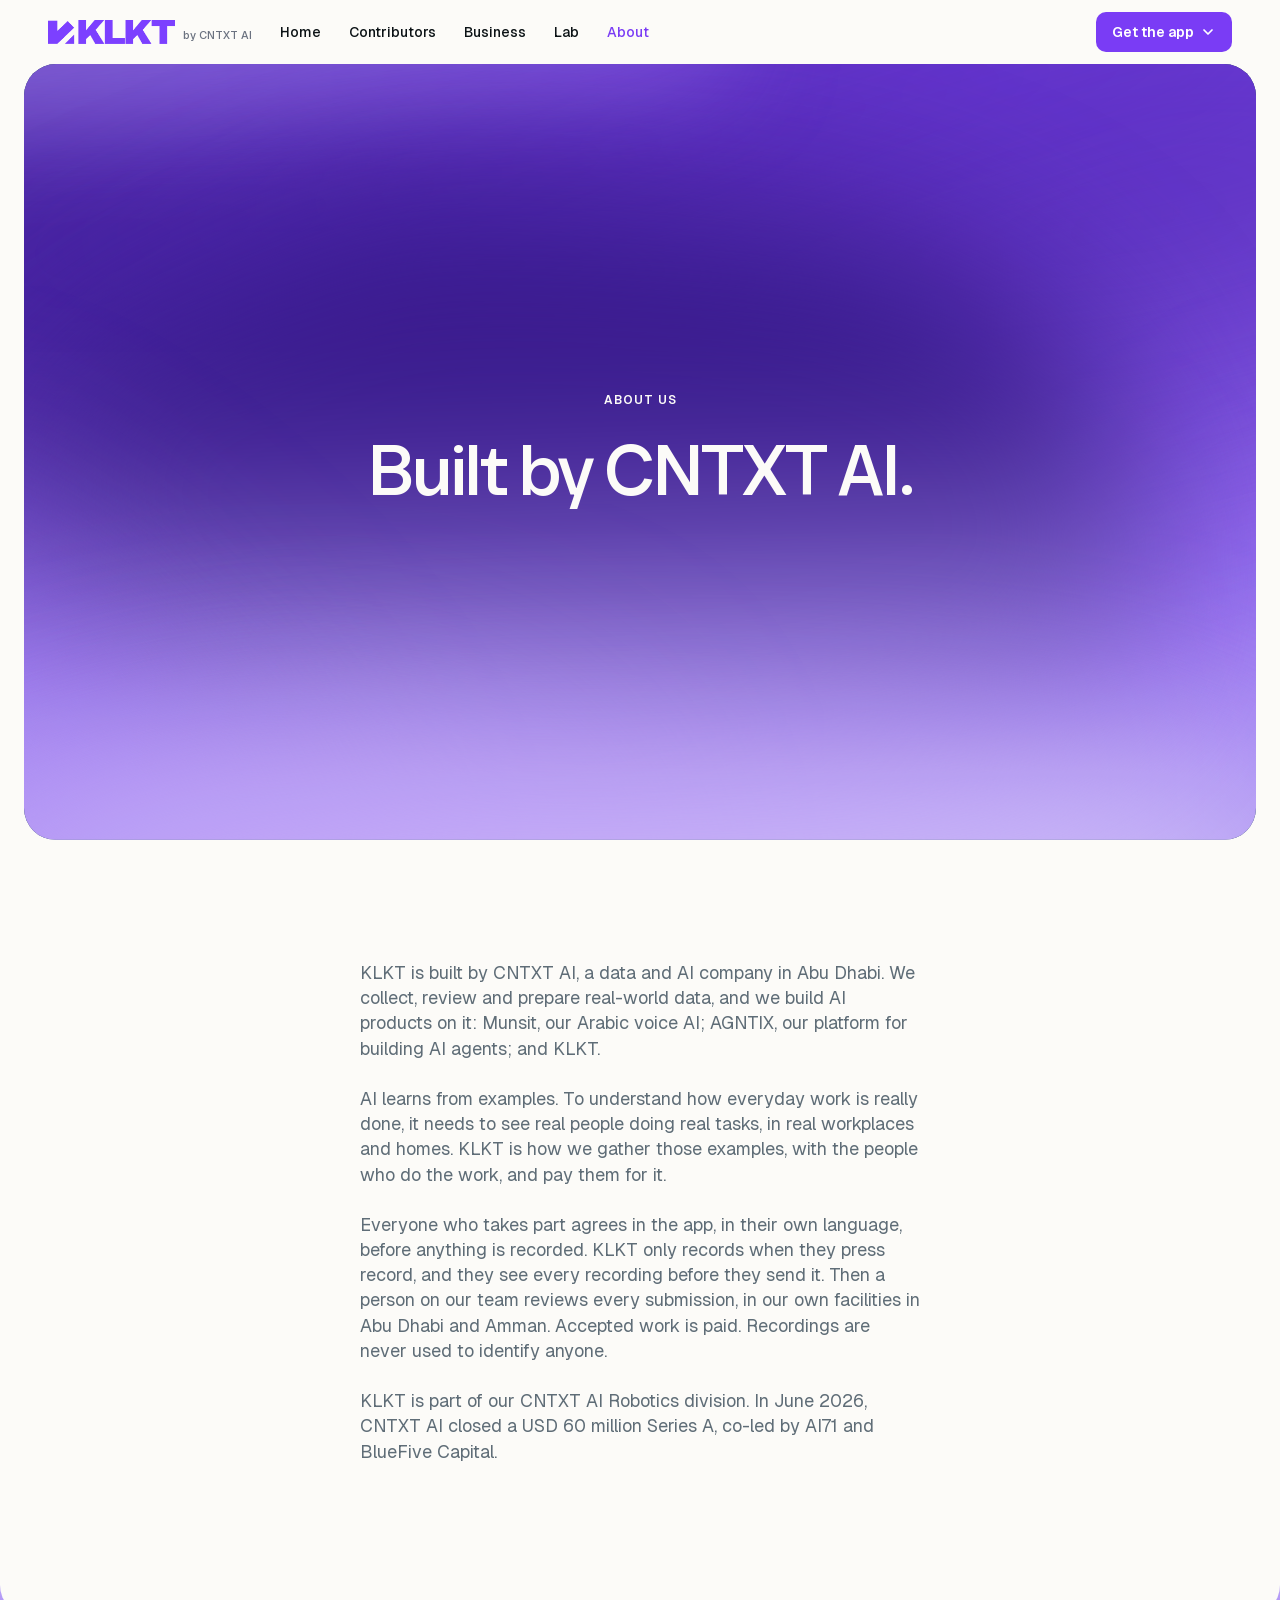
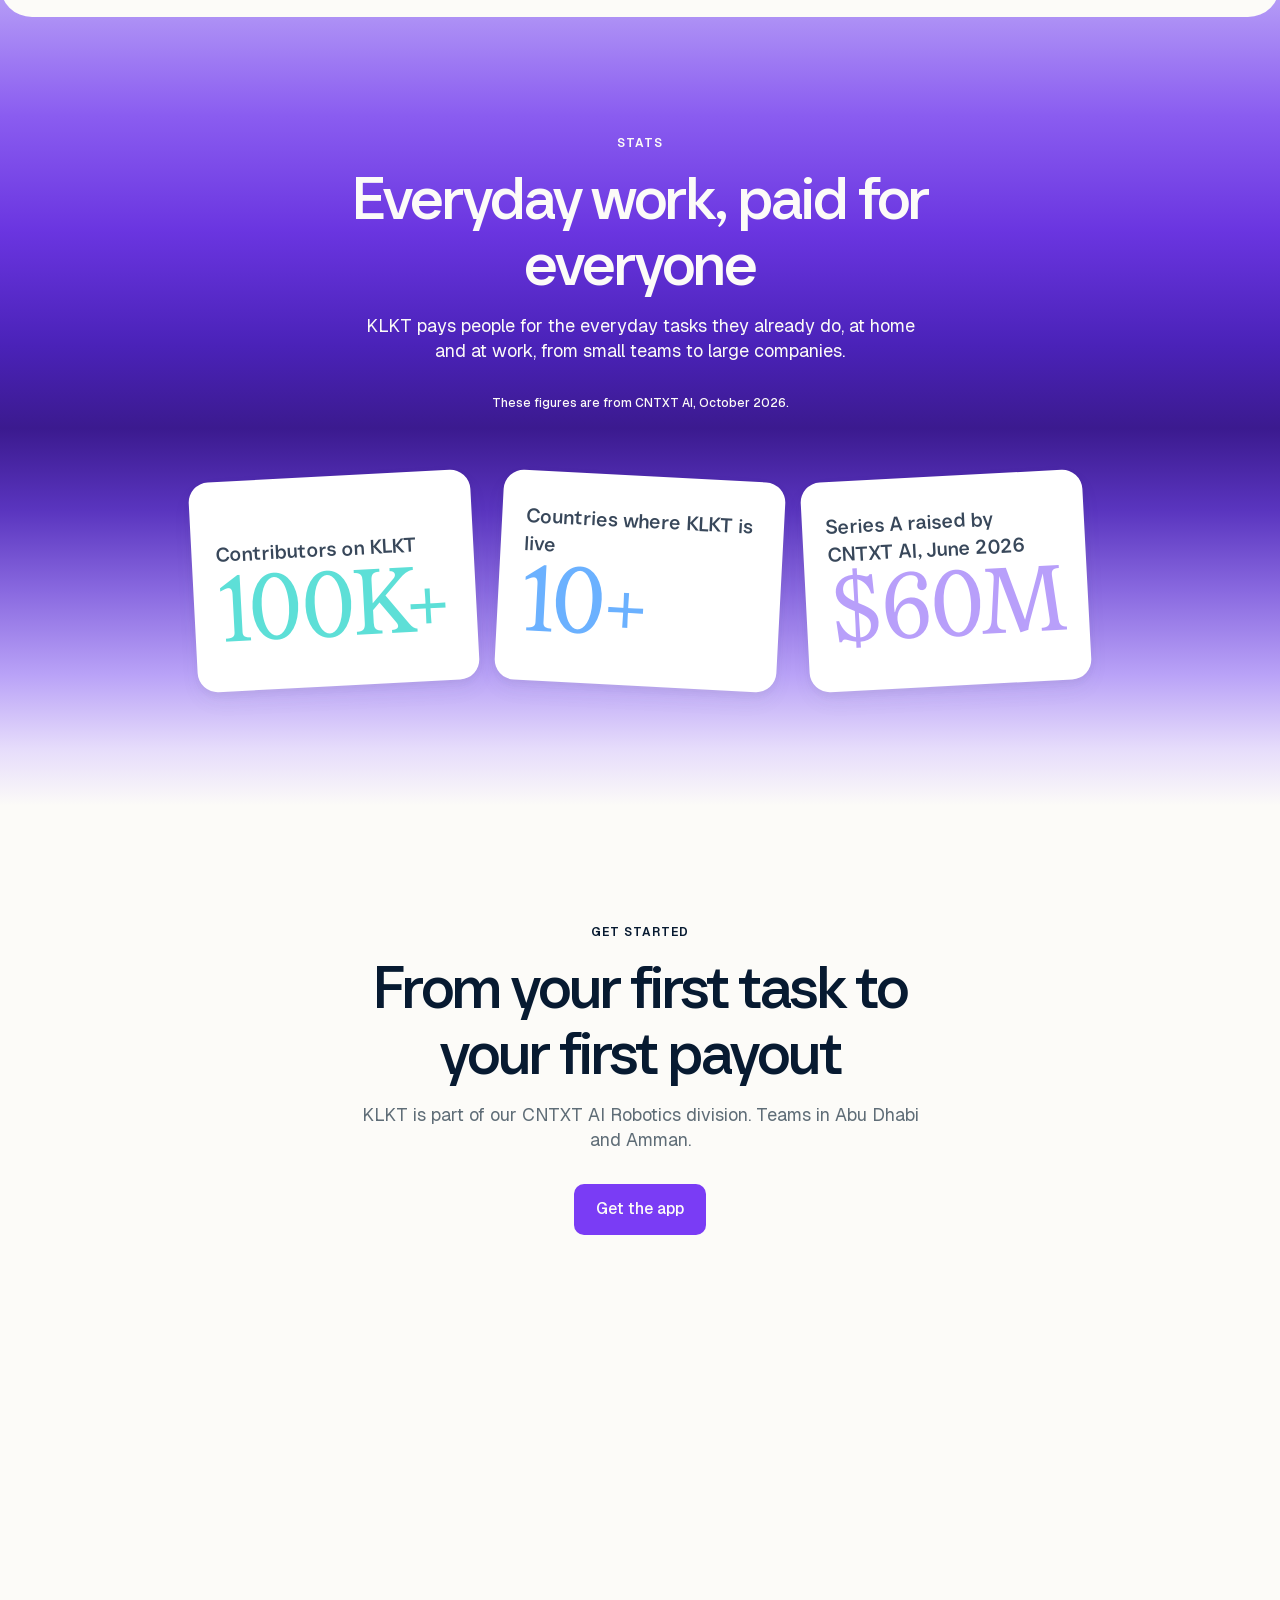
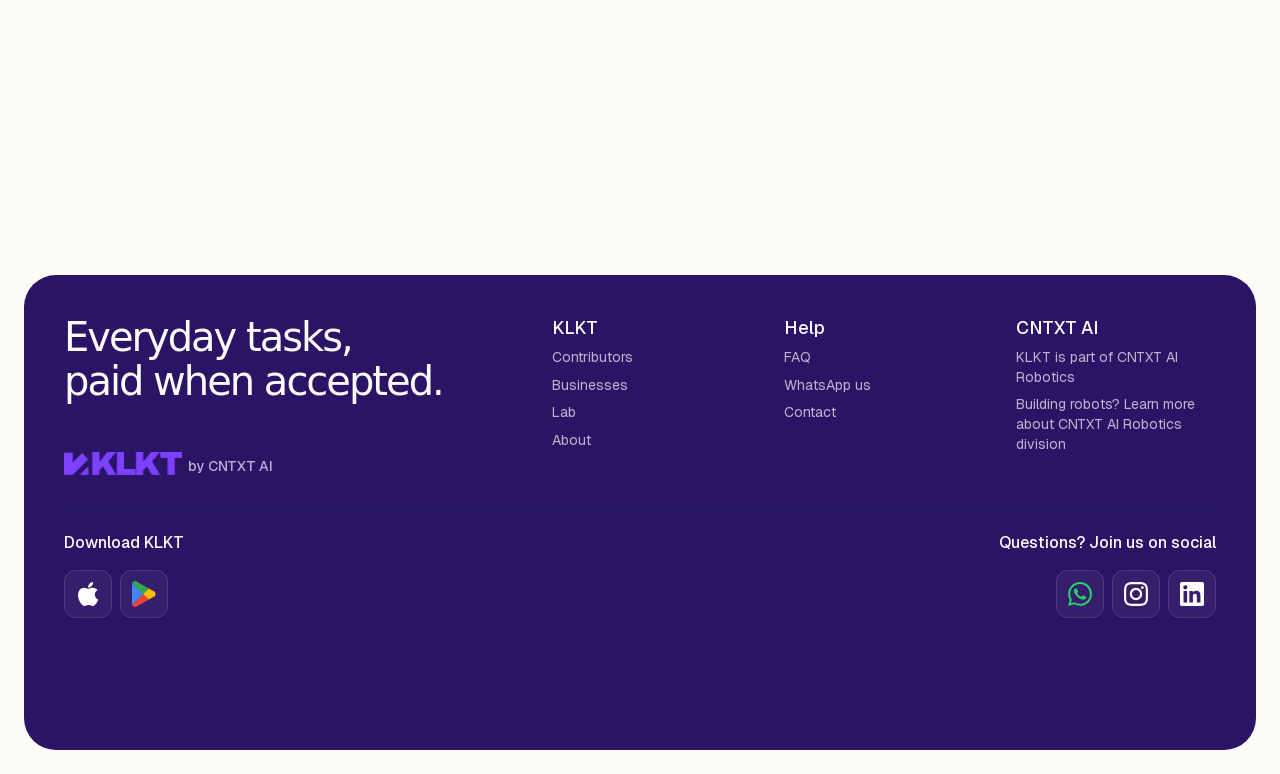
==== commit 90a2e09d: "Home: scroll-morphing world map; real store marks; drop copyright line - Replace the Calendly integr" ====
--- a/about.html
+++ b/about.html
@@ -4851,8 +4851,8 @@
         <svg viewBox="0 0 16 16" aria-hidden="true"><path d="M4 6l4 4 4-4" fill="none" stroke="currentColor" stroke-width="1.75" stroke-linecap="round" stroke-linejoin="round"/></svg>
       </button>
       <div class="klkt-getapp__menu">
-        <a class="klkt-store" href="#"><svg viewBox="0 0 24 24" aria-hidden="true" fill="currentColor"><path d="M12.152 6.896c-.948 0-2.415-1.078-3.96-1.04-2.04.027-3.91 1.183-4.961 3.014-2.117 3.675-.546 9.103 1.519 12.09 1.013 1.454 2.208 3.09 3.792 3.039 1.52-.065 2.09-.987 3.935-.987 1.831 0 2.35.987 3.96.948 1.637-.026 2.676-1.48 3.676-2.948 1.156-1.688 1.636-3.325 1.662-3.415-.039-.013-3.182-1.221-3.22-4.857-.026-3.04 2.48-4.494 2.597-4.559-1.429-2.09-3.623-2.324-4.39-2.376-2-.156-3.675 1.09-4.61 1.09zM15.53 3.83c.843-1.012 1.4-2.427 1.245-3.83-1.207.052-2.662.805-3.532 1.818-.78.896-1.454 2.338-1.273 3.714 1.338.104 2.715-.688 3.559-1.701"/></svg><span><small>Download on the</small>App Store</span></a>
-        <a class="klkt-store" href="#"><svg viewBox="0 0 24 24" aria-hidden="true" fill="currentColor"><path d="M22.018 13.298l-3.919 2.218-3.515-3.493 3.543-3.521 3.891 2.202a1.49 1.49 0 0 1 0 2.594zM1.337.924a1.486 1.486 0 0 0-.112.568v21.017c0 .217.045.419.124.6l11.155-11.087L1.337.924zm12.207 10.065l3.258-3.238L3.45.195a1.466 1.466 0 0 0-.946-.179l11.04 10.973zm0 2.067l-11 10.933c.298.036.612-.016.906-.183l13.324-7.54-3.23-3.21z"/></svg><span><small>Get it on</small>Google Play</span></a>
+        <a class="klkt-store" href="#"><svg viewBox="0 0 24 24" aria-hidden="true" fill="currentColor"><path d="M21.7919 18.704C21.4413 19.519 21.0089 20.2962 20.5011 21.0237C19.823 21.9907 19.2688 22.66 18.8386 23.0318C18.1753 23.641 17.4636 23.9547 16.7035 23.973C16.1563 23.973 15.4983 23.8159 14.7294 23.5018C13.9606 23.1876 13.2523 23.0309 12.6048 23.0318C11.9267 23.0318 11.1988 23.1885 10.4213 23.5018C9.64192 23.8159 9.0127 23.9813 8.53358 23.9979C7.80312 24.0293 7.07483 23.7073 6.34874 23.0318C5.88532 22.6277 5.30584 21.9344 4.61029 20.9517C3.86412 19.9044 3.25147 18.687 2.77235 17.2994C2.25745 15.8036 2 14.3531 2 12.948C2 11.3396 2.34778 9.95375 3.04333 8.79042C3.57055 7.87792 4.32332 7.11613 5.22948 6.57809C6.12345 6.04433 7.14293 5.75705 8.18405 5.74552C8.76354 5.74639 9.52542 5.92355 10.4697 6.277C11.4131 6.63219 12.0175 6.81023 12.2828 6.8111C12.4826 6.8111 13.1529 6.60165 14.2935 6.18275C15.3704 5.79526 16.2811 5.63381 17.0255 5.69839C19.0467 5.85984 20.5618 6.65707 21.5706 8.09006C19.7641 9.18532 18.8704 10.7165 18.8896 12.6836C18.9071 14.2161 19.4613 15.4885 20.5522 16.5008C21.047 16.9695 21.6012 17.333 22.2147 17.5913C22.082 17.977 21.9411 18.3479 21.7919 18.704ZM17.1591 0.480429C17.1591 1.68128 16.7218 2.80054 15.8474 3.8382C14.7922 5.07134 13.5172 5.78479 12.1335 5.6709C12.1152 5.52017 12.1055 5.3685 12.1047 5.21665C12.1047 4.06467 12.6061 2.83152 13.4976 1.82354C13.9427 1.313 14.5082 0.888423 15.1941 0.54981C15.8783 0.21556 16.525 0.0322904 17.1342 0C17.1516 0.160579 17.1604 0.320723 17.1604 0.480429Z"/></svg><span><small>Download on the</small>App Store</span></a>
+        <a class="klkt-store" href="#"><svg viewBox="0 0 24 24" aria-hidden="true"><g transform="translate(1.125 0)"><path fill="#EA4335" d="M10.158 11.4653L0.0898438 22.0136C0.205434 22.4126 0.41003 22.7801 0.688229 23.0886C0.966428 23.397 1.31098 23.6383 1.69594 23.7943C2.0809 23.9503 2.49624 24.017 2.91068 23.9892C3.32512 23.9615 3.72787 23.8401 4.08859 23.6341L15.4171 17.1821L10.158 11.4653Z"/><path fill="#FBBC04" d="M20.3351 9.6716L15.4361 6.86572L9.92188 11.7047L15.4586 17.1664L20.3201 14.3906C20.6306 14.2292 20.9062 14.008 21.1309 13.7398C21.3557 13.4716 21.5252 13.1616 21.6298 12.8277C21.7344 12.4937 21.7719 12.1424 21.7403 11.7939C21.7087 11.4454 21.6085 11.1066 21.4455 10.797C21.1912 10.3179 20.7992 9.92593 20.3201 9.6716H20.3351Z"/><path fill="#4285F4" d="M0.0900286 1.99561C0.0301235 2.22078 -0.000141397 2.45281 4.96621e-07 2.68582V21.3216C-0.000141397 21.5547 0.0301235 21.7867 0.0900286 22.0119L10.5033 11.7336L0.0900286 1.99561Z"/><path fill="#34A853" d="M10.233 12.0047L15.4396 6.86563L4.12611 0.383601C3.70035 0.134661 3.21636 0.002664 2.72317 0.000981928C2.12747 -0.000198571 1.54772 0.193438 1.0723 0.552374C0.596876 0.91131 0.25186 1.41586 0.0898438 1.9891L10.233 12.0047Z"/></g></svg><span><small>Get it on</small>Google Play</span></a>
       </div>
     </div>
   </div>
@@ -4957,7 +4957,7 @@
             <rect width="24" height="24"></rect>
         </clipPath>
     </defs>
-</svg></a></li></ul></div></div><div class="flex flex-col gap-6 ui-sdsk:grid ui-sdsk:grid-cols-[auto_1fr_auto] ui-sdsk:items-center"><div class="flex flex-col gap-6 ui-tb:flex-row ui-tb:justify-between ui-sdsk:contents"></div><span class="type-caption font-medium text-magnolia-a70 ui-sdsk:justify-self-end">2026 CNTXT FZCO</span></div></div></div></div></div></footer><div style="display: none; visibility: hidden;">
+</svg></a></li></ul></div></div><div class="flex flex-col gap-6 ui-sdsk:grid ui-sdsk:grid-cols-[auto_1fr_auto] ui-sdsk:items-center"><div class="flex flex-col gap-6 ui-tb:flex-row ui-tb:justify-between ui-sdsk:contents"></div></div></div></div></div></div></footer><div style="display: none; visibility: hidden;">
 
 <script src="https://cdn.cookielaw.org/scripttemplates/otSDKStub.js" type="text/javascript" charset="UTF-8" data-domain-script="a838c8e4-e3ce-442e-8f96-c88d0af98990"></script>
 <script type="text/javascript">function OptanonWrapper(){window.dataLayer=window.dataLayer||[];window.dataLayer.push({event:"onetrust_initialized",oneTrustActiveGroups:window.OnetrustActiveGroups||""})};</script>
@@ -5000,4 +5000,41 @@
 .klkt-store:hover { background: #6a2fe0 !important; }
 footer[data-section-container] .bg-surface-bg-primary { background-color: #2b1466 !important; }
 </style>
+<style id="klkt-mobile">
+@media (max-width: 767px) {
+  /* Tighter vertical rhythm on phones */
+  :root { --spacing-section-default: 40px; --spacing-section-large: 40px; --spacing-section-medium: 32px; --spacing-gap-4xl: 32px; --spacing-gap-3xl: 28px; }
+  /* Full-screen heroes (Business, About): size to content instead of the viewport */
+  section[data-section-container="true"][style*="min-height"] { min-height: 0 !important; }
+  section[data-section-container="true"][style*="min-height"] > div > div.z-10 { padding-block: 64px !important; }
+  /* Icon cards: no fixed minimum height, tighter padding */
+  .min-h-icon-card { min-height: 0 !important; }
+  .group\/card.p-lg { padding: 20px !important; }
+  /* Home: feature switchbacks */
+  astro-island[component-export="StickyCarouselIsland"] div.py-4xl { padding-block: 18px !important; }
+  astro-island[component-export="StickyCarouselIsland"] .aspect-square { max-width: 82%; margin-inline: auto; }
+  /* Home: logo cluster */
+  .xv40hG_tileContainer { zoom: .8; }
+  /* Contributors */
+  .klkt-fv { height: auto !important; min-height: 0; padding: 18px 0; }
+  #what-you-can-do .aspect-square { aspect-ratio: 4 / 3 !important; }
+  .klkt-accept { gap: 28px; }
+  .klkt-accept__visual { max-width: 80% !important; }
+  .klkt-accept__content h2 { margin-bottom: 20px; }
+  .klkt-accept__list { gap: 18px; }
+  .klkt-accept__title { font-size: 21px; }
+  .klkt-how__track { gap: 22px; }
+  .klkt-how__caption { font-size: 17px; }
+  .klkt-calc__value { font-size: 56px; }
+  .klkt-calc__result { padding: 28px 24px; }
+  .klkt-calc__inputs { gap: 22px; }
+  .klkt-tabs__inner { padding: 32px 12px !important; }
+  /* Business */
+  .klkt-roles2__list li { padding: 12px 0; }
+  .klkt-start2 { gap: 36px !important; }
+  .klkt-start2__row { gap: 20px; }
+  /* Lab / About */
+  section[id="[About]-Blurb"] .my-8 { margin-block: 8px; }
+}
+</style>
 </body></html>
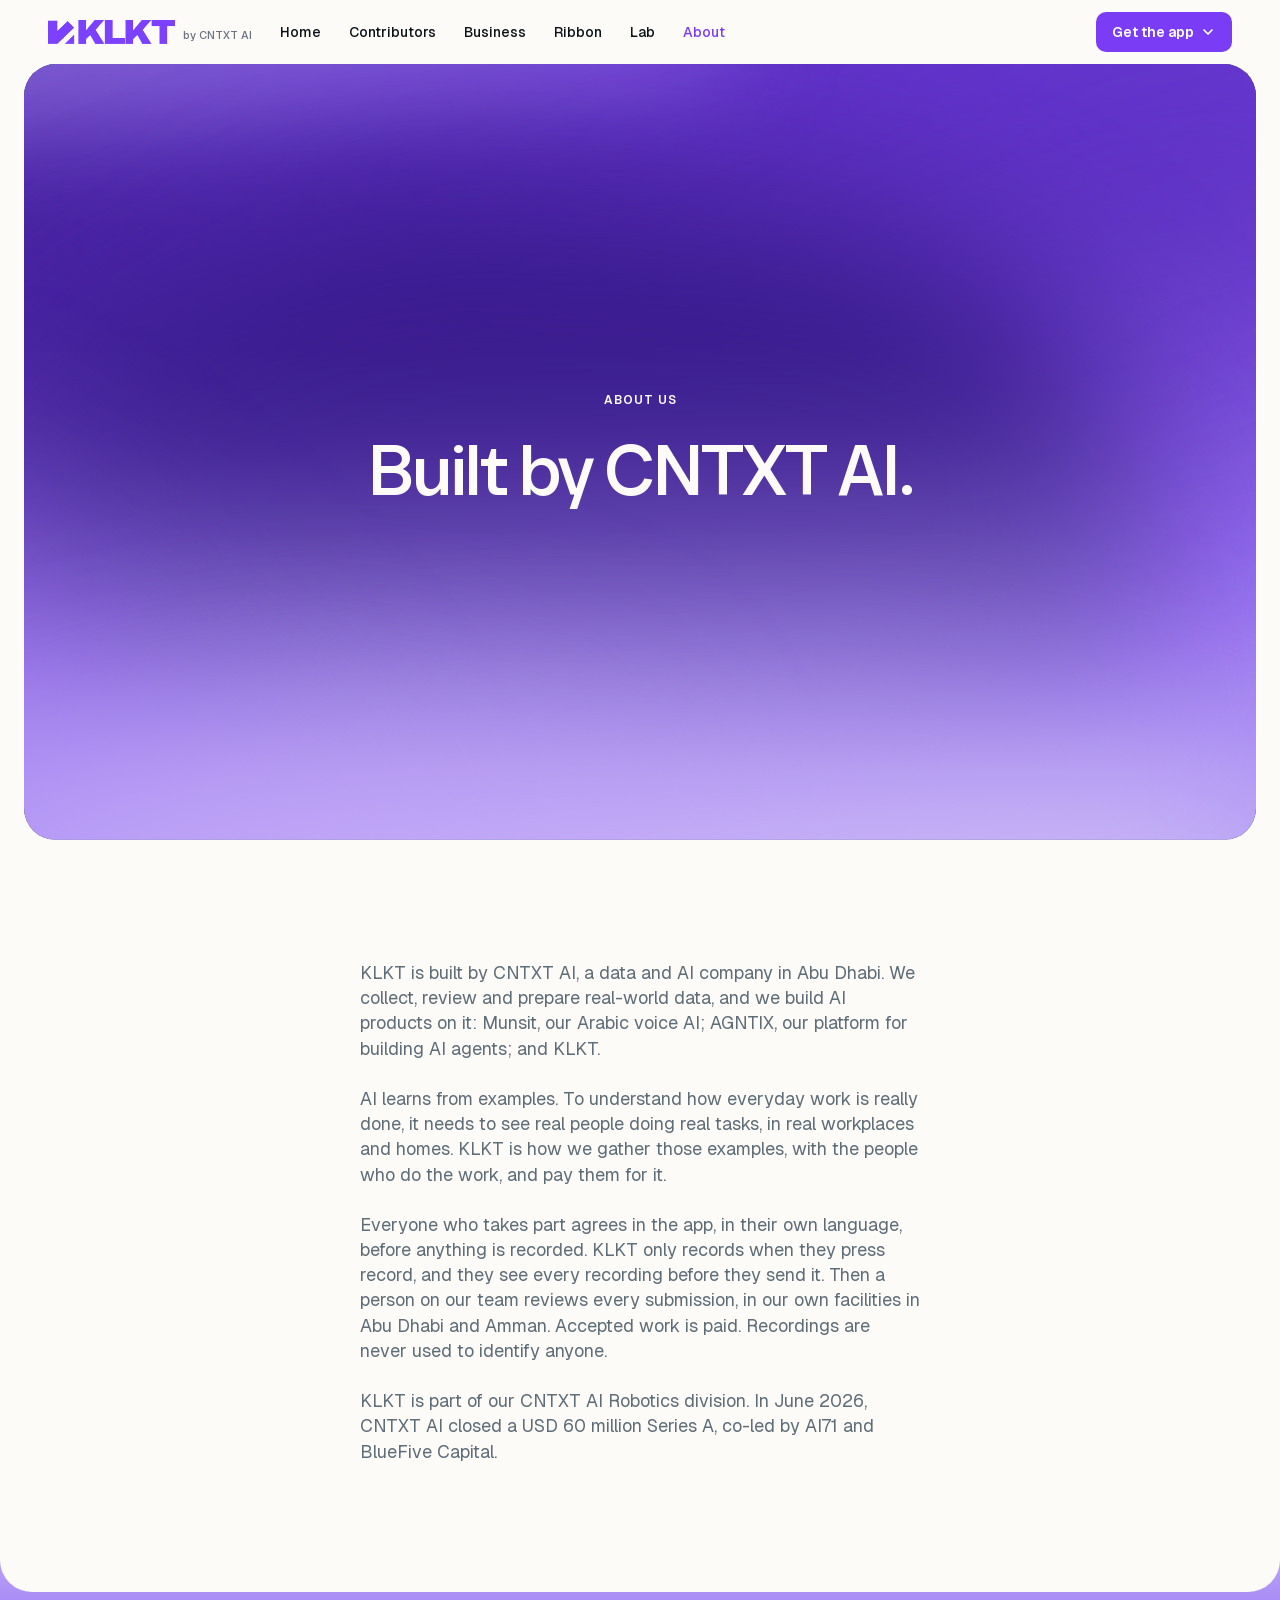
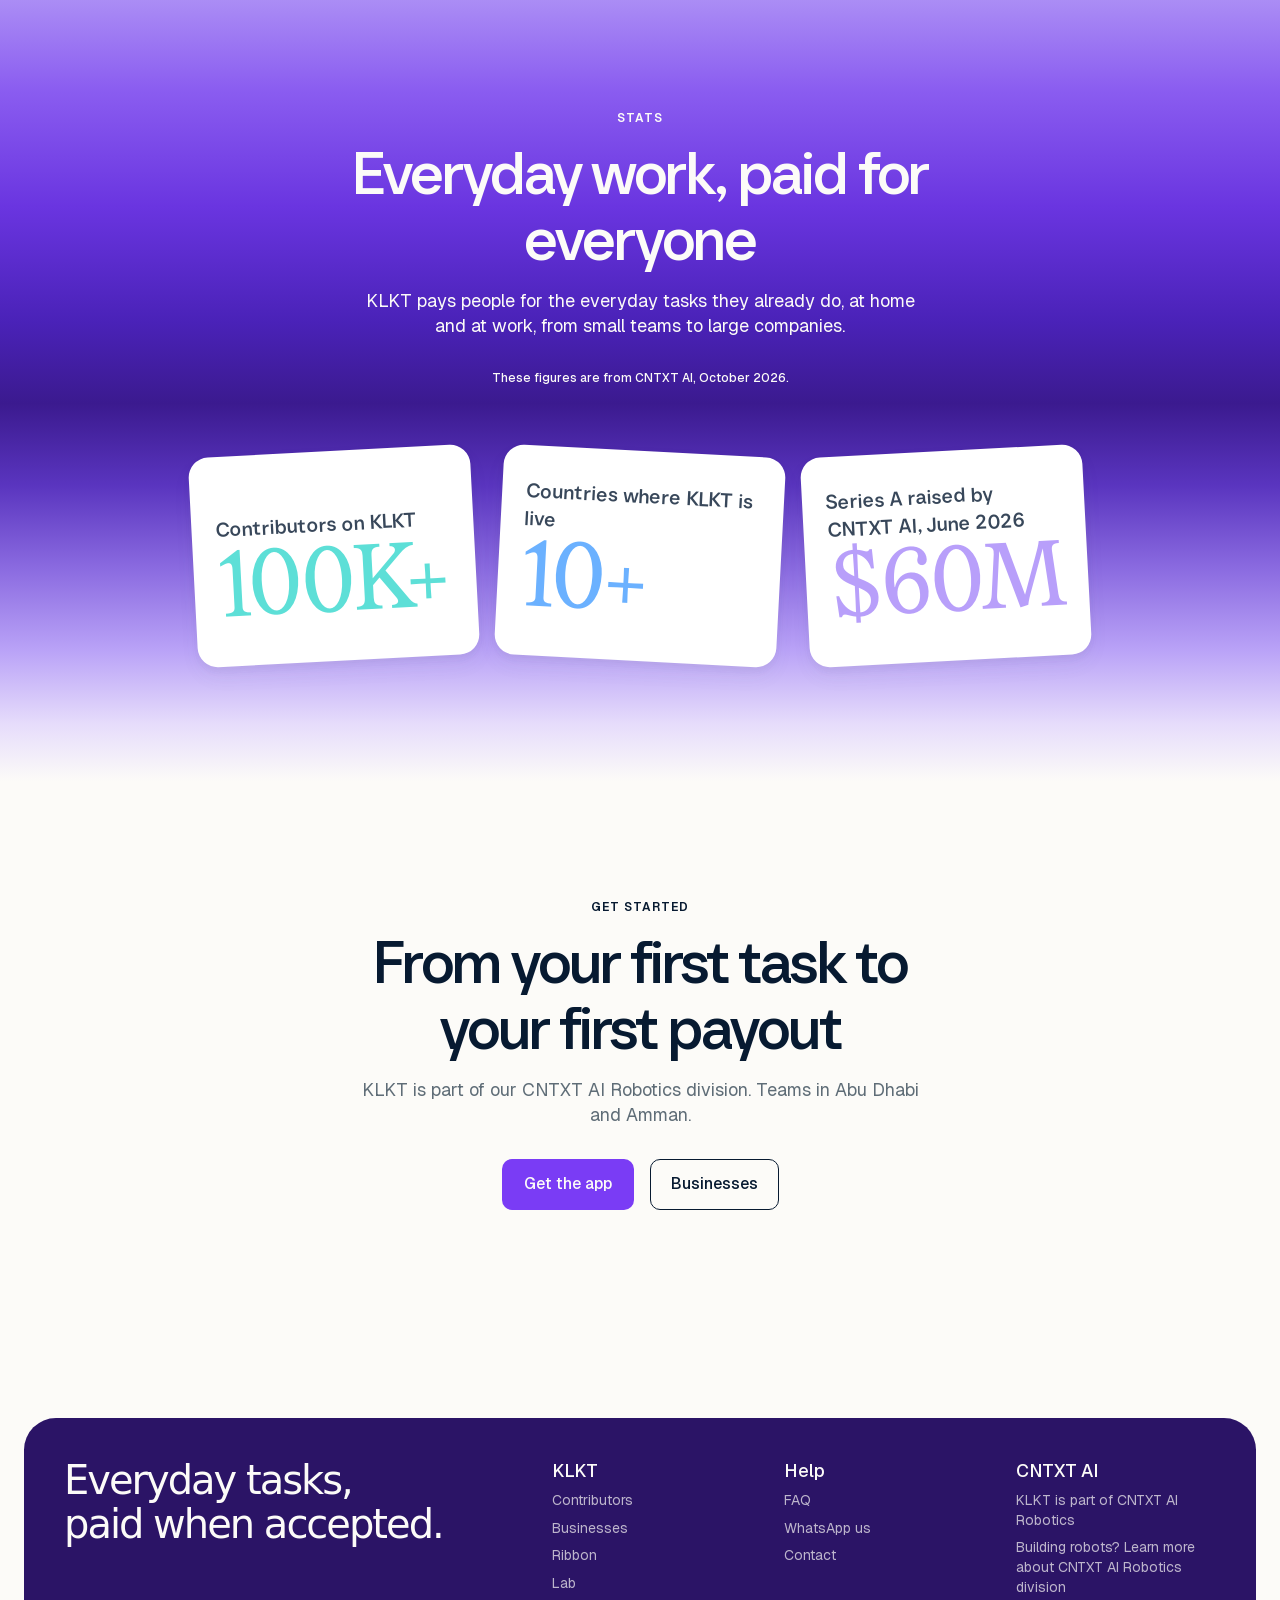
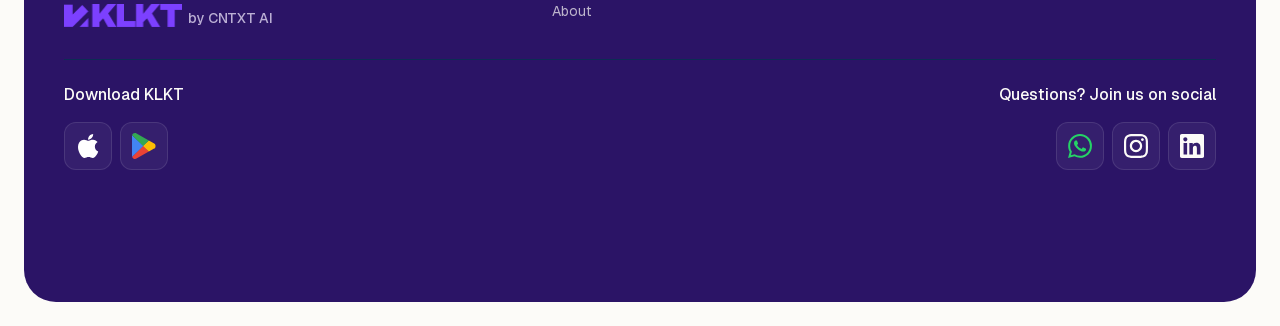
==== commit 2788ff44: "Update the site pages to the current local versions, including the newer home page. Co-authored-by: " ====
--- a/about.html
+++ b/about.html
@@ -4843,6 +4843,7 @@
       <a href="/">Home</a>
       <a href="contributors.html">Contributors</a>
       <a href="Business.html">Business</a>
+      <a href="ribbon.html">Ribbon</a>
       <a href="lab.html">Lab</a>
       <a href="about.html" aria-current="page">About</a>
     </nav>
@@ -4937,7 +4938,7 @@
 <path d="M16.7367 0C18.7734 1.37248e-07 20.8096 0.00209344 22.3966 0.00651042H24.2896C29.035 0.178393 31.0273 2.41454 31.7883 3.73617C31.906 3.93535 31.8966 4.17947 31.779 4.37866C31.6432 4.58707 31.3987 4.65054 31.1995 4.53288L31.1816 4.52352C30.0223 3.82677 28.1382 2.90324 25.1676 2.90324H8.30526C5.33472 2.90324 3.45064 3.82676 2.29126 4.52352L2.27336 4.53288C2.07417 4.65054 1.82967 4.58709 1.69393 4.37866C1.57627 4.17948 1.56691 3.93535 1.68457 3.73617C2.44558 2.41455 4.43787 0.178409 9.18335 0.00651042H11.0763C12.6633 0.00209322 14.6999 0 16.7367 0Z" fill="var(--fill-0, #071A31)"></path>
 </g>
 </svg>
-</div></div></div></div><span class="inline-flex shrink-0 items-center justify-center whitespace-nowrap rounded-ui-xs px-[12px] type-h3 ui-tb:rounded-ui-sm h-[40px] ui-tb:h-[56px] text-text-primary font-calendly-sans">Payment</span><span class="inline-flex shrink-0 items-center justify-center whitespace-nowrap rounded-ui-xs px-[12px] type-h3 ui-tb:rounded-ui-sm h-[40px] ui-tb:h-[56px] text-text-primary font-wulkan">Received</span></div><svg aria-hidden="true" focusable="false" class="pointer-events-none absolute size-0"><defs><filter id="daisy-goo-_r24R_2t7a_" x="-20%" y="-50%" width="140%" height="300%"><feGaussianBlur in="SourceGraphic" stdDeviation="1" result="blur"></feGaussianBlur><feColorMatrix in="blur" type="matrix" values="1 0 0 0 0  0 1 0 0 0  0 0 1 0 0  0 0 0 18 -8"></feColorMatrix></filter></defs></svg></div></div></div></div></li></ul></div></div></div></astro-island></div></section></div></main><!-- KLKT footer (original footer design, KLKT content) --><footer data-section-container="true" class="flex w-full justify-center p-2 tb:p-6 bg-ramp-orange-025 dark"><div class="relative flex justify-center w-full max-w-[1920px] overflow-clip rounded-ui-fixed-2xl bg-surface-bg-primary"><div class="z-10 has-data-scrolljack-overlay:z-1001 w-full flex flex-col @container gap-2xl max-w-[1280px] p-4 px-4 ui-sdsk:px-10"><div class="relative flex flex-col gap-4xl mt-8 mb-4 ui-tb:mt-12 ui-tb:mb-8 ui-sdsk:mt-20 ui-sdsk:mb-12" style="z-index:100"><div class="flex flex-col gap-4xl ui-dsk:flex-row ui-dsk:gap-6 ui-dsk:justify-between"><div class="flex flex-col gap-6 justify-between"><p class="font-sans text-text-primary type-h1 max-w-100 ui-sdsk:flex-1 ui-sdsk:text-ui-h1">Everyday tasks,<br>paid when accepted.</p><div class="h-13 w-fit relative flex gap-[5%] items-end hidden ui-dsk:flex" role="img" aria-label="KLKT by CNTXT AI"><img src="/media/klkt-logo.png" alt="KLKT" style="height:70%;width:auto;display:block"><span style="color:rgba(243,236,255,.72);font:500 14px/1 var(--font-geist),system-ui,sans-serif;white-space:nowrap;padding-bottom:2px;margin-left:-2%">by CNTXT AI</span></div></div><nav aria-label="Footer" class="w-fit flex flex-col gap-xl ui-tb:block ui-tb:columns-3 ui-tb:gap-x-8"><div class="w-50 max-w-50 flex flex-col gap-xs ui-tb:mb-xl ui-tb:break-inside-avoid"><h3 class="type-body-lg font-medium text-magnolia">KLKT</h3><ul class="flex flex-col gap-xs"><li><a href="contributors.html" class="keyboard-focus-before inline-flex items-center gap-2 rounded-sm type-body-sm text-magnolia-a70 transition-colors hover:text-magnolia"><span>Contributors</span></a></li><li><a href="Business.html" class="keyboard-focus-before inline-flex items-center gap-2 rounded-sm type-body-sm text-magnolia-a70 transition-colors hover:text-magnolia"><span>Businesses</span></a></li><li><a href="lab.html" class="keyboard-focus-before inline-flex items-center gap-2 rounded-sm type-body-sm text-magnolia-a70 transition-colors hover:text-magnolia"><span>Lab</span></a></li><li><a href="about.html" class="keyboard-focus-before inline-flex items-center gap-2 rounded-sm type-body-sm text-magnolia-a70 transition-colors hover:text-magnolia"><span>About</span></a></li></ul></div><div class="w-50 max-w-50 flex flex-col gap-xs ui-tb:mb-xl ui-tb:break-inside-avoid"><h3 class="type-body-lg font-medium text-magnolia">Help</h3><ul class="flex flex-col gap-xs"><li><a href="#faq" class="keyboard-focus-before inline-flex items-center gap-2 rounded-sm type-body-sm text-magnolia-a70 transition-colors hover:text-magnolia"><span>FAQ</span></a></li><li><a href="#whatsapp" class="keyboard-focus-before inline-flex items-center gap-2 rounded-sm type-body-sm text-magnolia-a70 transition-colors hover:text-magnolia"><span>WhatsApp us</span></a></li><li><a href="#contact" class="keyboard-focus-before inline-flex items-center gap-2 rounded-sm type-body-sm text-magnolia-a70 transition-colors hover:text-magnolia"><span>Contact</span></a></li></ul></div><div class="w-50 max-w-50 flex flex-col gap-xs ui-tb:mb-xl ui-tb:break-inside-avoid"><h3 class="type-body-lg font-medium text-magnolia">CNTXT AI</h3><ul class="flex flex-col gap-xs"><li><a href="#cntxt-ai-robotics" class="keyboard-focus-before inline-flex items-center gap-2 rounded-sm type-body-sm text-magnolia-a70 transition-colors hover:text-magnolia"><span>KLKT is part of CNTXT AI Robotics</span></a></li><li><a href="#cntxt-ai-robotics" class="keyboard-focus-before inline-flex items-center gap-2 rounded-sm type-body-sm text-magnolia-a70 transition-colors hover:text-magnolia"><span>Building robots? Learn more about CNTXT AI Robotics division</span></a></li></ul></div></nav></div><div class="h-10.5 w-fit relative flex gap-[5%] items-end ui-dsk:hidden" role="img" aria-label="KLKT by CNTXT AI"><img src="/media/klkt-logo.png" alt="KLKT" style="height:70%;width:auto;display:block"><span style="color:rgba(243,236,255,.72);font:500 14px/1 var(--font-geist),system-ui,sans-serif;white-space:nowrap;padding-bottom:2px;margin-left:-2%">by CNTXT AI</span></div><div class="flex flex-col pt-3xl gap-xl ui-tb:gap-3xl border-t border-[#0C2D54]"><div class="flex flex-col gap-xl ltb:flex-row ltb:items-start ltb:justify-between"><div class="flex flex-col gap-md"><span class="type-body-md font-medium text-text-primary">Download KLKT</span><ul class="flex flex-wrap items-center gap-xs"><li><a href="#" rel="noopener noreferrer" aria-label="Apple" class="keyboard-focus-after inline-flex items-center justify-center size-12 rounded-xl bg-magnolia-a05 border border-magnolia-a10 text-magnolia transition-colors hover:bg-magnolia-a10"><img src="/_astro/apple.CoF0IO47.svg" alt="" aria-hidden="true" width="24" height="24" draggable="false"></a></li><li><a href="#" rel="noopener noreferrer" aria-label="Google Play" class="keyboard-focus-after inline-flex items-center justify-center size-12 rounded-xl bg-magnolia-a05 border border-magnolia-a10 text-magnolia transition-colors hover:bg-magnolia-a10"><img src="/_astro/google-play.BnDlh9fx.svg" alt="" aria-hidden="true" width="24" height="24" draggable="false"></a></li></ul></div><div class="flex flex-col gap-md ltb:items-end"><span class="type-body-md font-medium text-text-primary">Questions? Join us on social</span><ul class="flex flex-wrap items-center gap-xs"><li><a href="#whatsapp" target="_blank" rel="noopener noreferrer" aria-label="WhatsApp" class="keyboard-focus-after inline-flex items-center justify-center size-12 rounded-xl bg-magnolia-a05 border border-magnolia-a10 text-magnolia transition-colors hover:bg-magnolia-a10"><svg xmlns="http://www.w3.org/2000/svg" width="24" height="24" viewBox="0 0 24 24" fill="currentColor"><path fill="#25D366" d="M17.472 14.382c-.297-.149-1.758-.867-2.03-.967-.273-.099-.471-.148-.67.15-.197.297-.767.966-.94 1.164-.173.199-.347.223-.644.075-.297-.15-1.255-.463-2.39-1.475-.883-.788-1.48-1.761-1.653-2.059-.173-.297-.018-.458.13-.606.134-.133.298-.347.446-.52.149-.174.198-.298.298-.497.099-.198.05-.371-.025-.52-.075-.149-.669-1.612-.916-2.207-.242-.579-.487-.5-.669-.51-.173-.008-.371-.01-.57-.01-.198 0-.52.074-.792.372-.272.297-1.04 1.016-1.04 2.479 0 1.462 1.065 2.875 1.213 3.074.149.198 2.096 3.2 5.077 4.487.709.306 1.262.489 1.694.625.712.227 1.36.195 1.871.118.571-.085 1.758-.719 2.006-1.413.248-.694.248-1.289.173-1.413-.074-.124-.272-.198-.57-.347m-5.421 7.403h-.004a9.87 9.87 0 0 1-5.031-1.378l-.361-.214-3.741.982.998-3.648-.235-.374a9.86 9.86 0 0 1-1.51-5.26c.001-5.45 4.436-9.884 9.888-9.884 2.64 0 5.122 1.03 6.988 2.898a9.825 9.825 0 0 1 2.893 6.994c-.003 5.45-4.437 9.884-9.885 9.884m8.413-18.297A11.815 11.815 0 0 0 12.05 0C5.495 0 .16 5.335.157 11.892c0 2.096.547 4.142 1.588 5.945L.057 24l6.305-1.654a11.882 11.882 0 0 0 5.683 1.448h.005c6.554 0 11.89-5.335 11.893-11.893a11.821 11.821 0 0 0-3.48-8.413Z"></path></svg></a></li><li><a href="https://instagram.com/" target="_blank" rel="noopener noreferrer" aria-label="KLKT on Instagram" class="keyboard-focus-after inline-flex items-center justify-center size-12 rounded-xl bg-magnolia-a05 border border-magnolia-a10 text-magnolia transition-colors hover:bg-magnolia-a10"><svg xmlns="http://www.w3.org/2000/svg" width="24" height="24" viewBox="0 0 24 24" fill="currentColor">
+</div></div></div></div><span class="inline-flex shrink-0 items-center justify-center whitespace-nowrap rounded-ui-xs px-[12px] type-h3 ui-tb:rounded-ui-sm h-[40px] ui-tb:h-[56px] text-text-primary font-calendly-sans">Payment</span><span class="inline-flex shrink-0 items-center justify-center whitespace-nowrap rounded-ui-xs px-[12px] type-h3 ui-tb:rounded-ui-sm h-[40px] ui-tb:h-[56px] text-text-primary font-wulkan">Received</span></div><svg aria-hidden="true" focusable="false" class="pointer-events-none absolute size-0"><defs><filter id="daisy-goo-_r24R_2t7a_" x="-20%" y="-50%" width="140%" height="300%"><feGaussianBlur in="SourceGraphic" stdDeviation="1" result="blur"></feGaussianBlur><feColorMatrix in="blur" type="matrix" values="1 0 0 0 0  0 1 0 0 0  0 0 1 0 0  0 0 0 18 -8"></feColorMatrix></filter></defs></svg></div></div></div></div></li></ul></div></div></div></astro-island></div></section></div></main><!-- KLKT footer (original footer design, KLKT content) --><footer data-section-container="true" class="flex w-full justify-center p-2 tb:p-6 bg-ramp-orange-025 dark"><div class="relative flex justify-center w-full max-w-[1920px] overflow-clip rounded-ui-fixed-2xl bg-surface-bg-primary"><div class="z-10 has-data-scrolljack-overlay:z-1001 w-full flex flex-col @container gap-2xl max-w-[1280px] p-4 px-4 ui-sdsk:px-10"><div class="relative flex flex-col gap-4xl mt-8 mb-4 ui-tb:mt-12 ui-tb:mb-8 ui-sdsk:mt-20 ui-sdsk:mb-12" style="z-index:100"><div class="flex flex-col gap-4xl ui-dsk:flex-row ui-dsk:gap-6 ui-dsk:justify-between"><div class="flex flex-col gap-6 justify-between"><p class="font-sans text-text-primary type-h1 max-w-100 ui-sdsk:flex-1 ui-sdsk:text-ui-h1">Everyday tasks,<br>paid when accepted.</p><div class="h-13 w-fit relative flex gap-[5%] items-end hidden ui-dsk:flex" role="img" aria-label="KLKT by CNTXT AI"><img src="/media/klkt-logo.png" alt="KLKT" style="height:70%;width:auto;display:block"><span style="color:rgba(243,236,255,.72);font:500 14px/1 var(--font-geist),system-ui,sans-serif;white-space:nowrap;padding-bottom:2px;margin-left:-2%">by CNTXT AI</span></div></div><nav aria-label="Footer" class="w-fit flex flex-col gap-xl ui-tb:block ui-tb:columns-3 ui-tb:gap-x-8"><div class="w-50 max-w-50 flex flex-col gap-xs ui-tb:mb-xl ui-tb:break-inside-avoid"><h3 class="type-body-lg font-medium text-magnolia">KLKT</h3><ul class="flex flex-col gap-xs"><li><a href="contributors.html" class="keyboard-focus-before inline-flex items-center gap-2 rounded-sm type-body-sm text-magnolia-a70 transition-colors hover:text-magnolia"><span>Contributors</span></a></li><li><a href="Business.html" class="keyboard-focus-before inline-flex items-center gap-2 rounded-sm type-body-sm text-magnolia-a70 transition-colors hover:text-magnolia"><span>Businesses</span></a></li><li><a href="ribbon.html" class="keyboard-focus-before inline-flex items-center gap-2 rounded-sm type-body-sm text-magnolia-a70 transition-colors hover:text-magnolia"><span>Ribbon</span></a></li><li><a href="lab.html" class="keyboard-focus-before inline-flex items-center gap-2 rounded-sm type-body-sm text-magnolia-a70 transition-colors hover:text-magnolia"><span>Lab</span></a></li><li><a href="about.html" class="keyboard-focus-before inline-flex items-center gap-2 rounded-sm type-body-sm text-magnolia-a70 transition-colors hover:text-magnolia"><span>About</span></a></li></ul></div><div class="w-50 max-w-50 flex flex-col gap-xs ui-tb:mb-xl ui-tb:break-inside-avoid"><h3 class="type-body-lg font-medium text-magnolia">Help</h3><ul class="flex flex-col gap-xs"><li><a href="#faq" class="keyboard-focus-before inline-flex items-center gap-2 rounded-sm type-body-sm text-magnolia-a70 transition-colors hover:text-magnolia"><span>FAQ</span></a></li><li><a href="#whatsapp" class="keyboard-focus-before inline-flex items-center gap-2 rounded-sm type-body-sm text-magnolia-a70 transition-colors hover:text-magnolia"><span>WhatsApp us</span></a></li><li><a href="#contact" class="keyboard-focus-before inline-flex items-center gap-2 rounded-sm type-body-sm text-magnolia-a70 transition-colors hover:text-magnolia"><span>Contact</span></a></li></ul></div><div class="w-50 max-w-50 flex flex-col gap-xs ui-tb:mb-xl ui-tb:break-inside-avoid"><h3 class="type-body-lg font-medium text-magnolia">CNTXT AI</h3><ul class="flex flex-col gap-xs"><li><a href="#cntxt-ai-robotics" class="keyboard-focus-before inline-flex items-center gap-2 rounded-sm type-body-sm text-magnolia-a70 transition-colors hover:text-magnolia"><span>KLKT is part of CNTXT AI Robotics</span></a></li><li><a href="#cntxt-ai-robotics" class="keyboard-focus-before inline-flex items-center gap-2 rounded-sm type-body-sm text-magnolia-a70 transition-colors hover:text-magnolia"><span>Building robots? Learn more about CNTXT AI Robotics division</span></a></li></ul></div></nav></div><div class="h-10.5 w-fit relative flex gap-[5%] items-end ui-dsk:hidden" role="img" aria-label="KLKT by CNTXT AI"><img src="/media/klkt-logo.png" alt="KLKT" style="height:70%;width:auto;display:block"><span style="color:rgba(243,236,255,.72);font:500 14px/1 var(--font-geist),system-ui,sans-serif;white-space:nowrap;padding-bottom:2px;margin-left:-2%">by CNTXT AI</span></div><div class="flex flex-col pt-3xl gap-xl ui-tb:gap-3xl border-t border-[#0C2D54]"><div class="flex flex-col gap-xl ltb:flex-row ltb:items-start ltb:justify-between"><div class="flex flex-col gap-md"><span class="type-body-md font-medium text-text-primary">Download KLKT</span><ul class="flex flex-wrap items-center gap-xs"><li><a href="#" rel="noopener noreferrer" aria-label="Apple" class="keyboard-focus-after inline-flex items-center justify-center size-12 rounded-xl bg-magnolia-a05 border border-magnolia-a10 text-magnolia transition-colors hover:bg-magnolia-a10"><img src="/_astro/apple.CoF0IO47.svg" alt="" aria-hidden="true" width="24" height="24" draggable="false"></a></li><li><a href="#" rel="noopener noreferrer" aria-label="Google Play" class="keyboard-focus-after inline-flex items-center justify-center size-12 rounded-xl bg-magnolia-a05 border border-magnolia-a10 text-magnolia transition-colors hover:bg-magnolia-a10"><img src="/_astro/google-play.BnDlh9fx.svg" alt="" aria-hidden="true" width="24" height="24" draggable="false"></a></li></ul></div><div class="flex flex-col gap-md ltb:items-end"><span class="type-body-md font-medium text-text-primary">Questions? Join us on social</span><ul class="flex flex-wrap items-center gap-xs"><li><a href="#whatsapp" target="_blank" rel="noopener noreferrer" aria-label="WhatsApp" class="keyboard-focus-after inline-flex items-center justify-center size-12 rounded-xl bg-magnolia-a05 border border-magnolia-a10 text-magnolia transition-colors hover:bg-magnolia-a10"><svg xmlns="http://www.w3.org/2000/svg" width="24" height="24" viewBox="0 0 24 24" fill="currentColor"><path fill="#25D366" d="M17.472 14.382c-.297-.149-1.758-.867-2.03-.967-.273-.099-.471-.148-.67.15-.197.297-.767.966-.94 1.164-.173.199-.347.223-.644.075-.297-.15-1.255-.463-2.39-1.475-.883-.788-1.48-1.761-1.653-2.059-.173-.297-.018-.458.13-.606.134-.133.298-.347.446-.52.149-.174.198-.298.298-.497.099-.198.05-.371-.025-.52-.075-.149-.669-1.612-.916-2.207-.242-.579-.487-.5-.669-.51-.173-.008-.371-.01-.57-.01-.198 0-.52.074-.792.372-.272.297-1.04 1.016-1.04 2.479 0 1.462 1.065 2.875 1.213 3.074.149.198 2.096 3.2 5.077 4.487.709.306 1.262.489 1.694.625.712.227 1.36.195 1.871.118.571-.085 1.758-.719 2.006-1.413.248-.694.248-1.289.173-1.413-.074-.124-.272-.198-.57-.347m-5.421 7.403h-.004a9.87 9.87 0 0 1-5.031-1.378l-.361-.214-3.741.982.998-3.648-.235-.374a9.86 9.86 0 0 1-1.51-5.26c.001-5.45 4.436-9.884 9.888-9.884 2.64 0 5.122 1.03 6.988 2.898a9.825 9.825 0 0 1 2.893 6.994c-.003 5.45-4.437 9.884-9.885 9.884m8.413-18.297A11.815 11.815 0 0 0 12.05 0C5.495 0 .16 5.335.157 11.892c0 2.096.547 4.142 1.588 5.945L.057 24l6.305-1.654a11.882 11.882 0 0 0 5.683 1.448h.005c6.554 0 11.89-5.335 11.893-11.893a11.821 11.821 0 0 0-3.48-8.413Z"></path></svg></a></li><li><a href="https://instagram.com/" target="_blank" rel="noopener noreferrer" aria-label="KLKT on Instagram" class="keyboard-focus-after inline-flex items-center justify-center size-12 rounded-xl bg-magnolia-a05 border border-magnolia-a10 text-magnolia transition-colors hover:bg-magnolia-a10"><svg xmlns="http://www.w3.org/2000/svg" width="24" height="24" viewBox="0 0 24 24" fill="currentColor">
     <g clip-path="url(#clip0_2437_416)">
         <path d="M12 2.16094C15.2063 2.16094 15.5859 2.175 16.8469 2.23125C18.0188 2.28281 18.6516 2.47969 19.0734 2.64375C19.6313 2.85938 20.0344 3.12188 20.4516 3.53906C20.8734 3.96094 21.1313 4.35938 21.3469 4.91719C21.5109 5.33906 21.7078 5.97656 21.7594 7.14375C21.8156 8.40937 21.8297 8.78906 21.8297 11.9906C21.8297 15.1969 21.8156 15.5766 21.7594 16.8375C21.7078 18.0094 21.5109 18.6422 21.3469 19.0641C21.1313 19.6219 20.8687 20.025 20.4516 20.4422C20.0297 20.8641 19.6313 21.1219 19.0734 21.3375C18.6516 21.5016 18.0141 21.6984 16.8469 21.75C15.5813 21.8062 15.2016 21.8203 12 21.8203C8.79375 21.8203 8.41406 21.8062 7.15313 21.75C5.98125 21.6984 5.34844 21.5016 4.92656 21.3375C4.36875 21.1219 3.96563 20.8594 3.54844 20.4422C3.12656 20.0203 2.86875 19.6219 2.65313 19.0641C2.48906 18.6422 2.29219 18.0047 2.24063 16.8375C2.18438 15.5719 2.17031 15.1922 2.17031 11.9906C2.17031 8.78438 2.18438 8.40469 2.24063 7.14375C2.29219 5.97187 2.48906 5.33906 2.65313 4.91719C2.86875 4.35938 3.13125 3.95625 3.54844 3.53906C3.97031 3.11719 4.36875 2.85938 4.92656 2.64375C5.34844 2.47969 5.98594 2.28281 7.15313 2.23125C8.41406 2.175 8.79375 2.16094 12 2.16094ZM12 0C8.74219 0 8.33438 0.0140625 7.05469 0.0703125C5.77969 0.126563 4.90313 0.332812 4.14375 0.628125C3.35156 0.9375 2.68125 1.34531 2.01563 2.01562C1.34531 2.68125 0.9375 3.35156 0.628125 4.13906C0.332812 4.90313 0.126563 5.775 0.0703125 7.05C0.0140625 8.33437 0 8.74219 0 12C0 15.2578 0.0140625 15.6656 0.0703125 16.9453C0.126563 18.2203 0.332812 19.0969 0.628125 19.8563C0.9375 20.6484 1.34531 21.3188 2.01563 21.9844C2.68125 22.65 3.35156 23.0625 4.13906 23.3672C4.90313 23.6625 5.775 23.8687 7.05 23.925C8.32969 23.9812 8.7375 23.9953 11.9953 23.9953C15.2531 23.9953 15.6609 23.9812 16.9406 23.925C18.2156 23.8687 19.0922 23.6625 19.8516 23.3672C20.6391 23.0625 21.3094 22.65 21.975 21.9844C22.6406 21.3188 23.0531 20.6484 23.3578 19.8609C23.6531 19.0969 23.8594 18.225 23.9156 16.95C23.9719 15.6703 23.9859 15.2625 23.9859 12.0047C23.9859 8.74688 23.9719 8.33906 23.9156 7.05938C23.8594 5.78438 23.6531 4.90781 23.3578 4.14844C23.0625 3.35156 22.6547 2.68125 21.9844 2.01562C21.3188 1.35 20.6484 0.9375 19.8609 0.632812C19.0969 0.3375 18.225 0.13125 16.95 0.075C15.6656 0.0140625 15.2578 0 12 0Z"></path>
         <path d="M12 5.83594C8.59688 5.83594 5.83594 8.59688 5.83594 12C5.83594 15.4031 8.59688 18.1641 12 18.1641C15.4031 18.1641 18.1641 15.4031 18.1641 12C18.1641 8.59688 15.4031 5.83594 12 5.83594ZM12 15.9984C9.79219 15.9984 8.00156 14.2078 8.00156 12C8.00156 9.79219 9.79219 8.00156 12 8.00156C14.2078 8.00156 15.9984 9.79219 15.9984 12C15.9984 14.2078 14.2078 15.9984 12 15.9984Z"></path>
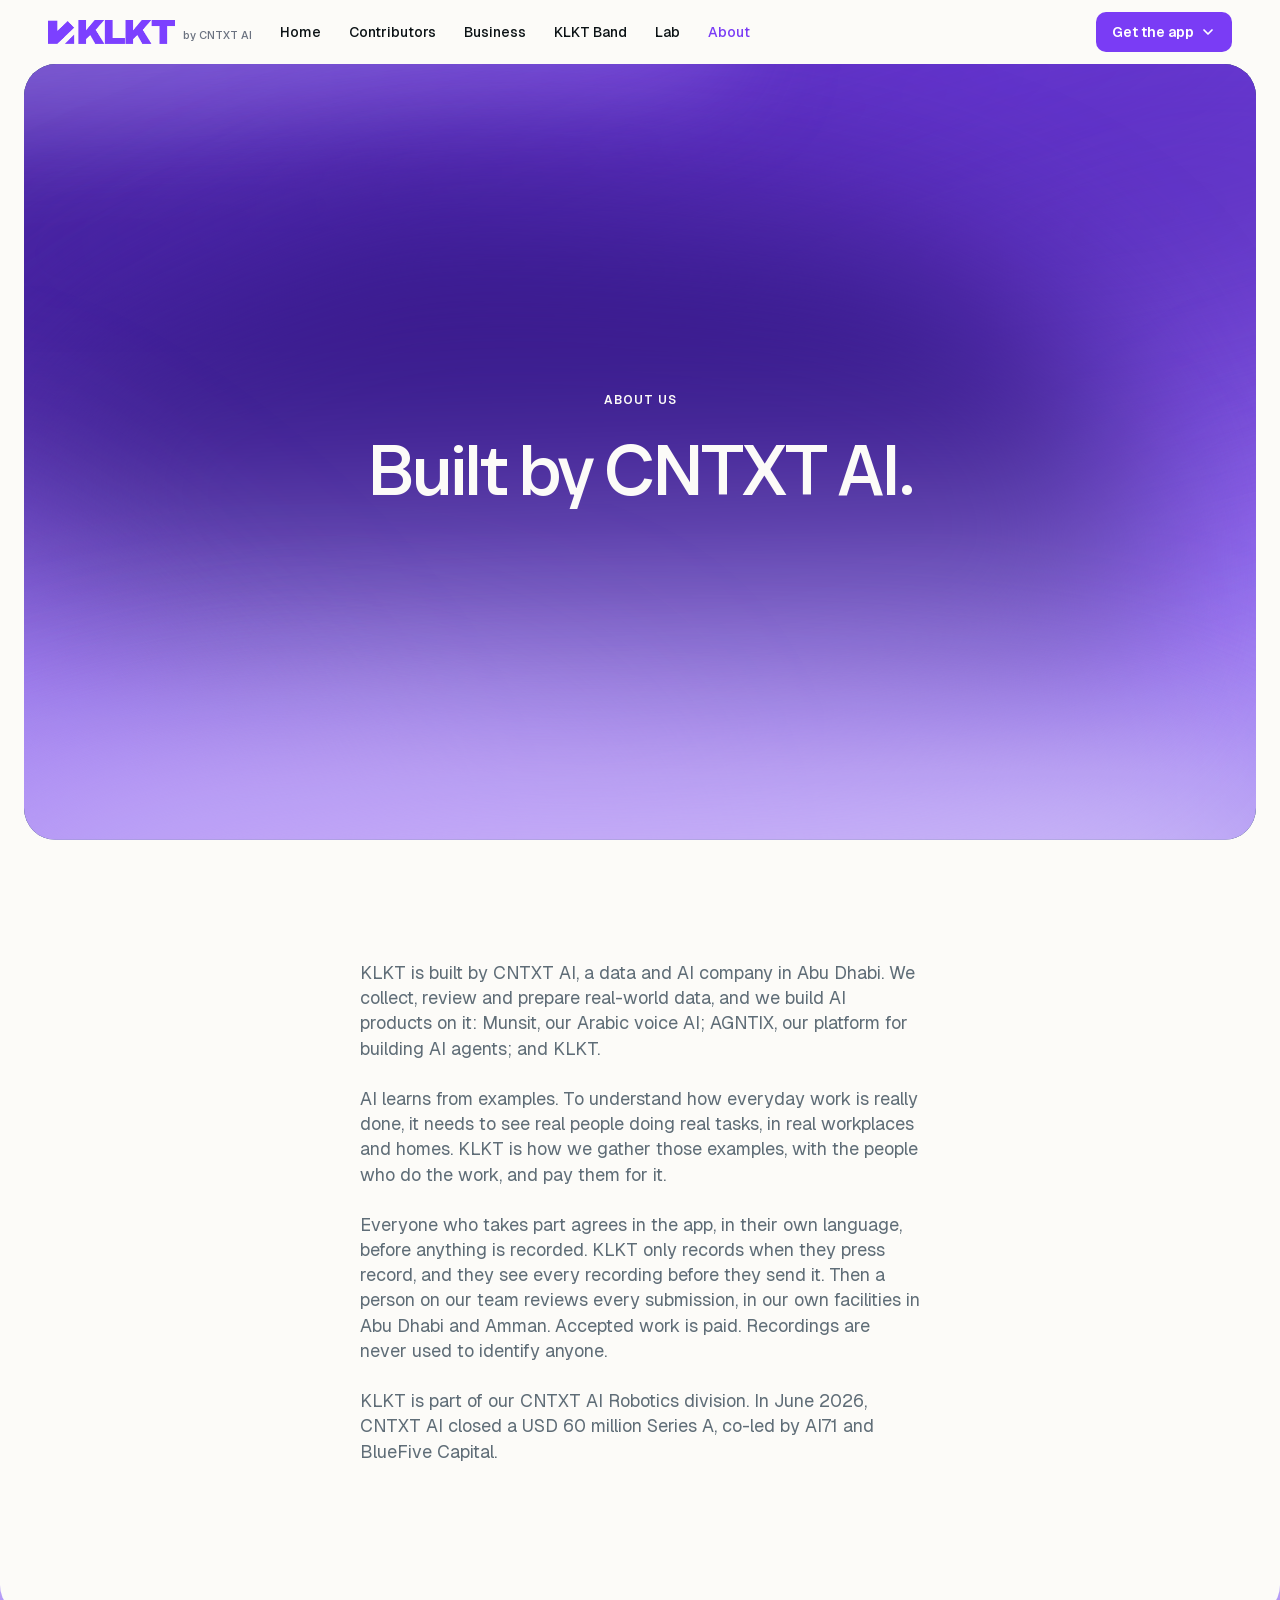
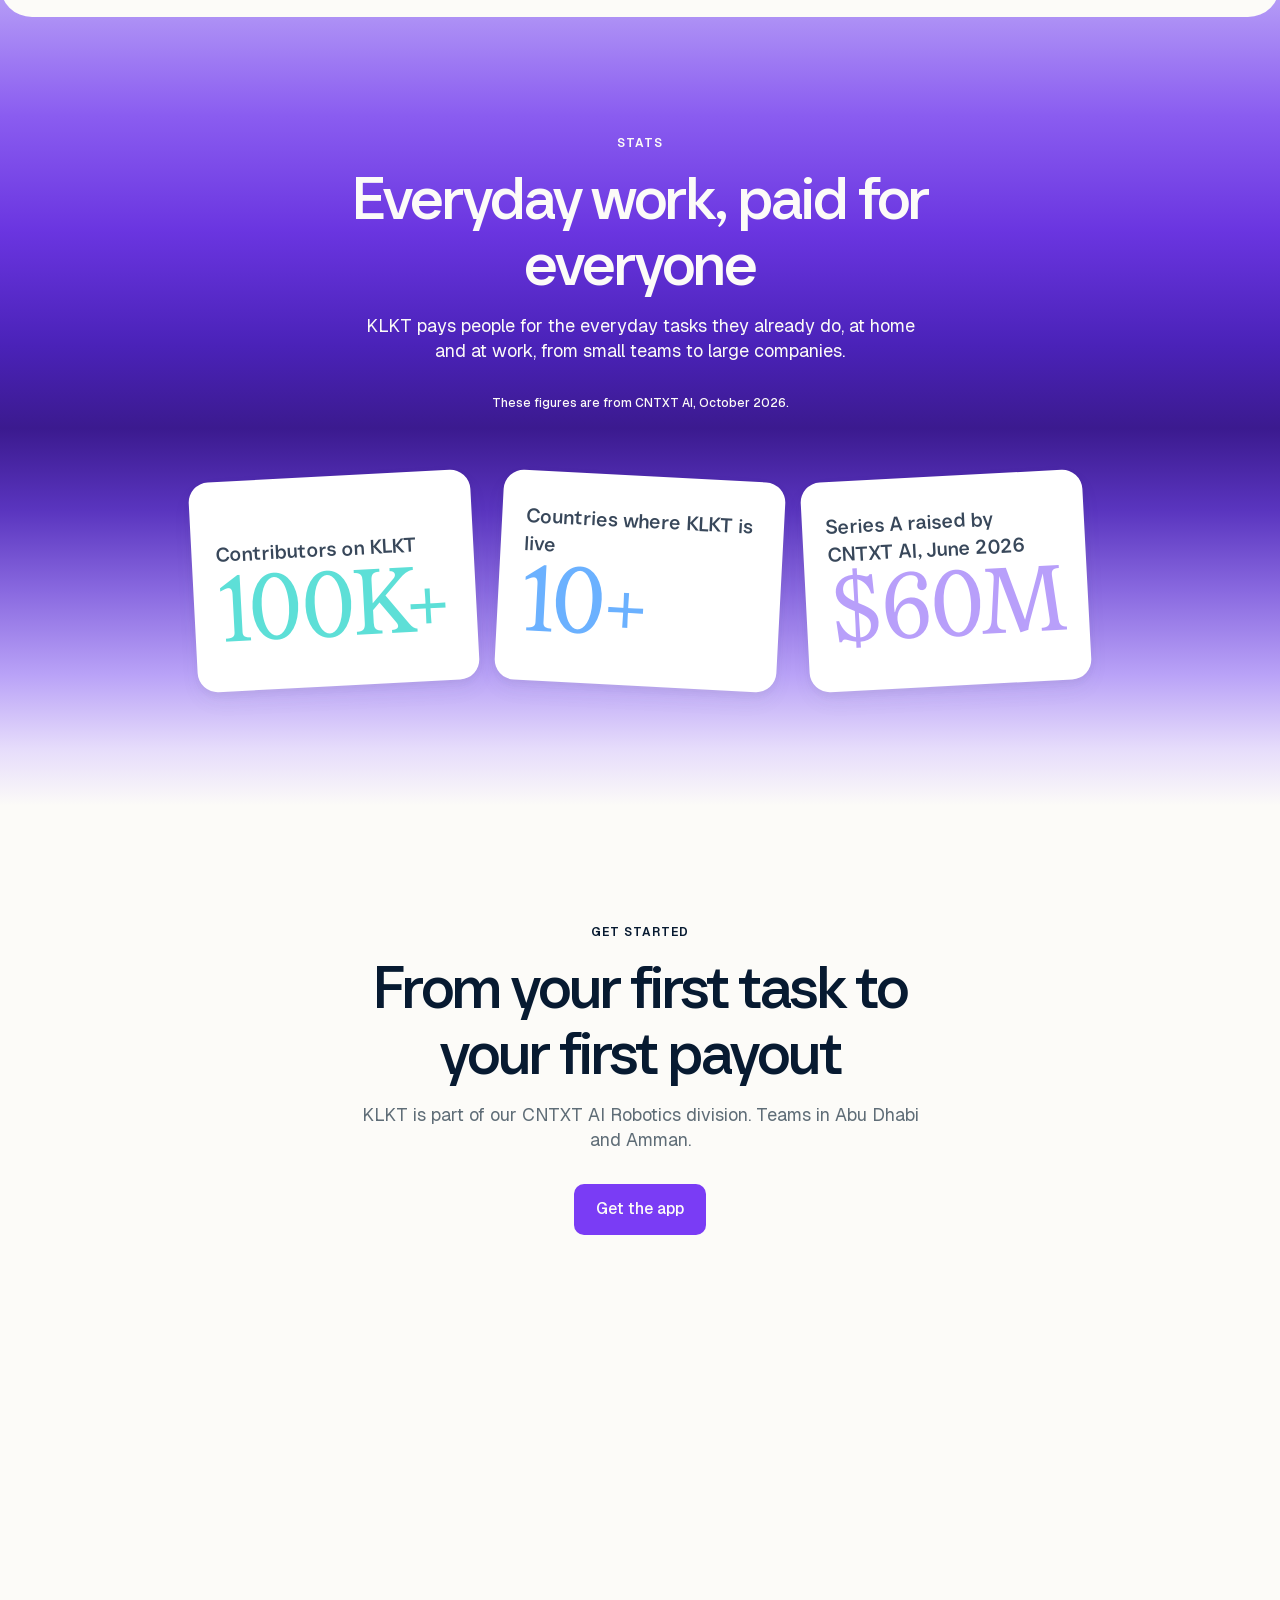
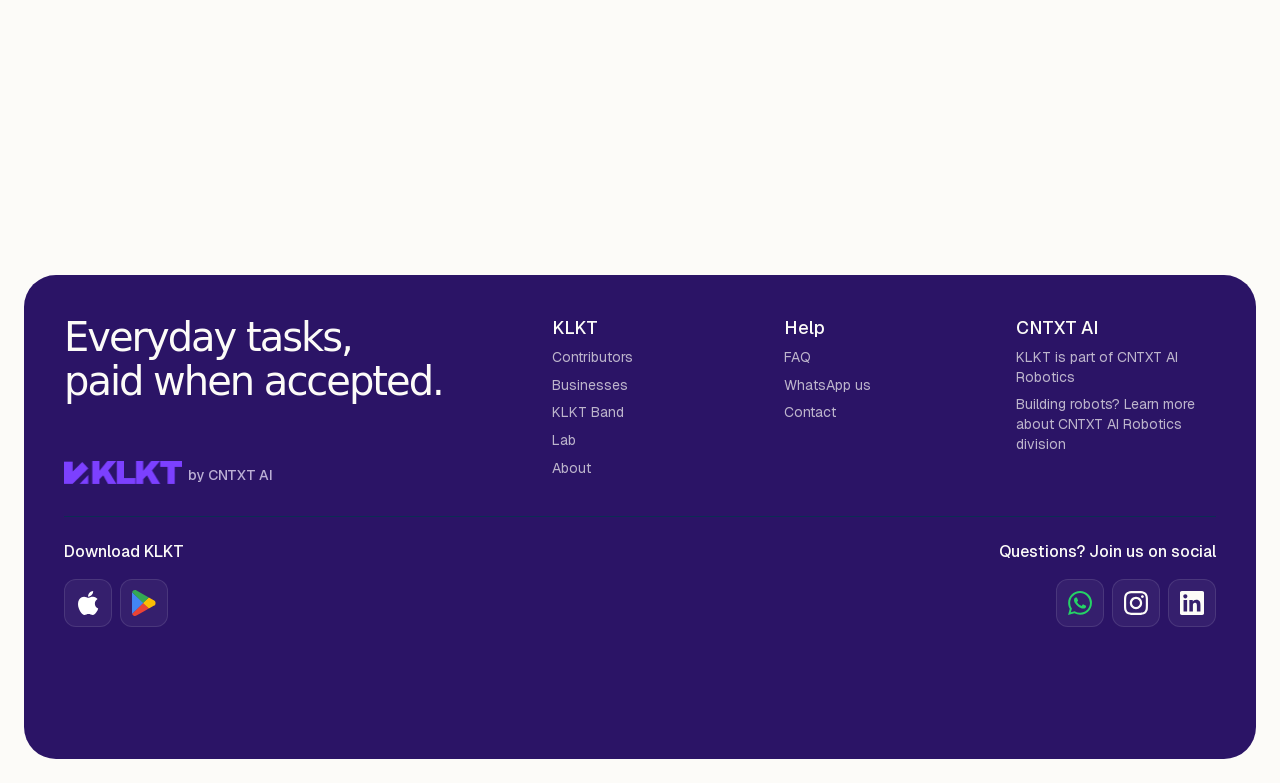
==== commit 7a9b565a: "Rename the Ribbon link to KLKT Band in the header and footer. Co-Authored-By: Claude Opus 5.5 <norep" ====
--- a/about.html
+++ b/about.html
@@ -4843,7 +4843,7 @@
       <a href="/">Home</a>
       <a href="contributors.html">Contributors</a>
       <a href="Business.html">Business</a>
-      <a href="ribbon.html">Ribbon</a>
+      <a href="ribbon.html">KLKT Band</a>
       <a href="lab.html">Lab</a>
       <a href="about.html" aria-current="page">About</a>
     </nav>
@@ -4938,7 +4938,7 @@
 <path d="M16.7367 0C18.7734 1.37248e-07 20.8096 0.00209344 22.3966 0.00651042H24.2896C29.035 0.178393 31.0273 2.41454 31.7883 3.73617C31.906 3.93535 31.8966 4.17947 31.779 4.37866C31.6432 4.58707 31.3987 4.65054 31.1995 4.53288L31.1816 4.52352C30.0223 3.82677 28.1382 2.90324 25.1676 2.90324H8.30526C5.33472 2.90324 3.45064 3.82676 2.29126 4.52352L2.27336 4.53288C2.07417 4.65054 1.82967 4.58709 1.69393 4.37866C1.57627 4.17948 1.56691 3.93535 1.68457 3.73617C2.44558 2.41455 4.43787 0.178409 9.18335 0.00651042H11.0763C12.6633 0.00209322 14.6999 0 16.7367 0Z" fill="var(--fill-0, #071A31)"></path>
 </g>
 </svg>
-</div></div></div></div><span class="inline-flex shrink-0 items-center justify-center whitespace-nowrap rounded-ui-xs px-[12px] type-h3 ui-tb:rounded-ui-sm h-[40px] ui-tb:h-[56px] text-text-primary font-calendly-sans">Payment</span><span class="inline-flex shrink-0 items-center justify-center whitespace-nowrap rounded-ui-xs px-[12px] type-h3 ui-tb:rounded-ui-sm h-[40px] ui-tb:h-[56px] text-text-primary font-wulkan">Received</span></div><svg aria-hidden="true" focusable="false" class="pointer-events-none absolute size-0"><defs><filter id="daisy-goo-_r24R_2t7a_" x="-20%" y="-50%" width="140%" height="300%"><feGaussianBlur in="SourceGraphic" stdDeviation="1" result="blur"></feGaussianBlur><feColorMatrix in="blur" type="matrix" values="1 0 0 0 0  0 1 0 0 0  0 0 1 0 0  0 0 0 18 -8"></feColorMatrix></filter></defs></svg></div></div></div></div></li></ul></div></div></div></astro-island></div></section></div></main><!-- KLKT footer (original footer design, KLKT content) --><footer data-section-container="true" class="flex w-full justify-center p-2 tb:p-6 bg-ramp-orange-025 dark"><div class="relative flex justify-center w-full max-w-[1920px] overflow-clip rounded-ui-fixed-2xl bg-surface-bg-primary"><div class="z-10 has-data-scrolljack-overlay:z-1001 w-full flex flex-col @container gap-2xl max-w-[1280px] p-4 px-4 ui-sdsk:px-10"><div class="relative flex flex-col gap-4xl mt-8 mb-4 ui-tb:mt-12 ui-tb:mb-8 ui-sdsk:mt-20 ui-sdsk:mb-12" style="z-index:100"><div class="flex flex-col gap-4xl ui-dsk:flex-row ui-dsk:gap-6 ui-dsk:justify-between"><div class="flex flex-col gap-6 justify-between"><p class="font-sans text-text-primary type-h1 max-w-100 ui-sdsk:flex-1 ui-sdsk:text-ui-h1">Everyday tasks,<br>paid when accepted.</p><div class="h-13 w-fit relative flex gap-[5%] items-end hidden ui-dsk:flex" role="img" aria-label="KLKT by CNTXT AI"><img src="/media/klkt-logo.png" alt="KLKT" style="height:70%;width:auto;display:block"><span style="color:rgba(243,236,255,.72);font:500 14px/1 var(--font-geist),system-ui,sans-serif;white-space:nowrap;padding-bottom:2px;margin-left:-2%">by CNTXT AI</span></div></div><nav aria-label="Footer" class="w-fit flex flex-col gap-xl ui-tb:block ui-tb:columns-3 ui-tb:gap-x-8"><div class="w-50 max-w-50 flex flex-col gap-xs ui-tb:mb-xl ui-tb:break-inside-avoid"><h3 class="type-body-lg font-medium text-magnolia">KLKT</h3><ul class="flex flex-col gap-xs"><li><a href="contributors.html" class="keyboard-focus-before inline-flex items-center gap-2 rounded-sm type-body-sm text-magnolia-a70 transition-colors hover:text-magnolia"><span>Contributors</span></a></li><li><a href="Business.html" class="keyboard-focus-before inline-flex items-center gap-2 rounded-sm type-body-sm text-magnolia-a70 transition-colors hover:text-magnolia"><span>Businesses</span></a></li><li><a href="ribbon.html" class="keyboard-focus-before inline-flex items-center gap-2 rounded-sm type-body-sm text-magnolia-a70 transition-colors hover:text-magnolia"><span>Ribbon</span></a></li><li><a href="lab.html" class="keyboard-focus-before inline-flex items-center gap-2 rounded-sm type-body-sm text-magnolia-a70 transition-colors hover:text-magnolia"><span>Lab</span></a></li><li><a href="about.html" class="keyboard-focus-before inline-flex items-center gap-2 rounded-sm type-body-sm text-magnolia-a70 transition-colors hover:text-magnolia"><span>About</span></a></li></ul></div><div class="w-50 max-w-50 flex flex-col gap-xs ui-tb:mb-xl ui-tb:break-inside-avoid"><h3 class="type-body-lg font-medium text-magnolia">Help</h3><ul class="flex flex-col gap-xs"><li><a href="#faq" class="keyboard-focus-before inline-flex items-center gap-2 rounded-sm type-body-sm text-magnolia-a70 transition-colors hover:text-magnolia"><span>FAQ</span></a></li><li><a href="#whatsapp" class="keyboard-focus-before inline-flex items-center gap-2 rounded-sm type-body-sm text-magnolia-a70 transition-colors hover:text-magnolia"><span>WhatsApp us</span></a></li><li><a href="#contact" class="keyboard-focus-before inline-flex items-center gap-2 rounded-sm type-body-sm text-magnolia-a70 transition-colors hover:text-magnolia"><span>Contact</span></a></li></ul></div><div class="w-50 max-w-50 flex flex-col gap-xs ui-tb:mb-xl ui-tb:break-inside-avoid"><h3 class="type-body-lg font-medium text-magnolia">CNTXT AI</h3><ul class="flex flex-col gap-xs"><li><a href="#cntxt-ai-robotics" class="keyboard-focus-before inline-flex items-center gap-2 rounded-sm type-body-sm text-magnolia-a70 transition-colors hover:text-magnolia"><span>KLKT is part of CNTXT AI Robotics</span></a></li><li><a href="#cntxt-ai-robotics" class="keyboard-focus-before inline-flex items-center gap-2 rounded-sm type-body-sm text-magnolia-a70 transition-colors hover:text-magnolia"><span>Building robots? Learn more about CNTXT AI Robotics division</span></a></li></ul></div></nav></div><div class="h-10.5 w-fit relative flex gap-[5%] items-end ui-dsk:hidden" role="img" aria-label="KLKT by CNTXT AI"><img src="/media/klkt-logo.png" alt="KLKT" style="height:70%;width:auto;display:block"><span style="color:rgba(243,236,255,.72);font:500 14px/1 var(--font-geist),system-ui,sans-serif;white-space:nowrap;padding-bottom:2px;margin-left:-2%">by CNTXT AI</span></div><div class="flex flex-col pt-3xl gap-xl ui-tb:gap-3xl border-t border-[#0C2D54]"><div class="flex flex-col gap-xl ltb:flex-row ltb:items-start ltb:justify-between"><div class="flex flex-col gap-md"><span class="type-body-md font-medium text-text-primary">Download KLKT</span><ul class="flex flex-wrap items-center gap-xs"><li><a href="#" rel="noopener noreferrer" aria-label="Apple" class="keyboard-focus-after inline-flex items-center justify-center size-12 rounded-xl bg-magnolia-a05 border border-magnolia-a10 text-magnolia transition-colors hover:bg-magnolia-a10"><img src="/_astro/apple.CoF0IO47.svg" alt="" aria-hidden="true" width="24" height="24" draggable="false"></a></li><li><a href="#" rel="noopener noreferrer" aria-label="Google Play" class="keyboard-focus-after inline-flex items-center justify-center size-12 rounded-xl bg-magnolia-a05 border border-magnolia-a10 text-magnolia transition-colors hover:bg-magnolia-a10"><img src="/_astro/google-play.BnDlh9fx.svg" alt="" aria-hidden="true" width="24" height="24" draggable="false"></a></li></ul></div><div class="flex flex-col gap-md ltb:items-end"><span class="type-body-md font-medium text-text-primary">Questions? Join us on social</span><ul class="flex flex-wrap items-center gap-xs"><li><a href="#whatsapp" target="_blank" rel="noopener noreferrer" aria-label="WhatsApp" class="keyboard-focus-after inline-flex items-center justify-center size-12 rounded-xl bg-magnolia-a05 border border-magnolia-a10 text-magnolia transition-colors hover:bg-magnolia-a10"><svg xmlns="http://www.w3.org/2000/svg" width="24" height="24" viewBox="0 0 24 24" fill="currentColor"><path fill="#25D366" d="M17.472 14.382c-.297-.149-1.758-.867-2.03-.967-.273-.099-.471-.148-.67.15-.197.297-.767.966-.94 1.164-.173.199-.347.223-.644.075-.297-.15-1.255-.463-2.39-1.475-.883-.788-1.48-1.761-1.653-2.059-.173-.297-.018-.458.13-.606.134-.133.298-.347.446-.52.149-.174.198-.298.298-.497.099-.198.05-.371-.025-.52-.075-.149-.669-1.612-.916-2.207-.242-.579-.487-.5-.669-.51-.173-.008-.371-.01-.57-.01-.198 0-.52.074-.792.372-.272.297-1.04 1.016-1.04 2.479 0 1.462 1.065 2.875 1.213 3.074.149.198 2.096 3.2 5.077 4.487.709.306 1.262.489 1.694.625.712.227 1.36.195 1.871.118.571-.085 1.758-.719 2.006-1.413.248-.694.248-1.289.173-1.413-.074-.124-.272-.198-.57-.347m-5.421 7.403h-.004a9.87 9.87 0 0 1-5.031-1.378l-.361-.214-3.741.982.998-3.648-.235-.374a9.86 9.86 0 0 1-1.51-5.26c.001-5.45 4.436-9.884 9.888-9.884 2.64 0 5.122 1.03 6.988 2.898a9.825 9.825 0 0 1 2.893 6.994c-.003 5.45-4.437 9.884-9.885 9.884m8.413-18.297A11.815 11.815 0 0 0 12.05 0C5.495 0 .16 5.335.157 11.892c0 2.096.547 4.142 1.588 5.945L.057 24l6.305-1.654a11.882 11.882 0 0 0 5.683 1.448h.005c6.554 0 11.89-5.335 11.893-11.893a11.821 11.821 0 0 0-3.48-8.413Z"></path></svg></a></li><li><a href="https://instagram.com/" target="_blank" rel="noopener noreferrer" aria-label="KLKT on Instagram" class="keyboard-focus-after inline-flex items-center justify-center size-12 rounded-xl bg-magnolia-a05 border border-magnolia-a10 text-magnolia transition-colors hover:bg-magnolia-a10"><svg xmlns="http://www.w3.org/2000/svg" width="24" height="24" viewBox="0 0 24 24" fill="currentColor">
+</div></div></div></div><span class="inline-flex shrink-0 items-center justify-center whitespace-nowrap rounded-ui-xs px-[12px] type-h3 ui-tb:rounded-ui-sm h-[40px] ui-tb:h-[56px] text-text-primary font-calendly-sans">Payment</span><span class="inline-flex shrink-0 items-center justify-center whitespace-nowrap rounded-ui-xs px-[12px] type-h3 ui-tb:rounded-ui-sm h-[40px] ui-tb:h-[56px] text-text-primary font-wulkan">Received</span></div><svg aria-hidden="true" focusable="false" class="pointer-events-none absolute size-0"><defs><filter id="daisy-goo-_r24R_2t7a_" x="-20%" y="-50%" width="140%" height="300%"><feGaussianBlur in="SourceGraphic" stdDeviation="1" result="blur"></feGaussianBlur><feColorMatrix in="blur" type="matrix" values="1 0 0 0 0  0 1 0 0 0  0 0 1 0 0  0 0 0 18 -8"></feColorMatrix></filter></defs></svg></div></div></div></div></li></ul></div></div></div></astro-island></div></section></div></main><!-- KLKT footer (original footer design, KLKT content) --><footer data-section-container="true" class="flex w-full justify-center p-2 tb:p-6 bg-ramp-orange-025 dark"><div class="relative flex justify-center w-full max-w-[1920px] overflow-clip rounded-ui-fixed-2xl bg-surface-bg-primary"><div class="z-10 has-data-scrolljack-overlay:z-1001 w-full flex flex-col @container gap-2xl max-w-[1280px] p-4 px-4 ui-sdsk:px-10"><div class="relative flex flex-col gap-4xl mt-8 mb-4 ui-tb:mt-12 ui-tb:mb-8 ui-sdsk:mt-20 ui-sdsk:mb-12" style="z-index:100"><div class="flex flex-col gap-4xl ui-dsk:flex-row ui-dsk:gap-6 ui-dsk:justify-between"><div class="flex flex-col gap-6 justify-between"><p class="font-sans text-text-primary type-h1 max-w-100 ui-sdsk:flex-1 ui-sdsk:text-ui-h1">Everyday tasks,<br>paid when accepted.</p><div class="h-13 w-fit relative flex gap-[5%] items-end hidden ui-dsk:flex" role="img" aria-label="KLKT by CNTXT AI"><img src="/media/klkt-logo.png" alt="KLKT" style="height:70%;width:auto;display:block"><span style="color:rgba(243,236,255,.72);font:500 14px/1 var(--font-geist),system-ui,sans-serif;white-space:nowrap;padding-bottom:2px;margin-left:-2%">by CNTXT AI</span></div></div><nav aria-label="Footer" class="w-fit flex flex-col gap-xl ui-tb:block ui-tb:columns-3 ui-tb:gap-x-8"><div class="w-50 max-w-50 flex flex-col gap-xs ui-tb:mb-xl ui-tb:break-inside-avoid"><h3 class="type-body-lg font-medium text-magnolia">KLKT</h3><ul class="flex flex-col gap-xs"><li><a href="contributors.html" class="keyboard-focus-before inline-flex items-center gap-2 rounded-sm type-body-sm text-magnolia-a70 transition-colors hover:text-magnolia"><span>Contributors</span></a></li><li><a href="Business.html" class="keyboard-focus-before inline-flex items-center gap-2 rounded-sm type-body-sm text-magnolia-a70 transition-colors hover:text-magnolia"><span>Businesses</span></a></li><li><a href="ribbon.html" class="keyboard-focus-before inline-flex items-center gap-2 rounded-sm type-body-sm text-magnolia-a70 transition-colors hover:text-magnolia"><span>KLKT Band</span></a></li><li><a href="lab.html" class="keyboard-focus-before inline-flex items-center gap-2 rounded-sm type-body-sm text-magnolia-a70 transition-colors hover:text-magnolia"><span>Lab</span></a></li><li><a href="about.html" class="keyboard-focus-before inline-flex items-center gap-2 rounded-sm type-body-sm text-magnolia-a70 transition-colors hover:text-magnolia"><span>About</span></a></li></ul></div><div class="w-50 max-w-50 flex flex-col gap-xs ui-tb:mb-xl ui-tb:break-inside-avoid"><h3 class="type-body-lg font-medium text-magnolia">Help</h3><ul class="flex flex-col gap-xs"><li><a href="#faq" class="keyboard-focus-before inline-flex items-center gap-2 rounded-sm type-body-sm text-magnolia-a70 transition-colors hover:text-magnolia"><span>FAQ</span></a></li><li><a href="#whatsapp" class="keyboard-focus-before inline-flex items-center gap-2 rounded-sm type-body-sm text-magnolia-a70 transition-colors hover:text-magnolia"><span>WhatsApp us</span></a></li><li><a href="#contact" class="keyboard-focus-before inline-flex items-center gap-2 rounded-sm type-body-sm text-magnolia-a70 transition-colors hover:text-magnolia"><span>Contact</span></a></li></ul></div><div class="w-50 max-w-50 flex flex-col gap-xs ui-tb:mb-xl ui-tb:break-inside-avoid"><h3 class="type-body-lg font-medium text-magnolia">CNTXT AI</h3><ul class="flex flex-col gap-xs"><li><a href="#cntxt-ai-robotics" class="keyboard-focus-before inline-flex items-center gap-2 rounded-sm type-body-sm text-magnolia-a70 transition-colors hover:text-magnolia"><span>KLKT is part of CNTXT AI Robotics</span></a></li><li><a href="#cntxt-ai-robotics" class="keyboard-focus-before inline-flex items-center gap-2 rounded-sm type-body-sm text-magnolia-a70 transition-colors hover:text-magnolia"><span>Building robots? Learn more about CNTXT AI Robotics division</span></a></li></ul></div></nav></div><div class="h-10.5 w-fit relative flex gap-[5%] items-end ui-dsk:hidden" role="img" aria-label="KLKT by CNTXT AI"><img src="/media/klkt-logo.png" alt="KLKT" style="height:70%;width:auto;display:block"><span style="color:rgba(243,236,255,.72);font:500 14px/1 var(--font-geist),system-ui,sans-serif;white-space:nowrap;padding-bottom:2px;margin-left:-2%">by CNTXT AI</span></div><div class="flex flex-col pt-3xl gap-xl ui-tb:gap-3xl border-t border-[#0C2D54]"><div class="flex flex-col gap-xl ltb:flex-row ltb:items-start ltb:justify-between"><div class="flex flex-col gap-md"><span class="type-body-md font-medium text-text-primary">Download KLKT</span><ul class="flex flex-wrap items-center gap-xs"><li><a href="#" rel="noopener noreferrer" aria-label="Apple" class="keyboard-focus-after inline-flex items-center justify-center size-12 rounded-xl bg-magnolia-a05 border border-magnolia-a10 text-magnolia transition-colors hover:bg-magnolia-a10"><img src="/_astro/apple.CoF0IO47.svg" alt="" aria-hidden="true" width="24" height="24" draggable="false"></a></li><li><a href="#" rel="noopener noreferrer" aria-label="Google Play" class="keyboard-focus-after inline-flex items-center justify-center size-12 rounded-xl bg-magnolia-a05 border border-magnolia-a10 text-magnolia transition-colors hover:bg-magnolia-a10"><img src="/_astro/google-play.BnDlh9fx.svg" alt="" aria-hidden="true" width="24" height="24" draggable="false"></a></li></ul></div><div class="flex flex-col gap-md ltb:items-end"><span class="type-body-md font-medium text-text-primary">Questions? Join us on social</span><ul class="flex flex-wrap items-center gap-xs"><li><a href="#whatsapp" target="_blank" rel="noopener noreferrer" aria-label="WhatsApp" class="keyboard-focus-after inline-flex items-center justify-center size-12 rounded-xl bg-magnolia-a05 border border-magnolia-a10 text-magnolia transition-colors hover:bg-magnolia-a10"><svg xmlns="http://www.w3.org/2000/svg" width="24" height="24" viewBox="0 0 24 24" fill="currentColor"><path fill="#25D366" d="M17.472 14.382c-.297-.149-1.758-.867-2.03-.967-.273-.099-.471-.148-.67.15-.197.297-.767.966-.94 1.164-.173.199-.347.223-.644.075-.297-.15-1.255-.463-2.39-1.475-.883-.788-1.48-1.761-1.653-2.059-.173-.297-.018-.458.13-.606.134-.133.298-.347.446-.52.149-.174.198-.298.298-.497.099-.198.05-.371-.025-.52-.075-.149-.669-1.612-.916-2.207-.242-.579-.487-.5-.669-.51-.173-.008-.371-.01-.57-.01-.198 0-.52.074-.792.372-.272.297-1.04 1.016-1.04 2.479 0 1.462 1.065 2.875 1.213 3.074.149.198 2.096 3.2 5.077 4.487.709.306 1.262.489 1.694.625.712.227 1.36.195 1.871.118.571-.085 1.758-.719 2.006-1.413.248-.694.248-1.289.173-1.413-.074-.124-.272-.198-.57-.347m-5.421 7.403h-.004a9.87 9.87 0 0 1-5.031-1.378l-.361-.214-3.741.982.998-3.648-.235-.374a9.86 9.86 0 0 1-1.51-5.26c.001-5.45 4.436-9.884 9.888-9.884 2.64 0 5.122 1.03 6.988 2.898a9.825 9.825 0 0 1 2.893 6.994c-.003 5.45-4.437 9.884-9.885 9.884m8.413-18.297A11.815 11.815 0 0 0 12.05 0C5.495 0 .16 5.335.157 11.892c0 2.096.547 4.142 1.588 5.945L.057 24l6.305-1.654a11.882 11.882 0 0 0 5.683 1.448h.005c6.554 0 11.89-5.335 11.893-11.893a11.821 11.821 0 0 0-3.48-8.413Z"></path></svg></a></li><li><a href="https://instagram.com/" target="_blank" rel="noopener noreferrer" aria-label="KLKT on Instagram" class="keyboard-focus-after inline-flex items-center justify-center size-12 rounded-xl bg-magnolia-a05 border border-magnolia-a10 text-magnolia transition-colors hover:bg-magnolia-a10"><svg xmlns="http://www.w3.org/2000/svg" width="24" height="24" viewBox="0 0 24 24" fill="currentColor">
     <g clip-path="url(#clip0_2437_416)">
         <path d="M12 2.16094C15.2063 2.16094 15.5859 2.175 16.8469 2.23125C18.0188 2.28281 18.6516 2.47969 19.0734 2.64375C19.6313 2.85938 20.0344 3.12188 20.4516 3.53906C20.8734 3.96094 21.1313 4.35938 21.3469 4.91719C21.5109 5.33906 21.7078 5.97656 21.7594 7.14375C21.8156 8.40937 21.8297 8.78906 21.8297 11.9906C21.8297 15.1969 21.8156 15.5766 21.7594 16.8375C21.7078 18.0094 21.5109 18.6422 21.3469 19.0641C21.1313 19.6219 20.8687 20.025 20.4516 20.4422C20.0297 20.8641 19.6313 21.1219 19.0734 21.3375C18.6516 21.5016 18.0141 21.6984 16.8469 21.75C15.5813 21.8062 15.2016 21.8203 12 21.8203C8.79375 21.8203 8.41406 21.8062 7.15313 21.75C5.98125 21.6984 5.34844 21.5016 4.92656 21.3375C4.36875 21.1219 3.96563 20.8594 3.54844 20.4422C3.12656 20.0203 2.86875 19.6219 2.65313 19.0641C2.48906 18.6422 2.29219 18.0047 2.24063 16.8375C2.18438 15.5719 2.17031 15.1922 2.17031 11.9906C2.17031 8.78438 2.18438 8.40469 2.24063 7.14375C2.29219 5.97187 2.48906 5.33906 2.65313 4.91719C2.86875 4.35938 3.13125 3.95625 3.54844 3.53906C3.97031 3.11719 4.36875 2.85938 4.92656 2.64375C5.34844 2.47969 5.98594 2.28281 7.15313 2.23125C8.41406 2.175 8.79375 2.16094 12 2.16094ZM12 0C8.74219 0 8.33438 0.0140625 7.05469 0.0703125C5.77969 0.126563 4.90313 0.332812 4.14375 0.628125C3.35156 0.9375 2.68125 1.34531 2.01563 2.01562C1.34531 2.68125 0.9375 3.35156 0.628125 4.13906C0.332812 4.90313 0.126563 5.775 0.0703125 7.05C0.0140625 8.33437 0 8.74219 0 12C0 15.2578 0.0140625 15.6656 0.0703125 16.9453C0.126563 18.2203 0.332812 19.0969 0.628125 19.8563C0.9375 20.6484 1.34531 21.3188 2.01563 21.9844C2.68125 22.65 3.35156 23.0625 4.13906 23.3672C4.90313 23.6625 5.775 23.8687 7.05 23.925C8.32969 23.9812 8.7375 23.9953 11.9953 23.9953C15.2531 23.9953 15.6609 23.9812 16.9406 23.925C18.2156 23.8687 19.0922 23.6625 19.8516 23.3672C20.6391 23.0625 21.3094 22.65 21.975 21.9844C22.6406 21.3188 23.0531 20.6484 23.3578 19.8609C23.6531 19.0969 23.8594 18.225 23.9156 16.95C23.9719 15.6703 23.9859 15.2625 23.9859 12.0047C23.9859 8.74688 23.9719 8.33906 23.9156 7.05938C23.8594 5.78438 23.6531 4.90781 23.3578 4.14844C23.0625 3.35156 22.6547 2.68125 21.9844 2.01562C21.3188 1.35 20.6484 0.9375 19.8609 0.632812C19.0969 0.3375 18.225 0.13125 16.95 0.075C15.6656 0.0140625 15.2578 0 12 0Z"></path>
         <path d="M12 5.83594C8.59688 5.83594 5.83594 8.59688 5.83594 12C5.83594 15.4031 8.59688 18.1641 12 18.1641C15.4031 18.1641 18.1641 15.4031 18.1641 12C18.1641 8.59688 15.4031 5.83594 12 5.83594ZM12 15.9984C9.79219 15.9984 8.00156 14.2078 8.00156 12C8.00156 9.79219 9.79219 8.00156 12 8.00156C14.2078 8.00156 15.9984 9.79219 15.9984 12C15.9984 14.2078 14.2078 15.9984 12 15.9984Z"></path>
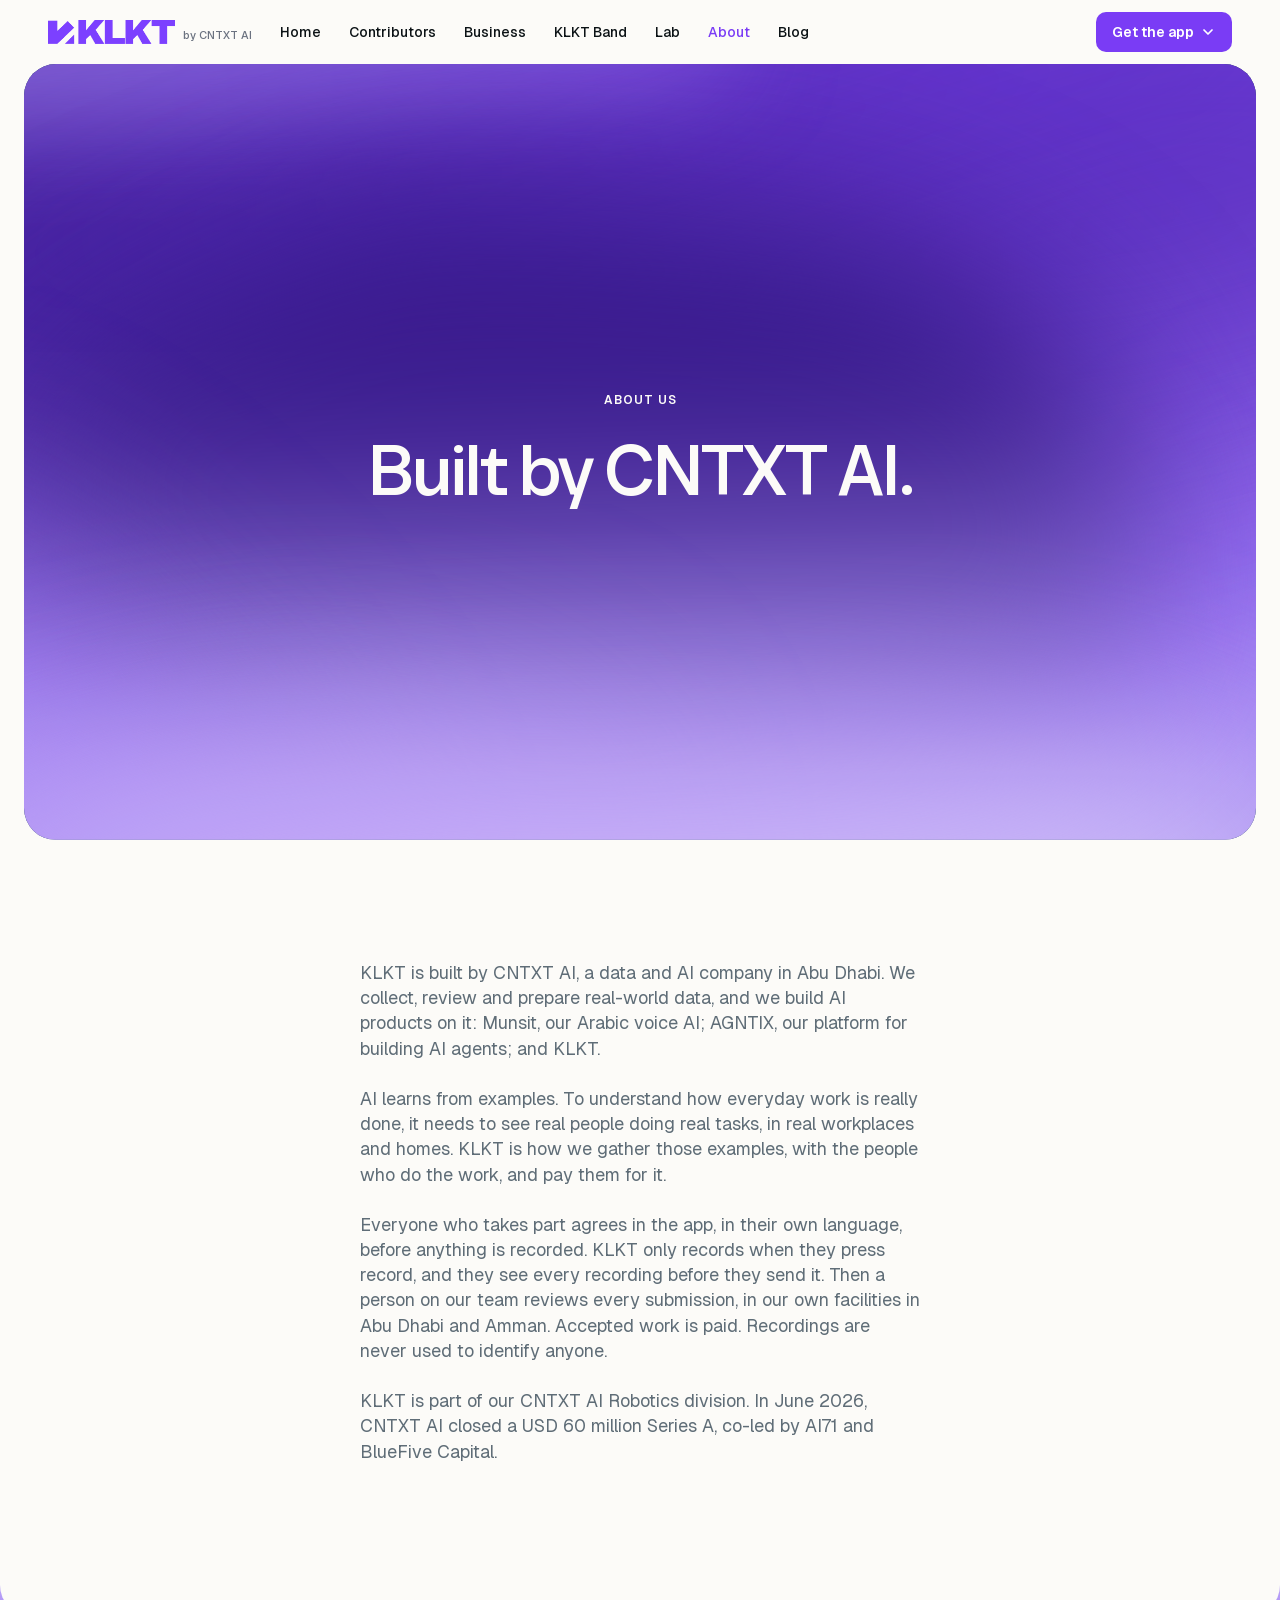
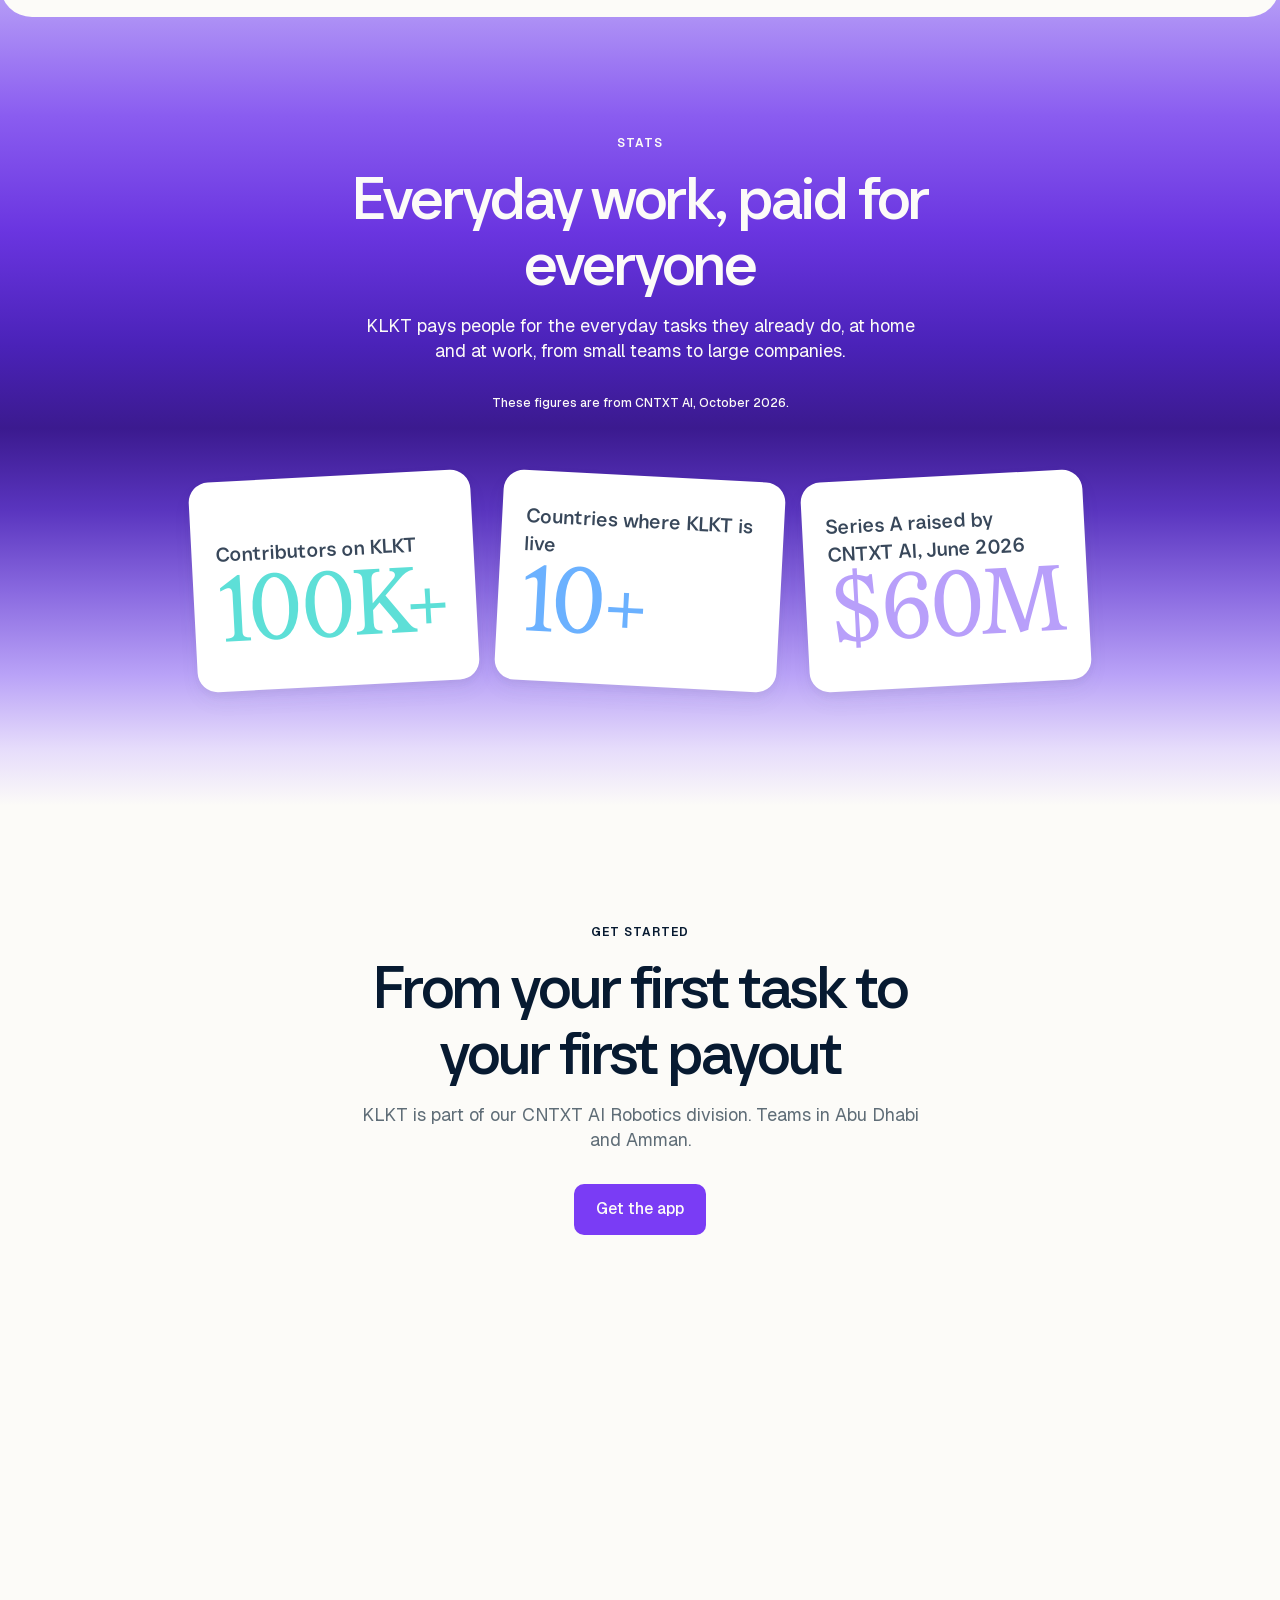
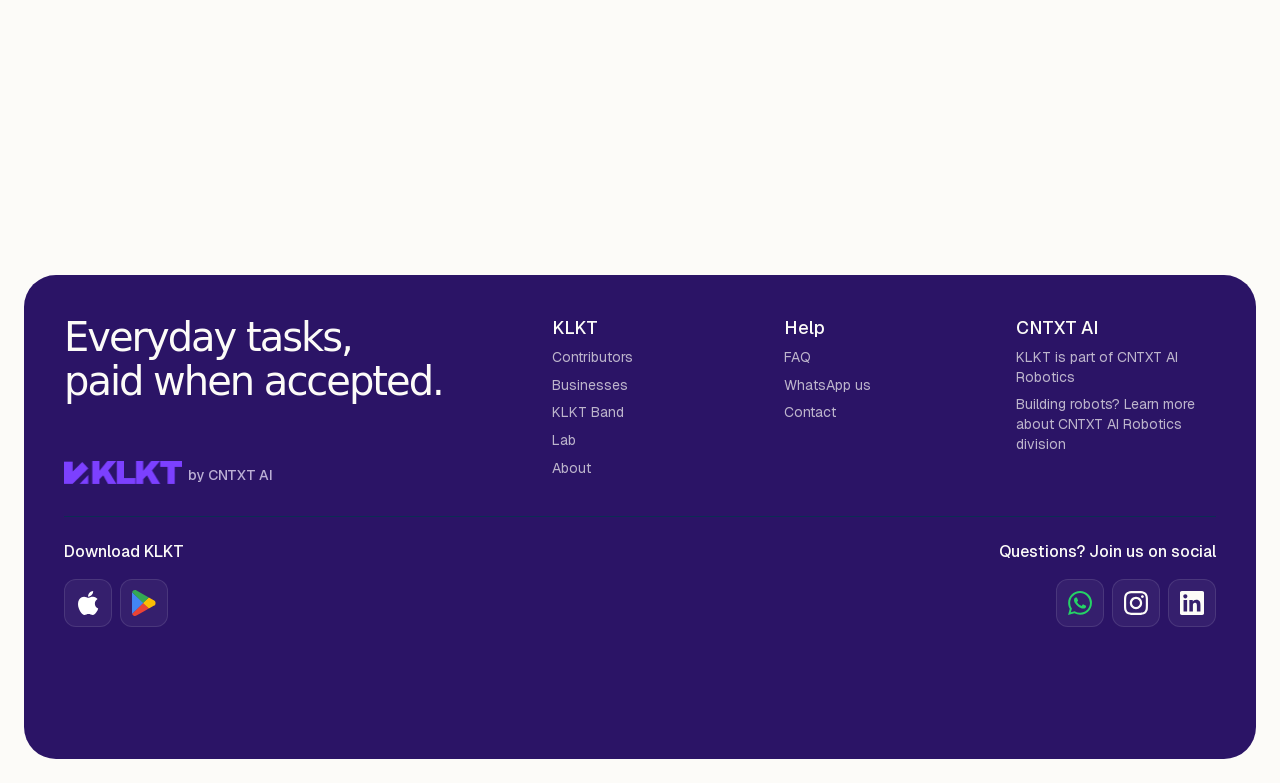
==== commit d9084d3d: "Add the KLKT blog and favicon so posts can be published from one content file. Co-authored-by: Curso" ====
--- a/about.html
+++ b/about.html
@@ -21,7 +21,7 @@
 				m.mazeUniversalSnippetApiKey = e;
 			})(window, document, 'https://snippet.maze.co/maze-universal-loader.js', 'f7d8a032-7fe8-4549-a433-ecbaf290cbaa');
 		</script><script src="https://snippet.maze.co/maze-universal-loader.js?apiKey=f7d8a032-7fe8-4549-a433-ecbaf290cbaa" async=""></script>
-		<meta charset="utf-8"><link rel="icon" href="data:,"><meta name="viewport" content="width=device-width, initial-scale=1.0"><meta name="description" content="KLKT is built by CNTXT AI, a data and AI company in Abu Dhabi, part of its CNTXT AI Robotics division. Teams in Abu Dhabi and Amman."><meta name="slack-app-id" content="A01L99LFRD1"><title>About KLKT | Built by CNTXT AI in Abu Dhabi</title><meta name="robots" content="index, follow"><link rel="canonical" href="https://calendly.com/about"><link rel="alternate" hreflang="x-default" href="https://calendly.com/about"><link rel="alternate" hreflang="en" href="https://calendly.com/about"><link rel="alternate" hreflang="fr" href="https://calendly.com/fr/about"><link rel="alternate" hreflang="es" href="https://calendly.com/es/about"><link rel="alternate" hreflang="de" href="https://calendly.com/de/about"><link rel="alternate" hreflang="pt" href="https://calendly.com/pt/about"><meta property="og:title" content="About KLKT | Built by CNTXT AI in Abu Dhabi"><meta property="og:description" content="KLKT is built by CNTXT AI, a data and AI company in Abu Dhabi, part of its CNTXT AI Robotics division. Teams in Abu Dhabi and Amman."><meta property="og:url" content="https://calendly.com/about"><meta property="og:site_name" content="KLKT by CNTXT AI"><meta property="og:image" content="https://calendly.com/media/OgImage-v2.png"><meta property="og:type" content="website"><meta name="twitter:card" content="summary_large_image"><meta name="twitter:title" content="About KLKT | Built by CNTXT AI in Abu Dhabi"><meta name="twitter:description" content="KLKT is built by CNTXT AI, a data and AI company in Abu Dhabi, part of its CNTXT AI Robotics division. Teams in Abu Dhabi and Amman."><meta name="twitter:image" content="https://calendly.com/media/OgImage-v2.png"><script type="application/ld+json">{"@context":"https://schema.org","@graph":[{"@type":"Organization","@id":"https://calendly.com#organization","name":"Calendly","url":"https://calendly.com","logo":{"@type":"ImageObject","@id":"https://calendly.com#logo","url":"https://calendly.com/media/logo.svg","contentUrl":"https://calendly.com/media/logo.svg"},"sameAs":["https://x.com/calendly","https://www.facebook.com/Calendly","https://www.instagram.com/calendly","https://www.youtube.com/c/Calendly","https://www.linkedin.com/company/calendly/life/lifeatcalendly"]},{"@type":"WebSite","@id":"https://calendly.com#website","url":"https://calendly.com","name":"Calendly","publisher":{"@id":"https://calendly.com#organization"}}]}</script><script>(function(){const sidecarClientKey = "client-P1rPx0qCePYh8uvPAHpIxoJ3PTiKIbrto2nhpxbj4hC";
+		<meta charset="utf-8"><link rel="icon" href="/favicon-32.png" type="image/png" sizes="32x32"><link rel="icon" href="/favicon.png" type="image/png" sizes="512x512"><link rel="apple-touch-icon" href="/apple-touch-icon.png"><meta name="viewport" content="width=device-width, initial-scale=1.0"><meta name="description" content="KLKT is built by CNTXT AI, a data and AI company in Abu Dhabi, part of its CNTXT AI Robotics division. Teams in Abu Dhabi and Amman."><meta name="slack-app-id" content="A01L99LFRD1"><title>About KLKT | Built by CNTXT AI in Abu Dhabi</title><meta name="robots" content="index, follow"><link rel="canonical" href="https://calendly.com/about"><link rel="alternate" hreflang="x-default" href="https://calendly.com/about"><link rel="alternate" hreflang="en" href="https://calendly.com/about"><link rel="alternate" hreflang="fr" href="https://calendly.com/fr/about"><link rel="alternate" hreflang="es" href="https://calendly.com/es/about"><link rel="alternate" hreflang="de" href="https://calendly.com/de/about"><link rel="alternate" hreflang="pt" href="https://calendly.com/pt/about"><meta property="og:title" content="About KLKT | Built by CNTXT AI in Abu Dhabi"><meta property="og:description" content="KLKT is built by CNTXT AI, a data and AI company in Abu Dhabi, part of its CNTXT AI Robotics division. Teams in Abu Dhabi and Amman."><meta property="og:url" content="https://calendly.com/about"><meta property="og:site_name" content="KLKT by CNTXT AI"><meta property="og:image" content="https://calendly.com/media/OgImage-v2.png"><meta property="og:type" content="website"><meta name="twitter:card" content="summary_large_image"><meta name="twitter:title" content="About KLKT | Built by CNTXT AI in Abu Dhabi"><meta name="twitter:description" content="KLKT is built by CNTXT AI, a data and AI company in Abu Dhabi, part of its CNTXT AI Robotics division. Teams in Abu Dhabi and Amman."><meta name="twitter:image" content="https://calendly.com/media/OgImage-v2.png"><script type="application/ld+json">{"@context":"https://schema.org","@graph":[{"@type":"Organization","@id":"https://calendly.com#organization","name":"Calendly","url":"https://calendly.com","logo":{"@type":"ImageObject","@id":"https://calendly.com#logo","url":"https://calendly.com/media/logo.svg","contentUrl":"https://calendly.com/media/logo.svg"},"sameAs":["https://x.com/calendly","https://www.facebook.com/Calendly","https://www.instagram.com/calendly","https://www.youtube.com/c/Calendly","https://www.linkedin.com/company/calendly/life/lifeatcalendly"]},{"@type":"WebSite","@id":"https://calendly.com#website","url":"https://calendly.com","name":"Calendly","publisher":{"@id":"https://calendly.com#organization"}}]}</script><script>(function(){const sidecarClientKey = "client-P1rPx0qCePYh8uvPAHpIxoJ3PTiKIbrto2nhpxbj4hC";
 const sidecarEnvironment = "production";
 const sidecarEnabled = false;
 const sidecarScriptUrl = "";
@@ -4846,6 +4846,7 @@
       <a href="ribbon.html">KLKT Band</a>
       <a href="lab.html">Lab</a>
       <a href="about.html" aria-current="page">About</a>
+      <a href="blog.html">Blog</a>
     </nav>
     <div class="klkt-getapp">
       <button type="button" class="klkt-getapp__btn" aria-haspopup="true" aria-expanded="false">Get the app
